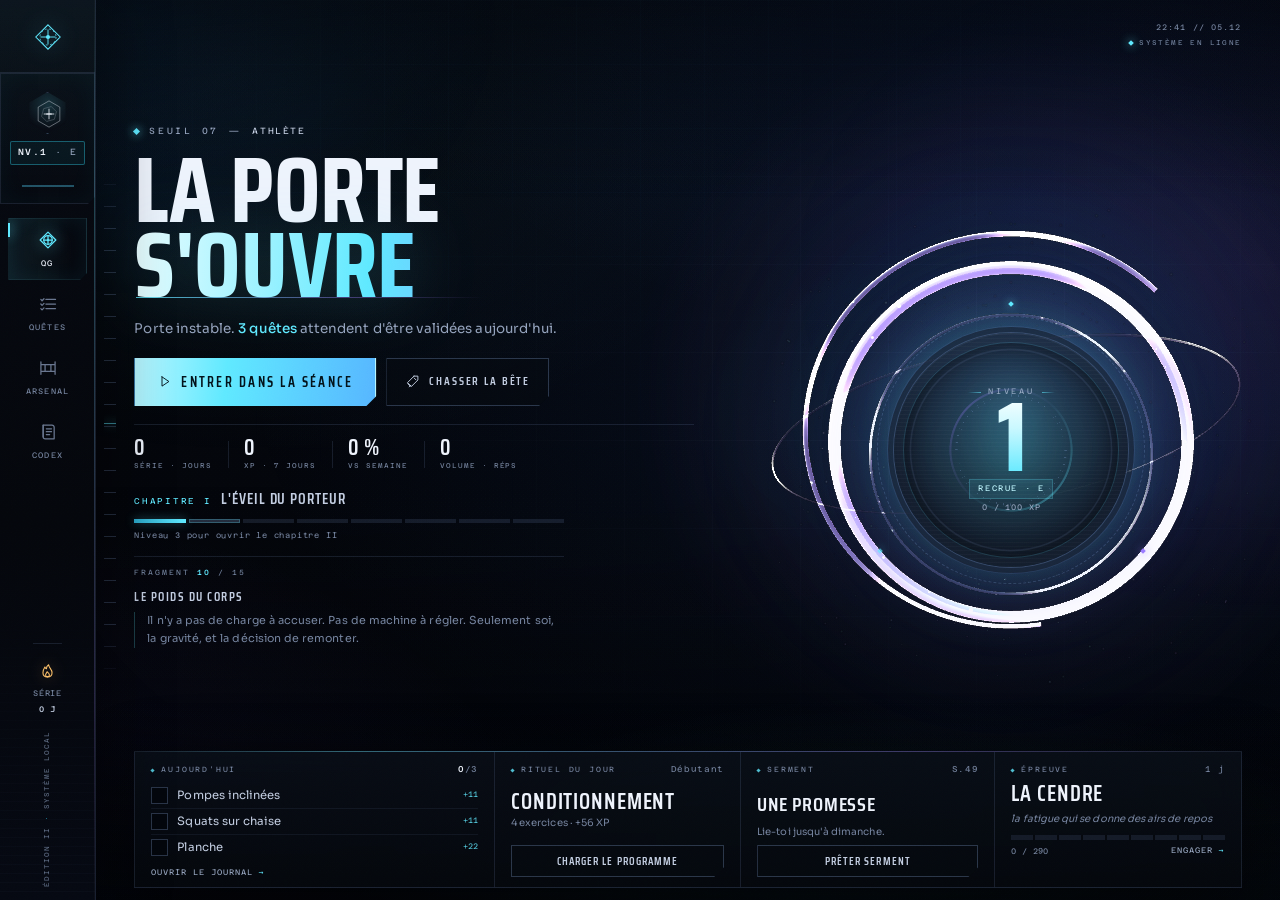
==== index.html @ 338cfb65 "Add files via upload" ====
﻿<!DOCTYPE html>
<html lang="fr">
<head>
  <!-- Version autonome : CSS, JS et polices integres. -->
  <meta charset="UTF-8" />
  <meta name="viewport" content="width=device-width, initial-scale=1.0, viewport-fit=cover" />
  <meta name="theme-color" content="#05070c" />
  <meta name="description" content="Calisthenix — le Système des Porteurs. Transforme ton entraînement au poids du corps en aventure : portes, bêtes, quêtes, chapitres, contrats et évolution." />
  <title>Calisthenix — Système des Porteurs</title>
  <link rel="icon" href="data:image/svg+xml,%3Csvg xmlns='http://www.w3.org/2000/svg' viewBox='0 0 64 64'%3E%3Crect width='64' height='64' rx='10' fill='%23050810'/%3E%3Cpath d='M32 8 54 32 32 56 10 32Z' fill='none' stroke='%2335e0ff' stroke-width='2'/%3E%3Ccircle cx='32' cy='32' r='14' fill='none' stroke='%2335e0ff' stroke-width='1.2' stroke-dasharray='3 4'/%3E%3Cpath d='M32 18v28M18 32h28' stroke='%237a5cff' stroke-width='1.4'/%3E%3Ccircle cx='32' cy='32' r='3.4' fill='%2335e0ff'/%3E%3C/svg%3E" />
  <style data-source="styles.css">
/* ============================================================
   CALISTHENIX — Codex des Porteurs
   Feuille de style : papier, encre, rouille, sceaux de cire
   ============================================================ */

*, *::before, *::after { box-sizing: border-box; }

:root {
  /* Papier & encre */
  --bg: #e6dcc6;
  --bg-soft: #ece2ce;
  --paper: #f2ead8;
  --paper-2: #e9dfc8;
  --paper-3: #ded0b3;
  --panel: var(--paper);
  --panel-2: var(--paper-2);
  --panel-3: var(--paper-3);
  --ink: #1f2119;
  --text: #23251c;
  --muted: #5b5c4b;
  --dim: #7c7b67;
  --line: rgba(31, 33, 25, 0.16);
  --line-strong: rgba(31, 33, 25, 0.38);

  /* Accents */
  --rust: #a4402a;
  --rust-bright: #bd5738;
  --rust-deep: #7c2e1d;
  --rust-soft: rgba(164, 64, 42, 0.1);
  --olive: #58663b;
  --moss: #77855a;
  --gold: #a67c2e;
  --gold-bright: #c9a24a;
  --danger: #96302f;

  /* Cuir de la couverture */
  --leather: #191b13;
  --leather-2: #23261b;
  --cream: #f3ecdc;

  /* Compatibilité avec les anciens noms */
  --lime: var(--rust);
  --lime-bright: var(--rust-bright);
  --lime-deep: var(--rust-deep);
  --lime-soft: var(--rust-soft);
  --violet: #6f4a5e;
  --cyan: #4d6b63;
  --amber: var(--gold);
  --green: var(--olive);
  --level-debutant: #6f7d46;
  --level-intermediaire: #b06a2c;
  --level-pro: #7b4b63;

  --radius: 6px;
  --font: "IBM Plex Sans", ui-sans-serif, system-ui, -apple-system, "Segoe UI", sans-serif;
  --font-display: "Fraunces", Georgia, "Times New Roman", serif;
  --font-mono: "IBM Plex Mono", ui-monospace, "Cascadia Mono", Consolas, monospace;
  --shadow: 3px 3px 0 rgba(31, 33, 25, 0.09);
  --grain: url("data:image/svg+xml,%3Csvg xmlns='http://www.w3.org/2000/svg' width='220' height='220'%3E%3Cfilter id='n'%3E%3CfeTurbulence type='fractalNoise' baseFrequency='0.86' numOctaves='3' stitchTiles='stitch'/%3E%3C/filter%3E%3Crect width='220' height='220' filter='url(%23n)' opacity='0.42'/%3E%3C/svg%3E");
}

html {
  color-scheme: light;
  -webkit-text-size-adjust: 100%;
  scroll-behavior: smooth;
}

body {
  margin: 0;
  min-height: 100dvh;
  background-color: var(--bg);
  background-image:
    radial-gradient(1100px 700px at 88% -8%, rgba(164, 64, 42, 0.08), transparent 60%),
    radial-gradient(900px 700px at -5% 105%, rgba(88, 102, 59, 0.1), transparent 62%),
    linear-gradient(180deg, #e9dfca, #e4d9c2 65%, #e0d4bb);
  color: var(--text);
  font-family: var(--font);
  font-size: 15px;
  line-height: 1.55;
  -webkit-font-smoothing: antialiased;
  text-rendering: optimizeLegibility;
  overflow-x: hidden;
}

::selection { background: var(--rust); color: var(--cream); }

a { color: inherit; }

/* ---------- Texture de papier ---------- */
.grain {
  position: fixed;
  inset: 0;
  z-index: 95;
  pointer-events: none;
  background-image: var(--grain);
  background-size: 220px 220px;
  opacity: 0.16;
  mix-blend-mode: multiply;
}

/* ---------- Fond ambient : taches & réglure ---------- */
.ambient {
  position: fixed;
  inset: 0;
  z-index: 0;
  pointer-events: none;
  background:
    radial-gradient(520px 380px at 12% 4%, rgba(166, 124, 46, 0.1), transparent 68%),
    radial-gradient(640px 460px at 96% 34%, rgba(164, 64, 42, 0.07), transparent 70%);
}

.ambient::after {
  content: "";
  position: absolute;
  inset: 0;
  background-image: repeating-linear-gradient(
    180deg,
    transparent 0 27px,
    rgba(31, 33, 25, 0.035) 27px 28px
  );
  -webkit-mask-image: radial-gradient(900px 620px at 55% 0%, #000 5%, transparent 78%);
  mask-image: radial-gradient(900px 620px at 55% 0%, #000 5%, transparent 78%);
}

::-webkit-scrollbar { width: 12px; height: 12px; }
::-webkit-scrollbar-track { background: var(--bg); }
::-webkit-scrollbar-thumb {
  background: rgba(31, 33, 25, 0.26);
  border-radius: 99px;
  border: 4px solid var(--bg);
}
::-webkit-scrollbar-thumb:hover { background: var(--rust); }

/* ---------- Accessibilité ---------- */
.skip {
  position: fixed;
  top: 10px;
  left: 10px;
  z-index: 500;
  padding: 10px 16px;
  border: 1px solid var(--ink);
  background: var(--paper);
  color: var(--ink);
  font-family: var(--font-mono);
  font-size: 11px;
  letter-spacing: 0.1em;
  text-transform: uppercase;
  transform: translateY(-160%);
  transition: transform 0.2s;
}
.skip:focus { transform: translateY(0); }

:focus-visible {
  outline: 2px solid var(--rust);
  outline-offset: 3px;
}

/* ============================================================
   STRUCTURE
   ============================================================ */
.app {
  position: relative;
  z-index: 1;
  display: grid;
  grid-template-columns: 284px minmax(0, 1fr);
  min-height: 100dvh;
}

.main {
  min-width: 0;
  padding: 42px clamp(24px, 4vw, 60px) 76px;
}

.views {
  width: 100%;
  max-width: 1200px;
  margin: 0 auto;
}

.view { display: none; }
.view.is-active {
  display: block;
  animation: pageIn 0.5s cubic-bezier(0.22, 0.7, 0.24, 1);
}

@keyframes pageIn {
  0% { opacity: 0; transform: translateY(14px) rotate(-0.15deg); }
  100% { opacity: 1; transform: none; }
}

/* ============================================================
   SIDEBAR — le dos du carnet
   ============================================================ */
.sidebar {
  position: sticky;
  top: 0;
  align-self: start;
  height: 100dvh;
  display: flex;
  flex-direction: column;
  gap: 24px;
  padding: 30px 22px 24px;
  background:
    radial-gradient(130% 70% at 0% 0%, rgba(201, 162, 74, 0.09), transparent 58%),
    radial-gradient(110% 60% at 100% 100%, rgba(164, 64, 42, 0.12), transparent 60%),
    linear-gradient(100deg, #121409, #1d2015 55%, #171a11);
  color: var(--cream);
  border-right: 1px solid #0c0d08;
  box-shadow: inset -1px 0 0 rgba(201, 162, 74, 0.16), 8px 0 34px rgba(31, 33, 25, 0.12);
}

.sidebar::before {
  content: "";
  position: absolute;
  top: 14px;
  bottom: 14px;
  right: 7px;
  width: 1px;
  background-image: repeating-linear-gradient(180deg, rgba(243, 236, 220, 0.24) 0 4px, transparent 4px 10px);
  opacity: 0.5;
  pointer-events: none;
}

.brand {
  display: flex;
  align-items: center;
  gap: 13px;
  padding: 2px 3px 18px;
  text-decoration: none;
  color: inherit;
  border-bottom: 1px solid rgba(243, 236, 220, 0.13);
  position: relative;
}
.brand:focus-visible { outline-color: var(--gold-bright); }

.brand-mark {
  display: grid;
  place-items: center;
  width: 46px;
  height: 46px;
  flex: none;
  border-radius: 50%;
  color: var(--cream);
  background:
    radial-gradient(circle at 32% 26%, rgba(255, 255, 255, 0.22), transparent 55%),
    linear-gradient(150deg, var(--rust-bright), var(--rust-deep));
  border: 1px solid rgba(243, 236, 220, 0.5);
  box-shadow: 0 0 0 3px rgba(164, 64, 42, 0.16), 0 7px 16px rgba(0, 0, 0, 0.35);
}
.brand-mark svg { width: 27px; height: 27px; }

.brand-text { display: flex; flex-direction: column; line-height: 1.15; min-width: 0; }
.brand-text strong {
  font-family: var(--font-display);
  font-size: 19px;
  font-weight: 600;
  letter-spacing: 0.015em;
  font-variation-settings: "SOFT" 40, "WONK" 1;
}
.brand-text small {
  margin-top: 4px;
  font-family: var(--font-mono);
  font-size: 8px;
  font-weight: 500;
  letter-spacing: 0.23em;
  color: var(--gold-bright);
}

/* ---------- Carte joueur ---------- */
.player-mini {
  padding: 15px 14px 13px;
  border: 1px solid rgba(243, 236, 220, 0.17);
  border-radius: 3px 9px 4px 10px;
  background: rgba(243, 236, 220, 0.045);
  position: relative;
}

.pm-top { display: flex; align-items: center; gap: 10px; }

.pm-avatar {
  display: grid;
  place-items: center;
  width: 38px;
  height: 38px;
  flex: none;
  border-radius: 50%;
  font-size: 17px;
  background: rgba(243, 236, 220, 0.08);
  border: 1px dashed rgba(243, 236, 220, 0.34);
}

.pm-info { display: flex; flex-direction: column; min-width: 0; flex: 1; }
.pm-name {
  font-family: var(--font-display);
  font-size: 16.5px;
  font-weight: 500;
  white-space: nowrap;
  overflow: hidden;
  text-overflow: ellipsis;
}
.pm-rank {
  font-family: var(--font-mono);
  font-size: 8.5px;
  letter-spacing: 0.16em;
  text-transform: uppercase;
  color: var(--gold-bright);
  margin-top: 2px;
}
.pm-level {
  font-family: var(--font-mono);
  font-size: 9.5px;
  letter-spacing: 0.05em;
  color: var(--cream);
  border: 1px solid rgba(243, 236, 220, 0.3);
  padding: 4px 7px;
  border-radius: 2px;
  white-space: nowrap;
}

.xp-bar {
  height: 7px;
  margin-top: 12px;
  border: 1px solid rgba(243, 236, 220, 0.22);
  background: rgba(0, 0, 0, 0.24);
  overflow: hidden;
}
.xp-fill {
  height: 100%;
  width: 0;
  background:
    repeating-linear-gradient(45deg, rgba(0, 0, 0, 0.16) 0 3px, transparent 3px 7px),
    linear-gradient(90deg, #b98f3c, #e0bd68);
  transition: width 0.85s cubic-bezier(0.22, 0.8, 0.2, 1);
}
.xp-label {
  display: flex;
  justify-content: space-between;
  gap: 8px;
  margin-top: 7px;
  font-family: var(--font-mono);
  font-size: 8px;
  letter-spacing: 0.04em;
  color: rgba(243, 236, 220, 0.55);
}
.xp-label strong { color: var(--gold-bright); font-weight: 500; }

/* ---------- Navigation ---------- */
.side-nav { display: flex; flex-direction: column; gap: 3px; }

.nav-item {
  position: relative;
  display: flex;
  align-items: center;
  gap: 12px;
  width: 100%;
  padding: 11px 12px;
  border: 1px solid transparent;
  border-radius: 2px 6px 3px 7px;
  background: transparent;
  color: rgba(243, 236, 220, 0.6);
  font-family: var(--font-mono);
  font-size: 10px;
  font-weight: 500;
  letter-spacing: 0.19em;
  text-transform: uppercase;
  text-align: left;
  cursor: pointer;
  transition: color 0.18s, background 0.18s, border-color 0.18s;
}
.nav-item svg { width: 19px; height: 19px; flex: none; opacity: 0.85; }
.nav-item:hover {
  color: var(--cream);
  background: rgba(243, 236, 220, 0.05);
  border-color: rgba(243, 236, 220, 0.1);
}
.nav-item[aria-current="page"] {
  color: var(--cream);
  background: rgba(243, 236, 220, 0.07);
  border-color: rgba(201, 162, 74, 0.28);
}
.nav-item[aria-current="page"]::before {
  content: "";
  position: absolute;
  left: -1px;
  top: 11px;
  bottom: 11px;
  width: 2px;
  background: var(--gold-bright);
}
.nav-item[aria-current="page"] svg { color: var(--gold-bright); opacity: 1; }

.side-foot { margin-top: auto; display: flex; flex-direction: column; gap: 10px; }

.streak-mini {
  display: flex;
  align-items: center;
  gap: 8px;
  padding-top: 14px;
  border-top: 1px solid rgba(243, 236, 220, 0.12);
  font-family: var(--font-mono);
  font-size: 9px;
  letter-spacing: 0.08em;
  text-transform: uppercase;
  color: rgba(243, 236, 220, 0.55);
}
.streak-mini strong { color: var(--gold-bright); font-weight: 600; }
.flame { font-size: 11px; filter: grayscale(0.3); }

.side-version {
  margin: 0;
  font-family: var(--font-mono);
  font-size: 8px;
  letter-spacing: 0.12em;
  text-transform: uppercase;
  color: rgba(243, 236, 220, 0.3);
}

/* ============================================================
   EN-TÊTE & NAV MOBILE
   ============================================================ */
.mobile-header, .mobile-nav { display: none; }

.mobile-header {
  position: sticky;
  top: 0;
  z-index: 60;
  align-items: center;
  justify-content: space-between;
  gap: 12px;
  height: 64px;
  padding: 0 16px;
  background: rgba(242, 234, 216, 0.93);
  border-bottom: 1px solid var(--line-strong);
  backdrop-filter: blur(10px);
  -webkit-backdrop-filter: blur(10px);
  box-shadow: 0 3px 0 rgba(31, 33, 25, 0.06);
}
.mh-brand {
  display: flex;
  align-items: center;
  gap: 10px;
  text-decoration: none;
  color: var(--ink);
  min-width: 0;
}
.mh-brand .brand-mark {
  width: 34px;
  height: 34px;
  box-shadow: none;
  border-color: var(--rust-deep);
}
.mh-brand .brand-mark svg { width: 20px; height: 20px; }
.mh-brand strong {
  font-family: var(--font-display);
  font-size: 16px;
  font-weight: 600;
  letter-spacing: 0.02em;
  white-space: nowrap;
}
.mh-right { display: flex; align-items: center; gap: 12px; }

.mh-level {
  display: flex;
  align-items: center;
  gap: 7px;
  padding: 3px 9px 3px 3px;
  border: 1px solid var(--line-strong);
  background: var(--paper-2);
}
.mh-level b {
  display: grid;
  place-items: center;
  width: 25px;
  height: 25px;
  background: var(--rust);
  color: var(--cream);
  font-family: var(--font-display);
  font-size: 13px;
  font-weight: 600;
}
.mh-level span {
  font-family: var(--font-mono);
  font-size: 8px;
  font-weight: 500;
  color: var(--rust);
  letter-spacing: 0.12em;
}
.mh-streak {
  font-family: var(--font-mono);
  font-size: 9.5px;
  font-weight: 600;
  color: var(--rust);
  letter-spacing: 0.04em;
}

.mobile-nav {
  position: fixed;
  z-index: 80;
  left: 0;
  right: 0;
  bottom: 0;
  grid-template-columns: repeat(4, 1fr);
  gap: 2px;
  padding: 7px 10px calc(7px + env(safe-area-inset-bottom));
  background: rgba(242, 234, 216, 0.96);
  border-top: 1px solid var(--line-strong);
  backdrop-filter: blur(12px);
  -webkit-backdrop-filter: blur(12px);
  box-shadow: 0 -6px 18px rgba(31, 33, 25, 0.08);
}
.mn-item {
  position: relative;
  display: flex;
  flex-direction: column;
  align-items: center;
  gap: 4px;
  padding: 7px 0 4px;
  border: 0;
  background: transparent;
  color: var(--dim);
  font-family: var(--font-mono);
  font-size: 8.5px;
  font-weight: 500;
  letter-spacing: 0.1em;
  text-transform: uppercase;
  cursor: pointer;
  transition: color 0.18s;
}
.mn-item svg { width: 20px; height: 20px; }
.mn-item[aria-current="page"] { color: var(--rust); }
.mn-item[aria-current="page"]::after {
  content: "";
  position: absolute;
  top: 0;
  width: 18px;
  height: 3px;
  background: var(--rust);
}

/* ============================================================
   BOUTONS
   ============================================================ */
.btn {
  display: inline-flex;
  align-items: center;
  justify-content: center;
  gap: 8px;
  padding: 11px 18px;
  border: 1px solid var(--ink);
  background: transparent;
  color: var(--ink);
  font-family: var(--font-mono);
  font-size: 10px;
  font-weight: 500;
  letter-spacing: 0.13em;
  text-transform: uppercase;
  cursor: pointer;
  border-radius: 2px;
  box-shadow: 3px 3px 0 rgba(31, 33, 25, 0.18);
  transition: transform 0.14s, box-shadow 0.14s, background 0.16s, color 0.16s;
}
.btn:hover {
  transform: translate(-1px, -1px);
  box-shadow: 4px 4px 0 rgba(31, 33, 25, 0.22);
}
.btn:active {
  transform: translate(2px, 2px);
  box-shadow: 1px 1px 0 rgba(31, 33, 25, 0.2);
}
.btn-lime {
  background: var(--rust);
  border-color: var(--rust-deep);
  color: var(--cream);
  box-shadow: 3px 3px 0 var(--rust-deep);
}
.btn-lime:hover { background: var(--rust-bright); box-shadow: 4px 4px 0 var(--rust-deep); }
.btn-ghost { background: var(--paper); }
.btn-ghost:hover { background: var(--paper-2); }
.btn-danger { background: transparent; border-color: var(--danger); color: var(--danger); box-shadow: 3px 3px 0 rgba(150, 48, 47, 0.18); }
.btn-danger:hover { background: rgba(150, 48, 47, 0.07); }
.btn-sm { padding: 8px 13px; font-size: 9px; letter-spacing: 0.1em; }
.btn:disabled { opacity: 0.45; cursor: not-allowed; transform: none; }

.icon-btn {
  display: inline-grid;
  place-items: center;
  width: 32px;
  height: 32px;
  padding: 0;
  border: 1px solid transparent;
  background: transparent;
  color: var(--dim);
  cursor: pointer;
  border-radius: 3px;
  transition: color 0.16s, background 0.16s, border-color 0.16s;
}
.icon-btn svg { width: 17px; height: 17px; }
.icon-btn:hover { color: var(--rust); background: var(--rust-soft); border-color: rgba(164, 64, 42, 0.24); }

/* ============================================================
   CARTES
   ============================================================ */
.card {
  position: relative;
  padding: 24px;
  border: 1px solid var(--line-strong);
  border-radius: 3px 10px 4px 11px;
  background: var(--paper);
  box-shadow: var(--shadow);
}

.card-head {
  display: flex;
  align-items: center;
  justify-content: space-between;
  gap: 12px;
  margin-bottom: 16px;
}

.card-title {
  display: flex;
  align-items: center;
  gap: 9px;
  margin: 0;
  font-family: var(--font-mono);
  font-size: 10.5px;
  font-weight: 500;
  letter-spacing: 0.16em;
  text-transform: uppercase;
  color: var(--ink);
}
.card-title .dot {
  width: 6px;
  height: 6px;
  background: var(--rust);
  transform: rotate(45deg);
  flex: none;
}

.card-link {
  border: 0;
  background: none;
  color: var(--muted);
  font-family: var(--font-mono);
  font-size: 9px;
  font-weight: 500;
  letter-spacing: 0.08em;
  text-transform: uppercase;
  cursor: pointer;
  padding: 5px 2px;
  border-bottom: 1px solid transparent;
  transition: color 0.16s, border-color 0.16s;
}
.card-link:hover { color: var(--rust); border-color: var(--rust); }

/* ============================================================
   TITRES DE PAGE & SECTIONS
   ============================================================ */
.page-head {
  display: flex;
  align-items: flex-end;
  justify-content: space-between;
  gap: 20px;
  margin-bottom: 26px;
}

.eyebrow {
  display: inline-flex;
  align-items: center;
  gap: 8px;
  font-family: var(--font-mono);
  font-size: 9px;
  font-weight: 500;
  letter-spacing: 0.24em;
  text-transform: uppercase;
  color: var(--rust);
}
.eyebrow::before {
  content: "";
  width: 16px;
  height: 1px;
  background: var(--rust);
}

.page-title {
  margin: 10px 0 8px;
  font-family: var(--font-display);
  font-size: clamp(32px, 4vw, 46px);
  font-weight: 500;
  line-height: 1.02;
  letter-spacing: -0.02em;
  font-variation-settings: "SOFT" 50, "WONK" 1;
}
.page-title em {
  font-style: italic;
  color: var(--rust);
  text-decoration: underline;
  text-decoration-thickness: 1px;
  text-underline-offset: 7px;
  text-decoration-color: rgba(164, 64, 42, 0.4);
}
.page-sub {
  margin: 0;
  max-width: 66ch;
  color: var(--muted);
  font-size: 14px;
}
.head-actions { display: flex; gap: 8px; flex-wrap: wrap; justify-content: flex-end; }

.section-head {
  display: flex;
  align-items: flex-end;
  justify-content: space-between;
  gap: 16px;
  margin: 34px 0 14px;
  padding-bottom: 9px;
  border-bottom: 1px solid var(--line);
}
.section-title {
  margin: 0;
  font-family: var(--font-display);
  font-size: 22px;
  font-weight: 500;
  letter-spacing: -0.01em;
}
.section-sub {
  margin: 3px 0 0;
  font-family: var(--font-mono);
  font-size: 9px;
  letter-spacing: 0.1em;
  text-transform: uppercase;
  color: var(--dim);
}

/* ============================================================
   CHIPS, FILTRES, FORMULAIRES
   ============================================================ */
.chip {
  display: inline-flex;
  align-items: center;
  gap: 4px;
  height: 20px;
  padding: 0 7px;
  border: 1px solid var(--line);
  border-radius: 2px;
  background: rgba(31, 33, 25, 0.025);
  font-family: var(--font-mono);
  font-size: 8.5px;
  font-weight: 500;
  letter-spacing: 0.07em;
  text-transform: uppercase;
  color: var(--muted);
  white-space: nowrap;
}
.chip-level {
  color: var(--lvl, var(--lime));
  border-color: color-mix(in srgb, var(--lvl, var(--lime)) 45%, transparent);
  background: color-mix(in srgb, var(--lvl, var(--lime)) 9%, transparent);
  font-size: 8px;
  letter-spacing: 0.1em;
}

.filters { display: flex; gap: 6px; flex-wrap: wrap; }

.filter-btn {
  display: inline-flex;
  align-items: center;
  gap: 6px;
  padding: 7px 11px;
  border: 1px solid var(--line-strong);
  border-radius: 2px;
  background: transparent;
  color: var(--muted);
  font-family: var(--font-mono);
  font-size: 9px;
  font-weight: 500;
  letter-spacing: 0.09em;
  text-transform: uppercase;
  cursor: pointer;
  transition: color 0.16s, background 0.16s, border-color 0.16s;
}
.filter-btn:hover { color: var(--ink); border-color: var(--ink); }
.filter-btn[aria-pressed="true"] {
  background: var(--ink);
  border-color: var(--ink);
  color: var(--paper);
}
.filter-btn .n {
  font-size: 8px;
  opacity: 0.65;
  border-left: 1px solid currentColor;
  padding-left: 5px;
}

.field { display: flex; flex-direction: column; gap: 6px; min-width: 0; }
.field > span {
  font-family: var(--font-mono);
  font-size: 8.5px;
  font-weight: 500;
  letter-spacing: 0.13em;
  text-transform: uppercase;
  color: var(--muted);
}

.input, .select {
  width: 100%;
  padding: 10px 12px;
  border: 1px solid var(--line-strong);
  border-radius: 2px;
  background: var(--paper-2);
  color: var(--ink);
  font-family: var(--font);
  font-size: 14px;
  transition: border-color 0.16s, background 0.16s, box-shadow 0.16s;
}
.input::placeholder { color: var(--dim); }
.input:focus, .select:focus {
  outline: none;
  border-color: var(--rust);
  background: var(--paper);
  box-shadow: 2px 2px 0 rgba(164, 64, 42, 0.16);
}
.select { appearance: none; cursor: pointer; padding-right: 30px; }

/* Segmented control */
.segmented {
  display: inline-flex;
  border: 1px solid var(--line-strong);
  border-radius: 2px;
  overflow: hidden;
  background: var(--paper-2);
}
.seg {
  padding: 8px 12px;
  border: 0;
  border-right: 1px solid var(--line);
  background: transparent;
  color: var(--muted);
  font-family: var(--font-mono);
  font-size: 9px;
  font-weight: 500;
  letter-spacing: 0.06em;
  text-transform: uppercase;
  cursor: pointer;
  transition: background 0.16s, color 0.16s;
  white-space: nowrap;
}
.seg:last-child { border-right: 0; }
.seg:hover { background: rgba(31, 33, 25, 0.06); color: var(--ink); }
.seg[aria-pressed="true"] { background: var(--lvl-color, var(--rust)); color: var(--cream); }

/* Barres de progression */
.progress {
  height: 6px;
  border: 1px solid var(--line);
  border-radius: 99px;
  background: rgba(31, 33, 25, 0.08);
  overflow: hidden;
}
.progress-fill {
  height: 100%;
  width: 0;
  border-radius: 99px;
  background:
    repeating-linear-gradient(45deg, rgba(0, 0, 0, 0.1) 0 3px, transparent 3px 6px),
    linear-gradient(90deg, var(--rust-deep), var(--rust-bright));
  transition: width 0.9s cubic-bezier(0.22, 0.8, 0.2, 1);
}

/* Interrupteur */
.switch {
  position: relative;
  width: 48px;
  height: 26px;
  flex: none;
  padding: 0;
  border: 1px solid var(--line-strong);
  border-radius: 99px;
  background: var(--paper-3);
  cursor: pointer;
  transition: background 0.2s, border-color 0.2s;
}
.switch::after {
  content: "";
  position: absolute;
  top: 3px;
  left: 3px;
  width: 18px;
  height: 18px;
  border-radius: 50%;
  background: var(--paper);
  border: 1px solid var(--line-strong);
  transition: transform 0.22s cubic-bezier(0.22, 1.2, 0.4, 1);
}
.switch[aria-checked="true"] { background: var(--rust); border-color: var(--rust-deep); }
.switch[aria-checked="true"]::after { transform: translateX(22px); background: var(--cream); }

/* État vide */
.empty {
  display: flex;
  flex-direction: column;
  align-items: center;
  gap: 7px;
  padding: 34px 20px;
  border: 1px dashed var(--line-strong);
  border-radius: 3px 9px 4px 10px;
  background: rgba(31, 33, 25, 0.018);
  text-align: center;
}
.empty-icon { font-size: 28px; opacity: 0.8; filter: saturate(0.6); }
.empty-title {
  font-family: var(--font-display);
  font-size: 19px;
  font-weight: 500;
}
.empty-text { font-size: 12.5px; color: var(--muted); max-width: 40ch; margin-bottom: 6px; }

.import-input { display: none; }

/* ============================================================
   HERO / QG
   ============================================================ */
.hero {
  position: relative;
  overflow: hidden;
  display: grid;
  grid-template-columns: minmax(0, 1fr) auto;
  align-items: center;
  gap: clamp(24px, 3vw, 44px);
  margin-bottom: 16px;
  padding: clamp(26px, 3.4vw, 44px);
  border: 1px solid var(--line-strong);
  border-radius: 3px 18px 5px 20px;
  background:
    radial-gradient(120% 130% at 100% 0%, rgba(164, 64, 42, 0.09), transparent 56%),
    radial-gradient(90% 120% at 0% 100%, rgba(166, 124, 46, 0.09), transparent 60%),
    var(--paper);
  box-shadow: 4px 5px 0 rgba(31, 33, 25, 0.07);
}
.hero::before {
  content: "";
  position: absolute;
  inset: 9px;
  border: 1px dashed rgba(164, 64, 42, 0.26);
  border-radius: 2px 13px 3px 14px;
  pointer-events: none;
}
.hero::after {
  content: "ORDRE DES PORTEURS";
  position: absolute;
  right: 18px;
  bottom: 16px;
  padding: 4px 9px;
  border: 1px double rgba(164, 64, 42, 0.34);
  color: rgba(164, 64, 42, 0.5);
  font-family: var(--font-mono);
  font-size: 7px;
  letter-spacing: 0.22em;
  transform: rotate(-2.5deg);
  pointer-events: none;
}

.hero-copy { position: relative; z-index: 1; min-width: 0; }

.hero-tag {
  display: inline-flex;
  align-items: center;
  gap: 8px;
  padding-bottom: 7px;
  border-bottom: 1px solid rgba(164, 64, 42, 0.35);
  color: var(--rust);
  font-family: var(--font-mono);
  font-size: 9px;
  font-weight: 500;
  letter-spacing: 0.2em;
  text-transform: uppercase;
}
.hero-tag .pulse {
  width: 5px;
  height: 5px;
  background: var(--rust);
  transform: rotate(45deg);
  animation: pulse 2.6s infinite;
}
@keyframes pulse {
  0% { box-shadow: 0 0 0 0 rgba(164, 64, 42, 0.5); }
  70% { box-shadow: 0 0 0 7px rgba(164, 64, 42, 0); }
  100% { box-shadow: 0 0 0 0 rgba(164, 64, 42, 0); }
}

.hero h1 {
  margin: 18px 0 12px;
  font-family: var(--font-display);
  font-size: clamp(34px, 4.4vw, 56px);
  line-height: 0.99;
  letter-spacing: -0.025em;
  font-weight: 500;
  font-variation-settings: "SOFT" 60, "WONK" 1;
}
.hero h1 em {
  font-style: italic;
  color: var(--rust);
}
.hero p {
  margin: 0;
  max-width: 48ch;
  color: var(--muted);
  font-size: 14.5px;
}

.hero-actions { display: flex; gap: 10px; flex-wrap: wrap; margin-top: 24px; }

.hero-chips {
  display: flex;
  gap: 16px;
  flex-wrap: wrap;
  margin-top: 22px;
  padding-top: 16px;
  border-top: 1px dashed var(--line-strong);
}
.hero-chip {
  display: inline-flex;
  align-items: baseline;
  gap: 6px;
  font-family: var(--font-mono);
  font-size: 8.5px;
  letter-spacing: 0.08em;
  text-transform: uppercase;
  color: var(--dim);
}
.hero-chip strong {
  font-family: var(--font-display);
  font-size: 17px;
  font-weight: 500;
  font-style: italic;
  color: var(--ink);
  letter-spacing: 0;
}
.hero-chip + .hero-chip::before {
  content: "·";
  margin-right: 10px;
  color: var(--rust);
}

.hero-right {
  position: relative;
  z-index: 1;
  display: flex;
  flex-direction: column;
  align-items: center;
  gap: 14px;
  flex: none;
}
.hero-chapter {
  max-width: 210px;
  margin: 0;
  text-align: center;
  font-family: var(--font-mono);
  font-size: 8.5px;
  letter-spacing: 0.12em;
  text-transform: uppercase;
  color: var(--muted);
  line-height: 1.7;
}
.hero-chapter strong { color: var(--rust); font-weight: 600; }

/* ---------- Anneau de niveau : cadran gravé ---------- */
.level-ring {
  position: relative;
  z-index: 1;
  width: 212px;
  height: 212px;
  flex: none;
  display: grid;
  place-items: center;
}
.level-ring::before {
  content: "";
  position: absolute;
  inset: 24px;
  border-radius: 50%;
  background:
    radial-gradient(circle at 38% 30%, rgba(255, 255, 255, 0.5), transparent 60%),
    var(--paper-2);
  box-shadow: inset 0 0 0 1px var(--line), inset 0 0 18px rgba(31, 33, 25, 0.06);
}
.ring-svg { position: absolute; inset: 0; width: 100%; height: 100%; transform: rotate(-90deg); }
.ring-track { fill: none; stroke: rgba(31, 33, 25, 0.13); stroke-width: 7; }
.ring-progress {
  fill: none;
  stroke: var(--rust);
  stroke-width: 7;
  stroke-linecap: butt;
  transition: stroke-dashoffset 1s cubic-bezier(0.22, 0.8, 0.2, 1);
}
.ring-ticks { fill: none; stroke: rgba(31, 33, 25, 0.24); stroke-width: 1; stroke-dasharray: 1 6.4; }

.ring-center { position: relative; text-align: center; line-height: 1; }
.ring-kicker {
  display: block;
  font-family: var(--font-mono);
  font-size: 7.5px;
  font-weight: 500;
  letter-spacing: 0.28em;
  color: var(--dim);
  margin-bottom: 6px;
}
.ring-level {
  display: block;
  font-family: var(--font-display);
  font-size: 62px;
  font-weight: 500;
  letter-spacing: -0.04em;
  color: var(--ink);
  line-height: 0.9;
  font-variant-numeric: lining-nums;
}
.ring-level small { font-size: 24px; color: var(--rust); letter-spacing: 0; }
.ring-rank {
  display: block;
  margin-top: 8px;
  font-family: var(--font-mono);
  font-size: 8px;
  font-weight: 500;
  letter-spacing: 0.16em;
  text-transform: uppercase;
  color: var(--rust);
}
.ring-xp {
  position: absolute;
  bottom: -2px;
  left: 50%;
  transform: translateX(-50%) rotate(-1.5deg);
  padding: 4px 10px;
  border: 1px solid var(--line-strong);
  background: var(--paper);
  box-shadow: 2px 2px 0 rgba(31, 33, 25, 0.12);
  font-family: var(--font-mono);
  font-size: 8.5px;
  font-weight: 500;
  color: var(--muted);
  letter-spacing: 0.06em;
  white-space: nowrap;
  z-index: 2;
}

/* ============================================================
   STATS — fiches d'index
   ============================================================ */
.stats-grid {
  display: grid;
  grid-template-columns: repeat(4, minmax(0, 1fr));
  gap: 12px;
  margin-bottom: 16px;
}

.stat-card {
  position: relative;
  overflow: hidden;
  padding: 17px 17px 14px;
  border: 1px solid var(--line-strong);
  border-radius: 2px 9px 3px 10px;
  background: var(--paper);
  box-shadow: 3px 3px 0 rgba(31, 33, 25, 0.07);
  transition: transform 0.16s, box-shadow 0.16s;
}
.stat-card:hover { transform: translate(-1px, -1px); box-shadow: 4px 4px 0 rgba(31, 33, 25, 0.11); }
.stat-card::after {
  content: "";
  position: absolute;
  top: 0;
  left: 17px;
  width: 34px;
  height: 3px;
  background: var(--stat-color, var(--rust));
}

.stat-icon {
  display: grid;
  place-items: center;
  width: 32px;
  height: 32px;
  margin-bottom: 12px;
  border: 1px solid color-mix(in srgb, var(--stat-color, var(--rust)) 42%, transparent);
  border-radius: 2px;
  font-size: 15px;
  background: color-mix(in srgb, var(--stat-color, var(--rust)) 9%, transparent);
  filter: saturate(0.85);
}
.stat-value {
  font-family: var(--font-display);
  font-size: 31px;
  font-weight: 500;
  line-height: 1;
  letter-spacing: -0.02em;
  font-variant-numeric: lining-nums tabular-nums;
}
.stat-value small {
  font-family: var(--font-mono);
  font-size: 11px;
  font-weight: 400;
  letter-spacing: 0;
  color: var(--dim);
  margin-left: 3px;
}
.stat-label {
  margin-top: 6px;
  font-family: var(--font-mono);
  font-size: 8.5px;
  font-weight: 500;
  letter-spacing: 0.13em;
  text-transform: uppercase;
  color: var(--muted);
}
.stat-foot {
  margin-top: 9px;
  padding-top: 8px;
  border-top: 1px dotted var(--line);
  font-size: 11px;
  color: var(--dim);
}
.stat-foot strong { color: color-mix(in srgb, var(--stat-color, var(--rust)) 78%, var(--ink)); font-weight: 600; }

/* ============================================================
   SEMAINE : BÊTE & SERMENT
   ============================================================ */
.week-grid {
  display: grid;
  grid-template-columns: minmax(0, 1.5fr) minmax(0, 1fr);
  gap: 16px;
  margin-bottom: 16px;
  align-items: stretch;
}

/* ---------- La bête de la semaine ---------- */
.boss-card {
  position: relative;
  overflow: hidden;
  display: flex;
  flex-direction: column;
  padding: 22px 24px;
  border: 1px solid #0e100a;
  border-radius: 3px 14px 4px 16px;
  background:
    radial-gradient(85% 120% at 96% 6%, rgba(164, 64, 42, 0.34), transparent 58%),
    radial-gradient(70% 100% at 6% 110%, rgba(201, 162, 74, 0.12), transparent 60%),
    linear-gradient(155deg, #24271c, #171911 58%, #1c1f15);
  color: var(--cream);
  box-shadow: 5px 6px 0 rgba(31, 33, 25, 0.16);
}
.boss-card::before {
  content: "";
  position: absolute;
  inset: 8px;
  border: 1px dashed rgba(243, 236, 220, 0.15);
  border-radius: 2px 10px 3px 11px;
  pointer-events: none;
}
.boss-card::after {
  content: "";
  position: absolute;
  inset: 0;
  background-image: var(--grain);
  opacity: 0.14;
  mix-blend-mode: overlay;
  pointer-events: none;
}

.boss-head {
  position: relative;
  z-index: 1;
  display: flex;
  align-items: flex-start;
  justify-content: space-between;
  gap: 14px;
  margin-bottom: 16px;
}
.boss-kicker {
  display: block;
  font-family: var(--font-mono);
  font-size: 8px;
  letter-spacing: 0.22em;
  text-transform: uppercase;
  color: var(--gold-bright);
}
.boss-name {
  margin: 6px 0 0;
  font-family: var(--font-display);
  font-size: 25px;
  font-weight: 500;
  line-height: 1.05;
  letter-spacing: -0.01em;
}
.boss-name em { display: block; font-size: 13px; font-style: italic; font-weight: 400; color: rgba(243, 236, 220, 0.6); margin-top: 4px; }
.boss-days {
  flex: none;
  padding-left: 14px;
  border-left: 1px dashed rgba(243, 236, 220, 0.22);
  text-align: right;
}
.boss-days b {
  display: block;
  font-family: var(--font-display);
  font-size: 25px;
  font-weight: 500;
  line-height: 1;
  color: var(--gold-bright);
}
.boss-days span {
  display: block;
  margin-top: 4px;
  font-family: var(--font-mono);
  font-size: 7px;
  letter-spacing: 0.14em;
  text-transform: uppercase;
  color: rgba(243, 236, 220, 0.45);
}

.boss-main {
  position: relative;
  z-index: 1;
  display: grid;
  grid-template-columns: 104px minmax(0, 1fr);
  align-items: center;
  gap: 18px;
  flex: 1;
}

.boss-sigil {
  position: relative;
  width: 104px;
  height: 104px;
  display: grid;
  place-items: center;
  filter: drop-shadow(0 0 14px rgba(164, 64, 42, 0.35));
  animation: sigilBreathe 7s ease-in-out infinite;
}
.boss-sigil svg { width: 100%; height: 100%; overflow: visible; }
.bs-outer { fill: none; stroke: rgba(243, 236, 220, 0.22); stroke-width: 1; }
.bs-outer-2 { fill: none; stroke: rgba(243, 236, 220, 0.12); stroke-width: 1; stroke-dasharray: 2 5; }
.bs-ring {
  fill: rgba(164, 64, 42, 0.16);
  stroke: var(--rust-bright);
  stroke-width: 1.4;
}
.bs-spike { stroke: var(--rust-bright); stroke-width: 1.1; stroke-linecap: round; opacity: 0.75; }
.bs-crack { stroke: rgba(243, 236, 220, 0.7); stroke-width: 1; fill: none; stroke-linecap: round; }
.bs-core { fill: var(--rust-bright); }
.bs-eye { fill: #1a1108; }
.boss-sigil.is-broken { animation: none; opacity: 0.55; }
.boss-sigil.is-broken .bs-ring { stroke: rgba(243, 236, 220, 0.3); fill: rgba(243, 236, 220, 0.04); }
.boss-sigil.is-broken .bs-crack { stroke: var(--gold-bright); }

.boss-body { min-width: 0; }
.boss-lore {
  margin: 0 0 12px;
  font-family: var(--font-display);
  font-style: italic;
  font-size: 13.5px;
  line-height: 1.45;
  color: rgba(243, 236, 220, 0.72);
}
.boss-hp {
  position: relative;
  height: 13px;
  border: 1px solid rgba(243, 236, 220, 0.26);
  background: rgba(0, 0, 0, 0.34);
  overflow: hidden;
}
.boss-hp-fill {
  height: 100%;
  width: 0;
  background:
    repeating-linear-gradient(45deg, rgba(0, 0, 0, 0.2) 0 3px, transparent 3px 7px),
    linear-gradient(90deg, #7c2e1d, #c25a3d);
  transition: width 1s cubic-bezier(0.22, 0.8, 0.2, 1);
}
.boss-hp::after {
  content: "";
  position: absolute;
  inset: 0;
  background: repeating-linear-gradient(90deg, transparent 0 calc(10% - 1px), rgba(243, 236, 220, 0.2) calc(10% - 1px) 10%);
  pointer-events: none;
}
.boss-meta {
  display: flex;
  justify-content: space-between;
  gap: 10px;
  margin-top: 7px;
  font-family: var(--font-mono);
  font-size: 8px;
  letter-spacing: 0.08em;
  text-transform: uppercase;
  color: rgba(243, 236, 220, 0.5);
}
.boss-meta strong { color: var(--cream); font-weight: 500; }
.boss-reward {
  margin-top: 10px;
  font-family: var(--font-mono);
  font-size: 8px;
  letter-spacing: 0.1em;
  text-transform: uppercase;
  color: var(--gold-bright);
}
.boss-card.is-broken .boss-hp-fill { background: linear-gradient(90deg, #8c7333, #c9a24a); }
.boss-card.is-broken .boss-reward { color: rgba(243, 236, 220, 0.55); }
.boss-card.is-hit { animation: bossHit 0.5s ease; }

/* ---------- Serment de la semaine ---------- */
.oath-card {
  display: flex;
  flex-direction: column;
  padding: 22px 22px 18px;
  background:
    radial-gradient(100% 80% at 100% 100%, rgba(166, 124, 46, 0.1), transparent 62%),
    var(--paper-2);
}
.oath-head {
  display: flex;
  align-items: baseline;
  justify-content: space-between;
  gap: 10px;
  margin-bottom: 12px;
}
.oath-kicker {
  font-family: var(--font-mono);
  font-size: 8px;
  font-weight: 500;
  letter-spacing: 0.22em;
  text-transform: uppercase;
  color: var(--rust);
}
.oath-week {
  font-family: var(--font-mono);
  font-size: 8px;
  letter-spacing: 0.08em;
  text-transform: uppercase;
  color: var(--dim);
}
.oath-title {
  margin: 0 0 6px;
  font-family: var(--font-display);
  font-size: 23px;
  font-weight: 500;
  line-height: 1.1;
}
.oath-lore {
  margin: 0 0 14px;
  font-size: 12.5px;
  line-height: 1.5;
  color: var(--muted);
}
.oath-list { display: flex; flex-direction: column; gap: 0; border-top: 1px dashed var(--line-strong); }
.oath-option {
  display: flex;
  align-items: center;
  gap: 12px;
  width: 100%;
  padding: 11px 2px;
  border: 0;
  border-bottom: 1px dotted var(--line);
  background: transparent;
  text-align: left;
  cursor: pointer;
  transition: background 0.15s, padding 0.15s;
}
.oath-option:hover { background: rgba(164, 64, 42, 0.055); padding-left: 7px; }
.oath-option-main { flex: 1; min-width: 0; }
.oath-option-title {
  display: block;
  font-family: var(--font-display);
  font-size: 15px;
  font-weight: 500;
  color: var(--ink);
  line-height: 1.2;
}
.oath-option-vow {
  display: block;
  margin-top: 2px;
  font-family: var(--font-mono);
  font-size: 8px;
  letter-spacing: 0.05em;
  text-transform: uppercase;
  color: var(--muted);
}
.oath-go {
  flex: none;
  font-family: var(--font-mono);
  font-size: 8px;
  letter-spacing: 0.12em;
  text-transform: uppercase;
  color: var(--rust);
  border-bottom: 1px solid rgba(164, 64, 42, 0.4);
}
.oath-active { margin-top: 2px; }
.oath-active-top { display: flex; align-items: baseline; justify-content: space-between; gap: 10px; }
.oath-active-title {
  font-family: var(--font-display);
  font-size: 19px;
  font-weight: 500;
  color: var(--ink);
}
.oath-active-count {
  font-family: var(--font-mono);
  font-size: 9px;
  letter-spacing: 0.06em;
  color: var(--rust);
  white-space: nowrap;
}
.oath-active .progress { margin-top: 10px; }
.oath-note {
  margin: 9px 0 0;
  font-family: var(--font-mono);
  font-size: 8px;
  letter-spacing: 0.06em;
  line-height: 1.7;
  text-transform: uppercase;
  color: var(--dim);
}
.oath-bonus {
  margin-top: auto;
  padding-top: 13px;
  border-top: 1px dashed var(--line);
  font-family: var(--font-mono);
  font-size: 8px;
  letter-spacing: 0.08em;
  text-transform: uppercase;
  color: var(--gold);
}
.oath-done {
  display: inline-flex;
  align-items: center;
  gap: 6px;
  margin-top: 10px;
  padding: 4px 8px;
  border: 1px double var(--olive);
  color: var(--olive);
  font-family: var(--font-mono);
  font-size: 8px;
  letter-spacing: 0.14em;
  text-transform: uppercase;
  transform: rotate(-1.5deg);
}

/* ============================================================
   QG — GRILLE, QUÊTES, ACTIVITÉ
   ============================================================ */
.dash-grid {
  display: grid;
  grid-template-columns: minmax(0, 1.55fr) minmax(0, 1fr);
  gap: 16px;
  align-items: start;
}
.dash-col { display: flex; flex-direction: column; gap: 16px; min-width: 0; }

.today-head { display: flex; align-items: center; gap: 12px; }
.today-count {
  font-family: var(--font-mono);
  font-size: 10px;
  font-weight: 500;
  letter-spacing: 0.06em;
  color: var(--muted);
  padding: 4px 8px;
  border: 1px solid var(--line);
  background: rgba(31, 33, 25, 0.03);
}
.today-count strong { color: var(--rust); }

.day-progress {
  display: flex;
  align-items: center;
  gap: 12px;
  margin-bottom: 16px;
  padding: 11px 13px;
  border: 1px dashed var(--line-strong);
  background: rgba(31, 33, 25, 0.022);
}
.day-progress .progress { flex: 1; }
.day-progress > span {
  font-family: var(--font-display);
  font-style: italic;
  font-size: 16px;
  color: var(--rust);
  white-space: nowrap;
}

.quest-list { display: flex; flex-direction: column; gap: 6px; }
.quests-list { display: flex; flex-direction: column; gap: 6px; }

/* ---------- Ligne de quête ---------- */
.quest {
  position: relative;
  display: grid;
  grid-template-columns: auto auto minmax(0, 1fr) auto auto;
  align-items: center;
  gap: 10px;
  padding: 11px 12px;
  border: 1px solid var(--line);
  border-radius: 2px 7px 3px 8px;
  background: var(--paper);
  transition: border-color 0.16s, transform 0.16s, background 0.16s;
  animation: questIn 0.34s cubic-bezier(0.22, 0.8, 0.3, 1) both;
}
.quest:hover { border-color: var(--line-strong); transform: translateX(2px); }
.quest.is-done { background: var(--paper-2); border-color: rgba(88, 102, 59, 0.32); }
.quest.is-done .quest-name { text-decoration: line-through; text-decoration-thickness: 1px; text-decoration-color: var(--rust); color: var(--muted); }
.quest.is-done .quest-icon { filter: grayscale(0.5); opacity: 0.75; }

@keyframes questIn {
  from { opacity: 0; transform: translateY(5px); }
  to { opacity: 1; transform: none; }
}

.quest-check {
  display: grid;
  place-items: center;
  width: 27px;
  height: 27px;
  flex: none;
  padding: 0;
  border: 1px solid var(--line-strong);
  border-radius: 50%;
  background: transparent;
  color: var(--cream);
  cursor: pointer;
  transition: background 0.16s, border-color 0.16s, transform 0.16s;
}
.quest-check svg { width: 15px; height: 15px; opacity: 0; transform: scale(0.5); transition: opacity 0.16s, transform 0.2s; }
.quest-check:hover { border-color: var(--rust); background: rgba(164, 64, 42, 0.07); }
.quest-check:hover svg { opacity: 0.45; color: var(--rust); transform: scale(0.9); }
.quest.is-done .quest-check {
  background: var(--rust);
  border-color: var(--rust-deep);
  animation: checkPop 0.42s cubic-bezier(0.2, 1.4, 0.4, 1);
}
.quest.is-done .quest-check svg { opacity: 1; transform: scale(1); }
@keyframes checkPop {
  0% { transform: scale(0.72) rotate(-12deg); }
  55% { transform: scale(1.18) rotate(4deg); }
  100% { transform: scale(1) rotate(0); }
}

.quest-icon {
  display: grid;
  place-items: center;
  width: 38px;
  height: 38px;
  flex: none;
  border: 1px dashed var(--line-strong);
  border-radius: 50%;
  background: var(--paper-2);
  font-size: 17px;
  filter: saturate(0.85);
}

.quest-body { min-width: 0; }
.quest-title { display: flex; align-items: center; gap: 8px; min-width: 0; }
.quest-name {
  font-family: var(--font-display);
  font-size: 15px;
  font-weight: 500;
  white-space: nowrap;
  overflow: hidden;
  text-overflow: ellipsis;
}
.done-tag {
  flex: none;
  font-family: var(--font-mono);
  font-size: 7px;
  letter-spacing: 0.14em;
  color: var(--olive);
  border: 1px solid rgba(88, 102, 59, 0.45);
  padding: 1px 4px;
  transform: rotate(-2deg);
}
.quest-meta { display: flex; align-items: center; gap: 5px; flex-wrap: wrap; margin-top: 5px; }

.quest-stamp {
  display: inline-block;
  position: absolute;
  right: 92px;
  top: 50%;
  transform: translateY(-50%) rotate(-8deg);
  padding: 3px 8px;
  border: 2px double rgba(164, 64, 42, 0.62);
  color: rgba(164, 64, 42, 0.75);
  font-family: var(--font-mono);
  font-size: 8px;
  font-weight: 600;
  letter-spacing: 0.22em;
  animation: stampIn 0.42s cubic-bezier(0.2, 1.3, 0.4, 1) both;
  pointer-events: none;
}
@keyframes stampIn {
  0% { opacity: 0; transform: translateY(-50%) rotate(-16deg) scale(1.6); }
  60% { opacity: 1; transform: translateY(-50%) rotate(-6deg) scale(0.96); }
  100% { opacity: 1; transform: translateY(-50%) rotate(-8deg) scale(1); }
}

.quest-xp {
  font-family: var(--font-mono);
  font-size: 8.5px;
  font-weight: 500;
  letter-spacing: 0.06em;
  color: var(--rust);
  padding: 3px 6px;
  border: 1px dashed rgba(164, 64, 42, 0.45);
  white-space: nowrap;
}
.quest.is-done .quest-xp { color: var(--olive); border-color: rgba(88, 102, 59, 0.35); }

.quest-del { opacity: 0.32; width: 28px; height: 28px; }
.quest-del svg { width: 15px; height: 15px; }
.quest:hover .quest-del { opacity: 1; }

/* ---------- Activité ---------- */
.chart-bars {
  display: flex;
  align-items: flex-end;
  gap: 7px;
  height: 112px;
  padding-top: 4px;
}
.bar-col { flex: 1; display: flex; flex-direction: column; align-items: center; gap: 6px; height: 100%; }
.bar-track {
  position: relative;
  width: 100%;
  flex: 1;
  display: flex;
  align-items: flex-end;
  background-image: repeating-linear-gradient(180deg, transparent 0 24%, rgba(31, 33, 25, 0.07) 24% 25%);
  border-bottom: 1px solid var(--line-strong);
}
.bar-fill {
  width: 100%;
  min-height: 2px;
  background:
    repeating-linear-gradient(45deg, rgba(0, 0, 0, 0.1) 0 2px, transparent 2px 5px),
    var(--rust);
  opacity: 0.72;
  transition: height 0.7s cubic-bezier(0.22, 0.8, 0.2, 1), opacity 0.2s;
}
.bar-col.is-today .bar-fill { background: var(--ink); opacity: 1; }
.bar-col:hover .bar-fill { opacity: 1; }
.bar-day {
  font-family: var(--font-mono);
  font-size: 7.5px;
  letter-spacing: 0.06em;
  color: var(--dim);
}
.bar-col.is-today .bar-day { color: var(--rust); font-weight: 600; }
.chart-total {
  font-family: var(--font-mono);
  font-size: 8.5px;
  letter-spacing: 0.06em;
  text-transform: uppercase;
  color: var(--dim);
}
.chart-total strong { font-family: var(--font-display); font-style: italic; font-size: 14px; color: var(--rust); letter-spacing: 0; }

/* ---------- Prochain trophée ---------- */
.next-ach { display: grid; grid-template-columns: auto minmax(0, 1fr); gap: 13px; align-items: center; }
.next-ach-icon {
  display: grid;
  place-items: center;
  width: 46px;
  height: 46px;
  border: 1px solid var(--line-strong);
  background: var(--paper-2);
  font-size: 21px;
  filter: saturate(0.8);
}
.next-ach-name { font-family: var(--font-display); font-size: 17px; font-weight: 500; }
.next-ach-desc { font-size: 11.5px; color: var(--muted); line-height: 1.4; margin: 2px 0 8px; }
.next-ach-meta {
  display: flex;
  justify-content: space-between;
  margin-top: 5px;
  font-family: var(--font-mono);
  font-size: 8px;
  letter-spacing: 0.06em;
  color: var(--dim);
}

/* ============================================================
   VUE QUÊTES
   ============================================================ */
.quest-form-card { margin-bottom: 16px; }
.quest-form { display: flex; flex-direction: column; gap: 14px; }
.qf-row { display: flex; align-items: flex-end; gap: 12px; flex-wrap: wrap; }
.qf-grow { flex: 1 1 240px; }
.qf-field { flex: 0 0 auto; }
.qf-muscle { flex: 1 1 170px; }
.qf-num { flex: 0 1 88px; }
.qf-submit {
  display: flex;
  align-items: center;
  gap: 12px;
  margin-left: auto;
}
.xp-estimate {
  font-family: var(--font-mono);
  font-size: 9px;
  letter-spacing: 0.08em;
  text-transform: uppercase;
  color: var(--rust);
  white-space: nowrap;
}
.quests-completion { display: flex; align-items: center; gap: 9px; }
.quests-completion .progress { width: 110px; }
.quests-completion span {
  font-family: var(--font-mono);
  font-size: 9px;
  letter-spacing: 0.06em;
  color: var(--dim);
}
.quests-completion strong { color: var(--rust); }
.toolbar { display: flex; align-items: center; gap: 12px; flex-wrap: wrap; margin-bottom: 14px; }

/* ============================================================
   VUE ARSENAL
   ============================================================ */
.lib-toolbar {
  display: flex;
  align-items: center;
  gap: 12px;
  flex-wrap: wrap;
  margin-bottom: 18px;
  padding-bottom: 16px;
  border-bottom: 1px solid var(--line);
}
.search {
  position: relative;
  flex: 0 1 320px;
  display: flex;
  align-items: center;
}
.search svg {
  position: absolute;
  left: 11px;
  width: 15px;
  height: 15px;
  color: var(--dim);
  pointer-events: none;
}
.search .input { padding-left: 34px; }
.lib-count {
  margin-left: auto;
  font-family: var(--font-mono);
  font-size: 8.5px;
  letter-spacing: 0.1em;
  text-transform: uppercase;
  color: var(--dim);
}

.ex-grid {
  display: grid;
  grid-template-columns: repeat(auto-fill, minmax(246px, 1fr));
  gap: 13px;
}
.ex-card {
  position: relative;
  display: flex;
  flex-direction: column;
  padding: 17px;
  border: 1px solid var(--line-strong);
  border-radius: 3px 10px 4px 11px;
  background: var(--paper);
  box-shadow: 3px 3px 0 rgba(31, 33, 25, 0.06);
  transition: transform 0.16s, box-shadow 0.16s, border-color 0.16s;
  overflow: hidden;
}
.ex-card::before {
  content: "";
  position: absolute;
  top: 0;
  left: 0;
  right: 0;
  height: 3px;
  background: var(--lvl);
  opacity: 0.85;
}
.ex-card:hover { transform: translate(-1px, -2px); box-shadow: 5px 5px 0 rgba(31, 33, 25, 0.09); border-color: var(--ink); }

.ex-head { display: flex; align-items: center; justify-content: space-between; gap: 10px; margin-bottom: 11px; }
.ex-emoji {
  display: grid;
  place-items: center;
  width: 42px;
  height: 42px;
  border: 1px dashed var(--line-strong);
  border-radius: 50%;
  background: var(--paper-2);
  font-size: 19px;
  filter: saturate(0.85);
}
.ex-name {
  margin: 0 0 6px;
  font-family: var(--font-display);
  font-size: 19px;
  font-weight: 500;
  line-height: 1.15;
  letter-spacing: -0.005em;
}
.ex-tip { margin: 0 0 14px; font-size: 12px; line-height: 1.5; color: var(--muted); flex: 1; }
.ex-meta {
  display: flex;
  gap: 6px;
  font-family: var(--font-mono);
  font-size: 8px;
  letter-spacing: 0.05em;
  text-transform: uppercase;
  color: var(--dim);
  margin-bottom: 12px;
}
.ex-foot {
  display: flex;
  align-items: center;
  justify-content: space-between;
  gap: 10px;
  padding-top: 11px;
  border-top: 1px dotted var(--line);
}
.xp-pill {
  font-family: var(--font-mono);
  font-size: 9px;
  font-weight: 500;
  letter-spacing: 0.06em;
  color: var(--rust);
}
.ex-added {
  display: inline-flex;
  align-items: center;
  gap: 5px;
  font-family: var(--font-mono);
  font-size: 8px;
  letter-spacing: 0.1em;
  text-transform: uppercase;
  color: var(--olive);
}
.ex-added svg { width: 13px; height: 13px; }
.lock { position: absolute; top: 8px; right: 8px; opacity: 0.45; }
.lock svg { width: 12px; height: 12px; }

/* ============================================================
   CODEX / PROFIL
   ============================================================ */
.profile-hero {
  display: grid;
  grid-template-columns: auto minmax(0, 1fr) minmax(190px, 0.85fr);
  align-items: center;
  gap: 22px;
  padding: 26px;
  background:
    radial-gradient(90% 120% at 100% 0%, rgba(164, 64, 42, 0.07), transparent 58%),
    var(--paper);
}
.profile-hero::after {
  content: "MEMBRE DE L'ORDRE";
  position: absolute;
  right: 20px;
  bottom: 15px;
  padding: 3px 8px;
  border: 1px double rgba(164, 64, 42, 0.32);
  color: rgba(164, 64, 42, 0.5);
  font-family: var(--font-mono);
  font-size: 7px;
  letter-spacing: 0.2em;
  transform: rotate(-2deg);
  pointer-events: none;
}

.id-avatar {
  display: grid;
  place-items: center;
  width: 84px;
  height: 84px;
  flex: none;
  border-radius: 50%;
  font-size: 36px;
  background:
    radial-gradient(circle at 34% 28%, rgba(255, 255, 255, 0.55), transparent 60%),
    var(--paper-2);
  border: 1px solid var(--line-strong);
  box-shadow: 0 0 0 4px var(--paper), 0 0 0 5px rgba(164, 64, 42, 0.28);
  filter: saturate(0.85);
}

.id-info { min-width: 0; }
.id-top { display: flex; align-items: center; gap: 12px; flex-wrap: wrap; }
.id-name {
  margin: 0;
  font-family: var(--font-display);
  font-size: 30px;
  font-weight: 500;
  line-height: 1;
  letter-spacing: -0.01em;
}
.rank-badge {
  padding: 4px 8px;
  border: 1px double var(--rust);
  color: var(--rust);
  font-family: var(--font-mono);
  font-size: 8px;
  font-weight: 500;
  letter-spacing: 0.1em;
  text-transform: uppercase;
  transform: rotate(-1.5deg);
  white-space: nowrap;
}
.id-sub { margin: 7px 0 12px; font-size: 12px; color: var(--muted); }

.name-field { display: flex; align-items: center; gap: 9px; }
.name-field label {
  font-family: var(--font-mono);
  font-size: 8px;
  letter-spacing: 0.12em;
  text-transform: uppercase;
  color: var(--dim);
  white-space: nowrap;
}
.name-input {
  width: 190px;
  max-width: 100%;
  padding: 4px 2px;
  border: 0;
  border-bottom: 1px solid var(--line-strong);
  background: transparent;
  color: var(--ink);
  font-family: var(--font-display);
  font-size: 15px;
  transition: border-color 0.16s;
}
.name-input:focus { outline: none; border-color: var(--rust); }

.id-xp {
  min-width: 0;
  padding: 13px 15px;
  border: 1px dashed var(--line-strong);
  background: rgba(31, 33, 25, 0.025);
}
.id-xp-head {
  display: flex;
  justify-content: space-between;
  gap: 8px;
  margin-bottom: 8px;
  font-family: var(--font-mono);
  font-size: 8px;
  letter-spacing: 0.1em;
  text-transform: uppercase;
  color: var(--dim);
}
.id-xp-head strong { color: var(--rust); font-weight: 500; }
.id-xp .xp-bar { margin-top: 0; border-color: var(--line-strong); background: rgba(31, 33, 25, 0.07); }
.id-xp .xp-fill { background: repeating-linear-gradient(45deg, rgba(0, 0, 0, 0.1) 0 3px, transparent 3px 7px), linear-gradient(90deg, var(--rust-deep), var(--rust-bright)); }
.id-xp-foot {
  margin-top: 8px;
  font-family: var(--font-mono);
  font-size: 7.5px;
  letter-spacing: 0.05em;
  text-transform: uppercase;
  color: var(--dim);
}

/* ---------- Attributs ---------- */
.attr-grid {
  display: grid;
  grid-template-columns: repeat(4, minmax(0, 1fr));
  gap: 12px;
}
.attr-card {
  position: relative;
  padding: 16px 16px 14px;
  border: 1px solid var(--line-strong);
  border-radius: 2px 9px 3px 10px;
  background: var(--paper);
  box-shadow: 3px 3px 0 rgba(31, 33, 25, 0.06);
}
.attr-head { display: flex; align-items: baseline; justify-content: space-between; gap: 8px; }
.attr-name {
  font-family: var(--font-mono);
  font-size: 8.5px;
  font-weight: 500;
  letter-spacing: 0.16em;
  text-transform: uppercase;
  color: var(--muted);
}
.attr-tier {
  font-family: var(--font-mono);
  font-size: 7px;
  letter-spacing: 0.08em;
  text-transform: uppercase;
  color: var(--rust);
}
.attr-value {
  margin: 8px 0 10px;
  font-family: var(--font-display);
  font-size: 33px;
  font-weight: 500;
  line-height: 1;
  letter-spacing: -0.02em;
}
.attr-value small { font-family: var(--font-mono); font-size: 10px; color: var(--dim); margin-left: 3px; letter-spacing: 0; }
.attr-bar {
  position: relative;
  height: 9px;
  border: 1px solid var(--line);
  background-image: repeating-linear-gradient(90deg, transparent 0 calc(10% - 1px), rgba(31, 33, 25, 0.22) calc(10% - 1px) 10%);
  background-color: rgba(31, 33, 25, 0.06);
  overflow: hidden;
}
.attr-fill {
  height: 100%;
  width: 0;
  background: linear-gradient(90deg, var(--rust-deep), var(--rust-bright));
  transition: width 1s cubic-bezier(0.22, 0.8, 0.2, 1);
}
.attr-note {
  margin: 9px 0 0;
  font-family: var(--font-mono);
  font-size: 7.5px;
  letter-spacing: 0.04em;
  line-height: 1.6;
  text-transform: uppercase;
  color: var(--dim);
}

/* ---------- Chapitres ---------- */
.chapter-list { border-top: 1px solid var(--line); }
.chapter {
  display: grid;
  grid-template-columns: auto minmax(0, 1fr) auto;
  align-items: center;
  gap: 16px;
  padding: 14px 4px;
  border-bottom: 1px dotted var(--line);
}
.chapter-num {
  display: grid;
  place-items: center;
  width: 42px;
  height: 42px;
  flex: none;
  border: 1px solid var(--rust);
  border-radius: 50%;
  color: var(--rust);
  font-family: var(--font-display);
  font-size: 16px;
  font-weight: 500;
  letter-spacing: 0.02em;
  background: rgba(164, 64, 42, 0.045);
}
.chapter-body { min-width: 0; }
.chapter-title {
  margin: 0;
  font-family: var(--font-display);
  font-size: 18px;
  font-weight: 500;
  line-height: 1.2;
}
.chapter-quote {
  margin: 3px 0 0;
  font-family: var(--font-display);
  font-style: italic;
  font-size: 12.5px;
  line-height: 1.4;
  color: var(--muted);
}
.chapter-lock {
  font-family: var(--font-mono);
  font-size: 8px;
  letter-spacing: 0.1em;
  text-transform: uppercase;
  color: var(--dim);
  white-space: nowrap;
}
.chapter.is-locked .chapter-num { border-color: var(--line-strong); border-style: dashed; color: var(--dim); background: transparent; }
.chapter.is-locked .chapter-title { color: var(--dim); }
.chapter.is-locked .chapter-quote { color: var(--dim); opacity: 0.7; font-style: normal; }
.chapter.is-current { background: rgba(164, 64, 42, 0.045); box-shadow: inset 3px 0 0 var(--rust); }
.chapter.is-current .chapter-lock { color: var(--rust); }

/* ---------- Sceaux ---------- */
.seal-grid {
  display: grid;
  grid-template-columns: repeat(4, minmax(0, 1fr));
  gap: 12px;
}
.seal {
  display: flex;
  flex-direction: column;
  align-items: center;
  gap: 8px;
  padding: 14px 8px 11px;
  border: 1px dashed var(--line);
  background: rgba(31, 33, 25, 0.018);
  text-align: center;
}
.seal-glyph {
  display: grid;
  place-items: center;
  width: 58px;
  height: 58px;
  border-radius: 50%;
  border: 1px solid var(--rust-deep);
  background:
    radial-gradient(circle at 34% 26%, rgba(255, 255, 255, 0.26), transparent 52%),
    radial-gradient(circle at 70% 80%, rgba(0, 0, 0, 0.18), transparent 46%),
    linear-gradient(150deg, var(--rust-bright), var(--rust-deep));
  color: var(--cream);
  font-family: var(--font-display);
  font-size: 17px;
  font-weight: 500;
  letter-spacing: 0.04em;
  box-shadow: 0 0 0 3px var(--paper), 0 0 0 4px rgba(164, 64, 42, 0.3), 2px 3px 6px rgba(31, 33, 25, 0.2);
  transform: rotate(-4deg);
  animation: sealStamp 0.5s cubic-bezier(0.2, 1.3, 0.4, 1) both;
}
.seal-title {
  font-family: var(--font-mono);
  font-size: 7.5px;
  font-weight: 500;
  letter-spacing: 0.09em;
  text-transform: uppercase;
  color: var(--ink);
  line-height: 1.5;
}
.seal.is-locked { opacity: 0.55; }
.seal.is-locked .seal-glyph {
  background: transparent;
  border: 1px dashed var(--line-strong);
  color: var(--dim);
  box-shadow: none;
  transform: none;
  animation: none;
}
.seal.is-locked .seal-title { color: var(--dim); }

/* ---------- Succès / trophées ---------- */
.ach-grid { display: grid; grid-template-columns: repeat(2, minmax(0, 1fr)); gap: 10px; }
.ach-card {
  display: flex;
  align-items: flex-start;
  gap: 12px;
  padding: 13px 14px;
  border: 1px dashed var(--line-strong);
  border-radius: 2px 8px 3px 9px;
  background: rgba(31, 33, 25, 0.018);
  transition: border-color 0.16s, background 0.16s;
}
.ach-card.unlocked { border-style: solid; border-color: rgba(88, 102, 59, 0.4); background: var(--paper); }
.ach-icon {
  position: relative;
  display: grid;
  place-items: center;
  width: 40px;
  height: 40px;
  flex: none;
  border: 1px solid var(--line);
  border-radius: 50%;
  background: var(--paper-2);
  font-size: 17px;
  filter: grayscale(0.5) saturate(0.7);
}
.ach-card.unlocked .ach-icon { filter: none; border-color: rgba(88, 102, 59, 0.45); background: rgba(88, 102, 59, 0.07); }
.ach-body { min-width: 0; flex: 1; }
.ach-name { font-family: var(--font-display); font-size: 15.5px; font-weight: 500; line-height: 1.2; }
.ach-desc { margin: 2px 0 8px; font-size: 11px; line-height: 1.4; color: var(--muted); }
.ach-progress-text {
  margin-top: 5px;
  font-family: var(--font-mono);
  font-size: 8px;
  letter-spacing: 0.06em;
  text-transform: uppercase;
  color: var(--dim);
}
.ach-card.unlocked .ach-progress-text { color: var(--olive); }

/* ---------- Réglages ---------- */
.settings-card { padding: 4px 22px; }
.setting-row {
  display: flex;
  align-items: center;
  justify-content: space-between;
  gap: 18px;
  padding: 16px 0;
  border-bottom: 1px dotted var(--line);
}
.setting-row:last-child { border-bottom: 0; }
.setting-name { font-family: var(--font-display); font-size: 16px; font-weight: 500; }
.setting-desc { margin-top: 2px; font-size: 11.5px; color: var(--muted); }
.setting-actions { display: flex; gap: 7px; flex-wrap: wrap; justify-content: flex-end; }
.data-note {
  margin-top: 14px;
  font-family: var(--font-mono);
  font-size: 8px;
  letter-spacing: 0.05em;
  line-height: 1.7;
  text-transform: uppercase;
  color: var(--dim);
}

/* ============================================================
   TOASTS — billets glissés dans le carnet
   ============================================================ */
.toast-stack {
  position: fixed;
  top: 22px;
  right: 22px;
  z-index: 300;
  display: flex;
  flex-direction: column;
  gap: 9px;
  width: min(366px, calc(100vw - 32px));
  pointer-events: none;
}
.toast {
  position: relative;
  display: flex;
  align-items: flex-start;
  gap: 11px;
  padding: 12px 12px 12px 14px;
  border: 1px solid var(--line-strong);
  border-left: 4px solid var(--toast-color, var(--rust));
  border-radius: 1px;
  background: var(--paper);
  box-shadow: 4px 5px 0 rgba(31, 33, 25, 0.16);
  pointer-events: auto;
  transform: rotate(-0.4deg);
  animation: toastIn 0.34s cubic-bezier(0.2, 1.2, 0.35, 1);
}
.toast:nth-child(even) { transform: rotate(0.35deg); }
.toast.out { animation: toastOut 0.28s ease forwards; }

@keyframes toastIn {
  from { opacity: 0; transform: translateY(-12px) rotate(-2deg) scale(0.97); }
  to { opacity: 1; transform: translateY(0) rotate(-0.4deg) scale(1); }
}
@keyframes toastOut {
  to { opacity: 0; transform: translateX(16px) rotate(1.5deg); }
}

.toast-icon {
  display: grid;
  place-items: center;
  width: 30px;
  height: 30px;
  flex: none;
  border: 1px solid var(--line);
  border-radius: 50%;
  background: var(--paper-2);
  font-size: 14px;
}
.toast-body { flex: 1; min-width: 0; }
.toast-title {
  font-family: var(--font-mono);
  font-size: 9px;
  font-weight: 600;
  letter-spacing: 0.08em;
  text-transform: uppercase;
  color: var(--ink);
  line-height: 1.5;
}
.toast-desc { margin-top: 3px; font-size: 11.5px; line-height: 1.45; color: var(--muted); }
.toast-action {
  margin-top: 7px;
  padding: 0 0 2px;
  border: 0;
  border-bottom: 1px solid var(--rust);
  background: none;
  color: var(--rust);
  font-family: var(--font-mono);
  font-size: 8px;
  font-weight: 600;
  letter-spacing: 0.1em;
  text-transform: uppercase;
  cursor: pointer;
}
.toast-close {
  display: grid;
  place-items: center;
  width: 22px;
  height: 22px;
  flex: none;
  padding: 0;
  border: 0;
  background: transparent;
  color: var(--dim);
  cursor: pointer;
}
.toast-close svg { width: 13px; height: 13px; }
.toast-close:hover { color: var(--rust); }

/* ============================================================
   PAGE SUIVANTE / NIVEAU
   ============================================================ */
.levelup {
  position: fixed;
  inset: 0;
  z-index: 250;
  display: grid;
  place-items: center;
  padding: 20px;
  background: rgba(18, 20, 13, 0.84);
  backdrop-filter: blur(7px) saturate(0.85);
  -webkit-backdrop-filter: blur(7px) saturate(0.85);
  animation: fadeIn 0.32s ease;
}
.levelup[hidden] { display: none; }
@keyframes fadeIn { from { opacity: 0; } to { opacity: 1; } }

.levelup-card {
  position: relative;
  overflow: hidden;
  width: min(420px, 100%);
  padding: 42px 34px 34px;
  border: 1px solid var(--ink);
  border-radius: 2px 12px 3px 13px;
  background:
    radial-gradient(100% 80% at 100% 0%, rgba(164, 64, 42, 0.1), transparent 58%),
    var(--paper);
  box-shadow: 12px 15px 0 rgba(0, 0, 0, 0.26);
  text-align: center;
  animation: luIn 0.62s cubic-bezier(0.18, 1.05, 0.32, 1);
}
.levelup-card::before {
  content: "";
  position: absolute;
  inset: 9px;
  border: 1px double rgba(164, 64, 42, 0.42);
  border-radius: 1px 8px 2px 9px;
  pointer-events: none;
}
@keyframes luIn {
  0% { opacity: 0; transform: translateY(22px) rotate(1.6deg) scale(0.94); }
  100% { opacity: 1; transform: translateY(0) rotate(-0.5deg) scale(1); }
}

.lu-corner {
  position: absolute;
  inset: 16px;
  pointer-events: none;
  background:
    linear-gradient(var(--rust), var(--rust)) left top / 16px 1px no-repeat,
    linear-gradient(var(--rust), var(--rust)) left top / 1px 16px no-repeat,
    linear-gradient(var(--rust), var(--rust)) right top / 16px 1px no-repeat,
    linear-gradient(var(--rust), var(--rust)) right top / 1px 16px no-repeat,
    linear-gradient(var(--rust), var(--rust)) left bottom / 16px 1px no-repeat,
    linear-gradient(var(--rust), var(--rust)) left bottom / 1px 16px no-repeat,
    linear-gradient(var(--rust), var(--rust)) right bottom / 16px 1px no-repeat,
    linear-gradient(var(--rust), var(--rust)) right bottom / 1px 16px no-repeat;
  opacity: 0.55;
}

.lu-kicker {
  position: relative;
  z-index: 1;
  display: block;
  font-family: var(--font-mono);
  font-size: 8.5px;
  font-weight: 500;
  letter-spacing: 0.24em;
  text-transform: uppercase;
  color: var(--rust);
}
.lu-seal {
  position: relative;
  z-index: 1;
  width: 106px;
  height: 106px;
  margin: 18px auto 16px;
  display: grid;
  place-items: center;
  border-radius: 50%;
  background:
    radial-gradient(circle at 34% 26%, rgba(255, 255, 255, 0.24), transparent 52%),
    radial-gradient(circle at 72% 82%, rgba(0, 0, 0, 0.2), transparent 46%),
    linear-gradient(150deg, var(--rust-bright), var(--rust-deep));
  color: var(--cream);
  box-shadow: 0 0 0 5px var(--paper), 0 0 0 6px rgba(164, 64, 42, 0.42), 0 10px 24px rgba(31, 33, 25, 0.24);
  transform: rotate(-4deg);
  animation: sealStamp 0.7s 0.16s cubic-bezier(0.2, 1.3, 0.4, 1) both;
}
.lu-seal::before {
  content: "";
  position: absolute;
  inset: 7px;
  border: 1px dashed rgba(243, 236, 220, 0.42);
  border-radius: 50%;
}
@keyframes sealStamp {
  0% { opacity: 0; transform: rotate(-14deg) scale(1.55); }
  60% { opacity: 1; transform: rotate(-3deg) scale(0.96); }
  100% { opacity: 1; transform: rotate(-4deg) scale(1); }
}

.lu-hex {
  position: relative;
  z-index: 1;
  font-family: var(--font-display);
  font-size: 42px;
  font-weight: 500;
  line-height: 1;
  letter-spacing: -0.03em;
}

.levelup-card h2 {
  position: relative;
  z-index: 1;
  margin: 0 0 6px;
  font-family: var(--font-display);
  font-size: 34px;
  font-weight: 500;
  font-style: italic;
  letter-spacing: -0.01em;
}
.lu-chapter {
  position: relative;
  z-index: 1;
  margin: 0 0 16px;
  font-family: var(--font-mono);
  font-size: 8.5px;
  letter-spacing: 0.12em;
  text-transform: uppercase;
  color: var(--muted);
}
.levelup-card blockquote {
  position: relative;
  z-index: 1;
  margin: 0 0 24px;
  padding: 13px 16px;
  border-top: 1px solid var(--line);
  border-bottom: 1px solid var(--line);
  font-family: var(--font-display);
  font-style: italic;
  font-size: 14.5px;
  line-height: 1.5;
  color: var(--ink);
}
.levelup-card .btn { position: relative; z-index: 1; }

.confetti { position: absolute; inset: 0; overflow: hidden; pointer-events: none; z-index: 0; }
.confetti i {
  position: absolute;
  top: -18px;
  left: var(--x);
  width: 6px;
  height: 10px;
  background: var(--c);
  opacity: 0.85;
  animation: confettiFall var(--d) linear var(--delay) forwards;
}
@keyframes confettiFall {
  0% { transform: translate3d(0, -10px, 0) rotate(0); opacity: 0; }
  8% { opacity: 1; }
  100% { transform: translate3d(var(--drift), 470px, 0) rotate(var(--rot)); opacity: 0; }
}

body.no-scroll { overflow: hidden; }

/* ============================================================
   XP FLOTTANT
   ============================================================ */
.xp-float {
  position: fixed;
  z-index: 400;
  transform: translate(-50%, -50%);
  font-family: var(--font-mono);
  font-size: 14px;
  font-weight: 600;
  letter-spacing: 0.04em;
  color: var(--rust);
  text-shadow: 0 1px 0 var(--paper), 0 0 8px rgba(242, 234, 216, 0.9);
  pointer-events: none;
  animation: floatXp 1.05s cubic-bezier(0.2, 0.7, 0.3, 1) forwards;
}
@keyframes floatXp {
  0% { opacity: 0; transform: translate(-50%, -50%) scale(0.8); }
  18% { opacity: 1; transform: translate(-50%, -60%) scale(1.05); }
  100% { opacity: 0; transform: translate(-50%, -135%) scale(1); }
}

/* ============================================================
   NOSCRIPT
   ============================================================ */
.noscript {
  position: fixed;
  inset: 0;
  z-index: 500;
  display: grid;
  place-items: center;
  padding: 30px;
  background: var(--bg);
  color: var(--text);
  text-align: center;
  font-family: var(--font-display);
  font-size: 20px;
}

/* ============================================================
   ANIMATIONS DIVERSES
   ============================================================ */
@keyframes sigilBreathe {
  0%, 100% { transform: scale(1) rotate(0); }
  50% { transform: scale(1.035) rotate(1.5deg); }
}
@keyframes bossHit {
  0%, 100% { transform: translateX(0); }
  18% { transform: translateX(-5px); }
  36% { transform: translateX(4px); }
  54% { transform: translateX(-3px); }
  72% { transform: translateX(2px); }
}

/* ============================================================
   RESPONSIVE
   ============================================================ */
@media (max-width: 1180px) {
  .stats-grid { grid-template-columns: repeat(2, minmax(0, 1fr)); }
  .attr-grid { grid-template-columns: repeat(2, minmax(0, 1fr)); }
  .level-ring { width: 192px; height: 192px; }
  .ring-level { font-size: 56px; }
}

@media (max-width: 1024px) {
  .app { display: block; }
  .sidebar { display: none; }

  .mobile-header { display: flex; }
  .mobile-nav { display: grid; }

  .main { padding: 28px 20px 118px; }
  .views { max-width: 920px; }

  .toast-stack { top: auto; bottom: calc(88px + env(safe-area-inset-bottom)); right: 12px; left: 12px; width: auto; }
  .toast { animation: toastInMobile 0.32s cubic-bezier(0.2, 1.2, 0.3, 1); }
  @keyframes toastInMobile {
    from { opacity: 0; transform: translateY(16px) scale(0.97); }
    to { opacity: 1; transform: translateY(0) rotate(-0.4deg) scale(1); }
  }
}

@media (max-width: 900px) {
  .week-grid { grid-template-columns: minmax(0, 1fr); }
}

@media (max-width: 860px) {
  .dash-grid { grid-template-columns: minmax(0, 1fr); }
  .hero { grid-template-columns: minmax(0, 1fr); gap: 28px; }
  .hero-right { flex-direction: row; justify-content: space-between; align-items: center; width: 100%; padding-top: 18px; border-top: 1px dashed var(--line); }
  .hero-chapter { text-align: left; }
  .level-ring { margin: 0; }
  .profile-hero { grid-template-columns: auto minmax(0, 1fr); }
  .id-xp { grid-column: 1 / -1; }
  .ach-grid { grid-template-columns: minmax(0, 1fr); }
}

@media (max-width: 640px) {
  body { font-size: 14.5px; }
  .main { padding: 20px 14px 112px; }

  .page-head { margin-bottom: 18px; align-items: flex-start; flex-wrap: wrap; }
  .page-title { font-size: 31px; }
  .page-sub { font-size: 13px; }
  .head-actions { width: 100%; justify-content: flex-start; }
  .head-actions .btn { flex: 1; }

  .hero { padding: 24px 18px 20px; border-radius: 2px 12px 3px 13px; gap: 20px; }
  .hero::before { inset: 6px; }
  .hero::after { display: none; }
  .hero h1 { font-size: 33px; margin-top: 15px; }
  .hero p { font-size: 13px; }
  .hero-actions { margin-top: 18px; }
  .hero-actions .btn { flex: 1 1 auto; }
  .hero-chips { margin-top: 17px; padding-top: 14px; gap: 10px; }
  .hero-chip strong { font-size: 15px; }
  .hero-right { gap: 10px; }
  .level-ring { width: 150px; height: 150px; }
  .level-ring::before { inset: 17px; }
  .ring-level { font-size: 43px; }
  .ring-kicker { font-size: 7px; margin-bottom: 4px; }
  .ring-rank { font-size: 7px; margin-top: 5px; }
  .ring-xp { font-size: 7.5px; padding: 3px 7px; }
  .hero-chapter { font-size: 7px; max-width: 120px; }

  .week-grid { gap: 12px; }
  .boss-card { padding: 18px 16px; }
  .boss-name { font-size: 21px; }
  .boss-main { grid-template-columns: 76px minmax(0, 1fr); gap: 13px; }
  .boss-sigil { width: 76px; height: 76px; }
  .boss-lore { font-size: 12px; }
  .boss-days b { font-size: 21px; }
  .oath-card { padding: 18px 16px 15px; }

  .stats-grid { gap: 9px; }
  .stat-card { padding: 14px 13px 12px; }
  .stat-card::after { left: 13px; width: 26px; }
  .stat-value { font-size: 26px; }
  .stat-icon { width: 28px; height: 28px; font-size: 13px; margin-bottom: 10px; }
  .stat-label { font-size: 7.5px; }
  .stat-foot { font-size: 10px; }
  .stat-card:nth-child(3) .stat-foot { display: none; }

  .card { padding: 17px 15px; }
  .card-title { font-size: 9.5px; }
  .card-head { gap: 8px; }

  .quest { gap: 7px; padding: 10px 9px; }
  .quest-del { width: 26px; height: 26px; opacity: 1; }
  .quest-del svg { width: 14px; height: 14px; }
  .quest-icon { width: 32px; height: 32px; font-size: 14px; }
  .quest-name { font-size: 13.5px; }
  .quest-xp { font-size: 7.5px; padding: 2px 5px; }
  .quest-meta { gap: 3px; }
  .quest-stamp { display: none; }
  .chip { font-size: 7.5px; height: 18px; padding: 0 5px; }
  .chip-level { font-size: 7px; }

  .today-head { flex-wrap: wrap; }
  .quests-completion { margin-left: 0; width: 100%; }

  .qf-row { gap: 10px; }
  .qf-grow { flex: 1 1 100%; }
  .qf-muscle { flex: 1 1 130px; }
  .qf-num { flex: 0 1 72px; }
  .qf-submit { margin-left: 0; width: 100%; justify-content: space-between; }
  .qf-submit .btn { flex: 1; }

  .lib-toolbar { gap: 8px; }
  .search { flex: 1 1 100%; max-width: none; }
  .lib-toolbar .filters { width: 100%; }
  .lib-toolbar .filter-btn { flex: 1; justify-content: center; }
  .lib-count { display: none; }
  .ex-grid { grid-template-columns: 1fr; }

  .profile-hero { padding: 18px 16px; gap: 14px; }
  .id-avatar { width: 64px; height: 64px; font-size: 27px; }
  .id-name { font-size: 24px; }
  .id-sub { font-size: 11px; }
  .name-field { flex-direction: column; align-items: flex-start; gap: 5px; }
  .name-input { width: 100%; }
  .rank-badge { font-size: 7px; }

  .attr-grid { gap: 9px; }
  .attr-card { padding: 13px 12px 11px; }
  .attr-value { font-size: 27px; }
  .attr-note { font-size: 6.5px; }
  .seal-grid { gap: 8px; }
  .seal { padding: 11px 4px 9px; }
  .seal-glyph { width: 48px; height: 48px; font-size: 14px; }
  .seal-title { font-size: 6.5px; }

  .chapter { gap: 11px; padding: 12px 2px; }
  .chapter-num { width: 34px; height: 34px; font-size: 13px; }
  .chapter-title { font-size: 16px; }
  .chapter-quote { font-size: 11px; }
  .chapter-lock { display: none; }

  .settings-card { padding: 2px 15px; }
  .setting-row { padding: 14px 0; flex-wrap: wrap; }
  .setting-actions { width: 100%; justify-content: flex-start; }
  .setting-actions .btn { flex: 1; }

  .toast-stack { bottom: calc(84px + env(safe-area-inset-bottom)); }
  .levelup-card { padding: 32px 22px 26px; }
  .lu-seal { width: 92px; height: 92px; }
  .lu-hex { font-size: 36px; }
  .levelup-card h2 { font-size: 29px; }
}

@media (max-width: 390px) {
  .mh-brand strong { display: none; }
  .hero h1 { font-size: 29px; }
  .stat-value { font-size: 23px; }
  .attr-grid { grid-template-columns: minmax(0, 1fr); }
  .seal-grid { grid-template-columns: repeat(2, minmax(0, 1fr)); }
  .boss-main { grid-template-columns: minmax(0, 1fr); }
  .boss-sigil { display: none; }
}

@media (hover: none) {
  .quest-del { opacity: 1; }
  .quest:hover { transform: none; }
  .stat-card:hover, .ex-card:hover { transform: none; }
}

@media (prefers-reduced-motion: reduce) {
  *, *::before, *::after {
    animation-duration: 0.001ms !important;
    animation-iteration-count: 1 !important;
    transition-duration: 0.001ms !important;
    scroll-behavior: auto !important;
  }
  .grain { opacity: 0.12; }
}


  </style>
  <style data-source="system.css">
/* ============================================================
   CALISTHENIX — SYSTÈME V2
   Couche visuelle « manhwa système » : nuit, acier, cyan, portails.
   Chargée après styles.css : elle reprend les jetons et les composants
   sans toucher aux données ni au fonctionnement.
   ============================================================ */

/* ------------------------------------------------------------
   1. JETONS
   ------------------------------------------------------------ */
:root {
  color-scheme: dark;

  --bg: #05070c;
  --bg-soft: #070b13;
  --paper: #0a111c;
  --paper-2: #0d1624;
  --paper-3: #111d2e;
  --panel: rgba(9, 16, 27, 0.82);
  --panel-2: rgba(12, 21, 35, 0.94);
  --panel-3: #101c2c;

  --ink: #e9f6ff;
  --text: #cfe2f2;
  --muted: #92a9bd;
  --dim: #667d91;

  --line: rgba(110, 200, 255, 0.14);
  --line-strong: rgba(110, 200, 255, 0.32);
  --line-hot: rgba(53, 224, 255, 0.55);

  --rust: #35e0ff;
  --rust-bright: #8bf2ff;
  --rust-deep: #0d7f9e;
  --rust-soft: rgba(53, 224, 255, 0.1);
  --olive: #35ffb0;
  --moss: #7ef0c4;
  --gold: #ffc857;
  --gold-bright: #ffe08a;
  --danger: #ff2e63;
  --danger-soft: rgba(255, 46, 99, 0.12);

  --leather: #05080e;
  --leather-2: #08101c;
  --cream: #eaf8ff;

  --lime: var(--rust);
  --lime-bright: var(--rust-bright);
  --lime-deep: var(--rust-deep);
  --lime-soft: var(--rust-soft);
  --violet: #8b5cf6;
  --cyan: #35e0ff;
  --amber: var(--gold);
  --green: var(--olive);
  --level-debutant: #35ffb0;
  --level-intermediaire: #35e0ff;
  --level-pro: #ff5c86;

  --radius: 2px;
  --font: "Rajdhani", "Segoe UI", system-ui, sans-serif;
  --font-display: "Chakra Petch", "Rajdhani", "Segoe UI", sans-serif;
  --font-mono: "JetBrains Mono", "Cascadia Mono", Consolas, monospace;

  --shadow: 0 18px 50px rgba(0, 0, 0, 0.35);
  --clip: polygon(0 0, calc(100% - 18px) 0, 100% 18px, 100% 100%, 18px 100%, 0 calc(100% - 18px));
  --clip-sm: polygon(0 0, calc(100% - 10px) 0, 100% 10px, 100% 100%, 10px 100%, 0 calc(100% - 10px));
  --glow: 0 0 24px rgba(53, 224, 255, 0.28);
}

/* ------------------------------------------------------------
   2. SOCLE, FOND, TEXTURES
   ------------------------------------------------------------ */
html { color-scheme: dark; }

body {
  background-color: var(--bg);
  background-image:
    radial-gradient(1200px 800px at 78% -12%, rgba(43, 127, 255, 0.16), transparent 62%),
    radial-gradient(900px 700px at 4% 108%, rgba(139, 92, 246, 0.12), transparent 64%),
    radial-gradient(700px 500px at 100% 100%, rgba(53, 224, 255, 0.05), transparent 60%),
    linear-gradient(180deg, #05070c, #060a12 55%, #04060b);
  color: var(--text);
  font-size: 15.5px;
  letter-spacing: 0.005em;
}

::selection { background: var(--cyan); color: #031018; }

::-webkit-scrollbar-track { background: #05070c; }
::-webkit-scrollbar-thumb {
  background: rgba(53, 224, 255, 0.22);
  border: 4px solid #05070c;
  border-radius: 99px;
}
::-webkit-scrollbar-thumb:hover { background: rgba(53, 224, 255, 0.45); }

.grain {
  opacity: 0.32;
  mix-blend-mode: soft-light;
  background-size: 180px 180px;
}

.ambient {
  background:
    radial-gradient(560px 420px at 10% 2%, rgba(43, 127, 255, 0.16), transparent 68%),
    radial-gradient(680px 500px at 98% 30%, rgba(139, 92, 246, 0.14), transparent 70%),
    radial-gradient(520px 380px at 50% 108%, rgba(53, 224, 255, 0.08), transparent 70%);
}
.ambient::after {
  background-image:
    linear-gradient(rgba(110, 200, 255, 0.045) 1px, transparent 1px),
    linear-gradient(90deg, rgba(110, 200, 255, 0.045) 1px, transparent 1px);
  background-size: 64px 64px;
  -webkit-mask-image: radial-gradient(1000px 720px at 50% 0%, #000 5%, transparent 82%);
  mask-image: radial-gradient(1000px 720px at 50% 0%, #000 5%, transparent 82%);
}

/* Lignes de balayage fixes + fine grille de capture */
.scanlines {
  position: fixed;
  inset: 0;
  z-index: 96;
  pointer-events: none;
  background-image: repeating-linear-gradient(
    180deg,
    rgba(0, 0, 0, 0) 0 3px,
    rgba(0, 0, 0, 0.16) 3px 4px
  );
  opacity: 0.5;
  mix-blend-mode: multiply;
}
.scanlines::after {
  content: "";
  position: absolute;
  left: 0;
  right: 0;
  height: 140px;
  background: linear-gradient(180deg, transparent, rgba(53, 224, 255, 0.05), transparent);
  animation: screenSweep 11s linear infinite;
}

@keyframes screenSweep {
  0% { top: -160px; }
  100% { top: 100%; }
}

/* ------------------------------------------------------------
   3. STRUCTURE
   ------------------------------------------------------------ */
.app { grid-template-columns: 272px minmax(0, 1fr); }

.main { padding: 30px clamp(22px, 3.6vw, 54px) 84px; }

.views { max-width: 1240px; }

.view.is-active { animation: viewIn 0.42s cubic-bezier(0.2, 0.8, 0.2, 1); }
@keyframes viewIn {
  from { opacity: 0; transform: translateY(10px); }
  to { opacity: 1; transform: translateY(0); }
}

.skip {
  background: var(--panel-2);
  border-color: var(--line-strong);
  color: var(--ink);
}

:focus-visible {
  outline: 2px solid var(--cyan);
  outline-offset: 3px;
}

/* ------------------------------------------------------------
   4. SIDEBAR / NAV
   ------------------------------------------------------------ */
.sidebar {
  background:
    radial-gradient(120% 60% at 0% 0%, rgba(53, 224, 255, 0.09), transparent 58%),
    radial-gradient(100% 55% at 100% 100%, rgba(139, 92, 246, 0.11), transparent 62%),
    linear-gradient(165deg, #070c15, #05080f 58%, #070b13);
  border-right: 1px solid rgba(53, 224, 255, 0.14);
  box-shadow: inset -1px 0 0 rgba(53, 224, 255, 0.06), 14px 0 50px rgba(0, 0, 0, 0.35);
}
.sidebar::before {
  right: 0;
  width: 1px;
  background-image: linear-gradient(180deg, transparent, rgba(53, 224, 255, 0.5), transparent);
  opacity: 0.7;
}

.brand { border-bottom-color: rgba(110, 200, 255, 0.14); }
.brand-mark {
  border-radius: 0;
  clip-path: polygon(50% 0, 100% 50%, 50% 100%, 0 50%);
  color: #031018;
  background:
    radial-gradient(circle at 32% 26%, rgba(255, 255, 255, 0.7), transparent 52%),
    linear-gradient(150deg, #b9f7ff, #35e0ff 42%, #2b7fff);
  border: 0;
  box-shadow: 0 0 26px rgba(53, 224, 255, 0.45), inset 0 0 14px rgba(255, 255, 255, 0.4);
}
.brand-text strong {
  font-family: var(--font-display);
  font-weight: 700;
  letter-spacing: 0.08em;
  font-size: 17px;
}
.brand-text small {
  color: var(--cyan);
  letter-spacing: 0.2em;
  font-size: 7.5px;
  opacity: 0.85;
}

.player-mini {
  background:
    linear-gradient(150deg, rgba(53, 224, 255, 0.06), rgba(43, 127, 255, 0.02)),
    rgba(6, 11, 19, 0.7);
  border: 1px solid var(--line);
  border-radius: 0;
  clip-path: var(--clip-sm);
  box-shadow: inset 0 0 26px rgba(53, 224, 255, 0.04);
}
.pm-avatar {
  border-radius: 0;
  clip-path: polygon(50% 0, 100% 50%, 50% 100%, 0 50%);
  background: rgba(53, 224, 255, 0.1);
  border: 1px solid rgba(53, 224, 255, 0.5);
  box-shadow: 0 0 16px rgba(53, 224, 255, 0.18);
}
.pm-name { font-family: var(--font-display); font-weight: 600; letter-spacing: 0.02em; }
.pm-rank { color: var(--cyan); font-size: 8px; letter-spacing: 0.2em; }
.pm-level {
  border-color: rgba(53, 224, 255, 0.35);
  color: var(--cyan);
  background: rgba(53, 224, 255, 0.05);
  font-size: 9px;
}
.xp-bar {
  height: 6px;
  border-color: rgba(53, 224, 255, 0.25);
  background: rgba(0, 0, 0, 0.5);
  box-shadow: inset 0 0 8px rgba(0, 0, 0, 0.8);
}
.xp-fill {
  background:
    repeating-linear-gradient(90deg, rgba(0, 0, 0, 0.22) 0 2px, transparent 2px 6px),
    linear-gradient(90deg, #2b7fff, #35e0ff 70%, #b9f7ff);
  box-shadow: 0 0 12px rgba(53, 224, 255, 0.55);
}
.xp-label { color: var(--dim); font-size: 7.5px; }
.xp-label strong { color: var(--cyan); }

.nav-item {
  border-radius: 0;
  color: rgba(197, 222, 242, 0.58);
  font-size: 9.5px;
  letter-spacing: 0.2em;
  border: 1px solid transparent;
  clip-path: var(--clip-sm);
}
.nav-item:hover {
  color: var(--ink);
  background: rgba(53, 224, 255, 0.06);
  border-color: rgba(53, 224, 255, 0.16);
}
.nav-item[aria-current="page"] {
  color: var(--ink);
  background: linear-gradient(90deg, rgba(53, 224, 255, 0.14), rgba(53, 224, 255, 0.02));
  border-color: rgba(53, 224, 255, 0.3);
  box-shadow: inset 0 0 20px rgba(53, 224, 255, 0.06);
}
.nav-item[aria-current="page"]::before { background: var(--cyan); box-shadow: 0 0 12px var(--cyan); width: 2px; }
.nav-item[aria-current="page"] svg { color: var(--cyan); }

.streak-mini { border-top-color: var(--line); color: var(--dim); }
.streak-mini strong { color: var(--gold); }
.side-version { color: rgba(102, 125, 145, 0.7); }
.side-version span { color: var(--cyan); }

.mobile-header {
  background: rgba(5, 9, 16, 0.9);
  border-bottom: 1px solid var(--line);
  box-shadow: 0 6px 30px rgba(0, 0, 0, 0.45);
}
.mh-brand { color: var(--ink); }
.mh-brand .brand-mark { border: 0; box-shadow: 0 0 16px rgba(53, 224, 255, 0.35); }
.mh-brand strong { font-family: var(--font-display); letter-spacing: 0.1em; }
.mh-level {
  border-color: var(--line);
  background: rgba(53, 224, 255, 0.05);
  border-radius: 0;
  clip-path: var(--clip-sm);
}
.mh-level b {
  background: var(--cyan);
  color: #031018;
  font-family: var(--font-display);
  font-weight: 700;
}
.mh-level span { color: var(--cyan); font-size: 7.5px; }
.mh-streak { color: var(--gold); }

.mobile-nav {
  background: rgba(5, 9, 16, 0.94);
  border-top: 1px solid var(--line);
  box-shadow: 0 -10px 34px rgba(0, 0, 0, 0.5);
}
.mn-item { color: var(--dim); }
.mn-item[aria-current="page"] { color: var(--cyan); }
.mn-item[aria-current="page"]::after { background: var(--cyan); box-shadow: 0 0 12px var(--cyan); }

/* ------------------------------------------------------------
   5. BOUTONS, CHIPS, FORMULAIRES
   ------------------------------------------------------------ */
.btn {
  border: 1px solid var(--line-strong);
  border-radius: 0;
  background: rgba(53, 224, 255, 0.03);
  color: var(--ink);
  font-size: 9.5px;
  letter-spacing: 0.16em;
  box-shadow: none;
  clip-path: var(--clip-sm);
  position: relative;
  overflow: hidden;
}
.btn::after {
  content: "";
  position: absolute;
  top: 0;
  bottom: 0;
  left: -60%;
  width: 40%;
  background: linear-gradient(90deg, transparent, rgba(255, 255, 255, 0.18), transparent);
  transform: skewX(-18deg);
  transition: left 0.5s ease;
  pointer-events: none;
}
.btn:hover {
  transform: none;
  box-shadow: 0 0 22px rgba(53, 224, 255, 0.16);
  border-color: var(--line-hot);
  background: rgba(53, 224, 255, 0.07);
}
.btn:hover::after { left: 120%; }
.btn:active { transform: translateY(1px); box-shadow: none; }

.btn-lime {
  background: linear-gradient(120deg, #8bf2ff, #35e0ff 42%, #2b7fff);
  border-color: transparent;
  color: #031018;
  font-weight: 700;
  box-shadow: 0 0 26px rgba(53, 224, 255, 0.3);
}
.btn-lime:hover {
  background: linear-gradient(120deg, #b9f7ff, #5beaff 42%, #3b8dff);
  box-shadow: 0 0 36px rgba(53, 224, 255, 0.45);
}
.btn-ghost { background: rgba(8, 14, 24, 0.7); }
.btn-danger {
  color: var(--danger);
  border-color: rgba(255, 46, 99, 0.4);
  box-shadow: none;
}
.btn-danger:hover { background: var(--danger-soft); border-color: var(--danger); }
.btn-sm { font-size: 8.5px; padding: 8px 13px; }

.icon-btn { color: var(--dim); }
.icon-btn:hover { color: var(--cyan); background: rgba(53, 224, 255, 0.06); }

.card {
  border: 1px solid var(--line);
  border-radius: 0;
  background:
    linear-gradient(155deg, rgba(13, 24, 39, 0.9), rgba(6, 10, 18, 0.94));
  box-shadow: 0 20px 55px rgba(0, 0, 0, 0.35), inset 0 0 50px rgba(53, 224, 255, 0.02);
  clip-path: var(--clip);
}
.card::before {
  content: "";
  position: absolute;
  inset: 8px;
  pointer-events: none;
  background:
    linear-gradient(var(--line-strong), var(--line-strong)) left top / 14px 1px no-repeat,
    linear-gradient(var(--line-strong), var(--line-strong)) left top / 1px 14px no-repeat,
    linear-gradient(var(--line-strong), var(--line-strong)) right bottom / 14px 1px no-repeat,
    linear-gradient(var(--line-strong), var(--line-strong)) right bottom / 1px 14px no-repeat;
  opacity: 0.55;
}
.card > * { position: relative; z-index: 1; }

.card-title { color: var(--ink); font-size: 9.5px; letter-spacing: 0.18em; }
.card-title .dot { background: var(--cyan); box-shadow: 0 0 10px var(--cyan); }
.card-link { color: var(--dim); }
.card-link:hover { color: var(--cyan); border-color: var(--cyan); }

.eyebrow { color: var(--cyan); font-size: 8.5px; }
.eyebrow::before { background: var(--cyan); box-shadow: 0 0 8px var(--cyan); }
.page-title {
  font-family: var(--font-display);
  font-weight: 700;
  font-size: clamp(30px, 3.7vw, 44px);
  line-height: 1.02;
  letter-spacing: -0.015em;
}
.page-title em {
  font-style: normal;
  color: var(--cyan);
  text-decoration: none;
  text-shadow: 0 0 26px rgba(53, 224, 255, 0.35);
}
.page-sub { color: var(--muted); font-size: 14px; }
.section-title { font-family: var(--font-display); font-weight: 600; }

.chip {
  border: 1px solid var(--line);
  border-radius: 0;
  background: rgba(53, 224, 255, 0.035);
  color: var(--muted);
  font-size: 8px;
}
.chip-level { border-color: var(--line-strong); color: var(--ink); }

.input, .select, .name-input {
  background: rgba(3, 7, 13, 0.8);
  border: 1px solid var(--line);
  border-radius: 0;
  color: var(--ink);
  clip-path: var(--clip-sm);
}
.input::placeholder { color: rgba(102, 125, 145, 0.7); }
.input:focus, .select:focus, .name-input:focus {
  border-color: var(--line-hot);
  box-shadow: 0 0 0 1px rgba(53, 224, 255, 0.18), 0 0 24px rgba(53, 224, 255, 0.12);
  outline: none;
}
.field > span { color: var(--dim); font-size: 8.5px; letter-spacing: 0.12em; }
.seg {
  border-color: var(--line);
  background: rgba(3, 7, 13, 0.6);
  color: var(--muted);
  border-radius: 0;
}
.seg[aria-pressed="true"] {
  background: var(--lvl-color, var(--cyan));
  border-color: var(--lvl-color, var(--cyan));
  color: #031018;
  font-weight: 700;
  box-shadow: 0 0 18px color-mix(in srgb, var(--lvl-color, var(--cyan)) 40%, transparent);
}

.progress {
  background: rgba(0, 0, 0, 0.5);
  border: 1px solid var(--line);
  height: 10px;
}
.progress-fill {
  background: linear-gradient(90deg, #2b7fff, #35e0ff);
  box-shadow: 0 0 14px rgba(53, 224, 255, 0.5);
}

.switch { background: rgba(0, 0, 0, 0.5); border-color: var(--line); }
.switch[aria-checked="true"] { background: rgba(53, 224, 255, 0.18); border-color: var(--line-hot); }

.filter-btn {
  border-color: var(--line);
  background: rgba(3, 7, 13, 0.5);
  color: var(--muted);
  border-radius: 0;
  clip-path: var(--clip-sm);
}
.filter-btn[aria-pressed="true"] {
  background: rgba(53, 224, 255, 0.14);
  border-color: var(--line-hot);
  color: var(--ink);
  box-shadow: 0 0 18px rgba(53, 224, 255, 0.12);
}

.empty {
  border: 1px dashed var(--line);
  background: rgba(3, 7, 13, 0.4);
  border-radius: 0;
}
.empty-title { color: var(--ink); }
.empty-text { color: var(--muted); }

/* ------------------------------------------------------------
   6. SCÈNE DU QG
   ------------------------------------------------------------ */
.stage {
  position: relative;
  isolation: isolate;
  min-height: clamp(440px, 58vh, 570px);
  margin-bottom: 18px;
  padding: clamp(22px, 3.2vw, 44px) clamp(22px, 3.4vw, 48px) 52px;
  overflow: hidden;
  border: 1px solid rgba(53, 224, 255, 0.2);
  background: #050a13;
  clip-path: polygon(0 0, calc(100% - 28px) 0, 100% 28px, 100% 100%, 28px 100%, 0 calc(100% - 28px));
  box-shadow:
    0 34px 90px rgba(0, 0, 0, 0.55),
    0 0 0 1px rgba(53, 224, 255, 0.04),
    inset 0 0 100px rgba(43, 127, 255, 0.06);
}

.stage-sky {
  position: absolute;
  inset: 0;
  z-index: 0;
  background:
    radial-gradient(120% 95% at 74% 12%, rgba(43, 127, 255, 0.28), transparent 54%),
    radial-gradient(80% 70% at 96% 72%, rgba(139, 92, 246, 0.2), transparent 60%),
    radial-gradient(70% 60% at 12% 96%, rgba(53, 224, 255, 0.1), transparent 62%),
    linear-gradient(180deg, #040811, #060d1a 52%, #03060c);
}

.stage-stars {
  position: absolute;
  inset: 0;
  z-index: 1;
  opacity: 0.75;
  background-image:
    radial-gradient(1px 1px at 18px 30px, rgba(190, 242, 255, 0.9) 50%, transparent 51%),
    radial-gradient(1px 1px at 72px 118px, rgba(190, 242, 255, 0.55) 50%, transparent 51%),
    radial-gradient(1.4px 1.4px at 132px 54px, rgba(139, 92, 246, 0.9) 50%, transparent 52%),
    radial-gradient(1px 1px at 196px 146px, rgba(190, 242, 255, 0.5) 50%, transparent 51%),
    radial-gradient(1.2px 1.2px at 244px 88px, rgba(53, 224, 255, 0.8) 50%, transparent 52%);
  background-size: 280px 190px;
  animation: starsDrift 60s linear infinite;
}
@keyframes starsDrift {
  from { background-position: 0 0; }
  to { background-position: 280px 0; }
}

.stage-ridge {
  position: absolute;
  left: -4%;
  right: -4%;
  bottom: 0;
  z-index: 1;
  pointer-events: none;
}
.stage-ridge--far {
  height: 42%;
  background: linear-gradient(180deg, rgba(18, 36, 60, 0.75), rgba(6, 12, 22, 0.9));
  clip-path: polygon(0 100%, 0 64%, 4% 64%, 4% 48%, 7% 48%, 7% 58%, 11% 58%, 11% 36%, 14% 36%, 14% 52%, 18% 52%, 18% 28%, 21% 28%, 21% 44%, 25% 44%, 25% 60%, 30% 60%, 30% 40%, 34% 40%, 34% 22%, 37% 22%, 37% 42%, 42% 42%, 42% 54%, 47% 54%, 47% 30%, 51% 30%, 51% 46%, 56% 46%, 56% 20%, 60% 20%, 60% 38%, 65% 38%, 65% 52%, 70% 52%, 70% 34%, 74% 34%, 74% 48%, 78% 48%, 78% 26%, 82% 26%, 82% 44%, 86% 44%, 86% 58%, 91% 58%, 91% 38%, 95% 38%, 95% 54%, 100% 54%, 100% 100%);
  opacity: 0.9;
}
.stage-ridge--near {
  height: 27%;
  background: linear-gradient(180deg, rgba(8, 17, 30, 0.98), #03060c);
  clip-path: polygon(0 100%, 0 74%, 3% 74%, 3% 56%, 8% 56%, 8% 70%, 12% 70%, 12% 44%, 16% 44%, 16% 64%, 22% 64%, 22% 52%, 27% 52%, 27% 72%, 33% 72%, 33% 38%, 36% 38%, 36% 60%, 41% 60%, 41% 70%, 46% 70%, 46% 50%, 50% 50%, 50% 34%, 53% 34%, 53% 58%, 58% 58%, 58% 68%, 64% 68%, 64% 46%, 68% 46%, 68% 62%, 73% 62%, 73% 76%, 79% 76%, 79% 54%, 84% 54%, 84% 68%, 89% 68%, 89% 48%, 93% 48%, 93% 66%, 100% 66%, 100% 100%);
}
.stage-ridge--near::after {
  content: "";
  position: absolute;
  inset: 0;
  background-image: radial-gradient(1.5px 1.5px at 12% 62%, rgba(53, 224, 255, 0.7), transparent 60%),
    radial-gradient(1.5px 1.5px at 31% 55%, rgba(255, 200, 87, 0.55), transparent 60%),
    radial-gradient(1.5px 1.5px at 64% 48%, rgba(53, 224, 255, 0.5), transparent 60%),
    radial-gradient(1.5px 1.5px at 86% 60%, rgba(139, 92, 246, 0.6), transparent 60%);
  background-size: 140px 90px;
  opacity: 0.8;
}

.stage-gate {
  position: absolute;
  z-index: 2;
  top: 50%;
  right: clamp(4%, 5vw, 9%);
  width: min(44vw, 430px);
  aspect-ratio: 1;
  transform: translateY(-50%);
  pointer-events: none;
  opacity: 0.95;
}
.gate-ring {
  position: absolute;
  inset: 0;
  border-radius: 50%;
  border: 1px solid rgba(53, 224, 255, 0.22);
  box-shadow: 0 0 40px rgba(53, 224, 255, 0.08), inset 0 0 40px rgba(53, 224, 255, 0.06);
}
.gate-ring--1 {
  border-style: dashed;
  border-color: rgba(139, 92, 246, 0.45);
  animation: gateSpin 34s linear infinite;
}
.gate-ring--2 {
  inset: 9%;
  border-color: rgba(53, 224, 255, 0.4);
  border-style: dotted;
  animation: gateSpin 22s linear infinite reverse;
}
.gate-ring--3 {
  inset: 19%;
  border-color: rgba(43, 127, 255, 0.35);
  animation: gatePulse 5s ease-in-out infinite;
}
.gate-ring--4 {
  inset: 29%;
  border-style: dashed;
  border-color: rgba(53, 224, 255, 0.3);
  animation: gateSpin 14s linear infinite;
}
@keyframes gateSpin {
  from { transform: rotate(0); }
  to { transform: rotate(360deg); }
}
@keyframes gatePulse {
  0%, 100% { opacity: 0.4; transform: scale(0.97); }
  50% { opacity: 1; transform: scale(1.03); }
}
.gate-core {
  position: absolute;
  inset: 38%;
  border-radius: 50%;
  background: radial-gradient(circle, #eafcff 0%, #8bf2ff 12%, #35e0ff 30%, #2b7fff 48%, transparent 72%);
  filter: blur(2px);
  animation: gatePulse 4.2s ease-in-out infinite;
  box-shadow: 0 0 80px rgba(53, 224, 255, 0.4);
}
.gate-slit {
  position: absolute;
  top: 4%;
  bottom: 4%;
  left: 50%;
  width: 5px;
  transform: translateX(-50%);
  background: linear-gradient(180deg, transparent, rgba(234, 252, 255, 0.9), #fff, rgba(234, 252, 255, 0.9), transparent);
  filter: blur(2px);
  box-shadow: 0 0 34px rgba(53, 224, 255, 0.9);
  opacity: 0.85;
}
.gate-slit--h {
  top: 50%;
  bottom: auto;
  left: 4%;
  right: 4%;
  width: auto;
  height: 3px;
  transform: translateY(-50%);
}
.gate-slit--h { background: linear-gradient(90deg, transparent, rgba(234, 252, 255, 0.85), #fff, rgba(234, 252, 255, 0.85), transparent); }

.stage-fog {
  position: absolute;
  z-index: 3;
  left: -10%;
  right: -10%;
  bottom: -12%;
  height: 48%;
  background:
    radial-gradient(50% 60% at 30% 80%, rgba(53, 224, 255, 0.14), transparent 70%),
    radial-gradient(40% 60% at 74% 72%, rgba(139, 92, 246, 0.12), transparent 72%);
  filter: blur(14px);
  animation: fogDrift 18s ease-in-out infinite alternate;
  pointer-events: none;
}
@keyframes fogDrift {
  from { transform: translate3d(-2%, 0, 0) scale(1); }
  to { transform: translate3d(2%, -3%, 0) scale(1.06); }
}

.stage-vignette {
  position: absolute;
  inset: 0;
  z-index: 3;
  pointer-events: none;
  background:
    linear-gradient(180deg, rgba(2, 4, 9, 0.55), transparent 24%, transparent 72%, rgba(2, 4, 9, 0.75)),
    radial-gradient(120% 100% at 50% 50%, transparent 46%, rgba(2, 4, 9, 0.6) 100%);
  box-shadow: inset 0 0 120px 30px rgba(2, 4, 9, 0.7);
}

.stage-particles { position: absolute; inset: 0; z-index: 3; pointer-events: none; overflow: hidden; }
.stage-particles i {
  position: absolute;
  bottom: -10px;
  left: var(--x);
  width: var(--s);
  height: var(--s);
  border-radius: 50%;
  background: var(--c, #8bf2ff);
  box-shadow: 0 0 8px var(--c, #8bf2ff);
  opacity: 0;
  animation: emberRise var(--d) linear var(--delay) infinite;
}
@keyframes emberRise {
  0% { opacity: 0; transform: translate3d(0, 0, 0) scale(0.7); }
  12% { opacity: 0.85; }
  70% { opacity: 0.55; }
  100% { opacity: 0; transform: translate3d(var(--drift, 20px), -420px, 0) scale(1.1); }
}

.stage-hud { position: absolute; inset: 0; z-index: 5; pointer-events: none; }
.hud-corner {
  position: absolute;
  width: 16px;
  height: 16px;
  border-color: rgba(53, 224, 255, 0.55);
  border-style: solid;
}
.hud-corner--tl { top: 13px; left: 13px; border-width: 1px 0 0 1px; }
.hud-corner--tr { top: 13px; right: 13px; border-width: 1px 1px 0 0; }
.hud-corner--bl { bottom: 13px; left: 13px; border-width: 0 0 1px 1px; }
.hud-corner--br { bottom: 13px; right: 13px; border-width: 0 1px 1px 0; }

.hud-top, .hud-bottom {
  position: absolute;
  display: inline-flex;
  align-items: center;
  gap: 8px;
  font-family: var(--font-mono);
  font-size: 7.5px;
  letter-spacing: 0.22em;
  text-transform: uppercase;
  color: rgba(146, 169, 189, 0.9);
  white-space: nowrap;
}
.hud-top { top: 17px; left: 40px; }
.hud-top--r { left: auto; right: 40px; color: rgba(53, 224, 255, 0.9); }
.hud-bottom { bottom: 34px; left: 40px; color: rgba(146, 169, 189, 0.75); }
.hud-bottom--r { left: auto; right: 40px; }
.hud-live {
  width: 6px;
  height: 6px;
  border-radius: 50%;
  background: var(--olive);
  box-shadow: 0 0 10px var(--olive);
  animation: livePulse 2s ease-in-out infinite;
}
@keyframes livePulse {
  0%, 100% { opacity: 0.4; }
  50% { opacity: 1; }
}

.stage-content {
  position: relative;
  z-index: 6;
  display: grid;
  grid-template-columns: minmax(0, 1fr) auto;
  align-items: center;
  gap: 30px;
  min-height: clamp(350px, 48vh, 460px);
  transform: translate3d(calc(var(--mx, 0) * 6px), calc(var(--my, 0) * 4px), 0);
  transition: transform 0.2s ease-out;
}
.stage-copy { min-width: 0; }

.sys-kicker {
  display: inline-flex;
  align-items: center;
  gap: 9px;
  padding: 6px 11px;
  border: 1px solid rgba(53, 224, 255, 0.35);
  background: rgba(53, 224, 255, 0.07);
  color: var(--cyan);
  font-family: var(--font-mono);
  font-size: 8px;
  font-weight: 500;
  letter-spacing: 0.22em;
  text-transform: uppercase;
  clip-path: var(--clip-sm);
}
.sys-kicker i {
  width: 5px;
  height: 5px;
  background: var(--danger);
  transform: rotate(45deg);
  box-shadow: 0 0 10px var(--danger);
  animation: livePulse 1.6s ease-in-out infinite;
}

.stage-title {
  position: relative;
  margin: 18px 0 14px;
  font-family: var(--font-display);
  font-size: clamp(38px, 5.6vw, 68px);
  font-weight: 700;
  line-height: 0.96;
  letter-spacing: -0.03em;
  text-transform: uppercase;
  color: #f2fbff;
  text-shadow: 0 0 50px rgba(53, 224, 255, 0.25);
}
.stage-title em {
  font-style: normal;
  background: linear-gradient(100deg, #b9f7ff, #35e0ff 46%, #8b5cf6 92%);
  -webkit-background-clip: text;
  background-clip: text;
  color: transparent;
  filter: drop-shadow(0 0 22px rgba(53, 224, 255, 0.35));
}
.stage-title::before,
.stage-title::after {
  content: attr(data-text);
  position: absolute;
  inset: 0;
  pointer-events: none;
  opacity: 0.4;
  clip-path: inset(42% 0 46% 0);
  animation: titleGlitch 7s steps(1) infinite;
}
.stage-title::before { color: var(--cyan); transform: translate(-2px, 0); }
.stage-title::after { color: var(--violet); transform: translate(2px, 0); animation-delay: 0.13s; }
@keyframes titleGlitch {
  0%, 92%, 100% { opacity: 0; }
  93% { opacity: 0.45; transform: translate(-3px, 1px); }
  94% { opacity: 0; }
  96% { opacity: 0.35; transform: translate(3px, -1px); }
  97% { opacity: 0; }
}

.stage-sub {
  margin: 0;
  max-width: 48ch;
  color: var(--muted);
  font-size: 15.5px;
  line-height: 1.55;
}
.stage-sub strong { color: var(--ink); font-weight: 600; }

.hero-actions { display: flex; flex-wrap: wrap; gap: 10px; margin-top: 26px; }
.hero-actions .btn { padding: 13px 20px; }

.hero-chips { display: flex; flex-wrap: wrap; gap: 8px; margin-top: 24px; }
.hero-chip {
  display: inline-flex;
  align-items: baseline;
  gap: 7px;
  padding: 7px 11px;
  border: 1px solid var(--line);
  background: rgba(3, 8, 14, 0.55);
  color: var(--dim);
  font-family: var(--font-mono);
  font-size: 7.5px;
  letter-spacing: 0.16em;
  text-transform: uppercase;
  clip-path: var(--clip-sm);
}
.hero-chip b { color: var(--cyan); font-size: 12px; letter-spacing: 0; }

.hero-right {
  display: flex;
  flex-direction: column;
  align-items: center;
  gap: 15px;
  padding-right: clamp(0px, 1.4vw, 22px);
}
.hero-chapter {
  margin: 0;
  max-width: 230px;
  text-align: center;
  font-family: var(--font-mono);
  font-size: 7.5px;
  line-height: 1.7;
  letter-spacing: 0.14em;
  text-transform: uppercase;
  color: var(--dim);
}
.hero-chapter strong { color: var(--cyan); font-weight: 500; }

.stage-ticker {
  position: absolute;
  z-index: 6;
  left: 0;
  right: 0;
  bottom: 0;
  height: 26px;
  display: flex;
  align-items: center;
  overflow: hidden;
  border-top: 1px solid rgba(53, 224, 255, 0.12);
  background: rgba(2, 5, 10, 0.55);
  font-family: var(--font-mono);
  font-size: 7px;
  letter-spacing: 0.2em;
  text-transform: uppercase;
  color: rgba(146, 169, 189, 0.55);
}
.stage-ticker span {
  display: inline-flex;
  gap: 34px;
  padding-left: 100%;
  white-space: nowrap;
  animation: ticker 38s linear infinite;
}
.stage-ticker b { color: var(--cyan); font-weight: 500; }
@keyframes ticker {
  to { transform: translateX(-50%); }
}

/* ------------------------------------------------------------
   7. ANNEAU DE NIVEAU
   ------------------------------------------------------------ */
.level-ring {
  position: relative;
  width: 232px;
  height: 232px;
  display: grid;
  place-items: center;
  flex: none;
  filter: drop-shadow(0 0 30px rgba(53, 224, 255, 0.18));
}
.level-ring::before {
  content: "";
  position: absolute;
  inset: -12px;
  border-radius: 50%;
  border: 1px dashed rgba(139, 92, 246, 0.4);
  animation: gateSpin 44s linear infinite;
}
.level-ring::after {
  content: "";
  position: absolute;
  inset: 8px;
  border-radius: 50%;
  background: radial-gradient(circle, rgba(43, 127, 255, 0.18), rgba(5, 10, 18, 0.85) 68%);
  box-shadow: inset 0 0 40px rgba(53, 224, 255, 0.08);
  z-index: 0;
}
.ring-svg { z-index: 1; }
.ring-track { stroke: rgba(110, 200, 255, 0.13); }
.ring-progress {
  stroke: var(--cyan);
  fill: none;
  stroke-width: 5;
  stroke-linecap: round;
  filter: drop-shadow(0 0 8px rgba(53, 224, 255, 0.8));
  transition: stroke-dashoffset 0.9s cubic-bezier(0.2, 0.7, 0.3, 1);
}
.ring-ticks { stroke: rgba(110, 200, 255, 0.3); }
.ring-center { position: relative; z-index: 2; }
.ring-kicker { color: var(--dim); font-size: 7.5px; letter-spacing: 0.28em; }
.ring-level {
  font-family: var(--font-display);
  font-weight: 700;
  font-size: 72px;
  color: #f2fbff;
  text-shadow: 0 0 34px rgba(53, 224, 255, 0.5);
  line-height: 1;
}
.ring-rank { color: var(--cyan); font-size: 9px; letter-spacing: 0.2em; }
.ring-xp {
  position: absolute;
  z-index: 2;
  bottom: 10px;
  left: 50%;
  transform: translateX(-50%);
  color: var(--dim);
  font-family: var(--font-mono);
  font-size: 7.5px;
  letter-spacing: 0.12em;
  white-space: nowrap;
}

/* ------------------------------------------------------------
   8. BÊTE / PORTE
   ------------------------------------------------------------ */
.boss-card {
  border: 1px solid rgba(255, 46, 99, 0.22);
  border-radius: 0;
  background:
    radial-gradient(120% 100% at 90% 0%, rgba(255, 46, 99, 0.12), transparent 58%),
    linear-gradient(150deg, rgba(24, 9, 19, 0.92), rgba(8, 13, 23, 0.96) 60%);
  box-shadow: 0 22px 60px rgba(0, 0, 0, 0.4), inset 0 0 60px rgba(255, 46, 99, 0.03);
  clip-path: var(--clip);
}
.boss-card::before {
  content: "";
  position: absolute;
  inset: 8px;
  border: 1px solid rgba(255, 46, 99, 0.16);
  border-radius: 0;
  pointer-events: none;
}
.boss-card::after {
  content: "";
  position: absolute;
  inset: 0;
  pointer-events: none;
  background: repeating-linear-gradient(180deg, transparent 0 3px, rgba(255, 46, 99, 0.035) 3px 4px);
  opacity: 0.6;
}
.boss-card > * { position: relative; z-index: 1; }
.boss-card.is-broken {
  border-color: rgba(53, 255, 176, 0.25);
  background:
    radial-gradient(120% 100% at 90% 0%, rgba(53, 255, 176, 0.09), transparent 58%),
    linear-gradient(150deg, rgba(7, 22, 21, 0.92), rgba(8, 13, 23, 0.96) 60%);
}
.boss-card.is-broken::before { border-color: rgba(53, 255, 176, 0.16); }
.boss-card.is-hit { animation: bossHit 0.42s ease; }

.boss-head { border-bottom: 1px dashed rgba(255, 46, 99, 0.22); padding-bottom: 14px; }
.boss-kicker { color: #ff5c86; font-size: 8px; letter-spacing: 0.22em; }
.boss-name {
  font-family: var(--font-display);
  font-weight: 700;
  font-size: clamp(22px, 2.4vw, 30px);
  letter-spacing: -0.01em;
  text-transform: uppercase;
}
.boss-name em {
  font-style: normal;
  font-size: 9px;
  letter-spacing: 0.16em;
  text-transform: uppercase;
  color: rgba(255, 138, 168, 0.72);
  margin-top: 5px;
}
.boss-days { border-left-color: rgba(255, 46, 99, 0.25); }
.boss-days b {
  font-family: var(--font-display);
  font-size: 30px;
  color: #ff5c86;
  text-shadow: 0 0 18px rgba(255, 46, 99, 0.4);
}
.boss-days span { color: rgba(255, 138, 168, 0.6); font-size: 7.5px; }
.boss-main { grid-template-columns: 148px minmax(0, 1fr); gap: 18px; }

.boss-sigil {
  width: 138px;
  height: 138px;
  filter: drop-shadow(0 0 22px rgba(255, 46, 99, 0.25));
}
.boss-sigil svg { width: 100%; height: 100%; }
.bs-outer { stroke: rgba(255, 46, 99, 0.3); }
.bs-outer-2 { stroke: rgba(255, 46, 99, 0.16); }
.bs-spike { stroke: #ff5c86; }
.bs-ring { stroke: rgba(255, 92, 134, 0.7); }
.bs-crack { stroke: rgba(255, 214, 226, 0.8); }
.bs-core { fill: #ff2e63; filter: drop-shadow(0 0 8px #ff2e63); }
.bs-mask {
  fill: rgba(255, 46, 99, 0.08);
  stroke: rgba(255, 92, 134, 0.65);
  stroke-width: 1.2;
}
.bs-eye { fill: #ff2e63; filter: drop-shadow(0 0 6px #ff2e63); }
.boss-sigil.is-broken { filter: drop-shadow(0 0 18px rgba(53, 255, 176, 0.2)); }
.boss-sigil.is-broken .bs-crack { stroke: rgba(53, 255, 176, 0.7); }
.boss-sigil.is-broken .bs-core { fill: var(--olive); }
.boss-sigil.is-broken .bs-eye { fill: rgba(53, 255, 176, 0.7); filter: none; }

.boss-lore { color: var(--muted); font-size: 12.5px; line-height: 1.5; }
.boss-hp {
  height: 16px;
  border: 1px solid rgba(255, 46, 99, 0.28);
  background: rgba(0, 0, 0, 0.55);
  box-shadow: inset 0 0 12px rgba(0, 0, 0, 0.7);
}
.boss-hp-fill {
  background: linear-gradient(90deg, #7a0f28, #ff2e63 70%, #ff8aa8);
  box-shadow: 0 0 18px rgba(255, 46, 99, 0.5);
}
.boss-hp::after {
  content: "";
  position: absolute;
  inset: 0;
  background: repeating-linear-gradient(90deg, transparent 0 calc(10% - 1px), rgba(255, 255, 255, 0.16) calc(10% - 1px) 10%);
  pointer-events: none;
}
.boss-meta { color: var(--dim); font-size: 9px; }
.boss-meta strong { color: #ff8aa8; }
.boss-reward { color: rgba(255, 200, 87, 0.85); font-size: 8.5px; }
.boss-foot {
  display: flex;
  align-items: center;
  justify-content: space-between;
  gap: 10px;
  flex-wrap: wrap;
  margin-top: 14px;
  padding-top: 12px;
  border-top: 1px solid rgba(255, 46, 99, 0.16);
}
.boss-card.is-broken .boss-foot { border-top-color: rgba(53, 255, 176, 0.16); }

/* ------------------------------------------------------------
   9. CONTRAT / SERMENT
   ------------------------------------------------------------ */
.oath-card {
  border-color: rgba(255, 200, 87, 0.2);
  background:
    radial-gradient(120% 100% at 90% 0%, rgba(255, 200, 87, 0.08), transparent 58%),
    linear-gradient(150deg, rgba(19, 16, 9, 0.9), rgba(8, 13, 23, 0.96) 60%);
}
.oath-card::before { border-color: rgba(255, 200, 87, 0.14); }
.oath-kicker { color: var(--gold); font-size: 8px; letter-spacing: 0.22em; }
.oath-week { color: rgba(255, 200, 87, 0.6); }
.oath-title {
  font-family: var(--font-display);
  font-weight: 700;
  font-size: clamp(20px, 2.2vw, 27px);
  text-transform: uppercase;
  letter-spacing: -0.01em;
}
.oath-lore { color: var(--muted); font-size: 12.5px; }
.oath-list { border-top: 1px dashed rgba(255, 200, 87, 0.2); }
.oath-option {
  border-bottom: 1px dashed rgba(255, 200, 87, 0.12);
  transition: background 0.18s, padding 0.18s;
}
.oath-option:hover { background: rgba(255, 200, 87, 0.05); padding-left: 10px; padding-right: 10px; }
.oath-option-title { font-family: var(--font-display); font-weight: 600; text-transform: uppercase; letter-spacing: 0.03em; }
.oath-option-vow { color: var(--muted); }
.oath-go { color: var(--gold); }
.oath-active-title { font-family: var(--font-display); color: var(--gold); font-weight: 600; }
.oath-active-count { color: var(--gold); }
.oath-note { color: var(--dim); }
.oath-bonus { color: rgba(255, 200, 87, 0.78); border-top-color: rgba(255, 200, 87, 0.16); }
.oath-done { color: var(--olive); border-color: rgba(53, 255, 176, 0.35); background: rgba(53, 255, 176, 0.08); }
.oath-card .progress-fill { background: linear-gradient(90deg, #a97b1f, #ffc857); box-shadow: 0 0 14px rgba(255, 200, 87, 0.45); }

/* ------------------------------------------------------------
   10. STATS, ACTIVITÉ, TROPHÉE
   ------------------------------------------------------------ */
.stat-card {
  border: 1px solid var(--line);
  border-radius: 0;
  background: linear-gradient(155deg, rgba(13, 24, 39, 0.9), rgba(6, 10, 18, 0.94));
  clip-path: var(--clip-sm);
  box-shadow: inset 0 0 40px rgba(53, 224, 255, 0.02);
  padding: 18px 18px 16px;
}
.stat-card::after {
  left: 18px;
  top: 0;
  width: 38px;
  height: 2px;
  background: var(--stat-color);
  box-shadow: 0 0 12px var(--stat-color);
}
.stat-icon { color: var(--stat-color); filter: none; opacity: 0.9; font-size: 14px; }
.stat-value {
  font-family: var(--font-mono);
  font-weight: 600;
  font-size: 30px;
  color: #f2fbff;
  line-height: 1.1;
}
.stat-value small { color: var(--dim); font-size: 13px; }
.stat-label { color: var(--muted); font-size: 8.5px; letter-spacing: 0.14em; }
.stat-foot { color: var(--dim); font-size: 10px; }
.stat-foot strong { color: var(--ink); }

.chart-bars {
  background-image: repeating-linear-gradient(180deg, rgba(110, 200, 255, 0.07) 0 1px, transparent 1px 25%);
  border-bottom: 1px solid var(--line);
}
.bar-track {
  background: rgba(3, 7, 13, 0.6);
  border-color: var(--line);
  border-radius: 0;
}
.bar-fill {
  background: linear-gradient(180deg, #b9f7ff, #35e0ff 45%, #2b7fff);
  box-shadow: 0 0 14px rgba(53, 224, 255, 0.4);
  border-radius: 0;
}
.bar-day { color: var(--dim); font-size: 7.5px; }
.bar-col.is-today .bar-day { color: var(--cyan); }
.bar-col.is-today .bar-track { border-color: var(--line-hot); }
.chart-total { color: var(--dim); }
.chart-total strong { color: var(--cyan); }

.next-ach-icon {
  border-radius: 0;
  clip-path: var(--clip-sm);
  background: rgba(53, 224, 255, 0.05);
  border-color: var(--line);
}
.next-ach-name { font-family: var(--font-display); font-weight: 600; }
.next-ach-desc { color: var(--muted); }
.next-ach-meta { color: var(--dim); }

/* ------------------------------------------------------------
   11. QUÊTES
   ------------------------------------------------------------ */
.quest {
  border: 1px solid var(--line);
  border-left: 2px solid var(--lvl, var(--cyan));
  border-radius: 0;
  background: linear-gradient(90deg, rgba(53, 224, 255, 0.035), rgba(3, 7, 13, 0.3) 42%);
  clip-path: var(--clip-sm);
  transition: border-color 0.18s, background 0.18s, transform 0.18s;
}
.quest:hover {
  border-color: var(--line-strong);
  border-left-color: var(--lvl, var(--cyan));
  background: linear-gradient(90deg, rgba(53, 224, 255, 0.07), rgba(3, 7, 13, 0.35) 46%);
  transform: translateX(2px);
}
.quest.is-done { opacity: 0.62; }
.quest.is-done:hover { opacity: 0.82; }
.quest-check {
  border-radius: 0;
  border-color: var(--line-strong);
  background: rgba(0, 0, 0, 0.35);
  clip-path: var(--clip-sm);
  color: transparent;
}
.quest-check:hover { border-color: var(--cyan); background: rgba(53, 224, 255, 0.1); }
.quest-check svg { opacity: 0; transform: scale(0.6); transition: opacity 0.16s, transform 0.16s; }
.quest.is-done .quest-check {
  background: var(--cyan);
  border-color: var(--cyan);
  color: #031018;
  box-shadow: 0 0 18px rgba(53, 224, 255, 0.45);
}
.quest.is-done .quest-check svg { opacity: 1; transform: scale(1); }
.quest-icon {
  background: rgba(53, 224, 255, 0.04);
  border-color: var(--line);
  border-radius: 0;
  font-size: 15px;
  filter: grayscale(0.35);
}
.quest.is-done .quest-icon { filter: grayscale(1); opacity: 0.6; }
.quest-name { color: var(--ink); font-weight: 500; }
.done-tag {
  color: var(--cyan);
  border: 1px solid rgba(53, 224, 255, 0.35);
  background: rgba(53, 224, 255, 0.08);
  border-radius: 0;
  font-size: 7px;
}
.quest-stamp { display: none; }
.quest-xp { color: var(--cyan); font-size: 9px; }
.quest.is-done .quest-xp { color: var(--olive); }
.quest-del { color: var(--dim); opacity: 0.45; }
.quest-del:hover { color: var(--danger); opacity: 1; }

.today-count strong { color: var(--cyan); }
.day-progress span { color: var(--dim); }

/* ------------------------------------------------------------
   12. FORMULAIRE DE QUÊTE + ARSENAL
   ------------------------------------------------------------ */
.quest-form-card { border-color: var(--line-strong); }
.qf-submit { align-items: center; }
.xp-estimate {
  color: var(--cyan);
  background: rgba(53, 224, 255, 0.06);
  border: 1px solid rgba(53, 224, 255, 0.22);
  border-radius: 0;
  font-size: 8px;
}
.quests-completion span { color: var(--dim); }
.quests-completion strong { color: var(--cyan); }

.lib-toolbar { border-bottom-color: var(--line); }
.search { border: 1px solid var(--line); background: rgba(3, 7, 13, 0.65); }
.search:focus-within { border-color: var(--line-hot); box-shadow: 0 0 22px rgba(53, 224, 255, 0.12); }
.search svg { color: var(--dim); }
.lib-count { color: var(--dim); }

.ex-card {
  border: 1px solid var(--line);
  border-radius: 0;
  background: linear-gradient(155deg, rgba(13, 24, 39, 0.86), rgba(6, 10, 18, 0.94));
  clip-path: var(--clip);
  transition: border-color 0.18s, transform 0.18s, box-shadow 0.18s;
}
.ex-card::before {
  inset: 0 auto auto 0;
  width: 100%;
  height: 2px;
  background: linear-gradient(90deg, var(--lvl), transparent 70%);
  opacity: 0.8;
}
.ex-card:hover {
  transform: translateY(-3px);
  border-color: var(--line-strong);
  box-shadow: 0 18px 40px rgba(0, 0, 0, 0.4), 0 0 30px color-mix(in srgb, var(--lvl) 14%, transparent);
}
.ex-emoji {
  background: rgba(53, 224, 255, 0.05);
  border: 1px solid var(--line);
  border-radius: 0;
  clip-path: var(--clip-sm);
}
.ex-name { font-family: var(--font-display); font-weight: 600; color: var(--ink); }
.ex-tip { color: var(--muted); }
.ex-meta { color: var(--dim); }
.ex-foot { border-top-color: var(--line); }
.xp-pill { color: var(--cyan); background: rgba(53, 224, 255, 0.06); border-color: rgba(53, 224, 255, 0.2); border-radius: 0; }
.ex-added { color: var(--olive); }

/* ------------------------------------------------------------
   13. CODEX / PROFIL
   ------------------------------------------------------------ */
.profile-hero {
  border: 1px solid var(--line);
  border-radius: 0;
  background:
    radial-gradient(100% 120% at 90% 0%, rgba(139, 92, 246, 0.14), transparent 58%),
    linear-gradient(150deg, rgba(13, 22, 38, 0.9), rgba(6, 10, 18, 0.96));
  clip-path: var(--clip);
}
.id-avatar {
  border-radius: 0;
  clip-path: polygon(50% 0, 100% 50%, 50% 100%, 0 50%);
  background: rgba(53, 224, 255, 0.08);
  border-color: rgba(53, 224, 255, 0.4);
}
.id-name { font-family: var(--font-display); font-weight: 700; }
.id-sub { color: var(--cyan); }
.id-xp { background: rgba(0, 0, 0, 0.35); border-color: var(--line); }
.rank-badge { border-radius: 0; clip-path: var(--clip-sm); }
.name-input { background: rgba(3, 7, 13, 0.7); }

.attr-card {
  border: 1px solid var(--line);
  border-radius: 0;
  background: rgba(3, 8, 14, 0.55);
}
.attr-name { font-family: var(--font-display); color: var(--ink); }
.attr-value { color: var(--cyan); }
.attr-tier { color: var(--gold); }
.attr-note { color: var(--dim); }
.attr-bar { background: rgba(0, 0, 0, 0.5); border-color: var(--line); }
.attr-fill { background: linear-gradient(90deg, #2b7fff, #35e0ff); box-shadow: 0 0 14px rgba(53, 224, 255, 0.4); }

.chapter {
  border: 1px solid var(--line);
  border-radius: 0;
  background: rgba(3, 8, 14, 0.5);
}
.chapter.is-current {
  border-color: rgba(53, 224, 255, 0.4);
  background: linear-gradient(120deg, rgba(53, 224, 255, 0.09), rgba(3, 8, 14, 0.5));
  box-shadow: 0 0 30px rgba(53, 224, 255, 0.08);
}
.chapter.is-locked { opacity: 0.5; }
.chapter-num { color: var(--cyan); font-family: var(--font-display); }
.chapter-title { font-family: var(--font-display); color: var(--ink); }
.chapter-quote { color: var(--muted); }
.chapter-lock { color: var(--dim); }

.seal-grid { gap: 10px; }
.seal {
  border: 1px solid rgba(255, 200, 87, 0.2);
  border-radius: 0;
  background: rgba(255, 200, 87, 0.04);
  clip-path: var(--clip-sm);
}
.seal.is-locked { border-color: var(--line); background: rgba(3, 8, 14, 0.4); }
.seal-glyph { color: var(--gold); font-family: var(--font-display); }
.seal-title { color: var(--muted); }

.ach-card {
  border: 1px solid var(--line);
  border-radius: 0;
  background: rgba(3, 8, 14, 0.55);
}
.ach-card.unlocked {
  border-color: rgba(255, 200, 87, 0.28);
  background: linear-gradient(120deg, rgba(255, 200, 87, 0.07), rgba(3, 8, 14, 0.55));
}
.ach-icon { border-radius: 0; clip-path: var(--clip-sm); background: rgba(53, 224, 255, 0.04); border-color: var(--line); }
.ach-name { font-family: var(--font-display); color: var(--ink); }
.ach-desc { color: var(--muted); }
.ach-progress-text { color: var(--dim); }

.settings-card { border-color: var(--line); }
.setting-row { border-bottom-color: var(--line); }
.setting-name { color: var(--ink); }
.setting-desc { color: var(--muted); }
.data-note { color: var(--dim); }

/* ------------------------------------------------------------
   14. TOASTS, XP FLOTTANT
   ------------------------------------------------------------ */
.toast {
  border: 1px solid var(--line-strong);
  border-left: 3px solid var(--toast-color, var(--cyan));
  border-radius: 0;
  background: rgba(7, 13, 22, 0.96);
  box-shadow: 0 18px 40px rgba(0, 0, 0, 0.5), 0 0 24px color-mix(in srgb, var(--toast-color, var(--cyan)) 12%, transparent);
  transform: none;
  clip-path: var(--clip-sm);
  animation: toastIn 0.34s cubic-bezier(0.2, 1.2, 0.35, 1);
}
.toast:nth-child(even) { transform: none; }
.toast-icon {
  border-radius: 0;
  clip-path: var(--clip-sm);
  background: rgba(255, 255, 255, 0.04);
  border-color: var(--line);
}
.toast-title { color: var(--ink); }
.toast-desc { color: var(--muted); }
.toast-action { color: var(--toast-color, var(--cyan)); border-bottom-color: var(--toast-color, var(--cyan)); }
.toast-close { color: var(--dim); }
.toast-close:hover { color: var(--cyan); }

.xp-float {
  color: var(--cyan);
  text-shadow: 0 0 14px rgba(53, 224, 255, 0.7);
  font-family: var(--font-mono);
}

.noscript { background: var(--bg); color: var(--ink); font-family: var(--font-display); }

/* ------------------------------------------------------------
   15. ÉVOLUTION / SPLASH DE NIVEAU
   ------------------------------------------------------------ */
.levelup {
  z-index: 300;
  padding: 18px;
  background:
    radial-gradient(120% 90% at 50% 18%, rgba(43, 127, 255, 0.2), transparent 58%),
    radial-gradient(80% 60% at 50% 100%, rgba(139, 92, 246, 0.14), transparent 60%),
    rgba(2, 4, 9, 0.94);
  backdrop-filter: blur(12px) saturate(0.9);
  -webkit-backdrop-filter: blur(12px) saturate(0.9);
  overflow: hidden;
}
.levelup::before,
.levelup::after {
  content: "";
  position: absolute;
  border-radius: 50%;
  border: 1px dashed rgba(53, 224, 255, 0.12);
  pointer-events: none;
}
.levelup::before { width: 120vmax; height: 120vmax; left: 50%; top: 50%; transform: translate(-50%, -50%); animation: gateSpin 90s linear infinite; }
.levelup::after { width: 80vmax; height: 80vmax; left: 50%; top: 50%; transform: translate(-50%, -50%); border-color: rgba(139, 92, 246, 0.12); animation: gateSpin 60s linear infinite reverse; }

.levelup-scan {
  position: absolute;
  inset: 0;
  pointer-events: none;
  background: repeating-linear-gradient(180deg, transparent 0 3px, rgba(53, 224, 255, 0.045) 3px 4px);
  opacity: 0.7;
}
.levelup-scan::after {
  content: "";
  position: absolute;
  left: 0;
  right: 0;
  height: 160px;
  background: linear-gradient(180deg, transparent, rgba(53, 224, 255, 0.12), transparent);
  animation: levelSweep 3.2s 0.2s ease-in-out infinite;
}
@keyframes levelSweep {
  0% { top: -170px; }
  100% { top: 110%; }
}

.levelup-card {
  position: relative;
  z-index: 2;
  width: min(520px, 100%);
  max-height: calc(100dvh - 36px);
  overflow-y: auto;
  padding: 36px 32px 30px;
  border: 1px solid rgba(53, 224, 255, 0.38);
  border-radius: 0;
  background:
    radial-gradient(100% 70% at 50% 0%, rgba(53, 224, 255, 0.1), transparent 60%),
    linear-gradient(160deg, rgba(11, 21, 36, 0.97), rgba(4, 8, 15, 0.99));
  clip-path: polygon(0 0, calc(100% - 24px) 0, 100% 24px, 100% 100%, 24px 100%, 0 calc(100% - 24px));
  box-shadow:
    0 0 0 1px rgba(53, 224, 255, 0.06),
    0 0 110px rgba(43, 127, 255, 0.25),
    inset 0 0 80px rgba(53, 224, 255, 0.045);
  text-align: center;
  animation: levelIn 0.7s cubic-bezier(0.18, 1.02, 0.3, 1);
}
@keyframes levelIn {
  0% { opacity: 0; transform: translateY(26px) scale(0.94); }
  100% { opacity: 1; transform: translateY(0) scale(1); }
}
.levelup-card::before {
  content: "";
  position: absolute;
  inset: 9px;
  border: 1px solid rgba(53, 224, 255, 0.14);
  border-radius: 0;
  pointer-events: none;
  clip-path: var(--clip-sm);
}
.levelup-card::after {
  content: "";
  position: absolute;
  top: 0;
  left: 12%;
  right: 12%;
  height: 1px;
  background: linear-gradient(90deg, transparent, var(--cyan), transparent);
  box-shadow: 0 0 18px var(--cyan);
}

.lu-system {
  display: block;
  font-family: var(--font-mono);
  font-size: 7.5px;
  letter-spacing: 0.32em;
  text-transform: uppercase;
  color: rgba(53, 224, 255, 0.55);
}
.lu-kicker {
  display: block;
  margin-top: 10px;
  color: var(--cyan);
  font-size: 9px;
  letter-spacing: 0.26em;
  text-shadow: 0 0 16px rgba(53, 224, 255, 0.5);
}
.lu-seal {
  width: 132px;
  height: 132px;
  margin: 22px auto 18px;
  display: grid;
  place-items: center;
  border-radius: 0;
  clip-path: polygon(50% 0, 100% 25%, 100% 75%, 50% 100%, 0 75%, 0 25%);
  background:
    radial-gradient(circle at 38% 28%, rgba(185, 247, 255, 0.25), transparent 55%),
    linear-gradient(160deg, rgba(53, 224, 255, 0.22), rgba(139, 92, 246, 0.2));
  color: var(--ink);
  box-shadow: 0 0 60px rgba(53, 224, 255, 0.22);
  transform: none;
  animation: sealStamp 0.8s 0.14s cubic-bezier(0.2, 1.2, 0.35, 1) both;
}
.lu-seal::before {
  content: "";
  position: absolute;
  inset: 5px;
  border: 1px solid rgba(53, 224, 255, 0.55);
  clip-path: polygon(50% 0, 100% 25%, 100% 75%, 50% 100%, 0 75%, 0 25%);
  border-radius: 0;
  box-shadow: inset 0 0 24px rgba(53, 224, 255, 0.12);
}
.lu-hex {
  font-family: var(--font-display);
  font-weight: 700;
  font-size: 54px;
  letter-spacing: -0.04em;
  color: #f2fbff;
  text-shadow: 0 0 30px rgba(53, 224, 255, 0.65);
  line-height: 1;
}
.lu-class {
  position: absolute;
  bottom: 17px;
  left: 50%;
  transform: translateX(-50%);
  font-family: var(--font-mono);
  font-size: 9px;
  letter-spacing: 0.24em;
  color: var(--cyan);
}

.levelup-card h2 {
  margin: 0 0 7px;
  font-family: var(--font-display);
  font-size: clamp(30px, 5vw, 40px);
  font-weight: 700;
  font-style: normal;
  letter-spacing: 0.01em;
  text-transform: uppercase;
  color: #f2fbff;
  text-shadow: 0 0 34px rgba(53, 224, 255, 0.3);
}
.lu-chapter { color: var(--gold); font-size: 8px; letter-spacing: 0.16em; }
.lu-stats {
  display: grid;
  grid-template-columns: repeat(4, minmax(0, 1fr));
  gap: 7px;
  margin: 18px 0;
}
.lu-stat {
  padding: 9px 6px;
  border: 1px solid var(--line);
  background: rgba(53, 224, 255, 0.03);
  clip-path: var(--clip-sm);
}
.lu-stat span {
  display: block;
  font-family: var(--font-mono);
  font-size: 6.5px;
  letter-spacing: 0.14em;
  text-transform: uppercase;
  color: var(--dim);
}
.lu-stat b {
  display: block;
  margin-top: 4px;
  font-family: var(--font-mono);
  font-size: 15px;
  font-weight: 600;
  color: var(--cyan);
}
.levelup-card blockquote {
  margin: 0 0 22px;
  padding: 13px 15px;
  border-top: 1px solid var(--line);
  border-bottom: 1px solid var(--line);
  border-left: 2px solid rgba(53, 224, 255, 0.4);
  background: rgba(53, 224, 255, 0.025);
  font-family: var(--font);
  font-style: normal;
  font-size: 13px;
  line-height: 1.55;
  color: var(--muted);
  text-align: left;
}
.levelup-card .btn { width: 100%; padding: 13px; }

.confetti i { width: 3px; height: 8px; box-shadow: 0 0 8px var(--c); }

/* ------------------------------------------------------------
   16. BOOT / LIAISON SYSTÈME
   ------------------------------------------------------------ */
.boot {
  position: fixed;
  inset: 0;
  z-index: 400;
  display: grid;
  place-items: center;
  overflow: hidden;
  background:
    radial-gradient(70% 60% at 50% 45%, rgba(43, 127, 255, 0.12), transparent 62%),
    #020409;
}
.boot[hidden] { display: none; }
.boot.is-out { opacity: 0; visibility: hidden; transition: opacity 0.55s ease, visibility 0.55s; }
body.is-booting { overflow: hidden; }

.boot-grid {
  position: absolute;
  inset: -20%;
  background-image:
    linear-gradient(rgba(53, 224, 255, 0.05) 1px, transparent 1px),
    linear-gradient(90deg, rgba(53, 224, 255, 0.05) 1px, transparent 1px);
  background-size: 54px 54px;
  transform: perspective(600px) rotateX(62deg) translateY(18%);
  -webkit-mask-image: radial-gradient(60% 60% at 50% 46%, #000 10%, transparent 72%);
  mask-image: radial-gradient(60% 60% at 50% 46%, #000 10%, transparent 72%);
  animation: bootGrid 5s linear infinite;
  opacity: 0.7;
}
@keyframes bootGrid {
  from { background-position: 0 0, 0 0; }
  to { background-position: 0 54px, 54px 0; }
}
.boot-noise {
  position: absolute;
  inset: 0;
  background: repeating-linear-gradient(180deg, transparent 0 2px, rgba(0, 0, 0, 0.28) 2px 3px);
  opacity: 0.5;
  pointer-events: none;
}

.boot-core {
  position: relative;
  width: min(300px, 62vw);
  aspect-ratio: 1;
  display: grid;
  place-items: center;
  margin-top: -12vh;
}
.boot-ring {
  position: absolute;
  inset: 0;
  border-radius: 50%;
  border: 1px solid rgba(53, 224, 255, 0.25);
  border-top-color: var(--cyan);
  animation: gateSpin 2.4s linear infinite;
}
.boot-ring--b {
  inset: 14%;
  border-color: rgba(139, 92, 246, 0.28);
  border-bottom-color: var(--violet);
  animation: gateSpin 3.6s linear infinite reverse;
}
.boot-diamond {
  width: 44%;
  aspect-ratio: 1;
  display: grid;
  place-items: center;
  clip-path: polygon(50% 0, 100% 50%, 50% 100%, 0 50%);
  background: linear-gradient(160deg, rgba(53, 224, 255, 0.22), rgba(43, 127, 255, 0.08));
  box-shadow: 0 0 70px rgba(53, 224, 255, 0.3);
  animation: livePulse 2.4s ease-in-out infinite;
}
.boot-diamond i {
  font-family: var(--font-display);
  font-style: normal;
  font-weight: 700;
  font-size: clamp(28px, 5vw, 44px);
  letter-spacing: 0.06em;
  color: #eafcff;
  text-shadow: 0 0 26px rgba(53, 224, 255, 0.8);
}

.boot-log {
  position: absolute;
  left: clamp(18px, 6vw, 64px);
  bottom: clamp(74px, 16vh, 140px);
  font-family: var(--font-mono);
  font-size: 8px;
  letter-spacing: 0.12em;
  text-transform: uppercase;
  color: var(--dim);
}
.boot-log p { margin: 0 0 6px; opacity: 0; animation: bootLine 0.4s ease forwards; }
.boot-log p:nth-child(1) { animation-delay: 0.25s; }
.boot-log p:nth-child(2) { animation-delay: 0.85s; }
.boot-log p:nth-child(3) { animation-delay: 1.45s; }
.boot-log p:nth-child(4) { animation-delay: 2.05s; color: var(--cyan); }
.boot-log b { color: rgba(53, 224, 255, 0.65); font-weight: 500; }
@keyframes bootLine {
  from { opacity: 0; transform: translateX(-8px); }
  to { opacity: 1; transform: translateX(0); }
}

.boot-bar {
  position: absolute;
  left: clamp(18px, 6vw, 64px);
  right: clamp(18px, 6vw, 64px);
  bottom: clamp(48px, 10vh, 86px);
  height: 2px;
  background: rgba(53, 224, 255, 0.12);
  overflow: hidden;
}
.boot-bar i {
  display: block;
  height: 100%;
  width: 0;
  background: linear-gradient(90deg, #2b7fff, #35e0ff);
  box-shadow: 0 0 16px var(--cyan);
  animation: bootLoad 2.55s cubic-bezier(0.4, 0, 0.2, 1) forwards;
}
@keyframes bootLoad {
  0% { width: 0; }
  46% { width: 48%; }
  62% { width: 54%; }
  100% { width: 100%; }
}
.boot-skip {
  position: absolute;
  right: clamp(18px, 6vw, 64px);
  bottom: clamp(74px, 16vh, 140px);
  padding: 7px 12px;
  border: 1px solid var(--line);
  background: transparent;
  color: var(--dim);
  font-family: var(--font-mono);
  font-size: 7.5px;
  letter-spacing: 0.18em;
  text-transform: uppercase;
  cursor: pointer;
}
.boot-skip:hover { color: var(--cyan); border-color: var(--line-hot); }

/* ------------------------------------------------------------
   17. CHASSE / COMBAT DE BÊTE
   ------------------------------------------------------------ */
.hunt {
  position: fixed;
  inset: 0;
  z-index: 280;
  overflow-x: hidden;
  overflow-y: auto;
  background: #02040a;
}
.hunt[hidden] { display: none; }
.hunt-frame {
  position: relative;
  display: flex;
  flex-direction: column;
  min-height: 100dvh;
  padding: clamp(14px, 2.6vw, 30px) clamp(14px, 3.2vw, 42px) clamp(16px, 2.6vw, 30px);
  overflow: hidden;
  isolation: isolate;
  background:
    radial-gradient(90% 70% at 50% 34%, rgba(255, 46, 99, 0.12), transparent 62%),
    radial-gradient(80% 70% at 50% 100%, rgba(43, 127, 255, 0.1), transparent 62%),
    linear-gradient(180deg, #03050b, #060b15 56%, #020409);
}
.hunt-grid {
  position: absolute;
  inset: -10%;
  z-index: 0;
  background-image:
    linear-gradient(rgba(255, 92, 134, 0.045) 1px, transparent 1px),
    linear-gradient(90deg, rgba(255, 92, 134, 0.045) 1px, transparent 1px);
  background-size: 70px 70px;
  transform: perspective(780px) rotateX(64deg) translateY(24%);
  -webkit-mask-image: radial-gradient(62% 58% at 50% 52%, #000 8%, transparent 74%);
  mask-image: radial-gradient(62% 58% at 50% 52%, #000 8%, transparent 74%);
  opacity: 0.8;
}
.hunt-frame::after {
  content: "";
  position: absolute;
  inset: 0;
  z-index: 6;
  pointer-events: none;
  background:
    radial-gradient(120% 100% at 50% 50%, transparent 48%, rgba(2, 4, 9, 0.72) 100%),
    repeating-linear-gradient(180deg, transparent 0 3px, rgba(0, 0, 0, 0.22) 3px 4px);
  opacity: 0.9;
}
.hunt-corner {
  position: absolute;
  z-index: 7;
  width: 22px;
  height: 22px;
  border-color: rgba(255, 92, 134, 0.55);
  border-style: solid;
  pointer-events: none;
}
.hunt-corner--tl { top: 14px; left: 14px; border-width: 1px 0 0 1px; }
.hunt-corner--tr { top: 14px; right: 14px; border-width: 1px 1px 0 0; }
.hunt-corner--bl { bottom: 14px; left: 14px; border-width: 0 0 1px 1px; }
.hunt-corner--br { bottom: 14px; right: 14px; border-width: 0 1px 1px 0; }

.hunt-top {
  position: relative;
  z-index: 5;
  display: flex;
  align-items: flex-start;
  justify-content: space-between;
  gap: 18px;
}
.hunt-code {
  font-family: var(--font-mono);
  font-size: 7px;
  letter-spacing: 0.24em;
  text-transform: uppercase;
  color: rgba(255, 138, 168, 0.7);
}
.hunt-kicker {
  display: inline-flex;
  align-items: center;
  gap: 8px;
  margin-top: 8px;
  font-family: var(--font-mono);
  font-size: 7.5px;
  letter-spacing: 0.24em;
  text-transform: uppercase;
  color: var(--danger);
}
.hunt-kicker i {
  width: 5px;
  height: 5px;
  background: var(--danger);
  transform: rotate(45deg);
  box-shadow: 0 0 12px var(--danger);
  animation: livePulse 1.2s ease-in-out infinite;
}
.hunt-title {
  margin: 8px 0 3px;
  font-family: var(--font-display);
  font-weight: 700;
  font-size: clamp(26px, 4vw, 44px);
  line-height: 0.98;
  letter-spacing: -0.02em;
  text-transform: uppercase;
  color: #fff1f5;
  text-shadow: 0 0 34px rgba(255, 46, 99, 0.35);
}
.hunt-epithet {
  margin: 0;
  font-family: var(--font-mono);
  font-size: 7.5px;
  letter-spacing: 0.18em;
  text-transform: uppercase;
  color: rgba(255, 138, 168, 0.65);
}
.hunt-threat {
  flex: none;
  min-width: 150px;
  padding: 10px 12px;
  border: 1px solid rgba(255, 46, 99, 0.3);
  background: rgba(255, 46, 99, 0.06);
  clip-path: var(--clip-sm);
  text-align: right;
}
.hunt-threat span {
  display: block;
  font-family: var(--font-mono);
  font-size: 6.5px;
  letter-spacing: 0.2em;
  text-transform: uppercase;
  color: rgba(255, 138, 168, 0.7);
}
.hunt-threat b {
  display: block;
  margin-top: 3px;
  font-family: var(--font-display);
  font-size: 19px;
  font-weight: 700;
  letter-spacing: 0.04em;
  color: #ff5c86;
  text-shadow: 0 0 18px rgba(255, 46, 99, 0.4);
}

.hunt-stage {
  position: relative;
  z-index: 4;
  flex: 1;
  display: grid;
  place-items: center;
  min-height: 300px;
  margin: 4px 0;
}
.hunt-beast {
  position: relative;
  z-index: 2;
  width: min(64vw, 430px);
  aspect-ratio: 1;
  display: grid;
  place-items: center;
  animation: beastBreathe 4.6s ease-in-out infinite;
  transition: opacity 0.4s, filter 0.4s;
}
.hunt-beast svg { width: 100%; height: 100%; overflow: visible; filter: drop-shadow(0 0 34px rgba(255, 46, 99, 0.28)); }
.hunt-beast.is-hit { animation: beastHit 0.34s ease; }
.hunt-beast.is-shattered { opacity: 0; filter: blur(8px); transform: scale(1.06); animation: none; }
@keyframes beastBreathe {
  0%, 100% { transform: translateY(0) scale(1); }
  50% { transform: translateY(-7px) scale(1.012); }
}
@keyframes beastHit {
  0%, 100% { transform: translate(0, 0) rotate(0); }
  20% { transform: translate(-9px, 3px) rotate(-0.6deg); }
  42% { transform: translate(7px, -2px) rotate(0.5deg); }
  64% { transform: translate(-4px, 1px) rotate(-0.3deg); }
  82% { transform: translate(2px, 0) rotate(0.15deg); }
}

.beast-aura {
  position: absolute;
  inset: 2%;
  border-radius: 50%;
  background: radial-gradient(circle, rgba(255, 46, 99, 0.16), transparent 64%);
  filter: blur(18px);
  animation: auraPulse 3.6s ease-in-out infinite;
}
@keyframes auraPulse {
  0%, 100% { opacity: 0.6; transform: scale(0.96); }
  50% { opacity: 1; transform: scale(1.06); }
}
.beast-floor {
  position: absolute;
  z-index: 1;
  left: 50%;
  bottom: 5%;
  width: min(62vw, 440px);
  height: 74px;
  transform: translateX(-50%);
  border-radius: 50%;
  border: 1px solid rgba(255, 46, 99, 0.22);
  background: radial-gradient(ellipse at center, rgba(255, 46, 99, 0.14), transparent 68%);
  box-shadow: 0 0 60px rgba(255, 46, 99, 0.12);
}
.beast-floor::before,
.beast-floor::after {
  content: "";
  position: absolute;
  inset: 12px 18%;
  border-radius: 50%;
  border: 1px dashed rgba(255, 92, 134, 0.24);
  animation: gateSpin 26s linear infinite;
}
.beast-floor::after { inset: 22px 30%; border-color: rgba(53, 224, 255, 0.18); animation-direction: reverse; }

.bs-body { fill: rgba(255, 46, 99, 0.07); stroke: rgba(255, 92, 134, 0.55); stroke-width: 1.4; }
.bs-limb { fill: none; stroke: rgba(255, 92, 134, 0.5); stroke-width: 5; stroke-linecap: round; }
.bs-spike-fill { fill: rgba(255, 46, 99, 0.16); stroke: rgba(255, 92, 134, 0.6); stroke-width: 1; }
.bs-eye-glow { fill: #ff2e63; filter: drop-shadow(0 0 8px #ff2e63); animation: eyeFlicker 3.2s steps(1) infinite; }
@keyframes eyeFlicker {
  0%, 88%, 100% { opacity: 1; }
  90% { opacity: 0.2; }
  92% { opacity: 1; }
  94% { opacity: 0.35; }
}
.bs-vein { fill: none; stroke: rgba(255, 138, 168, 0.4); stroke-width: 1; stroke-dasharray: 3 5; }
.bs-heart { fill: #ff2e63; filter: drop-shadow(0 0 14px #ff2e63); animation: heartPulse 1.8s ease-in-out infinite; }
@keyframes heartPulse {
  0%, 100% { r: 6; opacity: 0.75; }
  50% { r: 8; opacity: 1; }
}

.hunt-scanbeam {
  position: absolute;
  z-index: 3;
  left: 50%;
  top: 4%;
  bottom: 10%;
  width: min(54vw, 380px);
  transform: translateX(-50%);
  overflow: hidden;
  pointer-events: none;
  opacity: 0;
  transition: opacity 0.3s ease;
  -webkit-mask-image: radial-gradient(ellipse at center, #000 30%, transparent 72%);
  mask-image: radial-gradient(ellipse at center, #000 30%, transparent 72%);
}
.hunt-scanning .hunt-scanbeam { opacity: 1; }
.hunt-scanbeam::before {
  content: "";
  position: absolute;
  left: 0;
  right: 0;
  height: 12%;
  background: linear-gradient(180deg, transparent, rgba(53, 224, 255, 0.45), transparent);
  animation: scanBeast 1.6s ease-in-out infinite;
}
@keyframes scanBeast {
  0% { top: -12%; }
  100% { top: 100%; }
}
.hunt-scanning .hunt-beast { opacity: 0.55; filter: grayscale(0.4) brightness(0.8); }

.hunt-damage {
  position: absolute;
  z-index: 5;
  font-family: var(--font-display);
  font-weight: 700;
  font-size: clamp(22px, 3.4vw, 38px);
  color: #b9f7ff;
  text-shadow: 0 0 20px rgba(53, 224, 255, 0.8);
  pointer-events: none;
  animation: damageFloat 1.1s cubic-bezier(0.2, 0.7, 0.3, 1) forwards;
  white-space: nowrap;
}
.hunt-damage.crit { color: #ffe08a; text-shadow: 0 0 26px rgba(255, 200, 87, 0.9); }
@keyframes damageFloat {
  0% { opacity: 0; transform: translate(-50%, 0) scale(0.7); }
  16% { opacity: 1; transform: translate(-50%, -22px) scale(1.08); }
  100% { opacity: 0; transform: translate(-50%, -120px) scale(0.96); }
}

.hunt-callout {
  position: absolute;
  z-index: 5;
  left: 50%;
  bottom: 4%;
  transform: translateX(-50%);
  width: min(90%, 620px);
  text-align: center;
  pointer-events: none;
}
.hunt-callout b {
  display: block;
  font-family: var(--font-display);
  font-size: clamp(18px, 3.4vw, 30px);
  font-weight: 700;
  letter-spacing: 0.06em;
  text-transform: uppercase;
  color: #f2fbff;
  text-shadow: 0 0 26px rgba(53, 224, 255, 0.5);
  animation: calloutIn 0.5s ease;
}
.hunt-callout span {
  display: block;
  margin-top: 5px;
  font-family: var(--font-mono);
  font-size: 7.5px;
  letter-spacing: 0.18em;
  text-transform: uppercase;
  color: var(--muted);
}
@keyframes calloutIn {
  from { opacity: 0; transform: translateY(10px) scale(0.96); }
  to { opacity: 1; transform: translateY(0) scale(1); }
}

.hunt-bottom {
  position: relative;
  z-index: 5;
  display: flex;
  flex-direction: column;
  gap: 12px;
}
.hunt-hpwrap {
  display: flex;
  align-items: center;
  gap: 12px;
}
.hunt-hp-label {
  flex: none;
  font-family: var(--font-mono);
  font-size: 7px;
  letter-spacing: 0.18em;
  text-transform: uppercase;
  color: rgba(255, 138, 168, 0.75);
}
.hunt-hpbar {
  position: relative;
  flex: 1;
  height: 18px;
  border: 1px solid rgba(255, 46, 99, 0.35);
  background: rgba(0, 0, 0, 0.6);
  box-shadow: inset 0 0 14px rgba(0, 0, 0, 0.8);
  overflow: hidden;
}
.hunt-hpbar i {
  display: block;
  height: 100%;
  width: var(--pct, 100%);
  background: linear-gradient(90deg, #7a0f28, #ff2e63 68%, #ff8aa8);
  box-shadow: 0 0 20px rgba(255, 46, 99, 0.55);
  transition: width 0.5s cubic-bezier(0.2, 0.7, 0.3, 1);
}
.hunt-hpbar::after {
  content: "";
  position: absolute;
  inset: 0;
  background: repeating-linear-gradient(90deg, transparent 0 calc(10% - 1px), rgba(255, 255, 255, 0.18) calc(10% - 1px) 10%);
  pointer-events: none;
}
.hunt-hp-value {
  flex: none;
  min-width: 92px;
  text-align: right;
  font-family: var(--font-mono);
  font-size: 8.5px;
  letter-spacing: 0.06em;
  color: #ff8aa8;
}
.hunt-actions {
  display: flex;
  align-items: center;
  justify-content: center;
  gap: 10px;
  flex-wrap: wrap;
}
.hunt-actions .btn { min-width: 180px; padding: 13px 22px; }
.hunt-note {
  text-align: center;
  font-family: var(--font-mono);
  font-size: 7px;
  letter-spacing: 0.16em;
  text-transform: uppercase;
  color: var(--dim);
}
.hunt-note b { color: var(--cyan); font-weight: 500; }
.hunt-quit {
  position: absolute;
  z-index: 8;
  top: 16px;
  right: 16px;
  width: 34px;
  height: 34px;
  display: grid;
  place-items: center;
  border: 1px solid var(--line);
  background: rgba(2, 5, 10, 0.7);
  color: var(--dim);
  cursor: pointer;
  clip-path: var(--clip-sm);
}
.hunt-quit:hover { color: var(--danger); border-color: rgba(255, 46, 99, 0.5); }
.hunt-quit svg { width: 14px; height: 14px; }

/* Loot */
.hunt-loot {
  position: absolute;
  z-index: 9;
  inset: 0;
  display: grid;
  place-items: center;
  padding: 20px;
  background: radial-gradient(60% 60% at 50% 44%, rgba(53, 224, 255, 0.12), transparent 66%), rgba(2, 4, 9, 0.82);
  backdrop-filter: blur(6px);
  animation: fadeIn 0.35s ease;
}
.hunt-loot-card {
  position: relative;
  width: min(460px, 100%);
  padding: 32px 28px 26px;
  border: 1px solid rgba(53, 224, 255, 0.4);
  background: linear-gradient(160deg, rgba(11, 24, 38, 0.98), rgba(4, 8, 15, 0.99));
  clip-path: polygon(0 0, calc(100% - 22px) 0, 100% 22px, 100% 100%, 22px 100%, 0 calc(100% - 22px));
  box-shadow: 0 0 100px rgba(53, 224, 255, 0.22);
  text-align: center;
  animation: lootIn 0.55s cubic-bezier(0.18, 1.02, 0.3, 1);
}
@keyframes lootIn {
  from { opacity: 0; transform: translateY(20px) scale(0.95); }
  to { opacity: 1; transform: translateY(0) scale(1); }
}
.hunt-loot-kicker {
  display: block;
  font-family: var(--font-mono);
  font-size: 7.5px;
  letter-spacing: 0.3em;
  text-transform: uppercase;
  color: var(--cyan);
}
.hunt-loot-card h3 {
  margin: 10px 0 4px;
  font-family: var(--font-display);
  font-size: clamp(24px, 4vw, 34px);
  font-weight: 700;
  text-transform: uppercase;
  color: #f2fbff;
  text-shadow: 0 0 26px rgba(53, 224, 255, 0.35);
}
.hunt-loot-sub {
  margin: 0 0 20px;
  font-family: var(--font-mono);
  font-size: 7.5px;
  letter-spacing: 0.14em;
  text-transform: uppercase;
  color: var(--dim);
}
.hunt-loot-grid {
  display: grid;
  grid-template-columns: repeat(3, minmax(0, 1fr));
  gap: 8px;
  margin-bottom: 20px;
}
.hunt-loot-item {
  padding: 13px 8px;
  border: 1px solid var(--line);
  background: rgba(53, 224, 255, 0.04);
  clip-path: var(--clip-sm);
}
.hunt-loot-item span {
  display: block;
  font-family: var(--font-mono);
  font-size: 6.5px;
  letter-spacing: 0.14em;
  text-transform: uppercase;
  color: var(--dim);
}
.hunt-loot-item b {
  display: block;
  margin-top: 5px;
  font-family: var(--font-display);
  font-size: 20px;
  font-weight: 700;
  color: var(--cyan);
}
.hunt-loot-card .btn { width: 100%; }

/* Éclats de rupture */
.shard {
  position: absolute;
  z-index: 6;
  left: 50%;
  top: 46%;
  width: var(--w, 8px);
  height: var(--h, 14px);
  background: linear-gradient(160deg, #ff8aa8, #ff2e63);
  clip-path: polygon(50% 0, 100% 40%, 60% 100%, 0 60%);
  box-shadow: 0 0 12px rgba(255, 46, 99, 0.7);
  pointer-events: none;
  animation: shardFly 1.1s cubic-bezier(0.2, 0.6, 0.3, 1) forwards;
}
@keyframes shardFly {
  0% { opacity: 1; transform: translate(-50%, -50%) rotate(0) scale(1); }
  100% { opacity: 0; transform: translate(calc(-50% + var(--tx)), calc(-50% + var(--ty))) rotate(var(--rot)) scale(0.4); }
}

.hunt-flash {
  position: absolute;
  inset: 0;
  z-index: 4;
  pointer-events: none;
  background: #eafcff;
  opacity: 0;
}
.hunt-flash.is-on { animation: huntFlash 0.28s ease; }
@keyframes huntFlash {
  0% { opacity: 0.32; }
  100% { opacity: 0; }
}
.hunt-frame.is-shaking { animation: screenShake 0.24s ease; }
@keyframes screenShake {
  0%, 100% { transform: translate(0, 0); }
  25% { transform: translate(-4px, 2px); }
  50% { transform: translate(3px, -2px); }
  75% { transform: translate(-2px, 1px); }
}

/* ------------------------------------------------------------
   17 bis. SÉANCE GUIDÉE / MINUTEUR DE REPOS
   ------------------------------------------------------------ */
.session {
  position: fixed;
  inset: 0;
  z-index: 290;
  overflow-x: hidden;
  overflow-y: auto;
  background: #02040a;
}
.session[hidden] { display: none; }
.session-frame {
  position: relative;
  display: flex;
  flex-direction: column;
  min-height: 100dvh;
  padding: clamp(14px, 2.6vw, 30px) clamp(14px, 3.2vw, 42px) clamp(16px, 2.6vw, 30px);
  overflow: hidden;
  isolation: isolate;
  background:
    radial-gradient(80% 64% at 50% 40%, rgba(53, 224, 255, 0.12), transparent 64%),
    radial-gradient(70% 60% at 50% 104%, rgba(139, 92, 246, 0.12), transparent 62%),
    linear-gradient(180deg, #03050b, #060b15 56%, #020409);
}
.session-grid {
  position: absolute;
  inset: -10%;
  z-index: 0;
  background-image:
    linear-gradient(rgba(53, 224, 255, 0.05) 1px, transparent 1px),
    linear-gradient(90deg, rgba(53, 224, 255, 0.05) 1px, transparent 1px);
  background-size: 64px 64px;
  transform: perspective(760px) rotateX(64deg) translateY(26%);
  -webkit-mask-image: radial-gradient(60% 56% at 50% 52%, #000 8%, transparent 74%);
  mask-image: radial-gradient(60% 56% at 50% 52%, #000 8%, transparent 74%);
  opacity: 0.75;
}
.session-frame::after {
  content: "";
  position: absolute;
  inset: 0;
  z-index: 6;
  pointer-events: none;
  background:
    radial-gradient(120% 100% at 50% 50%, transparent 50%, rgba(2, 4, 9, 0.72) 100%),
    repeating-linear-gradient(180deg, transparent 0 3px, rgba(0, 0, 0, 0.2) 3px 4px);
  opacity: 0.85;
}
.session-corner {
  position: absolute;
  z-index: 7;
  width: 22px;
  height: 22px;
  border-color: rgba(53, 224, 255, 0.55);
  border-style: solid;
  pointer-events: none;
}
.session-corner--tl { top: 14px; left: 14px; border-width: 1px 0 0 1px; }
.session-corner--tr { top: 14px; right: 14px; border-width: 1px 1px 0 0; }
.session-corner--bl { bottom: 14px; left: 14px; border-width: 0 0 1px 1px; }
.session-corner--br { bottom: 14px; right: 14px; border-width: 0 1px 1px 0; }

.session-quit {
  position: absolute;
  z-index: 9;
  top: clamp(12px, 2.4vw, 26px);
  right: clamp(12px, 3vw, 38px);
  display: grid;
  place-items: center;
  width: 34px;
  height: 34px;
  color: var(--muted);
  border: 1px solid var(--line);
  background: rgba(8, 14, 24, 0.74);
  clip-path: var(--clip-sm);
  transition: color 0.2s, border-color 0.2s;
}
.session-quit:hover { color: var(--cyan); border-color: var(--line-hot); }
.session-quit svg { width: 13px; height: 13px; }

.session-top {
  position: relative;
  z-index: 5;
  display: flex;
  align-items: flex-start;
  justify-content: space-between;
  gap: 18px;
  padding-right: 48px;
}
.session-code {
  display: block;
  font-family: var(--font-mono);
  font-size: 7px;
  letter-spacing: 0.24em;
  text-transform: uppercase;
  color: rgba(139, 242, 255, 0.62);
}
.session-phase {
  display: inline-flex;
  align-items: center;
  gap: 8px;
  margin-top: 7px;
  font-family: var(--font-mono);
  font-size: 7.5px;
  letter-spacing: 0.24em;
  text-transform: uppercase;
  color: var(--cyan);
}
.session-phase i {
  width: 5px;
  height: 5px;
  background: var(--cyan);
  transform: rotate(45deg);
  box-shadow: 0 0 12px var(--cyan);
  animation: livePulse 1.4s ease-in-out infinite;
}
.session-progress-wrap {
  flex: none;
  width: min(230px, 40%);
  text-align: right;
}
.session-progress-label {
  display: block;
  font-family: var(--font-mono);
  font-size: 7px;
  letter-spacing: 0.16em;
  text-transform: uppercase;
  color: var(--dim);
}
.session-progress-label b { color: var(--ink); font-weight: 600; }
.session-progress-bar {
  display: block;
  height: 4px;
  margin-top: 7px;
  background: rgba(88, 140, 170, 0.22);
  overflow: hidden;
}
.session-progress-bar i {
  display: block;
  height: 100%;
  background: linear-gradient(90deg, var(--cyan), var(--violet));
  box-shadow: 0 0 14px rgba(53, 224, 255, 0.55);
  transition: width 0.5s cubic-bezier(0.2, 0.7, 0.3, 1);
}

.session-main {
  position: relative;
  z-index: 4;
  flex: 1;
  display: flex;
  flex-direction: column;
  align-items: center;
  justify-content: center;
  gap: 4px;
  padding: clamp(20px, 5vh, 54px) 0 clamp(14px, 3vh, 34px);
  text-align: center;
}
.session-head { display: flex; flex-direction: column; align-items: center; }
.session-kicker {
  display: inline-flex;
  align-items: center;
  gap: 8px;
  font-family: var(--font-mono);
  font-size: 7.5px;
  letter-spacing: 0.26em;
  text-transform: uppercase;
  color: var(--gold);
}
.session-kicker i {
  width: 5px;
  height: 5px;
  background: var(--gold);
  transform: rotate(45deg);
  box-shadow: 0 0 12px var(--gold);
}
.session-title {
  margin: 12px 0 8px;
  font-family: var(--font-display);
  font-weight: 700;
  font-size: clamp(30px, 5.6vw, 58px);
  line-height: 0.98;
  letter-spacing: -0.02em;
  text-transform: uppercase;
  color: #f2fdff;
  text-shadow: 0 0 40px rgba(53, 224, 255, 0.28);
}
.session-sub {
  margin: 0;
  font-family: var(--font-mono);
  font-size: 8px;
  letter-spacing: 0.16em;
  text-transform: uppercase;
  color: var(--muted);
}
.session-sub span { font-size: 11px; }

.session-core {
  display: flex;
  flex-direction: column;
  align-items: center;
  gap: 20px;
  margin: clamp(18px, 3.6vh, 34px) 0 clamp(14px, 2.6vh, 26px);
}
.session-reps { display: flex; flex-direction: column; align-items: center; }
.session-reps > span {
  font-family: var(--font-mono);
  font-size: 7.5px;
  letter-spacing: 0.3em;
  text-transform: uppercase;
  color: var(--dim);
}
.session-reps b {
  margin: 4px 0 0;
  font-family: var(--font-display);
  font-weight: 700;
  font-size: clamp(78px, 15vw, 148px);
  line-height: 0.82;
  letter-spacing: -0.04em;
  background: linear-gradient(160deg, #ffffff 4%, #8bf2ff 38%, #35e0ff 66%, #8b5cf6 100%);
  -webkit-background-clip: text;
  background-clip: text;
  color: transparent;
  filter: drop-shadow(0 0 34px rgba(53, 224, 255, 0.3));
}
.session-reps em {
  margin-top: 6px;
  font-family: var(--font-mono);
  font-style: normal;
  font-size: 8px;
  letter-spacing: 0.24em;
  text-transform: uppercase;
  color: var(--muted);
}
.session-sets { display: flex; gap: 9px; }
.session-sets i {
  width: 30px;
  height: 6px;
  background: rgba(88, 140, 170, 0.24);
  border: 1px solid rgba(110, 200, 255, 0.16);
  transition: background 0.3s, box-shadow 0.3s;
}
.session-sets i.is-done { background: var(--cyan); border-color: transparent; box-shadow: 0 0 12px rgba(53, 224, 255, 0.5); }
.session-sets i.is-now { background: var(--gold); border-color: transparent; box-shadow: 0 0 14px rgba(255, 200, 87, 0.6); animation: sessionSetPulse 1.5s ease-in-out infinite; }

.session-actions {
  position: relative;
  z-index: 5;
  display: flex;
  flex-wrap: wrap;
  align-items: center;
  justify-content: center;
  gap: 10px;
  margin-top: 10px;
}
.session-actions .btn { min-width: 178px; padding: 13px 20px; }
.session-rest-tune { display: flex; gap: 8px; }
.session-tip {
  margin: 16px 0 0;
  font-family: var(--font-mono);
  font-size: 6.8px;
  letter-spacing: 0.14em;
  text-transform: uppercase;
  color: var(--dim);
}

.session-rest { display: flex; flex-direction: column; align-items: center; gap: 14px; margin: 8px 0 4px; }
.session-ring {
  position: relative;
  width: clamp(160px, 24vh, 206px);
  height: clamp(160px, 24vh, 206px);
  display: grid;
  place-items: center;
}
.session-ring svg {
  position: absolute;
  inset: 0;
  width: 100%;
  height: 100%;
  transform: rotate(-90deg);
}
.session-ring .sr-track { fill: none; stroke: rgba(88, 140, 170, 0.2); stroke-width: 3; }
.session-ring .sr-fill {
  fill: none;
  stroke: var(--cyan);
  stroke-width: 3.4;
  stroke-linecap: round;
  filter: drop-shadow(0 0 10px rgba(53, 224, 255, 0.7));
  transition: stroke-dashoffset 0.15s linear;
}
.session-ring::after {
  content: "";
  position: absolute;
  inset: 16%;
  border: 1px dashed rgba(53, 224, 255, 0.2);
  border-radius: 50%;
  animation: gateSpin 24s linear infinite;
}
.session-rest-count {
  position: relative;
  z-index: 2;
  font-family: var(--font-display);
  font-weight: 700;
  font-size: clamp(48px, 8vw, 66px);
  line-height: 1;
  color: #f2fdff;
  text-shadow: 0 0 26px rgba(53, 224, 255, 0.45);
}
.session-rest-unit {
  position: absolute;
  bottom: 27%;
  z-index: 2;
  font-family: var(--font-mono);
  font-size: 7px;
  letter-spacing: 0.3em;
  color: var(--dim);
}
.session-rest-next {
  margin: 0;
  font-family: var(--font-mono);
  font-size: 8px;
  letter-spacing: 0.14em;
  text-transform: uppercase;
  color: var(--muted);
}
.session-rest-next b { color: var(--cyan); }

.session-done { display: flex; flex-direction: column; align-items: center; }
.session-done-kicker {
  font-family: var(--font-mono);
  font-size: 7.5px;
  letter-spacing: 0.26em;
  text-transform: uppercase;
  color: var(--olive);
}
.session-done-icon {
  display: grid;
  place-items: center;
  width: 78px;
  height: 78px;
  margin: 22px 0 6px;
  font-size: 34px;
  border: 1px solid var(--line-strong);
  background: radial-gradient(circle at 50% 30%, rgba(53, 224, 255, 0.18), rgba(8, 14, 24, 0.8));
  clip-path: polygon(50% 0, 100% 25%, 100% 75%, 50% 100%, 0 75%, 0 25%);
  box-shadow: 0 0 34px rgba(53, 224, 255, 0.18);
}
.session-done-xp {
  margin: 4px 0 6px;
  font-family: var(--font-display);
  font-weight: 700;
  font-size: clamp(30px, 5vw, 44px);
  letter-spacing: 0.02em;
  color: var(--cyan);
  text-shadow: 0 0 28px rgba(53, 224, 255, 0.4);
}
.session-done-sub {
  max-width: 460px;
  margin: 0;
  font-family: var(--font-mono);
  font-size: 8px;
  line-height: 1.9;
  letter-spacing: 0.1em;
  text-transform: uppercase;
  color: var(--muted);
}
.session-summary-grid {
  display: grid;
  grid-template-columns: repeat(auto-fit, minmax(112px, 1fr));
  gap: 9px;
  width: min(560px, 100%);
  margin: 26px 0 4px;
}
.session-summary-grid div {
  padding: 12px 10px;
  border: 1px solid var(--line);
  background: rgba(9, 16, 27, 0.7);
  clip-path: var(--clip-sm);
}
.session-summary-grid span {
  display: block;
  font-family: var(--font-mono);
  font-size: 6.5px;
  letter-spacing: 0.2em;
  text-transform: uppercase;
  color: var(--dim);
}
.session-summary-grid b {
  display: block;
  margin-top: 5px;
  font-family: var(--font-display);
  font-size: 23px;
  font-weight: 700;
  color: var(--ink);
}
.session-foot {
  position: relative;
  z-index: 5;
  display: flex;
  align-items: center;
  justify-content: center;
  gap: clamp(16px, 4vw, 38px);
  padding-top: 8px;
  font-family: var(--font-mono);
  font-size: 7px;
  letter-spacing: 0.18em;
  text-transform: uppercase;
  color: var(--dim);
}
.session-foot b { margin-left: 4px; color: var(--cyan); font-weight: 600; }

.btn:disabled {
  opacity: 0.42;
  cursor: not-allowed;
  box-shadow: none;
}
.btn:disabled:hover { transform: none; box-shadow: none; border-color: var(--line-strong); background: rgba(53, 224, 255, 0.03); }
.rest-select { width: 118px; }

@keyframes sessionSetPulse {
  0%, 100% { opacity: 1; }
  50% { opacity: 0.35; }
}

/* ------------------------------------------------------------
   17 ter. CODEX — JOURNAL DE SÉANCES & RECORDS
   ------------------------------------------------------------ */
.card.slog-card { padding: 0; overflow: hidden; }
.slog-stats {
  display: grid;
  grid-template-columns: repeat(4, minmax(0, 1fr));
}
.slog-stats > div {
  padding: 15px 18px;
  border-right: 1px solid var(--line);
  border-bottom: 1px solid var(--line);
}
.slog-stats > div:last-child { border-right: 0; }
.slog-stats span {
  display: block;
  font-family: var(--font-mono);
  font-size: 6.5px;
  letter-spacing: 0.22em;
  text-transform: uppercase;
  color: var(--dim);
}
.slog-stats b {
  display: block;
  margin-top: 6px;
  font-family: var(--font-display);
  font-weight: 700;
  font-size: 25px;
  line-height: 1;
  color: var(--ink);
}
.slog-list { margin: 0; padding: 0; list-style: none; }
.slog-row {
  display: flex;
  align-items: flex-start;
  gap: 16px;
  padding: 12px 18px;
  border-bottom: 1px solid var(--line);
}
.slog-row:last-child { border-bottom: 0; }
.slog-day {
  flex: none;
  width: 52px;
  padding-top: 1px;
  font-family: var(--font-mono);
  font-size: 8px;
  letter-spacing: 0.14em;
  color: var(--cyan);
}
.slog-main { display: flex; flex-direction: column; gap: 3px; min-width: 0; }
.slog-main b {
  font-family: var(--font-mono);
  font-size: 9.5px;
  font-weight: 600;
  letter-spacing: 0.06em;
  color: var(--ink);
}
.slog-main span {
  font-family: var(--font-mono);
  font-size: 7px;
  letter-spacing: 0.14em;
  text-transform: uppercase;
  color: var(--muted);
}
.slog-main em {
  font-family: var(--font-mono);
  font-style: normal;
  font-size: 7px;
  letter-spacing: 0.08em;
  color: var(--dim);
  overflow: hidden;
  text-overflow: ellipsis;
  white-space: nowrap;
}
.slog-empty {
  margin: 0;
  padding: 22px 20px;
  font-family: var(--font-mono);
  font-size: 7.5px;
  line-height: 1.9;
  letter-spacing: 0.1em;
  text-transform: uppercase;
  text-align: center;
  color: var(--muted);
}

.record-grid {
  display: grid;
  grid-template-columns: repeat(auto-fit, minmax(150px, 1fr));
  gap: 10px;
}
.record-card {
  position: relative;
  overflow: hidden;
  padding: 14px 16px 13px;
  border: 1px solid var(--line);
  background: rgba(9, 16, 27, 0.72);
  clip-path: var(--clip-sm);
}
.record-card::before {
  content: "";
  position: absolute;
  top: 0;
  bottom: 0;
  left: 0;
  width: 2px;
  background: linear-gradient(180deg, var(--cyan), transparent);
  opacity: 0.85;
}
.record-top { display: flex; align-items: baseline; justify-content: space-between; gap: 8px; }
.record-name {
  overflow: hidden;
  font-family: var(--font-mono);
  font-size: 7px;
  letter-spacing: 0.16em;
  text-transform: uppercase;
  text-overflow: ellipsis;
  white-space: nowrap;
  color: var(--muted);
}
.record-count {
  font-family: var(--font-mono);
  font-size: 6.5px;
  letter-spacing: 0.1em;
  color: var(--gold);
}
.record-value {
  margin: 8px 0 6px;
  font-family: var(--font-display);
  font-weight: 700;
  font-size: 34px;
  line-height: 1;
  letter-spacing: -0.02em;
  background: linear-gradient(160deg, #ffffff, #8bf2ff 52%, #8b5cf6);
  -webkit-background-clip: text;
  background-clip: text;
  color: transparent;
}
.record-value small {
  font-size: 9px;
  letter-spacing: 0.14em;
  color: var(--muted);
  -webkit-text-fill-color: var(--muted);
}
.record-meta {
  display: flex;
  justify-content: space-between;
  gap: 8px;
  font-family: var(--font-mono);
  font-size: 6.5px;
  letter-spacing: 0.1em;
  text-transform: uppercase;
  color: var(--dim);
}
.record-meta b { color: var(--text); font-weight: 600; }

@media (max-width: 720px) {
  .slog-stats { grid-template-columns: repeat(2, minmax(0, 1fr)); }
  .slog-stats > div { padding: 12px 14px; }
  .slog-stats > div:nth-child(2n) { border-right: 0; }
  .slog-stats > div:nth-child(n + 3) { border-bottom: 0; }
  .slog-row { gap: 12px; padding: 11px 14px; }
  .slog-main em { white-space: normal; }
  .record-grid { grid-template-columns: repeat(auto-fit, minmax(132px, 1fr)); }
}

/* ------------------------------------------------------------
   17 quater. PROGRAMME HEBDOMADAIRE
   ------------------------------------------------------------ */
.card.program-card { padding: 0; overflow: hidden; margin-bottom: 18px; }
.program-card .card-head {
  margin: 0;
  padding: 16px 18px;
  border-bottom: 1px solid var(--line);
}
.program-row {
  display: grid;
  grid-template-columns: 46px minmax(0, 1fr) auto;
  align-items: center;
  gap: 14px;
  padding: 11px 18px;
  border-bottom: 1px solid var(--line);
}
.program-row.is-today {
  background: linear-gradient(90deg, rgba(53, 224, 255, 0.09), transparent 72%);
  box-shadow: inset 2px 0 0 var(--cyan);
}
.program-day {
  font-family: var(--font-mono);
  font-size: 7.5px;
  letter-spacing: 0.18em;
  color: var(--dim);
}
.program-row.is-today .program-day { color: var(--cyan); }
.program-focus {
  display: block;
  font-family: var(--font-display);
  font-weight: 700;
  font-size: 14px;
  line-height: 1.2;
  letter-spacing: 0.06em;
  text-transform: uppercase;
  color: var(--ink);
}
.program-row.is-rest .program-focus { color: var(--dim); }
.program-detail {
  display: block;
  margin-top: 3px;
  overflow: hidden;
  font-family: var(--font-mono);
  font-size: 6.8px;
  letter-spacing: 0.1em;
  text-transform: uppercase;
  text-overflow: ellipsis;
  white-space: nowrap;
  color: var(--muted);
}
.program-side { display: flex; justify-content: flex-end; }
.program-side .btn { min-width: 94px; }
.program-count {
  font-family: var(--font-mono);
  font-size: 7px;
  letter-spacing: 0.14em;
  text-transform: uppercase;
  color: var(--dim);
}
.program-note {
  margin: 0;
  padding: 12px 18px 14px;
  font-family: var(--font-mono);
  font-size: 6.8px;
  line-height: 1.8;
  letter-spacing: 0.1em;
  text-transform: uppercase;
  color: var(--dim);
}

@media (max-width: 520px) {
  .program-row { grid-template-columns: 34px minmax(0, 1fr) auto; gap: 10px; padding: 10px 14px; }
  .program-focus { font-size: 12.5px; }
  .program-side .btn { min-width: 0; padding: 9px 11px; font-size: 8px; }
  .program-card .card-head { padding: 14px; }
  .program-note { padding: 11px 14px 13px; }
}

/* ------------------------------------------------------------
   18. RESPONSIVE
   ------------------------------------------------------------ */
@media (max-width: 1180px) {
  .level-ring { width: 202px; height: 202px; }
  .ring-level { font-size: 62px; }
  .stage-gate { width: min(46vw, 380px); }
  .stage-title { font-size: clamp(36px, 5vw, 58px); }
  .stage-content { gap: 20px; }
}

@media (max-width: 1024px) {
  .main { padding: 22px 16px 118px; }
  .views { max-width: 960px; }
  .stage { min-height: 0; }
  .stage-content { min-height: 360px; }
  .toast-stack { bottom: calc(88px + env(safe-area-inset-bottom)); }
  .toast { animation: toastInMobile 0.32s cubic-bezier(0.2, 1.2, 0.3, 1); transform: none; }
}

@media (max-width: 900px) {
  .stage-content {
    grid-template-columns: minmax(0, 1fr);
    gap: 18px;
    min-height: 0;
    padding-top: 6px;
  }
  .hero-right {
    order: -1;
    flex-direction: row;
    justify-content: flex-start;
    align-items: center;
    gap: 16px;
    padding-right: 0;
  }
  .level-ring { width: 130px; height: 130px; }
  .level-ring::before { inset: -8px; }
  .ring-level { font-size: 42px; }
  .ring-kicker { font-size: 6px; }
  .ring-rank { font-size: 7px; }
  .ring-xp { bottom: 4px; font-size: 6px; }
  .hero-chapter { text-align: left; max-width: 190px; font-size: 6.5px; }
  .stage-gate { width: 300px; right: -6%; opacity: 0.6; }
  .stage-sub { font-size: 14.5px; }
  .hero-chips { margin-top: 18px; }
  .boss-main { grid-template-columns: 112px minmax(0, 1fr); gap: 14px; }
  .boss-sigil { width: 108px; height: 108px; }
}

@media (max-width: 720px) {
  .main { padding: 16px 12px 112px; }
  .stage { padding: 18px 16px 46px; clip-path: polygon(0 0, calc(100% - 18px) 0, 100% 18px, 100% 100%, 18px 100%, 0 calc(100% - 18px)); }
  .stage-title { font-size: clamp(32px, 9.4vw, 46px); }
  .stage-sub { font-size: 13.5px; }
  .sys-kicker { font-size: 6.5px; padding: 5px 8px; letter-spacing: 0.16em; }
  .stage-title { margin: 14px 0 10px; }
  .hero-actions { margin-top: 18px; }
  .hero-actions .btn { flex: 1 1 100%; padding: 12px 16px; }
  .hero-chip { flex: 1 1 calc(50% - 8px); justify-content: center; }
  .hero-right { justify-content: center; }
  .hero-chapter { max-width: 180px; }
  .hud-top { left: 30px; font-size: 6.5px; letter-spacing: 0.16em; }
  .hud-top--r { right: 30px; }
  .hud-bottom { display: none; }
  .stage-ticker { display: none; }
  .stage-gate { width: 240px; right: -14%; top: 34%; opacity: 0.5; }
  .hud-corner { width: 12px; height: 12px; }

  .week-grid { gap: 12px; }
  .boss-main { grid-template-columns: minmax(0, 1fr); }
  .boss-sigil { width: 92px; height: 92px; margin: 0 auto; }
  .boss-head { padding-bottom: 10px; }
  .boss-name { font-size: 22px; }
  .boss-days b { font-size: 24px; }
  .boss-foot .btn { width: 100%; }

  .stats-grid { gap: 8px; }
  .stat-card { padding: 14px 13px 13px; }
  .stat-value { font-size: 24px; }
  .stat-label { font-size: 7.5px; }
  .stat-foot { font-size: 9px; }

  .card { padding: 18px 15px; clip-path: var(--clip-sm); }
  .card-title { font-size: 8.5px; }
  .page-title { font-size: 28px; }
  .page-sub { font-size: 13px; }

  .quest { padding: 9px 8px; gap: 8px; }
  .quest-icon { display: none; }
  .quest-name { font-size: 12.5px; }
  .quest-check { width: 30px; height: 30px; }

  .levelup { padding: 10px; }
  .levelup-card { padding: 28px 18px 22px; max-height: calc(100dvh - 20px); }
  .lu-seal { width: 106px; height: 106px; margin: 16px auto 14px; }
  .lu-hex { font-size: 42px; }
  .lu-stats { grid-template-columns: repeat(2, minmax(0, 1fr)); }
  .levelup-card blockquote { font-size: 12px; }

  .hunt-frame { padding: 12px 12px 16px; }
  .hunt-top { flex-direction: column; gap: 10px; }
  .hunt-threat { width: 100%; text-align: left; display: flex; align-items: center; justify-content: space-between; gap: 10px; }
  .hunt-threat b { margin: 0; font-size: 16px; }
  .hunt-beast { width: min(82vw, 360px); }
  .hunt-stage { min-height: 260px; }
  .hunt-hpwrap { flex-wrap: wrap; gap: 6px; }
  .hunt-hp-label { width: 100%; }
  .hunt-hp-value { min-width: 0; }
  .hunt-actions .btn { min-width: 0; flex: 1 1 140px; }
  .hunt-loot-grid { grid-template-columns: 1fr 1fr; }
  .hunt-loot-card { padding: 26px 18px 20px; }
  .hunt-callout { bottom: 2%; }

  .session-frame { padding: 12px 12px 16px; }
  .session-top { flex-direction: column; gap: 9px; padding-right: 44px; }
  .session-progress-wrap { width: 100%; text-align: left; }
  .session-main { padding: 18px 0 12px; }
  .session-title { font-size: clamp(26px, 7.4vw, 38px); }
  .session-reps b { font-size: clamp(72px, 22vw, 112px); }
  .session-actions { width: 100%; }
  .session-actions .btn { min-width: 0; flex: 1 1 100%; }
  .session-rest-tune { width: 100%; justify-content: center; }
  .session-summary-grid { grid-template-columns: repeat(2, minmax(0, 1fr)); }
  .session-foot { gap: 14px; font-size: 6.5px; }
}

@media (max-width: 520px) {
  .stage { padding: 16px 13px 22px; }
  .hero-right { gap: 10px; }
  .level-ring { width: 112px; height: 112px; }
  .ring-level { font-size: 36px; }
  .hero-chapter { display: none; }
  .stage-gate { display: none; }
  .hud-top--r { display: none; }
  .stage-title { font-size: clamp(30px, 10.4vw, 40px); }
  .hero-chip { flex: 1 1 100%; }
  .boss-name { font-size: 20px; }
  .boss-lore { font-size: 11.5px; }
  .hunt-title { font-size: 26px; }
  .hunt-epithet { font-size: 6.5px; }
  .hunt-threat { padding: 8px 10px; }
  .hunt-loot-grid { grid-template-columns: 1fr; }
  .hunt-loot-item { display: flex; align-items: center; justify-content: space-between; padding: 10px 12px; }
  .hunt-loot-item b { margin: 0; }
  .boot-log { font-size: 6.5px; bottom: 110px; }
  .boot-bar { bottom: 68px; }
  .boot-skip { bottom: 110px; }
  .session-quit { top: 10px; right: 10px; }
  .session-ring { width: 148px; height: 148px; }
  .session-rest-count { font-size: 44px; }
  .session-sets i { width: 22px; }
  .session-summary-grid { gap: 7px; }
}

@media (max-width: 380px) {
  .stage-title { font-size: 27px; }
  .sys-kicker { font-size: 6px; }
  .stage-sub { font-size: 12.5px; }
  .stat-value { font-size: 21px; }
}

/* ------------------------------------------------------------
   19. MOUVEMENT RÉDUIT
   ------------------------------------------------------------ */
@media (prefers-reduced-motion: reduce) {
  html { scroll-behavior: auto; }
  *, *::before, *::after {
    animation-duration: 0.001ms !important;
    animation-iteration-count: 1 !important;
    transition-duration: 0.001ms !important;
  }
  .stage-stars,
  .stage-particles,
  .stage-fog,
  .gate-ring,
  .gate-core,
  .level-ring::before,
  .scanlines::after,
  .levelup-scan::after,
  .boot-grid,
  .boot-ring,
  .hunt-grid,
  .hunt-scanbeam::before,
  .session-grid,
  .session-ring::after,
  .beast-floor::before,
  .beast-floor::after {
    animation: none !important;
  }
  .stage-content { transform: none !important; }
  .hunt-beast { transform: none !important; }
  .confetti { display: none; }
}

  </style>
  <style data-source="css/core.css">
/* ============================================================
   CALISTHENIX — « LE SEUIL »
   core.css — socle visuel.
   Matières : obsidienne, acier bruni, céramique, cire.
   Lumière : cyan froid, bleu électrique, violet de seuil.
   Chargé après styles.css / system.css ; reprend la coquille,
   la typographie et les composants, sans toucher aux données.
   ============================================================ */

/* ------------------------------------------------------------
   0. TYPES — auto-hébergées
   ------------------------------------------------------------ */
@font-face {
  font-family: "Saira Condensed";
  src: url("[data-uri]") format("woff2");
  font-weight: 600;
  font-style: normal;
  font-display: swap;
}
@font-face {
  font-family: "Saira Condensed";
  src: url("[data-uri]") format("woff2");
  font-weight: 700;
  font-style: normal;
  font-display: swap;
}
@font-face {
  font-family: "Sora";
  src: url("[data-uri]") format("woff2");
  font-weight: 100 800;
  font-style: normal;
  font-display: swap;
}
@font-face {
  font-family: "Azeret Mono";
  src: url("[data-uri]") format("woff2");
  font-weight: 100 900;
  font-style: normal;
  font-display: swap;
}

/* ------------------------------------------------------------
   1. JETONS
   ------------------------------------------------------------ */
:root {
  color-scheme: dark;

  /* matières */
  --void: #04060b;
  --obsidian: #070a11;
  --obsidian-2: #0a0e18;
  --slate: #0d1420;
  --steel: #141d2c;
  --steel-2: #1b2637;

  /* lumière */
  --cyan: #5fe9ff;
  --cyan-deep: #2aa8c9;
  --blue: #4b8dff;
  --violet: #9b7bff;
  --mint: #5cf2c0;
  --amber: #ffc36b;
  --rose: #ff6b81;

  /* encre */
  --ink: #eef3fc;
  --ink-2: #c3cee2;
  --ink-3: #94a3bd;
  --ink-4: #74839e;
  --ink-5: #6f7f9a;

  /* tracés */
  --hairline: rgba(147, 180, 240, 0.13);
  --hairline-2: rgba(147, 180, 240, 0.26);
  --hairline-3: rgba(147, 180, 240, 0.42);
  --veil: rgba(6, 9, 16, 0.72);

  /* typographie */
  --font-display: "Saira Condensed", "Arial Narrow", sans-serif;
  --font-body: "Sora", "Segoe UI", system-ui, sans-serif;
  --font-mono: "Azeret Mono", "Cascadia Mono", Consolas, monospace;

  /* rythme */
  --rail-w: 96px;
  --gutter: clamp(20px, 3.4vw, 56px);
  --cut: 10px;

  /* compat avec les anciennes couches */
  --bg: var(--void);
  --bg-soft: var(--obsidian);
  --paper: var(--obsidian-2);
  --paper-2: var(--slate);
  --paper-3: var(--steel);
  --panel: var(--obsidian-2);
  --panel-2: var(--slate);
  --panel-3: var(--steel);
  --text: var(--ink-2);
  --muted: var(--ink-3);
  --dim: var(--ink-4);
  --line: var(--hairline);
  --line-strong: var(--hairline-2);
  --line-hot: var(--hairline-3);
  --rust: var(--cyan);
  --rust-bright: #b8f6ff;
  --rust-deep: var(--cyan-deep);
  --rust-soft: rgba(95, 233, 255, 0.08);
  --olive: var(--mint);
  --moss: var(--mint);
  --gold: var(--amber);
  --gold-bright: #ffe0a8;
  --danger: var(--rose);
  --danger-soft: rgba(255, 107, 129, 0.1);
  --leather: var(--void);
  --leather-2: var(--obsidian);
  --cream: var(--ink);
  --lime: var(--cyan);
  --lime-bright: #b8f6ff;
  --lime-deep: var(--cyan-deep);
  --lime-soft: rgba(95, 233, 255, 0.08);
  --green: var(--mint);
  --radius: 1px;
  --font: var(--font-body);
  --shadow: 0 30px 80px rgba(0, 0, 0, 0.55);
  --glow: 0 0 30px rgba(95, 233, 255, 0.22);
  --clip: polygon(0 0, 100% 0, 100% calc(100% - var(--cut)), calc(100% - var(--cut)) 100%, 0 100%);
  --clip-sm: polygon(0 0, 100% 0, 100% calc(100% - 7px), calc(100% - 7px) 100%, 0 100%);
}

/* ------------------------------------------------------------
   2. SOCLE
   ------------------------------------------------------------ */
html {
  background: var(--void);
  scrollbar-color: rgba(95, 233, 255, 0.28) var(--void);
}

body {
  background-color: var(--void);
  background-image:
    radial-gradient(1100px 760px at 76% -14%, rgba(43, 104, 214, 0.14), transparent 62%),
    radial-gradient(820px 640px at 2% 104%, rgba(120, 86, 220, 0.1), transparent 66%),
    linear-gradient(180deg, #05070d, #04060b 60%, #03050a);
  color: var(--ink-2);
  font-family: var(--font-body);
  font-size: 15px;
  font-weight: 400;
  line-height: 1.55;
  letter-spacing: 0.004em;
  -webkit-font-smoothing: antialiased;
  text-rendering: optimizeLegibility;
}

h1, h2, h3, h4 {
  font-family: var(--font-display);
  font-weight: 600;
  color: var(--ink);
  letter-spacing: 0.01em;
}

::selection { background: var(--cyan); color: #031018; }

:focus-visible {
  outline: 1px solid var(--cyan);
  outline-offset: 3px;
  box-shadow: 0 0 0 4px rgba(95, 233, 255, 0.1);
}

/* Le conteneur principal reçoit le focus par programme (retour d'overlay, skip link). */
.main:focus,
.main:focus-visible {
  outline: none;
  box-shadow: none;
}

::-webkit-scrollbar { width: 10px; height: 10px; }
::-webkit-scrollbar-track { background: var(--void); }
::-webkit-scrollbar-thumb {
  background: rgba(95, 233, 255, 0.18);
  border: 4px solid var(--void);
  border-radius: 0;
}
::-webkit-scrollbar-thumb:hover { background: rgba(95, 233, 255, 0.38); }

.skip {
  background: var(--slate);
  border: 1px solid var(--hairline-2);
  color: var(--ink);
  font-family: var(--font-mono);
  font-size: 11px;
}

/* Texte lu par les lecteurs d'écran, invisible à l'œil */
.sr-only {
  position: absolute;
  width: 1px;
  height: 1px;
  margin: -1px;
  padding: 0;
  overflow: hidden;
  clip-path: inset(50%);
  white-space: nowrap;
  border: 0;
}

/* Atmosphère globale — discrète, elle ne passe plus devant le contenu */
.ambient { opacity: 0.65; }
.grain { opacity: 0.22; mix-blend-mode: soft-light; }
.scanlines { display: none; }

/* ------------------------------------------------------------
   3. COQUILLE
   ------------------------------------------------------------ */
.app {
  display: grid;
  grid-template-columns: var(--rail-w) minmax(0, 1fr);
  min-height: 100dvh;
  position: relative;
  z-index: 1;
}

.main {
  min-width: 0;
  padding: 0;
}

.views {
  width: 100%;
  max-width: none;
  margin: 0;
}

.view { display: none; }
.view.is-active {
  display: block;
  animation: viewIn 0.42s cubic-bezier(0.2, 0.8, 0.2, 1);
}

/* Les vues « document » gardent une colonne de lecture ; le QG est plein cadre. */
.view:not([data-view="dashboard"]) {
  width: min(1180px, 100%);
  margin: 0 auto;
  padding: clamp(26px, 3.4vw, 48px) var(--gutter) 110px;
}

@keyframes viewIn {
  from { opacity: 0; transform: translateY(10px); }
  to { opacity: 1; transform: none; }
}

/* ------------------------------------------------------------
   4. RAIL DE NAVIGATION
   ------------------------------------------------------------ */
.sidebar {
  position: sticky;
  top: 0;
  align-self: start;
  height: 100dvh;
  width: var(--rail-w);
  display: flex;
  flex-direction: column;
  align-items: stretch;
  gap: 0;
  padding: 0 0 14px;
  background:
    linear-gradient(180deg, rgba(95, 233, 255, 0.05), transparent 22%),
    linear-gradient(180deg, #070a12, #05070c 58%, #060912);
  border-right: 1px solid var(--hairline);
  box-shadow: inset -1px 0 0 rgba(255, 255, 255, 0.02), 18px 0 60px rgba(0, 0, 0, 0.32);
  overflow: hidden;
  z-index: 30;
}
.sidebar::before {
  content: "";
  position: absolute;
  top: 0;
  right: 0;
  bottom: 0;
  width: 1px;
  background: linear-gradient(180deg, transparent, rgba(95, 233, 255, 0.45) 24%, rgba(155, 123, 255, 0.35) 78%, transparent);
  opacity: 0.55;
}
.sidebar::after {
  content: "";
  position: absolute;
  inset: 0;
  pointer-events: none;
  background-image: repeating-linear-gradient(180deg, rgba(147, 180, 240, 0.05) 0 1px, transparent 1px 9px);
  -webkit-mask-image: linear-gradient(180deg, transparent 62%, #000 100%);
  mask-image: linear-gradient(180deg, transparent 62%, #000 100%);
  opacity: 0.5;
}

.brand {
  position: relative;
  display: flex;
  flex-direction: column;
  align-items: center;
  gap: 8px;
  padding: 18px 0 16px;
  border-bottom: 1px solid var(--hairline);
  text-decoration: none;
}
.brand-mark {
  width: 38px;
  height: 38px;
  display: grid;
  place-items: center;
  border: 0;
  background: none;
  box-shadow: none;
  clip-path: none;
  color: var(--cyan);
  filter: drop-shadow(0 0 12px rgba(95, 233, 255, 0.4));
}
.brand-mark svg { width: 30px; height: 30px; }
.brand-text { display: none; }

.player-mini {
  display: flex;
  flex-direction: column;
  align-items: center;
  gap: 8px;
  padding: 18px 8px 16px;
  border-bottom: 1px solid var(--hairline);
  background: none;
}
.pm-top {
  display: flex;
  flex-direction: column;
  align-items: center;
  gap: 7px;
  width: 100%;
}
.pm-avatar {
  width: 42px;
  height: 42px;
  display: grid;
  place-items: center;
  color: var(--ink);
  background: radial-gradient(circle at 50% 30%, rgba(95, 233, 255, 0.16), rgba(8, 12, 20, 0.9) 70%);
  border: 1px solid var(--hairline-2);
  clip-path: polygon(50% 0, 93% 25%, 93% 75%, 50% 100%, 7% 75%, 7% 25%);
  font-size: 17px;
}
.pm-info { display: none; }
.pm-level {
  font-family: var(--font-mono);
  font-size: 9px;
  letter-spacing: 0.16em;
  color: var(--ink-3);
  text-transform: uppercase;
}
.pm-level b { color: var(--ink); font-weight: 500; }
.xp-bar {
  width: 52px;
  height: 2px;
  background: rgba(147, 180, 240, 0.14);
  overflow: hidden;
}
.xp-fill {
  height: 100%;
  background: linear-gradient(90deg, var(--cyan), var(--blue));
  box-shadow: 0 0 8px rgba(95, 233, 255, 0.7);
  transition: width 0.6s cubic-bezier(0.2, 0.8, 0.2, 1);
}
.xp-label { display: none; }

.side-nav {
  display: flex;
  flex-direction: column;
  gap: 2px;
  padding: 14px 8px;
  flex: 1;
}
.nav-item {
  position: relative;
  display: flex;
  flex-direction: column;
  align-items: center;
  justify-content: center;
  gap: 7px;
  min-height: 62px;
  padding: 10px 2px;
  border: 1px solid transparent;
  background: none;
  color: var(--ink-4);
  font-family: var(--font-mono);
  font-size: 8px;
  font-weight: 400;
  letter-spacing: 0.16em;
  text-transform: uppercase;
  cursor: pointer;
  transition: color 0.2s, background 0.2s, border-color 0.2s;
}
.nav-item svg {
  width: 20px;
  height: 20px;
  flex: none;
  opacity: 0.9;
  transition: transform 0.24s cubic-bezier(0.2, 0.8, 0.2, 1);
}
.nav-item::before {
  content: "";
  position: absolute;
  left: -8px;
  top: 50%;
  width: 2px;
  height: 14px;
  transform: translateY(-50%) scaleY(0);
  background: var(--cyan);
  box-shadow: 0 0 12px var(--cyan);
  transition: transform 0.24s cubic-bezier(0.2, 0.8, 0.2, 1);
}
.nav-item:hover {
  color: var(--ink-2);
  background: rgba(147, 180, 240, 0.035);
}
.nav-item:hover svg { transform: translateY(-1px); }
.nav-item[aria-current="page"] {
  color: var(--ink);
  background: linear-gradient(90deg, rgba(95, 233, 255, 0.08), transparent 82%);
  border-color: rgba(95, 233, 255, 0.1);
}
.nav-item[aria-current="page"]::before { transform: translateY(-50%) scaleY(1); }
.nav-item[aria-current="page"] svg {
  color: var(--cyan);
  filter: drop-shadow(0 0 8px rgba(95, 233, 255, 0.45));
}

.side-foot {
  margin-top: auto;
  display: flex;
  flex-direction: column;
  align-items: center;
  gap: 14px;
  padding: 0 6px;
}
.streak-mini {
  display: flex;
  flex-direction: column;
  align-items: center;
  gap: 4px;
  color: var(--ink-4);
  font-family: var(--font-mono);
  font-size: 8px;
  letter-spacing: 0.12em;
  text-align: center;
  text-transform: uppercase;
}
.streak-mini .flame {
  display: grid;
  place-items: center;
  width: 26px;
  height: 26px;
  color: var(--amber);
  filter: drop-shadow(0 0 8px rgba(255, 195, 107, 0.35));
  font-size: 0;
}
.streak-mini .flame svg { width: 17px; height: 17px; }
.streak-mini strong { color: var(--ink-2); font-weight: 500; }
.side-version {
  font-family: var(--font-mono);
  font-size: 7px;
  letter-spacing: 0.14em;
  color: var(--ink-5);
  text-align: center;
  text-transform: uppercase;
  writing-mode: vertical-rl;
  transform: rotate(180deg);
  opacity: 0.8;
}
.side-version span { color: var(--cyan-deep); }

/* ------------------------------------------------------------
   5. EN-TÊTE / NAV MOBILE
   ------------------------------------------------------------ */
.mobile-header,
.mobile-nav { display: none; }

/* ------------------------------------------------------------
   6. TYPOGRAPHIE ÉDITORIALE
   ------------------------------------------------------------ */
.eyebrow {
  display: inline-flex;
  align-items: center;
  gap: 9px;
  color: var(--cyan);
  font-family: var(--font-mono);
  font-size: 9px;
  font-weight: 400;
  letter-spacing: 0.28em;
  text-transform: uppercase;
}
.eyebrow::before {
  content: "";
  width: 5px;
  height: 5px;
  background: var(--cyan);
  box-shadow: 0 0 10px var(--cyan);
  transform: rotate(45deg);
}

.page-head {
  display: flex;
  align-items: flex-end;
  justify-content: space-between;
  gap: 24px;
  flex-wrap: wrap;
  padding-bottom: 22px;
  margin-bottom: 26px;
  border-bottom: 1px solid var(--hairline);
}
.page-title {
  margin: 8px 0 0;
  font-family: var(--font-display);
  font-size: clamp(38px, 4.6vw, 60px);
  font-weight: 600;
  line-height: 0.92;
  letter-spacing: 0.005em;
  text-transform: uppercase;
  color: var(--ink);
}
.page-title em {
  font-style: normal;
  color: var(--cyan);
  text-shadow: 0 0 34px rgba(95, 233, 255, 0.28);
}
.page-sub {
  max-width: 62ch;
  margin: 10px 0 0;
  color: var(--ink-3);
  font-size: 13.5px;
  line-height: 1.65;
}
.head-actions {
  display: flex;
  align-items: center;
  gap: 10px;
  flex-wrap: wrap;
}

/* ------------------------------------------------------------
   7. BOUTONS — lames, pas de pilules
   ------------------------------------------------------------ */
.btn {
  --cut: 9px;
  position: relative;
  display: inline-flex;
  align-items: center;
  justify-content: center;
  gap: 9px;
  min-height: 42px;
  padding: 11px 20px;
  border: 1px solid var(--hairline-2);
  background: rgba(147, 180, 240, 0.03);
  color: var(--ink);
  font-family: var(--font-display);
  font-size: 13px;
  font-weight: 600;
  letter-spacing: 0.13em;
  line-height: 1;
  text-transform: uppercase;
  text-decoration: none;
  white-space: nowrap;
  cursor: pointer;
  clip-path: var(--clip);
  transition: color 0.2s, background 0.2s, border-color 0.2s, box-shadow 0.25s;
}
.btn::after { display: none; }
.btn svg { width: 15px; height: 15px; flex: none; }
.btn:hover {
  border-color: rgba(95, 233, 255, 0.5);
  background: rgba(95, 233, 255, 0.08);
  box-shadow: inset 0 0 22px rgba(95, 233, 255, 0.08);
  transform: none;
}
.btn:active { transform: translateY(1px); }

.btn-lime,
.btn-primary {
  border-color: transparent;
  background: linear-gradient(96deg, #b8f6ff 0%, var(--cyan) 38%, #56b6ff 100%);
  color: #03121a;
  box-shadow: 0 0 0 1px rgba(184, 246, 255, 0.2), 0 10px 34px rgba(63, 170, 214, 0.22);
}
.btn-lime:hover,
.btn-primary:hover {
  background: linear-gradient(96deg, #d6fbff 0%, #7ff0ff 40%, #74c6ff 100%);
  color: #021017;
  box-shadow: 0 0 0 1px rgba(184, 246, 255, 0.35), 0 14px 40px rgba(63, 190, 232, 0.3);
}
.btn-ghost {
  background: rgba(7, 10, 17, 0.5);
  border-color: var(--hairline-2);
  color: var(--ink-2);
}
.btn-ghost:hover {
  color: var(--ink);
  border-color: rgba(95, 233, 255, 0.42);
  background: rgba(95, 233, 255, 0.05);
}
.btn-danger {
  border-color: rgba(255, 107, 129, 0.4);
  background: rgba(255, 107, 129, 0.05);
  color: #ff9daa;
}
.btn-sm {
  --cut: 7px;
  min-height: 32px;
  padding: 8px 13px;
  font-size: 11px;
  letter-spacing: 0.1em;
}
.btn-sm svg { width: 13px; height: 13px; }
.btn:disabled {
  opacity: 0.4;
  cursor: not-allowed;
  box-shadow: none;
  transform: none;
}

.icon-btn {
  display: inline-grid;
  place-items: center;
  width: 30px;
  height: 30px;
  border: 1px solid transparent;
  background: none;
  color: var(--ink-4);
  cursor: pointer;
  transition: color 0.2s, border-color 0.2s, background 0.2s;
}
.icon-btn:hover {
  color: var(--ink);
  border-color: var(--hairline-2);
  background: rgba(147, 180, 240, 0.04);
}
.icon-btn svg { width: 15px; height: 15px; }

/* ------------------------------------------------------------
   8. PANNEAUX
   ------------------------------------------------------------ */
.card {
  position: relative;
  padding: 22px 24px;
  border: 1px solid var(--hairline);
  border-radius: 0;
  background:
    linear-gradient(180deg, rgba(147, 180, 240, 0.035), transparent 34%),
    rgba(7, 10, 17, 0.72);
  box-shadow: inset 0 1px 0 rgba(255, 255, 255, 0.03);
  overflow: visible;
}
.card::before,
.card::after { display: none; }
.card > * { position: relative; z-index: 1; }

.card + .card { margin-top: 14px; }
.card-head {
  display: flex;
  align-items: center;
  justify-content: space-between;
  gap: 14px;
  margin-bottom: 16px;
}
.card-title {
  display: inline-flex;
  align-items: center;
  gap: 10px;
  margin: 0;
  color: var(--ink);
  font-family: var(--font-mono);
  font-size: 10px;
  font-weight: 500;
  letter-spacing: 0.2em;
  text-transform: uppercase;
}
.card-title .dot {
  width: 4px;
  height: 4px;
  border-radius: 0;
  background: var(--cyan);
  box-shadow: 0 0 9px var(--cyan);
  transform: rotate(45deg);
}
.card-link {
  border: 0;
  border-bottom: 1px solid transparent;
  background: none;
  color: var(--ink-4);
  font-family: var(--font-mono);
  font-size: 9px;
  letter-spacing: 0.1em;
  text-transform: uppercase;
  cursor: pointer;
  transition: color 0.2s, border-color 0.2s;
}
.card-link:hover { color: var(--cyan); border-bottom-color: var(--cyan); background: none; }

/* ------------------------------------------------------------
   9. FORMULAIRES
   ------------------------------------------------------------ */
.field { display: flex; flex-direction: column; gap: 7px; min-width: 0; }
.field > span {
  color: var(--ink-4);
  font-family: var(--font-mono);
  font-size: 9px;
  letter-spacing: 0.14em;
  text-transform: uppercase;
}
.input, .select, .name-input {
  width: 100%;
  min-height: 42px;
  padding: 10px 13px;
  border: 1px solid var(--hairline-2);
  border-radius: 0;
  background: rgba(4, 7, 12, 0.7);
  color: var(--ink);
  font-family: var(--font-body);
  font-size: 13.5px;
  transition: border-color 0.2s, background 0.2s, box-shadow 0.2s;
}
.input::placeholder { color: var(--ink-5); }
.input:focus, .select:focus, .name-input:focus {
  outline: none;
  border-color: rgba(95, 233, 255, 0.55);
  background: rgba(6, 12, 20, 0.9);
  box-shadow: 0 0 0 3px rgba(95, 233, 255, 0.07);
}
.select {
  appearance: none;
  padding-right: 34px;
  background-image: linear-gradient(45deg, transparent 50%, var(--ink-3) 50%), linear-gradient(135deg, var(--ink-3) 50%, transparent 50%);
  background-position: calc(100% - 17px) 18px, calc(100% - 12px) 18px;
  background-size: 5px 5px, 5px 5px;
  background-repeat: no-repeat;
  cursor: pointer;
}

.segmented {
  display: inline-flex;
  border: 1px solid var(--hairline-2);
  background: rgba(4, 7, 12, 0.6);
}
.seg {
  padding: 9px 13px;
  border: 0;
  border-right: 1px solid var(--hairline);
  background: none;
  color: var(--ink-4);
  font-family: var(--font-mono);
  font-size: 9px;
  letter-spacing: 0.1em;
  text-transform: uppercase;
  cursor: pointer;
  transition: color 0.2s, background 0.2s;
}
.seg:last-child { border-right: 0; }
.seg:hover { color: var(--ink-2); background: rgba(147, 180, 240, 0.05); }
.seg[aria-pressed="true"] {
  color: #04121a;
  background: var(--lvl-color, var(--cyan));
}

.filter-btn {
  padding: 8px 12px;
  border: 1px solid transparent;
  border-bottom-color: var(--hairline);
  background: none;
  color: var(--ink-4);
  font-family: var(--font-mono);
  font-size: 9px;
  letter-spacing: 0.12em;
  text-transform: uppercase;
  cursor: pointer;
  transition: color 0.2s, border-color 0.2s;
}
.filter-btn .n { color: var(--ink-5); margin-left: 6px; }
.filter-btn:hover { color: var(--ink-2); }
.filter-btn[aria-pressed="true"] {
  color: var(--ink);
  border-bottom-color: var(--cyan);
}

/* ------------------------------------------------------------
   10. MESURES, JETONS, PROGRESSION
   ------------------------------------------------------------ */
.chip {
  display: inline-flex;
  align-items: center;
  gap: 5px;
  padding: 4px 8px;
  border: 1px solid var(--hairline);
  border-radius: 0;
  background: rgba(147, 180, 240, 0.03);
  color: var(--ink-3);
  font-family: var(--font-mono);
  font-size: 8.5px;
  letter-spacing: 0.08em;
  text-transform: uppercase;
  white-space: nowrap;
}
.chip-level { border-color: var(--line-strong); color: var(--ink-2); }

.progress {
  position: relative;
  height: 3px;
  background: rgba(147, 180, 240, 0.12);
  border-radius: 0;
  overflow: hidden;
}
.progress-fill {
  height: 100%;
  background: linear-gradient(90deg, var(--cyan-deep), var(--cyan));
  box-shadow: 0 0 10px rgba(95, 233, 255, 0.5);
  transition: width 0.5s cubic-bezier(0.2, 0.8, 0.2, 1);
}

.xp-pill {
  padding: 4px 8px;
  border: 1px solid rgba(95, 233, 255, 0.24);
  background: rgba(95, 233, 255, 0.06);
  color: var(--cyan);
  font-family: var(--font-mono);
  font-size: 9px;
  letter-spacing: 0.06em;
}

.empty {
  display: flex;
  flex-direction: column;
  align-items: center;
  gap: 8px;
  padding: 34px 20px;
  border: 1px dashed var(--hairline-2);
  background: rgba(147, 180, 240, 0.015);
  text-align: center;
}
.empty-icon {
  display: grid;
  place-items: center;
  width: 34px;
  height: 34px;
  color: var(--ink-4);
  font-size: 0;
}
.empty-icon svg { width: 26px; height: 26px; }
.empty-title {
  color: var(--ink);
  font-family: var(--font-display);
  font-size: 19px;
  letter-spacing: 0.04em;
  text-transform: uppercase;
}
.empty-text {
  max-width: 44ch;
  margin-bottom: 4px;
  color: var(--ink-3);
  font-size: 12.5px;
}

/* ------------------------------------------------------------
   11. QUÊTES — lignes de registre
   ------------------------------------------------------------ */
.quest-list, .quests-list { display: flex; flex-direction: column; gap: 0; }

.quest {
  display: flex;
  align-items: center;
  gap: 12px;
  padding: 12px 4px;
  border: 0;
  border-bottom: 1px solid var(--hairline);
  background: none;
  transition: background 0.2s;
}
.quest:last-child { border-bottom: 0; }
.quest:hover { background: rgba(147, 180, 240, 0.035); transform: none; }
.quest.is-done { opacity: 0.55; background: none; }
.quest.is-done:hover { opacity: 0.8; }
.quest.is-done .quest-name {
  color: var(--ink-3);
  text-decoration: line-through;
  text-decoration-color: rgba(95, 233, 255, 0.5);
}
.quest-check {
  width: 24px;
  height: 24px;
  flex: none;
  display: grid;
  place-items: center;
  border: 1px solid var(--hairline-2);
  border-radius: 0;
  background: rgba(4, 7, 12, 0.6);
  color: var(--cyan);
  cursor: pointer;
  transition: border-color 0.2s, background 0.2s, box-shadow 0.2s;
}
.quest-check:hover {
  border-color: var(--cyan);
  background: rgba(95, 233, 255, 0.08);
  box-shadow: 0 0 14px rgba(95, 233, 255, 0.18);
}
.quest-check svg { width: 13px; height: 13px; opacity: 0; transform: scale(0.6); transition: opacity 0.16s, transform 0.18s; }
.quest.is-done .quest-check {
  border-color: rgba(92, 242, 192, 0.5);
  background: rgba(92, 242, 192, 0.1);
  color: var(--mint);
}
.quest.is-done .quest-check svg { opacity: 1; transform: scale(1); }
.quest-icon {
  display: none;
}
.quest-body { flex: 1; min-width: 0; }
.quest-title { display: flex; align-items: center; gap: 8px; min-width: 0; }
.quest-name {
  overflow: hidden;
  color: var(--ink);
  font-family: var(--font-body);
  font-size: 13px;
  font-weight: 500;
  text-overflow: ellipsis;
  white-space: nowrap;
}
.done-tag {
  color: var(--mint);
  font-family: var(--font-mono);
  font-size: 7.5px;
  letter-spacing: 0.16em;
}
.quest-meta { display: flex; align-items: center; gap: 6px; flex-wrap: wrap; margin-top: 4px; }
.quest-meta .chip { padding: 2px 6px; font-size: 7.5px; }
.quest-stamp { display: none; }
.quest-xp {
  flex: none;
  color: var(--cyan);
  font-family: var(--font-mono);
  font-size: 9.5px;
  letter-spacing: 0.04em;
}
.quest.is-done .quest-xp { color: var(--mint); }
.quest-edit { flex: none; width: 26px; height: 26px; opacity: 0.35; }
.quest:hover .quest-edit { opacity: 0.9; }
.quest.is-editing {
  background: linear-gradient(90deg, rgba(95, 233, 255, 0.08), transparent 62%);
  box-shadow: inset 2px 0 0 var(--cyan);
}
.quest.is-editing .quest-name { color: var(--cyan); }
.quest-del { flex: none; width: 26px; height: 26px; opacity: 0.35; }
.quest:hover .quest-del { opacity: 0.9; }

/* Formulaire de quête */
.quest-form { display: flex; flex-direction: column; gap: 14px; }
.quest-form-card.is-editing {
  border-color: rgba(95, 233, 255, 0.36);
  box-shadow: inset 2px 0 0 var(--cyan);
}
.qf-row { display: flex; align-items: flex-end; gap: 12px; flex-wrap: wrap; }
.qf-grow { flex: 1 1 240px; }
.qf-field { flex: 0 0 auto; }
.qf-submit { display: flex; align-items: center; gap: 12px; margin-left: auto; }
.xp-estimate {
  color: var(--cyan);
  font-family: var(--font-mono);
  font-size: 9px;
  letter-spacing: 0.08em;
}
.qf-num { width: 84px; }
.qf-unit { width: 156px; }
.qf-muscle { min-width: 150px; }
.qf-actions { display: flex; align-items: center; gap: 10px; flex-wrap: wrap; }

/* ------------------------------------------------------------
   12. PROGRAMME
   ------------------------------------------------------------ */
.program-card { padding: 0; overflow: hidden; }
.program-card .card-head { padding: 18px 22px 0; }
.program-list { display: flex; flex-direction: column; }
.program-row {
  display: flex;
  align-items: center;
  gap: 16px;
  padding: 12px 22px;
  border-top: 1px solid var(--hairline);
  background: none;
  transition: background 0.2s;
}
.program-row:hover { background: rgba(147, 180, 240, 0.03); }
.program-row.is-today {
  background: linear-gradient(90deg, rgba(95, 233, 255, 0.07), transparent 70%);
  box-shadow: inset 2px 0 0 var(--cyan);
}
.program-row.is-rest { opacity: 0.55; }
.program-day {
  width: 34px;
  flex: none;
  color: var(--ink-4);
  font-family: var(--font-mono);
  font-size: 9px;
  letter-spacing: 0.14em;
}
.program-row.is-today .program-day { color: var(--cyan); }
.program-main { flex: 1; min-width: 0; display: flex; flex-direction: column; gap: 3px; }
.program-focus {
  color: var(--ink);
  font-family: var(--font-display);
  font-size: 16px;
  letter-spacing: 0.03em;
  text-transform: uppercase;
}
.program-detail {
  overflow: hidden;
  color: var(--ink-4);
  font-size: 11.5px;
  text-overflow: ellipsis;
  white-space: nowrap;
}
.program-side { flex: none; }
.program-count {
  color: var(--ink-5);
  font-family: var(--font-mono);
  font-size: 9px;
}
.program-note {
  margin: 0;
  padding: 14px 22px 18px;
  border-top: 1px solid var(--hairline);
  color: var(--ink-4);
  font-size: 11px;
  line-height: 1.6;
}

/* ------------------------------------------------------------
   13. ARSENAL
   ------------------------------------------------------------ */
.lib-toolbar {
  display: flex;
  align-items: center;
  gap: 14px;
  flex-wrap: wrap;
  margin-bottom: 18px;
}
.lib-search {
  position: relative;
  flex: 1 1 260px;
}
.lib-search svg {
  position: absolute;
  top: 50%;
  left: 13px;
  width: 15px;
  height: 15px;
  transform: translateY(-50%);
  color: var(--ink-4);
  pointer-events: none;
}
.lib-search .input { padding-left: 38px; }
.ex-grid {
  display: grid;
  grid-template-columns: repeat(auto-fill, minmax(240px, 1fr));
  gap: 10px;
}
.ex-card {
  position: relative;
  display: flex;
  flex-direction: column;
  gap: 8px;
  padding: 18px;
  border: 1px solid var(--hairline);
  background:
    linear-gradient(180deg, rgba(147, 180, 240, 0.03), transparent 40%),
    rgba(7, 10, 17, 0.7);
  transition: border-color 0.2s, background 0.2s;
}
.ex-card::before {
  content: "";
  position: absolute;
  top: 0;
  left: 0;
  width: 2px;
  height: 30px;
  background: var(--lvl, var(--cyan));
  opacity: 0.7;
}
.ex-card:hover {
  border-color: var(--hairline-2);
  background: rgba(10, 14, 24, 0.9);
  transform: none;
}
.ex-head { display: flex; align-items: center; justify-content: space-between; gap: 8px; }
.ex-emoji { display: none; }
.ex-name {
  margin: 0;
  font-family: var(--font-display);
  font-size: 21px;
  font-weight: 600;
  letter-spacing: 0.02em;
  text-transform: uppercase;
}
.ex-tip {
  flex: 1;
  margin: 0;
  color: var(--ink-4);
  font-size: 11.5px;
  line-height: 1.55;
}
.ex-meta {
  display: flex;
  gap: 6px;
  color: var(--ink-3);
  font-family: var(--font-mono);
  font-size: 9px;
  letter-spacing: 0.04em;
}
.ex-path {
  display: flex;
  align-items: center;
  gap: 8px;
  margin-top: 2px;
}
.ex-path-dots { display: flex; gap: 3px; flex: none; }
.ex-path-dots i {
  width: 18px;
  height: 3px;
  background: rgba(147, 180, 240, 0.16);
  transition: background 0.3s, box-shadow 0.3s;
}
.ex-path-dots i.is-on {
  background: var(--lvl, var(--cyan));
  box-shadow: 0 0 8px rgba(95, 233, 255, 0.35);
}
.ex-path-label {
  color: var(--ink-5);
  font-family: var(--font-mono);
  font-size: 7.5px;
  letter-spacing: 0.16em;
  text-transform: uppercase;
}
.ex-path-label b { color: var(--lvl, var(--cyan)); font-weight: 500; }
.ex-foot {
  display: flex;
  align-items: center;
  justify-content: space-between;
  gap: 8px;
  padding-top: 10px;
  border-top: 1px solid var(--hairline);
}
.ex-added {
  display: inline-flex;
  align-items: center;
  gap: 5px;
  color: var(--mint);
  font-family: var(--font-mono);
  font-size: 9px;
  letter-spacing: 0.08em;
  text-transform: uppercase;
}
.ex-added svg { width: 12px; height: 12px; }

/* ------------------------------------------------------------
   14. CODEX / PROFIL
   ------------------------------------------------------------ */
.profile-grid { display: grid; gap: 14px; }
.id-card {
  display: flex;
  align-items: center;
  gap: 20px;
  padding: 24px;
  border: 1px solid var(--hairline-2);
  background:
    radial-gradient(400px 200px at 0% 0%, rgba(95, 233, 255, 0.07), transparent 70%),
    rgba(7, 10, 17, 0.8);
}
.id-avatar {
  width: 62px;
  height: 62px;
  flex: none;
  display: grid;
  place-items: center;
  color: var(--cyan);
  font-size: 26px;
  background: radial-gradient(circle at 50% 30%, rgba(95, 233, 255, 0.14), rgba(6, 10, 17, 0.9) 72%);
  border: 1px solid var(--hairline-2);
  clip-path: polygon(50% 0, 93% 25%, 93% 75%, 50% 100%, 7% 75%, 7% 25%);
}
.id-main { flex: 1; min-width: 0; }
.id-name {
  margin: 0;
  font-family: var(--font-display);
  font-size: 30px;
  letter-spacing: 0.03em;
  text-transform: uppercase;
}
.id-rank {
  color: var(--ink-3);
  font-family: var(--font-mono);
  font-size: 9px;
  letter-spacing: 0.18em;
  text-transform: uppercase;
}

.ach-grid { display: grid; grid-template-columns: repeat(auto-fill, minmax(230px, 1fr)); gap: 10px; }
.ach-card { border: 1px solid var(--hairline); padding: 16px; background: rgba(7, 10, 17, 0.6); }
.ach-card.is-locked { opacity: 0.5; }

/* ------------------------------------------------------------
   15. TOASTS
   ------------------------------------------------------------ */
.toast-stack {
  position: fixed;
  right: clamp(14px, 2vw, 26px);
  bottom: clamp(14px, 2vw, 26px);
  z-index: 120;
  display: flex;
  flex-direction: column;
  gap: 8px;
  width: min(340px, calc(100vw - 28px));
}
.toast {
  position: relative;
  display: flex;
  align-items: flex-start;
  gap: 12px;
  padding: 13px 14px;
  border: 1px solid var(--hairline-2);
  border-left: 2px solid var(--toast-color, var(--cyan));
  border-radius: 0;
  background: rgba(7, 10, 17, 0.94);
  box-shadow: 0 24px 60px rgba(0, 0, 0, 0.55);
  backdrop-filter: blur(14px);
  transform: none;
  animation: toastIn 0.34s cubic-bezier(0.2, 1, 0.3, 1);
}
.toast:nth-child(even) { transform: none; }
.toast-icon {
  width: 28px;
  height: 28px;
  flex: none;
  display: grid;
  place-items: center;
  border: 1px solid color-mix(in srgb, var(--toast-color, var(--cyan)) 30%, transparent);
  background: color-mix(in srgb, var(--toast-color, var(--cyan)) 10%, transparent);
  color: var(--toast-color, var(--cyan));
  font-size: 0;
}
.toast-icon svg { width: 15px; height: 15px; }
.toast-body { flex: 1; min-width: 0; }
.toast-title {
  color: var(--ink);
  font-family: var(--font-mono);
  font-size: 10px;
  font-weight: 500;
  letter-spacing: 0.08em;
  text-transform: uppercase;
}
.toast-desc {
  margin-top: 3px;
  color: var(--ink-3);
  font-size: 11.5px;
  line-height: 1.5;
}
.toast-close {
  flex: none;
  display: grid;
  place-items: center;
  width: 20px;
  height: 20px;
  border: 0;
  background: none;
  color: var(--ink-5);
  cursor: pointer;
}
.toast-close:hover { color: var(--ink); }
.toast-close svg { width: 12px; height: 12px; }

@keyframes toastIn {
  from { opacity: 0; transform: translateX(18px); }
  to { opacity: 1; transform: none; }
}

/* ------------------------------------------------------------
   16. PONT SUR LES OVERLAYS (chasse / séance / niveau)
   ------------------------------------------------------------ */
.hunt-frame,
.session-frame {
  border: 1px solid var(--hairline-2);
  background:
    radial-gradient(900px 500px at 50% -10%, rgba(75, 141, 255, 0.1), transparent 66%),
    linear-gradient(180deg, #080c15, #05080e);
  box-shadow: 0 40px 120px rgba(0, 0, 0, 0.7);
}
.levelup-card {
  border: 1px solid var(--hairline-2);
  background:
    radial-gradient(600px 320px at 50% 0%, rgba(95, 233, 255, 0.1), transparent 66%),
    linear-gradient(180deg, #080c15, #05080e);
}
.lu-system,
.lu-kicker { font-family: var(--font-mono); letter-spacing: 0.26em; color: var(--cyan); }
.lu-hex { border-color: var(--hairline-2); background: rgba(95, 233, 255, 0.06); color: var(--ink); }
.lu-chapter { color: var(--ink-3); }

/* ------------------------------------------------------------
   17. RESPONSIVE
   ------------------------------------------------------------ */
@media (max-width: 1080px) {
  :root { --gutter: clamp(18px, 4vw, 34px); }
  .view:not([data-view="dashboard"]) { padding-top: 34px; }
}

@media (max-width: 900px) {
  :root { --rail-w: 0px; }
  .app { display: block; }

  .sidebar { display: none; }

  .mobile-header {
    position: sticky;
    top: 0;
    z-index: 40;
    display: flex;
    align-items: center;
    justify-content: space-between;
    gap: 12px;
    height: 56px;
    padding: 0 16px;
    border-bottom: 1px solid var(--hairline);
    background: rgba(5, 8, 13, 0.86);
    backdrop-filter: blur(16px);
  }
  .mh-brand {
    display: inline-flex;
    align-items: center;
    gap: 9px;
    text-decoration: none;
  }
  .mh-brand .brand-mark { width: 26px; height: 26px; filter: none; }
  .mh-brand .brand-mark svg { width: 24px; height: 24px; }
  .mh-brand strong {
    color: var(--ink);
    font-family: var(--font-display);
    font-size: 15px;
    font-weight: 600;
    letter-spacing: 0.16em;
  }
  .mh-right {
    display: inline-flex;
    align-items: center;
    gap: 10px;
    font-family: var(--font-mono);
    font-size: 9px;
    letter-spacing: 0.08em;
  }
  .mh-streak {
    display: inline-flex;
    align-items: center;
    gap: 4px;
    color: var(--amber);
  }
  .mh-streak svg { width: 12px; height: 12px; }
  .mh-level {
    display: inline-flex;
    align-items: baseline;
    gap: 5px;
    color: var(--ink-3);
  }
  .mh-level b { color: var(--ink); font-size: 13px; font-weight: 500; }
  .mh-level span { display: none; }

  .main { padding: 0; }
  .view:not([data-view="dashboard"]) {
    padding: calc(22px + env(safe-area-inset-top)) var(--gutter) calc(96px + env(safe-area-inset-bottom));
  }

  .mobile-nav {
    position: fixed;
    left: 0;
    right: 0;
    bottom: 0;
    z-index: 50;
    display: grid;
    grid-template-columns: repeat(4, 1fr);
    padding: 6px 8px calc(6px + env(safe-area-inset-bottom));
    border-top: 1px solid var(--hairline);
    background: rgba(5, 8, 13, 0.92);
    backdrop-filter: blur(18px);
  }
  .mn-item {
    position: relative;
    display: flex;
    flex-direction: column;
    align-items: center;
    gap: 5px;
    padding: 8px 2px;
    border: 0;
    background: none;
    color: var(--ink-4);
    font-family: var(--font-mono);
    font-size: 8px;
    letter-spacing: 0.12em;
    text-transform: uppercase;
    cursor: pointer;
  }
  .mn-item svg { width: 19px; height: 19px; }
  .mn-item[aria-current="page"] { color: var(--ink); }
  .mn-item[aria-current="page"] svg {
    color: var(--cyan);
    filter: drop-shadow(0 0 8px rgba(95, 233, 255, 0.45));
  }
  .mn-item[aria-current="page"]::before {
    content: "";
    position: absolute;
    top: 0;
    width: 18px;
    height: 2px;
    background: var(--cyan);
    box-shadow: 0 0 10px var(--cyan);
  }

  .toast-stack { bottom: calc(76px + env(safe-area-inset-bottom)); }

  .page-head { gap: 16px; }
  .page-title { font-size: clamp(32px, 9vw, 44px); }
  .page-sub { font-size: 12.5px; }
  .head-actions { width: 100%; }
  .head-actions .btn { flex: 1; }

  .card { padding: 18px 16px; }
  .qf-submit { width: 100%; margin-left: 0; justify-content: space-between; }
}

@media (max-width: 560px) {
  .ex-grid { grid-template-columns: 1fr; }
  .program-detail { white-space: normal; }
  .quest-meta .chip:nth-child(3) { display: none; }
  .toast { padding: 11px 12px; }
}

/* ------------------------------------------------------------
   18. MOUVEMENT RÉDUIT
   ------------------------------------------------------------ */
@media (prefers-reduced-motion: reduce) {
  *, *::before, *::after {
    animation-duration: 0.001ms !important;
    animation-iteration-count: 1 !important;
    transition-duration: 0.001ms !important;
    scroll-behavior: auto !important;
  }
}

/* ------------------------------------------------------------
   19. VUES — REGISTRE, ARSENAL, CODEX
   ------------------------------------------------------------ */

/* En-têtes de section */
.section-head {
  display: flex;
  align-items: flex-end;
  justify-content: space-between;
  gap: 16px;
  flex-wrap: wrap;
  margin: 36px 0 14px;
  padding-bottom: 10px;
  border-bottom: 1px solid var(--hairline);
}
.section-head .eyebrow { margin-bottom: 7px; }
.section-title {
  margin: 0;
  font-family: var(--font-display);
  font-size: 24px;
  font-weight: 600;
  letter-spacing: 0.05em;
  text-transform: uppercase;
  color: var(--ink);
}
.section-sub {
  margin: 0;
  max-width: 46ch;
  color: var(--ink-4);
  font-size: 11.5px;
}

/* --- Registre du jour --------------------------------------- */
.quest-hero {
  position: relative;
  display: grid;
  grid-template-columns: auto minmax(0, 1fr) auto;
  align-items: center;
  gap: clamp(16px, 2.6vw, 34px);
  padding: 20px 24px 20px 26px;
  margin-bottom: 14px;
  border: 1px solid var(--hairline);
  background:
    radial-gradient(420px 220px at 8% 20%, rgba(95, 233, 255, 0.07), transparent 70%),
    linear-gradient(180deg, rgba(147, 180, 240, 0.035), transparent 60%),
    rgba(7, 10, 17, 0.66);
  overflow: hidden;
}
.quest-hero::before {
  content: "";
  position: absolute;
  left: 0;
  top: 0;
  bottom: 0;
  width: 2px;
  background: linear-gradient(180deg, var(--cyan), rgba(155, 123, 255, 0.4) 70%, transparent);
  box-shadow: 0 0 18px rgba(95, 233, 255, 0.4);
}
.qh-dial {
  position: relative;
  width: 104px;
  height: 104px;
  flex: none;
}
.qh-dial svg { position: absolute; inset: 0; width: 100%; height: 100%; transform: rotate(-90deg); }
.qh-track { fill: none; stroke: rgba(147, 180, 240, 0.14); }
.qh-arc {
  fill: none;
  stroke: var(--cyan);
  stroke-linecap: round;
  filter: drop-shadow(0 0 6px rgba(95, 233, 255, 0.6));
  transition: stroke-dashoffset 0.8s cubic-bezier(0.2, 0.8, 0.2, 1);
}
.qh-dial-in {
  position: absolute;
  inset: 0;
  display: flex;
  flex-direction: column;
  align-items: center;
  justify-content: center;
  gap: 2px;
}
.qh-dial-in strong {
  color: var(--ink);
  font-family: var(--font-display);
  font-size: 36px;
  font-weight: 700;
  line-height: 0.9;
}
.qh-dial-in strong span { color: var(--ink-4); font-size: 17px; }
.qh-dial-in small {
  color: var(--ink-4);
  font-family: var(--font-mono);
  font-size: 6.5px;
  letter-spacing: 0.22em;
}
.qh-copy { min-width: 0; }
.qh-kicker {
  color: var(--cyan);
  font-family: var(--font-mono);
  font-size: 8px;
  letter-spacing: 0.26em;
  text-transform: uppercase;
}
.qh-title {
  margin: 7px 0 0;
  font-family: var(--font-display);
  font-size: clamp(22px, 2.4vw, 30px);
  font-weight: 600;
  line-height: 1;
  letter-spacing: 0.02em;
  text-transform: uppercase;
  color: var(--ink);
}
.qh-note { margin: 6px 0 0; color: var(--ink-4); font-size: 11.5px; }
.qh-metrics {
  display: flex;
  gap: 22px;
  padding-left: 22px;
  border-left: 1px solid var(--hairline);
}
.qh-metrics > span { display: flex; flex-direction: column; gap: 2px; }
.qh-metrics b {
  color: var(--ink);
  font-family: var(--font-display);
  font-size: 22px;
  font-weight: 600;
  line-height: 1;
}
.qh-metrics small {
  color: var(--ink-4);
  font-family: var(--font-mono);
  font-size: 6.5px;
  letter-spacing: 0.16em;
  white-space: nowrap;
}

.quest-layout {
  display: grid;
  grid-template-columns: minmax(0, 1.55fr) minmax(0, 1fr);
  gap: 14px;
  align-items: start;
}
.quest-aside { display: flex; flex-direction: column; gap: 14px; min-width: 0; }
.quest-register { padding-bottom: 8px; }
.quest-register .toolbar { margin: 0 0 4px; }
.quest-register .filters { display: flex; gap: 6px; flex-wrap: wrap; }
.quest-register .quests-list { margin-top: 4px; }

.quest-glyph {
  width: 30px;
  height: 30px;
  flex: none;
  display: grid;
  place-items: center;
  border: 1px solid var(--hairline);
  background: rgba(4, 7, 12, 0.5);
  color: var(--lvl, var(--ink-3));
  opacity: 0.9;
}
.quest-glyph svg { width: 16px; height: 16px; }
.quest.is-done .quest-glyph { opacity: 0.4; }
.quest-xp svg { width: 14px; height: 14px; color: var(--mint); }

/* --- Arsenal ------------------------------------------------ */
.lib-tally {
  display: flex;
  align-items: center;
  gap: 18px;
  padding: 10px 16px;
  border: 1px solid var(--hairline);
  background: rgba(7, 10, 17, 0.5);
}
.lib-tally > span { display: flex; align-items: center; gap: 7px; }
.lib-tally i {
  width: 3px;
  height: 16px;
  background: var(--lvl, var(--cyan));
  box-shadow: 0 0 10px color-mix(in srgb, var(--lvl, var(--cyan)) 55%, transparent);
}
.lib-tally b {
  color: var(--ink);
  font-family: var(--font-display);
  font-size: 19px;
  font-weight: 600;
  line-height: 1;
}
.lib-tally small {
  color: var(--ink-4);
  font-family: var(--font-mono);
  font-size: 6.5px;
  letter-spacing: 0.14em;
}
.ex-glyph {
  width: 34px;
  height: 34px;
  flex: none;
  display: grid;
  place-items: center;
  border: 1px solid var(--hairline);
  background: color-mix(in srgb, var(--lvl, var(--cyan)) 7%, transparent);
  color: var(--lvl, var(--cyan));
}
.ex-glyph svg { width: 18px; height: 18px; }
.ex-added span { margin-left: 4px; }
.lib-count {
  margin-left: auto;
  color: var(--ink-4);
  font-family: var(--font-mono);
  font-size: 9px;
  letter-spacing: 0.08em;
}

/* --- Codex -------------------------------------------------- */
.codex-hero {
  display: grid;
  grid-template-columns: auto minmax(0, 1fr) auto;
  align-items: center;
  gap: 24px;
  padding: 26px 28px;
  border: 1px solid var(--hairline-2);
  background:
    radial-gradient(460px 240px at 0% 0%, rgba(95, 233, 255, 0.08), transparent 70%),
    radial-gradient(380px 220px at 100% 100%, rgba(155, 123, 255, 0.06), transparent 72%),
    rgba(7, 10, 17, 0.78);
}
.codex-sigil {
  width: 92px;
  height: 92px;
  flex: none;
  display: grid;
  place-items: center;
  color: var(--cyan);
  border: 1px solid var(--hairline-2);
  background: radial-gradient(circle at 50% 34%, rgba(95, 233, 255, 0.12), rgba(5, 8, 13, 0.9) 72%);
  clip-path: polygon(50% 0, 93% 25%, 93% 75%, 50% 100%, 7% 75%, 7% 25%);
  filter: drop-shadow(0 0 22px rgba(95, 233, 255, 0.16));
}
.codex-id { min-width: 0; }
.codex-kicker {
  color: var(--cyan);
  font-family: var(--font-mono);
  font-size: 8px;
  letter-spacing: 0.26em;
}
.codex-hero .id-name {
  margin: 6px 0 3px;
  font-family: var(--font-display);
  font-size: clamp(30px, 4vw, 44px);
  font-weight: 600;
  line-height: 0.94;
  letter-spacing: 0.02em;
  text-transform: uppercase;
  color: var(--ink);
}
.id-sub { margin: 0; color: var(--ink-3); font-size: 11.5px; line-height: 1.55; }
.name-field {
  display: flex;
  align-items: center;
  gap: 10px;
  margin-top: 12px;
}
.name-field label {
  color: var(--ink-4);
  font-family: var(--font-mono);
  font-size: 8px;
  letter-spacing: 0.14em;
  text-transform: uppercase;
  white-space: nowrap;
}
.name-field .name-input {
  width: 190px;
  min-height: 30px;
  padding: 5px 9px;
  font-size: 12px;
}
.codex-level {
  display: flex;
  flex-direction: column;
  align-items: flex-end;
  gap: 7px;
  min-width: 210px;
  text-align: right;
}
.cx-level-rank {
  color: var(--ink-3);
  font-family: var(--font-mono);
  font-size: 8px;
  letter-spacing: 0.18em;
}
.cx-level-num { display: flex; align-items: baseline; gap: 7px; }
.cx-level-num span {
  color: var(--ink-4);
  font-family: var(--font-mono);
  font-size: 9px;
  letter-spacing: 0.2em;
}
.cx-level-num strong {
  color: var(--ink);
  font-family: var(--font-display);
  font-size: 54px;
  font-weight: 700;
  line-height: 0.8;
  text-shadow: 0 0 30px rgba(95, 233, 255, 0.22);
}
.codex-level .xp-bar { width: 100%; height: 3px; }
.cx-level-xp {
  color: var(--ink-2);
  font-family: var(--font-mono);
  font-size: 8.5px;
  letter-spacing: 0.06em;
}
.cx-level-next { color: var(--ink-4); font-size: 10px; }

.bilan {
  display: grid;
  grid-template-columns: repeat(4, minmax(0, 1fr));
  margin-top: 14px;
  border: 1px solid var(--hairline);
  background: rgba(7, 10, 17, 0.55);
}
.bilan-cell {
  display: grid;
  grid-template-columns: auto minmax(0, 1fr);
  align-items: center;
  gap: 4px 12px;
  padding: 16px 18px;
  border-left: 1px solid var(--hairline);
}
.bilan-cell:first-child { border-left: 0; }
.bilan-icon {
  grid-row: span 2;
  width: 32px;
  height: 32px;
  display: grid;
  place-items: center;
  border: 1px solid var(--hairline);
  color: var(--cyan);
}
.bilan-icon svg { width: 16px; height: 16px; }
.bilan-main { display: flex; flex-direction: column; gap: 1px; min-width: 0; }
.bilan-main b {
  color: var(--ink);
  font-family: var(--font-display);
  font-size: 25px;
  font-weight: 600;
  line-height: 1;
  white-space: nowrap;
}
.bilan-main span {
  color: var(--ink-4);
  font-family: var(--font-mono);
  font-size: 6.5px;
  letter-spacing: 0.16em;
}
.bilan-cell small {
  grid-column: 2;
  overflow: hidden;
  color: var(--ink-5);
  font-size: 9.5px;
  text-overflow: ellipsis;
  white-space: nowrap;
}

.attr-grid { display: grid; grid-template-columns: repeat(auto-fit, minmax(190px, 1fr)); gap: 8px; }
.attr-card {
  padding: 16px 16px 14px;
  border: 1px solid var(--hairline);
  background: linear-gradient(180deg, rgba(147, 180, 240, 0.03), transparent 50%), rgba(7, 10, 17, 0.55);
}
.attr-head { display: flex; align-items: center; justify-content: space-between; gap: 8px; }
.attr-name {
  color: var(--ink-2);
  font-family: var(--font-mono);
  font-size: 8.5px;
  letter-spacing: 0.16em;
  text-transform: uppercase;
}
.attr-tier { color: var(--cyan); font-family: var(--font-mono); font-size: 8px; letter-spacing: 0.1em; }
.attr-value {
  margin: 8px 0 7px;
  color: var(--ink);
  font-family: var(--font-display);
  font-size: 34px;
  font-weight: 600;
  line-height: 0.9;
}
.attr-value small { color: var(--ink-5); font-family: var(--font-mono); font-size: 9px; }
.attr-bar { height: 3px; background: rgba(147, 180, 240, 0.12); overflow: hidden; }
.attr-fill { height: 100%; background: linear-gradient(90deg, var(--cyan-deep), var(--cyan)); box-shadow: 0 0 10px rgba(95, 233, 255, 0.4); }
.attr-note { margin: 8px 0 0; color: var(--ink-4); font-size: 10px; line-height: 1.5; }

.seal-grid { display: grid; grid-template-columns: repeat(auto-fill, minmax(210px, 1fr)); gap: 8px; }
.seal {
  display: flex;
  align-items: center;
  gap: 11px;
  padding: 11px 13px;
  border: 1px solid var(--hairline);
  background: rgba(7, 10, 17, 0.5);
}
.seal.is-locked { opacity: 0.42; }
.seal.is-unlocked { border-color: rgba(95, 233, 255, 0.2); }
.seal-glyph {
  width: 30px;
  height: 30px;
  flex: none;
  display: grid;
  place-items: center;
  border: 1px solid var(--hairline-2);
  color: var(--cyan);
}
.seal.is-locked .seal-glyph { color: var(--ink-5); }
.seal-glyph svg { width: 100%; height: 100%; }
.seal-title {
  flex: 1;
  min-width: 0;
  overflow: hidden;
  color: var(--ink-2);
  font-family: var(--font-display);
  font-size: 15px;
  letter-spacing: 0.04em;
  text-overflow: ellipsis;
  text-transform: uppercase;
  white-space: nowrap;
}
.seal-state {
  flex: none;
  color: var(--ink-5);
  font-family: var(--font-mono);
  font-size: 6.5px;
  letter-spacing: 0.14em;
}
.seal.is-unlocked .seal-state { color: var(--cyan-deep); }

.chapter-list { display: flex; flex-direction: column; border-top: 1px solid var(--hairline); }
.chapter {
  display: flex;
  align-items: center;
  gap: 16px;
  padding: 13px 4px;
  border-bottom: 1px solid var(--hairline);
}
.chapter.is-locked { opacity: 0.45; }
.chapter.is-current { background: linear-gradient(90deg, rgba(95, 233, 255, 0.06), transparent 60%); }
.chapter-num {
  width: 34px;
  flex: none;
  display: grid;
  place-items: center;
  color: var(--cyan);
  font-family: var(--font-display);
  font-size: 18px;
}
.chapter-num svg { width: 14px; height: 14px; color: var(--ink-4); }
.chapter-body { flex: 1; min-width: 0; }
.chapter-title {
  margin: 0;
  color: var(--ink);
  font-family: var(--font-display);
  font-size: 17px;
  font-weight: 600;
  letter-spacing: 0.05em;
  text-transform: uppercase;
}
.chapter-quote { margin: 2px 0 0; color: var(--ink-4); font-size: 10.5px; font-style: italic; }
.chapter-lock {
  flex: none;
  color: var(--ink-4);
  font-family: var(--font-mono);
  font-size: 7.5px;
  letter-spacing: 0.14em;
  text-transform: uppercase;
}
.chapter.is-current .chapter-lock { color: var(--cyan); }

.slog-card { padding: 0; }
.slog-stats {
  display: grid;
  grid-template-columns: repeat(4, minmax(0, 1fr));
  border-bottom: 1px solid var(--hairline);
}
.slog-stats > div {
  display: flex;
  flex-direction: column;
  gap: 3px;
  padding: 14px 18px;
  border-left: 1px solid var(--hairline);
}
.slog-stats > div:first-child { border-left: 0; }
.slog-stats span {
  color: var(--ink-4);
  font-family: var(--font-mono);
  font-size: 6.5px;
  letter-spacing: 0.16em;
}
.slog-stats b { color: var(--ink); font-family: var(--font-display); font-size: 21px; font-weight: 600; }
.slog-list { display: flex; flex-direction: column; margin: 0; padding: 0; list-style: none; }
.slog-row {
  display: flex;
  align-items: flex-start;
  gap: 16px;
  padding: 12px 18px;
  border-bottom: 1px solid var(--hairline);
}
.slog-row:last-child { border-bottom: 0; }
.slog-day {
  width: 40px;
  flex: none;
  color: var(--cyan);
  font-family: var(--font-mono);
  font-size: 8px;
  letter-spacing: 0.1em;
  text-transform: uppercase;
}
.slog-main { display: flex; flex-direction: column; gap: 2px; min-width: 0; }
.slog-main b { color: var(--ink-2); font-size: 11.5px; font-weight: 500; }
.slog-main span { color: var(--ink-4); font-size: 10px; }
.slog-main em {
  overflow: hidden;
  color: var(--ink-5);
  font-size: 10px;
  font-style: normal;
  text-overflow: ellipsis;
  white-space: nowrap;
}
.slog-empty { margin: 0; padding: 18px 18px 20px; color: var(--ink-4); font-size: 11.5px; line-height: 1.6; }

.record-grid { display: grid; grid-template-columns: repeat(auto-fill, minmax(220px, 1fr)); gap: 8px; }
.record-card {
  padding: 14px 16px;
  border: 1px solid var(--hairline);
  background: linear-gradient(180deg, rgba(147, 180, 240, 0.03), transparent 50%), rgba(7, 10, 17, 0.55);
}
.record-top { display: flex; align-items: center; justify-content: space-between; gap: 8px; }
.record-name {
  overflow: hidden;
  color: var(--ink-2);
  font-family: var(--font-display);
  font-size: 15px;
  letter-spacing: 0.05em;
  text-overflow: ellipsis;
  text-transform: uppercase;
  white-space: nowrap;
}
.record-count { flex: none; color: var(--ink-5); font-family: var(--font-mono); font-size: 8px; }
.record-value { margin: 7px 0 6px; color: var(--ink); font-family: var(--font-display); font-size: 30px; font-weight: 600; line-height: 0.9; }
.record-value small { color: var(--ink-4); font-family: var(--font-mono); font-size: 8px; }
.record-meta { display: flex; flex-wrap: wrap; gap: 4px 14px; color: var(--ink-5); font-size: 9.5px; }
.record-meta b { color: var(--ink-3); font-weight: 500; }

.ach-grid { display: grid; grid-template-columns: repeat(auto-fill, minmax(250px, 1fr)); gap: 8px; }
.ach-card {
  display: flex;
  align-items: flex-start;
  gap: 13px;
  padding: 15px 16px;
  border: 1px solid var(--hairline);
  background: rgba(7, 10, 17, 0.5);
}
.ach-card.is-unlocked {
  border-color: rgba(92, 242, 192, 0.2);
  background: linear-gradient(180deg, rgba(92, 242, 192, 0.04), transparent 60%), rgba(7, 10, 17, 0.5);
}
.ach-card.is-locked { opacity: 0.6; }
.ach-icon {
  position: relative;
  width: 38px;
  height: 38px;
  flex: none;
  display: grid;
  place-items: center;
  border: 1px solid var(--hairline-2);
  color: var(--ink-4);
}
.ach-card.is-unlocked .ach-icon {
  color: var(--cyan);
  border-color: rgba(95, 233, 255, 0.3);
  box-shadow: inset 0 0 18px rgba(95, 233, 255, 0.08);
}
.ach-icon > svg { width: 20px; height: 20px; }
.ach-lock {
  position: absolute;
  right: -5px;
  bottom: -5px;
  display: grid;
  place-items: center;
  width: 17px;
  height: 17px;
  border: 1px solid var(--hairline-2);
  background: var(--obsidian);
  color: var(--ink-5);
}
.ach-lock svg { width: 9px; height: 9px; }
.ach-body { flex: 1; min-width: 0; display: flex; flex-direction: column; gap: 4px; }
.ach-top { display: flex; align-items: center; justify-content: space-between; gap: 8px; }
.ach-name {
  overflow: hidden;
  color: var(--ink);
  font-family: var(--font-display);
  font-size: 17px;
  font-weight: 600;
  letter-spacing: 0.05em;
  text-overflow: ellipsis;
  text-transform: uppercase;
  white-space: nowrap;
}
.ach-tag {
  display: inline-flex;
  align-items: center;
  gap: 3px;
  flex: none;
  color: var(--mint);
  font-family: var(--font-mono);
  font-size: 6.5px;
  letter-spacing: 0.12em;
}
.ach-tag svg { width: 10px; height: 10px; }
.ach-desc { color: var(--ink-4); font-size: 10.5px; line-height: 1.5; }
.ach-progress-text { color: var(--ink-4); font-family: var(--font-mono); font-size: 8px; letter-spacing: 0.06em; }
.ach-card .progress { margin-top: 2px; }

.settings-card { padding: 0 20px; }
.setting-row {
  display: flex;
  align-items: center;
  gap: 14px;
  padding: 15px 0;
  border-bottom: 1px solid var(--hairline);
}
.setting-row:last-child { border-bottom: 0; }
.setting-icon {
  width: 32px;
  height: 32px;
  flex: none;
  display: grid;
  place-items: center;
  border: 1px solid var(--hairline);
  color: var(--ink-3);
}
.setting-icon svg { width: 16px; height: 16px; }
.setting-icon.is-danger { color: #ff9daa; border-color: rgba(255, 107, 129, 0.3); }
.setting-info { flex: 1; min-width: 0; }
.setting-name { color: var(--ink); font-size: 12.5px; font-weight: 500; }
.setting-desc { margin-top: 2px; color: var(--ink-4); font-size: 10.5px; line-height: 1.5; }
.setting-actions { display: flex; gap: 8px; flex-wrap: wrap; }
.rest-select { width: 96px; min-height: 34px; padding: 6px 30px 6px 10px; font-size: 12px; background-position: calc(100% - 15px) 15px, calc(100% - 10px) 15px; }

.data-note {
  display: flex;
  align-items: flex-start;
  gap: 8px;
  margin-top: 16px;
  color: var(--ink-5);
  font-family: var(--font-mono);
  font-size: 8px;
  line-height: 1.7;
  letter-spacing: 0.04em;
}
.data-note svg { width: 13px; height: 13px; flex: none; margin-top: 2px; color: var(--cyan-deep); }

/* ------------------------------------------------------------
   20. VUES — ADAPTATION
   ------------------------------------------------------------ */
@media (max-width: 1080px) {
  .quest-layout { grid-template-columns: minmax(0, 1fr); }
  .codex-hero { grid-template-columns: auto minmax(0, 1fr); }
  .codex-level {
    grid-column: 1 / -1;
    align-items: flex-start;
    text-align: left;
    padding-top: 16px;
    border-top: 1px solid var(--hairline);
  }
  .codex-level .xp-bar { width: min(100%, 320px); }
  .bilan { grid-template-columns: repeat(2, minmax(0, 1fr)); }
  .bilan-cell:nth-child(3) { border-left: 0; border-top: 1px solid var(--hairline); }
  .bilan-cell:nth-child(4) { border-top: 1px solid var(--hairline); }
}

@media (max-width: 900px) {
  .quest-hero { grid-template-columns: auto minmax(0, 1fr); padding: 16px 18px 16px 20px; }
  .qh-dial { width: 82px; height: 82px; }
  .qh-dial-in strong { font-size: 28px; }
  .qh-metrics {
    grid-column: 1 / -1;
    padding: 12px 0 0;
    border-left: 0;
    border-top: 1px solid var(--hairline);
    gap: 26px;
  }
  .lib-tally { width: 100%; justify-content: space-between; gap: 10px; }
  .lib-toolbar .lib-count { margin-left: 0; }
  .codex-hero { grid-template-columns: 1fr; gap: 16px; padding: 20px; }
  .codex-sigil { width: 70px; height: 70px; }
  .codex-level { grid-column: auto; }
  .slog-stats { grid-template-columns: repeat(2, minmax(0, 1fr)); }
  .slog-stats > div:nth-child(3) { border-left: 0; border-top: 1px solid var(--hairline); }
  .slog-stats > div:nth-child(4) { border-top: 1px solid var(--hairline); }
  .setting-row { flex-wrap: wrap; }
  .setting-actions, .rest-select { margin-left: 46px; }
}

@media (max-width: 560px) {
  .quest-hero { grid-template-columns: 1fr; }
  .qh-dial { display: none; }
  .qh-metrics { gap: 18px; }
  .bilan { grid-template-columns: 1fr; }
  .bilan-cell { border-left: 0; border-top: 1px solid var(--hairline); }
  .bilan-cell:first-child { border-top: 0; }
  .quest-glyph { display: none; }
  .chapter { gap: 10px; }
  .chapter-quote { display: none; }
  .lib-tally { flex-wrap: wrap; }
  .seal-grid, .ach-grid, .record-grid { grid-template-columns: 1fr; }
}

/* ------------------------------------------------------------
   21. OVERLAYS — CHASSE, SÉANCE, ÉVOLUTION
   Le seuil s'ouvre : mêmes matières, même lumière que le QG.
   ------------------------------------------------------------ */

/* --- Chasse : la bête est violette, le danger reste rare --- */
.hunt-frame {
  background:
    radial-gradient(100% 62% at 50% 36%, rgba(155, 123, 255, 0.13), transparent 64%),
    radial-gradient(80% 60% at 50% 102%, rgba(75, 141, 255, 0.1), transparent 60%),
    linear-gradient(180deg, #03050b, #070b14 56%, #020409);
}
.hunt-grid {
  background-image:
    linear-gradient(rgba(155, 123, 255, 0.05) 1px, transparent 1px),
    linear-gradient(90deg, rgba(155, 123, 255, 0.05) 1px, transparent 1px);
  opacity: 0.7;
}
.hunt-corner { border-color: rgba(155, 123, 255, 0.45); }
.hunt-code { color: var(--ink-4); }
.hunt-kicker { color: var(--violet); }
.hunt-kicker i { background: var(--violet); box-shadow: 0 0 12px var(--violet); }
.hunt-title {
  color: var(--ink);
  letter-spacing: 0.01em;
  text-shadow: 0 0 40px rgba(155, 123, 255, 0.3);
}
.hunt-epithet { color: var(--ink-4); }
.hunt-threat {
  border-color: rgba(155, 123, 255, 0.28);
  background: rgba(155, 123, 255, 0.05);
}
.hunt-threat span { color: var(--ink-4); }
.hunt-threat b { color: var(--violet); }
.hunt-hp-label,
.hunt-hp-value { color: var(--ink-4); }
.hunt-hpbar {
  height: 5px;
  background: rgba(147, 180, 240, 0.12);
}
.hunt-hpbar i {
  background: linear-gradient(90deg, var(--rose), var(--violet));
  box-shadow: 0 0 16px rgba(155, 123, 255, 0.5);
}
.hunt-callout b { color: var(--ink); }
.hunt-callout span { color: var(--ink-4); }
.hunt-note { color: var(--ink-5); }
.hunt-note b { color: var(--violet); font-weight: 500; }
.hunt-quit { border-color: var(--hairline); color: var(--ink-4); }
.hunt-quit:hover { color: var(--rose); border-color: rgba(255, 107, 129, 0.45); }
.hunt-damage { color: #ffd9e0; }
.hunt-damage.crit { color: var(--amber); }
.hunt-loot-card { border: 1px solid var(--hairline-2); background: rgba(7, 10, 17, 0.96); }
.hunt-loot-kicker { color: var(--cyan); }
.hunt-loot-card h3 { font-family: var(--font-display); text-transform: uppercase; letter-spacing: 0.04em; }
.hunt-loot-item b { color: var(--cyan); }

/* --- Séance : le rituel en cyan --- */
.session-frame {
  background:
    radial-gradient(90% 60% at 50% 8%, rgba(95, 233, 255, 0.1), transparent 62%),
    radial-gradient(70% 60% at 50% 104%, rgba(75, 141, 255, 0.08), transparent 62%),
    linear-gradient(180deg, #04070d, #070b14 58%, #020409);
}
.session-grid {
  background-image:
    linear-gradient(rgba(95, 233, 255, 0.045) 1px, transparent 1px),
    linear-gradient(90deg, rgba(95, 233, 255, 0.045) 1px, transparent 1px);
  opacity: 0.65;
}
.session-corner { border-color: rgba(95, 233, 255, 0.32); }
.session-code { color: var(--ink-4); }
.session-phase { color: var(--cyan); }
.session-phase i { background: var(--cyan); box-shadow: 0 0 12px var(--cyan); }
.session-progress-label { color: var(--ink-4); }
.session-progress-label b { color: var(--ink); }
.session-progress-bar { background: rgba(147, 180, 240, 0.14); }
.session-progress-bar i {
  background: linear-gradient(90deg, var(--cyan-deep), var(--cyan));
  box-shadow: 0 0 12px rgba(95, 233, 255, 0.5);
}
.session-kicker { color: var(--cyan); }
.session-kicker i { background: var(--cyan); box-shadow: 0 0 10px var(--cyan); }
.session-title {
  color: var(--ink);
  letter-spacing: 0.015em;
  text-shadow: 0 0 40px rgba(95, 233, 255, 0.18);
}
.session-sub { color: var(--ink-4); }
.session-muscle {
  display: inline-flex;
  align-items: center;
  margin-right: 4px;
  color: var(--cyan);
  vertical-align: -2px;
}
.session-muscle svg { width: 14px; height: 14px; }
.session-reps > span { color: var(--ink-4); }
.session-reps b {
  color: var(--ink);
  font-size: clamp(66px, 13vw, 132px);
  line-height: 0.82;
  text-shadow: 0 0 60px rgba(95, 233, 255, 0.22);
}
.session-reps em { color: var(--ink-4); }
.session-sets i {
  width: 22px;
  height: 5px;
  border: 1px solid var(--hairline-2);
  background: transparent;
}
.session-sets i.is-done {
  background: var(--cyan-deep);
  border-color: transparent;
  box-shadow: 0 0 10px rgba(95, 233, 255, 0.4);
}
.session-sets i.is-now {
  background: var(--cyan);
  border-color: transparent;
  box-shadow: 0 0 14px rgba(95, 233, 255, 0.65);
}

/* --- Série réelle : compteur de répétitions --------------- */
.session-log {
  display: flex;
  flex-direction: column;
  align-items: center;
  gap: 8px;
  margin-top: 2px;
}
.session-log-label {
  color: var(--ink-4);
  font-family: var(--font-mono);
  font-size: 7px;
  letter-spacing: 0.26em;
  text-transform: uppercase;
}
.session-stepper {
  display: flex;
  align-items: stretch;
  border: 1px solid var(--hairline-2);
  background: rgba(4, 7, 12, 0.72);
  clip-path: polygon(10px 0, 100% 0, 100% calc(100% - 10px), calc(100% - 10px) 100%, 0 100%, 0 10px);
  transition: border-color 0.2s, box-shadow 0.2s;
}
.session-stepper:focus-within {
  border-color: rgba(95, 233, 255, 0.5);
  box-shadow: 0 0 24px rgba(95, 233, 255, 0.14);
}
.session-step {
  width: 44px;
  flex: none;
  display: grid;
  place-items: center;
  border: 0;
  background: rgba(95, 233, 255, 0.05);
  color: var(--cyan);
  font-family: var(--font-display);
  font-size: 22px;
  font-weight: 600;
  line-height: 1;
  cursor: pointer;
  transition: background 0.18s, color 0.18s;
  -webkit-tap-highlight-color: transparent;
}
.session-step:first-child { border-right: 1px solid var(--hairline); }
.session-step:last-child { border-left: 1px solid var(--hairline); }
.session-step:hover { background: rgba(95, 233, 255, 0.14); }
.session-step:active { background: rgba(95, 233, 255, 0.22); }
.session-step:focus-visible { outline: 1px solid var(--cyan); outline-offset: -3px; }
.session-reps-input {
  width: 88px;
  padding: 3px 0 1px;
  border: 0;
  background: none;
  color: var(--ink);
  font-family: var(--font-display);
  font-size: 34px;
  font-weight: 700;
  line-height: 1.1;
  text-align: center;
  font-variant-numeric: tabular-nums;
  -moz-appearance: textfield;
}
.session-reps-input::-webkit-outer-spin-button,
.session-reps-input::-webkit-inner-spin-button { -webkit-appearance: none; margin: 0; }
.session-reps-input:focus { outline: 0; color: var(--cyan); }
.session-log-hint {
  display: flex;
  align-items: center;
  gap: 10px;
  color: var(--ink-5);
  font-family: var(--font-mono);
  font-size: 6.6px;
  letter-spacing: 0.14em;
  text-transform: uppercase;
  transition: opacity 0.2s;
}
.session-log-obj {
  padding: 2px 0;
  border: 0;
  background: none;
  color: var(--ink-4);
  font: inherit;
  letter-spacing: inherit;
  text-transform: inherit;
  cursor: pointer;
  text-decoration: underline;
  text-decoration-color: rgba(95, 233, 255, 0.35);
  text-underline-offset: 3px;
}
.session-log-obj:hover { color: var(--cyan); text-decoration-color: var(--cyan); }
.session-log.is-off .session-reps-input { color: var(--ink-5); }
.session-log-hint.is-off { opacity: 0.55; }

/* --- Sortie de séance : confirmation intégrée -------------- */
.session-confirm {
  position: absolute;
  inset: 0;
  z-index: 30;
  display: grid;
  place-items: center;
  padding: 24px;
  background: rgba(2, 4, 9, 0.8);
  backdrop-filter: blur(7px);
}
.session-confirm-box {
  width: min(430px, 100%);
  padding: 26px 26px 22px;
  border: 1px solid var(--hairline-2);
  background:
    radial-gradient(120% 90% at 50% 0%, rgba(95, 233, 255, 0.08), transparent 62%),
    linear-gradient(180deg, rgba(12, 18, 30, 0.98), rgba(5, 8, 14, 0.99));
  box-shadow: 0 30px 80px rgba(0, 0, 0, 0.6);
  clip-path: var(--clip);
}
.session-confirm-kicker {
  display: inline-flex;
  align-items: center;
  gap: 8px;
  color: var(--amber);
  font-family: var(--font-mono);
  font-size: 7px;
  letter-spacing: 0.26em;
  text-transform: uppercase;
}
.session-confirm-kicker::before {
  content: "";
  width: 5px;
  height: 5px;
  background: var(--amber);
  transform: rotate(45deg);
  box-shadow: 0 0 12px var(--amber);
}
.session-confirm-box h2 {
  margin: 12px 0 8px;
  color: var(--ink);
  font-family: var(--font-display);
  font-size: clamp(24px, 4vw, 32px);
  font-weight: 700;
  letter-spacing: 0.02em;
  text-transform: uppercase;
}
.session-confirm-box p {
  margin: 0;
  color: var(--ink-4);
  font-size: 12.5px;
  line-height: 1.65;
}
.session-confirm-actions {
  display: flex;
  flex-wrap: wrap;
  gap: 10px;
  margin-top: 20px;
}
.session-confirm-actions .btn { flex: 1 1 160px; }

.session-tip { color: var(--ink-5); }
.session-ring .sr-track { stroke: rgba(147, 180, 240, 0.16); stroke-width: 2; }
.session-ring .sr-fill {
  stroke: var(--cyan);
  filter: drop-shadow(0 0 10px rgba(95, 233, 255, 0.5));
}
.session-rest-count { color: var(--ink); font-family: var(--font-display); }
.session-rest-unit { color: var(--ink-4); }
.session-rest-next { color: var(--ink-4); }
.session-rest-next b { color: var(--cyan); }
.session-done-kicker { color: var(--cyan); }
.session-done-icon {
  width: 64px;
  height: 64px;
  display: grid;
  place-items: center;
  border: 1px solid rgba(95, 233, 255, 0.28);
  background: radial-gradient(circle at 50% 36%, rgba(95, 233, 255, 0.12), transparent 72%);
  color: var(--cyan);
  font-size: 0;
  clip-path: polygon(50% 0, 93% 25%, 93% 75%, 50% 100%, 7% 75%, 7% 25%);
}
.session-done-icon svg { width: 26px; height: 26px; }
.session-done-xp { color: var(--cyan); }
.session-done-log {
  margin: 12px 0 0;
  color: var(--ink-4);
  font-family: var(--font-mono);
  font-size: 8.5px;
  letter-spacing: 0.14em;
  text-transform: uppercase;
}
.session-done-log b { color: var(--cyan); font-weight: 600; }
.session-done-sub { color: var(--ink-4); }
.session-summary-grid { border: 1px solid var(--hairline); background: rgba(4, 7, 12, 0.5); }
.session-summary-grid span { color: var(--ink-4); }
.session-summary-grid b { color: var(--ink); }
.session-summary-grid b small {
  color: var(--ink-4);
  font-family: var(--font-mono);
  font-size: 11px;
  font-weight: 400;
  letter-spacing: 0.02em;
}
.session-foot { color: var(--ink-4); }
.session-foot b { color: var(--cyan); }

/* --- Évolution : le sceau se grave --- */
.levelup-card h2 {
  font-family: var(--font-display);
  font-size: clamp(30px, 5vw, 44px);
  font-weight: 700;
  letter-spacing: 0.03em;
  text-transform: uppercase;
  color: var(--ink);
  text-shadow: 0 0 40px rgba(95, 233, 255, 0.2);
}
.lu-hex {
  font-family: var(--font-display);
  font-size: 40px;
  font-weight: 700;
  line-height: 1;
  color: var(--ink);
}
.lu-class { color: var(--ink-4); }
.lu-chapter { color: var(--ink-4); }
.lu-stats { border-top: 1px solid var(--hairline); border-bottom: 1px solid var(--hairline); }
.lu-stat span { color: var(--ink-4); }
.lu-stat b { color: var(--cyan); font-family: var(--font-display); font-size: 24px; font-weight: 600; }
.levelup-card blockquote {
  color: var(--ink-3);
  font-size: 12px;
  line-height: 1.7;
  font-style: italic;
}
.levelup-card blockquote::before { color: rgba(95, 233, 255, 0.5); }

/* --- Adaptation des overlays ------------------------------- */
@media (max-width: 760px), (max-height: 720px) {
  .hunt-frame,
  .session-frame { min-height: 100dvh; padding-top: 14px; padding-bottom: 14px; }
  .hunt-actions,
  .session-actions { flex-direction: column; width: 100%; }
  .hunt-actions .btn,
  .session-actions .btn { width: 100%; min-width: 0; }
  .session-rest-tune { width: 100%; }
  .session-rest-tune .btn { flex: 1; }
  .hunt-top { gap: 10px; }
  .hunt-threat { min-width: 0; padding: 7px 9px; }
  .hunt-title { font-size: clamp(24px, 7vw, 34px); }
  .session-reps b { font-size: clamp(56px, 17vw, 96px); }
  .session-main { padding: 10px 0 4px; gap: 10px; }
  .session-head { gap: 2px; }
  .session-core { gap: 10px; }
  .session-actions { margin-top: 6px; gap: 8px; }
  .session-ring { width: 132px; height: 132px; }
  .session-foot { padding-top: 6px; }
  .session-log { gap: 6px; margin-top: 0; }
  .session-step { width: 40px; font-size: 20px; }
  .session-reps-input { width: 78px; font-size: 30px; }
  .session-confirm-box { padding: 22px 20px 18px; }
  .session-confirm-actions { margin-top: 16px; }
  .levelup-card { width: calc(100vw - 28px); max-height: 88dvh; overflow-y: auto; }
  .lu-stats { grid-template-columns: repeat(2, minmax(0, 1fr)); }
}

@media (max-width: 420px) {
  .hunt-code,
  .session-code { font-size: 6px; letter-spacing: 0.16em; }
  .hunt-threat { display: none; }
  .session-top { flex-direction: column; align-items: flex-start; gap: 8px; }
  .session-progress-wrap { width: 100%; }
}

/* ------------------------------------------------------------
   22. PROGRESSION, ASSIDUITÉ, SÉANCE LIBRE, CHRONO
   Dernier étage : les traces laissées par le corps.
   ------------------------------------------------------------ */

/* --- Dernière performance & objectif suggéré ---------------- */
.session-last {
  display: flex;
  flex-wrap: wrap;
  align-items: baseline;
  justify-content: center;
  gap: 4px 12px;
  margin: 12px 0 0;
  color: var(--ink-5);
  font-family: var(--font-mono);
  font-size: 8px;
  letter-spacing: 0.14em;
  text-transform: uppercase;
}
.session-last b { color: var(--ink-3); font-weight: 600; }
.session-last > span { color: var(--ink-5); }
.session-last > span b { color: var(--cyan); }

/* --- Chrono de tenue : le temps devient matière ------------- */
.session-hold {
  width: min(360px, 100%);
  margin-top: 4px;
  padding: 11px 15px 13px;
  border: 1px solid var(--hairline-2);
  background:
    radial-gradient(120% 100% at 50% 0%, rgba(53, 224, 255, 0.07), transparent 66%),
    rgba(4, 7, 12, 0.66);
  clip-path: var(--clip-sm);
}
.session-hold-head {
  display: flex;
  align-items: center;
  justify-content: space-between;
  gap: 10px;
  color: var(--ink-5);
  font-family: var(--font-mono);
  font-size: 7px;
  letter-spacing: 0.2em;
  text-transform: uppercase;
}
.session-hold-target { color: var(--cyan); }
.session-hold-read {
  display: flex;
  align-items: baseline;
  justify-content: center;
  gap: 5px;
  margin: 5px 0 6px;
}
.session-hold-read b {
  color: var(--ink);
  font-family: var(--font-display);
  font-size: 38px;
  font-weight: 600;
  line-height: 1;
  font-variant-numeric: tabular-nums;
  text-shadow: 0 0 26px rgba(53, 224, 255, 0.2);
}
.session-hold-read span { color: var(--ink-4); font-family: var(--font-mono); font-size: 10px; }
.session-hold-bar {
  display: block;
  height: 4px;
  background: rgba(147, 180, 240, 0.14);
  overflow: hidden;
}
.session-hold-bar i {
  display: block;
  height: 100%;
  background: linear-gradient(90deg, var(--cyan-deep), var(--cyan));
  box-shadow: 0 0 12px rgba(53, 224, 255, 0.5);
  transition: width 0.14s linear;
}
.session-hold-actions { display: flex; gap: 8px; margin-top: 10px; }
.session-hold-btn {
  flex: 1;
  display: inline-flex;
  align-items: center;
  justify-content: center;
  gap: 7px;
  padding: 7px 10px;
  border: 1px solid var(--hairline);
  background: rgba(53, 224, 255, 0.04);
  color: var(--ink-3);
  font-family: var(--font-mono);
  font-size: 7px;
  letter-spacing: 0.16em;
  text-transform: uppercase;
  cursor: pointer;
  transition: color 0.18s, border-color 0.18s, background 0.18s;
}
.session-hold-btn:hover { color: var(--cyan); border-color: var(--line-hot); }
.session-hold-btn.is-on {
  color: var(--cyan);
  border-color: var(--line-hot);
  background: rgba(53, 224, 255, 0.12);
  box-shadow: 0 0 18px rgba(53, 224, 255, 0.16);
}
.session-hold-btn svg { width: 12px; height: 12px; }

/* --- Préréglages de repos ----------------------------------- */
.session-rest-presets {
  display: flex;
  flex-wrap: wrap;
  align-items: center;
  justify-content: center;
  gap: 6px;
  margin-top: 2px;
}
.session-rest-preset {
  padding: 5px 9px;
  border: 1px solid var(--hairline);
  background: transparent;
  color: var(--ink-4);
  font-family: var(--font-mono);
  font-size: 7px;
  letter-spacing: 0.12em;
  text-transform: uppercase;
  cursor: pointer;
  transition: color 0.18s, border-color 0.18s, background 0.18s;
}
.session-rest-preset:hover { color: var(--ink-2); border-color: var(--hairline-2); }
.session-rest-preset.is-on {
  color: var(--cyan);
  border-color: var(--line-hot);
  background: rgba(53, 224, 255, 0.1);
}

/* --- Assiduité : calendrier + bilan ------------------------- */
.assiduite-grid {
  display: grid;
  grid-template-columns: minmax(0, 1.3fr) minmax(0, 1fr);
  gap: 8px;
  margin-bottom: 6px;
}
.heat-card { padding: 16px 16px 14px; }
.heat-wrap {
  display: grid;
  grid-template-columns: auto minmax(0, 1fr);
  grid-template-rows: auto auto;
  gap: 8px 9px;
  max-width: 480px;
  margin-top: 14px;
}
.heat-days {
  display: grid;
  grid-template-rows: repeat(7, 1fr);
  gap: 3px;
  color: var(--ink-5);
  font-family: var(--font-mono);
  font-size: 6px;
  line-height: 1;
  text-align: right;
}
.heat-days span { display: flex; align-items: center; justify-content: flex-end; }
.heat-grid {
  display: grid;
  grid-template-columns: repeat(12, minmax(0, 1fr));
  gap: 3px;
}
.heat-col { display: grid; grid-template-rows: repeat(7, 1fr); gap: 3px; }
.heat-cell {
  aspect-ratio: 1;
  border: 1px solid rgba(147, 180, 240, 0.08);
  background: rgba(147, 180, 240, 0.05);
  transition: background 0.2s, box-shadow 0.2s;
}
.heat-cell.lvl-1 { background: rgba(53, 224, 255, 0.18); border-color: rgba(53, 224, 255, 0.16); }
.heat-cell.lvl-2 { background: rgba(53, 224, 255, 0.34); border-color: rgba(53, 224, 255, 0.26); }
.heat-cell.lvl-3 { background: rgba(53, 224, 255, 0.54); border-color: rgba(53, 224, 255, 0.38); }
.heat-cell.lvl-4 {
  background: var(--cyan);
  border-color: transparent;
  box-shadow: 0 0 10px rgba(53, 224, 255, 0.45);
}
.heat-cell.is-future { opacity: 0.28; }
.heat-cell.is-today { outline: 1px solid var(--cyan); outline-offset: 1px; }
.heat-legend {
  grid-column: 1 / -1;
  display: flex;
  align-items: center;
  justify-content: flex-end;
  gap: 5px;
  margin-top: 3px;
  color: var(--ink-5);
  font-family: var(--font-mono);
  font-size: 6px;
  letter-spacing: 0.14em;
  text-transform: uppercase;
}
.heat-legend i {
  width: 9px;
  height: 9px;
  border: 1px solid rgba(147, 180, 240, 0.1);
  background: rgba(147, 180, 240, 0.05);
}
.heat-legend i.lvl-1 { background: rgba(53, 224, 255, 0.18); }
.heat-legend i.lvl-2 { background: rgba(53, 224, 255, 0.34); }
.heat-legend i.lvl-3 { background: rgba(53, 224, 255, 0.54); }
.heat-legend i.lvl-4 { background: var(--cyan); border-color: transparent; }

.week-card { display: flex; flex-direction: column; padding: 18px 20px 16px; }
.week-head {
  display: flex;
  align-items: flex-start;
  justify-content: space-between;
  gap: 12px;
}
.week-kicker {
  display: block;
  color: var(--cyan);
  font-family: var(--font-mono);
  font-size: 7px;
  letter-spacing: 0.24em;
  text-transform: uppercase;
}
.week-title {
  margin: 8px 0 0;
  color: var(--ink);
  font-family: var(--font-display);
  font-size: clamp(19px, 2.2vw, 24px);
  font-weight: 600;
  letter-spacing: 0.02em;
  line-height: 1.05;
  text-transform: uppercase;
}
.week-delta {
  flex: none;
  display: flex;
  flex-direction: column;
  align-items: flex-end;
  color: var(--ink-4);
  font-family: var(--font-display);
  font-size: 29px;
  font-weight: 600;
  line-height: 1;
  font-variant-numeric: tabular-nums;
}
.week-delta small {
  margin-top: 4px;
  color: var(--ink-5);
  font-family: var(--font-mono);
  font-size: 6px;
  font-weight: 400;
  letter-spacing: 0.16em;
}
.week-delta.is-up { color: var(--olive); }
.week-delta.is-down { color: var(--danger); }
.week-delta.is-flat { color: var(--ink-4); }
.week-grid {
  display: grid;
  grid-template-columns: repeat(2, minmax(0, 1fr));
  gap: 12px 14px;
  margin: 14px 0 12px;
  padding: 12px 0;
  border-top: 1px solid var(--hairline);
  border-bottom: 1px solid var(--hairline);
}
.week-grid b {
  display: block;
  color: var(--ink);
  font-family: var(--font-display);
  font-size: 25px;
  font-weight: 600;
  line-height: 1;
}
.week-grid small {
  display: block;
  margin-top: 5px;
  color: var(--ink-5);
  font-family: var(--font-mono);
  font-size: 6px;
  letter-spacing: 0.16em;
  text-transform: uppercase;
}
.week-note {
  margin: 0;
  color: var(--ink-4);
  font-size: 11.5px;
  line-height: 1.6;
}
.week-note b { color: var(--ink-2); font-weight: 600; }

/* --- Records : dernière marque et courbe -------------------- */
.record-last {
  display: flex;
  align-items: baseline;
  gap: 8px;
  margin-bottom: 3px;
  color: var(--ink-5);
  font-family: var(--font-mono);
  font-size: 6.5px;
  letter-spacing: 0.16em;
  text-transform: uppercase;
}
.record-last b { color: var(--ink-3); font-family: var(--font-mono); font-size: 8px; font-weight: 600; letter-spacing: 0.06em; }
.record-curve-wrap {
  display: flex;
  align-items: center;
  gap: 9px;
  margin-top: 8px;
}
.record-curve-wrap svg { flex: 1; min-width: 0; height: 30px; overflow: visible; }
.record-curve-wrap > span {
  flex: none;
  color: var(--ink-5);
  font-family: var(--font-mono);
  font-size: 6px;
  letter-spacing: 0.1em;
  text-transform: uppercase;
}
.rec-curve { fill: none; stroke: var(--cyan); stroke-width: 1.6; stroke-linejoin: round; stroke-linecap: round; }
.rec-curve circle { fill: var(--cyan); stroke: none; }
.rec-curve.is-up { stroke: var(--olive); }
.rec-curve.is-up circle { fill: var(--olive); }
.rec-curve.is-down { stroke: var(--danger); }
.rec-curve.is-down circle { fill: var(--danger); }
.record-tag {
  margin-left: 5px;
  padding: 1px 4px;
  border: 1px solid var(--hairline);
  color: var(--ink-4);
  font-family: var(--font-mono);
  font-size: 6px;
  font-style: normal;
  letter-spacing: 0.12em;
  text-transform: uppercase;
}
.record-tag.is-up { color: var(--olive); border-color: rgba(53, 255, 176, 0.34); }

/* --- Séance libre : l'atelier hors registre ------------------ */
.free-builder .session-frame { height: 100dvh; overflow: hidden; }
.free-builder .session-phase--free { color: var(--violet); }
.free-builder .session-phase--free i { background: var(--violet); box-shadow: 0 0 12px var(--violet); }
.free-summary {
  flex: none;
  display: flex;
  align-items: flex-start;
  gap: clamp(12px, 2.4vw, 24px);
  text-align: right;
}
.free-summary > span { display: flex; flex-direction: column; align-items: flex-end; gap: 3px; }
.free-summary b {
  color: var(--cyan);
  font-family: var(--font-display);
  font-size: 19px;
  font-weight: 600;
  line-height: 1;
  font-variant-numeric: tabular-nums;
}
.free-summary small {
  color: var(--ink-5);
  font-family: var(--font-mono);
  font-size: 6px;
  letter-spacing: 0.16em;
  text-transform: uppercase;
}
.free-main {
  position: relative;
  z-index: 4;
  flex: 1;
  min-height: 0;
  width: min(1080px, 100%);
  margin: 0 auto;
  padding: clamp(16px, 3vh, 30px) 0 clamp(10px, 2vh, 18px);
  overflow-y: auto;
  overscroll-behavior: contain;
}
.free-head { margin-bottom: 16px; }
.free-head .session-title { margin: 10px 0 8px; font-size: clamp(26px, 4.2vw, 42px); }
.free-head .session-sub { max-width: 62ch; line-height: 1.65; }
.free-templates {
  margin-bottom: 14px;
  padding: 12px 14px;
  border: 1px solid var(--hairline);
  background: rgba(7, 12, 21, 0.5);
}
.free-tpl-head {
  display: flex;
  align-items: center;
  justify-content: space-between;
  gap: 10px;
  margin-bottom: 9px;
  color: var(--ink-5);
  font-family: var(--font-mono);
  font-size: 7px;
  letter-spacing: 0.2em;
  text-transform: uppercase;
}
.free-tpl-list { display: flex; flex-direction: column; gap: 6px; }
.free-tpl {
  display: flex;
  align-items: stretch;
  gap: 0;
  border: 1px solid var(--hairline);
  background: rgba(4, 7, 12, 0.5);
}
.free-tpl-main {
  flex: 1;
  min-width: 0;
  display: flex;
  align-items: baseline;
  justify-content: space-between;
  gap: 12px;
  padding: 9px 12px;
  border: 0;
  background: none;
  color: inherit;
  text-align: left;
  cursor: pointer;
  transition: background 0.18s;
}
.free-tpl-main:hover { background: rgba(53, 224, 255, 0.06); }
.free-tpl-main b {
  overflow: hidden;
  color: var(--ink-2);
  font-family: var(--font-display);
  font-size: 13px;
  font-weight: 600;
  letter-spacing: 0.05em;
  text-overflow: ellipsis;
  text-transform: uppercase;
  white-space: nowrap;
}
.free-tpl-main span { flex: none; color: var(--ink-5); font-family: var(--font-mono); font-size: 7px; letter-spacing: 0.1em; text-transform: uppercase; }
.free-tpl-del {
  flex: none;
  display: grid;
  place-items: center;
  width: 38px;
  border: 0;
  border-left: 1px solid var(--hairline);
  background: transparent;
  color: var(--ink-5);
  cursor: pointer;
  transition: color 0.18s, background 0.18s;
}
.free-tpl-del:hover { color: var(--danger); background: rgba(255, 46, 99, 0.08); }
.free-tpl-del svg { width: 12px; height: 12px; }
.free-tpl-empty { margin: 0; color: var(--ink-5); font-size: 11px; line-height: 1.6; }

.free-toolbar {
  display: flex;
  align-items: center;
  gap: 10px;
  margin-bottom: 12px;
}
.free-search {
  flex: 1;
  min-width: 0;
  display: flex;
  align-items: center;
  gap: 9px;
  padding: 8px 12px;
  border: 1px solid var(--hairline);
  background: rgba(4, 7, 12, 0.55);
  color: var(--ink-5);
  transition: border-color 0.2s, box-shadow 0.2s;
}
.free-search:focus-within { border-color: var(--line-hot); box-shadow: 0 0 20px rgba(53, 224, 255, 0.1); }
.free-search svg { flex: none; width: 14px; height: 14px; color: var(--cyan); }
.free-search input {
  flex: 1;
  min-width: 0;
  border: 0;
  background: none;
  color: var(--ink);
  font-family: var(--font-mono);
  font-size: 11px;
  letter-spacing: 0.04em;
}
.free-search input::placeholder { color: var(--ink-5); }
.free-search input:focus { outline: 0; }
.free-levels { flex: none; flex-wrap: wrap; }

.free-list {
  display: grid;
  grid-template-columns: repeat(auto-fill, minmax(280px, 1fr));
  gap: 8px;
  padding-bottom: 4px;
}
.free-empty { grid-column: 1 / -1; }
.free-row {
  display: flex;
  align-items: center;
  gap: 10px;
  padding: 9px 11px;
  border: 1px solid var(--hairline);
  background: rgba(7, 12, 21, 0.5);
  transition: border-color 0.2s, background 0.2s;
}
.free-row:hover { border-color: var(--hairline-2); }
.free-row.is-picked {
  border-color: rgba(53, 224, 255, 0.3);
  background:
    linear-gradient(90deg, rgba(53, 224, 255, 0.06), transparent 62%),
    rgba(7, 12, 21, 0.62);
}
.free-dot {
  flex: none;
  display: grid;
  place-items: center;
  width: 22px;
  height: 22px;
  border: 1px solid var(--hairline-2);
  color: var(--bg);
  font-size: 0;
}
.free-row.is-picked .free-dot { border-color: transparent; background: var(--cyan); box-shadow: 0 0 14px rgba(53, 224, 255, 0.4); }
.free-dot svg { width: 11px; height: 11px; }
.free-row-main { flex: 1; min-width: 0; }
.free-row-main b {
  display: block;
  overflow: hidden;
  color: var(--ink-2);
  font-family: var(--font-display);
  font-size: 13px;
  font-weight: 600;
  letter-spacing: 0.05em;
  text-overflow: ellipsis;
  text-transform: uppercase;
  white-space: nowrap;
}
.free-row-main span {
  display: block;
  margin-top: 3px;
  overflow: hidden;
  color: var(--ink-5);
  font-family: var(--font-mono);
  font-size: 6.5px;
  letter-spacing: 0.1em;
  text-overflow: ellipsis;
  text-transform: uppercase;
  white-space: nowrap;
}
.free-nums { display: flex; flex: none; gap: 6px; }
.free-nums label {
  display: flex;
  flex-direction: column;
  gap: 3px;
  color: var(--ink-5);
  font-family: var(--font-mono);
  font-size: 5.8px;
  letter-spacing: 0.1em;
  text-transform: uppercase;
}
.free-nums input {
  width: 48px;
  padding: 4px 2px;
  border: 1px solid var(--hairline);
  background: rgba(4, 7, 12, 0.6);
  color: var(--ink);
  font-family: var(--font-mono);
  font-size: 11px;
  font-variant-numeric: tabular-nums;
  text-align: center;
  -moz-appearance: textfield;
}
.free-nums input::-webkit-outer-spin-button,
.free-nums input::-webkit-inner-spin-button { -webkit-appearance: none; margin: 0; }
.free-nums input:focus { outline: 0; border-color: var(--line-hot); color: var(--cyan); }
.free-add {
  flex: none;
  display: grid;
  place-items: center;
  width: 30px;
  height: 30px;
  border: 1px solid var(--hairline);
  background: rgba(53, 224, 255, 0.05);
  color: var(--cyan);
  cursor: pointer;
  transition: background 0.18s, border-color 0.18s, color 0.18s;
}
.free-add:hover { background: rgba(53, 224, 255, 0.16); border-color: var(--line-hot); }
.free-add.is-remove { background: transparent; color: var(--ink-5); }
.free-add.is-remove:hover { color: var(--danger); border-color: rgba(255, 46, 99, 0.4); background: rgba(255, 46, 99, 0.08); }
.free-add svg { width: 12px; height: 12px; }

.free-foot {
  position: relative;
  z-index: 5;
  flex: none;
  display: flex;
  align-items: flex-end;
  gap: 14px;
  width: min(1080px, 100%);
  margin: 0 auto;
  padding-top: 12px;
  border-top: 1px solid var(--hairline);
}
.free-name { flex: 1; min-width: 0; display: flex; flex-direction: column; gap: 5px; }
.free-name > span {
  color: var(--ink-5);
  font-family: var(--font-mono);
  font-size: 6.5px;
  letter-spacing: 0.2em;
  text-transform: uppercase;
}
.free-foot-actions { flex: none; display: flex; gap: 8px; }

@supports not (clip-path: polygon(0 0, 100% 0, 100% 100%, 0 100%)) {
  .session-hold { border-radius: 2px; }
}

@media (max-width: 1060px) {
  .assiduite-grid { grid-template-columns: 1fr; }
  .heat-grid { grid-template-columns: repeat(12, minmax(0, 1fr)); }
}

@media (max-width: 760px) {
  .free-builder .session-frame { padding-bottom: 10px; }
  .free-summary { gap: 12px; }
  .free-summary > span:nth-child(2) { display: none; }
  .free-main { padding-top: 12px; }
  .free-toolbar { flex-direction: column; align-items: stretch; }
  .free-levels { justify-content: flex-start; }
  .free-list { grid-template-columns: 1fr; }
  .free-foot { flex-direction: column; align-items: stretch; gap: 10px; }
  .free-foot-actions { flex-direction: column-reverse; }
  .free-foot-actions .btn { width: 100%; }
  .week-grid b { font-size: 22px; }
  .heat-wrap { gap: 6px; }
}

@media (max-width: 520px) {
  .free-summary > span:nth-child(3) { display: none; }
  .free-row { flex-wrap: wrap; }
  .free-nums { order: 3; width: 100%; justify-content: flex-end; }
  .free-nums label { flex: 1; }
  .free-nums input { width: 100%; }
  .assiduite-grid { gap: 6px; }
  .week-card { padding: 16px; }
  .week-delta { font-size: 24px; }
  .session-hold { padding: 10px 12px 11px; }
  .session-hold-read b { font-size: 32px; }
  .record-curve-wrap > span { display: none; }
}

@media (prefers-reduced-motion: reduce) {
  .session-hold-bar i { transition: none; }
  .heat-cell { transition: none; }
  .session-hold-btn,
  .session-rest-preset { transition: none; }
}

  </style>
  <style data-source="css/hub.css">
/* ============================================================
   CALISTHENIX — « LE SEUIL »
   hub.css — la scène du quartier général.
   Une seule composition : copie, portail, sceau de niveau, dock.
   ============================================================ */

.hub {
  --gate-size: clamp(340px, 56vh, 620px);
  --gate-right: clamp(0px, 2vw, 36px);
  --seal-size: clamp(184px, 26vh, 268px);

  position: relative;
  z-index: 1;
  min-height: 100dvh;
  display: flex;
  flex-direction: column;
  padding: clamp(16px, 2.6vh, 30px) clamp(18px, 3vw, 46px) clamp(12px, 1.8vh, 20px);
  overflow: hidden;
  isolation: isolate;
  background:
    radial-gradient(120% 90% at 82% 42%, rgba(43, 104, 214, 0.1), transparent 58%),
    radial-gradient(80% 70% at 12% 8%, rgba(95, 233, 255, 0.05), transparent 62%);
}

/* Matières de fond ------------------------------------------------ */
.hub-gridtex {
  position: absolute;
  inset: 0;
  z-index: 0;
  pointer-events: none;
  background-image:
    linear-gradient(rgba(147, 180, 240, 0.05) 1px, transparent 1px),
    linear-gradient(90deg, rgba(147, 180, 240, 0.05) 1px, transparent 1px);
  background-size: 88px 88px;
  -webkit-mask-image: radial-gradient(70% 62% at 72% 44%, #000 0%, transparent 76%);
  mask-image: radial-gradient(70% 62% at 72% 44%, #000 0%, transparent 76%);
  opacity: 0.7;
}
.hub-gridtex::after {
  content: "";
  position: absolute;
  inset: 0;
  background:
    radial-gradient(38% 30% at 74% 46%, rgba(95, 233, 255, 0.08), transparent 70%),
    radial-gradient(26% 26% at 42% 88%, rgba(155, 123, 255, 0.07), transparent 72%);
}

.hub-bloom {
  position: absolute;
  top: 44%;
  right: calc(var(--gate-right) + var(--gate-size) * 0.5);
  width: calc(var(--gate-size) * 1.7);
  height: calc(var(--gate-size) * 1.7);
  transform: translate(50%, -50%);
  z-index: 0;
  pointer-events: none;
  background:
    radial-gradient(circle, rgba(95, 233, 255, 0.16) 0%, rgba(75, 141, 255, 0.09) 26%, rgba(155, 123, 255, 0.05) 44%, transparent 66%);
  filter: blur(22px);
  opacity: 0.9;
}

.hub-fog {
  position: absolute;
  inset: auto 0 0;
  height: 46%;
  z-index: 0;
  pointer-events: none;
  background:
    radial-gradient(70% 100% at 68% 120%, rgba(95, 233, 255, 0.1), transparent 70%),
    linear-gradient(180deg, transparent, rgba(4, 6, 11, 0.72));
}

.hub-vignette {
  position: absolute;
  inset: 0;
  z-index: 2;
  pointer-events: none;
  background:
    radial-gradient(120% 100% at 50% 50%, transparent 46%, rgba(3, 5, 9, 0.55) 100%),
    linear-gradient(180deg, rgba(3, 5, 9, 0.5), transparent 22%, transparent 78%, rgba(3, 5, 9, 0.7));
}

/* Instrument de mesure en bord gauche ------------------------------ */
.hub-scale {
  position: absolute;
  top: 18%;
  bottom: 24%;
  left: 8px;
  width: 12px;
  z-index: 2;
  pointer-events: none;
  opacity: 0.55;
  background-image: repeating-linear-gradient(
    180deg,
    rgba(147, 180, 240, 0.4) 0 1px,
    transparent 1px 22px
  );
  -webkit-mask-image: linear-gradient(180deg, transparent, #000 12%, #000 88%, transparent);
  mask-image: linear-gradient(180deg, transparent, #000 12%, #000 88%, transparent);
}
.hub-scale::after {
  content: "";
  position: absolute;
  top: 50%;
  left: 0;
  width: 22px;
  height: 1px;
  background: var(--cyan);
  box-shadow: 0 0 8px var(--cyan);
}

/* Portail ---------------------------------------------------------- */
.hub-gate {
  position: absolute;
  top: 50%;
  right: var(--gate-right);
  width: var(--gate-size);
  height: var(--gate-size);
  transform: translateY(-50%);
  z-index: 1;
  pointer-events: none;
  filter: drop-shadow(0 0 60px rgba(75, 141, 255, 0.16));
}

/* Scène ------------------------------------------------------------ */
.hub-stage {
  position: relative;
  z-index: 3;
  flex: 1 1 auto;
  display: grid;
  grid-template-columns: minmax(0, 1fr) minmax(0, 0.86fr);
  align-items: center;
  gap: 20px;
  padding: clamp(18px, 4vh, 46px) 0;
  min-height: 0;
}

.hub-copy {
  grid-column: 1;
  max-width: 560px;
  position: relative;
  z-index: 4;
}

.hub-kicker {
  display: inline-flex;
  align-items: center;
  gap: 10px;
  color: var(--ink-3);
  font-family: var(--font-mono);
  font-size: 9px;
  letter-spacing: 0.3em;
  text-transform: uppercase;
}
.hub-kicker b {
  color: var(--ink-2);
  font-weight: 400;
  letter-spacing: 0.18em;
}
.hub-live {
  width: 5px;
  height: 5px;
  flex: none;
  background: var(--cyan);
  box-shadow: 0 0 10px var(--cyan);
  transform: rotate(45deg);
  animation: livePulse 3.4s ease-in-out infinite;
}
@keyframes livePulse {
  0%, 100% { opacity: 1; }
  50% { opacity: 0.35; }
}

.hub-title {
  margin: 16px 0 0;
  font-family: var(--font-display);
  font-size: clamp(56px, 8.4vw, 108px);
  font-weight: 700;
  line-height: 0.82;
  letter-spacing: -0.005em;
  text-transform: uppercase;
  color: var(--ink);
}
.hub-title em {
  position: relative;
  display: block;
  font-style: normal;
  color: transparent;
  background: linear-gradient(96deg, #e9fdff 0%, var(--cyan) 42%, #7ea8ff 72%, var(--violet) 100%);
  -webkit-background-clip: text;
  background-clip: text;
  filter: drop-shadow(0 0 34px rgba(95, 233, 255, 0.22));
}
.hub-title em::after {
  content: "";
  position: absolute;
  left: 2px;
  bottom: 0.06em;
  width: min(4.6em, 62%);
  height: 1px;
  background: linear-gradient(90deg, rgba(95, 233, 255, 0.8), rgba(155, 123, 255, 0.4) 60%, transparent);
  transform: scaleX(var(--line, 0));
  transform-origin: left;
  transition: transform 0.9s cubic-bezier(0.2, 0.8, 0.2, 1) 0.3s;
}
.hub.is-in .hub-title em::after { --line: 1; }

.hub-lede {
  max-width: 44ch;
  margin: 20px 0 0;
  color: var(--ink-3);
  font-size: clamp(12.5px, 1.05vw, 14px);
  line-height: 1.66;
}
.hub-lede strong { color: var(--ink); font-weight: 500; }
.hub-lede b { color: var(--cyan); font-weight: 500; }

.hub-cta {
  display: flex;
  align-items: stretch;
  gap: 10px;
  flex-wrap: wrap;
  margin-top: 26px;
}
.hub-cta .btn {
  min-height: 54px;
  padding: 15px 26px;
  font-size: 15px;
  letter-spacing: 0.16em;
}
.hub-cta .btn-ghost { min-height: 54px; padding: 15px 20px; font-size: 12px; }

.hub-metrics {
  display: flex;
  align-items: center;
  gap: 16px;
  margin-top: 26px;
  padding-top: 16px;
  border-top: 1px solid var(--hairline);
}
.hub-metrics > span {
  display: flex;
  flex-direction: column;
  gap: 2px;
  min-width: 0;
  position: relative;
}
.hub-metrics > span + span { padding-left: 16px; }
.hub-metrics > span + span::before {
  content: "";
  position: absolute;
  left: 0;
  top: 4px;
  bottom: 4px;
  width: 1px;
  background: var(--hairline);
}
.hub-metrics b {
  color: var(--ink);
  font-family: var(--font-display);
  font-size: 22px;
  font-weight: 600;
  line-height: 1;
  letter-spacing: 0.02em;
}
.hub-metrics b.is-up { color: var(--olive); }
.hub-metrics b.is-down { color: var(--danger); }
.hub-metrics small {
  color: var(--ink-4);
  font-family: var(--font-mono);
  font-size: 7px;
  letter-spacing: 0.14em;
  white-space: nowrap;
}

/* Chapitre --------------------------------------------------------- */
.hub-chapter {
  margin-top: 24px;
  max-width: 430px;
}
.chapter-top {
  display: flex;
  align-items: baseline;
  gap: 10px;
  min-width: 0;
}
.chapter-top span {
  flex: none;
  color: var(--cyan);
  font-family: var(--font-mono);
  font-size: 8.5px;
  letter-spacing: 0.2em;
}
.chapter-top strong {
  overflow: hidden;
  color: var(--ink-2);
  font-family: var(--font-display);
  font-size: 15px;
  font-weight: 600;
  letter-spacing: 0.06em;
  text-overflow: ellipsis;
  text-transform: uppercase;
  white-space: nowrap;
}
.chapter-track {
  display: flex;
  gap: 3px;
  margin-top: 8px;
  height: 4px;
}
.chapter-track i {
  flex: 1;
  background: rgba(147, 180, 240, 0.12);
  transition: background 0.4s, box-shadow 0.4s;
}
.chapter-track i.is-on {
  background: linear-gradient(90deg, var(--cyan-deep), var(--cyan));
  box-shadow: 0 0 10px rgba(95, 233, 255, 0.35);
}
.chapter-track i.is-next {
  background: rgba(147, 180, 240, 0.22);
  box-shadow: inset 0 0 0 1px rgba(95, 233, 255, 0.25);
}
.chapter-note {
  display: block;
  margin-top: 7px;
  color: var(--ink-4);
  font-family: var(--font-mono);
  font-size: 8px;
  letter-spacing: 0.1em;
}

/* Fragment du codex ------------------------------------------------ */
.hub-fragment {
  margin: 22px 0 0;
  padding-top: 14px;
  max-width: 430px;
  border-top: 1px solid var(--hairline);
}
.frag-head {
  display: block;
  color: var(--ink-5);
  font-family: var(--font-mono);
  font-size: 7.5px;
  letter-spacing: 0.26em;
  text-transform: uppercase;
}
.frag-head b { color: var(--cyan); font-weight: 500; }
.hub-fragment figcaption {
  margin-top: 8px;
  color: var(--ink-2);
  font-family: var(--font-display);
  font-size: 13px;
  font-weight: 600;
  letter-spacing: 0.12em;
  text-transform: uppercase;
}
.hub-fragment blockquote {
  margin: 6px 0 0;
  padding-left: 12px;
  border-left: 1px solid rgba(95, 233, 255, 0.24);
  color: var(--ink-4);
  font-size: 11.5px;
  line-height: 1.65;
}

/* Sceau de niveau -------------------------------------------------- */
.hub-seal {
  position: absolute;
  top: 50%;
  right: calc(var(--gate-right) + var(--gate-size) * 0.5);
  width: var(--seal-size);
  height: var(--seal-size);
  transform: translate(50%, -50%);
  z-index: 4;
  display: flex;
  flex-direction: column;
  align-items: center;
  justify-content: center;
  gap: 1px;
  border-radius: 50%;
  background:
    repeating-linear-gradient(0deg, rgba(255, 255, 255, 0.022) 0 1px, transparent 1px 4px),
    radial-gradient(circle at 50% 30%, rgba(26, 43, 66, 0.94), rgba(4, 7, 12, 0.98) 68%);
  box-shadow:
    0 0 0 1px rgba(147, 180, 240, 0.24),
    0 0 0 6px rgba(4, 7, 12, 0.62),
    0 0 0 7px rgba(147, 180, 240, 0.1),
    0 0 48px rgba(95, 233, 255, 0.18),
    0 0 120px rgba(95, 233, 255, 0.08),
    inset 0 0 44px rgba(95, 233, 255, 0.07),
    inset 0 1px 0 rgba(255, 255, 255, 0.06);
  text-align: center;
  isolation: isolate;
}

/* Halo respirant, derrière le sceau */
.seal-halo {
  position: absolute;
  inset: -34%;
  z-index: -1;
  border-radius: 50%;
  background: radial-gradient(
    circle,
    rgba(95, 233, 255, 0.26) 0%,
    rgba(126, 168, 255, 0.12) 38%,
    rgba(155, 123, 255, 0.07) 56%,
    transparent 70%
  );
  filter: blur(14px);
  animation: sealBreathe 6.4s ease-in-out infinite;
  pointer-events: none;
}

/* Biseau tournant : fine bague métallique */
.seal-bevel {
  position: absolute;
  inset: -7px;
  z-index: 0;
  border-radius: 50%;
  background: conic-gradient(
    from 140deg,
    rgba(95, 233, 255, 0.55),
    rgba(147, 180, 240, 0.06) 22%,
    rgba(155, 123, 255, 0.45) 48%,
    rgba(147, 180, 240, 0.06) 72%,
    rgba(95, 233, 255, 0.55)
  );
  -webkit-mask: radial-gradient(circle closest-side, transparent 0 47.6%, #000 48.4% 49.4%, transparent 50%);
  mask: radial-gradient(circle closest-side, transparent 0 47.6%, #000 48.4% 49.4%, transparent 50%);
  opacity: 0.6;
  animation: sealSpin 120s linear infinite;
  pointer-events: none;
}

/* Graduations fines, comme un instrument */
.seal-ticks {
  position: absolute;
  inset: 3px;
  z-index: 0;
  border-radius: 50%;
  background: repeating-conic-gradient(
    from 0deg,
    rgba(147, 180, 240, 0.46) 0deg 0.55deg,
    transparent 0.55deg 7.5deg
  );
  -webkit-mask: radial-gradient(circle closest-side, transparent 0 46.5%, #000 47.2% 48.6%, transparent 49.3%);
  mask: radial-gradient(circle closest-side, transparent 0 46.5%, #000 47.2% 48.6%, transparent 49.3%);
  opacity: 0.55;
  pointer-events: none;
}

/* Trois éclats en orbite lente */
.seal-orbit {
  position: absolute;
  inset: -30px;
  z-index: -1;
  border-radius: 50%;
  animation: sealSpin 46s linear infinite;
  pointer-events: none;
}
.seal-orbit i {
  position: absolute;
  width: 4px;
  height: 4px;
  background: var(--cyan);
  box-shadow: 0 0 9px rgba(95, 233, 255, 0.9);
  transform: rotate(45deg);
}
.seal-orbit i:nth-child(1) {
  top: -1px;
  left: 50%;
  margin-left: -2px;
}
.seal-orbit i:nth-child(2) {
  right: 4.5%;
  bottom: 15%;
  background: var(--violet);
  box-shadow: 0 0 9px rgba(155, 123, 255, 0.9);
}
.seal-orbit i:nth-child(3) {
  left: 4.5%;
  bottom: 15%;
  opacity: 0.7;
}

.hub-seal::before {
  content: "";
  position: absolute;
  inset: -17px;
  border-radius: 50%;
  border: 1px dashed rgba(147, 180, 240, 0.22);
  animation: sealSpin 90s linear infinite;
  pointer-events: none;
}
.hub-seal::after {
  content: "";
  position: absolute;
  inset: 9px;
  border-radius: 50%;
  border: 1px solid rgba(95, 233, 255, 0.14);
  box-shadow: inset 0 0 24px rgba(0, 0, 0, 0.55);
  pointer-events: none;
}
@keyframes sealSpin {
  to { transform: rotate(360deg); }
}
@keyframes sealBreathe {
  0%, 100% { opacity: 0.52; transform: scale(0.96); }
  50% { opacity: 0.92; transform: scale(1.05); }
}

.seal-svg {
  position: absolute;
  inset: 0;
  width: 100%;
  height: 100%;
  transform: rotate(-90deg);
  overflow: visible;
  pointer-events: none;
}
.seal-track { stroke: rgba(147, 180, 240, 0.13); fill: none; }
.seal-arc {
  stroke: url(#sealArcGrad);
  fill: none;
  stroke-linecap: round;
  filter: drop-shadow(0 0 6px rgba(95, 233, 255, 0.75));
  transition: stroke-dashoffset 0.9s cubic-bezier(0.2, 0.8, 0.2, 1);
}
.seal-kicker {
  position: relative;
  z-index: 1;
  display: inline-flex;
  align-items: center;
  gap: 7px;
  color: var(--ink-3);
  font-family: var(--font-mono);
  font-size: 8px;
  letter-spacing: 0.34em;
  text-transform: uppercase;
}
.seal-kicker i {
  width: 13px;
  height: 1px;
  background: linear-gradient(90deg, transparent, rgba(95, 233, 255, 0.6));
}
.seal-kicker i:last-child {
  background: linear-gradient(90deg, rgba(95, 233, 255, 0.6), transparent);
}
.seal-level {
  position: relative;
  z-index: 1;
  color: var(--ink);
  font-family: var(--font-display);
  font-size: calc(var(--seal-size) * 0.42);
  font-weight: 700;
  line-height: 0.78;
  letter-spacing: -0.015em;
  font-variant-numeric: tabular-nums;
  background: linear-gradient(180deg, #f4feff 0%, #c9f8ff 38%, var(--cyan) 100%);
  -webkit-background-clip: text;
  background-clip: text;
  -webkit-text-fill-color: transparent;
  filter: drop-shadow(0 0 24px rgba(95, 233, 255, 0.36));
}
.seal-rank {
  position: relative;
  z-index: 1;
  margin-top: 2px;
  padding: 3px 8px 2px;
  border: 1px solid rgba(95, 233, 255, 0.24);
  background: rgba(95, 233, 255, 0.07);
  color: #bff6ff;
  font-family: var(--font-mono);
  font-size: 8px;
  letter-spacing: 0.2em;
  text-transform: uppercase;
  box-shadow: inset 0 0 12px rgba(95, 233, 255, 0.07);
}
.seal-xp {
  position: relative;
  z-index: 1;
  margin-top: 2px;
  color: var(--ink-3);
  font-family: var(--font-mono);
  font-size: 8px;
  letter-spacing: 0.12em;
  font-variant-numeric: tabular-nums;
}

/* Dock ------------------------------------------------------------- */
.hub-dock {
  position: relative;
  z-index: 5;
  display: grid;
  grid-template-columns: 1.34fr 0.92fr 0.95fr 0.92fr;
  border: 1px solid var(--hairline);
  background:
    linear-gradient(180deg, rgba(10, 15, 24, 0.82), rgba(5, 8, 13, 0.94));
  backdrop-filter: blur(14px);
  box-shadow: 0 30px 80px rgba(0, 0, 0, 0.45);
}
.hub-dock::before {
  content: "";
  position: absolute;
  top: -1px;
  left: 0;
  right: 0;
  height: 1px;
  background: linear-gradient(90deg, transparent, rgba(95, 233, 255, 0.5) 20%, rgba(155, 123, 255, 0.4) 70%, transparent);
  opacity: 0.7;
}

.dock-panel {
  display: flex;
  flex-direction: column;
  gap: 8px;
  min-width: 0;
  padding: 14px 18px 13px;
  border-left: 1px solid var(--hairline);
}
.dock-panel:first-child { border-left: 0; }

.dock-head {
  display: flex;
  align-items: center;
  justify-content: space-between;
  gap: 10px;
  min-height: 14px;
}
.dock-label {
  display: inline-flex;
  align-items: center;
  gap: 7px;
  color: var(--ink-4);
  font-family: var(--font-mono);
  font-size: 7.5px;
  letter-spacing: 0.24em;
  text-transform: uppercase;
}
.dock-label::before {
  content: "";
  width: 3px;
  height: 3px;
  background: var(--cyan);
  transform: rotate(45deg);
  opacity: 0.8;
}
.dock-count {
  color: var(--ink-4);
  font-family: var(--font-mono);
  font-size: 8.5px;
  letter-spacing: 0.08em;
}
.dock-count b { color: var(--ink); font-weight: 500; }

/* Registre des quêtes */
.led-list {
  display: flex;
  flex-direction: column;
  min-height: 0;
  flex: 1;
}
.led-row {
  display: flex;
  align-items: center;
  gap: 9px;
  padding: 5px 0;
  border-bottom: 1px solid rgba(147, 180, 240, 0.07);
  min-width: 0;
}
.led-row:last-child { border-bottom: 0; }
.led-check {
  width: 17px;
  height: 17px;
  flex: none;
  display: grid;
  place-items: center;
  border: 1px solid var(--hairline-2);
  background: rgba(4, 7, 12, 0.7);
  color: var(--cyan);
  cursor: pointer;
  transition: border-color 0.18s, background 0.18s;
}
.led-check:hover { border-color: var(--cyan); background: rgba(95, 233, 255, 0.08); }
.led-check svg { width: 10px; height: 10px; opacity: 0; transition: opacity 0.16s; }
.led-row.is-done .led-check {
  border-color: rgba(92, 242, 192, 0.5);
  background: rgba(92, 242, 192, 0.12);
  color: var(--mint);
}
.led-row.is-done .led-check svg { opacity: 1; }
.led-name {
  flex: 1;
  min-width: 0;
  overflow: hidden;
  color: var(--ink-2);
  font-size: 11.5px;
  line-height: 1.3;
  text-overflow: ellipsis;
  white-space: nowrap;
}
.led-row.is-done .led-name {
  color: var(--ink-4);
  text-decoration: line-through;
  text-decoration-color: rgba(95, 233, 255, 0.35);
}
.led-xp {
  flex: none;
  color: var(--cyan);
  font-family: var(--font-mono);
  font-size: 8px;
  letter-spacing: 0.02em;
  opacity: 0.8;
}
.led-row.is-done .led-xp { color: var(--mint); }

.dock-link {
  align-self: flex-start;
  display: inline-flex;
  align-items: center;
  gap: 6px;
  margin-top: 2px;
  padding: 0;
  border: 0;
  background: none;
  color: var(--ink-3);
  font-family: var(--font-mono);
  font-size: 8px;
  letter-spacing: 0.12em;
  text-transform: uppercase;
  cursor: pointer;
  transition: color 0.2s;
}
.dock-link span { color: var(--cyan); transition: transform 0.2s; }
.dock-link:hover { color: var(--ink); }
.dock-link:hover span { transform: translateX(3px); }

/* Rituel / programme */
.dock-ritual { justify-content: space-between; }
.ritual-main {
  display: flex;
  flex-direction: column;
  gap: 2px;
  min-width: 0;
}
.ritual-main strong {
  overflow: hidden;
  color: var(--ink);
  font-family: var(--font-display);
  font-size: 22px;
  font-weight: 600;
  letter-spacing: 0.04em;
  line-height: 1;
  text-overflow: ellipsis;
  text-transform: uppercase;
  white-space: nowrap;
}
.ritual-main span {
  overflow: hidden;
  color: var(--ink-4);
  font-size: 10px;
  text-overflow: ellipsis;
  white-space: nowrap;
}
.dock-ritual .btn { width: 100%; }

/* Épreuve */
.dock-threat .threat-name {
  overflow: hidden;
  color: var(--ink);
  font-family: var(--font-display);
  font-size: 22px;
  font-weight: 600;
  letter-spacing: 0.04em;
  line-height: 1;
  text-overflow: ellipsis;
  text-transform: uppercase;
  white-space: nowrap;
}
.threat-epithet {
  overflow: hidden;
  color: var(--ink-4);
  font-size: 10px;
  font-style: italic;
  text-overflow: ellipsis;
  white-space: nowrap;
}
.threat-meter {
  position: relative;
  height: 5px;
  margin-top: 2px;
  background: rgba(147, 180, 240, 0.1);
  overflow: hidden;
}
.threat-meter i {
  display: block;
  height: 100%;
  background: linear-gradient(90deg, var(--rose), #ff9d6b 70%, var(--amber));
  box-shadow: 0 0 14px rgba(255, 107, 129, 0.35);
  transition: width 0.7s cubic-bezier(0.2, 0.8, 0.2, 1);
}
.threat-meter::after {
  content: "";
  position: absolute;
  inset: 0;
  background-image: repeating-linear-gradient(90deg, transparent 0 22px, rgba(4, 6, 11, 0.9) 22px 24px);
  pointer-events: none;
}
.threat-meta {
  display: flex;
  align-items: center;
  justify-content: space-between;
  gap: 10px;
  color: var(--ink-4);
  font-family: var(--font-mono);
  font-size: 8px;
  letter-spacing: 0.04em;
}
.dock-threat .dock-link { margin-top: 0; }
.dock-threat.is-hit { animation: dockHit 0.6s cubic-bezier(0.2, 0.8, 0.2, 1); }
@keyframes dockHit {
  0% { background: rgba(255, 107, 129, 0.16); }
  15% { transform: translateX(-2px); }
  30% { transform: translateX(2px); }
  45% { transform: translateX(-1px); }
  100% { transform: none; background: transparent; }
}

/* Serment */
.dock-oath { position: relative; justify-content: space-between; }
.oath-body {
  position: relative;
  display: flex;
  flex-direction: column;
  gap: 4px;
  min-width: 0;
}
.oath-title {
  overflow: hidden;
  color: var(--ink);
  font-family: var(--font-display);
  font-size: 20px;
  font-weight: 600;
  letter-spacing: 0.04em;
  line-height: 1;
  text-overflow: ellipsis;
  text-transform: uppercase;
  white-space: nowrap;
}
.oath-vow {
  overflow: hidden;
  color: var(--ink-4);
  font-size: 10px;
  text-overflow: ellipsis;
  white-space: nowrap;
}
.oath-meter { margin-top: 4px; }
.oath-meter i { background: linear-gradient(90deg, var(--cyan-deep), var(--cyan)); }
.oath-count {
  color: var(--ink-4);
  font-family: var(--font-mono);
  font-size: 8px;
  letter-spacing: 0.06em;
}
.dock-oath .btn { width: 100%; margin-top: 2px; }

.oath-menu {
  position: absolute;
  left: -10px;
  right: -10px;
  bottom: calc(100% + 12px);
  z-index: 30;
  display: none;
  flex-direction: column;
  border: 1px solid var(--hairline-2);
  background: rgba(6, 10, 17, 0.98);
  box-shadow: 0 30px 70px rgba(0, 0, 0, 0.6);
}
.hub.is-oath-open .oath-menu { display: flex; }
.oath-menu::after {
  content: "";
  position: absolute;
  top: 100%;
  left: 50%;
  width: 9px;
  height: 9px;
  transform: translate(-50%, -50%) rotate(45deg);
  border-right: 1px solid var(--hairline-2);
  border-bottom: 1px solid var(--hairline-2);
  background: rgba(6, 10, 17, 0.98);
}
.oath-menu button {
  display: flex;
  flex-direction: column;
  gap: 2px;
  padding: 9px 12px;
  border: 0;
  border-bottom: 1px solid var(--hairline);
  background: none;
  color: var(--ink-2);
  text-align: left;
  cursor: pointer;
  transition: background 0.18s;
}
.oath-menu button:last-child { border-bottom: 0; }
.oath-menu button:hover { background: rgba(95, 233, 255, 0.07); }
.oath-menu b {
  color: var(--ink);
  font-family: var(--font-mono);
  font-size: 9px;
  font-weight: 500;
  letter-spacing: 0.1em;
  text-transform: uppercase;
}
.oath-menu span { color: var(--ink-4); font-size: 10px; }

/* Repère temporel */
.hub-stamp {
  position: absolute;
  top: clamp(14px, 2.4vh, 26px);
  right: clamp(18px, 3vw, 46px);
  z-index: 3;
  display: flex;
  flex-direction: column;
  align-items: flex-end;
  gap: 4px;
  color: var(--ink-4);
  font-family: var(--font-mono);
  font-size: 8px;
  letter-spacing: 0.14em;
  text-transform: uppercase;
  text-align: right;
  pointer-events: none;
}
.hub-stamp > span:last-child {
  display: inline-flex;
  align-items: center;
  gap: 6px;
  color: var(--ink-5);
  font-size: 7px;
  letter-spacing: 0.2em;
}
.hub-stamp .hub-live { width: 4px; height: 4px; }

.led-empty {
  padding: 6px 0 2px;
  color: var(--ink-4);
  font-size: 10.5px;
  line-height: 1.6;
}
.led-empty .dock-link { margin-top: 4px; }

/* Entrée en scène -------------------------------------------------- */
.hub-copy > * {
  opacity: 0;
  transform: translateY(14px);
  animation: hubRise 0.7s cubic-bezier(0.2, 0.8, 0.2, 1) forwards;
}
.hub-copy > *:nth-child(1) { animation-delay: 0.05s; }
.hub-copy > *:nth-child(2) { animation-delay: 0.12s; }
.hub-copy > *:nth-child(3) { animation-delay: 0.2s; }
.hub-copy > *:nth-child(4) { animation-delay: 0.28s; }
.hub-copy > *:nth-child(5) { animation-delay: 0.36s; }
.hub-copy > *:nth-child(6) { animation-delay: 0.44s; }
@keyframes hubRise {
  to { opacity: 1; transform: none; }
}
.hub-seal,
.hub-dock {
  animation: hubFade 0.9s cubic-bezier(0.2, 0.8, 0.2, 1) 0.25s both;
}
@keyframes hubFade {
  from { opacity: 0; }
  to { opacity: 1; }
}

/* ------------------------------------------------------------
   RESPONSIVE
   ------------------------------------------------------------ */
@media (max-width: 1240px) {
  .hub { --gate-size: clamp(320px, 50vh, 520px); --seal-size: clamp(158px, 22vh, 214px); }
  .hub-copy { max-width: 500px; }
  .hub-title { font-size: clamp(52px, 7vw, 86px); }
  .hub-dock { grid-template-columns: 1.2fr 0.9fr 0.9fr 0.9fr; }
}

@media (max-width: 1020px) {
  .hub { --gate-size: clamp(300px, 46vh, 440px); }
  .hub-stage { grid-template-columns: minmax(0, 1fr) minmax(0, 0.72fr); }
  .hub-dock { grid-template-columns: 1.15fr 1fr 1fr; }
  .dock-threat { display: none; }
  .hub-metrics { gap: 12px; }
  .hub-metrics > span + span { padding-left: 12px; }
  .hub-metrics b { font-size: 20px; }
  .hub-metrics small { font-size: 6.5px; letter-spacing: 0.12em; }
}

@media (max-width: 900px) {
  .hub {
    --gate-size: min(88vw, 400px);
    --seal-size: 132px;
    min-height: 100dvh;
    padding: 16px 16px calc(88px + env(safe-area-inset-bottom));
  }
  .hub-stage {
    display: block;
    padding: 6px 0 18px;
  }
  .hub-gate {
    top: 0;
    right: 50%;
    transform: translateX(50%);
    opacity: 0.92;
  }
  .hub-bloom {
    top: calc(var(--gate-size) * 0.5);
    right: 50%;
    width: calc(var(--gate-size) * 1.5);
    height: calc(var(--gate-size) * 1.5);
  }
  .hub-seal {
    top: calc(var(--gate-size) * 0.5);
    right: 50%;
    transform: translate(50%, -50%);
  }
  .seal-level { font-size: calc(var(--seal-size) * 0.42); }
  .seal-kicker { gap: 5px; font-size: 6.5px; letter-spacing: 0.26em; }
  .seal-kicker i { width: 9px; }
  .seal-rank { padding: 2px 6px; font-size: 6.5px; letter-spacing: 0.14em; }
  .seal-xp { font-size: 6px; }
  .seal-bevel { inset: -5px; }
  .seal-orbit { inset: -22px; }
  .hub-seal::before { inset: -13px; }
  .hub-copy {
    max-width: none;
    padding-top: calc(var(--gate-size) * 0.92);
  }
  .hub-title { font-size: clamp(46px, 14vw, 72px); }
  .hub-lede { margin-top: 14px; }
  .hub-cta { margin-top: 18px; }
  .hub-cta .btn { flex: 1 1 100%; }
  .hub-metrics {
    display: grid;
    grid-template-columns: repeat(2, minmax(0, 1fr));
    gap: 12px 18px;
    margin-top: 18px;
    padding-top: 14px;
  }
  .hub-metrics > span + span { padding-left: 0; }
  .hub-metrics > span + span::before { display: none; }
  .hub-metrics b { font-size: 20px; }
  .hub-chapter { margin-top: 18px; max-width: none; }
  .hub-fragment { max-width: none; margin-top: 18px; padding-top: 12px; }
  .hub-fragment blockquote { font-size: 11px; }
  .hub-dock {
    grid-template-columns: 1fr;
    background: rgba(7, 10, 17, 0.9);
  }
  .dock-panel { border-left: 0; border-top: 1px solid var(--hairline); padding: 13px 14px; }
  .dock-panel:first-child { border-top: 0; }
  .dock-ritual { display: none; }
  .dock-threat { display: flex; }
  .hub-scale { display: none; }
  .hub-stamp { display: none; }
}

@media (max-width: 420px) {
  .hub-metrics small { font-size: 6.5px; letter-spacing: 0.1em; }
  .hub-metrics b { font-size: 18px; }
  .hub-metrics { gap: 10px 14px; }
  .hub-metrics > span + span { padding-left: 0; }
  .seal-level { font-size: calc(var(--seal-size) * 0.4); }
}

/* Écrans peu hauts : le QG doit tenir d'un seul tenant, sans défilement.
   Le dock et les marges se resserrent, sans retirer le fragment du codex. */
@media (max-height: 940px) and (min-width: 901px) {
  .hub {
    --gate-size: clamp(320px, 54vh, 560px);
    padding-top: 14px;
    padding-bottom: 12px;
  }
  .hub-stage { padding: 18px 0; }
  .hub-title { margin-top: 12px; font-size: clamp(50px, 7.2vw, 92px); }
  .hub-lede { margin-top: 14px; }
  .hub-cta { margin-top: 18px; }
  .hub-cta .btn { min-height: 48px; padding: 12px 22px; font-size: 14px; }
  .hub-cta .btn-ghost { min-height: 48px; padding: 12px 18px; font-size: 11.5px; }
  .hub-metrics { margin-top: 18px; padding-top: 12px; }
  .hub-chapter { margin-top: 16px; }
  .hub-fragment { margin-top: 14px; padding-top: 10px; }
  .hub-fragment figcaption { font-size: 12.5px; }
  .hub-fragment blockquote { font-size: 11px; line-height: 1.6; }
  .dock-panel { gap: 6px; padding: 11px 16px 10px; }
  .led-row { padding: 4px 0; }
}

@media (max-height: 860px) and (min-width: 901px) {
  .hub-fragment figcaption { font-size: 12px; }
  .hub-fragment blockquote { font-size: 10.5px; }
}

@media (max-height: 800px) and (min-width: 901px) {
  .hub { --gate-size: clamp(300px, 48vh, 480px); padding-top: 12px; }
  .hub-stage { padding: 12px 0; }
  .hub-title { margin-top: 10px; font-size: clamp(46px, 6.6vw, 84px); line-height: 0.8; }
  .hub-lede { margin-top: 12px; max-width: 40ch; font-size: 12px; line-height: 1.55; }
  .hub-cta { margin-top: 14px; }
  .hub-cta .btn { min-height: 44px; padding: 10px 20px; font-size: 13px; }
  .hub-cta .btn-ghost { min-height: 44px; padding: 10px 16px; font-size: 11px; }
  .hub-metrics { margin-top: 14px; padding-top: 10px; }
  .hub-metrics b { font-size: 21px; }
  .hub-chapter { margin-top: 12px; }
  .hub-fragment { margin-top: 12px; padding-top: 9px; }
  .hub-fragment figcaption { font-size: 11.5px; }
  .dock-panel { padding: 9px 14px 8px; gap: 5px; }
  .dock-link { font-size: 7.5px; }
}

@media (max-height: 720px) and (min-width: 901px) {
  .hub { --gate-size: 380px; --seal-size: 150px; }
  .hub-title { font-size: clamp(44px, 6.2vw, 74px); }
  .hub-fragment { display: none; }
  .seal-level { font-size: calc(var(--seal-size) * 0.42); }
  .seal-kicker { font-size: 6px; }
  .seal-xp { display: none; }
}

@media (prefers-reduced-motion: reduce) {
  .hub-copy > * { opacity: 1; transform: none; animation: none; }
  .hub-seal::before,
  .seal-halo,
  .seal-bevel,
  .seal-orbit { animation: none; }
  .hub-live { animation: none; }
  .hub-title em::after { --line: 1; transition: none; }
}

  </style>
  <style data-source="css/windows.css">
/* ============================================================
   CALISTHENIX — couche « fenêtres de système »
   windows.css — chrome de vue, cadres, rails, états.
   Chargée après core.css et hub.css : elle habille les modules
   existants sans toucher à leur logique.
   ============================================================ */

:root {
  --win-line: rgba(147, 180, 240, 0.16);
  --win-line-2: rgba(147, 180, 240, 0.3);
  --win-line-hot: rgba(95, 233, 255, 0.38);
  --win-face: rgba(6, 9, 16, 0.68);
  --win-rail: linear-gradient(180deg, rgba(147, 180, 240, 0.1), rgba(147, 180, 240, 0.028));
  --win-shadow: 0 22px 48px -30px rgba(0, 0, 0, 0.95), inset 0 1px 0 rgba(255, 255, 255, 0.035);
}

/* ------------------------------------------------------------
   1. BARRE SYSTÈME DE LA VUE
   ------------------------------------------------------------ */
.view-chrome {
  display: flex;
  align-items: center;
  justify-content: space-between;
  gap: 8px 18px;
  flex-wrap: wrap;
  margin: 0 0 20px;
  padding: 0 2px 9px;
  border-bottom: 1px solid var(--hairline);
  color: var(--ink-4);
  font-family: var(--font-mono);
  font-size: 8.5px;
  letter-spacing: 0.18em;
  text-transform: uppercase;
}
.vc-left,
.vc-right {
  display: flex;
  align-items: center;
  gap: 11px;
  flex-wrap: wrap;
  min-width: 0;
}
.vc-id { color: var(--ink-3); }
.vc-name {
  color: var(--ink);
  font-family: var(--font-display);
  font-size: 13px;
  font-weight: 600;
  letter-spacing: 0.16em;
  line-height: 1;
}
.vc-count { color: var(--ink-5); }
.vc-focus {
  padding-left: 11px;
  border-left: 1px solid var(--hairline);
  color: var(--cyan);
  opacity: 0.72;
}
.vc-btn {
  min-height: 24px;
  padding: 3px 8px;
  border: 1px solid var(--hairline);
  background: rgba(147, 180, 240, 0.03);
  color: var(--ink-4);
  font-family: var(--font-mono);
  font-size: 8px;
  letter-spacing: 0.14em;
  text-transform: uppercase;
  cursor: pointer;
  transition: color 0.2s, border-color 0.2s, background 0.2s;
}
.vc-btn:hover {
  color: var(--ink);
  border-color: var(--win-line-2);
  background: rgba(95, 233, 255, 0.06);
}
.vc-btn:focus-visible {
  outline: 1px solid var(--cyan);
  outline-offset: 2px;
}
.vc-save {
  display: inline-flex;
  align-items: center;
  justify-content: flex-end;
  gap: 6px;
  min-width: 96px;
  color: var(--ink-4);
  transition: color 0.2s;
}
.vc-save i {
  width: 4px;
  height: 4px;
  flex: none;
  background: var(--cyan);
  box-shadow: 0 0 8px rgba(95, 233, 255, 0.65);
  transition: background 0.2s, box-shadow 0.2s;
}
.vc-save.is-writing { color: var(--amber); }
.vc-save.is-writing i {
  background: var(--amber);
  box-shadow: 0 0 10px rgba(255, 195, 107, 0.8);
  animation: winLedBlink 0.7s steps(2, end) infinite;
}
.vc-clock {
  min-width: 56px;
  color: var(--ink-2);
  text-align: right;
  font-variant-numeric: tabular-nums;
}

/* ------------------------------------------------------------
   2. LEDS ET MICRO-INSTRUMENTS
   ------------------------------------------------------------ */
.win-leds,
.vc-leds {
  display: inline-flex;
  align-items: center;
  gap: 3px;
  flex: none;
}
.win-leds i,
.vc-leds i {
  width: 4px;
  height: 4px;
  background: var(--hairline-3);
  transition: background 0.25s, box-shadow 0.25s;
}
.win-leds i:first-child,
.vc-leds i:first-child {
  background: var(--cyan);
  box-shadow: 0 0 7px rgba(95, 233, 255, 0.65);
}
.win-leds i:nth-child(2),
.vc-leds i:nth-child(2) { background: rgba(155, 123, 255, 0.5); }
.win-leds i:nth-child(3),
.vc-leds i:nth-child(3) { background: rgba(147, 180, 240, 0.28); }

.win-bars {
  display: inline-flex;
  align-items: flex-end;
  gap: 2px;
  height: 11px;
  flex: none;
  margin-left: 2px;
}
.win-bars i {
  width: 2px;
  height: 100%;
  background: rgba(95, 233, 255, 0.3);
  transform-origin: bottom;
  animation: winBar 3.6s ease-in-out infinite;
}
.win-bars i:nth-child(1) { height: 34%; animation-delay: -0.5s; }
.win-bars i:nth-child(2) { height: 72%; animation-delay: -1.7s; }
.win-bars i:nth-child(3) { height: 48%; animation-delay: -2.4s; }
.win-bars i:nth-child(4) { height: 88%; animation-delay: -0.9s; }
.win.is-win-active .win-bars i {
  background: var(--cyan);
  box-shadow: 0 0 6px rgba(95, 233, 255, 0.4);
}

/* ------------------------------------------------------------
   3. FENÊTRE
   ------------------------------------------------------------ */
.win {
  position: relative;
  margin: 0 0 14px;
  border: 1px solid var(--win-line);
  background:
    linear-gradient(180deg, rgba(147, 180, 240, 0.028), transparent 22%),
    var(--win-face);
  box-shadow: var(--win-shadow);
  transition: border-color 0.25s, box-shadow 0.25s;
}
.win::before,
.win::after {
  content: "";
  position: absolute;
  width: 10px;
  height: 10px;
  pointer-events: none;
  opacity: 0.5;
  transition: opacity 0.25s, border-color 0.25s;
}
.win::before {
  top: -1px;
  left: -1px;
  border-top: 1px solid var(--win-line-2);
  border-left: 1px solid var(--win-line-2);
}
.win::after {
  bottom: -1px;
  right: -1px;
  border-bottom: 1px solid var(--win-line-2);
  border-right: 1px solid var(--win-line-2);
}
.win.is-win-active {
  border-color: var(--win-line-hot);
  box-shadow:
    0 0 0 1px rgba(95, 233, 255, 0.1),
    0 26px 56px -32px rgba(0, 0, 0, 0.98),
    inset 0 1px 0 rgba(255, 255, 255, 0.04);
}
.win.is-win-active::before,
.win.is-win-active::after {
  border-color: var(--cyan);
  opacity: 0.9;
}

/* --- Rail de titre ------------------------------------------ */
.win-head {
  position: relative;
  z-index: 2;
  display: flex;
  align-items: center;
  gap: 9px;
  min-height: 34px;
  padding: 0 6px 0 10px;
  border-bottom: 1px solid var(--win-line);
  background: var(--win-rail);
  color: var(--ink-4);
  font-family: var(--font-mono);
  font-size: 8.5px;
  letter-spacing: 0.16em;
  text-transform: uppercase;
  transition: background 0.25s, border-color 0.25s;
}
.win-head::before {
  content: "";
  position: absolute;
  top: 0;
  bottom: 0;
  left: 0;
  width: 2px;
  background: linear-gradient(180deg, var(--cyan), rgba(155, 123, 255, 0.45));
  opacity: 0.45;
  transition: opacity 0.25s, box-shadow 0.25s;
}
.win.is-win-active > .win-head {
  border-bottom-color: rgba(95, 233, 255, 0.2);
  background: linear-gradient(180deg, rgba(95, 233, 255, 0.11), rgba(95, 233, 255, 0.03));
}
.win.is-win-active > .win-head::before {
  opacity: 1;
  box-shadow: 0 0 14px rgba(95, 233, 255, 0.5);
}
.win-id {
  flex: none;
  color: var(--ink-3);
  font-size: 8px;
  letter-spacing: 0.14em;
}
.win-name {
  min-width: 0;
  margin: 0;
  overflow: hidden;
  color: var(--ink-2);
  font-family: var(--font-display);
  font-size: 12.5px;
  font-weight: 600;
  letter-spacing: 0.14em;
  line-height: 1;
  text-overflow: ellipsis;
  text-transform: uppercase;
  white-space: nowrap;
}
.win-stat {
  margin-left: auto;
  overflow: hidden;
  color: var(--cyan);
  font-size: 8px;
  letter-spacing: 0.12em;
  text-overflow: ellipsis;
  white-space: nowrap;
  opacity: 0.8;
}
.win-aside {
  display: inline-flex;
  align-items: center;
  gap: 10px;
  margin-left: auto;
  flex: none;
}
.win-toggle {
  width: 26px;
  height: 26px;
  flex: none;
  display: grid;
  place-items: center;
  margin-left: 2px;
  border: 1px solid transparent;
  background: none;
  color: var(--ink-4);
  cursor: pointer;
  transition: color 0.2s, border-color 0.2s, background 0.2s;
}
.win-toggle svg {
  width: 11px;
  height: 11px;
  transform: rotate(90deg);
  transition: transform 0.25s;
}
.win-toggle:hover {
  color: var(--ink);
  border-color: var(--win-line-2);
  background: rgba(147, 180, 240, 0.05);
}
.win-toggle:focus-visible {
  outline: 1px solid var(--cyan);
  outline-offset: 1px;
}
.win.is-collapsed .win-toggle svg { transform: rotate(0deg); }

/* --- Corps / pied ------------------------------------------- */
.win-body {
  position: relative;
  padding: 18px 20px 17px;
}
.win-foot {
  display: flex;
  align-items: center;
  gap: 10px;
  padding: 5px 10px 6px;
  border-top: 1px solid var(--win-line);
  background: rgba(0, 0, 0, 0.16);
  color: var(--ink-5);
  font-family: var(--font-mono);
  font-size: 7.5px;
  letter-spacing: 0.16em;
  text-transform: uppercase;
}
.wf-slot { color: var(--ink-4); }
.wf-right {
  display: inline-flex;
  align-items: center;
  gap: 6px;
  margin-left: auto;
}
.wf-right i {
  width: 3px;
  height: 3px;
  flex: none;
  background: var(--cyan);
  opacity: 0.55;
}
.wf-right b {
  color: var(--ink-4);
  font-weight: 500;
}
.win.is-win-active .wf-right i {
  opacity: 1;
  box-shadow: 0 0 6px rgba(95, 233, 255, 0.6);
}

/* --- Repli -------------------------------------------------- */
.win.is-collapsed > .win-body,
.win.is-collapsed > .win-foot { display: none; }
.win.is-collapsed > .win-head { border-bottom-color: transparent; }
.win.is-collapsed::after { opacity: 0.25; }

/* ------------------------------------------------------------
   4. VARIANTES
   ------------------------------------------------------------ */

/* Carte convertie en fenêtre : le cadre du .card devient le cadre .win */
.win--card { padding: 0; }
.win--card > .win-head {
  justify-content: flex-start;
  margin: 0;
}
.win--card > .win-head .card-title { gap: 0; }
.win--card > .win-head .card-title .dot { display: none; }
.win--card > .win-head .card-title.win-name {
  color: var(--ink-2);
  font-family: var(--font-display);
  font-size: 12.5px;
  font-weight: 600;
  letter-spacing: 0.14em;
}
.win--card > .win-body { padding: 16px 20px 18px; }

/* Le programme respire bord à bord */
.program-card.win--card > .win-head { padding: 0 6px 0 10px; }
.program-card.win--card > .win-body { padding: 0; }
.program-card.win--card > .win-body .program-list { border-top: 0; }

/* Le registre garde ses lignes larges */
.quest-register.win--card > .win-body { padding: 6px 16px 10px; }

/* Le compteur de quêtes reste dans le rail, même sur petit écran.
   styles.css force width:100% dans sa media query : on neutralise ici. */
.win--card .win-aside.quests-completion {
  width: auto;
  flex: 0 0 auto;
}
.win--card .win-aside.quests-completion span { white-space: nowrap; }
.quest-register.win--card > .win-body .toolbar { margin-top: 4px; }
.quest-form-card.win--card > .win-body { padding: 16px 20px 18px; }

/* Fenêtres sans titre d'origine : contenu bord à bord, cadre fourni par .win */
.win--flush > .win-body { padding: 0; }
.win--flush > .win-body > .card,
.win--flush > .win-body > .quest-hero,
.win--flush > .win-body > .codex-hero,
.win--flush > .win-body > .bilan,
.win--flush > .win-body > .settings-card,
.win--flush > .win-body > .slog-card {
  margin: 0;
  border: 0;
  background: none;
  box-shadow: none;
}
.win--flush > .win-body > .quest-hero { margin-bottom: 0; }
.win--flush > .win-body > .quest-hero::before { display: none; }

/* Fenêtre de section : le .section-head devient le rail */
.win--section { margin: 26px 0 0; }
.win-head--tall {
  min-height: 50px;
  padding: 8px 6px 8px 10px;
  gap: 10px;
}
.win-head--tall .section-head {
  flex: 1;
  min-width: 0;
  align-items: center;
  gap: 6px 16px;
  margin: 0;
  padding: 0;
  border: 0;
}
.win-head--tall .section-head .eyebrow { display: none; }
.win-head--tall .section-title {
  font-size: 15px;
  letter-spacing: 0.08em;
  line-height: 1;
}
.win-head--tall .section-sub {
  max-width: 34ch;
  color: var(--ink-5);
  font-family: var(--font-mono);
  font-size: 8px;
  letter-spacing: 0.05em;
  line-height: 1.5;
  text-align: right;
}
.win--section > .win-body { padding: 0; }
.win--section > .win-body > .attr-grid,
.win--section > .win-body > .seal-grid,
.win--section > .win-body > .record-grid,
.win--section > .win-body > .ach-grid {
  padding: 14px;
}
.win--section > .win-body > .chapter-list { border-top: 0; }
.win--section > .win-body > .chapter-list .chapter { padding-right: 14px; padding-left: 14px; }
.win--section > .win-body > .card { border: 0; background: none; box-shadow: none; }

/* Arsenal : barre de filtres et catalogue */
.win--flush > .win-body > .lib-toolbar {
  margin: 0;
  padding: 14px;
}
.win--flush > .win-body > .ex-grid { padding: 14px; }
.win--flush > .win-body > .ex-grid:empty { min-height: 40px; }

/* Le bilan garde ses cellules mais perd son cadre externe */
.win--flush > .win-body > .bilan { margin-top: 0; }

/* ------------------------------------------------------------
   5. RESPONSIVE
   ------------------------------------------------------------ */
@media (max-width: 980px) {
  .vc-focus { display: none; }
  .win-bars { display: none; }
}

@media (max-width: 760px) {
  .view-chrome {
    gap: 6px 10px;
    margin-bottom: 16px;
    font-size: 8px;
  }
  .vc-count { display: none; }
  .vc-name { font-size: 12px; }
  .vc-save { min-width: 0; }
  .vc-clock { min-width: 48px; }
  .win-head {
    gap: 7px;
    padding-right: 4px;
  }
  .win-stat { display: none; }
  .win-body { padding: 15px 15px 14px; }
  .win--card > .win-body { padding: 14px 15px 16px; }
  .quest-register.win--card > .win-body { padding: 4px 10px 8px; }
  .win--section { margin-top: 20px; }
  .win-head--tall {
    flex-wrap: wrap;
    padding: 8px 6px 8px 10px;
  }
  .win-head--tall .section-head { gap: 4px 10px; }
  .win-head--tall .section-sub {
    max-width: 100%;
    text-align: left;
    flex-basis: 100%;
  }
  .win-head--tall .win-toggle { margin-left: auto; }
  .win--section > .win-body > .attr-grid,
  .win--section > .win-body > .seal-grid,
  .win--section > .win-body > .record-grid,
  .win--section > .win-body > .ach-grid { padding: 10px; }
  .win--flush > .win-body > .lib-toolbar,
  .win--flush > .win-body > .ex-grid { padding: 10px; }
}

@media (max-width: 520px) {
  .vc-id,
  .vc-btn { display: none; }
  .vc-save { font-size: 0; gap: 0; }
  .vc-save i { width: 5px; height: 5px; }
  .vc-clock { font-size: 8.5px; }
  .win-id { display: none; }
  .win-name { font-size: 12px; letter-spacing: 0.1em; }
  .win-head { min-height: 36px; padding-left: 9px; }
  .win-toggle { width: 30px; height: 30px; }
  .win-foot { font-size: 7px; letter-spacing: 0.1em; }
  .win-head--tall .section-title { font-size: 14px; }
  .win-aside { min-width: 0; gap: 6px; }
  .win--card .win-aside .progress { display: none; }
  .win--card .win-aside .chip {
    display: inline-block;
    max-width: 86px;
    overflow: hidden;
    text-overflow: ellipsis;
    white-space: nowrap;
  }
  .win--card > .win-head .card-title.win-name { flex: 1 1 auto; }
}

/* ------------------------------------------------------------
   6. MOUVEMENT RÉDUIT
   ------------------------------------------------------------ */
@media (prefers-reduced-motion: reduce) {
  .win,
  .win::before,
  .win::after,
  .win-head,
  .win-toggle,
  .win-toggle svg,
  .vc-btn,
  .vc-save,
  .vc-save i,
  .win-leds i,
  .vc-leds i { transition: none; }
  .win-bars i,
  .vc-save.is-writing i { animation: none; }
}

@keyframes winBar {
  0%, 100% { transform: scaleY(0.55); opacity: 0.55; }
  50% { transform: scaleY(1); opacity: 1; }
}
@keyframes winLedBlink {
  0%, 100% { opacity: 1; }
  50% { opacity: 0.25; }
}

  </style>
</head>
<body>
  <a class="skip" href="#main">Aller au contenu</a>
  <div class="ambient" aria-hidden="true"></div>
  <div class="grain" aria-hidden="true"></div>
  <div class="scanlines" aria-hidden="true"></div>

  <div class="app">
    <!-- ============ SIDEBAR (desktop) ============ -->
    <aside class="sidebar">
      <a class="brand" href="#" data-nav="dashboard" aria-label="Calisthenix, retour au QG">
        <span class="brand-mark" aria-hidden="true">
          <svg viewBox="0 0 32 32" fill="none">
            <path d="M16 3 29 16 16 29 3 16Z" stroke="currentColor" stroke-width="1.1"/>
            <circle cx="16" cy="16" r="8.6" stroke="currentColor" stroke-width="0.8" stroke-dasharray="2 2.6"/>
            <path d="M16 8v16M8 16h16" stroke="currentColor" stroke-width="1"/>
            <circle cx="16" cy="16" r="2.2" fill="currentColor"/>
          </svg>
        </span>
        <span class="brand-text">
          <strong>CALISTHENIX</strong>
          <small>SYSTÈME DES PORTEURS</small>
        </span>
      </a>

      <section class="player-mini" id="playerMini" aria-label="Joueur"></section>

      <nav class="side-nav" aria-label="Navigation principale">
        <button class="nav-item" data-nav="dashboard" aria-current="page">
          <span class="nav-ico" data-icon="threshold"></span>
          <span>QG</span>
        </button>
        <button class="nav-item" data-nav="quests">
          <span class="nav-ico" data-icon="quests"></span>
          <span>Quêtes</span>
        </button>
        <button class="nav-item" data-nav="library">
          <span class="nav-ico" data-icon="arsenal"></span>
          <span>Arsenal</span>
        </button>
        <button class="nav-item" data-nav="profile">
          <span class="nav-ico" data-icon="codex"></span>
          <span>Codex</span>
        </button>
      </nav>

      <div class="side-foot">
        <div class="streak-mini" id="streakMini"></div>
        <p class="side-version">Édition II <span>·</span> système local</p>
      </div>
    </aside>

    <!-- ============ HEADER (mobile) ============ -->
    <header class="mobile-header">
      <a class="mh-brand" href="#" data-nav="dashboard" aria-label="Calisthenix, retour au QG">
        <span class="brand-mark" aria-hidden="true">
          <svg viewBox="0 0 32 32" fill="none">
            <path d="M16 3 29 16 16 29 3 16Z" stroke="currentColor" stroke-width="1.1"/>
            <circle cx="16" cy="16" r="8.6" stroke="currentColor" stroke-width="0.8" stroke-dasharray="2 2.6"/>
            <path d="M16 8v16M8 16h16" stroke="currentColor" stroke-width="1"/>
            <circle cx="16" cy="16" r="2.2" fill="currentColor"/>
          </svg>
        </span>
        <strong>CALISTHENIX</strong>
      </a>
      <div class="mh-right" id="mobileHeaderRight"></div>
    </header>

    <!-- ============ CONTENU ============ -->
    <main class="main" id="main" tabindex="-1">
      <div class="views">
        <section class="view is-active" data-view="dashboard" id="view-dashboard"></section>
        <section class="view" data-view="quests" id="view-quests"></section>
        <section class="view" data-view="library" id="view-library"></section>
        <section class="view" data-view="profile" id="view-profile"></section>
      </div>
    </main>

    <!-- ============ NAV (mobile) ============ -->
    <nav class="mobile-nav" aria-label="Navigation mobile">
      <button class="mn-item" data-nav="dashboard" aria-current="page">
        <span class="nav-ico" data-icon="threshold"></span>
        <span>QG</span>
      </button>
      <button class="mn-item" data-nav="quests">
        <span class="nav-ico" data-icon="quests"></span>
        <span>Quêtes</span>
      </button>
      <button class="mn-item" data-nav="library">
        <span class="nav-ico" data-icon="arsenal"></span>
        <span>Arsenal</span>
      </button>
      <button class="mn-item" data-nav="profile">
        <span class="nav-ico" data-icon="codex"></span>
        <span>Codex</span>
      </button>
    </nav>
  </div>

  <!-- ============ BOOT / LIAISON SYSTÈME ============ -->
  <div class="boot" id="boot" aria-hidden="true" hidden>
    <div class="boot-grid" aria-hidden="true"></div>
    <div class="boot-noise" aria-hidden="true"></div>
    <div class="boot-core" aria-hidden="true">
      <span class="boot-ring boot-ring--a"></span>
      <span class="boot-ring boot-ring--b"></span>
      <span class="boot-diamond"><i>CX</i></span>
    </div>
    <div class="boot-log" id="bootLog" aria-hidden="true">
      <p><b>SYSTÈME</b> <span>initialisation du noyau…</span></p>
      <p><b>IDENT</b> <span>lecture du porteur…</span></p>
      <p><b>PORTAIL</b> <span>calibration des seuils…</span></p>
      <p><b>ÉTAT</b> <span>liaison établie.</span></p>
    </div>
    <div class="boot-bar" aria-hidden="true"><i></i></div>
    <button class="boot-skip" type="button" data-skip-boot>Passer</button>
  </div>

  <!-- ============ TOASTS ============ -->
  <div class="toast-stack" id="toastStack" role="status" aria-live="polite"></div>

  <!-- ============ CHASSE / COMBAT DE BÊTE ============ -->
  <div class="hunt" id="hunt" role="dialog" aria-modal="true" aria-labelledby="huntTitle" hidden>
    <div class="hunt-frame" id="huntFrame"></div>
  </div>

  <!-- ============ SÉANCE GUIDÉE / MINUTEUR DE REPOS ============ -->
  <div class="session" id="session" role="dialog" aria-modal="true" aria-labelledby="sessionTitle" hidden>
    <div class="session-frame" id="sessionFrame"></div>
  </div>

  <!-- ============ SÉANCE LIBRE / ATELIER DE COMPOSITION ============ -->
  <div class="session free-builder" id="freeBuilder" role="dialog" aria-modal="true" aria-labelledby="freeTitle" hidden>
    <div class="session-frame" id="freeBuilderFrame"></div>
  </div>

  <!-- ============ ÉVOLUTION / NIVEAU SUPÉRIEUR ============ -->
  <div class="levelup" id="levelUp" role="dialog" aria-modal="true" aria-labelledby="levelUpTitle" hidden>
    <div class="levelup-scan" aria-hidden="true"></div>
    <div class="levelup-card">
      <div class="confetti" id="confetti" aria-hidden="true"></div>
      <div class="lu-corner" aria-hidden="true"></div>
      <span class="lu-system">SYSTÈME // ÉVOLUTION</span>
      <span class="lu-kicker" id="luKicker">NIVEAU 2</span>
      <div class="lu-seal">
        <span class="lu-hex" id="luLevel">2</span>
        <span class="lu-class" id="luClass">D</span>
      </div>
      <h2 id="levelUpTitle">Novice</h2>
      <p class="lu-chapter" id="luRank">Chapitre I — L'Éveil du Porteur</p>
      <div class="lu-stats" id="luStats"></div>
      <blockquote id="luQuote">Le premier appui ne porte pas le corps : il réveille la pierre.</blockquote>
      <button class="btn btn-lime" type="button" data-close-levelup>Continuer</button>
    </div>
  </div>

  <noscript>
    <div class="noscript">Calisthenix a besoin de JavaScript pour fonctionner. Active-le puis recharge la page.</div>
  </noscript>

    <script data-source="js/icons.js">
/* ============================================================
   CALISTHENIX — iconographie maison
   icons.js — aucun emoji : des tracés, une seule famille.
   Expose window.CX.icon(), CX.sigil(), CX.seal().
   ============================================================ */
(function () {
  "use strict";

  const CX = (window.CX = window.CX || {});

  /* Tracés 24×24, pensés pour un trait de 1.5 et des angles francs. */
  const PATHS = {
    threshold:
      '<path d="M12 2.6 21.4 12 12 21.4 2.6 12Z"/><circle cx="12" cy="12" r="5.1"/><path d="M12 6.9v10.2M6.9 12h10.2"/><circle cx="12" cy="12" r="1.3" fill="currentColor" stroke="none"/>',
    quests:
      '<path d="M9.5 6.5H21M9.5 12H21M9.5 17.5H21"/><path d="m3.4 6.5 1.5 1.6 2.3-2.4"/><path d="m3.4 12 1.5 1.6 2.3-2.4"/><path d="m3.4 17.5 1.5 1.6 2.3-2.4"/>',
    arsenal:
      '<path d="M3.5 4.5v15M20.5 4.5v15M3.5 8h17M3.5 16h17"/><path d="M8.5 8v8M15.5 8v8"/>',
    codex:
      '<path d="M6.2 3.8h10.6a2.6 2.6 0 0 1 2.6 2.6v13.8H8.8a2.6 2.6 0 0 1-2.6-2.6V3.8Z"/><path d="M6.2 3.8v13.8"/><path d="M10 8.2h6.2M10 11.6h6.2M10 15h4"/>',
    blade:
      '<path d="M14.4 3.4h6.2v6.2L10.2 20 4 13.8 14.4 3.4Z"/><path d="m4.4 15.4 4.2 4.2M6.8 20.6l2.6-2.6M14.6 6.4l3 3"/>',
    flame:
      '<path d="M12 21c3.9 0 6.4-2.6 6.4-6 0-4.6-4.2-6.3-4.8-11.2-2.2 1.5-3.2 3.5-3.1 5.7-1-.4-1.8-1.3-2.2-2.5C7 9 5.6 11.5 5.6 15c0 3.4 2.5 6 6.4 6Z"/><path d="M12 21c-1.6 0-2.7-1.2-2.7-2.7 0-1.9 1.6-2.7 2.2-4.6.9.9 3.2 2.5 3.2 4.6 0 1.5-1.1 2.7-2.7 2.7Z"/>',
    bolt: '<path d="M13.6 2.6 4.2 13.6h5.9L10.4 21.4 19.8 10.4h-5.9L13.6 2.6Z"/>',
    play: '<path d="M8 4.6 19 12 8 19.4V4.6Z"/>',
    check: '<path d="m4.6 12.6 4.6 4.6L19.6 6.6"/>',
    plus: '<path d="M12 4.4v15.2M4.4 12h15.2"/>',
    arrow: '<path d="M4 12h15.2M13.4 6.2 19.2 12l-5.8 5.8"/>',
    chevron: '<path d="m9 5.5 7 6.5-7 6.5"/>',
    search: '<circle cx="10.8" cy="10.8" r="6.4"/><path d="m15.6 15.6 4.6 4.6"/>',
    trash:
      '<path d="M4 7h16M9 7V5.2a1.2 1.2 0 0 1 1.2-1.2h3.6A1.2 1.2 0 0 1 15 5.2V7M6 7l1 12.1a1.1 1.1 0 0 0 1.1 1h7.8a1.1 1.1 0 0 0 1.1-1L18 7M10 11v5M14 11v5"/>',
    edit:
      '<path d="M14.6 5.4 18.6 9.4M4.6 19.4l1.2-4.8L16.2 4.2a2.1 2.1 0 0 1 3 0l.6.6a2.1 2.1 0 0 1 0 3L9.4 18.2l-4.8 1.2Z"/><path d="m4.6 19.4 4.8-4.8"/>',
    lock:
      '<rect x="5" y="10.2" width="14" height="9.8" rx="1.2"/><path d="M8.2 10.2V7.4a3.8 3.8 0 0 1 7.6 0v2.8"/>',
    close: '<path d="M6 6l12 12M18 6 6 18"/>',
    clock: '<circle cx="12" cy="12" r="8.6"/><path d="M12 7.2V12l3.4 2.1"/>',
    target: '<circle cx="12" cy="12" r="8.4"/><circle cx="12" cy="12" r="3.4"/><path d="M12 1.6v3.2M12 19.2v3.2M1.6 12h3.2M19.2 12h3.2"/>',
    seal:
      '<circle cx="12" cy="9.2" r="5.4"/><path d="M8.4 13.6 6.8 21.4l5.2-2.9 5.2 2.9-1.6-7.8"/><path d="m10 9.2 1.5 1.5 2.9-2.9"/>',
    shield: '<path d="M12 2.8 20 5.6v6c0 4.6-3.2 7.7-8 9.6-4.8-1.9-8-5-8-9.6v-6L12 2.8Z"/><path d="M12 7.4v7.2"/>',
    spark: '<path d="M12 2.6c.8 5.3 3.1 7.6 8.4 8.4-5.3.8-7.6 3.1-8.4 8.4-.8-5.3-3.1-7.6-8.4-8.4 5.3-.8 7.6-3.1 8.4-8.4Z"/>',
    route:
      '<circle cx="6" cy="18.2" r="2.8"/><circle cx="18" cy="5.8" r="2.8"/><path d="M8.8 18.2h4.4a3 3 0 0 0 3-3V8.6"/><path d="m13.4 10.4 2.8-2.8 2.8 2.8"/>',
    user: '<circle cx="12" cy="8.2" r="4.1"/><path d="M4.4 20.4c.7-3.7 3.7-5.8 7.6-5.8s6.9 2.1 7.6 5.8"/>',
    sound:
      '<path d="M4 9.4h3.4L12 5.6v12.8L7.4 14.6H4Z"/><path d="M15.4 9.2a4 4 0 0 1 0 5.6M17.8 6.6a7.6 7.6 0 0 1 0 10.8"/>',
    mute:
      '<path d="M4 9.4h3.4L12 5.6v12.8L7.4 14.6H4Z"/><path d="m15.6 9.6 4.8 4.8M20.4 9.6l-4.8 4.8"/>',
    download: '<path d="M12 3.6v11.2M7.4 10.4 12 15l4.6-4.6M4.6 19.6h14.8"/>',
    upload: '<path d="M12 15.4V4.2M7.4 8.8 12 4.2l4.6 4.6M4.6 19.6h14.8"/>',
    reset:
      '<path d="M4.6 12a7.4 7.4 0 1 1 2.2 5.3"/><path d="M4.2 5.4v4.2h4.2"/>',
    hourglass:
      '<path d="M6.4 3.4h11.2M6.4 20.6h11.2"/><path d="M7.6 3.4v3.2c0 2.4 4.4 3.6 4.4 5.4s-4.4 3-4.4 5.4v3.2M16.4 3.4v3.2c0 2.4-4.4 3.6-4.4 5.4s4.4 3 4.4 5.4v3.2"/>',
    crown:
      '<path d="M3.6 7.4 7.4 11 12 4.4 16.6 11l3.8-3.6-1.5 11H5.1L3.6 7.4Z"/><path d="M5.1 18.4h13.8"/>',
    muscle:
      '<path d="M4.6 15.4c0-3 1.4-5.2 3.4-6.6 1.8-1.3 2.2-2.4 2.2-4.2 1.8.2 3 1.4 3.4 3 2.6-.6 4.8.6 5.6 3 .8 2.4-.4 5-2.8 6.4-2.2 1.3-5 1.4-7.2.4-2.2-1-4.6-.9-4.6-2Z"/><path d="M8.4 13.6c1.2.8 3 1.2 4.6.8"/>',
    calendar:
      '<rect x="3.6" y="5.2" width="16.8" height="15.2" rx="1.4"/><path d="M3.6 9.8h16.8M8.2 3.2v4M15.8 3.2v4"/><path d="M7.4 13.2h2M11 13.2h2M14.6 13.2h2M7.4 16.9h2M11 16.9h2"/>',
    trend:
      '<path d="M3.6 17.4 9 11.6l3.4 3.2 7.2-8.2"/><path d="M14.4 6.6h5.2v5.2"/>',
    layers:
      '<path d="m12 3.2 8.4 4.6L12 12.4 3.6 7.8 12 3.2Z"/><path d="m3.6 12 8.4 4.6 8.4-4.6M3.6 16.2l8.4 4.6 8.4-4.6"/>',
    pause: '<path d="M8.6 4.8v14.4M15.4 4.8v14.4"/>',
  };

  /**
   * Icône SVG. Décorative par défaut (aria-hidden) ; passer un label
   * pour une icône porteuse de sens.
   */
  CX.icon = function icon(name, options) {
    const opts = options || {};
    const body = PATHS[name] || PATHS.spark;
    const cls = opts.className ? ` class="${opts.className}"` : "";
    const label = opts.label
      ? ` role="img" aria-label="${String(opts.label).replace(/"/g, "&quot;")}"`
      : ' aria-hidden="true"';
    return `<svg viewBox="0 0 24 24" fill="none" stroke="currentColor" stroke-width="${opts.stroke || 1.5}" stroke-linecap="round" stroke-linejoin="round"${cls}${label}>${body}</svg>`;
  };

  CX.hasIcon = (name) => Object.prototype.hasOwnProperty.call(PATHS, name);

  /* ------------------------------------------------------------
     Sigil du porteur — généré à partir du nom, stable dans le temps.
     ------------------------------------------------------------ */
  function hash(value) {
    let h = 2166136261;
    const str = String(value || "porteur");
    for (let i = 0; i < str.length; i += 1) {
      h ^= str.charCodeAt(i);
      h = Math.imul(h, 16777619);
    }
    return h >>> 0;
  }

  CX.sigil = function sigil(name, options) {
    const opts = options || {};
    const seed = hash(name);
    const a = seed % 360;
    const b = (seed >> 7) % 3;
    const c = (seed >> 11) % 4;
    const size = opts.size || 48;
    const inner = [
      `<path d="M32 12 48.5 21.5v21L32 52l-16.5-9.5v-21L32 12Z" stroke="currentColor" stroke-width="1.1" opacity=".55"/>`,
      `<path d="M32 20.5 42.5 26.5v11L32 43.5l-10.5-6v-11L32 20.5Z" stroke="currentColor" stroke-width=".9" opacity=".3" transform="rotate(${a} 32 32)"/>`,
      b === 0
        ? `<path d="M32 24v16M24 32h16" stroke="currentColor" stroke-width="1.2"/>`
        : b === 1
          ? `<path d="M25.5 38.5 32 23l6.5 15.5M28 33.5h8" stroke="currentColor" stroke-width="1.2" stroke-linecap="round"/>`
          : `<path d="M32 24c4.5 2.4 6.5 5.4 6.5 8.4 0 3.4-2.6 5.6-6.5 5.6s-6.5-2.2-6.5-5.6c0-3 2-6 6.5-8.4Z" stroke="currentColor" stroke-width="1.1"/>`,
      c === 0
        ? `<circle cx="32" cy="32" r="3.1" fill="currentColor" opacity=".85"/>`
        : c === 1
          ? `<path d="M32 28.4 35.6 32 32 35.6 28.4 32Z" fill="currentColor" opacity=".8"/>`
          : c === 2
            ? `<circle cx="32" cy="32" r="2.2" fill="none" stroke="currentColor" stroke-width="1.3"/>`
            : `<path d="M28.4 32h7.2" stroke="currentColor" stroke-width="1.6" stroke-linecap="round"/>`,
    ].join("");
    return `<svg class="sigil" viewBox="0 0 64 64" width="${size}" height="${size}" fill="none" aria-hidden="true">${inner}</svg>`;
  };

  /* Sceau de succès — numéral gravé dans un losange. */
  CX.seal = function seal(glyph, options) {
    const opts = options || {};
    return `<svg viewBox="0 0 64 64" class="seal-glyph" fill="none" aria-hidden="true">
      <path d="M32 4 60 32 32 60 4 32Z" stroke="currentColor" stroke-width="1" opacity=".45"/>
      <path d="M32 11 53 32 32 53 11 32Z" stroke="currentColor" stroke-width=".7" opacity=".2"/>
      <text x="32" y="33" text-anchor="middle" dominant-baseline="central" fill="currentColor"
        font-family="Azeret Mono, monospace" font-size="${opts.size || 13}" letter-spacing="1">${glyph}</text>
    </svg>`;
  };

  /* Icône de muscle — réutilisable dans l'arsenal. */
  CX.muscleIcon = function muscleIcon(muscle) {
    const map = {
      Pectoraux: "shield",
      Dos: "arsenal",
      Jambes: "route",
      Gainage: "target",
      Triceps: "blade",
      Épaules: "shield",
      Cardio: "flame",
      "Full body": "muscle",
    };
    return map[muscle] || "muscle";
  };
})();

    </script>
    <script data-source="js/gate.js">
/* ============================================================
   CALISTHENIX — le Portail
   gate.js — anneaux 3D, membrane d'énergie, poussière orbitale.
   WebGL 1 sans dépendance ; repli Canvas 2D ; respect du
   mouvement réduit et de la visibilité de l'onglet.
   Expose CX.gate.create(canvas).
   ============================================================ */
(function () {
  "use strict";

  const CX = (window.CX = window.CX || {});

  const REDUCED = () =>
    window.matchMedia && window.matchMedia("(prefers-reduced-motion: reduce)").matches;

  /* ------------------------------------------------------------
     Mathématiques minimales (matrices colonne-major)
     ------------------------------------------------------------ */
  function perspective(fovy, aspect, near, far) {
    const f = 1 / Math.tan(fovy / 2);
    const nf = 1 / (near - far);
    const m = new Float32Array(16);
    m[0] = f / aspect;
    m[5] = f;
    m[10] = (far + near) * nf;
    m[11] = -1;
    m[14] = 2 * far * near * nf;
    return m;
  }
  function lookAt(eye, center, up) {
    let zx = eye[0] - center[0], zy = eye[1] - center[1], zz = eye[2] - center[2];
    let l = Math.hypot(zx, zy, zz) || 1;
    zx /= l; zy /= l; zz /= l;
    let xx = up[1] * zz - up[2] * zy;
    let xy = up[2] * zx - up[0] * zz;
    let xz = up[0] * zy - up[1] * zx;
    l = Math.hypot(xx, xy, xz) || 1;
    xx /= l; xy /= l; xz /= l;
    const yx = zy * xz - zz * xy;
    const yy = zz * xx - zx * xz;
    const yz = zx * xy - zy * xx;
    const m = new Float32Array(16);
    m[0] = xx; m[1] = yx; m[2] = zx; m[3] = 0;
    m[4] = xy; m[5] = yy; m[6] = zy; m[7] = 0;
    m[8] = xz; m[9] = yz; m[10] = zz; m[11] = 0;
    m[12] = -(xx * eye[0] + xy * eye[1] + xz * eye[2]);
    m[13] = -(yx * eye[0] + yy * eye[1] + yz * eye[2]);
    m[14] = -(zx * eye[0] + zy * eye[1] + zz * eye[2]);
    m[15] = 1;
    return m;
  }
  function mul(a, b) {
    const o = new Float32Array(16);
    for (let c = 0; c < 4; c += 1) {
      for (let r = 0; r < 4; r += 1) {
        o[c * 4 + r] =
          a[r] * b[c * 4] +
          a[4 + r] * b[c * 4 + 1] +
          a[8 + r] * b[c * 4 + 2] +
          a[12 + r] * b[c * 4 + 3];
      }
    }
    return o;
  }
  function rotX(a) {
    const c = Math.cos(a), s = Math.sin(a);
    return new Float32Array([1, 0, 0, 0, 0, c, s, 0, 0, -s, c, 0, 0, 0, 0, 1]);
  }
  function rotY(a) {
    const c = Math.cos(a), s = Math.sin(a);
    return new Float32Array([c, 0, -s, 0, 0, 1, 0, 0, s, 0, c, 0, 0, 0, 0, 1]);
  }
  function rotZ(a) {
    const c = Math.cos(a), s = Math.sin(a);
    return new Float32Array([c, s, 0, 0, -s, c, 0, 0, 0, 0, 1, 0, 0, 0, 0, 1]);
  }
  function scale(s) {
    return new Float32Array([s, 0, 0, 0, 0, s, 0, 0, 0, 0, s, 0, 0, 0, 0, 1]);
  }
  function normalFrom(model) {
    const m = new Float32Array(9);
    const cols = [
      [model[0], model[1], model[2]],
      [model[4], model[5], model[6]],
      [model[8], model[9], model[10]],
    ];
    cols.forEach((col, i) => {
      const l = Math.hypot(col[0], col[1], col[2]) || 1;
      m[i * 3] = col[0] / l;
      m[i * 3 + 1] = col[1] / l;
      m[i * 3 + 2] = col[2] / l;
    });
    return m;
  }

  /* ------------------------------------------------------------
     Géométries
     ------------------------------------------------------------ */
  function torus(radius, tube, radialSeg, tubularSeg, arc, start) {
    const ARC = arc === undefined ? Math.PI * 2 : arc;
    const START = start || 0;
    const RS = radialSeg || 120;
    const TS = tubularSeg || 26;
    const pos = [];
    const nrm = [];
    const uv = [];
    const idx = [];
    for (let i = 0; i <= RS; i += 1) {
      const u = START + (i / RS) * ARC;
      const cu = Math.cos(u), su = Math.sin(u);
      for (let j = 0; j <= TS; j += 1) {
        const v = (j / TS) * Math.PI * 2;
        const cv = Math.cos(v), sv = Math.sin(v);
        pos.push((radius + tube * cv) * cu, (radius + tube * cv) * su, tube * sv);
        nrm.push(cv * cu, cv * su, sv);
        uv.push(i / RS, j / TS);
      }
    }
    for (let i = 0; i < RS; i += 1) {
      for (let j = 0; j < TS; j += 1) {
        const a = i * (TS + 1) + j;
        const b = a + TS + 1;
        idx.push(a, b, a + 1, b, b + 1, a + 1);
      }
    }
    return { pos: new Float32Array(pos), nrm: new Float32Array(nrm), uv: new Float32Array(uv), idx: new Uint16Array(idx) };
  }

  function disc(segments) {
    const SEG = segments || 128;
    const pos = [0, 0, 0];
    const uv = [0, 0];
    const idx = [];
    for (let i = 0; i <= SEG; i += 1) {
      const a = (i / SEG) * Math.PI * 2;
      const c = Math.cos(a), s = Math.sin(a);
      pos.push(c, s, 0);
      uv.push(c, s);
    }
    for (let i = 1; i <= SEG; i += 1) idx.push(0, i, i + 1);
    return { pos: new Float32Array(pos), uv: new Float32Array(uv), idx: new Uint16Array(idx) };
  }

  /* ------------------------------------------------------------
     Shaders
     ------------------------------------------------------------ */
  const TORUS_VS = `
    attribute vec3 aPos;
    attribute vec3 aNrm;
    attribute vec2 aUv;
    uniform mat4 uProj, uView, uModel;
    uniform mat3 uNorm;
    uniform float uTime;
    varying vec3 vN;
    varying vec3 vView;
    varying float vPulse;
    void main() {
      vec4 wp = uModel * vec4(aPos, 1.0);
      vec4 vp = uView * wp;
      vN = uNorm * aNrm;
      vView = -vp.xyz;
      float band = 0.5 + 0.5 * sin(aUv.x * 18.8495559 - uTime * 1.35);
      float band2 = 0.5 + 0.5 * sin(aUv.x * 6.2831853 + uTime * 0.55 + 1.7);
      vPulse = pow(band, 7.0) * 0.9 + pow(band2, 10.0) * 0.5;
      gl_Position = uProj * vp;
    }
  `;

  const TORUS_FS = `
    precision highp float;
    varying vec3 vN;
    varying vec3 vView;
    varying float vPulse;
    uniform vec3 uColA, uColB;
    uniform float uAlpha;
    void main() {
      vec3 n = normalize(vN);
      vec3 v = normalize(vView);
      float fres = pow(1.0 - clamp(dot(n, v), 0.0, 1.0), 2.1);
      float key = clamp(dot(n, normalize(vec3(-0.45, 0.72, 0.55))), 0.0, 1.0);
      vec3 col = mix(uColA, uColB, clamp(fres * 1.2, 0.0, 1.0));
      col *= 0.22 + 0.85 * key + 0.4 * fres;
      col += uColB * (fres * 0.55 + vPulse * 0.85);
      float a = uAlpha * (0.3 + 0.85 * fres + 0.22 * key + vPulse * 0.5);
      gl_FragColor = vec4(col, clamp(a, 0.0, 1.0));
    }
  `;

  const DISC_VS = `
    attribute vec3 aPos;
    attribute vec2 aUv;
    uniform mat4 uProj, uView, uModel;
    varying vec2 vUv;
    void main() {
      vUv = aUv;
      gl_Position = uProj * uView * uModel * vec4(aPos, 1.0);
    }
  `;

  const DISC_FS = `
    precision highp float;
    varying vec2 vUv;
    uniform float uTime, uAlpha;
    uniform vec3 uColA, uColB;
    float hash(vec2 p) {
      return fract(sin(dot(p, vec2(127.1, 311.7))) * 43758.5453);
    }
    float noise(vec2 p) {
      vec2 i = floor(p);
      vec2 f = fract(p);
      vec2 u = f * f * (3.0 - 2.0 * f);
      return mix(mix(hash(i), hash(i + vec2(1.0, 0.0)), u.x),
                 mix(hash(i + vec2(0.0, 1.0)), hash(i + vec2(1.0, 1.0)), u.x), u.y);
    }
    float fbm(vec2 p) {
      float v = 0.0;
      float a = 0.5;
      for (int i = 0; i < 4; i++) {
        v += a * noise(p);
        p = p * 2.03 + vec2(3.1, 1.7);
        a *= 0.5;
      }
      return v;
    }
    void main() {
      vec2 p = vUv;
      float r = length(p);
      if (r > 1.0) discard;
      float ang = atan(p.y, p.x);
      float turb = fbm(vec2(cos(ang + uTime * 0.16), sin(ang + uTime * 0.16)) * 2.4 + uTime * 0.05);
      vec2 q = p * 2.7 + vec2(cos(ang * 3.0 + uTime * 0.4), sin(ang * 2.0 - uTime * 0.3)) * 0.22;
      float n = fbm(q + turb * 0.75);
      float edge = smoothstep(1.0, 0.55, r);
      float core = smoothstep(0.64, 0.0, r);
      float rim = smoothstep(0.8, 0.995, r) * 0.6;
      vec3 col = mix(uColB, uColA, clamp(n * 0.9 + core * 0.35, 0.0, 1.0));
      float a = (edge * (0.09 + 0.32 * n * n) + core * 0.3 + rim * 0.22) * uAlpha;
      gl_FragColor = vec4(col, a);
    }
  `;

  const DUST_VS = `
    attribute vec4 aOrbit;
    attribute vec2 aLook;
    uniform mat4 uProj, uView, uModel;
    uniform float uTime, uPixel;
    varying float vTint;
    varying float vFade;
    void main() {
      float ang = aOrbit.y + uTime * aOrbit.z;
      vec3 p = vec3(cos(ang) * aOrbit.x, sin(ang) * aOrbit.x * 0.9,
                    aOrbit.w + sin(uTime * 0.7 + aOrbit.y * 3.0) * 0.06);
      vec4 mv = uView * uModel * vec4(p, 1.0);
      gl_Position = uProj * mv;
      float depth = max(0.2, -mv.z);
      gl_PointSize = aLook.x * uPixel * (9.0 / depth);
      vTint = aLook.y;
      vFade = clamp(1.0 - (depth - 3.4) * 0.2, 0.18, 1.0);
    }
  `;

  const DUST_FS = `
    precision mediump float;
    varying float vTint;
    varying float vFade;
    uniform vec3 uColA, uColB;
    void main() {
      vec2 d = gl_PointCoord - vec2(0.5);
      float r = length(d);
      if (r > 0.5) discard;
      float a = smoothstep(0.5, 0.04, r) * vFade * 0.85;
      gl_FragColor = vec4(mix(uColA, uColB, vTint), a);
    }
  `;

  function compile(gl, type, source) {
    const sh = gl.createShader(type);
    gl.shaderSource(sh, source);
    gl.compileShader(sh);
    if (!gl.getShaderParameter(sh, gl.COMPILE_STATUS)) {
      console.warn("[Portail] shader:", gl.getShaderInfoLog(sh));
      gl.deleteShader(sh);
      return null;
    }
    return sh;
  }

  function program(gl, vsSource, fsSource) {
    const vs = compile(gl, gl.VERTEX_SHADER, vsSource);
    const fs = compile(gl, gl.FRAGMENT_SHADER, fsSource);
    if (!vs || !fs) return null;
    const p = gl.createProgram();
    gl.attachShader(p, vs);
    gl.attachShader(p, fs);
    gl.linkProgram(p);
    gl.deleteShader(vs);
    gl.deleteShader(fs);
    if (!gl.getProgramParameter(p, gl.LINK_STATUS)) {
      console.warn("[Portail] link:", gl.getProgramInfoLog(p));
      return null;
    }
    return p;
  }

  /* ------------------------------------------------------------
     Rendu WebGL
     ------------------------------------------------------------ */
  function createWebGL(canvas) {
    let gl = null;
    try {
      gl = canvas.getContext("webgl", {
        alpha: true,
        antialias: true,
        premultipliedAlpha: false,
        powerPreference: "high-performance",
      });
    } catch (err) {
      gl = null;
    }
    if (!gl) return null;

    const progRing = program(gl, TORUS_VS, TORUS_FS);
    const progDisc = program(gl, DISC_VS, DISC_FS);
    const progDust = program(gl, DUST_VS, DUST_FS);
    if (!progRing || !progDisc || !progDust) return null;

    function makeMesh(data, attributes) {
      const mesh = { count: data.idx.length };
      mesh.vbo = gl.createBuffer();
      const parts = [];
      if (attributes.pos) parts.push({ name: "aPos", size: 3, data: data.pos });
      if (attributes.nrm) parts.push({ name: "aNrm", size: 3, data: data.nrm });
      if (attributes.uv) parts.push({ name: "aUv", size: 2, data: data.uv });
      const stride = parts.reduce((s, p) => s + p.size, 0);
      const interleaved = new Float32Array((data.pos.length / 3) * stride);
      let offset = 0;
      for (let i = 0; i < data.pos.length / 3; i += 1) {
        for (const p of parts) {
          for (let k = 0; k < p.size; k += 1) interleaved[offset++] = p.data[i * p.size + k];
        }
      }
      gl.bindBuffer(gl.ARRAY_BUFFER, mesh.vbo);
      gl.bufferData(gl.ARRAY_BUFFER, interleaved, gl.STATIC_DRAW);
      mesh.ibo = gl.createBuffer();
      gl.bindBuffer(gl.ELEMENT_ARRAY_BUFFER, mesh.ibo);
      gl.bufferData(gl.ELEMENT_ARRAY_BUFFER, data.idx, gl.STATIC_DRAW);
      mesh.parts = parts;
      mesh.stride = stride;
      return mesh;
    }

    function bindMesh(mesh, prog, names) {
      gl.bindBuffer(gl.ARRAY_BUFFER, mesh.vbo);
      gl.bindBuffer(gl.ELEMENT_ARRAY_BUFFER, mesh.ibo);
      let offset = 0;
      for (const part of mesh.parts) {
        const name = names[part.name] || part.name;
        const loc = gl.getAttribLocation(prog, name);
        if (loc >= 0) {
          gl.enableVertexAttribArray(loc);
          gl.vertexAttribPointer(loc, part.size, gl.FLOAT, false, mesh.stride * 4, offset * 4);
        }
        offset += part.size;
      }
    }

    function drawMesh(mesh, prog, mode) {
      bindMesh(mesh, prog, { aPos: "aPos", aNrm: "aNrm", aUv: "aUv" });
      gl.drawElements(mode || gl.TRIANGLES, mesh.count, gl.UNSIGNED_SHORT, 0);
    }

    /* anneaux */
    const ringCore = makeMesh(torus(1.31, 0.046, 140, 28), { pos: 1, nrm: 1, uv: 1 });
    const ringInner = makeMesh(torus(1.045, 0.011, 140, 18), { pos: 1, nrm: 1, uv: 1 });
    const ringOrbit = makeMesh(torus(1.66, 0.007, 150, 14), { pos: 1, nrm: 1, uv: 1 });
    const ringArc = makeMesh(torus(1.52, 0.019, 92, 18, Math.PI * 1.28, 0.4), { pos: 1, nrm: 1, uv: 1 });
    const membrane = makeMesh(disc(160), { pos: 1, uv: 1 });

    /* poussière */
    const DUST = 320;
    const dust = new Float32Array(DUST * 6);
    for (let i = 0; i < DUST; i += 1) {
      const radius = 0.9 + Math.random() * 1.15;
      dust[i * 6] = radius;
      dust[i * 6 + 1] = Math.random() * Math.PI * 2;
      dust[i * 6 + 2] = (0.05 + Math.random() * 0.22) * (Math.random() > 0.5 ? 1 : -1);
      dust[i * 6 + 3] = (Math.random() - 0.5) * 0.5;
      dust[i * 6 + 4] = 0.8 + Math.random() * 2.4;
      dust[i * 6 + 5] = Math.random();
    }
    const dustVbo = gl.createBuffer();
    gl.bindBuffer(gl.ARRAY_BUFFER, dustVbo);
    gl.bufferData(gl.ARRAY_BUFFER, dust, gl.STATIC_DRAW);

    const uniforms = new Map();
    [progRing, progDisc, progDust].forEach((p) => {
      uniforms.set(p, {
        proj: gl.getUniformLocation(p, "uProj"),
        view: gl.getUniformLocation(p, "uView"),
        model: gl.getUniformLocation(p, "uModel"),
        norm: gl.getUniformLocation(p, "uNorm"),
        time: gl.getUniformLocation(p, "uTime"),
        colA: gl.getUniformLocation(p, "uColA"),
        colB: gl.getUniformLocation(p, "uColB"),
        alpha: gl.getUniformLocation(p, "uAlpha"),
        pixel: gl.getUniformLocation(p, "uPixel"),
      });
    });

    const COL_A = [0.37, 0.91, 1.0];
    const COL_B = [0.61, 0.48, 1.0];
    const CAM = [0, 0, 4.7];
    const view = lookAt(CAM, [0, 0, 0], [0, 1, 0]);

    const state = {
      t: 0,
      mx: 0,
      my: 0,
      tx: 0,
      ty: 0,
      proj: perspective((42 * Math.PI) / 180, 1, 0.1, 40),
      w: 0,
      h: 0,
    };

    const api = {
      resize() {
        const rect = canvas.getBoundingClientRect();
        const dpr = Math.min(window.devicePixelRatio || 1, 1.5);
        const w = Math.max(1, Math.round(rect.width * dpr));
        const h = Math.max(1, Math.round(rect.height * dpr));
        if (w === state.w && h === state.h) return;
        state.w = w;
        state.h = h;
        canvas.width = w;
        canvas.height = h;
        gl.viewport(0, 0, w, h);
        state.proj = perspective((42 * Math.PI) / 180, w / h, 0.1, 40);
      },
      pointer(nx, ny) {
        state.tx = nx;
        state.ty = ny;
      },
      render(dt) {
        state.t += dt;
        state.mx += (state.tx - state.mx) * Math.min(1, dt * 3);
        state.my += (state.ty - state.my) * Math.min(1, dt * 3);
        gl.clearColor(0, 0, 0, 0);
        gl.clear(gl.COLOR_BUFFER_BIT);
        gl.disable(gl.DEPTH_TEST);
        gl.enable(gl.BLEND);
        gl.blendFunc(gl.SRC_ALPHA, gl.ONE);

        const t = state.t;
        const tilt = mul(rotY(state.mx * 0.26), rotX(state.my * 0.18));

        /* membrane */
        gl.useProgram(progDisc);
        const du = uniforms.get(progDisc);
        gl.uniformMatrix4fv(du.proj, false, state.proj);
        gl.uniformMatrix4fv(du.view, false, view);
        gl.uniformMatrix4fv(du.model, false, mul(tilt, rotZ(t * 0.02)));
        gl.uniform1f(du.time, t);
        gl.uniform1f(du.alpha, 1);
        gl.uniform3fv(du.colA, COL_A);
        gl.uniform3fv(du.colB, COL_B);
        drawMesh(membrane, progDisc);

        /* anneaux */
        gl.useProgram(progRing);
        const ru = uniforms.get(progRing);
        gl.uniformMatrix4fv(ru.proj, false, state.proj);
        gl.uniformMatrix4fv(ru.view, false, view);
        gl.uniform1f(ru.time, t);
        gl.uniform3fv(ru.colA, COL_A);
        gl.uniform3fv(ru.colB, COL_B);

        function ring(mesh, model, alpha) {
          gl.uniformMatrix4fv(ru.model, false, model);
          gl.uniformMatrix3fv(ru.norm, false, normalFrom(model));
          gl.uniform1f(ru.alpha, alpha);
          drawMesh(mesh, progRing);
        }

        /* halo extérieur */
        ring(ringOrbit, mul(tilt, mul(rotX(1.22 + Math.sin(t * 0.21) * 0.06), mul(rotZ(-t * 0.1), rotY(0.18)))), 0.5);
        ring(ringArc, mul(tilt, mul(rotX(0.32), rotZ(t * 0.06 + 0.4))), 0.75);
        ring(ringInner, mul(tilt, mul(rotX(-0.14), rotZ(-t * 0.04))), 0.6);

        /* halo du cœur, puis cœur */
        ring(ringCore, mul(tilt, mul(rotX(0.16 + Math.sin(t * 0.3) * 0.02), scale(1.035))), 0.14);
        ring(ringCore, mul(tilt, rotX(0.16)), 1.0);

        /* poussière */
        gl.useProgram(progDust);
        const pu = uniforms.get(progDust);
        gl.uniformMatrix4fv(pu.proj, false, state.proj);
        gl.uniformMatrix4fv(pu.view, false, view);
        gl.uniformMatrix4fv(pu.model, false, tilt);
        gl.uniform1f(pu.time, t);
        gl.uniform1f(pu.pixel, Math.min(window.devicePixelRatio || 1, 1.5));
        gl.uniform3fv(pu.colA, [0.55, 0.95, 1.0]);
        gl.uniform3fv(pu.colB, [0.72, 0.55, 1.0]);
        gl.bindBuffer(gl.ARRAY_BUFFER, dustVbo);
        const aOrbit = gl.getAttribLocation(progDust, "aOrbit");
        const aLook = gl.getAttribLocation(progDust, "aLook");
        gl.enableVertexAttribArray(aOrbit);
        gl.vertexAttribPointer(aOrbit, 4, gl.FLOAT, false, 24, 0);
        gl.enableVertexAttribArray(aLook);
        gl.vertexAttribPointer(aLook, 2, gl.FLOAT, false, 24, 16);
        gl.drawArrays(gl.POINTS, 0, DUST);
      },
      dispose() {
        [ringCore, ringInner, ringOrbit, ringArc, membrane].forEach((m) => {
          gl.deleteBuffer(m.vbo);
          gl.deleteBuffer(m.ibo);
        });
        gl.deleteBuffer(dustVbo);
        gl.deleteProgram(progRing);
        gl.deleteProgram(progDisc);
        gl.deleteProgram(progDust);
      },
    };

    api.resize();
    return api;
  }

  /* ------------------------------------------------------------
     Repli Canvas 2D
     ------------------------------------------------------------ */
  function createCanvas2D(canvas) {
    const ctx = canvas.getContext("2d");
    if (!ctx) return null;
    let w = 1, h = 1, dpr = 1;
    const stars = Array.from({ length: 90 }, () => ({
      a: Math.random() * Math.PI * 2,
      r: 0.86 + Math.random() * 0.72,
      s: (0.04 + Math.random() * 0.16) * (Math.random() > 0.5 ? 1 : -1),
      z: (Math.random() - 0.5) * 0.3,
      size: 0.6 + Math.random() * 1.7,
      tint: Math.random(),
    }));
    const state = { t: 0, mx: 0, my: 0, tx: 0, ty: 0 };

    const api = {
      resize() {
        const rect = canvas.getBoundingClientRect();
        dpr = Math.min(window.devicePixelRatio || 1, 1.5);
        w = Math.max(1, rect.width);
        h = Math.max(1, rect.height);
        canvas.width = Math.round(w * dpr);
        canvas.height = Math.round(h * dpr);
        ctx.setTransform(dpr, 0, 0, dpr, 0, 0);
      },
      pointer(nx, ny) {
        state.tx = nx;
        state.ty = ny;
      },
      render(dt) {
        state.t += dt;
        state.mx += (state.tx - state.mx) * Math.min(1, dt * 3);
        state.my += (state.ty - state.my) * Math.min(1, dt * 3);
        const t = state.t;
        const cx = w / 2 + state.mx * w * 0.012;
        const cy = h / 2 + state.my * h * 0.012;
        const R = Math.min(w, h) * 0.36;
        ctx.clearRect(0, 0, w, h);
        ctx.globalCompositeOperation = "lighter";

        /* membrane */
        const mem = ctx.createRadialGradient(cx, cy, R * 0.04, cx, cy, R * 0.96);
        mem.addColorStop(0, "rgba(150, 240, 255, 0.34)");
        mem.addColorStop(0.42, "rgba(75, 141, 255, 0.2)");
        mem.addColorStop(0.78, "rgba(155, 123, 255, 0.12)");
        mem.addColorStop(1, "rgba(4, 7, 12, 0)");
        ctx.fillStyle = mem;
        ctx.beginPath();
        ctx.arc(cx, cy, R * 0.97, 0, Math.PI * 2);
        ctx.fill();

        /* filaments */
        for (let i = 0; i < 5; i += 1) {
          const rot = t * 0.06 + i * 1.26;
          ctx.beginPath();
          ctx.strokeStyle = `rgba(120, 225, 255, ${0.07 + i * 0.012})`;
          ctx.lineWidth = 1;
          ctx.ellipse(cx, cy, R * (0.3 + i * 0.12), R * (0.24 + i * 0.11), rot, 0, Math.PI * 2);
          ctx.stroke();
        }

        /* anneaux */
        const rings = [
          { r: 1.0, ry: 0.97, rot: 0.03, w: 2.2, a: 0.55, c: "95, 233, 255" },
          { r: 0.8, ry: 0.78, rot: -0.04, w: 1, a: 0.4, c: "155, 123, 255" },
          { r: 1.26, ry: 1.2, rot: 1.22 + Math.sin(t * 0.21) * 0.05, w: 0.9, a: 0.3, c: "120, 190, 255" },
        ];
        rings.forEach((ring) => {
          const grad = ctx.createLinearGradient(cx - R, cy - R, cx + R, cy + R);
          grad.addColorStop(0, `rgba(${ring.c}, ${ring.a})`);
          grad.addColorStop(0.5, `rgba(230, 252, 255, ${ring.a * 0.7})`);
          grad.addColorStop(1, `rgba(95, 233, 255, ${ring.a * 0.45})`);
          ctx.strokeStyle = grad;
          ctx.lineWidth = ring.w;
          ctx.beginPath();
          ctx.ellipse(cx, cy, R * ring.r, R * ring.ry, ring.rot, 0, Math.PI * 2);
          ctx.stroke();
        });

        /* arc brisé */
        ctx.beginPath();
        ctx.strokeStyle = "rgba(150, 240, 255, 0.5)";
        ctx.lineWidth = 1.6;
        ctx.ellipse(cx, cy, R * 1.14, R * 1.1, 0.34, t * 0.1 + 0.4, t * 0.1 + 0.4 + 2.1);
        ctx.stroke();

        /* poussière */
        stars.forEach((p) => {
          const ang = p.a + t * p.s;
          const rx = R * p.r * 1.06;
          const ry = R * p.r * 0.94;
          const x = cx + Math.cos(ang) * rx;
          const y = cy + Math.sin(ang) * ry + p.z * R * 0.2;
          const alpha = 0.25 + (Math.sin(ang * 2 + t) + 1) * 0.2;
          ctx.fillStyle =
            p.tint > 0.5
              ? `rgba(175, 150, 255, ${alpha})`
              : `rgba(160, 240, 255, ${alpha})`;
          ctx.beginPath();
          ctx.arc(x, y, p.size * (Math.min(w, h) / 600), 0, Math.PI * 2);
          ctx.fill();
        });

        ctx.globalCompositeOperation = "source-over";
      },
      dispose() {},
    };

    api.resize();
    return api;
  }

  /* ------------------------------------------------------------
     Contrôleur commun
     ------------------------------------------------------------ */
  CX.gate = {
    create(canvas) {
      if (!canvas) return null;
      let renderer = createWebGL(canvas);
      const mode = renderer ? "webgl" : "canvas2d";
      if (!renderer) renderer = createCanvas2D(canvas);
      if (!renderer) return null;

      let raf = 0;
      let last = 0;
      let active = true;
      let visible = true;
      const reduced = REDUCED();

      function frame(now) {
        raf = 0;
        if (!active || !visible) return;
        const dt = last ? Math.min(0.05, (now - last) / 1000) : 0.016;
        last = now;
        renderer.render(reduced ? 0 : dt);
        if (reduced) return;
        raf = window.requestAnimationFrame(frame);
      }

      function play() {
        if (reduced || !active || !visible || raf) return;
        last = 0;
        raf = window.requestAnimationFrame(frame);
      }

      function pause() {
        if (raf) window.cancelAnimationFrame(raf);
        raf = 0;
      }

      const onPointer = (event) => {
        const rect = canvas.getBoundingClientRect();
        if (!rect.width || !rect.height) return;
        renderer.pointer(
          ((event.clientX - rect.left) / rect.width) * 2 - 1,
          ((event.clientY - rect.top) / rect.height) * 2 - 1
        );
      };
      const onVisibility = () => {
        visible = !document.hidden;
        if (visible) play();
        else pause();
      };
      const onResize = () => {
        renderer.resize();
        if (reduced) renderer.render(0);
      };

      window.addEventListener("pointermove", onPointer, { passive: true });
      document.addEventListener("visibilitychange", onVisibility);
      window.addEventListener("resize", onResize);

      if (typeof ResizeObserver === "function") {
        const ro = new ResizeObserver(onResize);
        ro.observe(canvas);
        canvas.__cxRO = ro;
      } else {
        window.setTimeout(onResize, 60);
      }

      renderer.resize();
      if (reduced) renderer.render(0);
      else play();

      return {
        mode,
        play,
        pause,
        resize: onResize,
        setActive(next) {
          active = Boolean(next);
          if (active) play();
          else pause();
        },
        destroy() {
          pause();
          window.removeEventListener("pointermove", onPointer);
          document.removeEventListener("visibilitychange", onVisibility);
          window.removeEventListener("resize", onResize);
          if (canvas.__cxRO) canvas.__cxRO.disconnect();
          renderer.dispose();
        },
      };
    },
  };
})();

    </script>
    <script data-source="js/hub.js">
/* ============================================================
   CALISTHENIX — le Quartier Général
   hub.js — scène persistante du Seuil. Montée une seule fois,
   puis mise à jour ciblée depuis l'état réel du jeu.
   Expose CX.hub.
   ============================================================ */
(function () {
  "use strict";

  const CX = (window.CX = window.CX || {});
  if (!CX.icon) throw new Error("icons.js doit être chargé avant hub.js");

  const ARC_C = 2 * Math.PI * 86;
  const esc = (value) =>
    String(value == null ? "" : value)
      .replace(/&/g, "&amp;")
      .replace(/</g, "&lt;")
      .replace(/>/g, "&gt;")
      .replace(/"/g, "&quot;")
      .replace(/'/g, "&#39;");

  const num = (value) => new Intl.NumberFormat("fr-FR").format(Math.round(Number(value) || 0));

  const QUOTE = {
    empty: "Aucune quête active. Le Système attend un premier geste pour stabiliser la Porte.",
    idle: (n) => `Porte instable. <b>${n} quête${n > 1 ? "s" : ""}</b> ${n > 1 ? "attendent" : "attend"} d'être validée${n > 1 ? "s" : ""} aujourd'hui.`,
    partial: (done, total, rest) => `<b>${done}</b> validée${done > 1 ? "s" : ""} sur ${total}. Encore <strong>${rest}</strong> pour faire céder la bête.`,
    full: "Journée close. La bête recule. Repos mérité, Porteur — reviens demain reprendre la chasse.",
  };

  const TEMPLATE = `
    <div class="hub-gridtex" aria-hidden="true"></div>
    <div class="hub-bloom" aria-hidden="true"></div>
    <canvas class="hub-gate" aria-hidden="true"></canvas>
    <div class="hub-fog" aria-hidden="true"></div>
    <div class="hub-scale" aria-hidden="true"></div>
    <div class="hub-vignette" aria-hidden="true"></div>

    <div class="hub-stamp" aria-hidden="true">
      <span data-live-clock>--:--</span>
      <span><i class="hub-live"></i> SYSTÈME EN LIGNE</span>
    </div>

    <div class="hub-stage">
      <div class="hub-copy">
        <span class="hub-kicker">
          <i class="hub-live"></i> SEUIL 07 — <b data-bind="name">PORTEUR</b>
        </span>
        <h1 class="hub-title">LA PORTE<em>S'OUVRE</em></h1>
        <p class="hub-lede" data-bind="lede"></p>
        <div class="hub-cta">
          <button class="btn btn-primary" type="button" data-bind="primary"></button>
          <button class="btn btn-ghost" type="button" data-action="open-hunt">
            ${CX.icon("blade")}<span>Chasser la bête</span>
          </button>
        </div>
        <div class="hub-metrics">
          <span><b data-bind="streak">0</b><small>SÉRIE · JOURS</small></span>
          <span><b data-bind="weekXp">0</b><small>XP · 7 JOURS</small></span>
          <span><b data-bind="weekDelta">0 %</b><small>VS SEMAINE</small></span>
          <span><b data-bind="volume">0</b><small>VOLUME · RÉPS</small></span>
        </div>
        <div class="hub-chapter">
          <div class="chapter-top">
            <span data-bind="chapterLabel">CHAPITRE I</span>
            <strong data-bind="chapterTitle">L'Éveil du Porteur</strong>
          </div>
          <div class="chapter-track" data-bind="chapterTrack" aria-hidden="true"></div>
          <span class="chapter-note" data-bind="chapterNote"></span>
        </div>

        <figure class="hub-fragment">
          <span class="frag-head">FRAGMENT <b data-bind="loreN">01</b> / <span data-bind="loreTotal">15</span></span>
          <figcaption data-bind="loreTitle">Le premier appui</figcaption>
          <blockquote data-bind="loreText"></blockquote>
        </figure>
      </div>

    </div>

    <div class="hub-seal" data-bind="seal" role="img" aria-label="Niveau 1, Recrue">
      <span class="seal-halo" aria-hidden="true"></span>
      <span class="seal-bevel" aria-hidden="true"></span>
      <span class="seal-ticks" aria-hidden="true"></span>
      <span class="seal-orbit" aria-hidden="true"><i></i><i></i><i></i></span>
      <svg class="seal-svg" viewBox="0 0 200 200" aria-hidden="true">
        <defs>
          <linearGradient id="sealArcGrad" x1="0" y1="0" x2="1" y2="1">
            <stop offset="0%" stop-color="#5fe9ff"/>
            <stop offset="52%" stop-color="#7ea8ff"/>
            <stop offset="100%" stop-color="#9b7bff"/>
          </linearGradient>
        </defs>
        <circle class="seal-track" cx="100" cy="100" r="86" stroke-width="1.4"/>
        <circle class="seal-arc" data-bind="arc" cx="100" cy="100" r="86" stroke-width="3.2"
          stroke-dasharray="${ARC_C.toFixed(2)}" stroke-dashoffset="${ARC_C.toFixed(2)}"/>
      </svg>
      <span class="seal-kicker"><i aria-hidden="true"></i>Niveau<i aria-hidden="true"></i></span>
      <span class="seal-level" data-bind="level">1</span>
      <span class="seal-rank" data-bind="rank">RECRUE · E</span>
      <span class="seal-xp" data-bind="xp">0 / 100 XP</span>
    </div>

    <div class="hub-dock">
      <section class="dock-panel dock-ledger" aria-label="Quêtes du jour">
        <div class="dock-head">
          <span class="dock-label">Aujourd'hui</span>
          <span class="dock-count"><b data-bind="done">0</b>/<span data-bind="total">0</span></span>
        </div>
        <div class="led-list" data-bind="ledger"></div>
        <button class="dock-link" type="button" data-nav="quests">
          Ouvrir le journal <span>→</span>
        </button>
      </section>

      <section class="dock-panel dock-ritual" aria-label="Rituel du jour">
        <div class="dock-head">
          <span class="dock-label">Rituel du jour</span>
          <span class="dock-count" data-bind="programTier">Débutant</span>
        </div>
        <div class="ritual-main">
          <strong data-bind="programTitle">Récupération</strong>
          <span data-bind="programMeta">Repos planifié</span>
        </div>
        <button class="btn btn-ghost btn-sm" type="button" data-bind="programBtn"></button>
      </section>

      <section class="dock-panel dock-oath" aria-label="Serment de la semaine">
        <div class="dock-head">
          <span class="dock-label">Serment</span>
          <span class="dock-count" data-bind="oathWeek">S. —</span>
        </div>
        <div class="oath-body" data-bind="oathBody"></div>
      </section>

      <section class="dock-panel dock-threat" aria-label="Épreuve de la semaine">
        <div class="dock-head">
          <span class="dock-label">Épreuve</span>
          <span class="dock-count" data-bind="bossDays">6 j</span>
        </div>
        <strong class="threat-name" data-bind="bossName">La Rouille</strong>
        <span class="threat-epithet" data-bind="bossEpithet">celle qui mange les articulations</span>
        <div class="threat-meter" role="progressbar" data-bind="bossMeter" aria-valuemin="0" aria-valuemax="100" aria-valuenow="0">
          <i data-bind="bossFill" style="width:0%"></i>
        </div>
        <div class="threat-meta">
          <span data-bind="bossHp">0 / 0</span>
          <button class="dock-link" type="button" data-action="open-hunt">Engager <span>→</span></button>
        </div>
      </section>
    </div>
  `;

  const hub = {
    root: null,
    refs: null,
    gate: null,
    active: true,
    mounted: false,
    _ledgerSig: "",
    _chapterCount: 0,

    mount(container) {
      container.innerHTML = `<div class="hub" data-hub>${TEMPLATE}</div>`;
      this.root = container.querySelector("[data-hub]");
      this.refs = {};
      this.root.querySelectorAll("[data-bind]").forEach((el) => {
        const key = el.dataset.bind;
        if (!this.refs[key]) this.refs[key] = el;
      });
      this.refs.ledgerSig = "";
      this.gate = CX.gate.create(this.root.querySelector(".hub-gate"));
      if (!this.gate) {
        this.root.classList.add("no-gate");
        console.info("[Calisthenix] Portail : repli statique (aucun contexte graphique).");
      }
      this.mounted = true;
      const clock = this.root.querySelector("[data-live-clock]");
      if (clock && typeof window.hudStamp === "function") clock.textContent = window.hudStamp();
      this.root.addEventListener("click", (event) => {
        const toggle = event.target.closest("[data-hub-oath-toggle]");
        if (toggle) {
          const open = this.root.classList.toggle("is-oath-open");
          toggle.setAttribute("aria-expanded", open ? "true" : "false");
          return;
        }
        if (event.target.closest("[data-action='take-oath']")) {
          this.root.classList.remove("is-oath-open");
        }
      });
      window.requestAnimationFrame(() => {
        if (this.root) this.root.classList.add("is-in");
      });
    },

    render(model) {
      const container = document.getElementById("view-dashboard");
      if (!container) return;
      if (!this.mounted || !this.root || !container.contains(this.root)) this.mount(container);
      this.update(model);
    },

    update(m) {
      if (!m || !this.refs) return;
      const r = this.refs;

      /* identité */
      if (r.name) r.name.textContent = m.name || "Porteur";

      /* sceau */
      const offset = ARC_C * (1 - clamp(m.levelPct || 0, 0, 100) / 100);
      if (r.arc) r.arc.setAttribute("stroke-dashoffset", offset.toFixed(2));
      if (r.level) r.level.textContent = m.level;
      if (r.rank) r.rank.textContent = `${String(m.rank || "").toUpperCase()} · ${m.className || "E"}`;
      if (r.xp) r.xp.textContent = `${num(m.xpCurrent)} / ${num(m.xpNeed)} XP`;
      if (r.seal && r.seal.setAttribute) {
        r.seal.setAttribute(
          "aria-label",
          `Niveau ${m.level}, rang ${m.rank}, classe ${m.className}. ${num(m.xpCurrent)} sur ${num(m.xpNeed)} XP.`
        );
      }

      /* métriques */
      setText(r.streak, m.streak);
      setText(r.weekXp, num(m.weekXp));
      setText(r.weekDelta, m.weekDelta > 0 ? `+${m.weekDelta} %` : `${m.weekDelta} %`);
      if (r.weekDelta) r.weekDelta.classList.toggle("is-up", m.weekDelta > 0);
      if (r.weekDelta) r.weekDelta.classList.toggle("is-down", m.weekDelta < 0);
      setText(r.volume, num(m.volumeToday));

      /* chapitre */
      setText(r.chapterLabel, `CHAPITRE ${m.chapter.n}`);
      setText(r.chapterTitle, m.chapter.title);
      setText(
        r.chapterNote,
        m.chapter.nextLevel
          ? `Niveau ${m.chapter.nextLevel} pour ouvrir le chapitre ${m.chapter.nextN}`
          : "Dernier chapitre du Système"
      );
      if (r.chapterTrack && this._chapterCount !== m.chapter.total) {
        this._chapterCount = m.chapter.total;
        r.chapterTrack.innerHTML = Array.from({ length: m.chapter.total }, () => "<i></i>").join("");
      }
      if (r.chapterTrack) {
        Array.from(r.chapterTrack.children).forEach((seg, i) => {
          const index = i + 1;
          seg.className = index < m.chapter.index ? "is-on" : index === m.chapter.index ? "is-on is-current" : index === m.chapter.index + 1 ? "is-next" : "";
        });
      }

      /* fragment du codex */
      if (m.lore) {
        setText(r.loreN, String(m.lore.n).padStart(2, "0"));
        setText(r.loreTotal, String(m.lore.total).padStart(2, "0"));
        setText(r.loreTitle, m.lore.title);
        setText(r.loreText, m.lore.text);
        if (r.loreText) r.loreText.setAttribute("cite", "Codex des Porteurs");
      }

      /* discours */
      const rest = Math.max(0, m.questsTotal - m.questsDone);
      let lede = QUOTE.empty;
      if (m.questsTotal > 0) {
        if (m.questsDone === 0) lede = QUOTE.idle(rest);
        else if (m.questsDone >= m.questsTotal) lede = QUOTE.full;
        else lede = QUOTE.partial(m.questsDone, m.questsTotal, rest);
      }
      if (r.lede) r.lede.innerHTML = lede;

      /* action principale */
      if (r.primary) {
        const isProgram = m.questsTotal === 0 && m.program.items > 0;
        const label = m.resume
          ? "Reprendre la séance"
          : isProgram
            ? "Charger le programme"
            : m.questsDone >= m.questsTotal && m.questsTotal > 0
              ? "Séance close — revoir le journal"
              : "Entrer dans la séance";
        if (r.primary.dataset.label !== label) {
          r.primary.dataset.label = label;
          r.primary.innerHTML = `${CX.icon(isProgram ? "route" : "play")}<span>${esc(label)}</span>`;
        }
        if (isProgram) {
          r.primary.dataset.action = "load-program";
          r.primary.dataset.id = String(m.program.index);
        } else if (!m.resume && m.questsDone >= m.questsTotal && m.questsTotal > 0) {
          delete r.primary.dataset.action;
          r.primary.dataset.nav = "quests";
        } else {
          r.primary.dataset.action = "open-session";
          delete r.primary.dataset.nav;
          delete r.primary.dataset.id;
        }
      }

      /* registre */
      setText(r.done, m.questsDone);
      setText(r.total, m.questsTotal);
      const sig = m.quests.map((q) => `${q.id}:${q.done ? 1 : 0}`).join("|");
      if (r.ledger && sig !== this._ledgerSig) {
        this._ledgerSig = sig;
        r.ledger.innerHTML = m.quests.length
          ? m.quests.slice(0, 4).map((q) => ledRow(q)).join("")
          : `<div class="led-empty">Aucune quête armée.<br><button class="dock-link" type="button" data-nav="library">Choisir dans l'arsenal <span>→</span></button></div>`;
      }

      /* programme */
      setText(r.programTier, m.program.tier);
      setText(r.programTitle, m.program.title);
      setText(
        r.programMeta,
        m.program.items > 0
          ? `${m.program.items} exercice${m.program.items > 1 ? "s" : ""} · +${num(m.program.xp)} XP`
          : m.program.lore || "Repos planifié"
      );
      if (r.programBtn) {
        const loaded = m.program.loaded >= m.program.items && m.program.items > 0;
        const label = !m.program.items
          ? "Voir le programme"
          : loaded
            ? "Programme engagé"
            : "Charger le programme";
        if (r.programBtn.dataset.label !== label) {
          r.programBtn.dataset.label = label;
          r.programBtn.textContent = label;
        }
        if (!m.program.items) {
          delete r.programBtn.dataset.action;
          r.programBtn.dataset.nav = "quests";
          r.programBtn.disabled = false;
        } else if (loaded) {
          delete r.programBtn.dataset.action;
          r.programBtn.dataset.nav = "quests";
          r.programBtn.disabled = false;
        } else {
          delete r.programBtn.dataset.nav;
          r.programBtn.dataset.action = "load-program";
          r.programBtn.dataset.id = String(m.program.index);
          r.programBtn.disabled = false;
        }
      }

      /* serment */
      setText(r.oathWeek, m.weekLabel || "S. —");
      if (r.oathBody) {
        const oath = m.oath;
        const sig = oath.active ? `${oath.id}:${oath.progress}:${oath.target}` : "none";
        if (r.oathBody.dataset.sig !== sig) {
          r.oathBody.dataset.sig = sig;
          r.oathBody.innerHTML = oath.active
            ? `<strong class="oath-title">${esc(oath.title)}</strong>
               <span class="oath-vow">${esc(oath.vow)}</span>
               <div class="threat-meter oath-meter"><i style="width:${oath.pct}%"></i></div>
               <span class="oath-count">${num(oath.progress)} / ${num(oath.target)}${oath.done ? " · tenu" : ""}</span>`
            : `<strong class="oath-title">Une promesse</strong>
               <span class="oath-vow">Lie-toi jusqu'à dimanche.</span>
               <button class="btn btn-ghost btn-sm" type="button" data-hub-oath-toggle aria-expanded="false">Prêter serment</button>
               <div class="oath-menu">
                 ${(oath.choices || []).map((choice) => `
                   <button type="button" data-action="take-oath" data-id="${esc(choice.id)}">
                     <b>${esc(choice.title)}</b><span>${esc(choice.vow)}</span>
                   </button>`).join("")}
               </div>`;
        }
      }

      /* épreuve */
      setText(r.bossName, m.boss.name);
      setText(r.bossEpithet, m.boss.epithet);
      setText(r.bossDays, m.boss.defeated ? "brisée" : m.boss.daysLeft === 0 ? "dernier jour" : `${m.boss.daysLeft} j`);
      setText(r.bossHp, `${num(Math.min(m.boss.damage, m.boss.maxHp))} / ${num(m.boss.maxHp)}`);
      if (r.bossFill) r.bossFill.style.width = `${m.boss.pct}%`;
      if (r.bossMeter) r.bossMeter.setAttribute("aria-valuenow", String(m.boss.pct));
    },

    setActive(next) {
      this.active = Boolean(next);
      if (this.gate) this.gate.setActive(this.active);
      if (this.root) this.root.classList.toggle("is-paused", !this.active);
    },

    destroy() {
      if (this.gate) this.gate.destroy();
      this.gate = null;
      this.root = null;
      this.refs = null;
      this.mounted = false;
    },
  };

  function clamp(value, min, max) {
    return Math.min(max, Math.max(min, value));
  }
  function setText(el, value) {
    if (!el) return;
    const text = String(value == null ? "" : value);
    if (el.textContent !== text) el.textContent = text;
  }
  function ledRow(q) {
    const label = q.done ? "Annuler la quête" : "Valider la quête";
    return `
      <div class="led-row ${q.done ? "is-done" : ""}">
        <button class="led-check" type="button" data-action="toggle-task" data-id="${esc(q.id)}"
          aria-pressed="${q.done ? "true" : "false"}" aria-label="${label} : ${esc(q.name)}">
          ${CX.icon("check", { stroke: 2.6 })}
        </button>
        <span class="led-name">${esc(q.name)}</span>
        <span class="led-xp">${q.done ? CX.icon("check", { stroke: 2.4 }) : `+${num(q.xp)}`}</span>
      </div>`;
  }

  CX.hub = hub;
})();

    </script>
    <script data-source="js/windows.js">
/* ============================================================
   CALISTHENIX — couche « fenêtres de système »
   windows.js — habille les modules en fenêtres, sans les réécrire.
   Expose CX.windows.decorate / refresh / pulseSave.
   ============================================================ */
(function () {
  "use strict";

  const CX = (window.CX = window.CX || {});
  if (CX.windows) return;
  if (!CX.icon) throw new Error("icons.js doit être chargé avant windows.js");

  const STORE = "calisthenix.windows.v1";
  const SAVE_KEY = "calisthenix.v1";

  const esc = (value) =>
    String(value == null ? "" : value)
      .replace(/&/g, "&amp;")
      .replace(/</g, "&lt;")
      .replace(/>/g, "&gt;")
      .replace(/"/g, "&quot;")
      .replace(/'/g, "&#39;");

  const clean = (value) => String(value == null ? "" : value).replace(/\s+/g, " ").trim();
  const pad2 = (value) => String(value).padStart(2, "0");
  const text = (node, selector) => {
    const el = node && node.querySelector(selector);
    return el ? clean(el.textContent) : "";
  };
  const count = (node, selector) => (node ? node.querySelectorAll(selector).length : 0);

  /* ------------------------------------------------------------
     État local (repli des fenêtres, mémorisé pour la session)
     ------------------------------------------------------------ */
  let collapsed = loadCollapsed();
  let saveTimer = 0;
  let uid = 0;
  let bound = false;

  function loadCollapsed() {
    try {
      const raw = window.sessionStorage.getItem(STORE);
      const value = raw ? JSON.parse(raw) : null;
      return value && typeof value === "object" ? value : {};
    } catch (err) {
      return {};
    }
  }

  function persistCollapsed() {
    try {
      window.sessionStorage.setItem(STORE, JSON.stringify(collapsed));
    } catch (err) {
      /* sessionStorage indisponible : le repli reste en mémoire. */
    }
  }

  function storeVersion() {
    try {
      const raw = window.localStorage.getItem(SAVE_KEY);
      const data = raw ? JSON.parse(raw) : null;
      return data && data.version ? `v${data.version}` : "v3";
    } catch (err) {
      return "v3";
    }
  }

  /* ------------------------------------------------------------
     Statuts : lus dans le DOM réel, jamais inventés
     ------------------------------------------------------------ */
  function statHero(win) {
    const strong = win.querySelector(".qh-dial-in strong");
    const totalEl = win.querySelector(".qh-dial-in strong span");
    const done = strong ? parseInt(clean(strong.firstChild && strong.firstChild.textContent), 10) || 0 : 0;
    const total = totalEl ? parseInt(clean(totalEl.textContent).replace(/\D/g, ""), 10) || 0 : 0;
    const pct = total ? Math.round((done / total) * 100) : 0;
    return `${done}/${total} · ${pct} %`;
  }

  function statRegister(win) {
    const rows = count(win, ".quests-list .quest");
    const done = text(win, ".quests-completion span") || "0/0";
    return rows ? `${rows} ligne${rows > 1 ? "s" : ""} · ${done}` : "registre vide";
  }

  function statForm(win) {
    const estimate = text(win, "#xpEstimate");
    return estimate || "prêt";
  }

  function statProgram(win) {
    return text(win, ".chip") || "7 jours";
  }

  function statFilters(win, root) {
    const pressed = win.querySelector('.filter-btn[aria-pressed="true"]');
    const label = pressed ? clean(pressed.textContent) : "Tous";
    const total = root.querySelector("#libCount");
    return `${label} · ${total ? clean(total.textContent) : "—"}`;
  }

  function statCatalogue(win) {
    const n = count(win, ".ex-card");
    return `${n} mouvement${n > 1 ? "s" : ""}`;
  }

  function statCodex(win) {
    return text(win, ".cx-level-rank") || "porteur";
  }

  function statBilan(win) {
    return `${count(win, ".bilan-cell")} axes`;
  }

  /* ------------------------------------------------------------
     Configuration des vues
     ------------------------------------------------------------ */
  const VIEWS = {
    quests: {
      code: "JRN",
      label: "Registre",
      targets: [
        { sel: ".quest-hero", id: "QST-01", name: "Registre du jour", lead: true, flush: true, stat: statHero },
        { sel: ".quest-register", id: "QST-02", name: "Quêtes du jour", card: true, stat: statRegister },
        { sel: ".quest-form-card", id: "QST-03", name: "Nouvelle quête", card: true, stat: statForm },
        { sel: ".program-card", id: "QST-04", name: "Programme", card: true, stat: statProgram },
      ],
    },
    library: {
      code: "ARS",
      label: "Arsenal",
      targets: [
        { sel: ".lib-toolbar", id: "ARS-01", name: "Filtres", flush: true, stat: statFilters },
        { sel: "#exGrid", id: "ARS-02", name: "Catalogue", flush: true, stat: statCatalogue },
      ],
    },
    profile: {
      code: "CDX",
      label: "Codex",
      targets: [
        { sel: ".codex-hero", id: "CDX-01", name: "Identité", lead: true, flush: true, stat: statCodex },
        { sel: ".bilan", id: "CDX-02", name: "Bilan", flush: true, stat: statBilan },
      ],
      sections: true,
    },
  };

  /* ------------------------------------------------------------
     Fragments de cadre
     ------------------------------------------------------------ */
  function ledsHTML() {
    return '<span class="win-leds" aria-hidden="true"><i></i><i></i><i></i></span>';
  }

  function barsHTML() {
    return '<span class="win-bars" aria-hidden="true"><i></i><i></i><i></i><i></i></span>';
  }

  function toggleHTML(name, bodyId) {
    return `<button class="win-toggle" type="button" data-win-toggle aria-expanded="true" aria-controls="${bodyId}" aria-label="Replier : ${esc(name)}">${CX.icon("chevron")}</button>`;
  }

  function footHTML(slot) {
    return `<footer class="win-foot" aria-hidden="true">
      <span class="wf-slot">SLOT ${pad2(slot)}</span>
      <span class="wf-right"><i></i>LOCAL · <b data-win-version>${storeVersion()}</b></span>
    </footer>`;
  }

  function nextSlot(root) {
    return count(root, ".win") + 1;
  }

  function keyOf(viewName) {
    return `win:${viewName}`;
  }

  /* ------------------------------------------------------------
     Construction des fenêtres
     ------------------------------------------------------------ */
  function wrap(el, target, viewName, slot) {
    const bodyId = `win-body-${++uid}`;
    const win = document.createElement("div");
    win.className = `win win--wrap${target.flush ? " win--flush" : ""}`;
    win.dataset.winId = target.id;
    win.dataset.winKey = `${keyOf(viewName)}:${target.id}`;
    win.dataset.winName = target.name;
    if (target.lead) win.dataset.winLead = "1";
    win.innerHTML = `
      <header class="win-head">
        ${ledsHTML()}
        <span class="win-id">SYS/${esc(target.id)}</span>
        <span class="win-name">${esc(target.name)}</span>
        ${target.stat ? '<span class="win-stat" data-win-stat>—</span>' : ""}
        ${barsHTML()}
        ${toggleHTML(target.name, bodyId)}
      </header>
      <div class="win-body" id="${bodyId}"></div>
      ${footHTML(slot)}
    `;

    el.parentNode.insertBefore(win, el);
    win.querySelector(".win-body").appendChild(el);
    applyCollapsed(win);
  }

  function decorateCard(card, target, viewName, slot) {
    const head = card.querySelector(":scope > .card-head");
    if (!head) {
      wrap(card, target, viewName, slot);
      return;
    }

    const bodyId = `win-body-${++uid}`;
    card.classList.add("win", "win--card");
    card.dataset.winId = target.id;
    card.dataset.winKey = `${keyOf(viewName)}:${target.id}`;
    card.dataset.winName = target.name;
    if (target.lead) card.dataset.winLead = "1";

    head.classList.add("win-head");
    head.insertAdjacentHTML("afterbegin", `${ledsHTML()}<span class="win-id">SYS/${esc(target.id)}</span>`);

    const title = head.querySelector(".card-title");
    if (title) title.classList.add("win-name");

    Array.from(head.children).forEach((child) => {
      if (child.matches(".win-leds, .win-id, .card-title")) return;
      child.classList.add("win-aside");
    });

    head.insertAdjacentHTML("beforeend", `${barsHTML()}${toggleHTML(target.name, bodyId)}`);

    const body = document.createElement("div");
    body.className = "win-body";
    body.id = bodyId;

    let node = head.nextSibling;
    while (node) {
      const next = node.nextSibling;
      body.appendChild(node);
      node = next;
    }

    card.appendChild(body);
    card.insertAdjacentHTML("beforeend", footHTML(slot));
    applyCollapsed(card);
  }

  function decorateSection(head, viewName, order) {
    const titleEl = head.querySelector(".section-title");
    const name = clean(titleEl ? titleEl.textContent : "Section");
    const id = `CDX-${pad2(order)}`;
    const bodyId = `win-body-${++uid}`;

    const win = document.createElement("section");
    win.className = "win win--section win--flush";
    win.dataset.winId = id;
    win.dataset.winKey = `${keyOf(viewName)}:${id}`;
    win.dataset.winName = name;

    const header = document.createElement("header");
    header.className = "win-head win-head--tall";
    header.innerHTML = `${ledsHTML()}<span class="win-id">SYS/${id}</span>`;

    if (titleEl) {
      if (!titleEl.id) titleEl.id = `win-title-${id.toLowerCase()}`;
      win.setAttribute("aria-labelledby", titleEl.id);
    }

    head.parentNode.insertBefore(win, head);
    header.appendChild(head);
    header.insertAdjacentHTML("beforeend", toggleHTML(name, bodyId));
    win.appendChild(header);

    const body = document.createElement("div");
    body.className = "win-body";
    body.id = bodyId;
    win.appendChild(body);

    let node = win.nextSibling;
    while (node) {
      if (node.nodeType === 1 && node.matches(".section-head, .data-note, #importFile")) break;
      const next = node.nextSibling;
      body.appendChild(node);
      node = next;
    }

    win.insertAdjacentHTML("beforeend", footHTML(nextSlot(win.parentNode) - 1));
    applyCollapsed(win);
  }

  /* ------------------------------------------------------------
     Barre système
     ------------------------------------------------------------ */
  function ensureChrome(root, config) {
    if (!root || root.querySelector(":scope > .view-chrome")) return;
    const chrome = document.createElement("div");
    chrome.className = "view-chrome";
    chrome.innerHTML = `
      <div class="vc-left">
        <span class="vc-leds" aria-hidden="true"><i></i><i></i><i></i></span>
        <span class="vc-id">SYS/${esc(config.code)}</span>
        <span class="vc-name">${esc(config.label)}</span>
      </div>
      <div class="vc-right">
        <span class="vc-count">00 FENÊTRES</span>
        <span class="vc-focus" data-win-focus>FOCUS —</span>
        <button class="vc-btn" type="button" data-win-all>Tout replier</button>
        <span class="vc-save" data-save-led><i></i><span data-save-text>SAUVEGARDÉ</span></span>
        <span class="vc-clock" data-live-clock>--:--</span>
      </div>
    `;
    root.insertBefore(chrome, root.firstChild);

    const clock = chrome.querySelector("[data-live-clock]");
    if (clock && typeof window.hudStamp === "function") clock.textContent = window.hudStamp();
  }

  /* ------------------------------------------------------------
     Repli / focus
     ------------------------------------------------------------ */
  function applyCollapsed(win) {
    const key = win.dataset.winKey || "";
    const isCollapsed = Boolean(collapsed[key]);
    const button = win.querySelector("[data-win-toggle]");
    const name = win.dataset.winName || "cette fenêtre";
    win.classList.toggle("is-collapsed", isCollapsed);
    if (button) {
      button.setAttribute("aria-expanded", String(!isCollapsed));
      button.setAttribute("aria-label", `${isCollapsed ? "Déplier" : "Replier"} : ${name}`);
    }
  }

  function setCollapsed(win, value, silent) {
    if (!win) return;
    const key = win.dataset.winKey || "";
    if (value) collapsed[key] = true;
    else delete collapsed[key];
    applyCollapsed(win);
    if (!silent) persistCollapsed();
  }

  function syncAll(root) {
    const windows = Array.from(root.querySelectorAll(".win"));
    const button = root.querySelector("[data-win-all]");
    const allCollapsed = windows.length > 0 && windows.every((win) => win.classList.contains("is-collapsed"));
    if (button) button.textContent = allCollapsed ? "Tout déplier" : "Tout replier";
  }

  function toggleAll(root) {
    const windows = Array.from(root.querySelectorAll(".win"));
    if (!windows.length) return;
    const allCollapsed = windows.every((win) => win.classList.contains("is-collapsed"));
    windows.forEach((win) => setCollapsed(win, !allCollapsed, true));
    persistCollapsed();
    syncAll(root);
  }

  function activate(win) {
    if (!win) return;
    const root = win.closest(".view");
    if (!root) return;
    root.querySelectorAll(".win.is-win-active").forEach((other) => {
      if (other !== win) other.classList.remove("is-win-active");
    });
    win.classList.add("is-win-active");
    const focus = root.querySelector("[data-win-focus]");
    if (focus) focus.textContent = `FOCUS ${win.dataset.winId || "—"}`;
  }

  function bind() {
    if (bound) return;
    bound = true;

    document.addEventListener("click", (event) => {
      const all = event.target.closest("[data-win-all]");
      if (all) {
        const root = all.closest(".view");
        if (root) toggleAll(root);
        return;
      }
      const toggle = event.target.closest("[data-win-toggle]");
      if (!toggle) return;
      const win = toggle.closest(".win");
      if (!win) return;
      setCollapsed(win, !win.classList.contains("is-collapsed"));
      const root = win.closest(".view");
      if (root) syncAll(root);
    });

    document.addEventListener(
      "pointerdown",
      (event) => {
        const win = event.target.closest(".win");
        if (win) activate(win);
      },
      { passive: true }
    );

    document.addEventListener("focusin", (event) => {
      const win = event.target.closest(".win");
      if (win) activate(win);
    });
  }

  /* ------------------------------------------------------------
     Rafraîchissement des statuts
     ------------------------------------------------------------ */
  function refresh(viewName) {
    const root = document.getElementById(`view-${viewName}`);
    const config = VIEWS[viewName];
    if (!root || !config) return;

    const version = storeVersion();
    root.querySelectorAll("[data-win-version]").forEach((el) => {
      el.textContent = version;
    });

    root.querySelectorAll(".win").forEach((win) => {
      const target = (config.targets || []).find((item) => item.id === win.dataset.winId);
      const stat = win.querySelector("[data-win-stat]");
      if (stat && target && typeof target.stat === "function") {
        const value = target.stat(win, root);
        stat.textContent = value || "—";
      }
    });

    const total = count(root, ".win");
    const countEl = root.querySelector(".vc-count");
    if (countEl) countEl.textContent = `${pad2(total)} FENÊTRE${total > 1 ? "S" : ""}`;

    const active = root.querySelector(".win.is-win-active");
    const focus = root.querySelector("[data-win-focus]");
    if (focus) focus.textContent = active ? `FOCUS ${active.dataset.winId}` : "FOCUS —";

    syncAll(root);
  }

  /* ------------------------------------------------------------
     Signal de sauvegarde
     ------------------------------------------------------------ */
  function pulseSave() {
    const leds = document.querySelectorAll("[data-save-led]");
    if (!leds.length) return;
    leds.forEach((el) => el.classList.add("is-writing"));
    document.querySelectorAll("[data-save-text]").forEach((el) => {
      el.textContent = "ÉCRITURE";
    });
    if (saveTimer) window.clearTimeout(saveTimer);
    saveTimer = window.setTimeout(() => {
      document.querySelectorAll("[data-save-led]").forEach((el) => el.classList.remove("is-writing"));
      document.querySelectorAll("[data-save-text]").forEach((el) => {
        el.textContent = "SAUVEGARDÉ";
      });
      saveTimer = 0;
    }, 900);
  }

  /* ------------------------------------------------------------
     Entrée principale
     ------------------------------------------------------------ */
  function decorate(viewName) {
    const root = document.getElementById(`view-${viewName}`);
    const config = VIEWS[viewName];
    if (!root || !config) return;

    ensureChrome(root, config);

    (config.targets || []).forEach((target) => {
      root.querySelectorAll(target.sel).forEach((el) => {
        if (!el || el.dataset.winId || el.closest(".win")) return;
        const slot = nextSlot(root);
        if (target.card && el.classList.contains("card") && el.querySelector(":scope > .card-head")) {
          decorateCard(el, target, viewName, slot);
        } else {
          wrap(el, target, viewName, slot);
        }
      });
    });

    if (config.sections) {
      root.querySelectorAll(".section-head").forEach((head, index) => {
        if (head.closest(".win")) return;
        decorateSection(head, viewName, index + 3);
      });
    }

    bind();

    const current = root.querySelector(".win.is-win-active");
    if (!current) {
      const first = root.querySelector(".win[data-win-lead]") || root.querySelector(".win");
      if (first) activate(first);
    }

    refresh(viewName);
  }

  CX.windows = { decorate, refresh, pulseSave };
})();

    </script>
    <script data-source="app.js">
/* ============================================================
   CALISTHENIX — Bodyweight RPG
   Logique applicative : quêtes, XP, niveaux, succès, sauvegarde
   ============================================================ */
"use strict";

/* ------------------------------------------------------------
   1. CONSTANTES
   ------------------------------------------------------------ */
const STORAGE_KEY = "calisthenix.v1";
const VIEWS = ["dashboard", "quests", "library", "profile"];

const LEVELS = {
  debutant: { label: "Débutant", short: "DÉBUTANT", color: "#35ffb0" },
  intermediaire: { label: "Intermédiaire", short: "INTER", color: "#35e0ff" },
  pro: { label: "Pro", short: "PRO", color: "#ff5c86" },
};
const LEVEL_ORDER = ["debutant", "intermediaire", "pro"];

const CLASS_BY_RANK = {
  Recrue: "E", Novice: "D", "Athlète": "C", Guerrier: "B",
  "Maître": "A", "Légende": "S", Mythique: "SS",
};
const rankClass = (rank) => CLASS_BY_RANK[rank] || "E";

const MUSCLES = ["Full body", "Pectoraux", "Dos", "Jambes", "Gainage", "Triceps", "Épaules", "Cardio"];

const XP_BASE = { debutant: 10, intermediaire: 17, pro: 28 };

const CHECK_SVG = `<svg viewBox="0 0 24 24" fill="none" stroke="currentColor" stroke-width="2.6" stroke-linecap="round" stroke-linejoin="round" aria-hidden="true"><path d="m5 12.5 4.5 4.5L19 7.5"/></svg>`;
const TRASH_SVG = `<svg viewBox="0 0 24 24" fill="none" stroke="currentColor" stroke-width="1.7" stroke-linecap="round" stroke-linejoin="round" aria-hidden="true"><path d="M4 7h16M9 7V5a1 1 0 0 1 1-1h4a1 1 0 0 1 1 1v2M6 7l1 12a1 1 0 0 0 1 1h8a1 1 0 0 0 1-1l1-12M10 11v5M14 11v5"/></svg>`;
const LOCK_SVG = `<span class="lock"><svg viewBox="0 0 24 24" fill="none" stroke="currentColor" stroke-width="2.4" aria-hidden="true"><rect x="5" y="10" width="14" height="10" rx="2"/><path d="M8 10V7a4 4 0 0 1 8 0v3"/></svg></span>`;
const SEARCH_SVG = `<svg viewBox="0 0 24 24" fill="none" stroke="currentColor" stroke-width="1.8" stroke-linecap="round" aria-hidden="true"><circle cx="11" cy="11" r="6.5"/><path d="m16 16 4 4"/></svg>`;
const CLOSE_SVG = `<svg viewBox="0 0 24 24" fill="none" stroke="currentColor" stroke-width="2" stroke-linecap="round" aria-hidden="true"><path d="M6 6l12 12M18 6 6 18"/></svg>`;

const TONES = {
  lime: "#35e0ff",
  rust: "#ff5c86",
  danger: "#ff2e63",
  neutral: "#7c93a8",
  amber: "#ffc857",
  gold: "#ffc857",
  violet: "#8b5cf6",
  cyan: "#35e0ff",
  olive: "#35ffb0",
};

/* ------------------------------------------------------------
   1 bis. LORE — L'ORDRE DES PORTEURS
   ------------------------------------------------------------ */
const ORDER = {
  name: "Ordre des Porteurs",
  motto: "Poids. Souffle. Silence.",
};

const CHAPTERS = [
  { n: "I", level: 1, title: "L'Éveil du Porteur", quote: "Le premier appui ne porte pas le corps : il réveille la pierre." },
  { n: "II", level: 3, title: "La Garde Basse", quote: "Ce qui plie sans rompre dure plus longtemps que ce qui résiste." },
  { n: "III", level: 5, title: "Le Souffle Compté", quote: "La répétition se gagne à l'expiration, jamais à l'élan." },
  { n: "IV", level: 7, title: "La Colonne", quote: "Un dos droit porte plus qu'un bras fort." },
  { n: "V", level: 9, title: "Le Serment de Fer", quote: "Ce que tu promets au matin, tu le dois au soir." },
  { n: "VI", level: 11, title: "La Garde Haute", quote: "Le corps devient l'arme ; l'esprit, la garde." },
  { n: "VII", level: 13, title: "Le Silence des Salles", quote: "Les maîtres ne crient pas. Ils répètent." },
  { n: "VIII", level: 15, title: "La Marque du Mythique", quote: "On ne voit plus ton travail. On voit ce que tu as bâti." },
];

const RANK_NOTES = {
  Recrue: "Le seuil",
  Novice: "Première garde",
  Athlète: "Le corps répond",
  Guerrier: "La pierre cède",
  Maître: "Le geste juste",
  Légende: "La salle se tait",
  Mythique: "Hors du temps",
};

const BOSSES = [
  {
    name: "La Rouille",
    epithet: "celle qui mange les articulations",
    lore: "Elle s'installe dans les jours sans geste. Chaque quête validée lui retire une écaille.",
  },
  {
    name: "Le Plomb",
    epithet: "le poids que l'on porte sans le savoir",
    lore: "Il se pose sur les épaules au troisième jour d'inaction. Secoue-le avant qu'il ne durcisse.",
  },
  {
    name: "L'Étau",
    epithet: "le silence des salles vides",
    lore: "Il serre les côtes et raccourcit le souffle. On le brise en respirant juste.",
  },
  {
    name: "La Gangue",
    epithet: "la croûte des habitudes mortes",
    lore: "Elle se forme autour du corps qui répète sans progresser. Une quête pro la fend.",
  },
  {
    name: "Le Sédiment",
    epithet: "tout ce qui n'a pas été fait",
    lore: "Il s'accumule doucement, jour après jour. Le geste quotidien le remue.",
  },
  {
    name: "La Cendre",
    epithet: "la fatigue qui se donne des airs de repos",
    lore: "Elle recouvre les braises. Une seule répétition suffit à rallumer.",
  },
];

const OATHS = [
  {
    id: "constance", title: "La Constance", vow: "Douze quêtes cette semaine.",
    metric: "quests", target: 12,
    lore: "Douze gestes, pas un de moins. La constance vaut mieux que l'élan.",
  },
  {
    id: "trois-jours", title: "Les Trois Jours", vow: "Trois jours d'entraînement.",
    metric: "days", target: 3,
    lore: "Trois jours suffisent à faire d'un geste une habitude.",
  },
  {
    id: "volume", title: "Le Volume", vow: "Six cents répétitions.",
    metric: "volume", target: 600,
    lore: "Le corps ne compte pas les jours. Il compte ce qu'on lui donne.",
  },
  {
    id: "garde-haute", title: "La Garde Haute", vow: "Deux quêtes de niveau pro.",
    metric: "pro", target: 2,
    lore: "Deux fois tu iras chercher la pierre là où elle résiste.",
  },
];

const SEALS = [
  { glyph: "I", title: "Le Premier Appui", test: (p) => p.questsDone >= 1 },
  { glyph: "II", title: "Le Jour Parfait", test: (p) => p.perfectDays >= 1 },
  { glyph: "III", title: "La Semaine de Fer", test: (p) => p.bestStreak >= 7 },
  { glyph: "IV", title: "Six Muscles Éveillés", test: (p) => Object.keys(p.musclesDone || {}).length >= 6 },
  { glyph: "V", title: "La Rouille Brisée", test: (p) => p.bossWins >= 1 },
  { glyph: "VI", title: "Le Serment Tenu", test: (p) => p.oathsKept >= 1 },
  { glyph: "VII", title: "Le Millier", test: (p) => p.volume >= 1000 },
  { glyph: "VIII", title: "La Marque", test: (p) => levelInfo(p.xp).level >= 10 },
];

/* Fragments du codex : un texte par jour, tiré de l'ordre ancien.
   Ils donnent une voix au Système sans rien changer aux règles. */
const LORE_FRAGMENTS = [
  {
    title: "Le premier appui",
    text: "Aucune Porte ne s'ouvre dans le vide. Il faut d'abord poser les mains au sol, accepter le poids, puis pousser.",
  },
  {
    title: "Les Porteurs",
    text: "Ils ne portent ni arme ni armure. Leur corps est le seul vaisseau, et chaque séance en redessine la coque.",
  },
  {
    title: "La Rouille",
    text: "Elle ne vient pas de l'âge. Elle vient des jours où l'on a attendu. Une articulation immobile est une porte qu'on laisse rouiller.",
  },
  {
    title: "La Cendre",
    text: "Elle sait prendre la voix du repos. Le Système ne demande qu'un geste pour vérifier laquelle des deux parle.",
  },
  {
    title: "Le souffle",
    text: "Les anciens comptaient les respirations avant les répétitions. Tenir le souffle, c'est tenir la ligne ; le rendre, c'est tenir la durée.",
  },
  {
    title: "Les mains",
    text: "Les callosités sont des archives. Chaque corne dit une barre tenue, une série refusée, un jour où l'on est revenu.",
  },
  {
    title: "La septième Porte",
    text: "Le secteur 07 n'est pas le dernier. C'est le seul qui reste ouvert quand les autres se sont refermées.",
  },
  {
    title: "Les huit sceaux",
    text: "Huit marques, huit preuves. Aucune ne récompense la force : toutes récompensent la répétition.",
  },
  {
    title: "Le silence des barres",
    text: "Une barre ne juge pas. Elle attend. C'est le Porteur qui décide si le silence est un repos ou un abandon.",
  },
  {
    title: "Le poids du corps",
    text: "Il n'y a pas de charge à accuser. Pas de machine à régler. Seulement soi, la gravité, et la décision de remonter.",
  },
  {
    title: "Les Veilleurs",
    text: "Ils ne s'entraînent pas pour la gloire, mais pour que la chaîne des jours ne se brise pas. Un jour manqué se voit de loin.",
  },
  {
    title: "La répétition",
    text: "Une seule répétition ne change rien. C'est la millième qui apprend au corps qu'il n'a plus le choix.",
  },
  {
    title: "Le retour",
    text: "Le Système se souvient de ceux qui reviennent. Ce n'est pas la séance parfaite qui grave un nom, c'est la suivante.",
  },
  {
    title: "La ligne",
    text: "Gainer, ce n'est pas serrer. C'est tenir une ligne droite dans un monde qui tire vers le bas.",
  },
  {
    title: "L'aube du seuil",
    text: "La Porte s'ouvre à la même heure pour tous. Ce qui diffère, c'est le nombre de fois où l'on s'est levé avant elle.",
  },
];

function dailyLore() {
  const now = new Date();
  const start = new Date(now.getFullYear(), 0, 0);
  const dayOfYear = Math.floor((now - start) / 86400000);
  const index = ((dayOfYear % LORE_FRAGMENTS.length) + LORE_FRAGMENTS.length) % LORE_FRAGMENTS.length;
  const fragment = LORE_FRAGMENTS[index];
  return {
    title: fragment.title,
    text: fragment.text,
    n: index + 1,
    total: LORE_FRAGMENTS.length,
  };
}

/* ------------------------------------------------------------
   2. BIBLIOTHÈQUE D'EXERCICES (poids du corps)
   ------------------------------------------------------------ */
const LIBRARY = [
  /* --- Débutant --- */
  {
    id: "pompes-inclinees", name: "Pompes inclinées", level: "debutant", muscle: "Pectoraux",
    sets: 3, reps: 8, unit: "reps",
    tip: "Mains sur un support surélevé, corps gainé. La porte d'entrée vers la pompe classique.",
  },
  {
    id: "tractions-australiennes", name: "Tractions australiennes", level: "debutant", muscle: "Dos",
    sets: 3, reps: 8, unit: "reps",
    tip: "Barre basse, corps aligné, tire la poitrine vers la barre sans casser la ligne.",
  },
  {
    id: "squats-chaise", name: "Squats sur chaise", level: "debutant", muscle: "Jambes",
    sets: 3, reps: 12, unit: "reps",
    tip: "Assieds-toi à peine puis relève-toi sans élan. Contrôle la descente.",
  },
  {
    id: "mollets-debout", name: "Mollets debout", level: "debutant", muscle: "Jambes",
    sets: 3, reps: 15, unit: "reps",
    tip: "Monte sur la pointe des pieds, marque une pause en haut, redescends lentement.",
  },
  {
    id: "planche-genoux", name: "Planche sur genoux", level: "debutant", muscle: "Gainage",
    sets: 3, reps: 20, unit: "sec",
    tip: "Genoux au sol, corps droit des épaules aux genoux, nombril rentré.",
  },
  {
    id: "dips-banc", name: "Dips sur banc", level: "debutant", muscle: "Triceps",
    sets: 3, reps: 8, unit: "reps",
    tip: "Mains au bord du banc, coudes vers l'arrière, descends sans forcer les épaules.",
  },
  {
    id: "superman", name: "Superhéros", level: "debutant", muscle: "Dos",
    sets: 3, reps: 12, unit: "reps",
    tip: "Allongé sur le ventre, décolle bras et jambes, tiens 2 secondes en haut.",
  },

  /* --- Intermédiaire --- */
  {
    id: "pompes-classiques", name: "Pompes classiques", level: "intermediaire", muscle: "Pectoraux",
    sets: 4, reps: 12, unit: "reps",
    tip: "Corps en planche, coudes à 45°, la poitrine frôle le sol à chaque rep.",
  },
  {
    id: "tractions-pronation", name: "Tractions pronation", level: "intermediaire", muscle: "Dos",
    sets: 4, reps: 6, unit: "reps",
    tip: "Prise large, menton au-dessus de la barre, sans balancier ni élan.",
  },
  {
    id: "squats-libres", name: "Squats au poids du corps", level: "intermediaire", muscle: "Jambes",
    sets: 4, reps: 20, unit: "reps",
    tip: "Cuisses parallèles au sol, talons ancrés, dos droit, souffle maîtrisé.",
  },
  {
    id: "fentes-avant", name: "Fentes avant", level: "intermediaire", muscle: "Jambes",
    sets: 3, reps: 12, unit: "reps",
    tip: "Grand pas devant, genou arrière vers le sol, buste droit. Alterne les jambes.",
  },
  {
    id: "planche", name: "Planche", level: "intermediaire", muscle: "Gainage",
    sets: 3, reps: 45, unit: "sec",
    tip: "Avant-bras au sol, fessiers serrés, une ligne parfaite des talons à la tête.",
  },
  {
    id: "hollow-body", name: "Hollow body hold", level: "intermediaire", muscle: "Gainage",
    sets: 3, reps: 20, unit: "sec",
    tip: "Bas du dos plaqué au sol, bras et jambes tendus, creuse le ventre sans cambrer.",
  },
  {
    id: "dips-barres", name: "Dips entre barres", level: "intermediaire", muscle: "Triceps",
    sets: 3, reps: 10, unit: "reps",
    tip: "Épaules basses, descente contrôlée, remonte sans verrouiller brutalement.",
  },
  {
    id: "mountain-climbers", name: "Mountain climbers", level: "intermediaire", muscle: "Cardio",
    sets: 4, reps: 30, unit: "sec",
    tip: "Genoux vers la poitrine, rythme rapide, bassin stable et dos plat.",
  },

  /* --- Pro --- */
  {
    id: "pompes-archer", name: "Pompes archer", level: "pro", muscle: "Pectoraux",
    sets: 4, reps: 8, unit: "reps",
    tip: "Un bras fléchi, l'autre tendu : transfère la charge d'un côté puis de l'autre.",
  },
  {
    id: "tractions-lestees", name: "Tractions lestées", level: "pro", muscle: "Dos",
    sets: 4, reps: 5, unit: "reps",
    tip: "Ajoute du poids, garde une amplitude complète et une gaine de béton.",
  },
  {
    id: "pistol-squats", name: "Pistol squats", level: "pro", muscle: "Jambes",
    sets: 3, reps: 6, unit: "reps",
    tip: "Une jambe tendue devant, descente lente. Travaille la cheville et l'équilibre.",
  },
  {
    id: "dragon-flag", name: "Dragon flag", level: "pro", muscle: "Gainage",
    sets: 3, reps: 5, unit: "reps",
    tip: "Corps rigide, descente en un seul bloc depuis les épaules. Contrôle total.",
  },
  {
    id: "muscle-up", name: "Muscle-up", level: "pro", muscle: "Dos",
    sets: 4, reps: 3, unit: "reps",
    tip: "Traction explosive puis passage au-dessus de la barre, les épaules en premier.",
  },
  {
    id: "handstand-pushup", name: "Handstand push-up", level: "pro", muscle: "Épaules",
    sets: 3, reps: 5, unit: "reps",
    tip: "En poirier contre un mur, descends la tête au sol et pousse sans cambrer.",
  },
];

/* ------------------------------------------------------------
   2 bis. PROGRAMME HEBDOMADAIRE
   Sept jours, trois paliers : chaque mouvement s'adapte au niveau.
   ------------------------------------------------------------ */
const PROGRAM = [
  {
    id: "lundi", label: "Lundi", title: "Poussée", kicker: "HAUT DU CORPS",
    lore: "La semaine s'ouvre par la poussée.",
    slots: [
      { variants: ["pompes-inclinees", "pompes-classiques", "pompes-archer"] },
      { variants: ["dips-banc", "dips-barres", "dips-barres"] },
      { variants: ["planche-genoux", "planche", "dragon-flag"] },
    ],
  },
  {
    id: "mardi", label: "Mardi", title: "Tirage", kicker: "DOS & POSTURE",
    lore: "Tire la Porte vers toi avant qu'elle ne t'aspire.",
    slots: [
      { variants: ["tractions-australiennes", "tractions-pronation", "tractions-lestees"] },
      { variants: ["superman", "superman", "superman"] },
      { variants: ["planche-genoux", "hollow-body", "dragon-flag"] },
    ],
  },
  {
    id: "mercredi", label: "Mercredi", title: "Récupération", kicker: "SOUPLESSE & SOUFFLE",
    lore: "Le corps apprend dans le calme. Reste souple.",
    slots: [
      { variants: ["planche-genoux", "planche", "planche"] },
      { variants: ["mountain-climbers", "mountain-climbers", "mountain-climbers"] },
      { variants: ["superman", "hollow-body", "hollow-body"] },
    ],
  },
  {
    id: "jeudi", label: "Jeudi", title: "Bas du corps", kicker: "JAMBES",
    lore: "Les fondations portent tout le reste.",
    slots: [
      { variants: ["squats-chaise", "squats-libres", "pistol-squats"] },
      { variants: ["fentes-avant", "fentes-avant", "fentes-avant"] },
      { variants: ["mollets-debout", "mollets-debout", "mollets-debout"] },
    ],
  },
  {
    id: "vendredi", label: "Vendredi", title: "Force totale", kicker: "FULL BODY",
    lore: "Tout le corps répond, ou rien ne tient.",
    slots: [
      { variants: ["pompes-inclinees", "pompes-classiques", "pompes-archer"] },
      { variants: ["tractions-australiennes", "tractions-pronation", "tractions-lestees"] },
      { variants: ["squats-chaise", "squats-libres", "pistol-squats"] },
      { variants: ["planche-genoux", "planche", "dragon-flag"] },
    ],
  },
  {
    id: "samedi", label: "Samedi", title: "Conditionnement", kicker: "RYTHME",
    lore: "Le souffle court, la garde haute.",
    slots: [
      { variants: ["mountain-climbers", "mountain-climbers", "mountain-climbers"] },
      { variants: ["squats-chaise", "squats-libres", "squats-libres"] },
      { variants: ["dips-banc", "dips-barres", "dips-barres"] },
      { variants: ["planche-genoux", "hollow-body", "hollow-body"] },
    ],
  },
  {
    id: "dimanche", label: "Dimanche", title: "Repos", kicker: "PORTE FERMÉE",
    lore: "La Porte reste close. Marche, étire, respire.",
    slots: [],
  },
];

function programTierIndex() {
  const level = levelInfo(state.profile.xp).level;
  if (level >= 9) return 2;
  if (level >= 4) return 1;
  return 0;
}

function programTierLabel() {
  return ["Débutant", "Intermédiaire", "Pro"][programTierIndex()];
}

function programDayIndex(date = new Date()) {
  return (date.getDay() + 6) % 7;
}

function programDayPlan(dayIndex) {
  const day = PROGRAM[clamp(parseInt(dayIndex, 10) || 0, 0, PROGRAM.length - 1)];
  const tier = programTierIndex();
  const items = day.slots
    .map((slot) => LIBRARY.find((ex) => ex.id === (slot.variants[tier] || slot.variants[0])))
    .filter(Boolean);
  return { ...day, index: dayIndex, items, xp: items.reduce((sum, ex) => sum + exerciseXp(ex), 0) };
}

function programToday() {
  return programDayPlan(programDayIndex());
}

function programLoadedIds() {
  return new Set(state.tasks.map((task) => task.exerciseId).filter(Boolean));
}

function loadProgramDay(dayIndex) {
  const plan = programDayPlan(dayIndex);
  if (!plan.items.length) {
    showToast({
      icon: "clock",
      title: "Repos planifié",
      desc: "Aucun exercice aujourd'hui. Marche, étire, respire.",
      tone: "neutral",
      duration: 3000,
    });
    return;
  }

  const existing = programLoadedIds();
  const missing = plan.items.filter((ex) => !existing.has(ex.id));
  if (!missing.length) {
    showToast({
      icon: "check",
      title: "Programme déjà chargé",
      desc: `${plan.title} · ${plan.items.length} exercices dans tes quêtes.`,
      tone: "neutral",
      duration: 2800,
    });
    return;
  }

  state.tasks.unshift(...missing.map((ex) => taskFromExercise(ex)));
  save();
  renderAll();
  showToast({
    icon: "route",
    title: "Programme chargé",
    desc: `${plan.title} · ${missing.length} exercice${missing.length > 1 ? "s" : ""} ajouté${missing.length > 1 ? "s" : ""} · +${plan.xp} XP à portée.`,
    tone: "lime",
    duration: 3800,
  });
  beep("add");
}

/* ------------------------------------------------------------
   3. SUCCÈS
   ------------------------------------------------------------ */
const ACHIEVEMENTS = [
  {
    id: "first-sweat", title: "Première sueur",
    desc: "Termine ta toute première quête.", goal: 1,
    value: (p) => p.questsDone,
  },
  {
    id: "streak-3", title: "En feu",
    desc: "Maintiens une série de 3 jours.", goal: 3,
    value: (p) => p.bestStreak,
  },
  {
    id: "streak-7", title: "Semaine de fer",
    desc: "Maintiens une série de 7 jours.", goal: 7,
    value: (p) => p.bestStreak,
  },
  {
    id: "volume-100", title: "Centurion",
    desc: "Cumule 100 répétitions ou secondes.", goal: 100,
    value: (p) => p.volume,
  },
  {
    id: "volume-500", title: "Bête de fer",
    desc: "Cumule 500 répétitions ou secondes.", goal: 500,
    value: (p) => p.volume,
  },
  {
    id: "volume-1500", title: "Titan",
    desc: "Cumule 1 500 répétitions ou secondes.", goal: 1500,
    value: (p) => p.volume,
  },
  {
    id: "level-5", title: "Vétéran",
    desc: "Atteins le niveau 5.", goal: 5,
    value: (p) => levelInfo(p.xp).level,
  },
  {
    id: "level-10", title: "Maître",
    desc: "Atteins le niveau 10.", goal: 10,
    value: (p) => levelInfo(p.xp).level,
  },
  {
    id: "triple-threat", title: "Polyvalent",
    desc: "Termine une quête de chaque niveau.", goal: 3,
    value: (p) => LEVEL_ORDER.filter((l) => p.levelsDone && p.levelsDone[l]).length,
  },
  {
    id: "perfect-day", title: "Journée parfaite",
    desc: "Termine toutes tes quêtes en une journée.", goal: 1,
    value: (p) => p.perfectDays,
  },
  {
    id: "quests-25", title: "Chasseur de quêtes",
    desc: "Termine 25 quêtes au total.", goal: 25,
    value: (p) => p.questsDone,
  },
];

/* ------------------------------------------------------------
   4. UTILITAIRES
   ------------------------------------------------------------ */
const $ = (id) => document.getElementById(id);
const pad2 = (n) => String(n).padStart(2, "0");
const clamp = (n, min, max) => Math.min(max, Math.max(min, n));
const prefersReduced = () =>
  Boolean(window.matchMedia && window.matchMedia("(prefers-reduced-motion: reduce)").matches);

function uid() {
  if (window.crypto && typeof window.crypto.randomUUID === "function") return window.crypto.randomUUID();
  return "id-" + Date.now().toString(36) + "-" + Math.random().toString(36).slice(2, 8);
}

function escapeHtml(value) {
  return String(value == null ? "" : value).replace(/[&<>"']/g, (c) => ({
    "&": "&amp;", "<": "&lt;", ">": "&gt;", '"': "&quot;", "'": "&#39;",
  }[c]));
}

const numberFmt = new Intl.NumberFormat("fr-FR");
const formatNumber = (n) => numberFmt.format(Math.round(Number(n) || 0));

/* Iconographie maison — jamais d'emoji dans le rendu. */
function cxIcon(name, options) {
  return window.CX && typeof CX.icon === "function" ? CX.icon(name, options) : "";
}
function cxSeal(glyph, options) {
  return window.CX && typeof CX.seal === "function" ? CX.seal(glyph, options) : escapeHtml(glyph);
}
function cxMuscle(muscle) {
  return window.CX && typeof CX.muscleIcon === "function" ? CX.muscleIcon(muscle) : "muscle";
}

const ACHIEVEMENT_ICONS = {
  "first-sweat": "spark",
  "streak-3": "flame",
  "streak-7": "flame",
  "volume-100": "muscle",
  "volume-500": "muscle",
  "volume-1500": "crown",
  "level-5": "seal",
  "level-10": "crown",
  "triple-threat": "route",
  "perfect-day": "target",
  "quests-25": "quests",
};

function dayKey(date = new Date()) {
  return `${date.getFullYear()}-${pad2(date.getMonth() + 1)}-${pad2(date.getDate())}`;
}
function parseKey(key) {
  const [y, m, d] = String(key).split("-").map(Number);
  return new Date(y, (m || 1) - 1, d || 1);
}
function shiftKey(key, delta) {
  const d = parseKey(key);
  d.setDate(d.getDate() + delta);
  return dayKey(d);
}
function last7Keys() {
  const out = [];
  const base = new Date();
  for (let i = 6; i >= 0; i--) {
    const d = new Date(base.getFullYear(), base.getMonth(), base.getDate() - i);
    out.push(dayKey(d));
  }
  return out;
}

function capitalize(s) {
  return s ? s.charAt(0).toUpperCase() + s.slice(1) : "";
}

function deburr(value) {
  return String(value || "")
    .normalize("NFD")
    .replace(/[\u0300-\u036f]/g, "")
    .toLowerCase();
}

function calcXp(level, sets, reps) {
  const base = XP_BASE[level] || 10;
  return base + Math.min(14, Math.round((Number(sets) || 0) * (Number(reps) || 0) / 25));
}

function rankFor(level) {
  if (level >= 15) return "Mythique";
  if (level >= 11) return "Légende";
  if (level >= 9) return "Maître";
  if (level >= 7) return "Guerrier";
  if (level >= 5) return "Athlète";
  if (level >= 3) return "Novice";
  return "Recrue";
}

function levelInfo(totalXp) {
  let level = 1;
  let remaining = Math.max(0, Math.floor(Number(totalXp) || 0));
  let need = 100;
  while (remaining >= need && level < 60) {
    remaining -= need;
    level += 1;
    need = 100 + (level - 1) * 50;
  }
  return {
    level,
    current: remaining,
    need,
    pct: clamp((remaining / need) * 100, 0, 100),
    toNext: Math.max(0, need - remaining),
    rank: rankFor(level),
  };
}

function displayStreak() {
  const p = state.profile;
  if (!p.lastCompletionDay) return 0;
  const today = dayKey();
  if (p.lastCompletionDay === today || p.lastCompletionDay === shiftKey(today, -1)) return p.streak || 0;
  return 0;
}

function exerciseXp(ex) {
  return calcXp(ex.level, ex.sets, ex.reps);
}

/* ------------------------------------------------------------
   4 bis. SEMAINE, LORE ET MÉCANIQUES DE JEU
   ------------------------------------------------------------ */
function weekStartKey(date = new Date()) {
  const d = new Date(date.getFullYear(), date.getMonth(), date.getDate());
  const offset = (d.getDay() + 6) % 7; // lundi = 0
  d.setDate(d.getDate() - offset);
  return dayKey(d);
}

function weekKeys() {
  const start = weekStartKey();
  const today = dayKey();
  const out = [];
  for (let i = 0; i < 7; i++) {
    const key = shiftKey(start, i);
    if (key <= today) out.push(key);
  }
  return out;
}

function weekNumber() {
  return Math.floor(parseKey(weekStartKey()).getTime() / 604800000);
}

/* Numéro de semaine ISO 8601 (1–53), pour l'affichage seulement.
   weekNumber() reste le germe de rotation des serments. */
function isoWeekNumber(date = new Date()) {
  const d = new Date(date.getFullYear(), date.getMonth(), date.getDate());
  const mondayOffset = (d.getDay() + 6) % 7;
  d.setDate(d.getDate() - mondayOffset + 3); // jeudi de la semaine
  const firstThursday = new Date(d.getFullYear(), 0, 4);
  const firstOffset = (firstThursday.getDay() + 6) % 7;
  firstThursday.setDate(firstThursday.getDate() - firstOffset + 3);
  return 1 + Math.round((d - firstThursday) / 604800000);
}

function hashString(value) {
  let hash = 2166136261;
  const str = String(value);
  for (let i = 0; i < str.length; i++) {
    hash ^= str.charCodeAt(i);
    hash = Math.imul(hash, 16777619);
  }
  return hash >>> 0;
}

function weekLabel() {
  const start = parseKey(weekStartKey());
  const end = parseKey(shiftKey(weekStartKey(), 6));
  const month = end.toLocaleDateString("fr-FR", { month: "short" }).replace(".", "");
  return `${start.getDate()}–${end.getDate()} ${month}`;
}

function weekStats() {
  return weekKeys().reduce((acc, key) => {
    const entry = state.history[key];
    if (!entry) return acc;
    acc.xp += Number(entry.xp) || 0;
    acc.quests += Number(entry.tasks) || 0;
    acc.volume += Number(entry.volume) || 0;
    if ((Number(entry.tasks) || 0) > 0) acc.days += 1;
    if (entry.levels) acc.pro += Number(entry.levels.pro) || 0;
    return acc;
  }, { xp: 0, quests: 0, volume: 0, days: 0, pro: 0 });
}

function currentChapter(level = levelInfo(state.profile.xp).level) {
  const unlocked = CHAPTERS.filter((chapter) => chapter.level <= level);
  return unlocked[unlocked.length - 1] || CHAPTERS[0];
}

function nextChapter(level) {
  return CHAPTERS.find((chapter) => chapter.level > level) || null;
}

function currentBoss() {
  const p = state.profile;
  const level = levelInfo(p.xp).level;
  const weekKey = weekStartKey();
  const seed = hashString("rouille-" + weekKey);
  const base = BOSSES[seed % BOSSES.length];
  const maxHp = Math.round((240 + level * 45) / 10) * 10;
  const stats = weekStats();
  const claimed = Boolean(p.weekClaims[weekKey] && p.weekClaims[weekKey].boss);
  const defeated = stats.xp >= maxHp;
  return {
    ...base,
    weekKey,
    maxHp,
    damage: stats.xp,
    pct: clamp(Math.round((stats.xp / maxHp) * 100), 0, 100),
    claimed,
    defeated,
    daysLeft: 6 - ((new Date().getDay() + 6) % 7),
    bonus: Math.round((45 + level * 6) / 5) * 5,
  };
}

function oathChoices() {
  const start = weekNumber() % OATHS.length;
  return [OATHS[start], OATHS[(start + 1) % OATHS.length], OATHS[(start + 2) % OATHS.length]];
}

function activeOath() {
  const p = state.profile;
  const week = weekStartKey();
  if (!p.oath || p.oath.week !== week || !p.oath.id) return null;
  return OATHS.find((oath) => oath.id === p.oath.id) || null;
}

function oathProgress(oath) {
  const stats = weekStats();
  return clamp(Number(stats[oath.metric]) || 0, 0, oath.target);
}

function attributeTier(value) {
  if (value >= 100) return "Sceau d'or";
  if (value >= 75) return "Maître";
  if (value >= 50) return "Aguerri";
  if (value >= 25) return "Confirmé";
  if (value > 0) return "Apprenti";
  return "Intact";
}

function attributes() {
  const p = state.profile;
  const trainedDays = Object.keys(state.history || {})
    .filter((key) => (Number(state.history[key] && state.history[key].tasks) || 0) > 0).length;
  const muscles = Object.keys(p.musclesDone || {}).length;
  const list = [
    { id: "force", name: "Force", raw: p.volume / 15, note: `${formatNumber(p.volume)} répétition${p.volume > 1 ? "s" : ""} gravée${p.volume > 1 ? "s" : ""}` },
    { id: "souffle", name: "Souffle", raw: (p.bestStreak || 0) * 9 + (p.perfectDays || 0) * 5, note: `Série record : ${p.bestStreak || 0} jour${(p.bestStreak || 0) > 1 ? "s" : ""}` },
    { id: "souplesse", name: "Souplesse", raw: muscles * 12, note: `${muscles} / ${MUSCLES.length} muscles éveillés` },
    { id: "discipline", name: "Discipline", raw: trainedDays * 1.6, note: `${trainedDays} jour${trainedDays > 1 ? "s" : ""} de pratique` },
  ];
  return list.map((attr) => {
    const value = clamp(Math.round(attr.raw), 0, 100);
    return { ...attr, value, tier: attributeTier(value) };
  });
}

function resolveWeeklyRewards() {
  const p = state.profile;
  const weekKey = weekStartKey();
  if (!p.weekClaims[weekKey]) p.weekClaims[weekKey] = {};
  const claims = p.weekClaims[weekKey];
  const rewards = [];

  const boss = currentBoss();
  if (boss.defeated && !claims.boss) {
    claims.boss = true;
    p.xp += boss.bonus;
    p.bossWins = (p.bossWins || 0) + 1;
    rewards.push({
      icon: "spark",
      title: `${boss.name} brisée`,
      desc: `Butin de la bête : +${boss.bonus} XP. Un sceau rejoint le codex.`,
      tone: "rust",
      duration: 6200,
    });
  }

  const oath = activeOath();
  if (oath && oathProgress(oath) >= oath.target && !claims.oath) {
    claims.oath = true;
    const bonus = Math.round((35 + levelInfo(p.xp).level * 5) / 5) * 5;
    p.xp += bonus;
    p.oathsKept = (p.oathsKept || 0) + 1;
    rewards.push({
      icon: "seal",
      title: "Serment tenu",
      desc: `« ${oath.vow} » — +${bonus} XP. Le codex s'en souviendra.`,
      tone: "gold",
      duration: 6400,
    });
  }

  const keys = Object.keys(p.weekClaims).sort();
  if (keys.length > 8) keys.slice(0, keys.length - 8).forEach((key) => { delete p.weekClaims[key]; });

  if (rewards.length) save();
  return rewards;
}

function takeOath(id) {
  if (activeOath()) return;
  const choice = oathChoices().find((oath) => oath.id === id);
  if (!choice) return;
  state.profile.oath = { week: weekStartKey(), id };
  save();
  const rewards = resolveWeeklyRewards();
  renderAll();
  showToast({ icon: "seal", title: "Serment prêté", desc: `${choice.vow} Le codex veille.`, tone: "gold", duration: 4600 });
  beep("achievement");
  rewards.forEach((reward, index) => {
    window.setTimeout(() => {
      showToast(reward);
      beep("achievement");
    }, 600 + index * 700);
  });
}

function floatXp(amount, position) {
  const reduceMotion = window.matchMedia && window.matchMedia("(prefers-reduced-motion: reduce)").matches;
  if (!position || state.settings.reducedFx || reduceMotion) return;
  const el = document.createElement("span");
  el.className = "xp-float";
  el.textContent = `+${amount} XP`;
  el.style.left = `${position.x}px`;
  el.style.top = `${position.y}px`;
  document.body.appendChild(el);
  window.setTimeout(() => el.remove(), 1100);
}

function pulseBoss() {
  const panel = document.querySelector(".dock-threat");
  if (!panel) return;
  panel.classList.remove("is-hit");
  /* force le redémarrage de l'animation */
  void panel.offsetWidth;
  panel.classList.add("is-hit");
  window.setTimeout(() => panel.classList.remove("is-hit"), 620);
}

/* ------------------------------------------------------------
   4 ter. CHASSE — COMBAT DE BÊTE
   ------------------------------------------------------------ */
let huntState = null;
const huntTimers = [];

function huntClearTimers() {
  while (huntTimers.length) window.clearTimeout(huntTimers.pop());
}

function huntLater(fn, delay) {
  const id = window.setTimeout(() => {
    const index = huntTimers.indexOf(id);
    if (index >= 0) huntTimers.splice(index, 1);
    fn();
  }, delay);
  huntTimers.push(id);
  return id;
}

function threatLabel(maxHp) {
  return ["I", "II", "III", "IV", "V"][clamp(Math.ceil(maxHp / 260), 1, 5) - 1];
}

function beastSVG() {
  return `
    <svg viewBox="0 0 320 320" fill="none" aria-hidden="true">
      <circle class="bs-vein" cx="160" cy="160" r="152"/>
      <circle class="bs-vein" cx="160" cy="160" r="140" stroke-dasharray="1 9"/>
      <path class="bs-spike-fill" opacity=".26" d="M160 16 186 62 208 44 202 82 246 76 224 116 262 130 226 152 250 184 212 186 226 224 196 204 196 246 168 214 160 258 152 214 124 246 124 204 94 224 108 186 70 184 94 152 58 130 96 116 74 76 118 82 112 44 134 62Z"/>
      <path class="bs-limb" d="M108 214c-24 14-38 34-42 60"/>
      <path class="bs-limb" d="M212 214c24 14 38 34 42 60"/>
      <path class="bs-limb" d="M120 96c-18-18-30-38-32-62"/>
      <path class="bs-limb" d="M200 96c18-18 30-38 32-62"/>
      <path class="bs-body" d="M160 58 238 100 254 172 214 248 160 276 106 248 66 172 82 100Z"/>
      <path class="bs-spike-fill" d="M160 40 176 78 160 92 144 78Z"/>
      <path class="bs-spike-fill" d="M92 108 108 126 88 138 78 122Z"/>
      <path class="bs-spike-fill" d="M228 108 212 126 232 138 242 122Z"/>
      <path class="bs-eye-glow" d="M104 142 146 132 138 158 108 160Z"/>
      <path class="bs-eye-glow" d="M216 142 174 132 182 158 212 160Z"/>
      <path class="bs-vein" d="M160 92v44M160 136l-22 18 14 20-10 24M160 136l24 20-12 22 10 26"/>
      <path class="bs-vein" d="M84 176l28 6 12-10 18 10M236 176l-28 6-12-10-18 10"/>
      <path class="bs-vein" d="M126 244l12-26 22 12 22-12 12 26"/>
      <circle class="bs-heart" cx="160" cy="196" r="6"/>
    </svg>
  `;
}

function huntCalloutHTML() {
  if (!huntState) return "";
  const { boss, phase } = huntState;
  if (phase === "scan") {
    return "<b>Analyse de la menace</b><span>Lecture des motifs de la Porte…</span>";
  }
  if (phase === "shatter") {
    return "<b>Brisure</b><span>La Porte se referme. Le sceau se grave.</span>";
  }
  if (boss.defeated) {
    return "<b>La bête est à terre</b><span>Porte le coup final — trois frappes pour sceller la Porte.</span>";
  }
  const remaining = Math.max(0, boss.maxHp - boss.damage);
  return `<b>Il reste ${formatNumber(remaining)} dégâts</b><span>Termine tes quêtes de la semaine pour briser la bête.</span>`;
}

function huntActionsHTML() {
  if (!huntState) return "";
  if (huntState.phase === "scan") {
    return `<button class="btn btn-ghost" type="button" data-action="hunt-close">Interrompre le scan</button>`;
  }
  if (huntState.phase !== "assault") return "";
  if (huntState.boss.defeated) {
    return `
      <button class="btn btn-lime" type="button" data-action="hunt-strike">${cxIcon("blade")}<span>Frapper</span></button>
      <button class="btn btn-ghost" type="button" data-action="hunt-close">Reculer</button>
    `;
  }
  return `
    <button class="btn btn-lime" type="button" data-action="hunt-quests">Retourner aux quêtes</button>
    <button class="btn btn-ghost" type="button" data-action="hunt-close">Reculer</button>
  `;
}

function huntStripHTML(boss) {
  return `
    <div class="hunt-grid" aria-hidden="true"></div>
    <span class="hunt-corner hunt-corner--tl" aria-hidden="true"></span>
    <span class="hunt-corner hunt-corner--tr" aria-hidden="true"></span>
    <span class="hunt-corner hunt-corner--bl" aria-hidden="true"></span>
    <span class="hunt-corner hunt-corner--br" aria-hidden="true"></span>
    <button class="hunt-quit" type="button" data-action="hunt-close" aria-label="Quitter le combat">${CLOSE_SVG}</button>
    <div class="hunt-top">
      <div>
        <span class="hunt-code">PORTE // ${escapeHtml(boss.weekKey)} // SECTEUR 07</span>
        <span class="hunt-kicker"><i></i> ${boss.defeated ? "BÊTE BRISÉE" : "COMBAT EN COURS"}</span>
        <h2 class="hunt-title" id="huntTitle">${escapeHtml(boss.name)}</h2>
        <p class="hunt-epithet">${escapeHtml(boss.epithet)}</p>
      </div>
      <div class="hunt-threat">
        <span>MENACE</span>
        <b>${threatLabel(boss.maxHp)}</b>
      </div>
    </div>
    <div class="hunt-stage" id="huntStage">
      <span class="beast-floor" aria-hidden="true"></span>
      <div class="hunt-beast" id="huntBeast">${beastSVG()}</div>
      <div class="hunt-scanbeam" aria-hidden="true"></div>
      <div class="hunt-callout" id="huntCallout">${huntCalloutHTML()}</div>
      <div class="hunt-flash" id="huntFlash" aria-hidden="true"></div>
    </div>
    <div class="hunt-bottom">
      <div class="hunt-hpwrap">
        <span class="hunt-hp-label">${boss.defeated ? "VITALITÉ // REPLAY" : "VITALITÉ RESTANTE"}</span>
        <div class="hunt-hpbar" id="huntHpbar" role="progressbar" aria-valuemin="0" aria-valuemax="${boss.maxHp}"
          aria-valuenow="${Math.max(0, boss.maxHp - boss.damage)}" aria-label="Vitalité de ${escapeHtml(boss.name)}">
          <i id="huntHpFill"></i>
        </div>
        <span class="hunt-hp-value" id="huntHpValue"></span>
      </div>
      <div class="hunt-actions" id="huntActions">${huntActionsHTML()}</div>
      <p class="hunt-note">Chaque quête validée frappe la bête · <b>une seule bête par semaine</b></p>
    </div>
  `;
}

function renderHunt() {
  const frame = $("huntFrame");
  if (!frame || !huntState) return;
  frame.innerHTML = huntStripHTML(huntState.boss);
  frame.classList.toggle("hunt-scanning", huntState.phase === "scan");
  frame.classList.toggle("is-shaking", false);
  updateHuntBars();
}

function updateHuntBars() {
  if (!huntState) return;
  const pct = huntState.maxHp > 0 ? clamp((huntState.hp / huntState.maxHp) * 100, 0, 100) : 0;
  const fill = $("huntHpFill");
  const value = $("huntHpValue");
  const bar = $("huntHpbar");
  if (fill) fill.style.setProperty("--pct", `${pct.toFixed(1)}%`);
  if (value) value.textContent = `${formatNumber(huntState.hp)} / ${formatNumber(huntState.maxHp)}`;
  if (bar) bar.setAttribute("aria-valuenow", String(Math.round(huntState.hp)));
}

function huntDamagePop(amount, crit) {
  const stage = $("huntStage");
  if (!stage) return;
  const pop = document.createElement("span");
  pop.className = `hunt-damage${crit ? " crit" : ""}`;
  pop.textContent = `−${formatNumber(amount)}`;
  pop.style.left = "50%";
  pop.style.top = "30%";
  stage.appendChild(pop);
  window.setTimeout(() => pop.remove(), 1150);
}

function huntShatter() {
  if (!huntState) return;
  huntState.phase = "shatter";
  const frame = $("huntFrame");
  const stage = $("huntStage");
  const beast = $("huntBeast");
  const flash = $("huntFlash");
  const callout = $("huntCallout");
  const actions = $("huntActions");

  if (frame) {
    frame.classList.remove("hunt-scanning");
    frame.classList.add("is-shaking");
    window.setTimeout(() => frame.classList.remove("is-shaking"), 300);
  }
  if (beast) beast.classList.add("is-shattered");
  if (flash) {
    flash.classList.remove("is-on");
    void flash.offsetWidth;
    flash.classList.add("is-on");
  }
  if (callout) callout.innerHTML = huntCalloutHTML();
  if (actions) actions.innerHTML = "";

  if (stage && !prefersReduced()) {
    const colors = ["#ff8aa8", "#ff2e63", "#ffc857", "#8bf2ff", "#8b5cf6"];
    for (let i = 0; i < 20; i++) {
      const shard = document.createElement("i");
      shard.className = "shard";
      shard.style.setProperty("--w", `${4 + Math.random() * 8}px`);
      shard.style.setProperty("--h", `${8 + Math.random() * 16}px`);
      shard.style.setProperty("--tx", `${-180 + Math.random() * 360}px`);
      shard.style.setProperty("--ty", `${-170 + Math.random() * 300}px`);
      shard.style.setProperty("--rot", `${-240 + Math.random() * 480}deg`);
      shard.style.background = `linear-gradient(160deg, ${colors[i % colors.length]}, #ff2e63)`;
      stage.appendChild(shard);
      window.setTimeout(() => shard.remove(), 1250);
    }
  }

  beep("shatter");
  huntLater(() => {
    if (!huntState) return;
    huntState.phase = "loot";
    renderHuntLoot();
  }, prefersReduced() ? 320 : 1150);
}

function renderHuntLoot() {
  const frame = $("huntFrame");
  if (!frame || !huntState) return;
  const boss = huntState.boss;
  const rewards = resolveWeeklyRewards();
  huntState.rewards = rewards;
  const claimedNow = rewards.some((reward) => String(reward.title).includes(boss.name));
  const sealUnlocked = (state.profile.bossWins || 0) > 0;
  const loot = document.createElement("div");
  loot.className = "hunt-loot";
  loot.innerHTML = `
    <div class="hunt-loot-card">
      <span class="hunt-loot-kicker">PORTE SCELLÉE // BUTIN</span>
      <h3>Bête brisée</h3>
      <p class="hunt-loot-sub">${escapeHtml(boss.name)} — ${escapeHtml(boss.epithet)}</p>
      <div class="hunt-loot-grid">
        <div class="hunt-loot-item"><span>XP</span><b>+${formatNumber(boss.bonus)}</b></div>
        <div class="hunt-loot-item"><span>SCEAU</span><b>${sealUnlocked ? "I" : "—"}</b></div>
        <div class="hunt-loot-item"><span>DÉGÂTS</span><b>${formatNumber(boss.damage)}</b></div>
      </div>
      <p class="hunt-loot-sub">${claimedNow
        ? "Butin versé au codex."
        : "Butin déjà versé cette semaine · une seule bête par semaine."}</p>
      <button class="btn btn-lime" type="button" data-action="hunt-close">Retour au QG</button>
    </div>
  `;
  frame.appendChild(loot);
  beep("achievement");
  const focusTarget = loot.querySelector("[data-action='hunt-close']");
  if (focusTarget) window.setTimeout(() => focusTarget.focus(), 120);
}

function openHunt() {
  const boss = currentBoss();
  if (!boss) return;
  huntClearTimers();
  const startHp = boss.defeated ? boss.maxHp : Math.max(0, boss.maxHp - boss.damage);
  huntState = { boss, phase: "scan", hp: startHp, maxHp: boss.maxHp, rewards: [] };

  const overlay = $("hunt");
  if (!overlay) return;
  rememberOverlayFocus("hunt");
  overlay.hidden = false;
  document.body.classList.add("no-scroll");
  syncModalState();
  renderHunt();
  beep("scan");
  huntLater(() => {
    if (!huntState) return;
    huntState.phase = "assault";
    renderHunt();
    beep("engage");
    const firstAction = overlay.querySelector("#huntActions .btn");
    if (firstAction) firstAction.focus({ preventScroll: true });
  }, prefersReduced() ? 320 : 1700);

  const quit = overlay.querySelector(".hunt-quit");
  if (quit) window.setTimeout(() => quit.focus(), 140);
}

function closeHunt() {
  const overlay = $("hunt");
  if (!overlay || overlay.hidden) return;
  overlay.hidden = true;
  const frame = $("huntFrame");
  if (frame) frame.innerHTML = "";
  huntClearTimers();
  const rewards = huntState && Array.isArray(huntState.rewards) ? huntState.rewards : [];
  huntState = null;
  if ($("levelUp") && !$("levelUp").hidden) {
    // le splash de niveau gère encore le verrou de défilement
  } else {
    document.body.classList.remove("no-scroll");
  }
  renderAll();
  syncModalState();
  restoreOverlayFocus("hunt");
  rewards.forEach((reward, index) => {
    window.setTimeout(() => {
      showToast(reward);
      beep("achievement");
    }, 320 + index * 650);
  });
}

function huntStrike() {
  if (!huntState || huntState.phase !== "assault" || !huntState.boss.defeated) return;
  const chunk = Math.max(1, Math.ceil(huntState.maxHp / 3));
  huntState.hp = Math.max(0, huntState.hp - chunk);

  const frame = $("huntFrame");
  const beast = $("huntBeast");
  const flash = $("huntFlash");
  if (beast) {
    beast.classList.remove("is-hit");
    void beast.offsetWidth;
    beast.classList.add("is-hit");
  }
  if (frame) {
    frame.classList.add("is-shaking");
    window.setTimeout(() => frame.classList.remove("is-shaking"), 260);
  }
  if (flash) {
    flash.classList.remove("is-on");
    void flash.offsetWidth;
    flash.classList.add("is-on");
  }
  huntDamagePop(chunk, huntState.hp === 0);
  updateHuntBars();
  beep("hit");

  if (huntState.hp <= 0) huntShatter();
}

/* ------------------------------------------------------------
   4 ter. JOURNAL DE SÉANCES, RECORDS
   ------------------------------------------------------------ */
const SESSION_LOG_MAX = 60;

function nameSlug(name) {
  return String(name || "")
    .toLowerCase()
    .normalize("NFD")
    .replace(/[\u0300-\u036f]/g, "")
    .replace(/[^a-z0-9]+/g, "-")
    .replace(/^-+|-+$/g, "") || "quete";
}

function recordKey(task) {
  if (task && task.exerciseId) return task.exerciseId;
  return `n:${nameSlug(task && task.name)}`;
}

function itemKey(item) {
  if (item && item.exerciseId) return item.exerciseId;
  return `n:${nameSlug(item && item.name)}`;
}

function cleanActuals(actuals, maxSets = 20) {
  return (Array.isArray(actuals) ? actuals : [])
    .slice(0, maxSets)
    .map((value) => clamp(Math.round(Number(value) || 0), 0, 600));
}

function updateRecords(task, actuals) {
  if (!state.records || typeof state.records !== "object" || Array.isArray(state.records)) state.records = {};
  const key = recordKey(task);
  const today = dayKey();
  const unit = task.unit === "sec" ? "sec" : "reps";
  const list = cleanActuals(actuals, 20);
  const hasActuals = list.length > 0;
  const setsDone = hasActuals ? list.length : Math.max(1, Number(task.sets) || 1);
  const bestSet = hasActuals ? Math.max(0, ...list) : Number(task.reps) || 0;
  const volume = hasActuals
    ? list.reduce((sum, value) => sum + value, 0)
    : (Number(task.sets) || 0) * (Number(task.reps) || 0);
  const rec = state.records[key] || (state.records[key] = {
    name: task.name,
    unit,
    bestReps: 0,
    bestSets: 0,
    bestVolume: 0,
    volumeReps: 0,
    volumeSets: 0,
    count: 0,
    firstDay: today,
    lastDay: today,
    lastActuals: [],
  });
  rec.name = task.name;
  rec.unit = unit;
  rec.count = (rec.count || 0) + 1;
  rec.lastDay = today;
  if (!rec.firstDay) rec.firstDay = today;
  if (bestSet > (rec.bestReps || 0)) rec.bestReps = bestSet;
  if (setsDone > (rec.bestSets || 0)) rec.bestSets = setsDone;
  if (volume > (rec.bestVolume || 0)) {
    rec.bestVolume = volume;
    rec.volumeReps = bestSet;
    rec.volumeSets = setsDone;
  }
  rec.lastActuals = list;
}


function recordList() {
  const records = state.records && typeof state.records === "object" ? state.records : {};
  return Object.keys(records)
    .map((key) => ({ key, ...records[key] }))
    .sort((a, b) => (b.bestVolume || 0) - (a.bestVolume || 0));
}

/* --- Progression par exercice : reconstruite depuis le journal -------- */
function exerciseHistory(key, limit = 10) {
  if (!key) return [];
  const sessions = Array.isArray(state.sessions) ? state.sessions : [];
  const out = [];
  sessions.forEach((entry) => {
    (entry.items || []).forEach((item) => {
      if (itemKey(item) !== key) return;
      const actuals = cleanActuals(item.actuals, 20);
      if (!actuals.length) return;
      out.push({
        day: entry.day,
        at: Number(entry.startedAt) || 0,
        unit: item.unit === "sec" ? "sec" : "reps",
        target: Math.max(1, Number(item.reps) || 1),
        sets: Math.max(1, Number(item.sets) || actuals.length),
        actuals,
        total: actuals.reduce((sum, value) => sum + value, 0),
        best: Math.max(0, ...actuals),
      });
    });
  });
  out.sort((a, b) => a.at - b.at);
  return out.slice(-limit);
}

function suggestedObjective(key, rec) {
  const history = exerciseHistory(key);
  const last = history[history.length - 1];
  if (!last) {
    const fallback = rec ? (rec.volumeReps || rec.bestReps || 0) : 0;
    return fallback ? { value: fallback, unit: rec.unit, complete: false, fresh: true } : null;
  }
  const complete = last.actuals.length >= last.sets && last.actuals.every((value) => value >= last.target);
  const value = complete ? last.target + (last.unit === "sec" ? 5 : 1) : last.target;
  return { value, unit: last.unit, complete, fresh: false };
}

function sparkline(values, unit) {
  const nums = (values || []).filter((value) => Number.isFinite(Number(value))).map(Number);
  if (nums.length < 2) return "";
  const width = 132;
  const height = 30;
  const min = Math.min(...nums);
  const max = Math.max(...nums);
  const span = Math.max(1, max - min);
  const step = width / (nums.length - 1);
  const points = nums.map((value, index) => {
    const x = index * step;
    const y = height - 4 - ((value - min) / span) * (height - 9);
    return `${x.toFixed(1)},${y.toFixed(1)}`;
  });
  const lastPoint = points[points.length - 1].split(",");
  const delta = nums[nums.length - 1] - nums[0];
  const tone = delta > 0 ? "is-up" : delta < 0 ? "is-down" : "";
  return `<svg class="rec-curve ${tone}" viewBox="0 0 ${width} ${height}" preserveAspectRatio="none" aria-hidden="true">
    <polyline points="${points.join(" ")}"/>
    <circle cx="${lastPoint[0]}" cy="${lastPoint[1]}" r="2.4"/>
  </svg>`;
}

function activityHeatmap(weeks = 12) {
  const today = dayKey();
  const start = shiftKey(weekStartKey(), -(weeks - 1) * 7);
  const cols = [];
  let max = 0;
  for (let w = 0; w < weeks; w += 1) {
    const days = [];
    for (let d = 0; d < 7; d += 1) {
      const key = shiftKey(start, w * 7 + d);
      const entry = state.history[key] || {};
      const xp = Math.max(0, Number(entry.xp) || 0);
      const tasks = Math.max(0, Number(entry.tasks) || 0);
      const volume = Math.max(0, Number(entry.volume) || 0);
      max = Math.max(max, xp);
      days.push({ key, xp, tasks, volume, future: key > today, today: key === today });
    }
    cols.push(days);
  }
  return { cols, max: Math.max(1, max), start, today };
}

function weekComparison() {
  const currentKeys = weekKeys();
  const previousStart = shiftKey(weekStartKey(), -7);
  const previousKeys = Array.from({ length: 7 }, (_, index) => shiftKey(previousStart, index));
  const sumXp = (keys) => keys.reduce((sum, key) => {
    const entry = state.history[key];
    return sum + (entry ? Number(entry.xp) || 0 : 0);
  }, 0);
  const currentXp = sumXp(currentKeys);
  const previousXp = sumXp(previousKeys);
  const sessions = (Array.isArray(state.sessions) ? state.sessions : [])
    .filter((entry) => currentKeys.includes(entry.day)).length;
  const activeKeys = currentKeys.filter((key) => {
    const entry = state.history[key];
    return entry && (Number(entry.tasks) || 0) > 0;
  });
  const best = activeKeys.reduce((top, key) => {
    const entry = state.history[key] || {};
    const xp = Number(entry.xp) || 0;
    return !top || xp > top.xp ? { key, xp, volume: Number(entry.volume) || 0 } : top;
  }, null);
  const delta = previousXp > 0
    ? Math.round(((currentXp - previousXp) / previousXp) * 100)
    : currentXp > 0 ? 100 : 0;
  return {
    keys: currentKeys,
    currentXp,
    previousXp,
    delta,
    sessions,
    activeDays: activeKeys.length,
    best,
  };
}

function heatmapHTML() {
  const { cols, max } = activityHeatmap(12);
  const levels = (xp) => (xp <= 0 ? 0 : Math.min(4, 1 + Math.floor((xp / max) * 3.999)));
  const activeDays = cols.flat().filter((day) => !day.future && day.xp > 0).length;
  const weekdays = ["L", "M", "M", "J", "V", "S", "D"];
  return `
    <div class="heat-wrap">
      <div class="heat-days" aria-hidden="true">${weekdays.map((day) => `<span>${day}</span>`).join("")}</div>
      <div class="heat-grid" role="img" aria-label="Calendrier d'activité sur 12 semaines : ${activeDays} jour${activeDays > 1 ? "s" : ""} actif${activeDays > 1 ? "s" : ""}.">
        ${cols.map((col) => `<div class="heat-col">${col.map((day) => `
          <span class="heat-cell lvl-${levels(day.xp)} ${day.today ? "is-today" : ""} ${day.future ? "is-future" : ""}"
            title="${escapeHtml(shortDay(day.key))} · ${formatNumber(day.xp)} XP · ${day.tasks} quête${day.tasks > 1 ? "s" : ""}"></span>`).join("")}</div>`).join("")}
      </div>
      <div class="heat-legend" aria-hidden="true"><span>MOINS</span>${[0, 1, 2, 3, 4].map((level) => `<i class="lvl-${level}"></i>`).join("")}<span>PLUS</span></div>
    </div>`;
}

function weekBilanHTML() {
  const week = weekComparison();
  const tone = week.delta > 0 ? "is-up" : week.delta < 0 ? "is-down" : "is-flat";
  const deltaLabel = week.delta > 0 ? `+${week.delta} %` : `${week.delta} %`;
  const bestLabel = week.best
    ? `${capitalize(parseKey(week.best.key).toLocaleDateString("fr-FR", { weekday: "long" }))} · ${formatNumber(week.best.xp)} XP`
    : "Aucune marque cette semaine";
  return `
    <section class="card week-card">
      <div class="week-head">
        <div>
          <span class="week-kicker">BILAN DE LA SEMAINE</span>
          <h3 class="week-title">${week.currentXp > 0 ? "Le rythme tient" : "La semaine attend un geste"}</h3>
        </div>
        <span class="week-delta ${tone}">${deltaLabel}<small>VS S-1</small></span>
      </div>
      <div class="week-grid">
        <div><b>${formatNumber(week.currentXp)}</b><small>XP CETTE SEMAINE</small></div>
        <div><b>${formatNumber(week.previousXp)}</b><small>XP SEMAINE PASSÉE</small></div>
        <div><b>${week.sessions}</b><small>SÉANCES</small></div>
        <div><b>${week.activeDays}/7</b><small>JOURS ACTIFS</small></div>
      </div>
      <p class="week-note">Meilleur jour : <b>${escapeHtml(bestLabel)}</b>${week.activeDays >= 5 ? " · la régularité paie." : week.activeDays > 0 ? " · encore un ou deux gestes pour ancrer la semaine." : " · un premier appui suffit à ouvrir la semaine."}</p>
    </section>`;
}



function sessionLogEntry(info, items) {
  const endedAt = Date.now();
  const startedAt = sessionState ? sessionState.startedAt : endedAt;
  let repsDone = 0;
  let secDone = 0;
  (items || []).forEach((item) => {
    const list = Array.isArray(item.actuals) ? item.actuals : [];
    const total = list.reduce((acc, value) => acc + (Number(value) || 0), 0);
    if (item.unit === "sec") secDone += total;
    else repsDone += total;
  });
  return {
    id: uid(),
    day: dayKey(),
    startedAt,
    endedAt,
    duration: Math.max(0, Math.round((endedAt - startedAt) / 1000)),
    xp: info.xp,
    quests: info.quests,
    sets: info.sets,
    repsDone,
    secDone,
    free: Boolean(sessionState && sessionState.mode === "free"),
    items,
  };
}

function formatMinutes(seconds) {
  const total = Math.max(0, Math.round(Number(seconds) || 0));
  if (total < 60) return `${total} s`;
  const min = Math.round(total / 60);
  if (min < 60) return `${min} min`;
  const h = Math.floor(min / 60);
  const rest = min % 60;
  return rest ? `${h} h ${pad2(rest)}` : `${h} h`;
}

function shortDay(key) {
  if (typeof key !== "string" || key.length < 10) return "—";
  const [, m, d] = key.split("-");
  return `${d}.${m}`;
}

/* ------------------------------------------------------------
   4 quater. SÉANCE GUIDÉE — SÉRIES ET MINUTEUR DE REPOS
   ------------------------------------------------------------ */
const SESSION_RING_C = 2 * Math.PI * 54;
const SESSION_SNAPSHOT_KEY = "calisthenix.session.v1";
const SESSION_SNAPSHOT_MAX_AGE = 8 * 60 * 60 * 1000;
let sessionState = null;
let sessionTimer = null;
let holdTimer = null;

function sessionRestSeconds() {
  return clamp(parseInt(state.settings.rest, 10) || 60, 15, 300);
}

/* --- Reprise de séance : instantané léger dans sessionStorage --------- */
function sessionSnapshot() {
  if (!sessionState || sessionState.phase === "summary") return;
  const payload = {
    v: 1,
    day: dayKey(),
    savedAt: Date.now(),
    mode: sessionState.mode || "normal",
    queue: sessionState.queue,
    freeItems: sessionState.freeItems || null,
    index: sessionState.index,
    setIndex: sessionState.setIndex,
    phase: sessionState.phase,
    startedAt: sessionState.startedAt,
    restEndsAt: sessionState.restEndsAt,
    restTotal: sessionState.restTotal,
    xp: sessionState.xp,
    quests: sessionState.quests,
    doneSets: sessionState.doneSets,
    totalSets: sessionState.totalSets,
    items: sessionState.items,
    actuals: sessionState.actuals,
  };
  try {
    window.sessionStorage.setItem(SESSION_SNAPSHOT_KEY, JSON.stringify(payload));
  } catch (err) { /* stockage de session bloqué */ }
}

function sessionClearSnapshot() {
  try { window.sessionStorage.removeItem(SESSION_SNAPSHOT_KEY); } catch (err) { /* ignoré */ }
}

function restoreSessionSnapshot() {
  let raw = null;
  try { raw = window.sessionStorage.getItem(SESSION_SNAPSHOT_KEY); } catch (err) { return; }
  if (!raw) return;
  let data = null;
  try { data = JSON.parse(raw); } catch (err) { sessionClearSnapshot(); return; }
  const maxAge = SESSION_SNAPSHOT_MAX_AGE;
  const stale = !data || data.v !== 1 || data.day !== dayKey() || Date.now() - Number(data.savedAt) > maxAge;
  const mode = data && data.mode === "free" ? "free" : "normal";
  const freeItems = mode === "free" && data && Array.isArray(data.freeItems)
    ? data.freeItems
      .filter((item) => item && typeof item.id === "string" && typeof item.name === "string" && item.name.trim())
      .slice(0, 20)
      .map((item) => ({
        id: item.id,
        exerciseId: typeof item.exerciseId === "string" ? item.exerciseId : null,
        name: String(item.name).slice(0, 60),
        level: LEVELS[item.level] ? item.level : "debutant",
        muscle: typeof item.muscle === "string" ? item.muscle.slice(0, 30) : "Full body",
        sets: clamp(parseInt(item.sets, 10) || 1, 1, 20),
        reps: clamp(parseInt(item.reps, 10) || 1, 1, 600),
        unit: item.unit === "sec" ? "sec" : "reps",
        xp: clamp(parseInt(item.xp, 10) || 1, 1, 500),
        icon: typeof item.icon === "string" ? item.icon : "seal",
      }))
    : [];
  const freeIds = new Set(freeItems.map((item) => item.id));
  const queue = data && Array.isArray(data.queue)
    ? mode === "free"
      ? data.queue.filter((id) => freeIds.has(id))
      : data.queue.filter((id) => state.tasks.some((task) => task.id === id))
    : [];
  if (stale || !queue.length) {
    sessionClearSnapshot();
    return;
  }
  const actuals = data.actuals && typeof data.actuals === "object" && !Array.isArray(data.actuals) ? data.actuals : {};
  sessionState = {
    mode,
    freeItems: mode === "free" ? freeItems : null,
    queue,
    index: clamp(parseInt(data.index, 10) || 0, 0, queue.length - 1),
    setIndex: clamp(parseInt(data.setIndex, 10) || 0, 0, 60),
    phase: ["work", "rest", "questDone"].includes(data.phase) ? data.phase : "work",
    startedAt: Math.max(0, Number(data.startedAt) || Date.now()),
    restEndsAt: Math.max(0, Number(data.restEndsAt) || 0),
    restTotal: clamp(parseInt(data.restTotal, 10) || sessionRestSeconds(), 1, 600),
    xp: Math.max(0, Number(data.xp) || 0),
    quests: Math.max(0, Number(data.quests) || 0),
    doneSets: Math.max(0, Number(data.doneSets) || 0),
    totalSets: Math.max(0, Number(data.totalSets) || 0),
    items: Array.isArray(data.items) ? data.items : [],
    actuals,
    restored: true,
  };
  if (sessionState.phase === "rest" && sessionState.restEndsAt <= Date.now()) {
    sessionState.phase = "work";
  }
  const task = sessionTask();
  if (!task) {
    sessionState = null;
    sessionClearSnapshot();
    return;
  }
  window.setTimeout(() => {
    showToast({
      icon: "hourglass",
      title: "Séance en mémoire",
      desc: "Ta séance précédente t'attend. Reprends où tu t'es arrêté.",
      tone: "neutral",
      duration: 4200,
    });
  }, 1200);
}


function sessionQueue() {
  const today = dayKey();
  return state.tasks.filter((task) => task.doneDate !== today);
}

function sessionTask() {
  if (!sessionState) return null;
  const id = sessionState.queue[sessionState.index];
  if (sessionState.mode === "free") {
    return (sessionState.freeItems || []).find((task) => task.id === id) || null;
  }
  return state.tasks.find((task) => task.id === id) || null;
}

function sessionDurationLabel(ms) {
  const total = Math.max(0, Math.round(ms / 1000));
  return `${Math.floor(total / 60)}:${pad2(total % 60)}`;
}

function sessionPhaseLabel() {
  if (!sessionState) return "";
  const free = sessionState.mode === "free";
  return {
    work: "EFFORT EN COURS",
    rest: "RÉCUPÉRATION",
    questDone: free ? "BLOC TERMINÉ" : "OBJECTIF ATTEINT",
    summary: "SÉANCE CLOSE",
  }[sessionState.phase] || "SÉANCE";
}

function sessionTopHTML() {
  const total = sessionState.queue.length;
  const done = clamp(sessionState.quests, 0, total);
  const pct = total ? Math.round((done / total) * 100) : 0;
  const mode = sessionState.mode === "free" ? "SÉANCE LIBRE" : "SÉANCE";
  return `
    <div class="session-grid" aria-hidden="true"></div>
    <span class="session-corner session-corner--tl" aria-hidden="true"></span>
    <span class="session-corner session-corner--tr" aria-hidden="true"></span>
    <span class="session-corner session-corner--bl" aria-hidden="true"></span>
    <span class="session-corner session-corner--br" aria-hidden="true"></span>
    <button class="session-quit" type="button" data-action="session-quit" aria-label="Quitter la séance">${CLOSE_SVG}</button>
    <header class="session-top">
      <div class="session-top-l">
        <span class="session-code">${mode} // ${dayKey()} // SECTEUR 07</span>
        <span class="session-phase"><i></i> ${sessionPhaseLabel()}</span>
      </div>
      <div class="session-progress-wrap">
        <span class="session-progress-label">${sessionState.mode === "free" ? "BLOCS" : "OBJECTIFS"} <b>${done} / ${total}</b></span>
        <span class="session-progress-bar" role="progressbar" aria-valuemin="0" aria-valuemax="${total}" aria-valuenow="${done}">
          <i style="width:${pct}%"></i>
        </span>
      </div>
    </header>
    <p class="sr-only" id="sessionLive" role="status" aria-live="polite"></p>
  `;
}

function sessionFootHTML() {
  if (!sessionTask()) return "";
  return `
    <footer class="session-foot">
      <span>XP <b>+${formatNumber(sessionState.xp)}</b></span>
      <span>SÉRIES <b>${sessionState.doneSets} / ${sessionState.totalSets}</b></span>
      <span>REPOS <b>${sessionRestSeconds()} s</b></span>
    </footer>
  `;
}

function sessionDotsHTML(task) {
  const dots = Array.from({ length: task.sets }, (_, i) => {
    const state = i < sessionState.setIndex ? "is-done" : i === sessionState.setIndex ? "is-now" : "";
    return `<i class="${state}"></i>`;
  }).join("");
  return `<div class="session-sets" aria-label="Série ${sessionState.setIndex + 1} sur ${task.sets}">${dots}</div>`;
}

function sessionUnitShort(task) {
  return task.unit === "sec" ? "s" : "réps";
}

function sessionRepsList(task) {
  if (!sessionState) return [];
  if (!sessionState.actuals || typeof sessionState.actuals !== "object") sessionState.actuals = {};
  if (!Array.isArray(sessionState.actuals[task.id])) sessionState.actuals[task.id] = [];
  return sessionState.actuals[task.id];
}

function sessionCurrentReps(task) {
  const value = sessionRepsList(task)[sessionState.setIndex];
  return Number.isFinite(value) ? value : task.reps;
}

function sessionSetCurrentReps(task, value, persist = true) {
  if (!sessionState || !task) return;
  const clean = clamp(Math.round(Number(value) || 0), 0, 600);
  sessionRepsList(task)[sessionState.setIndex] = clean;
  if (persist) sessionSnapshot();
}

function sessionAdjustReps(delta) {
  if (!sessionState || sessionState.phase !== "work") return;
  const task = sessionTask();
  if (!task) return;
  sessionSetCurrentReps(task, sessionCurrentReps(task) + delta);
  sessionSyncRepsUI();
  beep("add");
}

function sessionSyncRepsUI() {
  const task = sessionTask();
  if (!task || !sessionState) return;
  const current = sessionCurrentReps(task);
  const input = $("sessionReps");
  if (input) {
    input.value = String(current);
    input.setAttribute("aria-label", `Réalisé sur cette série : ${current} ${sessionUnitShort(task)}`);
  }
  document.querySelectorAll(".session-log, .session-log-hint").forEach((el) => {
    el.classList.toggle("is-off", current === 0);
  });
}

function sessionSetObjective() {
  const task = sessionTask();
  if (!task || !sessionState || sessionState.phase !== "work") return;
  sessionSetCurrentReps(task, task.reps);
  sessionSyncRepsUI();
  beep("add");
}

function sessionRequestQuit() {
  if (!sessionState) return;
  const hasProgress = sessionState.doneSets > 0 || sessionState.quests > 0;
  if (sessionState.phase === "summary" || !hasProgress) {
    closeSession();
    return;
  }
  sessionState.confirmQuit = true;
  renderSession();
}

function sessionCancelQuit() {
  if (!sessionState) return;
  sessionState.confirmQuit = false;
  renderSession();
  focusSessionPrimary();
}

function sessionRepsHTML(task) {
  if (!sessionState) return "";
  const current = sessionCurrentReps(task);
  const unit = task.unit === "sec" ? "TENUE RÉELLE (S)" : "RÉPS RÉELLES";
  return `
    <div class="session-log ${current === 0 ? "is-off" : ""}">
      <span class="session-log-label">${unit} · SÉRIE ${sessionState.setIndex + 1}</span>
      <div class="session-stepper">
        <button type="button" class="session-step" data-action="session-reps-minus" aria-label="Retirer une ${task.unit === "sec" ? "seconde" : "répétition"}">−</button>
        <input class="session-reps-input" id="sessionReps" type="text" inputmode="numeric" pattern="[0-9]*"
          value="${current}" maxlength="3" autocomplete="off"
          aria-label="Réalisé sur cette série : ${current} ${sessionUnitShort(task)}">
        <button type="button" class="session-step" data-action="session-reps-plus" aria-label="Ajouter une ${task.unit === "sec" ? "seconde" : "répétition"}">+</button>
      </div>
      <div class="session-log-hint ${current === 0 ? "is-off" : ""}">
        <button class="session-log-obj" type="button" data-action="session-reps-objective">Objectif · ${task.reps} ${sessionUnitShort(task)}</button>
        <span>0 = série manquée</span>
      </div>
    </div>
  `;
}

function sessionLastPerfHTML(task) {
  const key = recordKey(task);
  const history = exerciseHistory(key, 6);
  const last = history[history.length - 1];
  if (!last) return "";
  const objective = suggestedObjective(key, state.records ? state.records[key] : null);
  const unit = last.unit === "sec" ? "s" : "réps";
  const perf = last.actuals.slice(0, task.sets).join(" · ");
  return `<p class="session-last">Dernière fois · <b>${perf}</b> ${unit}${objective ? `<span>Objectif <b>${objective.value} ${unit}</b></span>` : ""}</p>`;
}

/* --- Chrono de tenue : compte à rebours plein écran --------------- */
function sessionHold(task) {
  if (!sessionState || !task) return null;
  const key = `${task.id}:${sessionState.setIndex}`;
  if (!sessionState.hold || sessionState.hold.key !== key) {
    sessionState.hold = { key, elapsed: 0, running: false, last: 0 };
  }
  return sessionState.hold;
}

function sessionHoldHTML(task) {
  const hold = sessionHold(task);
  const target = Math.max(1, Number(task.reps) || 1);
  const elapsed = Math.min(target, hold.elapsed || 0);
  const pct = Math.min(100, (elapsed / target) * 100);
  return `
    <div class="session-hold" id="sessionHold">
      <div class="session-hold-head">
        <span>CHRONO DE TENUE</span>
        <span class="session-hold-target">OBJECTIF ${target} s</span>
      </div>
      <div class="session-hold-read"><b id="sessionHoldTime">${elapsed.toFixed(1)}</b><span>s</span></div>
      <div class="session-hold-bar" role="progressbar" aria-valuemin="0" aria-valuemax="${target}" aria-valuenow="${elapsed.toFixed(1)}">
        <i id="sessionHoldFill" style="width:${pct}%"></i>
      </div>
      <div class="session-hold-actions">
        <button class="session-hold-btn ${hold.running ? "is-on" : ""}" type="button" data-action="session-hold-toggle" id="sessionHoldToggle">
          ${cxIcon(hold.running ? "pause" : "play")}<span>${hold.running ? "Pause" : hold.elapsed > 0 ? "Reprendre" : "Démarrer"}</span>
        </button>
        <button class="session-hold-btn" type="button" data-action="session-hold-reset">${cxIcon("reset")}<span>Zéro</span></button>
      </div>
    </div>
  `;
}

function syncSessionHoldUI(task) {
  if (!sessionState || !task) return;
  const target = Math.max(1, Number(task.reps) || 1);
  const hold = sessionHold(task);
  const elapsed = Math.min(target, hold.elapsed || 0);
  const time = $("sessionHoldTime");
  if (time) time.textContent = elapsed.toFixed(1);
  const fill = $("sessionHoldFill");
  if (fill) fill.style.width = `${Math.min(100, (elapsed / target) * 100)}%`;
  const bar = fill ? fill.parentElement : null;
  if (bar) bar.setAttribute("aria-valuenow", elapsed.toFixed(1));
  const btn = $("sessionHoldToggle");
  if (btn) {
    const label = hold.running ? "Pause" : hold.elapsed > 0 ? "Reprendre" : "Démarrer";
    if (btn.dataset.label !== label) {
      btn.dataset.label = label;
      btn.innerHTML = `${cxIcon(hold.running ? "pause" : "play")}<span>${label}</span>`;
    }
    btn.classList.toggle("is-on", hold.running);
  }
}

function sessionHoldStopTimer() {
  if (holdTimer) {
    window.clearInterval(holdTimer);
    holdTimer = null;
  }
}

function sessionHoldStartTimer() {
  sessionHoldStopTimer();
  holdTimer = window.setInterval(() => {
    if (!sessionState || sessionState.phase !== "work") {
      sessionHoldStopTimer();
      return;
    }
    const task = sessionTask();
    if (!task || task.unit !== "sec") {
      sessionHoldStopTimer();
      return;
    }
    const hold = sessionHold(task);
    if (!hold || !hold.running) {
      sessionHoldStopTimer();
      return;
    }
    const now = Date.now();
    hold.elapsed += (now - (hold.last || now)) / 1000;
    hold.last = now;
    const target = Math.max(1, Number(task.reps) || 1);
    if (hold.elapsed >= target) {
      hold.elapsed = target;
      hold.running = false;
      sessionSetCurrentReps(task, target, false);
      sessionSyncRepsUI();
      syncSessionHoldUI(task);
      sessionHoldStopTimer();
      sessionSnapshot();
      beep("restEnd");
      if (navigator.vibrate && !prefersReduced()) {
        try { navigator.vibrate([80, 60, 80, 60, 140]); } catch (err) { /* vibration indisponible */ }
      }
      return;
    }
    sessionSetCurrentReps(task, Math.floor(hold.elapsed), false);
    sessionSyncRepsUI();
    syncSessionHoldUI(task);
  }, 100);
}

function sessionHoldToggle() {
  if (!sessionState || sessionState.phase !== "work") return;
  const task = sessionTask();
  if (!task || task.unit !== "sec") return;
  const hold = sessionHold(task);
  const target = Math.max(1, Number(task.reps) || 1);
  if (hold.elapsed >= target) hold.elapsed = 0;
  hold.running = !hold.running;
  hold.last = Date.now();
  syncSessionHoldUI(task);
  if (hold.running) {
    sessionHoldStartTimer();
    beep("add");
  } else {
    sessionHoldStopTimer();
    sessionSnapshot();
  }
}

function sessionHoldReset() {
  if (!sessionState || sessionState.phase !== "work") return;
  const task = sessionTask();
  if (!task || task.unit !== "sec") return;
  sessionHoldStopTimer();
  const hold = sessionHold(task);
  hold.elapsed = 0;
  hold.running = false;
  hold.last = 0;
  sessionSetCurrentReps(task, 0);
  sessionSyncRepsUI();
  syncSessionHoldUI(task);
  beep("undo");
}

function sessionWorkHTML(task) {
  const cfg = LEVELS[task.level] || LEVELS.debutant;
  return `
    <div class="session-head">
      <span class="session-kicker"><i></i> EFFORT // SÉRIE ${sessionState.setIndex + 1} / ${task.sets}</span>
      <h2 class="session-title" id="sessionTitle">${escapeHtml(task.name)}</h2>
      <p class="session-sub"><span class="session-muscle">${cxIcon(cxMuscle(task.muscle))}</span> ${escapeHtml(task.muscle || "Full body")} · ${cfg.label} · +${task.xp} XP</p>
      ${sessionLastPerfHTML(task)}
    </div>
    <div class="session-core">
      <div class="session-reps">
        <span>${task.unit === "sec" ? "TENIR" : "RÉPÉTITIONS"}</span>
        <b>${task.reps}</b>
        <em>${task.unit === "sec" ? "secondes par série" : "par série"}</em>
      </div>
      ${sessionDotsHTML(task)}
      ${sessionRepsHTML(task)}
      ${task.unit === "sec" ? sessionHoldHTML(task) : ""}
    </div>
    <div class="session-actions">
      <button class="btn btn-lime" type="button" data-action="session-set">${cxIcon("check", { stroke: 2.2 })}<span>Série terminée</span></button>
      <button class="btn btn-ghost" type="button" data-action="session-skip">Passer cette ${sessionState.mode === "free" ? "étape" : "quête"}</button>
    </div>
    <p class="session-tip">Espace pour valider · Échap pour quitter</p>
  `;
}

function sessionRestHTML(task) {
  return `
    <div class="session-head">
      <span class="session-kicker"><i></i> RÉCUPÉRATION // SÉRIE ${sessionState.setIndex + 1} / ${task.sets}</span>
      <h2 class="session-title" id="sessionTitle">${escapeHtml(task.name)}</h2>
      <p class="session-sub">La prochaine série arrive. Respire, garde le rythme.</p>
    </div>
    <div class="session-rest">
      <div class="session-ring" id="sessionRing" style="--pct:100%">
        <svg viewBox="0 0 128 128" aria-hidden="true">
          <circle class="sr-track" cx="64" cy="64" r="54"/>
          <circle class="sr-fill" id="sessionRestRing" cx="64" cy="64" r="54"
            stroke-dasharray="${SESSION_RING_C.toFixed(2)}" stroke-dashoffset="0"/>
        </svg>
        <span class="session-rest-count" id="sessionRestCount" role="timer" aria-live="off">${sessionRestSeconds()}</span>
        <span class="session-rest-unit">SEC</span>
      </div>
      ${sessionDotsHTML(task)}
      <p class="session-rest-next">Prochaine série : <b>${task.reps} ${task.unit === "sec" ? "s" : "réps"}</b></p>
      <div class="session-rest-presets" role="group" aria-label="Préréglages de repos">
        ${[30, 45, 60, 90, 120].map((sec) => `<button class="session-rest-preset ${sessionRestSeconds() === sec ? "is-on" : ""}" type="button" data-action="session-rest-preset" data-sec="${sec}" aria-pressed="${sessionRestSeconds() === sec}">${sec} s</button>`).join("")}
      </div>
    </div>
    <div class="session-actions">
      <button class="btn btn-lime" type="button" data-action="session-rest-skip">Passer le repos</button>
      <div class="session-rest-tune">
        <button class="btn btn-ghost btn-sm" type="button" data-action="session-rest-minus" aria-label="Réduire le repos de 15 secondes">−15 s</button>
        <button class="btn btn-ghost btn-sm" type="button" data-action="session-rest-plus" aria-label="Augmenter le repos de 15 secondes">+15 s</button>
      </div>
    </div>
    <p class="session-tip">Le repos est un outil, pas une pause. Reprends dès que le souffle revient.</p>
  `;
}

function sessionQuestDoneHTML(task) {
  const free = sessionState.mode === "free";
  const remaining = Math.max(0, sessionState.queue.length - sessionState.index - 1);
  const actuals = (sessionState.actuals[task.id] || []).filter((value) => Number.isFinite(value));
  const actualTotal = actuals.reduce((sum, value) => sum + value, 0);
  const target = task.sets * task.reps;
  const unit = sessionUnitShort(task);
  return `
    <div class="session-done">
      <span class="session-done-kicker">${free ? "BLOC VALIDÉ // SÉANCE LIBRE" : "QUÊTE VALIDÉE // SCEAU ENREGISTRÉ"}</span>
      <div class="session-done-icon" aria-hidden="true">${cxIcon(cxMuscle(task.muscle))}</div>
      <h2 class="session-title" id="sessionTitle">${escapeHtml(task.name)}</h2>
      <p class="session-done-xp">+${task.xp} XP ${free ? "à la clôture" : ""}</p>
      ${actuals.length
        ? `<p class="session-done-log">Réalisé : <b>${formatNumber(actualTotal)} ${unit}</b> sur ${formatNumber(target)} visés</p>`
        : `<p class="session-done-log">Séance enregistrée sans relevé de répétitions.</p>`}
      <p class="session-done-sub">${remaining > 0
        ? `${remaining} ${free ? "bloc" : "quête"}${remaining > 1 ? "s" : ""} encore dans la séance.`
        : free ? "Dernier bloc de la séance libre. L'XP sera versé à la clôture." : "Dernière quête de la séance. La bête a encaissé chaque geste."}</p>
    </div>
    <div class="session-actions">
      <button class="btn btn-lime" type="button" data-action="session-next">${remaining > 0 ? "Exercice suivant" : "Voir le bilan"}</button>
      <button class="btn btn-ghost" type="button" data-action="session-quit">Arrêter ici</button>
    </div>
  `;
}

function sessionSummaryHTML() {
  const items = sessionState.items || [];
  const free = sessionState.mode === "free";
  const totalFor = (unit) => items
    .filter((item) => (item.unit === "sec") === (unit === "sec"))
    .reduce((sum, item) => {
      const list = Array.isArray(item.actuals) ? item.actuals : [];
      return sum + list.reduce((acc, value) => acc + (Number(value) || 0), 0);
    }, 0);
  const plannedFor = (unit) => items
    .filter((item) => (item.unit === "sec") === (unit === "sec"))
    .reduce((sum, item) => sum + item.sets * item.reps, 0);

  /* Les tenues isométriques se comptent en secondes : on ne mélange pas
     les unités dans un même total de « répétitions ». */
  const hasSec = items.some((item) => item.unit === "sec");
  const hasReps = items.some((item) => item.unit !== "sec") || !hasSec;
  const volumeCells = [
    hasReps
      ? `<div><span>RÉPÉTITIONS</span><b>${formatNumber(totalFor("reps"))}<small> / ${formatNumber(plannedFor("reps"))}</small></b></div>`
      : "",
    hasSec
      ? `<div><span>TENUE</span><b>${formatNumber(totalFor("sec"))}<small> s / ${formatNumber(plannedFor("sec"))} s</small></b></div>`
      : "",
  ].join("");

  return `
    <div class="session-done">
      <span class="session-done-kicker">${free ? "SÉANCE LIBRE // BILAN" : "SÉANCE CLOSE // BILAN"}</span>
      <h2 class="session-title" id="sessionTitle">Séance terminée</h2>
      <p class="session-done-sub">${free
        ? "Chaque bloc validé est consigné. L'XP de la séance libre sera versé à la clôture."
        : "Chaque série validée a blessé la bête de la semaine. La séance est consignée dans ton codex."}</p>
      <div class="session-summary-grid">
        <div><span>XP ${free ? "À VERSER" : "GAGNÉ"}</span><b>+${formatNumber(sessionState.xp)}</b></div>
        <div><span>${free ? "BLOCS" : "QUÊTES"}</span><b>${sessionState.quests} / ${sessionState.queue.length}</b></div>
        <div><span>SÉRIES</span><b>${sessionState.doneSets}</b></div>
        ${volumeCells}
        <div><span>DURÉE</span><b>${sessionDurationLabel(Date.now() - sessionState.startedAt)}</b></div>
      </div>
    </div>
    <div class="session-actions">
      <button class="btn btn-lime" type="button" data-action="session-quit">Retour au QG</button>
      <button class="btn btn-ghost" type="button" data-action="session-quests">Voir les quêtes</button>
    </div>
  `;
}

function sessionConfirmHTML() {
  return `
    <div class="session-confirm" role="alertdialog" aria-modal="true" aria-labelledby="sessionConfirmTitle" aria-describedby="sessionConfirmDesc">
      <div class="session-confirm-box">
        <span class="session-confirm-kicker">SORTIE DE SÉANCE</span>
        <h2 id="sessionConfirmTitle">Quitter maintenant ?</h2>
        <p id="sessionConfirmDesc">Les séries déjà validées restent acquises. Les répétitions en cours et les quêtes non terminées seront perdues.</p>
        <div class="session-confirm-actions">
          <button class="btn btn-lime" type="button" data-action="session-resume">Continuer la séance</button>
          <button class="btn btn-ghost" type="button" data-action="session-quit-force">Quitter</button>
        </div>
      </div>
    </div>
  `;
}

function renderSession() {
  const frame = $("sessionFrame");
  if (!frame || !sessionState) return;
  const task = sessionTask();
  if (!task && sessionState.phase !== "summary") sessionState.phase = "summary";

  let body;
  if (sessionState.phase === "summary") body = sessionSummaryHTML();
  else if (sessionState.phase === "questDone") body = sessionQuestDoneHTML(task);
  else if (sessionState.phase === "rest") body = sessionRestHTML(task);
  else body = sessionWorkHTML(task);

  frame.innerHTML = `${sessionTopHTML()}<main class="session-main">${body}</main>${sessionFootHTML()}${sessionState.confirmQuit ? sessionConfirmHTML() : ""}`;
  frame.dataset.phase = sessionState.phase;
  if (sessionState.phase === "rest") {
    updateSessionRestUI(Math.max(0, sessionState.restEndsAt - Date.now()));
  }
  if (sessionState.phase === "work" && task && task.unit === "sec") {
    syncSessionHoldUI(task);
    if (sessionHold(task).running) sessionHoldStartTimer();
  }
  if (sessionState.phase === "summary") sessionClearSnapshot();
  else sessionSnapshot();
  if (sessionState.confirmQuit) {
    const resume = document.querySelector("#sessionFrame [data-action='session-resume']");
    if (resume) resume.focus({ preventScroll: true });
  }
}

function focusSessionPrimary() {
  const target = document.querySelector("#sessionFrame .session-actions .btn-lime")
    || document.querySelector("#sessionFrame .session-quit");
  if (target) target.focus({ preventScroll: true });
}

function updateSessionRestUI(msLeft) {
  if (!sessionState) return;
  const totalMs = Math.max(1, sessionState.restTotal * 1000);
  const pct = clamp(msLeft / totalMs, 0, 1);
  const left = Math.max(0, Math.ceil(msLeft / 1000));
  const count = $("sessionRestCount");
  const ring = $("sessionRestRing");
  const wrap = $("sessionRing");
  if (count) count.textContent = left;
  if (ring) ring.style.strokeDashoffset = String((1 - pct) * SESSION_RING_C);
  if (wrap) wrap.style.setProperty("--pct", `${(pct * 100).toFixed(1)}%`);
}

function sessionStopTimer() {
  if (sessionTimer) {
    window.clearInterval(sessionTimer);
    sessionTimer = null;
  }
}

function sessionStartTimer() {
  sessionStopTimer();
  sessionTimer = window.setInterval(() => {
    if (!sessionState || sessionState.phase !== "rest") {
      sessionStopTimer();
      return;
    }
    const msLeft = sessionState.restEndsAt - Date.now();
    updateSessionRestUI(msLeft);
    if (msLeft <= 0) {
      sessionStopTimer();
      sessionState.phase = "work";
      renderSession();
      beep("restEnd");
      sessionAnnounceRestEnd();
      focusSessionPrimary();
    }
  }, 150);
}

function openSession() {
  const overlay = $("session");
  if (!overlay) return;

  if (sessionState) {
    if (overlay.hidden) rememberOverlayFocus("session");
    overlay.hidden = false;
    document.body.classList.add("no-scroll");
    syncModalState();
    renderSession();
    if (sessionState.phase === "rest") sessionStartTimer();
    beep("engage");
    window.setTimeout(focusSessionPrimary, 120);
    return;
  }

  const queue = sessionQueue();
  if (!queue.length) {
    showToast({
      icon: "check",
      title: "Séance déjà close",
      desc: "Toutes tes quêtes sont validées. La bête encaisse déjà tes coups.",
      tone: "lime",
      duration: 3600,
    });
    beep("complete");
    return;
  }

  sessionState = {
    mode: "normal",
    freeItems: null,
    queue: queue.map((task) => task.id),
    index: 0,
    setIndex: 0,
    phase: "work",
    startedAt: Date.now(),
    restEndsAt: 0,
    restTotal: sessionRestSeconds(),
    xp: 0,
    quests: 0,
    doneSets: 0,
    items: [],
    actuals: {},
    totalSets: queue.reduce((sum, task) => sum + task.sets, 0),
  };

  rememberOverlayFocus("session");
  overlay.hidden = false;
  document.body.classList.add("no-scroll");
  syncModalState();
  renderSession();
  beep("engage");
  window.setTimeout(focusSessionPrimary, 120);
}

function sessionAnnounceRestEnd() {
  const task = sessionTask();
  if (!task || !sessionState) return;
  const live = $("sessionLive");
  if (live) {
    live.textContent = `Repos terminé. Série ${sessionState.setIndex + 1} sur ${task.sets} : ${task.name}.`;
  }
  if (navigator.vibrate && !prefersReduced()) {
    try { navigator.vibrate([90, 70, 90]); } catch (err) { /* vibration indisponible */ }
  }
}

function sessionStartRest() {
  if (!sessionState) return;
  sessionHoldStopTimer();
  sessionState.phase = "rest";
  sessionState.restTotal = sessionRestSeconds();
  sessionState.restEndsAt = Date.now() + sessionState.restTotal * 1000;
  renderSession();
  beep("rest");
  sessionStartTimer();
}

function sessionFinishSet() {
  if (!sessionState || sessionState.phase !== "work") return;
  const task = sessionTask();
  if (!task) return;
  sessionHoldStopTimer();

  const actualReps = sessionCurrentReps(task);
  sessionSetCurrentReps(task, actualReps);

  sessionState.doneSets = Math.min(sessionState.totalSets, sessionState.doneSets + 1);
  const free = sessionState.mode === "free";
  const alreadyDone = !free && task.doneDate === dayKey();
  const isLastSet = sessionState.setIndex + 1 >= task.sets;

  if (isLastSet && !alreadyDone) {
    const actuals = (sessionState.actuals[task.id] || []).slice(0, task.sets);
    sessionState.xp += task.xp;
    sessionState.quests += 1;
    sessionState.items.push({
      exerciseId: task.exerciseId || null,
      name: task.name,
      level: task.level,
      muscle: task.muscle,
      sets: task.sets,
      reps: task.reps,
      unit: task.unit,
      xp: task.xp,
      actuals,
      free,
    });
    if (free) {
      updateRecords(task, actuals);
    } else {
      toggleTask(task.id, { x: window.innerWidth / 2, y: window.innerHeight * 0.42 }, actuals);
    }
    sessionState.phase = "questDone";
    renderSession();
    focusSessionPrimary();
    return;
  }

  if (isLastSet) {
    sessionNextQuest();
    return;
  }

  sessionState.setIndex += 1;
  sessionStartRest();
}

function sessionNextQuest() {
  if (!sessionState) return;
  sessionState.index += 1;
  sessionState.setIndex = 0;
  if (sessionState.index >= sessionState.queue.length) {
    sessionState.phase = "summary";
    renderSession();
    beep("achievement");
    focusSessionPrimary();
    return;
  }
  sessionState.phase = "work";
  renderSession();
  focusSessionPrimary();
}

function sessionSkipQuest() {
  if (!sessionState || sessionState.phase !== "work") return;
  const task = sessionTask();
  if (!task) return;
  const remainingSets = Math.max(0, task.sets - sessionState.setIndex);
  sessionState.totalSets = Math.max(sessionState.doneSets, sessionState.totalSets - remainingSets);
  sessionNextQuest();
}

function sessionSkipRest() {
  if (!sessionState || sessionState.phase !== "rest") return;
  sessionStopTimer();
  sessionState.phase = "work";
  renderSession();
  beep("restEnd");
  focusSessionPrimary();
}

function sessionAdjustRest(delta) {
  if (!sessionState) return;
  const next = clamp(sessionRestSeconds() + delta, 15, 300);
  state.settings.rest = next;
  save();
  if (sessionState.phase === "rest") {
    const msLeft = Math.max(0, sessionState.restEndsAt - Date.now());
    const nextMs = Math.max(1000, msLeft + delta * 1000);
    sessionState.restEndsAt = Date.now() + nextMs;
    sessionState.restTotal = Math.max(1, Math.round(nextMs / 1000));
    updateSessionRestUI(nextMs);
  }
  renderSession();
  updateSessionRestUI(Math.max(0, sessionState.restEndsAt - Date.now()));
  focusSessionPrimary();
}

function sessionRestPreset(sec) {
  if (!sessionState) return;
  const next = clamp(parseInt(sec, 10) || 60, 15, 300);
  state.settings.rest = next;
  save();
  if (sessionState.phase === "rest") {
    sessionState.restTotal = next;
    sessionState.restEndsAt = Date.now() + next * 1000;
    updateSessionRestUI(next * 1000);
    sessionStartTimer();
  }
  renderSession();
  beep("add");
  focusSessionPrimary();
}

function commitFreeSessionRewards(info) {
  const p = state.profile;
  const today = dayKey();
  const before = levelInfo(p.xp);
  const reps = Math.max(0, Math.round(Number(info.repsDone) || 0));
  p.xp += info.xp;
  p.questsDone += info.quests;
  p.volume += reps;
  (info.items || []).forEach((item) => {
    if (item.level && LEVELS[item.level]) p.levelsDone[item.level] = true;
    if (item.muscle) {
      p.musclesDone = p.musclesDone && typeof p.musclesDone === "object" ? p.musclesDone : {};
      p.musclesDone[item.muscle] = true;
    }
  });

  const yesterday = shiftKey(today, -1);
  if (p.lastCompletionDay !== today) {
    if (p.lastCompletionDay === yesterday) p.streak = (p.streak || 0) + 1;
    else p.streak = 1;
    p.lastCompletionDay = today;
    p.bestStreak = Math.max(p.bestStreak || 0, p.streak);
  }

  const entry = state.history[today] || (state.history[today] = { xp: 0, tasks: 0, volume: 0 });
  entry.xp = (entry.xp || 0) + info.xp;
  entry.tasks = (entry.tasks || 0) + info.quests;
  entry.volume = (entry.volume || 0) + reps;

  const newlyUnlocked = checkAchievements();
  const rewards = resolveWeeklyRewards();
  return { before, after: levelInfo(p.xp), newlyUnlocked, rewards };
}

function closeSession(showFeedback = true) {
  const overlay = $("session");
  if (!overlay || overlay.hidden) return;
  const info = sessionState
    ? {
      xp: sessionState.xp,
      quests: sessionState.quests,
      sets: sessionState.doneSets,
      items: sessionState.items.slice(),
    }
    : { xp: 0, quests: 0, sets: 0, items: [] };

  let logEntry = null;
  if (sessionState && info.sets > 0) {
    logEntry = sessionLogEntry(info, info.items);
    state.sessions = [logEntry, ...(Array.isArray(state.sessions) ? state.sessions : [])].slice(0, SESSION_LOG_MAX);
  }

  if (sessionState && sessionState.quests > 0) {
    state.profile.sessions = (state.profile.sessions || 0) + 1;
    const today = dayKey();
    const entry = state.history[today] || (state.history[today] = { xp: 0, tasks: 0, volume: 0 });
    entry.sessions = (entry.sessions || 0) + 1;
  }

  if (sessionState && sessionState.mode === "free" && info.quests > 0) {
    const rewards = commitFreeSessionRewards({ ...info, repsDone: logEntry ? logEntry.repsDone : 0 });
    save();
    window.setTimeout(() => {
      if (rewards.after.level > rewards.before.level) showLevelUp(rewards.after);
      rewards.newlyUnlocked.forEach((a, i) => {
        window.setTimeout(() => {
          showToast({ icon: ACHIEVEMENT_ICONS[a.id] || "seal", title: `Succès débloqué : ${a.title}`, desc: a.desc, tone: "violet", duration: 5200 });
          renderAll();
          beep("achievement");
        }, 620 + i * 700);
      });
      rewards.rewards.forEach((reward, i) => {
        window.setTimeout(() => {
          showToast(reward);
          renderAll();
          beep("achievement");
        }, 1100 + i * 850);
      });
    }, 240);
  } else if (sessionState) {
    save();
  }

  sessionHoldStopTimer();
  sessionClearSnapshot();
  sessionStopTimer();
  overlay.hidden = true;
  const frame = $("sessionFrame");
  if (frame) frame.innerHTML = "";
  sessionState = null;

  const levelUp = $("levelUp");
  if (!huntState && (!levelUp || levelUp.hidden)) document.body.classList.remove("no-scroll");
  renderAll();
  syncModalState();
  restoreOverlayFocus("session");

  if (!showFeedback) return;
  if (info.quests > 0) {
    const free = logEntry && logEntry.free;
    showToast({
      icon: "check",
      title: free ? "Séance libre clôturée" : "Séance clôturée",
      desc: `${info.quests} ${free ? "bloc" : "quête"}${info.quests > 1 ? "s" : ""} validé${info.quests > 1 ? "s" : ""} · +${info.xp} XP`,
      tone: "lime",
      duration: 3200,
    });
  } else {
    showToast({
      icon: "close",
      title: "Séance interrompue",
      desc: "Rien n'a été validé. Tes quêtes t'attendent.",
      tone: "neutral",
      duration: 2800,
    });
  }
}

/* ------------------------------------------------------------
   4 quinquies. SÉANCE LIBRE & MODÈLES
   Atelier hors registre : on pioche dans l'Arsenal, on ajuste,
   puis la séance se déroule avec le même moteur que les quêtes.
   ------------------------------------------------------------ */
const freeDraft = { query: "", level: "all", pick: {}, name: "" };

function freeDraftReset() {
  freeDraft.query = "";
  freeDraft.level = "all";
  freeDraft.pick = {};
  freeDraft.name = "";
}

function freeDraftItems() {
  return Object.keys(freeDraft.pick).map((id) => {
    const ex = LIBRARY.find((item) => item.id === id);
    if (!ex) return null;
    const pick = freeDraft.pick[id] || {};
    const sets = clamp(parseInt(pick.sets, 10) || ex.sets, 1, 20);
    const reps = clamp(parseInt(pick.reps, 10) || ex.reps, 1, 600);
    return {
      id: `free:${uid()}`,
      exerciseId: ex.id,
      name: ex.name,
      level: ex.level,
      muscle: ex.muscle,
      sets,
      reps,
      unit: ex.unit,
      xp: calcXp(ex.level, sets, reps),
      icon: cxMuscle(ex.muscle),
    };
  }).filter(Boolean);
}

function freeEstimatedXp() {
  return freeDraftItems().reduce((sum, item) => sum + item.xp, 0);
}

function freeFiltered() {
  const query = deburr(freeDraft.query.trim());
  return LIBRARY.filter((ex) => {
    const okLevel = freeDraft.level === "all" || ex.level === freeDraft.level;
    const haystack = deburr(`${ex.name} ${ex.muscle} ${LEVELS[ex.level].label}`);
    return okLevel && (!query || haystack.includes(query));
  });
}

function freeRow(ex) {
  const picked = Object.prototype.hasOwnProperty.call(freeDraft.pick, ex.id);
  const cfg = LEVELS[ex.level];
  const pick = picked ? freeDraft.pick[ex.id] : null;
  const unit = ex.unit === "sec" ? "s" : "réps";
  if (!picked) {
    return `
      <article class="free-row" style="--lvl:${cfg.color}">
        <span class="free-dot" aria-hidden="true"></span>
        <div class="free-row-main">
          <b>${escapeHtml(ex.name)}</b>
          <span>${escapeHtml(ex.muscle)} · ${cfg.label} · ${ex.sets} × ${ex.reps}${ex.unit === "sec" ? " s" : ""}</span>
        </div>
        <button class="free-add" type="button" data-action="free-add" data-id="${ex.id}" aria-label="Ajouter ${escapeHtml(ex.name)}">${cxIcon("plus")}</button>
      </article>`;
  }
  return `
    <article class="free-row is-picked" style="--lvl:${cfg.color}">
      <span class="free-dot" aria-hidden="true">${cxIcon("check", { stroke: 2.4 })}</span>
      <div class="free-row-main">
        <b>${escapeHtml(ex.name)}</b>
        <span>${escapeHtml(ex.muscle)} · ${cfg.label}</span>
      </div>
      <div class="free-nums">
        <label>SÉRIES<input type="number" inputmode="numeric" min="1" max="20" value="${pick.sets}" data-free-sets="${ex.id}" aria-label="Séries pour ${escapeHtml(ex.name)}"></label>
        <label>${ex.unit === "sec" ? "SECONDES" : "RÉPS"}<input type="number" inputmode="numeric" min="1" max="600" value="${pick.reps}" data-free-reps="${ex.id}" aria-label="${unit} pour ${escapeHtml(ex.name)}"></label>
      </div>
      <button class="free-add is-remove" type="button" data-action="free-remove" data-id="${ex.id}" aria-label="Retirer ${escapeHtml(ex.name)}">${cxIcon("close")}</button>
    </article>`;
}

function freeListHTML() {
  const items = freeFiltered();
  if (!items.length) {
    return `<div class="empty free-empty">
      <span class="empty-icon">${cxIcon("search")}</span>
      <div class="empty-title">Aucun exercice trouvé</div>
      <div class="empty-text">Essaie un autre mot-clé ou change de niveau.</div>
    </div>`;
  }
  return items.map(freeRow).join("");
}

function freeSummaryHTML() {
  const items = freeDraftItems();
  const sets = items.reduce((sum, item) => sum + item.sets, 0);
  return `
    <span><b>${items.length}</b><small>EXERCICES</small></span>
    <span><b>${sets}</b><small>SÉRIES</small></span>
    <span><b>+${freeEstimatedXp()}</b><small>XP ESTIMÉ</small></span>
  `;
}

function freeTemplatesHTML() {
  const templates = Array.isArray(state.templates) ? state.templates : [];
  if (!templates.length) {
    return `<p class="free-tpl-empty">Aucun modèle. Compose une séance puis sauvegarde-la pour la rejouer en un clic.</p>`;
  }
  return templates.map((template) => `
    <div class="free-tpl">
      <button class="free-tpl-main" type="button" data-action="free-template-load" data-id="${escapeHtml(template.id)}">
        <b>${escapeHtml(template.name)}</b>
        <span>${template.items.length} exercice${template.items.length > 1 ? "s" : ""} · ${template.items.reduce((sum, item) => sum + (Number(item.xp) || 0), 0)} XP</span>
      </button>
      <button class="free-tpl-del" type="button" data-action="free-template-delete" data-id="${escapeHtml(template.id)}" aria-label="Supprimer le modèle ${escapeHtml(template.name)}">${cxIcon("trash")}</button>
    </div>`).join("");
}

function renderFreeBuilder() {
  const frame = $("freeBuilderFrame");
  if (!frame) return;
  const levels = [{ id: "all", label: "Tous" }].concat(LEVEL_ORDER.map((level) => ({ id: level, label: LEVELS[level].label })));
  frame.innerHTML = `
    <div class="session-grid" aria-hidden="true"></div>
    <span class="session-corner session-corner--tl" aria-hidden="true"></span>
    <span class="session-corner session-corner--tr" aria-hidden="true"></span>
    <span class="session-corner session-corner--bl" aria-hidden="true"></span>
    <span class="session-corner session-corner--br" aria-hidden="true"></span>
    <button class="session-quit" type="button" data-action="free-close" aria-label="Fermer l'atelier">${CLOSE_SVG}</button>

    <header class="session-top">
      <div class="session-top-l">
        <span class="session-code">SÉANCE LIBRE // HORS REGISTRE // SECTEUR 07</span>
        <span class="session-phase session-phase--free"><i></i> COMPOSITION</span>
      </div>
      <div class="free-summary" id="freeSummary">${freeSummaryHTML()}</div>
    </header>

    <main class="free-main">
      <div class="free-head">
        <span class="session-kicker"><i></i> ATELIER // SÉANCE LIBRE</span>
        <h2 class="session-title" id="freeTitle">Compose ta séance</h2>
        <p class="session-sub">Pioche dans l'arsenal, ajuste séries et répétitions, puis lance-toi. L'XP de la séance libre est versé à la clôture, sans toucher à tes quêtes du jour.</p>
      </div>

      <section class="free-templates" aria-label="Modèles de séance">
        <div class="free-tpl-head">
          <span>MODÈLES</span>
          <span>${(state.templates || []).length} / 20</span>
        </div>
        <div class="free-tpl-list">${freeTemplatesHTML()}</div>
      </section>

      <div class="free-toolbar">
        <label class="free-search">
          ${cxIcon("search")}
          <input id="freeSearch" type="search" placeholder="Chercher un mouvement…" autocomplete="off" value="${escapeHtml(freeDraft.query)}" aria-label="Chercher un exercice">
        </label>
        <div class="filters free-levels">
          ${levels.map((level) => `<button class="filter-btn" type="button" data-action="free-level" data-level="${level.id}" aria-pressed="${freeDraft.level === level.id}">${level.label}</button>`).join("")}
        </div>
      </div>

      <div class="free-list" id="freeList">${freeListHTML()}</div>
    </main>

    <footer class="free-foot">
      <label class="free-name">
        <span>NOM DU MODÈLE</span>
        <input class="input" id="freeTemplateName" maxlength="40" placeholder="Ex. Push A · 20 min" value="${escapeHtml(freeDraft.name)}" autocomplete="off">
      </label>
      <div class="free-foot-actions">
        <button class="btn btn-ghost btn-sm" type="button" data-action="free-save-template">${cxIcon("layers")}<span>Sauver le modèle</span></button>
        <button class="btn btn-lime" type="button" data-action="free-start">${cxIcon("play")}<span>Lancer la séance libre</span></button>
      </div>
    </footer>
  `;
}

function renderFreeList() {
  const list = $("freeList");
  if (list) list.innerHTML = freeListHTML();
  const summary = $("freeSummary");
  if (summary) summary.innerHTML = freeSummaryHTML();
}

function openFreeBuilder(templateId) {
  if (sessionState) {
    openSession();
    showToast({ icon: "hourglass", title: "Séance en cours", desc: "Termine ou quitte la séance en cours avant d'en composer une nouvelle.", tone: "neutral", duration: 3200 });
    return;
  }
  freeDraftReset();
  const template = templateId
    ? (Array.isArray(state.templates) ? state.templates : []).find((item) => item.id === templateId)
    : null;
  if (template) {
    template.items.forEach((item) => {
      if (!item.exerciseId) return;
      const ex = LIBRARY.find((entry) => entry.id === item.exerciseId);
      if (!ex) return;
      freeDraft.pick[ex.id] = { sets: item.sets, reps: item.reps };
    });
    freeDraft.name = template.name;
  }
  const overlay = $("freeBuilder");
  if (!overlay) return;
  rememberOverlayFocus("freeBuilder");
  overlay.hidden = false;
  document.body.classList.add("no-scroll");
  syncModalState();
  renderFreeBuilder();
  beep("engage");
  window.setTimeout(() => {
    const search = $("freeSearch");
    if (search) search.focus({ preventScroll: true });
  }, 120);
}

function closeFreeBuilder(restoreFocus = true) {
  const overlay = $("freeBuilder");
  if (!overlay || overlay.hidden) return;
  overlay.hidden = true;
  const frame = $("freeBuilderFrame");
  if (frame) frame.innerHTML = "";
  if (!sessionState) document.body.classList.remove("no-scroll");
  syncModalState();
  if (restoreFocus) restoreOverlayFocus("freeBuilder");
}

function freeAddExercise(id) {
  const ex = LIBRARY.find((item) => item.id === id);
  if (!ex) return;
  freeDraft.pick[ex.id] = { sets: ex.sets, reps: ex.reps };
  renderFreeList();
  beep("add");
}

function freeRemoveExercise(id) {
  delete freeDraft.pick[id];
  renderFreeList();
  beep("undo");
}

function freeUpdateNumber(id, field, value) {
  const pick = freeDraft.pick[id];
  if (!pick) return;
  const max = field === "sets" ? 20 : 600;
  pick[field] = clamp(parseInt(value, 10) || 1, 1, max);
  const summary = $("freeSummary");
  if (summary) summary.innerHTML = freeSummaryHTML();
}

function freeLoadTemplate(id) {
  const template = (Array.isArray(state.templates) ? state.templates : []).find((item) => item.id === id);
  if (!template) return;
  freeDraft.pick = {};
  template.items.forEach((item) => {
    if (!item.exerciseId) return;
    const ex = LIBRARY.find((entry) => entry.id === item.exerciseId);
    if (!ex) return;
    freeDraft.pick[ex.id] = { sets: item.sets, reps: item.reps };
  });
  freeDraft.name = template.name;
  renderFreeBuilder();
  beep("scan");
}

function freeDeleteTemplate(id) {
  const templates = Array.isArray(state.templates) ? state.templates : [];
  const index = templates.findIndex((item) => item.id === id);
  if (index === -1) return;
  const [removed] = templates.splice(index, 1);
  state.templates = templates;
  save();
  renderFreeBuilder();
  showToast({ icon: "trash", title: "Modèle supprimé", desc: removed.name, tone: "neutral", duration: 2600 });
  beep("undo");
}

function freeSaveTemplate() {
  const items = freeDraftItems();
  if (!items.length) {
    showToast({ icon: "layers", title: "Modèle vide", desc: "Ajoute au moins un exercice avant de sauvegarder.", tone: "amber", duration: 2800 });
    return;
  }
  const nameInput = $("freeTemplateName");
  const name = (nameInput ? nameInput.value : freeDraft.name).trim().replace(/\s+/g, " ").slice(0, 40);
  if (name.length < 2) {
    showToast({ icon: "layers", title: "Nom trop court", desc: "Donne un nom à ton modèle (2 caractères minimum).", tone: "amber", duration: 2800 });
    if (nameInput) nameInput.focus();
    return;
  }
  const template = {
    id: uid(),
    name,
    createdAt: Date.now(),
    items: items.map((item) => ({
      exerciseId: item.exerciseId,
      name: item.name,
      level: item.level,
      muscle: item.muscle,
      sets: item.sets,
      reps: item.reps,
      unit: item.unit,
      xp: item.xp,
    })),
  };
  state.templates = [template, ...(Array.isArray(state.templates) ? state.templates : [])].slice(0, 20);
  freeDraft.name = name;
  save();
  renderFreeBuilder();
  showToast({ icon: "layers", title: "Modèle sauvegardé", desc: `${name} · ${template.items.length} exercice${template.items.length > 1 ? "s" : ""}`, tone: "lime", duration: 3000 });
  beep("achievement");
}

function startFreeSession() {
  const items = freeDraftItems();
  if (!items.length) {
    showToast({ icon: "layers", title: "Séance vide", desc: "Ajoute au moins un exercice pour lancer la séance libre.", tone: "amber", duration: 2800 });
    beep("error");
    return;
  }
  closeFreeBuilder(false);
  sessionState = {
    mode: "free",
    freeItems: items,
    queue: items.map((item) => item.id),
    index: 0,
    setIndex: 0,
    phase: "work",
    startedAt: Date.now(),
    restEndsAt: 0,
    restTotal: sessionRestSeconds(),
    xp: 0,
    quests: 0,
    doneSets: 0,
    items: [],
    actuals: {},
    totalSets: items.reduce((sum, item) => sum + item.sets, 0),
  };
  openSession();
  showToast({ icon: "layers", title: "Séance libre engagée", desc: `${items.length} exercice${items.length > 1 ? "s" : ""} · ${items.reduce((sum, item) => sum + item.sets, 0)} séries`, tone: "lime", duration: 3000 });
}

/* ------------------------------------------------------------
   5. ÉTAT & SAUVEGARDE
   ------------------------------------------------------------ */
function defaultState() {
  return {
    version: 3,
    profile: {
      name: "Athlète",
      xp: 0,
      questsDone: 0,
      volume: 0,
      streak: 0,
      bestStreak: 0,
      lastCompletionDay: null,
      levelsDone: {},
      perfectDays: 0,
      lastPerfectDay: null,
      achievements: [],
      musclesDone: {},
      bossWins: 0,
      oathsKept: 0,
      sessions: 0,
      weekClaims: {},
      oath: { week: null, id: null },
      createdAt: new Date().toISOString(),
    },
    tasks: [],
    history: {},
    sessions: [],
    records: {},
    templates: [],
    settings: { sound: true, rest: 60 },
  };
}

function taskFromExercise(ex) {
  return {
    id: uid(),
    exerciseId: ex.id,
    name: ex.name,
    level: ex.level,
    muscle: ex.muscle,
    sets: ex.sets,
    reps: ex.reps,
    unit: ex.unit,
    icon: cxMuscle(ex.muscle),
    xp: exerciseXp(ex),
    doneDate: null,
    createdAt: Date.now(),
  };
}

function seedState() {
  const s = defaultState();
  const starter = ["pompes-inclinees", "squats-chaise", "planche"];
  s.tasks = starter.map((id, i) => {
    const ex = LIBRARY.find((e) => e.id === id);
    const t = taskFromExercise(ex);
    t.createdAt = Date.now() + i;
    return t;
  });
  return s;
}

function normalizeState(raw) {
  const base = defaultState();
  const merged = { ...base, ...raw };
  merged.profile = { ...base.profile, ...(raw && raw.profile ? raw.profile : {}) };
  delete merged.profile.avatar; // champ jamais rendu, retiré des sauvegardes
  merged.settings = { ...base.settings, ...(raw && raw.settings ? raw.settings : {}) };
  merged.history = raw && raw.history && typeof raw.history === "object" && !Array.isArray(raw.history) ? raw.history : {};
  const sourceTasks = raw && Array.isArray(raw.tasks) ? raw.tasks : [];

  merged.tasks = sourceTasks
    .filter((t) => t && typeof t.name === "string" && t.name.trim())
    .map((t) => {
      const level = LEVELS[t.level] ? t.level : "debutant";
      const sets = clamp(parseInt(t.sets, 10) || 3, 1, 20);
      const reps = clamp(parseInt(t.reps, 10) || 10, 1, 500);
      const muscle = typeof t.muscle === "string" ? t.muscle.slice(0, 30) : "Full body";
      return {
        id: t.id || uid(),
        exerciseId: t.exerciseId || null,
        name: String(t.name).slice(0, 60),
        level,
        muscle,

        sets,
        reps,
        unit: t.unit === "sec" ? "sec" : "reps",
        icon: window.CX && CX.hasIcon && CX.hasIcon(t.icon) ? t.icon : cxMuscle(muscle),
        xp: clamp(parseInt(t.xp, 10) || calcXp(level, sets, reps), 1, 500),
        doneDate: typeof t.doneDate === "string" ? t.doneDate : null,
        createdAt: Number(t.createdAt) || Date.now(),
      };
    });

  merged.profile.xp = Math.max(0, Number(merged.profile.xp) || 0);
  merged.profile.questsDone = Math.max(0, Number(merged.profile.questsDone) || 0);
  merged.profile.volume = Math.max(0, Number(merged.profile.volume) || 0);
  merged.profile.streak = Math.max(0, Number(merged.profile.streak) || 0);
  merged.profile.bestStreak = Math.max(0, Number(merged.profile.bestStreak) || 0);
  merged.profile.perfectDays = Math.max(0, Number(merged.profile.perfectDays) || 0);
  merged.profile.name = String(merged.profile.name || "Athlète").slice(0, 24) || "Athlète";
  merged.profile.levelsDone = merged.profile.levelsDone && typeof merged.profile.levelsDone === "object" && !Array.isArray(merged.profile.levelsDone)
    ? merged.profile.levelsDone
    : {};
  merged.profile.achievements = Array.isArray(merged.profile.achievements)
    ? merged.profile.achievements.filter((id) => ACHIEVEMENTS.some((a) => a.id === id))
    : [];
  merged.profile.musclesDone = merged.profile.musclesDone && typeof merged.profile.musclesDone === "object" && !Array.isArray(merged.profile.musclesDone)
    ? merged.profile.musclesDone
    : {};
  // Rétro-remplissage : les quêtes validées aujourd'hui avant la v2 n'ont pas laissé de muscle.
  const today = dayKey();
  merged.tasks.forEach((task) => {
    if (task.doneDate === today && task.muscle) merged.profile.musclesDone[task.muscle] = true;
  });
  merged.profile.bossWins = Math.max(0, Number(merged.profile.bossWins) || 0);
  merged.profile.oathsKept = Math.max(0, Number(merged.profile.oathsKept) || 0);
  merged.profile.sessions = Math.max(0, Number(merged.profile.sessions) || 0);
  merged.settings.rest = clamp(parseInt(merged.settings.rest, 10) || 60, 15, 300);
  merged.profile.weekClaims = merged.profile.weekClaims && typeof merged.profile.weekClaims === "object" && !Array.isArray(merged.profile.weekClaims)
    ? merged.profile.weekClaims
    : {};
  const oath = merged.profile.oath;
  merged.profile.oath = oath && typeof oath === "object" && typeof oath.week === "string" && typeof oath.id === "string"
    ? { week: oath.week, id: OATHS.some((o) => o.id === oath.id) ? oath.id : null }
    : { week: null, id: null };
  Object.keys(merged.history).forEach((key) => {
    const entry = merged.history[key];
    if (!entry || typeof entry !== "object") delete merged.history[key];
  });

  /* v3 — journal de séances et records personnels (migration douce) */
  merged.sessions = (Array.isArray(raw && raw.sessions) ? raw.sessions : [])
    .filter((entry) => entry && typeof entry === "object")
    .map((entry) => ({
      id: typeof entry.id === "string" ? entry.id : uid(),
      day: typeof entry.day === "string" ? entry.day : "",
      startedAt: Math.max(0, Number(entry.startedAt) || 0),
      endedAt: Math.max(0, Number(entry.endedAt) || 0),
      duration: Math.max(0, Math.round(Number(entry.duration) || 0)),
      xp: Math.max(0, Math.round(Number(entry.xp) || 0)),
      quests: Math.max(0, Math.round(Number(entry.quests) || 0)),
      sets: Math.max(0, Math.round(Number(entry.sets) || 0)),
      repsDone: Math.max(0, Math.round(Number(entry.repsDone) || 0)),
      secDone: Math.max(0, Math.round(Number(entry.secDone) || 0)),
      free: Boolean(entry.free),
      items: (Array.isArray(entry.items) ? entry.items : [])
        .filter((item) => item && typeof item.name === "string" && item.name.trim())
        .slice(0, 30)
        .map((item) => ({
          exerciseId: typeof item.exerciseId === "string" ? item.exerciseId : null,
          name: String(item.name).slice(0, 60),
          level: LEVELS[item.level] ? item.level : "debutant",
          muscle: typeof item.muscle === "string" ? item.muscle.slice(0, 30) : "Full body",
          sets: clamp(parseInt(item.sets, 10) || 1, 1, 20),
          reps: clamp(parseInt(item.reps, 10) || 1, 1, 500),
          unit: item.unit === "sec" ? "sec" : "reps",
          xp: Math.max(0, Math.round(Number(item.xp) || 0)),
          free: Boolean(item.free),
          actuals: (Array.isArray(item.actuals) ? item.actuals : [])
            .slice(0, 20)
            .map((value) => clamp(parseInt(value, 10) || 0, 0, 600)),
        })),
    }))
    .filter((entry) => entry.quests > 0 || entry.sets > 0)
    .sort((a, b) => b.startedAt - a.startedAt)
    .slice(0, SESSION_LOG_MAX);

  merged.records = {};
  const rawRecords = raw && raw.records && typeof raw.records === "object" && !Array.isArray(raw.records) ? raw.records : {};
  Object.keys(rawRecords).forEach((key) => {
    const rec = rawRecords[key];
    if (!rec || typeof rec !== "object" || typeof rec.name !== "string" || !rec.name.trim()) return;
    merged.records[key] = {
      name: String(rec.name).slice(0, 60),
      unit: rec.unit === "sec" ? "sec" : "reps",
      bestReps: clamp(parseInt(rec.bestReps, 10) || 0, 0, 500),
      bestSets: clamp(parseInt(rec.bestSets, 10) || 0, 0, 20),
      bestVolume: Math.max(0, Math.round(Number(rec.bestVolume) || 0)),
      volumeReps: clamp(parseInt(rec.volumeReps, 10) || 0, 0, 500),
      volumeSets: clamp(parseInt(rec.volumeSets, 10) || 0, 0, 20),
      count: Math.max(0, Math.round(Number(rec.count) || 0)),
      firstDay: typeof rec.firstDay === "string" ? rec.firstDay : null,
      lastDay: typeof rec.lastDay === "string" ? rec.lastDay : null,
      lastActuals: (Array.isArray(rec.lastActuals) ? rec.lastActuals : [])
        .slice(0, 20)
        .map((value) => clamp(parseInt(value, 10) || 0, 0, 600)),
    };
  });
  // Rétro-remplissage : les quêtes déjà validées méritent leur premier record.
  merged.tasks.forEach((task) => {
    if (!task.doneDate) return;
    const key = recordKey(task);
    if (merged.records[key]) return;
    const volume = task.sets * task.reps;
    merged.records[key] = {
      name: task.name,
      unit: task.unit === "sec" ? "sec" : "reps",
      bestReps: task.reps,
      bestSets: task.sets,
      bestVolume: volume,
      volumeReps: task.reps,
      volumeSets: task.sets,
      count: 1,
      firstDay: task.doneDate,
      lastDay: task.doneDate,
    };
  });

  /* v3 — modèles de séance libre (migration douce) */
  merged.templates = (Array.isArray(raw && raw.templates) ? raw.templates : [])
    .filter((template) => template && typeof template.name === "string" && Array.isArray(template.items))
    .slice(0, 20)
    .map((template) => ({
      id: typeof template.id === "string" ? template.id : uid(),
      name: String(template.name).slice(0, 40) || "Modèle",
      createdAt: Number(template.createdAt) || Date.now(),
      items: template.items
        .filter((item) => item && typeof item.name === "string" && item.name.trim())
        .slice(0, 20)
        .map((item) => ({
          exerciseId: typeof item.exerciseId === "string" ? item.exerciseId : null,
          name: String(item.name).slice(0, 60),
          level: LEVELS[item.level] ? item.level : "debutant",
          muscle: typeof item.muscle === "string" ? item.muscle.slice(0, 30) : "Full body",
          sets: clamp(parseInt(item.sets, 10) || 3, 1, 20),
          reps: clamp(parseInt(item.reps, 10) || 10, 1, 600),
          unit: item.unit === "sec" ? "sec" : "reps",
          xp: clamp(parseInt(item.xp, 10) || 10, 1, 500),
        })),
    }))
    .filter((template) => template.items.length > 0);

  merged.version = base.version;
  return merged;
}

function loadState() {
  try {
    const raw = localStorage.getItem(STORAGE_KEY);
    if (!raw) return seedState();
    return normalizeState(JSON.parse(raw));
  } catch (err) {
    console.warn("[Calisthenix] Sauvegarde illisible, nouvelle partie.", err);
    return seedState();
  }
}

function save() {
  try {
    localStorage.setItem(STORAGE_KEY, JSON.stringify(state));
    if (window.CX && CX.windows) CX.windows.pulseSave();
    return true;
  } catch (err) {
    console.warn("[Calisthenix] Impossible d'enregistrer les données.", err);
    return false;
  }
}

/* ------------------------------------------------------------
   6. ÉTAT GLOBAL + UI (non persisté)
   ------------------------------------------------------------ */
let state = loadState();

const ui = {
  view: "dashboard",
  questFilter: "all",
  libLevel: "all",
  libSearch: "",
  formLevel: "intermediaire",
  editTaskId: null,
  today: dayKey(),
};

let audioCtx = null;
let levelUpTimer = null;

/* ------------------------------------------------------------
   7. SON
   ------------------------------------------------------------ */
function beep(kind = "complete") {
  if (!state.settings.sound) return;
  try {
    const Ctx = window.AudioContext || window.webkitAudioContext;
    if (!Ctx) return;
    audioCtx = audioCtx || new Ctx();
    if (audioCtx.state === "suspended") audioCtx.resume();
    const notes = {
      complete: [660, 880],
      add: [523.25],
      achievement: [784, 988, 1175],
      levelup: [523.25, 659.25, 783.99, 1046.5],
      undo: [330, 247],
      error: [220, 185],
      scan: [880, 1174.66, 1567.98],
      engage: [196, 293.66, 392],
      hit: [146.83, 110, 73.42],
      shatter: [220, 146.83, 98, 55],
      rest: [523.25, 392],
      restEnd: [659.25, 880, 1046.5],
    }[kind] || [440];
    const wave = kind === "hit" || kind === "shatter" ? "sawtooth"
      : kind === "scan" ? "triangle"
        : "sine";
    const peak = kind === "hit" ? 0.1 : kind === "shatter" ? 0.09 : 0.075;
    const now = audioCtx.currentTime;
    notes.forEach((freq, i) => {
      const osc = audioCtx.createOscillator();
      const gain = audioCtx.createGain();
      osc.type = wave;
      osc.frequency.value = freq;
      const start = now + i * (kind === "hit" ? 0.035 : 0.075);
      gain.gain.setValueAtTime(0.0001, start);
      gain.gain.linearRampToValueAtTime(kind === "undo" ? 0.045 : peak, start + 0.014);
      gain.gain.exponentialRampToValueAtTime(0.0001, start + (kind === "shatter" ? 0.42 : 0.24));
      osc.connect(gain);
      gain.connect(audioCtx.destination);
      osc.start(start);
      osc.stop(start + (kind === "shatter" ? 0.46 : 0.26));
    });
  } catch (err) {
    /* Le son est un bonus : on ignore les erreurs audio. */
  }
}

/* ------------------------------------------------------------
   8. TOASTS
   ------------------------------------------------------------ */
function toastIcon(icon, title, tone) {
  if (!window.CX || typeof CX.icon !== "function") return escapeHtml(icon);
  if (CX.hasIcon(icon)) return CX.icon(icon);

  const text = String(title || "").toLowerCase();
  const rules = [
    [/export/, "download"],
    [/import|sauvegarde|restaur/, "upload"],
    [/serment/, "seal"],
    [/succès|sceau|niveau|rang|chapitre|titan|maître/, "crown"],
    [/quête|journal|programme|arsenal/, "quests"],
    [/séance|repos|minuteur|interrompue/, "clock"],
    [/nom|profil|porteur/, "user"],
    [/annul|impossible|trop court|invalide|bloqu/, "shield"],
    [/série|feu|flamme/, "flame"],
    [/xp|butin|récompense|chasse/, "bolt"],
  ];
  for (const [pattern, name] of rules) {
    if (pattern.test(text)) return CX.icon(name);
  }
  const byTone = {
    danger: "shield",
    amber: "clock",
    gold: "seal",
    violet: "spark",
    neutral: "spark",
    lime: "bolt",
    cyan: "bolt",
  };
  return CX.icon(byTone[tone] || "bolt");
}

function showToast({ icon = "bolt", title = "", desc = "", tone = "lime", action = null, duration = 4000 }) {
  const stack = $("toastStack");
  if (!stack) return;
  const el = document.createElement("div");
  el.className = "toast";
  el.style.setProperty("--toast-color", TONES[tone] || TONES.lime);
  el.innerHTML = `
    <div class="toast-icon">${toastIcon(icon, title, tone)}</div>
    <div class="toast-body">
      <div class="toast-title">${escapeHtml(title)}</div>
      ${desc ? `<div class="toast-desc">${escapeHtml(desc)}</div>` : ""}
      ${action ? `<button class="toast-action" type="button">${escapeHtml(action.label)}</button>` : ""}
    </div>
    <button class="toast-close" type="button" aria-label="Fermer">${CLOSE_SVG}</button>
  `;
  stack.appendChild(el);

  const dismiss = () => {
    if (!el.isConnected) return;
    el.classList.add("out");
    window.setTimeout(() => el.remove(), 300);
  };
  const timer = window.setTimeout(dismiss, duration);

  el.querySelector(".toast-close").addEventListener("click", () => {
    window.clearTimeout(timer);
    dismiss();
  });
  if (action) {
    el.querySelector(".toast-action").addEventListener("click", () => {
      window.clearTimeout(timer);
      dismiss();
      action.onClick();
    });
  }
}

/* ------------------------------------------------------------
   9. NIVEAU SUPÉRIEUR
   ------------------------------------------------------------ */
function showLevelUp(info) {
  const overlay = $("levelUp");
  if (!overlay) return;
  const cls = rankClass(info.rank);
  $("luLevel").textContent = info.level;
  $("levelUpTitle").textContent = info.rank;
  const chapter = currentChapter(info.level);
  const kicker = $("luKicker");
  const rankLine = $("luRank");
  const quote = $("luQuote");
  const classEl = $("luClass");
  if (kicker) kicker.textContent = `NIVEAU ${info.level} · ${ORDER.name.toUpperCase()}`;
  if (classEl) classEl.textContent = `CLASSE ${cls}`;
  if (rankLine) rankLine.textContent = `Chapitre ${chapter.n} — ${chapter.title}`;
  if (quote) quote.textContent = chapter.quote;

  const stats = $("luStats");
  if (stats) {
    stats.innerHTML = attributes().map((attr) => `
      <div class="lu-stat">
        <span>${escapeHtml(attr.name)}</span>
        <b>${attr.value}</b>
      </div>
    `).join("");
  }

  const confetti = $("confetti");
  confetti.innerHTML = "";
  const colors = ["#8bf2ff", "#35e0ff", "#2b7fff", "#8b5cf6", "#ffc857", "#eafcff"];
  for (let i = 0; i < 32; i++) {
    const piece = document.createElement("i");
    piece.style.setProperty("--x", `${Math.random() * 100}%`);
    piece.style.setProperty("--c", colors[i % colors.length]);
    piece.style.setProperty("--d", `${1.5 + Math.random() * 1.7}s`);
    piece.style.setProperty("--delay", `${Math.random() * 0.55}s`);
    piece.style.setProperty("--drift", `${-60 + Math.random() * 120}px`);
    piece.style.setProperty("--rot", `${360 + Math.random() * 720}deg`);
    confetti.appendChild(piece);
  }

  rememberOverlayFocus("levelUp");
  overlay.hidden = false;
  document.body.classList.add("no-scroll");
  syncModalState();
  beep("levelup");
  window.clearTimeout(levelUpTimer);
  levelUpTimer = window.setTimeout(closeLevelUp, 9000);

  const focusTarget = overlay.querySelector("[data-close-levelup]");
  if (focusTarget) window.setTimeout(() => focusTarget.focus(), 80);
}

function closeLevelUp() {
  const overlay = $("levelUp");
  if (!overlay || overlay.hidden) return;
  overlay.hidden = true;
  if (!huntState && !sessionState) document.body.classList.remove("no-scroll");
  window.clearTimeout(levelUpTimer);
  syncModalState();
  restoreOverlayFocus("levelUp");
}

/* ------------------------------------------------------------
   9 bis. FOCUS DES OVERLAYS
   Piège de tabulation, focus initial et retour au déclencheur.
   ------------------------------------------------------------ */
const FOCUSABLE_SELECTOR = [
  "a[href]",
  "button:not([disabled])",
  "input:not([disabled]):not([type='hidden'])",
  "select:not([disabled])",
  "textarea:not([disabled])",
  "[tabindex]:not([tabindex='-1'])",
].join(",");

const overlayFocusReturn = new Map();

function activeOverlay() {
  return ["levelUp", "hunt", "session", "freeBuilder"]
    .map((id) => $(id))
    .find((el) => el && !el.hidden) || null;
}

function overlayFocusables(overlay) {
  if (!overlay) return [];
  return Array.from(overlay.querySelectorAll(FOCUSABLE_SELECTOR))
    .filter((el) => !el.hidden && el.getClientRects().length > 0);
}

function syncModalState() {
  const open = !!activeOverlay();
  const shell = document.querySelector(".app");
  const skip = document.querySelector(".skip");
  if (shell) shell.inert = open;
  if (skip) skip.inert = open;
}

function rememberOverlayFocus(id) {
  const overlay = $(id);
  if (!overlay || !overlay.hidden) return;
  const trigger = document.activeElement instanceof HTMLElement ? document.activeElement : null;
  overlayFocusReturn.set(id, {
    el: trigger,
    action: trigger && trigger.dataset ? trigger.dataset.action || null : null,
    nav: trigger && trigger.dataset ? trigger.dataset.nav || null : null,
  });
}

function restoreOverlayFocus(id) {
  const record = overlayFocusReturn.get(id);
  overlayFocusReturn.delete(id);
  const open = activeOverlay();
  let target = record && record.el && document.contains(record.el) ? record.el : null;
  if (target && target.closest("[inert]")) target = null;
  if (!target && record && record.action) {
    target = document.querySelector(`[data-action="${record.action}"]`);
  }
  if (!target && record && record.nav) {
    target = document.querySelector(`[data-nav="${record.nav}"]`);
  }
  if (target && target.closest("[inert]")) target = null;
  if (!target) target = open ? overlayFocusables(open)[0] : $("main");
  if (target && typeof target.focus === "function") target.focus({ preventScroll: true });
}

function trapOverlayTab(event) {
  const overlay = activeOverlay();
  if (!overlay || event.key !== "Tab") return false;
  const items = overlayFocusables(overlay);
  if (!items.length) {
    event.preventDefault();
    return true;
  }
  const first = items[0];
  const last = items[items.length - 1];
  const active = document.activeElement;
  if (!overlay.contains(active)) {
    event.preventDefault();
    (event.shiftKey ? last : first).focus({ preventScroll: true });
    return true;
  }
  if (event.shiftKey && active === first) {
    event.preventDefault();
    last.focus({ preventScroll: true });
    return true;
  }
  if (!event.shiftKey && active === last) {
    event.preventDefault();
    first.focus({ preventScroll: true });
    return true;
  }
  return false;
}

/* ------------------------------------------------------------
   10. SUCCÈS
   ------------------------------------------------------------ */
function checkAchievements() {
  const p = state.profile;
  const unlockedNow = [];
  ACHIEVEMENTS.forEach((a) => {
    if (p.achievements.includes(a.id)) return;
    if (Number(a.value(p)) >= a.goal) {
      p.achievements.push(a.id);
      unlockedNow.push(a);
    }
  });
  if (unlockedNow.length) save();
  return unlockedNow;
}

/* ------------------------------------------------------------
   11. COMPOSANTS DE RENDU
   ------------------------------------------------------------ */
function emptyBlock(iconName, title, text, action) {
  return `
    <div class="empty">
      <span class="empty-icon">${cxIcon(iconName)}</span>
      <div class="empty-title">${escapeHtml(title)}</div>
      <div class="empty-text">${escapeHtml(text)}</div>
      ${action ? `<button class="btn btn-lime btn-sm" type="button" data-nav="${action.view}">${escapeHtml(action.label)}</button>` : ""}
    </div>
  `;
}

function questRow(task) {
  const done = task.doneDate === dayKey();
  const cfg = LEVELS[task.level] || LEVELS.debutant;
  const volumeLabel = task.unit === "sec" ? `${task.reps} s` : `${task.reps}`;
  return `
    <div class="quest ${done ? "is-done" : ""} ${ui.editTaskId === task.id ? "is-editing" : ""}" style="--lvl:${cfg.color}">
      <button class="quest-check" type="button" data-action="toggle-task" data-id="${escapeHtml(task.id)}"
        aria-pressed="${done}" aria-label="${done ? "Annuler la quête" : "Valider la quête"} : ${escapeHtml(task.name)}">
        ${CHECK_SVG}
      </button>
      <span class="quest-glyph" aria-hidden="true">${cxIcon(cxMuscle(task.muscle))}</span>
      <div class="quest-body">
        <div class="quest-title"><span class="quest-name">${escapeHtml(task.name)}</span>${done ? `<span class="done-tag">FAIT</span>` : ""}</div>
        <div class="quest-meta">
          <span class="chip chip-level">${cfg.short}</span>
          <span class="chip">${task.sets} × ${volumeLabel}</span>
          <span class="chip">${escapeHtml(task.muscle || "Full body")}</span>
        </div>
      </div>
      <span class="quest-xp">${done ? cxIcon("check", { stroke: 2.4 }) : `+${task.xp} XP`}</span>
      <button class="icon-btn quest-edit" type="button" data-action="edit-task" data-id="${escapeHtml(task.id)}"
        aria-label="Modifier ${escapeHtml(task.name)}">${cxIcon("edit")}</button>
      <button class="icon-btn quest-del" type="button" data-action="delete-task" data-id="${escapeHtml(task.id)}"
        aria-label="Supprimer ${escapeHtml(task.name)}">${TRASH_SVG}</button>
    </div>
  `;
}

/* ------------------------------------------------------------
   12. SIDEBAR + HEADER MOBILE
   ------------------------------------------------------------ */
function renderSidebar() {
  const p = state.profile;
  const info = levelInfo(p.xp);
  const streak = displayStreak();
  const cls = rankClass(info.rank);
  const sigil = window.CX && CX.sigil ? CX.sigil(p.name, { size: 42 }) : escapeHtml((p.name || "P").slice(0, 1));
  const flame = window.CX && CX.icon ? CX.icon("flame") : "";

  $("playerMini").innerHTML = `
    <div class="pm-top">
      <span class="pm-avatar" aria-hidden="true">${sigil}</span>
      <span class="pm-level"><b>Nv.${info.level}</b> · ${cls}</span>
    </div>
    <div class="xp-bar" role="progressbar" aria-valuemin="0" aria-valuemax="${info.need}" aria-valuenow="${info.current}" aria-label="Expérience : ${info.current} sur ${info.need}">
      <div class="xp-fill" style="width:${info.pct}%"></div>
    </div>
  `;

  $("streakMini").innerHTML = `
    <span class="flame" aria-hidden="true">${flame}</span>
    <span>Série</span>
    <strong>${streak} j</strong>
  `;

  $("mobileHeaderRight").innerHTML = `
    <span class="mh-streak" title="Série en cours">${flame}${streak}</span>
    <span class="mh-level" title="${escapeHtml(info.rank)} · ${info.current}/${info.need} XP">
      <b>${info.level}</b><span>${escapeHtml(info.rank.toUpperCase())} ${cls}</span>
    </span>
  `;
}

/* Les icônes de navigation sont posées une seule fois, depuis icons.js. */
function renderNavIcons() {
  if (!window.CX || typeof CX.icon !== "function") return;
  document.querySelectorAll("[data-icon]").forEach((el) => {
    if (el.firstElementChild) return;
    el.innerHTML = CX.icon(el.dataset.icon);
  });
}

/* ------------------------------------------------------------
   13. VUE QG (DASHBOARD)
   ------------------------------------------------------------ */
function hudStamp() {
  const d = new Date();
  return `${pad2(d.getHours())}:${pad2(d.getMinutes())} // ${pad2(d.getDate())}.${pad2(d.getMonth() + 1)}`;
}

function renderDashboard() {
  if (window.CX && CX.hub && typeof CX.hub.render === "function") {
    CX.hub.render(hubModel());
    return;
  }
  const view = $("view-dashboard");
  if (!view) return;
  view.innerHTML = `
    <div class="view" style="padding:clamp(24px,4vw,60px)">
      <div class="card">
        <h2 class="card-title"><span class="dot"></span> Le Seuil</h2>
        <p class="page-sub">Le module du quartier général n'a pas pu être chargé. Vérifie que <code>js/hub.js</code> est présent, puis recharge la page.</p>
        <button class="btn btn-lime" type="button" onclick="location.reload()">Recharger</button>
      </div>
    </div>
  `;
}

/* Modèle transmis à la scène : uniquement des données, aucun accès DOM. */
function hubModel() {
  const p = state.profile;
  const info = levelInfo(p.xp);
  const level = info.level;
  const today = dayKey();
  const doneTasks = state.tasks.filter((task) => task.doneDate === today);
  const total = state.tasks.length;
  const chapter = currentChapter(level);
  const chapterIndex = Math.max(0, CHAPTERS.indexOf(chapter));
  const upcoming = nextChapter(level);
  const boss = currentBoss();
  const plan = programToday();
  const loadedIds = programLoadedIds();
  const loaded = plan.items.filter((ex) => loadedIds.has(ex.id)).length;
  const oath = activeOath();
  const oathTotal = oath ? oath.target : 0;
  const oathDone = oath ? oathProgress(oath) : 0;
  const cls = rankClass(info.rank);

  const quests = state.tasks
    .map((task) => ({
      id: task.id,
      name: task.name,
      xp: task.xp,
      done: task.doneDate === today,
    }))
    .sort((a, b) => Number(a.done) - Number(b.done));

  return {
    name: p.name,
    rank: info.rank,
    className: cls,
    level,
    levelPct: info.pct,
    xpCurrent: info.current,
    xpNeed: info.need,
    streak: displayStreak(),
    weekXp: last7Keys().reduce((sum, key) => sum + ((state.history[key] && state.history[key].xp) || 0), 0),
    weekDelta: weekComparison().delta,
    volumeToday: doneTasks.reduce((sum, task) => sum + task.sets * task.reps, 0),
    questsDone: doneTasks.length,
    questsTotal: total,
    quests,
    chapter: {
      n: chapter.n,
      title: chapter.title,
      index: chapterIndex + 1,
      total: CHAPTERS.length,
      nextLevel: upcoming ? upcoming.level : null,
      nextN: upcoming ? upcoming.n : null,
    },
    boss: {
      name: boss.name,
      epithet: boss.epithet,
      damage: boss.damage,
      maxHp: boss.maxHp,
      pct: boss.pct,
      daysLeft: boss.daysLeft,
      defeated: boss.defeated,
      claimed: boss.claimed,
    },
    oath: oath
      ? {
          active: true,
          id: oath.id,
          title: oath.title,
          vow: oath.vow,
          progress: oathDone,
          target: oathTotal,
          pct: oathTotal ? Math.round((oathDone / oathTotal) * 100) : 0,
          done: oathDone >= oathTotal,
        }
      : {
          active: false,
          choices: oathChoices().map((choice) => ({ id: choice.id, title: choice.title, vow: choice.vow })),
        },
    weekLabel: `S.${pad2(isoWeekNumber())}`,
    program: {
      index: plan.index,
      title: plan.title || "Récupération",
      lore: plan.lore || "",
      items: plan.items.length,
      xp: plan.xp || 0,
      loaded,
      tier: programTierLabel(),
    },
    resume: Boolean(sessionState),
    lore: dailyLore(),
  };
}

/* ------------------------------------------------------------
   14. VUE QUÊTES
   ------------------------------------------------------------ */
function renderQuests() {
  const today = dayKey();
  const total = state.tasks.length;
  const doneTasks = state.tasks.filter((t) => t.doneDate === today);
  const done = doneTasks.length;
  const pct = total ? Math.round((done / total) * 100) : 0;
  const rest = Math.max(0, total - done);
  const filter = ui.questFilter;
  const editing = ui.editTaskId ? state.tasks.find((task) => task.id === ui.editTaskId) : null;
  if (ui.editTaskId && !editing) ui.editTaskId = null;
  const formName = editing ? editing.name : "";
  const formMuscle = editing ? editing.muscle : "Full body";
  const formUnit = editing && editing.unit === "sec" ? "sec" : "reps";
  const formSets = editing ? editing.sets : 3;
  const formReps = editing ? editing.reps : 10;
  const unitLabel = (unit) => (unit === "sec" ? "Secondes" : "Répétitions");

  const filtered = state.tasks.filter((t) => {
    if (filter === "todo") return t.doneDate !== today;
    if (filter === "done") return t.doneDate === today;
    return true;
  });

  const filters = [
    { id: "all", label: "Toutes", n: total },
    { id: "todo", label: "À faire", n: total - done },
    { id: "done", label: "Terminées", n: done },
  ];

  const plan = programToday();
  const loadedIds = programLoadedIds();
  const planChip = plan.items.length ? `${programTierLabel()} · +${plan.xp} XP` : "Repos planifié";
  const xpToday = doneTasks.reduce((sum, task) => sum + (Number(task.xp) || 0), 0);
  const volumeToday = doneTasks.reduce((sum, task) => sum + (Number(task.sets) || 0) * (Number(task.reps) || 0), 0);
  const dateLabel = capitalize(new Date().toLocaleDateString("fr-FR", { weekday: "long", day: "numeric", month: "long" }));
  const C = 2 * Math.PI * 52;

  $("view-quests").innerHTML = `
    <div class="page-head">
      <div>
        <span class="eyebrow">Journal de bord</span>
        <h1 class="page-title">Le <em>registre</em></h1>
        <p class="page-sub">${escapeHtml(dateLabel)}. Chaque quête validée entaille la bête de la semaine. Le registre se referme à minuit.</p>
      </div>
      <div class="head-actions">
        <button class="btn ${rest > 0 ? "btn-lime" : "btn-ghost"} btn-sm" type="button" data-action="open-session">
          ${rest > 0 ? cxIcon("play") : cxIcon("check")}<span>${sessionState ? "Reprendre la séance" : rest > 0 ? "Lancer la séance" : "Séance close"}</span>
        </button>
        <button class="btn btn-ghost btn-sm" type="button" data-action="open-free-builder">
          ${cxIcon("layers")}<span>Séance libre</span>
        </button>
        <button class="btn btn-ghost btn-sm" type="button" data-nav="library">
          ${cxIcon("plus")}<span>Depuis l'arsenal</span>
        </button>
      </div>
    </div>

    <section class="quest-hero" aria-label="Progression du jour">
      <div class="qh-dial">
        <svg viewBox="0 0 120 120" aria-hidden="true">
          <circle class="qh-track" cx="60" cy="60" r="52" stroke-width="1.4"/>
          <circle class="qh-arc" cx="60" cy="60" r="52" stroke-width="2.6"
            stroke-dasharray="${C.toFixed(2)}" stroke-dashoffset="${(C * (1 - pct / 100)).toFixed(2)}"/>
        </svg>
        <div class="qh-dial-in">
          <strong>${done}<span>/${total}</span></strong>
          <small>QUÊTES</small>
        </div>
      </div>
      <div class="qh-copy">
        <span class="qh-kicker">${done >= total && total > 0 ? "JOURNÉE CLOSE" : rest > 0 ? "REGISTRE OUVERT" : "AUCUNE QUÊTE ARMÉE"}</span>
        <h2 class="qh-title">${done >= total && total > 0 ? "Le registre est scellé" : rest > 0 ? `${rest} quête${rest > 1 ? "s" : ""} avant la bête` : "Arme une première quête"}</h2>
        <p class="qh-note">${total ? `${formatNumber(xpToday)} XP engagé · ${formatNumber(volumeToday)} répétitions validées` : "Pioche dans l'arsenal ou écris ta propre quête."}</p>
      </div>
      <div class="qh-metrics">
        <span><b>${formatNumber(xpToday)}</b><small>XP · JOUR</small></span>
        <span><b>${formatNumber(volumeToday)}</b><small>VOLUME · RÉPS</small></span>
        <span><b>${rest}</b><small>EN ATTENTE</small></span>
      </div>
    </section>

    <div class="quest-layout">
      <section class="card quest-register" aria-label="Liste des quêtes">
        <div class="card-head">
          <h2 class="card-title"><span class="dot"></span> Quêtes du jour</h2>
          <div class="quests-completion">
            <div class="progress" style="width:100px"><div class="progress-fill" style="width:${pct}%"></div></div>
            <span><strong>${done}</strong>/${total}</span>
          </div>
        </div>
        <div class="toolbar">
          <div class="filters">
            ${filters.map((f) => `
              <button class="filter-btn" type="button" data-action="quest-filter" data-filter="${f.id}"
                aria-pressed="${filter === f.id}">
                ${f.label}<span class="n">${f.n}</span>
              </button>`).join("")}
          </div>
        </div>
        ${filtered.length
          ? `<div class="quests-list">${filtered.map(questRow).join("")}</div>`
          : total === 0
            ? emptyBlock("codex", "Le registre est vide", "Ajoute une quête ci-contre ou pioche un exercice dans l'arsenal.", { view: "library", label: "Explorer l'arsenal" })
            : emptyBlock("route", "Rien par ici", filter === "done" ? "Valide une quête pour la retrouver ici." : "Toutes tes quêtes sont accomplies. Le registre peut se refermer.", null)}
      </section>

      <aside class="quest-aside">
        <section class="card quest-form-card ${editing ? "is-editing" : ""}">
          <div class="card-head">
            <h2 class="card-title"><span class="dot"></span> ${editing ? "Modifier la quête" : "Nouvelle quête"}</h2>
            <span class="chip">${editing ? "Édition en cours" : "+ XP à la validation"}</span>
          </div>
          <form class="quest-form" id="questForm" autocomplete="off" ${editing ? `data-editing="${escapeHtml(editing.id)}"` : ""}>
            <label class="field">
              <span>Nom de la quête</span>
              <input class="input" id="qName" maxlength="40" placeholder="Ex. 50 pompes explosifs" required value="${escapeHtml(formName)}">
            </label>
            <label class="field">
              <span>Groupe musculaire</span>
              <select class="select" id="qMuscle">
                ${MUSCLES.map((m) => `<option value="${escapeHtml(m)}" ${m === formMuscle ? "selected" : ""}>${escapeHtml(m)}</option>`).join("")}
              </select>
            </label>
            <div class="field">
              <span>Niveau</span>
              <div class="segmented" role="group" aria-label="Niveau de difficulté">
                ${LEVEL_ORDER.map((l) => `
                  <button class="seg" type="button" data-action="pick-level" data-level="${l}"
                    aria-pressed="${ui.formLevel === l}" style="--lvl-color:${LEVELS[l].color}">
                    ${LEVELS[l].label}
                  </button>`).join("")}
              </div>
            </div>
            <div class="qf-row">
              <label class="field qf-num">
                <span>Séries</span>
                <input class="input" id="qSets" type="number" inputmode="numeric" min="1" max="20" value="${formSets}" required>
              </label>
              <label class="field qf-num">
                <span id="qRepsLabel">${unitLabel(formUnit)}</span>
                <input class="input" id="qReps" type="number" inputmode="numeric" min="1" max="600" value="${formReps}" required>
              </label>
              <label class="field qf-unit">
                <span>Unité</span>
                <select class="select" id="qUnit">
                  <option value="reps" ${formUnit === "reps" ? "selected" : ""}>Réps</option>
                  <option value="sec" ${formUnit === "sec" ? "selected" : ""}>Secondes (tenue)</option>
                </select>
              </label>
              <span class="xp-estimate" id="xpEstimate">+${calcXp(ui.formLevel, formSets, formReps)} XP</span>
            </div>
            <div class="qf-actions">
              <button class="btn btn-lime" type="submit">${cxIcon(editing ? "check" : "plus")}<span>${editing ? "Enregistrer" : "Ajouter au registre"}</span></button>
              ${editing ? `<button class="btn btn-ghost" type="button" data-action="cancel-edit">Annuler</button>` : ""}
            </div>
          </form>
        </section>

        <section class="card program-card">
          <div class="card-head">
            <h2 class="card-title"><span class="dot"></span> Programme</h2>
            <span class="chip">${escapeHtml(planChip)}</span>
          </div>
          <div class="program-list">
            ${PROGRAM.map((day, index) => {
              const dayPlan = programDayPlan(index);
              const isToday = index === programDayIndex();
              const loaded = dayPlan.items.filter((ex) => loadedIds.has(ex.id)).length;
              const complete = dayPlan.items.length > 0 && loaded >= dayPlan.items.length;
              return `
                <div class="program-row ${isToday ? "is-today" : ""} ${dayPlan.items.length ? "" : "is-rest"}">
                  <span class="program-day">${escapeHtml(day.label.slice(0, 3).toUpperCase())}</span>
                  <div class="program-main">
                    <span class="program-focus">${escapeHtml(day.title)}</span>
                    <span class="program-detail">${dayPlan.items.length
                      ? dayPlan.items.map((ex) => escapeHtml(ex.name)).join(" · ")
                      : escapeHtml(day.lore)}</span>
                  </div>
                  <div class="program-side">
                    ${isToday && dayPlan.items.length
                      ? `<button class="btn btn-sm ${complete ? "btn-ghost" : "btn-lime"}" type="button" data-action="load-program" data-id="${index}" ${complete ? "disabled" : ""}>${complete ? "Chargé" : "Charger"}</button>`
                      : `<span class="program-count">${dayPlan.items.length ? `${dayPlan.items.length} ex.` : "—"}</span>`}
                  </div>
                </div>`;
            }).join("")}
          </div>
          <p class="program-note">Charge la journée pour l'ajouter au registre. La séance guidée déroulera ensuite les exercices un par un, repos compris.</p>
        </section>
      </aside>
    </div>
  `;

  if (window.CX && CX.windows) CX.windows.decorate("quests");
}

/* ------------------------------------------------------------
   15. VUE ARSENAL
   ------------------------------------------------------------ */
/* Filière : la chaîne I → II → III d'un même mouvement. */
const FILIERES = {
  debutant: { numeral: "I", label: "Fondations" },
  intermediaire: { numeral: "II", label: "Consolidation" },
  pro: { numeral: "III", label: "Surcharge" },
};

function exercisePath(ex) {
  const index = Math.max(0, LEVEL_ORDER.indexOf(ex.level));
  const filiere = FILIERES[ex.level] || FILIERES.debutant;
  return { index, numeral: filiere.numeral, label: filiere.label };
}

function exerciseCard(ex) {
  const cfg = LEVELS[ex.level];
  const xp = exerciseXp(ex);
  const path = exercisePath(ex);
  const added = state.tasks.some((t) => t.exerciseId === ex.id);
  return `
    <article class="ex-card" style="--lvl:${cfg.color}">
      <div class="ex-head">
        <span class="ex-glyph" aria-hidden="true">${cxIcon(cxMuscle(ex.muscle))}</span>
        <span class="chip chip-level">${cfg.label}</span>
      </div>
      <h3 class="ex-name">${escapeHtml(ex.name)}</h3>
      <p class="ex-tip">${escapeHtml(ex.tip)}</p>
      <div class="ex-meta">
        <span>${ex.sets} × ${ex.reps}${ex.unit === "sec" ? " s" : ""}</span>
        <span>·</span>
        <span>${escapeHtml(ex.muscle)}</span>
      </div>
      <div class="ex-path" aria-label="Filière ${path.numeral} sur III : ${escapeHtml(path.label)}">
        <span class="ex-path-dots" aria-hidden="true">
          ${LEVEL_ORDER.map((level, i) => `<i class="${i <= path.index ? "is-on" : ""}"></i>`).join("")}
        </span>
        <span class="ex-path-label">Filière <b>${path.numeral}</b> · ${escapeHtml(path.label)}</span>
      </div>
      <div class="ex-foot">
        <span class="xp-pill">+${xp} XP</span>
        ${added
          ? `<span class="ex-added">${cxIcon("check", { stroke: 2.2 })}<span>Au registre</span></span>`
          : `<button class="btn btn-sm btn-lime" type="button" data-action="add-exercise" data-id="${ex.id}">${cxIcon("plus")}<span>Ajouter</span></button>`}
      </div>
    </article>
  `;
}

function renderLibraryGrid() {
  const grid = $("exGrid");
  if (!grid) return;
  const query = deburr(ui.libSearch.trim());
  const items = LIBRARY.filter((ex) => {
    const okLevel = ui.libLevel === "all" || ex.level === ui.libLevel;
    const haystack = deburr(`${ex.name} ${ex.muscle} ${LEVELS[ex.level].label}`);
    return okLevel && (!query || haystack.includes(query));
  });

  const count = $("libCount");
  if (count) count.textContent = `${items.length} exercice${items.length > 1 ? "s" : ""}`;

  grid.innerHTML = items.length
    ? items.map(exerciseCard).join("")
    : `<div class="empty" style="grid-column:1/-1">
        <span class="empty-icon">${cxIcon("search")}</span>
        <div class="empty-title">Aucun exercice trouvé</div>
        <div class="empty-text">Essaie un autre mot-clé ou change de niveau.</div>
        <button class="btn btn-ghost btn-sm" type="button" data-action="reset-lib-filters">Tout afficher</button>
      </div>`;

  if (window.CX && CX.windows) CX.windows.refresh("library");
}

function renderLibrary() {
  const tabs = [{ id: "all", label: "Tous" }, ...LEVEL_ORDER.map((l) => ({ id: l, label: LEVELS[l].label }))];
  const tiers = LEVEL_ORDER.map((l) => ({ l, n: LIBRARY.filter((ex) => ex.level === l).length }));
  const muscles = new Set(LIBRARY.map((ex) => ex.muscle)).size;

  $("view-library").innerHTML = `
    <div class="page-head">
      <div>
        <span class="eyebrow">Arsenal · ${LIBRARY.length} mouvements</span>
        <h1 class="page-title">L'<em>arsenal</em></h1>
        <p class="page-sub">Du premier appui aux figures avancées. Chaque mouvement existe en trois paliers — choisis ta lame et ajoute-la au registre.</p>
      </div>
      <div class="lib-tally" aria-label="Répartition de l'arsenal">
        ${tiers.map((t) => `
          <span><i style="--lvl:${LEVELS[t.l].color}"></i><b>${t.n}</b><small>${LEVELS[t.l].short}</small></span>`).join("")}
        <span><b>${muscles}</b><small>GROUPES</small></span>
      </div>
    </div>

    <div class="lib-toolbar">
      <div class="lib-search">
        ${cxIcon("search")}
        <input class="input" id="libSearch" type="search" placeholder="Rechercher un exercice ou un muscle…"
          value="${escapeHtml(ui.libSearch)}" aria-label="Rechercher un exercice">
      </div>
      <div class="filters">
        ${tabs.map((t) => `
          <button class="filter-btn" type="button" data-action="lib-level" data-level="${t.id}"
            aria-pressed="${ui.libLevel === t.id}"
            style="${t.id === "all" ? "" : `--lvl:${LEVELS[t.id].color}`}">${t.label}</button>`).join("")}
      </div>
      <span class="lib-count" id="libCount"></span>
    </div>

    <h2 class="sr-only">Mouvements de l'arsenal</h2>
    <div class="ex-grid" id="exGrid"></div>
  `;
  renderLibraryGrid();

  if (window.CX && CX.windows) CX.windows.decorate("library");
}

/* ------------------------------------------------------------
   16. VUE SUCCÈS / PROFIL
   ------------------------------------------------------------ */
function achCard(a, unlocked) {
  const p = state.profile;
  const raw = Math.max(0, Number(a.value(p)) || 0);
  const value = Math.min(raw, a.goal);
  const pct = Math.round((value / a.goal) * 100);
  const iconName = ACHIEVEMENT_ICONS[a.id] || "seal";
  return `
    <div class="ach-card ${unlocked ? "is-unlocked" : "is-locked"}">
      <div class="ach-icon" aria-hidden="true">
        ${cxIcon(iconName)}
        ${unlocked ? "" : `<span class="ach-lock">${LOCK_SVG}</span>`}
      </div>
      <div class="ach-body">
        <div class="ach-top">
          <span class="ach-name">${escapeHtml(a.title)}</span>
          ${unlocked ? `<span class="ach-tag">${cxIcon("check", { stroke: 2.4 })}DÉBLOQUÉ</span>` : ""}
        </div>
        <div class="ach-desc">${escapeHtml(a.desc)}</div>
        ${unlocked
          ? ""
          : `<div class="progress"><div class="progress-fill" style="width:${pct}%"></div></div>
             <div class="ach-progress-text">${formatNumber(value)} / ${formatNumber(a.goal)}</div>`}
      </div>
    </div>
  `;
}

function renderProfile() {
  const p = state.profile;
  const info = levelInfo(p.xp);
  const cls = rankClass(info.rank);
  const unlocked = new Set(p.achievements);
  const chapter = currentChapter(info.level);
  const upcoming = nextChapter(info.level);
  const attrs = attributes();
  const seals = SEALS.map((seal) => ({ ...seal, unlocked: Boolean(seal.test(p)) }));
  const sealCount = seals.filter((seal) => seal.unlocked).length;
  const created = new Date(p.createdAt);
  const memberSince = Number.isNaN(created.getTime())
    ? "aujourd'hui"
    : capitalize(created.toLocaleDateString("fr-FR", { month: "long", year: "numeric" }));

  const records = recordList();
  const log = Array.isArray(state.sessions) ? state.sessions : [];
  const logTime = log.reduce((sum, entry) => sum + (entry.duration || 0), 0);
  const logSets = log.reduce((sum, entry) => sum + (entry.sets || 0), 0);
  const bestSession = log.reduce((best, entry) => (!best || entry.xp > best.xp ? entry : best), null);

  const bilan = [
    { icon: "quests", value: formatNumber(p.questsDone), label: "QUÊTES", foot: `${formatNumber(p.xp)} XP au total` },
    { icon: "muscle", value: formatNumber(p.volume), label: "VOLUME", foot: "répétitions cumulées" },
    { icon: "flame", value: `${p.bestStreak} j`, label: "MEILLEURE SÉRIE", foot: `${displayStreak()} j en cours` },
    { icon: "seal", value: `${unlocked.size}/${ACHIEVEMENTS.length}`, label: "TROPHÉES", foot: unlocked.size === ACHIEVEMENTS.length ? "collection complète" : `${ACHIEVEMENTS.length - unlocked.size} à sceller` },
  ];

  $("view-profile").innerHTML = `
    <div class="page-head">
      <div>
        <span class="eyebrow">Codex du Porteur</span>
        <h1 class="page-title">Le <em>codex</em></h1>
        <p class="page-sub">Le carnet garde la trace de ce que le corps a bâti. Chapitres, attributs et sceaux de cire — rien ne s'efface sans laisser de marque.</p>
      </div>
    </div>

    <section class="codex-hero">
      <div class="codex-sigil" aria-hidden="true">${window.CX && CX.sigil ? CX.sigil(p.name, { size: 76 }) : ""}</div>
      <div class="codex-id">
        <span class="codex-kicker">PORTEUR ENREGISTRÉ</span>
        <h2 class="id-name">${escapeHtml(p.name)}</h2>
        <p class="id-sub">Membre depuis ${escapeHtml(memberSince)} · ${formatNumber(p.sessions || 0)} séance${(p.sessions || 0) > 1 ? "s" : ""} · Chapitre ${chapter.n} — ${escapeHtml(chapter.title)}</p>
        <div class="name-field">
          <label for="playerName">Nom de joueur</label>
          <input class="name-input" id="playerName" maxlength="24" value="${escapeHtml(p.name)}"
            aria-label="Nom de joueur" autocomplete="off">
        </div>
      </div>
      <div class="codex-level">
        <span class="cx-level-rank">${escapeHtml(info.rank)} · CLASSE ${cls}</span>
        <div class="cx-level-num"><span>Nv.</span><strong>${info.level}</strong></div>
        <div class="xp-bar" role="progressbar" aria-valuemin="0" aria-valuemax="${info.need}" aria-valuenow="${info.current}" aria-label="Expérience">
          <div class="xp-fill" style="width:${info.pct}%"></div>
        </div>
        <span class="cx-level-xp">${formatNumber(info.current)} / ${formatNumber(info.need)} XP</span>
        <span class="cx-level-next">${formatNumber(info.toNext)} XP avant ${escapeHtml(rankFor(info.level + 1))}</span>
      </div>
    </section>

    <div class="bilan" aria-label="Bilan du porteur">
      ${bilan.map((m) => `
        <div class="bilan-cell">
          <span class="bilan-icon" aria-hidden="true">${cxIcon(m.icon)}</span>
          <div class="bilan-main">
            <b>${m.value}</b>
            <span>${m.label}</span>
          </div>
          <small>${m.foot}</small>
        </div>`).join("")}
    </div>

    <div class="section-head">
      <div>
        <span class="eyebrow">Mesure</span>
        <h2 class="section-title">Attributs</h2>
      </div>
      <p class="section-sub">Ce que le corps a gravé jusqu'ici</p>
    </div>
    <div class="attr-grid">
      ${attrs.map((attr) => `
        <div class="attr-card">
          <div class="attr-head">
            <span class="attr-name">${attr.name}</span>
            <span class="attr-tier">${attr.tier}</span>
          </div>
          <div class="attr-value">${attr.value}<small>/100</small></div>
          <div class="attr-bar"><div class="attr-fill" style="width:${attr.value}%"></div></div>
          <p class="attr-note">${escapeHtml(attr.note)}</p>
        </div>`).join("")}
    </div>

    <div class="section-head">
      <div>
        <span class="eyebrow">Rythme</span>
        <h2 class="section-title">Assiduité</h2>
      </div>
      <p class="section-sub">12 dernières semaines · un geste laisse une trace</p>
    </div>
    <div class="assiduite-grid">
      <section class="card heat-card" aria-label="Calendrier d'activité">
        <div class="card-head">
          <h2 class="card-title"><span class="dot"></span> Calendrier</h2>
          <span class="chip">12 semaines</span>
        </div>
        ${heatmapHTML()}
      </section>
      ${weekBilanHTML()}
    </div>

    <div class="section-head">
      <div>
        <span class="eyebrow">Cire</span>
        <h2 class="section-title">Sceaux</h2>
      </div>
      <p class="section-sub">${sealCount} / ${seals.length} sceaux gravés</p>
    </div>
    <div class="seal-grid">
      ${seals.map((seal) => `
        <div class="seal ${seal.unlocked ? "is-unlocked" : "is-locked"}">
          <span class="seal-glyph" aria-hidden="true">${seal.unlocked ? cxSeal(seal.glyph, { size: 15 }) : cxIcon("lock")}</span>
          <span class="seal-title">${escapeHtml(seal.title)}</span>
          <span class="seal-state">${seal.unlocked ? "GRAVÉ" : "SCELLÉ"}</span>
        </div>`).join("")}
    </div>

    <div class="section-head">
      <div>
        <span class="eyebrow">Marche</span>
        <h2 class="section-title">Chapitres</h2>
      </div>
      <p class="section-sub">${upcoming
        ? `Prochain chapitre au niveau ${upcoming.level}`
        : "Tous les chapitres sont ouverts"}</p>
    </div>
    <div class="chapter-list">
      ${CHAPTERS.map((item) => {
        const isUnlocked = info.level >= item.level;
        const isCurrent = chapter.n === item.n;
        return `
          <div class="chapter ${isUnlocked ? "" : "is-locked"} ${isCurrent ? "is-current" : ""}">
            <span class="chapter-num">${isUnlocked ? item.n : cxIcon("lock")}</span>
            <div class="chapter-body">
              <h3 class="chapter-title">${isUnlocked ? escapeHtml(item.title) : "Chapitre scellé"}</h3>
              <p class="chapter-quote">${isUnlocked
                ? `« ${escapeHtml(item.quote)} »`
                : `S'ouvrira au niveau ${item.level}. Le codex garde encore le silence.`}</p>
            </div>
            <span class="chapter-lock">${isCurrent ? "En cours" : isUnlocked ? "Ouvert" : `Nv. ${item.level}`}</span>
          </div>`;
      }).join("")}
    </div>

    <div class="section-head">
      <div>
        <span class="eyebrow">Effort</span>
        <h2 class="section-title">Séances</h2>
      </div>
      <p class="section-sub">${log.length
        ? `${log.length} séance${log.length > 1 ? "s" : ""} · ${formatMinutes(logTime)} cumulées`
        : "Aucune séance consignée"}</p>
    </div>
    <section class="card slog-card">
      <div class="slog-stats">
        <div><span>SÉANCES</span><b>${formatNumber(p.sessions || 0)}</b></div>
        <div><span>TEMPS TOTAL</span><b>${formatMinutes(logTime)}</b></div>
        <div><span>MEILLEURE</span><b>${bestSession ? `+${formatNumber(bestSession.xp)} XP` : "—"}</b></div>
        <div><span>SÉRIES</span><b>${formatNumber(logSets)}</b></div>
      </div>
      ${log.length ? `<ul class="slog-list">
        ${log.slice(0, 6).map((entry) => `
          <li class="slog-row">
            <span class="slog-day">${shortDay(entry.day)}</span>
            <div class="slog-main">
              <b>${formatMinutes(entry.duration)} · +${formatNumber(entry.xp)} XP</b>
              <span>${entry.free ? "séance libre · " : ""}${entry.quests} ${entry.free ? "bloc" : "quête"}${entry.quests > 1 ? "s" : ""} · ${entry.sets} série${entry.sets > 1 ? "s" : ""}${entry.repsDone ? ` · ${formatNumber(entry.repsDone)} réps` : ""}${entry.secDone ? ` · ${formatNumber(entry.secDone)} s` : ""}</span>
              <em>${entry.items.length
                ? entry.items.map((item) => {
                  const list = Array.isArray(item.actuals) ? item.actuals.filter((value) => Number.isFinite(value)) : [];
                  const total = list.reduce((sum, value) => sum + value, 0);
                  return `${escapeHtml(item.name)}${list.length ? ` (${formatNumber(total)} ${item.unit === "sec" ? "s" : "réps"})` : ""}`;
                }).join(" · ")
                : "Séance interrompue avant validation"}</em>
            </div>
          </li>`).join("")}
      </ul>` : `<p class="slog-empty">Lance une séance depuis le QG : chaque série terminée viendra s'inscrire ici, avec l'XP, la durée et les quêtes validées.</p>`}
    </section>

    <div class="section-head">
      <div>
        <span class="eyebrow">Marques</span>
        <h2 class="section-title">Records</h2>
      </div>
      <p class="section-sub">${records.length ? "Tes meilleures marques, exercice par exercice" : "Aucun record pour l'instant"}</p>
    </div>
    ${records.length ? `<div class="record-grid">
      ${records.slice(0, 6).map((rec) => {
        const history = exerciseHistory(rec.key, 8);
        const last = history[history.length - 1];
        const objective = suggestedObjective(rec.key, rec);
        const unitShort = rec.unit === "sec" ? "s" : "réps";
        const perf = last
          ? last.actuals.slice(0, Math.max(1, last.sets)).join(" · ")
          : (Array.isArray(rec.lastActuals) && rec.lastActuals.length ? rec.lastActuals.join(" · ") : "");
        const curve = sparkline(history.map((entry) => entry.total));
        const objectiveLabel = objective
          ? `${objective.value} ${objective.unit === "sec" ? "s" : "réps"}`
          : "—";
        return `
        <div class="record-card">
          <div class="record-top">
            <span class="record-name">${escapeHtml(rec.name)}</span>
            <span class="record-count">${rec.count}×</span>
          </div>
          <div class="record-value">${rec.bestReps}<small>${rec.unit === "sec" ? " s" : " réps"}</small></div>
          <div class="record-last"><span>DERNIÈRE</span>${perf ? `<b>${perf} ${unitShort}</b>` : "<b>non relevée</b>"}</div>
          ${curve ? `<div class="record-curve-wrap">${curve}<span>${history.length} séance${history.length > 1 ? "s" : ""}</span></div>` : ""}
          <div class="record-meta">
            <span>Objectif <b>${objectiveLabel}</b>${objective ? `<em class="record-tag ${objective.complete ? "is-up" : ""}">${objective.complete ? "+1 cran" : "consolider"}</em>` : ""}</span>
            <span>Dernier <b>${shortDay(rec.lastDay)}</b></span>
          </div>
        </div>`;
      }).join("")}
    </div>` : `<div class="card"><p class="slog-empty">Valide une quête pour ouvrir ton premier record.</p></div>`}

    <div class="section-head">
      <div>
        <span class="eyebrow">Collection</span>
        <h2 class="section-title">Trophées</h2>
      </div>
      <p class="section-sub">${unlocked.size} / ${ACHIEVEMENTS.length} débloqués</p>
    </div>
    <div class="ach-grid">
      ${ACHIEVEMENTS.map((a) => achCard(a, unlocked.has(a.id))).join("")}
    </div>

    <div class="section-head">
      <div>
        <span class="eyebrow">Réglages</span>
        <h2 class="section-title">Le poste</h2>
      </div>
      <p class="section-sub">Personnalise l'expérience et protège ta progression.</p>
    </div>
    <section class="card settings-card">
      <div class="setting-row">
        <span class="setting-icon" aria-hidden="true">${cxIcon("clock")}</span>
        <div class="setting-info">
          <div class="setting-name">Repos entre séries</div>
          <div class="setting-desc">Durée par défaut du minuteur pendant une séance. Ajustable en direct avec −15 s / +15 s.</div>
        </div>
        <select class="select rest-select" id="restSetting" aria-label="Durée de repos par défaut">
          ${[30, 45, 60, 90, 120, 150, 180].map((sec) => `<option value="${sec}"${sessionRestSeconds() === sec ? " selected" : ""}>${sec} s</option>`).join("")}
        </select>
      </div>
      <div class="setting-row">
        <span class="setting-icon" aria-hidden="true">${cxIcon("sound")}</span>
        <div class="setting-info">
          <div class="setting-name">Effets sonores</div>
          <div class="setting-desc">Sons de validation, de montée de niveau et de succès.</div>
        </div>
        <button class="switch" type="button" role="switch" aria-checked="${state.settings.sound}"
          aria-label="Activer les effets sonores" data-action="toggle-sound"></button>
      </div>
      <div class="setting-row">
        <span class="setting-icon" aria-hidden="true">${cxIcon("download")}</span>
        <div class="setting-info">
          <div class="setting-name">Sauvegarde</div>
          <div class="setting-desc">Exporte un fichier JSON ou restaure une sauvegarde Calisthenix.</div>
        </div>
        <div class="setting-actions">
          <button class="btn btn-ghost btn-sm" type="button" data-action="export-data">Exporter</button>
          <button class="btn btn-ghost btn-sm" type="button" data-action="import-data">Importer</button>
        </div>
      </div>
      <div class="setting-row">
        <span class="setting-icon is-danger" aria-hidden="true">${cxIcon("reset")}</span>
        <div class="setting-info">
          <div class="setting-name">Réinitialiser</div>
          <div class="setting-desc">Efface la progression, les sceaux et les serments, puis repart de zéro.</div>
        </div>
        <div class="setting-actions">
          <button class="btn btn-danger btn-sm" type="button" data-action="reset-data">Réinitialiser</button>
        </div>
      </div>
    </section>
    <div class="data-note">${cxIcon("shield")}<span>Tes données restent sur cet appareil (localStorage). Pense à exporter régulièrement une sauvegarde. « ${escapeHtml(ORDER.motto)} »</span></div>
    <input type="file" id="importFile" class="import-input" accept=".json,application/json" aria-hidden="true" tabindex="-1">
  `;

  if (window.CX && CX.windows) CX.windows.decorate("profile");
}

/* ------------------------------------------------------------
   17. RENDU GLOBAL / NAVIGATION
   ------------------------------------------------------------ */
function renderView(view) {
  if (view === "dashboard") renderDashboard();
  else if (view === "quests") renderQuests();
  else if (view === "library") renderLibrary();
  else if (view === "profile") renderProfile();
}

function renderAll() {
  renderSidebar();
  renderView(ui.view);
}

function syncNav() {
  document.querySelectorAll(".nav-item, .mn-item").forEach((btn) => {
    if (btn.dataset.nav === ui.view) btn.setAttribute("aria-current", "page");
    else btn.removeAttribute("aria-current");
  });
}

function setView(view) {
  if (!VIEWS.includes(view)) view = "dashboard";
  ui.view = view;
  document.querySelectorAll(".view").forEach((section) => {
    section.classList.toggle("is-active", section.dataset.view === view);
  });
  syncNav();
  renderView(view);
  if (window.CX && CX.hub && typeof CX.hub.setActive === "function") {
    CX.hub.setActive(view === "dashboard");
  }
  const titles = {
    dashboard: "QG · Calisthenix",
    quests: "Quêtes · Calisthenix",
    library: "Arsenal · Calisthenix",
    profile: "Codex · Calisthenix",
  };
  document.title = titles[view] || "Calisthenix";
  try {
    history.replaceState(null, "", "#" + view);
  } catch (err) { /* file:// peut bloquer replaceState sur certains navigateurs */ }
  window.scrollTo({ top: 0, behavior: "smooth" });
}

/* ------------------------------------------------------------
   18. ACTIONS MÉTIER
   ------------------------------------------------------------ */
function addTask(data) {
  state.tasks.unshift({
    id: uid(),
    exerciseId: data.exerciseId || null,
    name: data.name,
    level: data.level,
    muscle: data.muscle || "Full body",
    sets: data.sets,
    reps: data.reps,
    unit: data.unit || "reps",
    icon: window.CX && CX.hasIcon && CX.hasIcon(data.icon) ? data.icon : cxMuscle(data.muscle),
    xp: data.xp || calcXp(data.level, data.sets, data.reps),
    doneDate: null,
    createdAt: Date.now(),
  });
  save();
  renderAll();
}

function toggleTask(id, position, actuals) {
  const task = state.tasks.find((t) => t.id === id);
  if (!task) return;

  const p = state.profile;
  const today = dayKey();
  const isDone = task.doneDate === today;
  const before = levelInfo(p.xp);

  if (isDone) {
    task.doneDate = null;
    p.xp = Math.max(0, p.xp - task.xp);
    p.questsDone = Math.max(0, p.questsDone - 1);
    p.volume = Math.max(0, p.volume - task.sets * task.reps);
    const entry = state.history[today];
    if (entry) {
      entry.xp = Math.max(0, (entry.xp || 0) - task.xp);
      entry.tasks = Math.max(0, (entry.tasks || 0) - 1);
      entry.volume = Math.max(0, (entry.volume || 0) - task.sets * task.reps);
      if (entry.levels && entry.levels[task.level]) {
        entry.levels[task.level] = Math.max(0, entry.levels[task.level] - 1);
        if (!entry.levels[task.level]) delete entry.levels[task.level];
      }
    }
    save();
    renderAll();
    showToast({ icon: "reset", title: "Quête annulée", desc: `−${task.xp} XP · ${task.name}`, tone: "neutral" });
    beep("undo");
    return;
  }

  task.doneDate = today;
  p.xp += task.xp;
  p.questsDone += 1;
  p.volume += task.sets * task.reps;
  p.levelsDone[task.level] = true;
  p.musclesDone = p.musclesDone && typeof p.musclesDone === "object" ? p.musclesDone : {};
  if (task.muscle) p.musclesDone[task.muscle] = true;

  const yesterday = shiftKey(today, -1);
  if (p.lastCompletionDay !== today) {
    if (p.lastCompletionDay === yesterday) p.streak = (p.streak || 0) + 1;
    else p.streak = 1;
    p.lastCompletionDay = today;
    p.bestStreak = Math.max(p.bestStreak || 0, p.streak);
  }

  const entry = state.history[today] || (state.history[today] = { xp: 0, tasks: 0, volume: 0 });
  entry.xp = (entry.xp || 0) + task.xp;
  entry.tasks = (entry.tasks || 0) + 1;
  entry.volume = (entry.volume || 0) + task.sets * task.reps;
  entry.levels = entry.levels && typeof entry.levels === "object" && !Array.isArray(entry.levels) ? entry.levels : {};
  entry.levels[task.level] = (entry.levels[task.level] || 0) + 1;

  if (state.tasks.length > 0 && state.tasks.every((t) => t.doneDate === today) && p.lastPerfectDay !== today) {
    p.lastPerfectDay = today;
    p.perfectDays = (p.perfectDays || 0) + 1;
    entry.perfect = true;
  }

  updateRecords(task, actuals);

  const rewards = resolveWeeklyRewards();
  const after = levelInfo(p.xp);
  const newlyUnlocked = checkAchievements();
  save();
  renderAll();

  floatXp(task.xp, position);
  pulseBoss();
  showToast({ icon: "bolt", title: `+${task.xp} XP`, desc: `${task.name} · ${task.sets} × ${task.reps}${task.unit === "sec" ? " s" : ""}`, tone: "lime" });
  beep("complete");

  if (after.level > before.level) window.setTimeout(() => showLevelUp(after), 360);

  newlyUnlocked.forEach((a, i) => {
    window.setTimeout(() => {
      showToast({ icon: ACHIEVEMENT_ICONS[a.id] || "seal", title: `Succès débloqué : ${a.title}`, desc: a.desc, tone: "violet", duration: 5200 });
      renderAll();
      beep("achievement");
    }, 620 + i * 700);
  });

  rewards.forEach((reward, i) => {
    window.setTimeout(() => {
      showToast(reward);
      renderAll();
      beep("achievement");
    }, 1100 + i * 850);
  });
}

function reverseTaskCompletion(task) {
  const today = dayKey();
  if (!task || task.doneDate !== today) return;
  const p = state.profile;
  p.xp = Math.max(0, p.xp - task.xp);
  p.questsDone = Math.max(0, p.questsDone - 1);
  p.volume = Math.max(0, p.volume - task.sets * task.reps);
  const entry = state.history[today];
  if (entry) {
    entry.xp = Math.max(0, (entry.xp || 0) - task.xp);
    entry.tasks = Math.max(0, (entry.tasks || 0) - 1);
    entry.volume = Math.max(0, (entry.volume || 0) - task.sets * task.reps);
    if (entry.levels && entry.levels[task.level]) {
      entry.levels[task.level] = Math.max(0, entry.levels[task.level] - 1);
      if (!entry.levels[task.level]) delete entry.levels[task.level];
    }
  }
  task.doneDate = null;
}

function deleteTask(id) {
  const index = state.tasks.findIndex((t) => t.id === id);
  if (index === -1) return;
  const wasDone = state.tasks[index].doneDate === dayKey();
  if (wasDone) reverseTaskCompletion(state.tasks[index]);
  const [task] = state.tasks.splice(index, 1);
  if (ui.editTaskId === task.id) ui.editTaskId = null;
  save();
  renderAll();
  showToast({
    icon: "trash",
    title: "Quête supprimée",
    desc: `${task.name}${wasDone ? " · validation annulée" : ""}`,
    tone: "danger",
    duration: 6000,
    action: {
      label: "Annuler la suppression",
      onClick: () => {
        const position = Math.min(index, state.tasks.length);
        state.tasks.splice(position, 0, task);
        save();
        renderAll();
        if (wasDone) toggleTask(task.id);
        showToast({ icon: "check", title: "Quête restaurée", desc: task.name, tone: "lime", duration: 2600 });
      },
    },
  });
}

function addExercise(id) {
  const ex = LIBRARY.find((e) => e.id === id);
  if (!ex) return;
  if (state.tasks.some((t) => t.exerciseId === ex.id)) {
    showToast({ icon: "spark", title: "Déjà dans tes quêtes", desc: ex.name, tone: "neutral", duration: 2400 });
    return;
  }
  const xp = exerciseXp(ex);
  addTask({
    exerciseId: ex.id,
    name: ex.name,
    level: ex.level,
    muscle: ex.muscle,
    sets: ex.sets,
    reps: ex.reps,
    unit: ex.unit,
    icon: cxMuscle(ex.muscle),
    xp,
  });
  showToast({ icon: "target", title: "Quête ajoutée", desc: `${ex.name} · +${xp} XP`, tone: "lime" });
  beep("add");
}

function pickFormLevel(level) {
  if (!LEVELS[level]) return;
  ui.formLevel = level;
  document.querySelectorAll("#questForm .seg").forEach((btn) => {
    btn.setAttribute("aria-pressed", String(btn.dataset.level === level));
  });
  updateEstimate();
}

function updateEstimate() {
  const sets = clamp(parseInt($("qSets") ? $("qSets").value : 3, 10) || 3, 1, 20);
  const reps = clamp(parseInt($("qReps") ? $("qReps").value : 10, 10) || 10, 1, 600);
  const unit = $("qUnit") && $("qUnit").value === "sec" ? "sec" : "reps";
  const label = $("qRepsLabel");
  if (label) label.textContent = unit === "sec" ? "Secondes" : "Répétitions";
  const el = $("xpEstimate");
  if (el) el.textContent = `+${calcXp(ui.formLevel, sets, reps)} XP estimé`;
}

function startEditTask(id) {
  const task = state.tasks.find((item) => item.id === id);
  if (!task) return;
  ui.editTaskId = task.id;
  ui.formLevel = LEVELS[task.level] ? task.level : "intermediaire";
  renderAll();
  const name = $("qName");
  if (name) {
    name.focus({ preventScroll: true });
    name.select();
  }
}

function cancelEditTask() {
  ui.editTaskId = null;
  ui.formLevel = "intermediaire";
  renderAll();
}

function updateTaskFromForm(id, data) {
  const task = state.tasks.find((item) => item.id === id);
  if (!task) return false;
  const today = dayKey();
  const wasDone = task.doneDate === today;
  const before = { sets: task.sets, reps: task.reps, xp: task.xp };
  const nextXp = calcXp(data.level, data.sets, data.reps);

  task.name = data.name;
  task.level = data.level;
  task.muscle = data.muscle;
  task.sets = data.sets;
  task.reps = data.reps;
  task.unit = data.unit;
  task.xp = nextXp;
  if (!task.exerciseId) task.icon = cxMuscle(data.muscle);

  /* Une quête déjà validée aujourd'hui répercute la différence sur le profil. */
  if (wasDone) {
    const p = state.profile;
    p.xp = Math.max(0, p.xp + nextXp - before.xp);
    p.volume = Math.max(0, p.volume + data.sets * data.reps - before.sets * before.reps);
    const entry = state.history[today];
    if (entry) {
      entry.xp = Math.max(0, (entry.xp || 0) + nextXp - before.xp);
      entry.volume = Math.max(0, (entry.volume || 0) + data.sets * data.reps - before.sets * before.reps);
    }
  }

  save();
  ui.editTaskId = null;
  ui.formLevel = "intermediaire";
  renderAll();
  showToast({
    icon: "check",
    title: "Quête modifiée",
    desc: `${task.name} · ${task.sets} × ${task.reps}${task.unit === "sec" ? " s" : ""}`,
    tone: "lime",
    duration: 3200,
  });
  beep("complete");
  return true;
}

function handleQuestSubmit(form) {
  const nameInput = $("qName");
  const setsInput = $("qSets");
  const repsInput = $("qReps");
  const muscleInput = $("qMuscle");
  const unitInput = $("qUnit");
  if (!nameInput || !setsInput || !repsInput) return;

  const name = nameInput.value.trim().replace(/\s+/g, " ");
  if (name.length < 2) {
    showToast({ icon: "blade", title: "Nom trop court", desc: "Donne un nom à ta quête (2 caractères minimum).", tone: "amber", duration: 2800 });
    nameInput.focus();
    return;
  }

  const unit = unitInput && unitInput.value === "sec" ? "sec" : "reps";
  const sets = clamp(parseInt(setsInput.value, 10) || 3, 1, 20);
  const reps = clamp(parseInt(repsInput.value, 10) || 10, 1, 600);
  const muscle = muscleInput ? muscleInput.value : "Full body";
  const xp = calcXp(ui.formLevel, sets, reps);
  const data = { name, level: ui.formLevel, muscle, sets, reps, unit, xp };

  if (ui.editTaskId && updateTaskFromForm(ui.editTaskId, data)) return;

  addTask({
    name,
    level: ui.formLevel,
    muscle,
    sets,
    reps,
    unit,
    icon: "seal",
    xp,
  });

  showToast({ icon: "quests", title: "Nouvelle quête ajoutée", desc: `${name} · +${xp} XP`, tone: "lime" });
  beep("add");
  updateEstimate();
}

function toggleSound() {
  state.settings.sound = !state.settings.sound;
  save();
  renderProfile();
  showToast({
    icon: state.settings.sound ? "sound" : "mute",
    title: state.settings.sound ? "Son activé" : "Son coupé",
    tone: "neutral",
    duration: 2000,
  });
  if (state.settings.sound) beep("add");
}

function exportData() {
  try {
    const payload = {
      app: "calisthenix",
      version: state.version || 2,
      exportedAt: new Date().toISOString(),
      state,
    };
    const blob = new Blob([JSON.stringify(payload, null, 2)], { type: "application/json" });
    const url = URL.createObjectURL(blob);
    const link = document.createElement("a");
    link.href = url;
    link.download = `calisthenix-${dayKey()}.json`;
    document.body.appendChild(link);
    link.click();
    link.remove();
    window.setTimeout(() => URL.revokeObjectURL(url), 1500);
    showToast({ icon: "download", title: "Sauvegarde exportée", desc: "Garde ce fichier précieusement.", tone: "lime", duration: 3200 });
  } catch (err) {
    showToast({ icon: "shield", title: "Export impossible", desc: "Le navigateur a bloqué le téléchargement.", tone: "danger" });
  }
}

async function importData(file) {
  try {
    if (file.size > 2000000) throw new Error("fichier trop volumineux");
    const text = await file.text();
    const parsed = JSON.parse(text);
    const raw = parsed && parsed.state ? parsed.state : parsed;
    if (!raw || typeof raw !== "object" || !Array.isArray(raw.tasks) || !raw.profile) {
      throw new Error("format inattendu");
    }
    state = normalizeState(raw);
    if (sessionState) closeSession(false);
    sessionClearSnapshot();
    ui.editTaskId = null;
    save();
    renderAll();
    showToast({
      icon: "upload",
      title: "Sauvegarde importée",
      desc: `${state.tasks.length} quête${state.tasks.length > 1 ? "s" : ""} restaurée${state.tasks.length > 1 ? "s" : ""} · ${formatNumber(state.profile.xp)} XP`,
      tone: "lime",
      duration: 4600,
    });
    beep("achievement");
  } catch (err) {
    showToast({ icon: "shield", title: "Import impossible", desc: "Fichier invalide. Utilise un export Calisthenix.", tone: "danger", duration: 4600 });
    beep("error");
  }
}

function resetData(button) {
  if (!button.dataset.armed) {
    button.dataset.armed = "1";
    button.textContent = "Clique à nouveau pour confirmer";
    window.setTimeout(() => {
      if (button.isConnected) {
        delete button.dataset.armed;
        button.textContent = "Réinitialiser";
      }
    }, 4000);
    return;
  }
  if (sessionState) closeSession(false);
  sessionClearSnapshot();
  state = seedState();
  ui.questFilter = "all";
  ui.libLevel = "all";
  ui.libSearch = "";
  ui.formLevel = "intermediaire";
  ui.editTaskId = null;
  save();
  renderAll();
  showToast({ icon: "spark", title: "Nouvelle partie", desc: "Ta progression a été réinitialisée.", tone: "neutral", duration: 3600 });
  beep("undo");
}

/* ------------------------------------------------------------
   19. ÉVÉNEMENTS
   ------------------------------------------------------------ */
document.addEventListener("click", (event) => {
  const nav = event.target.closest("[data-nav]");
  if (nav) {
    event.preventDefault();
    setView(nav.dataset.nav);
    return;
  }

  const actionEl = event.target.closest("[data-action]");
  if (!actionEl) return;
  const { action } = actionEl.dataset;
  const id = actionEl.dataset.id;

  switch (action) {
    case "open-hunt":
      openHunt();
      break;
    case "hunt-strike":
      huntStrike();
      break;
    case "hunt-quests":
      closeHunt();
      setView("quests");
      break;
    case "hunt-close":
      closeHunt();
      break;
    case "open-session":
      openSession();
      break;
    case "open-free-builder":
      openFreeBuilder();
      break;
    case "free-close":
      closeFreeBuilder();
      break;
    case "free-add":
      freeAddExercise(id);
      break;
    case "free-remove":
      freeRemoveExercise(id);
      break;
    case "free-level":
      freeDraft.level = actionEl.dataset.level || "all";
      renderFreeBuilder();
      break;
    case "free-start":
      startFreeSession();
      break;
    case "free-save-template":
      freeSaveTemplate();
      break;
    case "free-template-load":
      freeLoadTemplate(id);
      break;
    case "free-template-delete":
      freeDeleteTemplate(id);
      break;
    case "load-program":
      loadProgramDay(parseInt(actionEl.dataset.id, 10) || 0);
      break;
    case "session-set":
      sessionFinishSet();
      break;
    case "session-skip":
      sessionSkipQuest();
      break;
    case "session-rest-skip":
      sessionSkipRest();
      break;
    case "session-rest-minus":
      sessionAdjustRest(-15);
      break;
    case "session-rest-plus":
      sessionAdjustRest(15);
      break;
    case "session-rest-preset":
      sessionRestPreset(actionEl.dataset.sec);
      break;
    case "session-hold-toggle":
      sessionHoldToggle();
      break;
    case "session-hold-reset":
      sessionHoldReset();
      break;
    case "session-reps-minus":
      sessionAdjustReps(event.shiftKey ? -5 : -1);
      break;
    case "session-reps-plus":
      sessionAdjustReps(event.shiftKey ? 5 : 1);
      break;
    case "session-reps-objective":
      sessionSetObjective();
      break;
    case "session-next":
      sessionNextQuest();
      break;
    case "session-quests":
      closeSession(false);
      setView("quests");
      break;
    case "session-quit":
      sessionRequestQuit();
      break;
    case "session-resume":
      sessionCancelQuit();
      break;
    case "session-quit-force":
      closeSession();
      break;
    case "toggle-task": {
      const rect = actionEl.getBoundingClientRect();
      const x = event.clientX || rect.left + rect.width / 2;
      const y = event.clientY || rect.top + rect.height / 2;
      toggleTask(id, { x, y });
      break;
    }
    case "delete-task":
      deleteTask(id);
      break;
    case "edit-task":
      startEditTask(id);
      break;
    case "cancel-edit":
      cancelEditTask();
      break;
    case "add-exercise":
      addExercise(id);
      break;
    case "pick-level":
      pickFormLevel(actionEl.dataset.level);
      break;
    case "take-oath":
      takeOath(id);
      break;
    case "quest-filter":
      ui.questFilter = actionEl.dataset.filter || "all";
      renderQuests();
      break;
    case "lib-level":
      ui.libLevel = actionEl.dataset.level || "all";
      renderLibrary();
      break;
    case "reset-lib-filters":
      ui.libLevel = "all";
      ui.libSearch = "";
      renderLibrary();
      break;
    case "toggle-sound":
      toggleSound();
      break;
    case "export-data":
      exportData();
      break;
    case "import-data": {
      const input = $("importFile");
      if (input) input.click();
      break;
    }
    case "reset-data":
      resetData(actionEl);
      break;
    default:
      break;
  }
});

document.addEventListener("submit", (event) => {
  if (event.target.id !== "questForm") return;
  event.preventDefault();
  handleQuestSubmit(event.target);
});

document.addEventListener("input", (event) => {
  if (event.target.id === "libSearch") {
    ui.libSearch = event.target.value;
    renderLibraryGrid();
    return;
  }
  if (event.target.id === "freeSearch") {
    freeDraft.query = event.target.value;
    renderFreeList();
    return;
  }
  if (event.target.dataset && event.target.dataset.freeSets) {
    freeUpdateNumber(event.target.dataset.freeSets, "sets", event.target.value);
    return;
  }
  if (event.target.dataset && event.target.dataset.freeReps) {
    freeUpdateNumber(event.target.dataset.freeReps, "reps", event.target.value);
    return;
  }
  if (event.target.id === "freeTemplateName") {
    freeDraft.name = event.target.value;
    return;
  }
  if (event.target.id === "sessionReps") {
    const task = sessionTask();
    if (!task || !sessionState) return;
    const digits = String(event.target.value).replace(/[^0-9]/g, "").slice(0, 3);
    sessionSetCurrentReps(task, digits === "" ? 0 : digits);
    document.querySelectorAll(".session-log, .session-log-hint").forEach((el) => {
      el.classList.toggle("is-off", sessionCurrentReps(task) === 0);
    });
    return;
  }
  if (event.target.id === "qSets" || event.target.id === "qReps") updateEstimate();
});

document.addEventListener("change", (event) => {
  if (event.target.id === "sessionReps") {
    const task = sessionTask();
    if (!task || !sessionState) return;
    const clean = clamp(parseInt(String(event.target.value).replace(/[^0-9]/g, ""), 10) || 0, 0, 600);
    sessionSetCurrentReps(task, clean);
    sessionSyncRepsUI();
    return;
  }
  if (event.target.id === "qUnit") {
    updateEstimate();
    return;
  }
  if (event.target.id === "restSetting") {
    state.settings.rest = clamp(parseInt(event.target.value, 10) || 60, 15, 300);
    save();
    showToast({ icon: "clock", title: "Repos mis à jour", desc: `Minuteur de séance : ${state.settings.rest} s.`, tone: "neutral", duration: 2400 });
    return;
  }
  if (event.target.id === "playerName") {
    const name = event.target.value.trim().slice(0, 24);
    state.profile.name = name || "Athlète";
    save();
    renderAll();
    showToast({ icon: "blade", title: "Nom mis à jour", desc: state.profile.name, tone: "neutral", duration: 2200 });
    return;
  }
  if (event.target.id === "importFile") {
    const file = event.target.files && event.target.files[0];
    if (file) importData(file);
    event.target.value = "";
  }
});

document.addEventListener("keydown", (event) => {
  if (trapOverlayTab(event)) return;
  if (event.key === "Escape") {
    const levelUp = $("levelUp");
    if (levelUp && !levelUp.hidden) {
      closeLevelUp();
      return;
    }
    if (huntState) {
      closeHunt();
      return;
    }
    const freeBuilder = $("freeBuilder");
    if (freeBuilder && !freeBuilder.hidden) {
      closeFreeBuilder();
      return;
    }
    if (sessionState) {
      if (sessionState.confirmQuit) sessionCancelQuit();
      else sessionRequestQuit();
      return;
    }
    return;
  }
  const tag = String((event.target && event.target.tagName) || "").toLowerCase();
  const typing = ["button", "input", "textarea", "select", "a"].includes(tag);
  if (event.key === " " && sessionState && !typing) {
    event.preventDefault();
    if (sessionState.confirmQuit) return;
    if (sessionState.phase === "work") sessionFinishSet();
    else if (sessionState.phase === "rest") sessionSkipRest();
    else if (sessionState.phase === "questDone") sessionNextQuest();
    return;
  }
  if (event.key === " " && huntState && huntState.phase === "assault" && huntState.boss.defeated) {
    if (typing) return;
    event.preventDefault();
    huntStrike();
  }
});

/* Parallaxe de la scène du QG */
let parallaxFrame = null;
document.addEventListener("pointermove", (event) => {
  if (prefersReduced() || parallaxFrame) return;
  parallaxFrame = window.requestAnimationFrame(() => {
    parallaxFrame = null;
    const stage = document.querySelector(".stage");
    if (!stage) return;
    const rect = stage.getBoundingClientRect();
    const x = clamp((event.clientX - rect.left) / Math.max(1, rect.width) - 0.5, -1, 1);
    const y = clamp((event.clientY - rect.top) / Math.max(1, rect.height) - 0.5, -1, 1);
    stage.style.setProperty("--mx", x.toFixed(3));
    stage.style.setProperty("--my", y.toFixed(3));
  });
});

/* Horloge du HUD */
window.setInterval(() => {
  document.querySelectorAll("[data-live-clock]").forEach((el) => {
    el.textContent = hudStamp();
  });
}, 20000);

const levelUpOverlay = $("levelUp");
if (levelUpOverlay) {
  levelUpOverlay.addEventListener("click", (event) => {
    if (event.target === levelUpOverlay || event.target.closest("[data-close-levelup]")) closeLevelUp();
  });
}

/* Vérifie le passage à minuit : les quêtes se réinitialisent visuellement. */
window.setInterval(() => {
  const today = dayKey();
  if (today !== ui.today) {
    ui.today = today;
    renderAll();
    showToast({ icon: "spark", title: "Nouveau jour, nouvelles quêtes", desc: "Ta série est en jeu. À toi de jouer.", tone: "amber", duration: 4200 });
  }
}, 60000);

/* ------------------------------------------------------------
   20. BOOT / LIAISON SYSTÈME
   ------------------------------------------------------------ */
function runBoot() {
  const boot = $("boot");
  if (!boot) return;
  let seen = false;
  try { seen = window.sessionStorage.getItem("calisthenix.boot") === "1"; } catch (err) { seen = false; }
  if (prefersReduced() || seen) {
    boot.hidden = true;
    return;
  }
  boot.hidden = false;
  boot.setAttribute("aria-hidden", "false");
  document.body.classList.add("is-booting");

  let finished = false;
  const finish = () => {
    if (finished) return;
    finished = true;
    try { window.sessionStorage.setItem("calisthenix.boot", "1"); } catch (err) { /* stockage local bloqué */ }
    boot.classList.add("is-out");
    document.body.classList.remove("is-booting");
    window.setTimeout(() => {
      boot.hidden = true;
      boot.classList.remove("is-out");
    }, 600);
  };

  const skip = boot.querySelector("[data-skip-boot]");
  if (skip) skip.addEventListener("click", finish, { once: true });
  window.setTimeout(finish, 2800);
}

/* ------------------------------------------------------------
   21. INITIALISATION
   ------------------------------------------------------------ */
(function init() {
  const hash = (location.hash || "").replace("#", "");
  ui.view = VIEWS.includes(hash) ? hash : "dashboard";
  renderNavIcons();
  runBoot();
  const rewards = resolveWeeklyRewards();
  save();
  restoreSessionSnapshot();
  renderAll();
  setView(ui.view);
  rewards.forEach((reward, i) => {
    window.setTimeout(() => showToast(reward), 1400 + i * 800);
  });
})();
    </script>
</body>
</html>
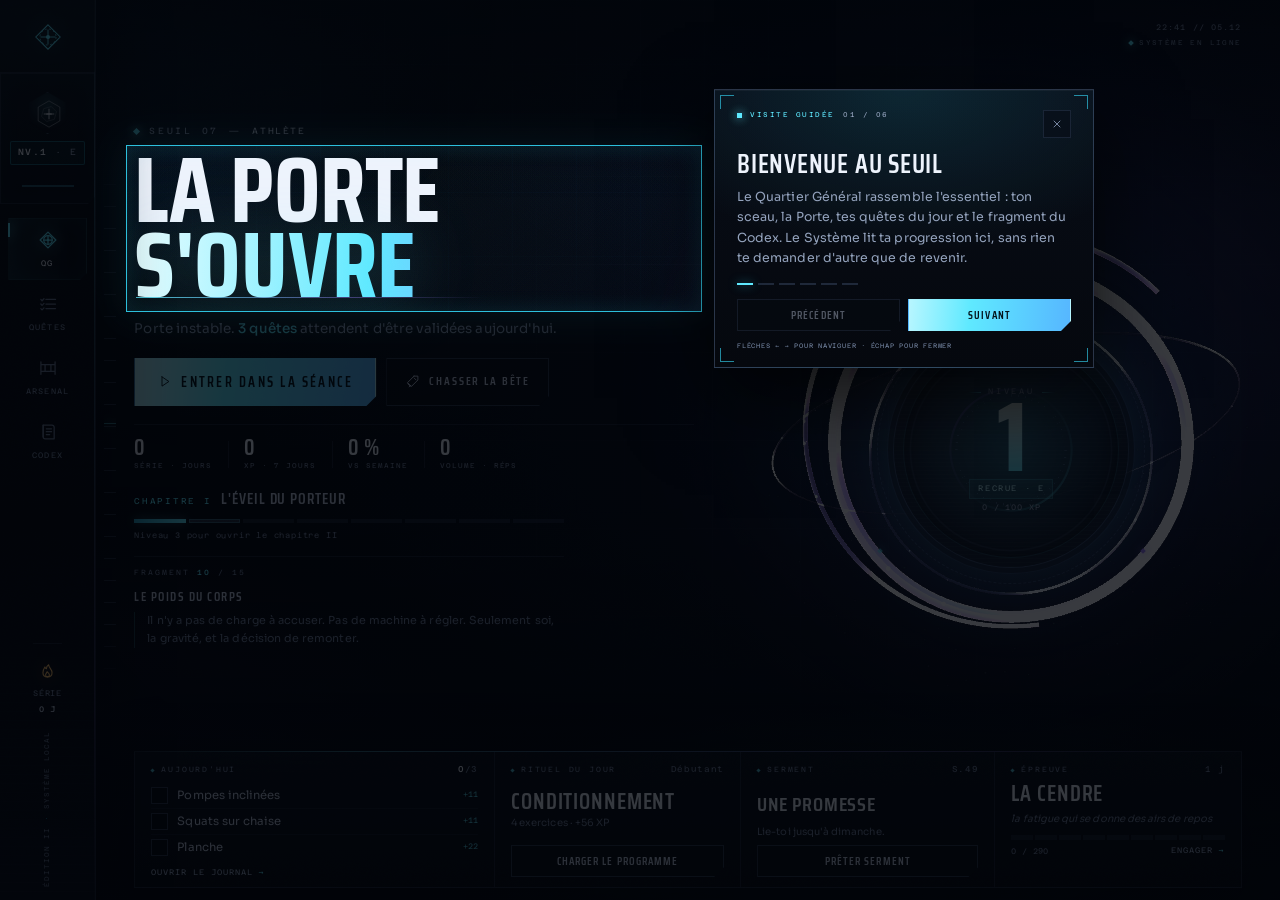
==== commit 71c847a2: "Mise à jour — visite guidée, archives, installation" ====
--- a/index.html
+++ b/index.html
@@ -9122,6 +9122,220 @@
 }
 .free-foot-actions { flex: none; display: flex; gap: 8px; }
 
+/* ------------------------------------------------------------
+   23. VISITE GUIDÉE & ARCHIVES DU LORE
+   ------------------------------------------------------------ */
+.tour {
+  position: fixed;
+  inset: 0;
+  z-index: 320;
+}
+.tour[hidden] { display: none; }
+.tour-veil { position: absolute; inset: 0; }
+.tour.is-centered .tour-veil {
+  background: rgba(2, 4, 10, 0.78);
+  -webkit-backdrop-filter: blur(3px);
+  backdrop-filter: blur(3px);
+}
+.tour-spot {
+  position: fixed;
+  z-index: 321;
+  pointer-events: none;
+  border: 1px solid rgba(53, 224, 255, 0.85);
+  box-shadow:
+    0 0 0 9999px rgba(2, 4, 10, 0.78),
+    0 0 34px rgba(53, 224, 255, 0.32),
+    inset 0 0 22px rgba(53, 224, 255, 0.12);
+  transition: top 0.22s ease, left 0.22s ease, width 0.22s ease, height 0.22s ease;
+}
+.tour-spot[hidden] { display: none; }
+.tour-card {
+  position: fixed;
+  z-index: 322;
+  width: min(380px, calc(100vw - 32px));
+  padding: 20px 22px 16px;
+  border: 1px solid var(--hairline-2);
+  background:
+    radial-gradient(420px 240px at 50% 0%, rgba(53, 224, 255, 0.12), transparent 68%),
+    linear-gradient(180deg, #080d17, #05080e);
+  box-shadow: 0 30px 80px rgba(0, 0, 0, 0.72), inset 0 1px 0 rgba(255, 255, 255, 0.04);
+  animation: tourIn 0.24s ease;
+}
+.tour-card.is-docked {
+  left: 12px !important;
+  right: 12px;
+  top: auto !important;
+  bottom: calc(12px + env(safe-area-inset-bottom, 0px));
+  width: auto;
+}
+.tour-card.is-docked-top {
+  left: 12px !important;
+  right: 12px;
+  top: calc(12px + env(safe-area-inset-top, 0px)) !important;
+  bottom: auto !important;
+  width: auto;
+}
+@keyframes tourIn {
+  from { opacity: 0; transform: translateY(8px); }
+  to { opacity: 1; transform: none; }
+}
+.tour-corner {
+  position: absolute;
+  width: 14px;
+  height: 14px;
+  border-color: rgba(53, 224, 255, 0.6);
+  border-style: solid;
+  pointer-events: none;
+}
+.tour-corner--tl { top: 5px; left: 5px; border-width: 1px 0 0 1px; }
+.tour-corner--tr { top: 5px; right: 5px; border-width: 1px 1px 0 0; }
+.tour-corner--bl { bottom: 5px; left: 5px; border-width: 0 0 1px 1px; }
+.tour-corner--br { bottom: 5px; right: 5px; border-width: 0 1px 1px 0; }
+.tour-head {
+  display: flex;
+  align-items: flex-start;
+  justify-content: space-between;
+  gap: 12px;
+  margin-bottom: 12px;
+}
+.tour-kicker {
+  display: inline-flex;
+  align-items: center;
+  gap: 8px;
+  color: var(--cyan);
+  font-family: var(--font-mono);
+  font-size: 7px;
+  letter-spacing: 0.22em;
+  text-transform: uppercase;
+}
+.tour-kicker i {
+  width: 5px;
+  height: 5px;
+  background: var(--cyan);
+  box-shadow: 0 0 10px var(--cyan);
+}
+.tour-kicker b { color: var(--ink-3); font-weight: 400; }
+.tour-close {
+  display: grid;
+  place-items: center;
+  flex: none;
+  width: 28px;
+  height: 28px;
+  color: var(--ink-4);
+  border: 1px solid var(--hairline);
+  background: rgba(8, 14, 24, 0.7);
+  cursor: pointer;
+  transition: color 0.18s, border-color 0.18s;
+}
+.tour-close:hover { color: var(--cyan); border-color: var(--line-hot); }
+.tour-close svg { width: 12px; height: 12px; }
+.tour-title {
+  margin: 0 0 8px;
+  color: var(--ink);
+  font-family: var(--font-display);
+  font-size: 26px;
+  font-weight: 600;
+  letter-spacing: 0.03em;
+  line-height: 1.1;
+  text-transform: uppercase;
+}
+.tour-text {
+  margin: 0 0 14px;
+  color: var(--ink-3);
+  font-size: 12.5px;
+  line-height: 1.65;
+}
+.tour-dots { display: flex; gap: 5px; margin-bottom: 14px; }
+.tour-dots i {
+  width: 16px;
+  height: 2px;
+  background: rgba(147, 180, 240, 0.18);
+}
+.tour-dots i.is-done { background: rgba(53, 224, 255, 0.45); }
+.tour-dots i.is-on { background: var(--cyan); box-shadow: 0 0 10px rgba(53, 224, 255, 0.5); }
+.tour-actions { display: flex; gap: 8px; }
+.tour-actions .btn { flex: 1 1 0; }
+.tour-hint {
+  margin: 10px 0 0;
+  color: var(--ink-5);
+  font-family: var(--font-mono);
+  font-size: 6.5px;
+  letter-spacing: 0.12em;
+  text-transform: uppercase;
+}
+
+.archive-grid {
+  display: grid;
+  grid-template-columns: repeat(3, minmax(0, 1fr));
+  gap: 10px;
+}
+.archive-card {
+  display: flex;
+  flex-direction: column;
+  gap: 7px;
+  padding: 14px 16px;
+  border: 1px solid var(--hairline);
+  background: rgba(7, 10, 17, 0.55);
+}
+.archive-card.is-seen {
+  border-color: rgba(53, 224, 255, 0.22);
+  background: linear-gradient(180deg, rgba(53, 224, 255, 0.05), rgba(7, 10, 17, 0.55) 60%);
+}
+.archive-card.is-locked { opacity: 0.62; }
+.archive-top {
+  display: flex;
+  align-items: center;
+  justify-content: space-between;
+  gap: 8px;
+}
+.archive-num {
+  color: var(--ink-5);
+  font-family: var(--font-mono);
+  font-size: 8px;
+  letter-spacing: 0.16em;
+}
+.archive-card.is-seen .archive-num { color: var(--cyan); }
+.archive-state {
+  display: inline-flex;
+  align-items: center;
+  gap: 4px;
+  color: var(--ink-5);
+  font-family: var(--font-mono);
+  font-size: 6.5px;
+  letter-spacing: 0.14em;
+}
+.archive-card.is-seen .archive-state { color: var(--cyan); }
+.archive-state svg { width: 10px; height: 10px; }
+.archive-title {
+  margin: 0;
+  color: var(--ink-2);
+  font-family: var(--font-display);
+  font-size: 15px;
+  font-weight: 600;
+  letter-spacing: 0.03em;
+  line-height: 1.2;
+}
+.archive-card.is-locked .archive-title { color: var(--ink-4); }
+.archive-text {
+  margin: 0;
+  color: var(--ink-4);
+  font-size: 11px;
+  line-height: 1.6;
+}
+
+@media (max-width: 1080px) {
+  .archive-grid { grid-template-columns: repeat(2, minmax(0, 1fr)); }
+}
+
+@media (max-width: 760px) {
+  .archive-grid { grid-template-columns: 1fr; }
+}
+
+@media (prefers-reduced-motion: reduce) {
+  .tour-spot { transition: none; }
+  .tour-card { animation: none; }
+}
+
 @supports not (clip-path: polygon(0 0, 100% 0, 100% 100%, 0 100%)) {
   .session-hold { border-radius: 2px; }
 }
@@ -11032,6 +11246,32 @@
       <blockquote id="luQuote">Le premier appui ne porte pas le corps : il réveille la pierre.</blockquote>
       <button class="btn btn-lime" type="button" data-close-levelup>Continuer</button>
     </div>
+  </div>
+
+  <!-- ============ VISITE GUIDÉE ============ -->
+  <div class="tour" id="tour" role="dialog" aria-modal="true" aria-labelledby="tourTitle" hidden>
+    <div class="tour-veil" aria-hidden="true"></div>
+    <div class="tour-spot" id="tourSpot" aria-hidden="true"></div>
+    <section class="tour-card" id="tourCard">
+      <span class="tour-corner tour-corner--tl" aria-hidden="true"></span>
+      <span class="tour-corner tour-corner--tr" aria-hidden="true"></span>
+      <span class="tour-corner tour-corner--bl" aria-hidden="true"></span>
+      <span class="tour-corner tour-corner--br" aria-hidden="true"></span>
+      <header class="tour-head">
+        <span class="tour-kicker"><i aria-hidden="true"></i> VISITE GUIDÉE <b id="tourCount">01 / 06</b></span>
+        <button class="tour-close" type="button" data-action="tour-skip" aria-label="Passer la visite">
+          <svg viewBox="0 0 24 24" fill="none" stroke="currentColor" stroke-width="2" stroke-linecap="round" aria-hidden="true"><path d="M6 6l12 12M18 6 6 18"/></svg>
+        </button>
+      </header>
+      <h2 class="tour-title" id="tourTitle">Bienvenue au Seuil</h2>
+      <p class="tour-text" id="tourText"></p>
+      <div class="tour-dots" id="tourDots" aria-hidden="true"></div>
+      <footer class="tour-actions">
+        <button class="btn btn-ghost btn-sm" type="button" data-action="tour-prev" id="tourPrev">Précédent</button>
+        <button class="btn btn-lime btn-sm" type="button" data-action="tour-next" id="tourNext">Suivant</button>
+      </footer>
+      <p class="tour-hint">Flèches ← → pour naviguer · Échap pour fermer</p>
+    </section>
   </div>
 
   <noscript>
@@ -11107,6 +11347,8 @@
     layers:
       '<path d="m12 3.2 8.4 4.6L12 12.4 3.6 7.8 12 3.2Z"/><path d="m3.6 12 8.4 4.6 8.4-4.6M3.6 16.2l8.4 4.6 8.4-4.6"/>',
     pause: '<path d="M8.6 4.8v14.4M15.4 4.8v14.4"/>',
+    install:
+      '<path d="M12 3.4v10.4M7.8 9.6 12 13.8l4.2-4.2"/><path d="M4.4 15.6v3.2a1.6 1.6 0 0 0 1.6 1.6h12a1.6 1.6 0 0 0 1.6-1.6v-3.2"/>',
   };
 
   /**
@@ -13074,6 +13316,55 @@
     total: LORE_FRAGMENTS.length,
   };
 }
+
+/* Visite guidée : une seule fois au premier lancement, puis rejouable.
+   Chaque étape peut changer de vue et désigner une cible à éclairer. */
+function markLoreSeen() {
+  const index = dailyLore().n - 1;
+  if (!state.lore || !Array.isArray(state.lore.seen)) state.lore = { seen: [] };
+  if (state.lore.seen.includes(index)) return;
+  state.lore.seen.push(index);
+  save();
+}
+
+const TOUR_STEPS = [
+  {
+    title: "Bienvenue au Seuil",
+    text: "Le Quartier Général rassemble l'essentiel : ton sceau, la Porte, tes quêtes du jour et le fragment du Codex. Le Système lit ta progression ici, sans rien te demander d'autre que de revenir.",
+    targets: [".hub-title", ".hub-seal"],
+    view: "dashboard",
+  },
+  {
+    title: "Lancer une séance",
+    text: "Ce bouton ouvre la séance guidée : chaque série se valide au fil de l'effort, avec un minuteur de repos. Tes répétitions réelles nourrissent tes records et ton XP.",
+    targets: ['[data-bind="primary"]', ".hub-cta .btn-primary"],
+    view: "dashboard",
+  },
+  {
+    title: "Le journal des quêtes",
+    text: "Tes quêtes quotidiennes vivent ici. Tu peux les modifier, les supprimer, les remplacer, ou en ajouter une depuis l'Arsenal. La série se joue sur ce journal.",
+    targets: ['.side-nav [data-nav="quests"]', '.mobile-nav [data-nav="quests"]'],
+    view: "quests",
+  },
+  {
+    title: "L'Arsenal",
+    text: "Toute la bibliothèque d'exercices au poids du corps, classée par niveau et par filière. Chaque fiche indique les séries, les répétitions et le conseil d'exécution.",
+    targets: ['.side-nav [data-nav="library"]', '.mobile-nav [data-nav="library"]'],
+    view: "library",
+  },
+  {
+    title: "Le Codex",
+    text: "Tes chapitres, tes attributs, tes sceaux, tes records, tes archives et tes réglages. C'est aussi ici que tu peux relancer cette visite ou installer l'application.",
+    targets: ['.side-nav [data-nav="profile"]', '.mobile-nav [data-nav="profile"]'],
+    view: "profile",
+  },
+  {
+    title: "À toi de jouer",
+    text: "Tu connais le chemin. Commence par une quête, valide une première série, et laisse le Système enregistrer le reste. La Porte s'ouvre à ceux qui reviennent.",
+    targets: [],
+    view: "dashboard",
+  },
+];
 
 /* ------------------------------------------------------------
    2. BIBLIOTHÈQUE D'EXERCICES (poids du corps)
@@ -15703,7 +15994,8 @@
     sessions: [],
     records: {},
     templates: [],
-    settings: { sound: true, rest: 60 },
+    lore: { seen: [] },
+    settings: { sound: true, rest: 60, tourDone: false },
   };
 }
 
@@ -15885,6 +16177,16 @@
   });
 
   /* v3 — modèles de séance libre (migration douce) */
+  /* Archives du lore — fragments déjà lus (migration douce) */
+  const rawLore = raw && raw.lore && typeof raw.lore === "object" ? raw.lore : {};
+  const seenLore = Array.isArray(rawLore.seen) ? rawLore.seen : [];
+  merged.lore = {
+    seen: Array.from(new Set(seenLore
+      .map((value) => parseInt(value, 10))
+      .filter((index) => Number.isInteger(index) && index >= 0 && index < LORE_FRAGMENTS.length))),
+  };
+  merged.settings.tourDone = Boolean(merged.settings.tourDone);
+
   merged.templates = (Array.isArray(raw && raw.templates) ? raw.templates : [])
     .filter((template) => template && typeof template.name === "string" && Array.isArray(template.items))
     .slice(0, 20)
@@ -16138,6 +16440,230 @@
 }
 
 /* ------------------------------------------------------------
+   9 bis. VISITE GUIDÉE
+   Un spotlight suit la cible, une carte explique l'étape.
+   La visite ne se lance qu'une fois, puis reste rejouable.
+   ------------------------------------------------------------ */
+let tourIndex = 0;
+let tourReturnView = "dashboard";
+let tourFrame = null;
+
+function tourOpen() {
+  const overlay = $("tour");
+  return Boolean(overlay && !overlay.hidden);
+}
+
+function tourVisibleTarget(targets) {
+  const list = Array.isArray(targets) ? targets : [];
+  for (const selector of list) {
+    let nodes = [];
+    try { nodes = Array.from(document.querySelectorAll(selector)); } catch (err) { nodes = []; }
+    const found = nodes.find((el) => {
+      if (!el || !el.getClientRects().length) return false;
+      const style = window.getComputedStyle(el);
+      return style.display !== "none" && style.visibility !== "hidden";
+    });
+    if (found) return found;
+  }
+  return null;
+}
+
+function positionTour() {
+  if (!tourOpen()) return;
+  const overlay = $("tour");
+  const spot = $("tourSpot");
+  const card = $("tourCard");
+  if (!overlay || !spot || !card) return;
+
+  const vw = window.innerWidth;
+  const vh = window.innerHeight;
+  const step = TOUR_STEPS[tourIndex];
+  const target = step ? tourVisibleTarget(step.targets) : null;
+  const rect = target ? target.getBoundingClientRect() : null;
+  const docked = Boolean(rect) && vw < 760;
+  const pad = 8;
+
+  overlay.classList.toggle("is-centered", !rect);
+  card.classList.toggle("is-docked", docked);
+  const centerY = rect ? rect.top + rect.height / 2 : 0;
+  card.classList.toggle("is-docked-top", docked && centerY > vh / 2);
+
+  if (rect) {
+    const top = clamp(rect.top - pad, 4, vh - 28);
+    const left = clamp(rect.left - pad, 4, vw - 28);
+    const width = clamp(rect.width + pad * 2, 24, vw - left - 4);
+    const height = clamp(rect.height + pad * 2, 24, vh - top - 4);
+    spot.hidden = false;
+    spot.style.top = `${Math.round(top)}px`;
+    spot.style.left = `${Math.round(left)}px`;
+    spot.style.width = `${Math.round(width)}px`;
+    spot.style.height = `${Math.round(height)}px`;
+  } else {
+    spot.hidden = true;
+  }
+
+  if (docked) {
+    card.style.left = "";
+    card.style.top = "";
+    card.style.right = "";
+    return;
+  }
+
+  const cw = card.offsetWidth;
+  const ch = card.offsetHeight;
+  let left;
+  let top;
+  if (rect) {
+    const spaceRight = vw - rect.right;
+    const spaceLeft = rect.left;
+    if (spaceRight >= cw + 28) {
+      left = rect.right + 20;
+      top = rect.top + rect.height / 2 - ch / 2;
+    } else if (spaceLeft >= cw + 28) {
+      left = rect.left - cw - 20;
+      top = rect.top + rect.height / 2 - ch / 2;
+    } else {
+      left = clamp(rect.left + rect.width / 2 - cw / 2, 16, vw - cw - 16);
+      if (vh - rect.bottom >= ch + 24) top = rect.bottom + 18;
+      else if (rect.top >= ch + 24) top = rect.top - ch - 18;
+      else top = rect.top + rect.height / 2 - ch / 2;
+    }
+    top = clamp(top, 16, vh - ch - 16);
+  } else {
+    left = (vw - cw) / 2;
+    top = (vh - ch) / 2;
+  }
+  card.style.left = `${Math.round(left)}px`;
+  card.style.top = `${Math.round(top)}px`;
+  card.style.right = "";
+}
+
+function scheduleTourPosition() {
+  if (!tourOpen() || tourFrame) return;
+  tourFrame = window.requestAnimationFrame(() => {
+    tourFrame = null;
+    positionTour();
+  });
+}
+
+function renderTourStep() {
+  const overlay = $("tour");
+  if (!overlay || overlay.hidden) return;
+  const step = TOUR_STEPS[tourIndex];
+  if (!step) {
+    closeTour(true);
+    return;
+  }
+  if (step.view && step.view !== ui.view) setView(step.view);
+
+  const count = $("tourCount");
+  if (count) count.textContent = `${pad2(tourIndex + 1)} / ${pad2(TOUR_STEPS.length)}`;
+  const title = $("tourTitle");
+  if (title) title.textContent = step.title;
+  const text = $("tourText");
+  if (text) text.textContent = step.text;
+
+  const dots = $("tourDots");
+  if (dots) {
+    dots.innerHTML = TOUR_STEPS.map((_, i) => {
+      const cls = i === tourIndex ? "is-on" : i < tourIndex ? "is-done" : "";
+      return `<i class="${cls}"></i>`;
+    }).join("");
+  }
+
+  const prev = $("tourPrev");
+  if (prev) prev.disabled = tourIndex === 0;
+  const next = $("tourNext");
+  if (next) next.textContent = tourIndex === TOUR_STEPS.length - 1 ? "Terminer" : "Suivant";
+
+  window.setTimeout(() => {
+    if (!tourOpen()) return;
+    const target = tourVisibleTarget(step.targets);
+    if (target && target.scrollIntoView) {
+      try {
+        target.scrollIntoView({ block: "nearest", inline: "nearest", behavior: "auto" });
+      } catch (err) { /* navigateur ancien */ }
+    }
+    positionTour();
+    const focusTarget = next || $("tourCard");
+    if (focusTarget && typeof focusTarget.focus === "function") {
+      focusTarget.focus({ preventScroll: true });
+    }
+  }, prefersReduced() ? 20 : 130);
+}
+
+function startTour() {
+  const overlay = $("tour");
+  if (!overlay || !overlay.hidden) return;
+  if (sessionState) {
+    openSession();
+    showToast({ icon: "hourglass", title: "Séance en cours", desc: "Termine ou quitte la séance avant de lancer la visite.", tone: "neutral", duration: 3200 });
+    return;
+  }
+  if (activeOverlay()) return;
+  tourReturnView = ui.view;
+  tourIndex = 0;
+  rememberOverlayFocus("tour");
+  overlay.hidden = false;
+  document.body.classList.add("no-scroll");
+  syncModalState();
+  renderTourStep();
+  beep("engage");
+}
+
+function tourNext() {
+  if (!tourOpen()) return;
+  if (tourIndex >= TOUR_STEPS.length - 1) {
+    closeTour(true);
+    return;
+  }
+  tourIndex += 1;
+  renderTourStep();
+  beep("add");
+}
+
+function tourPrev() {
+  if (!tourOpen() || tourIndex === 0) return;
+  tourIndex -= 1;
+  renderTourStep();
+  beep("undo");
+}
+
+function closeTour(completed = true) {
+  const overlay = $("tour");
+  if (!overlay || overlay.hidden) return;
+  overlay.hidden = true;
+  overlay.classList.remove("is-centered");
+  const card = $("tourCard");
+  if (card) card.classList.remove("is-docked", "is-docked-top");
+  const spot = $("tourSpot");
+  if (spot) spot.hidden = true;
+  document.body.classList.remove("no-scroll");
+  state.settings.tourDone = true;
+  save();
+  syncModalState();
+  if (completed) {
+    tourReturnView = "dashboard";
+    if (ui.view !== "dashboard") setView("dashboard");
+  } else if (tourReturnView && ui.view !== tourReturnView) {
+    setView(tourReturnView);
+  }
+  restoreOverlayFocus("tour");
+  if (completed) {
+    showToast({ icon: "route", title: "Visite terminée", desc: "Tu peux la revoir depuis le Codex, à tout moment.", tone: "neutral", duration: 3200 });
+  }
+}
+
+function maybeStartTour() {
+  if (state.settings.tourDone) return;
+  if (activeOverlay() || sessionState || huntState) return;
+  startTour();
+}
+
+window.addEventListener("resize", scheduleTourPosition, { passive: true });
+window.addEventListener("scroll", scheduleTourPosition, { passive: true });
+
+/* ------------------------------------------------------------
    9 bis. FOCUS DES OVERLAYS
    Piège de tabulation, focus initial et retour au déclencheur.
    ------------------------------------------------------------ */
@@ -16153,7 +16679,7 @@
 const overlayFocusReturn = new Map();
 
 function activeOverlay() {
-  return ["levelUp", "hunt", "session", "freeBuilder"]
+  return ["tour", "levelUp", "hunt", "session", "freeBuilder"]
     .map((id) => $(id))
     .find((el) => el && !el.hidden) || null;
 }
@@ -16188,7 +16714,7 @@
   overlayFocusReturn.delete(id);
   const open = activeOverlay();
   let target = record && record.el && document.contains(record.el) ? record.el : null;
-  if (target && target.closest("[inert]")) target = null;
+  if (target && (target.getClientRects().length === 0 || target.closest("[inert]"))) target = null;
   if (!target && record && record.action) {
     target = document.querySelector(`[data-action="${record.action}"]`);
   }
@@ -16342,6 +16868,7 @@
 
 function renderDashboard() {
   if (window.CX && CX.hub && typeof CX.hub.render === "function") {
+    markLoreSeen();
     CX.hub.render(hubModel());
     return;
   }
@@ -16811,6 +17338,7 @@
     : capitalize(created.toLocaleDateString("fr-FR", { month: "long", year: "numeric" }));
 
   const records = recordList();
+  const seenLore = new Set(state.lore && Array.isArray(state.lore.seen) ? state.lore.seen : []);
   const log = Array.isArray(state.sessions) ? state.sessions : [];
   const logTime = log.reduce((sum, entry) => sum + (entry.duration || 0), 0);
   const logSets = log.reduce((sum, entry) => sum + (entry.sets || 0), 0);
@@ -16945,6 +17473,30 @@
             </div>
             <span class="chapter-lock">${isCurrent ? "En cours" : isUnlocked ? "Ouvert" : `Nv. ${item.level}`}</span>
           </div>`;
+      }).join("")}
+    </div>
+
+    <div class="section-head">
+      <div>
+        <span class="eyebrow">Mémoire</span>
+        <h2 class="section-title">Archives</h2>
+      </div>
+      <p class="section-sub">${seenLore.size} / ${LORE_FRAGMENTS.length} fragments lus</p>
+    </div>
+    <div class="archive-grid">
+      ${LORE_FRAGMENTS.map((fragment, index) => {
+        const seen = seenLore.has(index);
+        return `
+          <article class="archive-card ${seen ? "is-seen" : "is-locked"}">
+            <div class="archive-top">
+              <span class="archive-num">${String(index + 1).padStart(2, "0")}</span>
+              <span class="archive-state">${seen ? "LU" : `${cxIcon("lock")} SCELLÉ`}</span>
+            </div>
+            <h3 class="archive-title">${seen ? escapeHtml(fragment.title) : "Fragment scellé"}</h3>
+            <p class="archive-text">${seen
+              ? escapeHtml(fragment.text)
+              : "Le fragment s'ouvrira au QG, le jour où le Système l'aura prévu."}</p>
+          </article>`;
       }).join("")}
     </div>
 
@@ -17059,6 +17611,26 @@
           aria-label="Activer les effets sonores" data-action="toggle-sound"></button>
       </div>
       <div class="setting-row">
+        <span class="setting-icon" aria-hidden="true">${cxIcon("route")}</span>
+        <div class="setting-info">
+          <div class="setting-name">Visite guidée</div>
+          <div class="setting-desc">Revoir les repères du QG, de la séance, des quêtes, de l'Arsenal et du Codex.</div>
+        </div>
+        <div class="setting-actions">
+          <button class="btn btn-ghost btn-sm" type="button" data-action="start-tour">Revoir la visite</button>
+        </div>
+      </div>
+      <div class="setting-row" id="pwaInstallRow" hidden>
+        <span class="setting-icon" aria-hidden="true">${cxIcon("install")}</span>
+        <div class="setting-info">
+          <div class="setting-name">Installer l'application</div>
+          <div class="setting-desc">Ajoute Calisthenix à l'écran d'accueil pour l'ouvrir comme une application, même hors connexion.</div>
+        </div>
+        <div class="setting-actions">
+          <button class="btn btn-ghost btn-sm" type="button" data-action="pwa-install">Installer</button>
+        </div>
+      </div>
+      <div class="setting-row">
         <span class="setting-icon" aria-hidden="true">${cxIcon("download")}</span>
         <div class="setting-info">
           <div class="setting-name">Sauvegarde</div>
@@ -17085,6 +17657,7 @@
   `;
 
   if (window.CX && CX.windows) CX.windows.decorate("profile");
+  if (window.CX && CX.pwa && typeof CX.pwa.syncRow === "function") CX.pwa.syncRow();
 }
 
 /* ------------------------------------------------------------
@@ -17549,6 +18122,21 @@
   const id = actionEl.dataset.id;
 
   switch (action) {
+    case "start-tour":
+      startTour();
+      break;
+    case "tour-next":
+      tourNext();
+      break;
+    case "tour-prev":
+      tourPrev();
+      break;
+    case "tour-skip":
+      closeTour(false);
+      break;
+    case "pwa-install":
+      if (window.CX && CX.pwa && typeof CX.pwa.install === "function") CX.pwa.install();
+      break;
     case "open-hunt":
       openHunt();
       break;
@@ -17780,6 +18368,25 @@
 
 document.addEventListener("keydown", (event) => {
   if (trapOverlayTab(event)) return;
+  const tourOverlay = $("tour");
+  if (tourOverlay && !tourOverlay.hidden) {
+    if (event.key === "Escape") {
+      event.preventDefault();
+      closeTour(false);
+      return;
+    }
+    if (event.key === "ArrowRight") {
+      event.preventDefault();
+      tourNext();
+      return;
+    }
+    if (event.key === "ArrowLeft") {
+      event.preventDefault();
+      tourPrev();
+      return;
+    }
+    return;
+  }
   if (event.key === "Escape") {
     const levelUp = $("levelUp");
     if (levelUp && !levelUp.hidden) {
@@ -17862,13 +18469,17 @@
 /* ------------------------------------------------------------
    20. BOOT / LIAISON SYSTÈME
    ------------------------------------------------------------ */
-function runBoot() {
+function runBoot(onDone) {
   const boot = $("boot");
-  if (!boot) return;
+  if (!boot) {
+    if (onDone) onDone();
+    return;
+  }
   let seen = false;
   try { seen = window.sessionStorage.getItem("calisthenix.boot") === "1"; } catch (err) { seen = false; }
   if (prefersReduced() || seen) {
     boot.hidden = true;
+    if (onDone) onDone();
     return;
   }
   boot.hidden = false;
@@ -17885,6 +18496,7 @@
     window.setTimeout(() => {
       boot.hidden = true;
       boot.classList.remove("is-out");
+      if (onDone) onDone();
     }, 600);
   };
 
@@ -17900,7 +18512,7 @@
   const hash = (location.hash || "").replace("#", "");
   ui.view = VIEWS.includes(hash) ? hash : "dashboard";
   renderNavIcons();
-  runBoot();
+  runBoot(() => window.setTimeout(maybeStartTour, 350));
   const rewards = resolveWeeklyRewards();
   save();
   restoreSessionSnapshot();
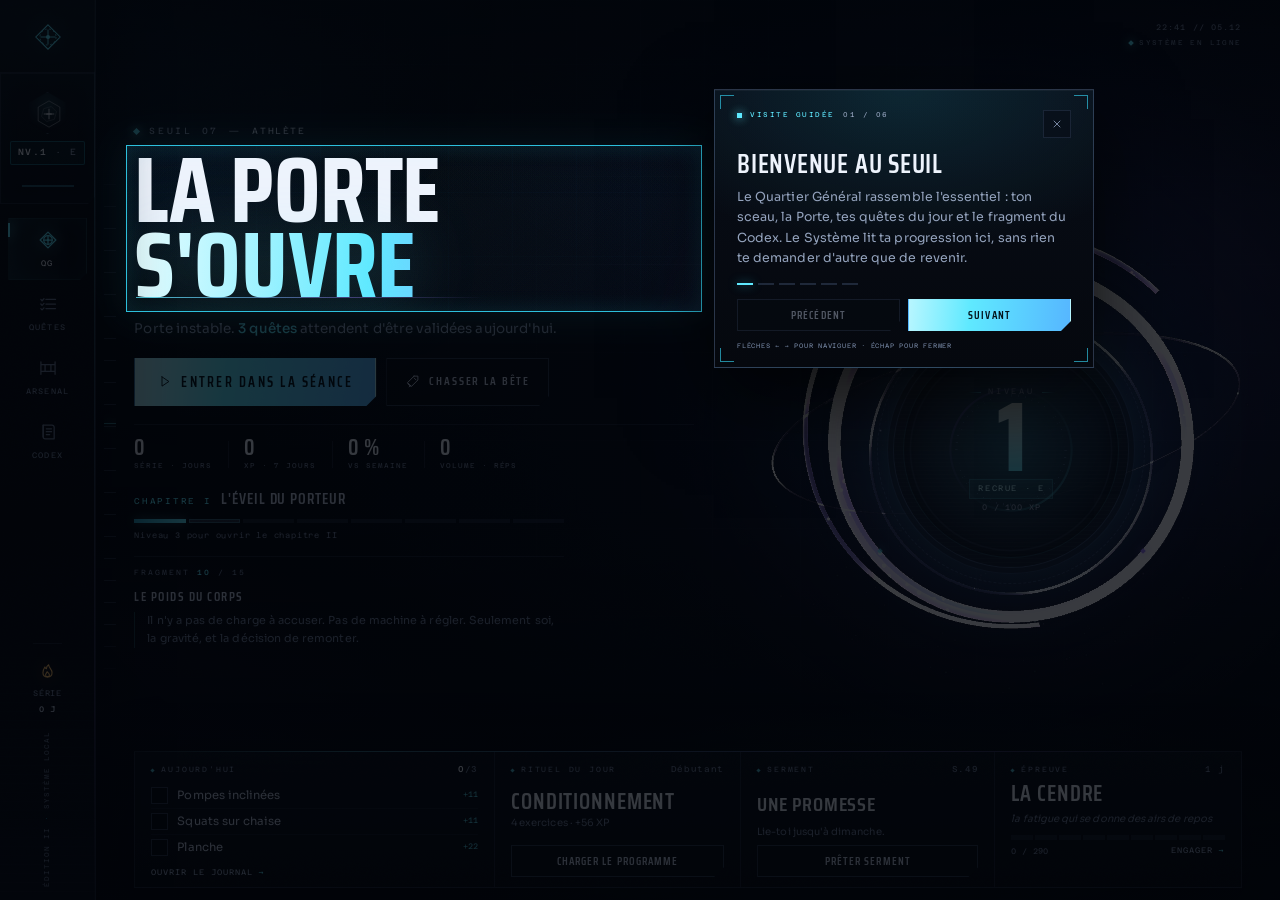
==== commit efd6a2d4: "Add files via upload" ====
--- a/index.html
+++ b/index.html
@@ -7,7 +7,7 @@
   <meta name="theme-color" content="#05070c" />
   <meta name="description" content="Calisthenix — le Système des Porteurs. Transforme ton entraînement au poids du corps en aventure : portes, bêtes, quêtes, chapitres, contrats et évolution." />
   <title>Calisthenix — Système des Porteurs</title>
-  <link rel="icon" href="data:image/svg+xml,%3Csvg xmlns='http://www.w3.org/2000/svg' viewBox='0 0 64 64'%3E%3Crect width='64' height='64' rx='10' fill='%23050810'/%3E%3Cpath d='M32 8 54 32 32 56 10 32Z' fill='none' stroke='%2335e0ff' stroke-width='2'/%3E%3Ccircle cx='32' cy='32' r='14' fill='none' stroke='%2335e0ff' stroke-width='1.2' stroke-dasharray='3 4'/%3E%3Cpath d='M32 18v28M18 32h28' stroke='%237a5cff' stroke-width='1.4'/%3E%3Ccircle cx='32' cy='32' r='3.4' fill='%2335e0ff'/%3E%3C/svg%3E" />
+  <link rel="icon" href="data:image/svg+xml,%3Csvg%20xmlns='http://www.w3.org/2000/svg'%20viewBox='0%200%2064%2064'%3E%3Crect%20width='64'%20height='64'%20rx='10'%20fill='%23050810'/%3E%3Cpath%20d='M32%208%2054%2032%2032%2056%2010%2032Z'%20fill='none'%20stroke='%2335e0ff'%20stroke-width='2'/%3E%3Ccircle%20cx='32'%20cy='32'%20r='14'%20fill='none'%20stroke='%2335e0ff'%20stroke-width='1.2'%20stroke-dasharray='3%204'/%3E%3Cpath%20d='M32%2018v28M18%2032h28'%20stroke='%237a5cff'%20stroke-width='1.4'/%3E%3Ccircle%20cx='32'%20cy='32'%20r='3.4'%20fill='%2335e0ff'/%3E%3C/svg%3E" />
   <style data-source="styles.css">
 /* ============================================================
    CALISTHENIX — Codex des Porteurs
@@ -4795,10 +4795,16 @@
   94% { opacity: 0.35; }
 }
 .bs-vein { fill: none; stroke: rgba(255, 138, 168, 0.4); stroke-width: 1; stroke-dasharray: 3 5; }
-.bs-heart { fill: #ff2e63; filter: drop-shadow(0 0 14px #ff2e63); animation: heartPulse 1.8s ease-in-out infinite; }
+.bs-heart {
+  fill: #ff2e63;
+  filter: drop-shadow(0 0 14px #ff2e63);
+  transform-box: fill-box;
+  transform-origin: center;
+  animation: heartPulse 1.8s ease-in-out infinite;
+}
 @keyframes heartPulse {
-  0%, 100% { r: 6; opacity: 0.75; }
-  50% { r: 8; opacity: 1; }
+  0%, 100% { transform: scale(1); opacity: 0.75; }
+  50% { transform: scale(1.34); opacity: 1; }
 }
 
 .hunt-scanbeam {
@@ -9812,8 +9818,8 @@
     rgba(147, 180, 240, 0.06) 72%,
     rgba(95, 233, 255, 0.55)
   );
-  -webkit-mask: radial-gradient(circle closest-side, transparent 0 47.6%, #000 48.4% 49.4%, transparent 50%);
-  mask: radial-gradient(circle closest-side, transparent 0 47.6%, #000 48.4% 49.4%, transparent 50%);
+  -webkit-mask-image: radial-gradient(circle closest-side, transparent 0 47.6%, #000 48.4% 49.4%, transparent 50%);
+  mask-image: radial-gradient(circle closest-side, transparent 0 47.6%, #000 48.4% 49.4%, transparent 50%);
   opacity: 0.6;
   animation: sealSpin 120s linear infinite;
   pointer-events: none;
@@ -9830,8 +9836,8 @@
     rgba(147, 180, 240, 0.46) 0deg 0.55deg,
     transparent 0.55deg 7.5deg
   );
-  -webkit-mask: radial-gradient(circle closest-side, transparent 0 46.5%, #000 47.2% 48.6%, transparent 49.3%);
-  mask: radial-gradient(circle closest-side, transparent 0 46.5%, #000 47.2% 48.6%, transparent 49.3%);
+  -webkit-mask-image: radial-gradient(circle closest-side, transparent 0 46.5%, #000 47.2% 48.6%, transparent 49.3%);
+  mask-image: radial-gradient(circle closest-side, transparent 0 46.5%, #000 47.2% 48.6%, transparent 49.3%);
   opacity: 0.55;
   pointer-events: none;
 }
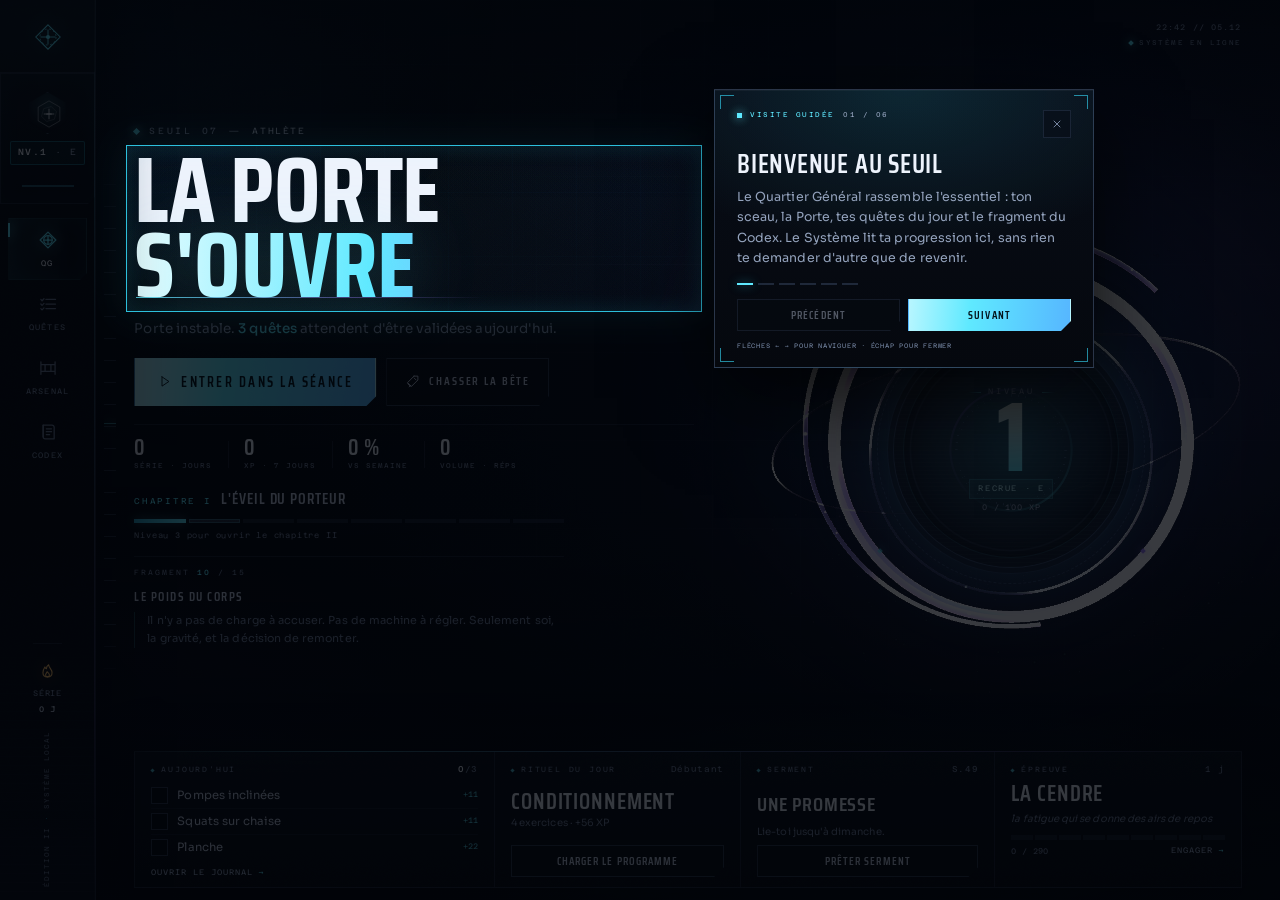
==== commit d7e1047b: "Add files via upload" ====
--- a/index.html
+++ b/index.html
@@ -8705,6 +8705,49 @@
 }
 .heat-cell.is-future { opacity: 0.28; }
 .heat-cell.is-today { outline: 1px solid var(--cyan); outline-offset: 1px; }
+/* Jour manqué rattrapé par le gel de série */
+.heat-cell.is-frozen {
+  background: rgba(155, 123, 255, 0.1);
+  border: 1px dashed rgba(155, 123, 255, 0.65);
+  box-shadow: inset 0 0 0 1px rgba(155, 123, 255, 0.12);
+}
+.heat-freeze {
+  display: flex;
+  align-items: flex-start;
+  gap: 8px;
+  margin: 12px 0 0;
+  padding-top: 10px;
+  border-top: 1px solid rgba(147, 180, 240, 0.1);
+  color: var(--ink-3);
+}
+.heat-freeze-ico {
+  display: grid;
+  place-items: center;
+  width: 24px;
+  height: 24px;
+  flex: none;
+  color: var(--cyan);
+  border: 1px solid rgba(95, 233, 255, 0.35);
+  background: rgba(95, 233, 255, 0.08);
+  font-size: 0;
+}
+.heat-freeze-ico svg { width: 14px; height: 14px; }
+.heat-freeze-text { display: grid; gap: 2px; }
+.heat-freeze-text b {
+  color: var(--ink-2);
+  font-family: var(--font-mono);
+  font-size: 9px;
+  font-weight: 500;
+  letter-spacing: 0.1em;
+  text-transform: uppercase;
+}
+.heat-freeze-text small {
+  color: var(--ink-5);
+  font-size: 11px;
+  line-height: 1.45;
+}
+.heat-freeze.is-used { opacity: 0.72; }
+.heat-freeze.is-used .heat-freeze-ico { color: var(--violet); border-color: rgba(155, 123, 255, 0.35); background: rgba(155, 123, 255, 0.08); }
 .heat-legend {
   grid-column: 1 / -1;
   display: flex;
@@ -13803,12 +13846,44 @@
   };
 }
 
+function streakFreezeAvailable() {
+  const p = state.profile;
+  return !p.freezeWeek || p.freezeWeek !== weekStartKey();
+}
+
 function displayStreak() {
   const p = state.profile;
   if (!p.lastCompletionDay) return 0;
   const today = dayKey();
   if (p.lastCompletionDay === today || p.lastCompletionDay === shiftKey(today, -1)) return p.streak || 0;
+  // Un seul jour manqué reste rattrapable tant que le gel de la semaine est libre.
+  if (p.lastCompletionDay === shiftKey(today, -2) && streakFreezeAvailable()) return p.streak || 0;
   return 0;
+}
+
+/* Fait avancer la série. Un trou d'un seul jour est absorbé par le gel
+   hebdomadaire (une fois par semaine), puis la journée manquée est marquée. */
+function advanceStreak(p, today) {
+  if (p.lastCompletionDay === today) return { frozen: false };
+  const freezeOk = !p.freezeWeek || p.freezeWeek !== weekStartKey(parseKey(today));
+  if (p.lastCompletionDay === shiftKey(today, -1)) {
+    p.streak = (p.streak || 0) + 1;
+  } else if (p.lastCompletionDay === shiftKey(today, -2) && freezeOk) {
+    p.streak = (p.streak || 0) + 1;
+    p.freezeWeek = weekStartKey(parseKey(today));
+    const missed = shiftKey(today, -1);
+    p.frozenDays = Array.isArray(p.frozenDays) ? p.frozenDays : [];
+    if (!p.frozenDays.includes(missed)) p.frozenDays.push(missed);
+    if (p.frozenDays.length > 90) p.frozenDays = p.frozenDays.slice(-90);
+    p.lastCompletionDay = today;
+    p.bestStreak = Math.max(p.bestStreak || 0, p.streak);
+    return { frozen: true };
+  } else {
+    p.streak = 1;
+  }
+  p.lastCompletionDay = today;
+  p.bestStreak = Math.max(p.bestStreak || 0, p.streak);
+  return { frozen: false };
 }
 
 function exerciseXp(ex) {
@@ -14499,6 +14574,7 @@
 
 function activityHeatmap(weeks = 12) {
   const today = dayKey();
+  const frozenDays = new Set(Array.isArray(state.profile.frozenDays) ? state.profile.frozenDays : []);
   const start = shiftKey(weekStartKey(), -(weeks - 1) * 7);
   const cols = [];
   let max = 0;
@@ -14511,7 +14587,7 @@
       const tasks = Math.max(0, Number(entry.tasks) || 0);
       const volume = Math.max(0, Number(entry.volume) || 0);
       max = Math.max(max, xp);
-      days.push({ key, xp, tasks, volume, future: key > today, today: key === today });
+      days.push({ key, xp, tasks, volume, future: key > today, today: key === today, frozen: frozenDays.has(key) });
     }
     cols.push(days);
   }
@@ -14563,8 +14639,8 @@
       <div class="heat-days" aria-hidden="true">${weekdays.map((day) => `<span>${day}</span>`).join("")}</div>
       <div class="heat-grid" role="img" aria-label="Calendrier d'activité sur 12 semaines : ${activeDays} jour${activeDays > 1 ? "s" : ""} actif${activeDays > 1 ? "s" : ""}.">
         ${cols.map((col) => `<div class="heat-col">${col.map((day) => `
-          <span class="heat-cell lvl-${levels(day.xp)} ${day.today ? "is-today" : ""} ${day.future ? "is-future" : ""}"
-            title="${escapeHtml(shortDay(day.key))} · ${formatNumber(day.xp)} XP · ${day.tasks} quête${day.tasks > 1 ? "s" : ""}"></span>`).join("")}</div>`).join("")}
+          <span class="heat-cell lvl-${levels(day.xp)} ${day.today ? "is-today" : ""} ${day.future ? "is-future" : ""} ${day.frozen ? "is-frozen" : ""}"
+            title="${escapeHtml(shortDay(day.key))} · ${formatNumber(day.xp)} XP · ${day.tasks} quête${day.tasks > 1 ? "s" : ""}${day.frozen ? " · jour absorbé par le gel" : ""}"></span>`).join("")}</div>`).join("")}
       </div>
       <div class="heat-legend" aria-hidden="true"><span>MOINS</span>${[0, 1, 2, 3, 4].map((level) => `<i class="lvl-${level}"></i>`).join("")}<span>PLUS</span></div>
     </div>`;
@@ -15523,13 +15599,7 @@
     }
   });
 
-  const yesterday = shiftKey(today, -1);
-  if (p.lastCompletionDay !== today) {
-    if (p.lastCompletionDay === yesterday) p.streak = (p.streak || 0) + 1;
-    else p.streak = 1;
-    p.lastCompletionDay = today;
-    p.bestStreak = Math.max(p.bestStreak || 0, p.streak);
-  }
+  const streak = advanceStreak(p, today);
 
   const entry = state.history[today] || (state.history[today] = { xp: 0, tasks: 0, volume: 0 });
   entry.xp = (entry.xp || 0) + info.xp;
@@ -15538,7 +15608,7 @@
 
   const newlyUnlocked = checkAchievements();
   const rewards = resolveWeeklyRewards();
-  return { before, after: levelInfo(p.xp), newlyUnlocked, rewards };
+  return { before, after: levelInfo(p.xp), newlyUnlocked, rewards, frozen: streak.frozen };
 }
 
 function closeSession(showFeedback = true) {
@@ -15571,6 +15641,9 @@
     save();
     window.setTimeout(() => {
       if (rewards.after.level > rewards.before.level) showLevelUp(rewards.after);
+      if (rewards.frozen) {
+        showToast({ icon: "shield", title: "Série protégée", desc: "Le gel a absorbé le jour manqué. Une fois par semaine.", tone: "cyan", duration: 5600 });
+      }
       rewards.newlyUnlocked.forEach((a, i) => {
         window.setTimeout(() => {
           showToast({ icon: ACHIEVEMENT_ICONS[a.id] || "seal", title: `Succès débloqué : ${a.title}`, desc: a.desc, tone: "violet", duration: 5200 });
@@ -15986,6 +16059,8 @@
       levelsDone: {},
       perfectDays: 0,
       lastPerfectDay: null,
+      freezeWeek: null,
+      frozenDays: [],
       achievements: [],
       musclesDone: {},
       bossWins: 0,
@@ -16072,6 +16147,12 @@
   merged.profile.volume = Math.max(0, Number(merged.profile.volume) || 0);
   merged.profile.streak = Math.max(0, Number(merged.profile.streak) || 0);
   merged.profile.bestStreak = Math.max(0, Number(merged.profile.bestStreak) || 0);
+  merged.profile.freezeWeek = typeof merged.profile.freezeWeek === "string" ? merged.profile.freezeWeek : null;
+  merged.profile.frozenDays = Array.isArray(merged.profile.frozenDays)
+    ? merged.profile.frozenDays
+      .filter((key) => typeof key === "string" && /^\d{4}-\d{2}-\d{2}$/.test(key) && dayKey(parseKey(key)) === key)
+      .slice(-90)
+    : [];
   merged.profile.perfectDays = Math.max(0, Number(merged.profile.perfectDays) || 0);
   merged.profile.name = String(merged.profile.name || "Athlète").slice(0, 24) || "Athlète";
   merged.profile.levelsDone = merged.profile.levelsDone && typeof merged.profile.levelsDone === "object" && !Array.isArray(merged.profile.levelsDone)
@@ -16846,6 +16927,9 @@
     <span>Série</span>
     <strong>${streak} j</strong>
   `;
+  $("streakMini").title = streakFreezeAvailable()
+    ? "Série en cours · gel de série disponible cette semaine"
+    : "Série en cours · gel de série utilisé cette semaine";
 
   $("mobileHeaderRight").innerHTML = `
     <span class="mh-streak" title="Série en cours">${flame}${streak}</span>
@@ -17435,6 +17519,13 @@
           <span class="chip">12 semaines</span>
         </div>
         ${heatmapHTML()}
+        <p class="heat-freeze ${streakFreezeAvailable() ? "" : "is-used"}">
+          <span class="heat-freeze-ico" aria-hidden="true">${window.CX && CX.icon ? CX.icon("shield") : ""}</span>
+          <span class="heat-freeze-text">
+            <b>${streakFreezeAvailable() ? "Gel de série disponible" : "Gel de série utilisé"}</b>
+            <small>Un jour manqué est absorbé automatiquement, une fois par semaine.</small>
+          </span>
+        </p>
       </section>
       ${weekBilanHTML()}
     </div>
@@ -17773,13 +17864,7 @@
   p.musclesDone = p.musclesDone && typeof p.musclesDone === "object" ? p.musclesDone : {};
   if (task.muscle) p.musclesDone[task.muscle] = true;
 
-  const yesterday = shiftKey(today, -1);
-  if (p.lastCompletionDay !== today) {
-    if (p.lastCompletionDay === yesterday) p.streak = (p.streak || 0) + 1;
-    else p.streak = 1;
-    p.lastCompletionDay = today;
-    p.bestStreak = Math.max(p.bestStreak || 0, p.streak);
-  }
+  const streakUpdate = advanceStreak(p, today);
 
   const entry = state.history[today] || (state.history[today] = { xp: 0, tasks: 0, volume: 0 });
   entry.xp = (entry.xp || 0) + task.xp;
@@ -17808,6 +17893,14 @@
   beep("complete");
 
   if (after.level > before.level) window.setTimeout(() => showLevelUp(after), 360);
+
+  if (streakUpdate.frozen) {
+    window.setTimeout(() => {
+      showToast({ icon: "shield", title: "Série protégée", desc: "Le gel a absorbé le jour manqué. Une fois par semaine.", tone: "cyan", duration: 5600 });
+      renderAll();
+      beep("achievement");
+    }, 520);
+  }
 
   newlyUnlocked.forEach((a, i) => {
     window.setTimeout(() => {
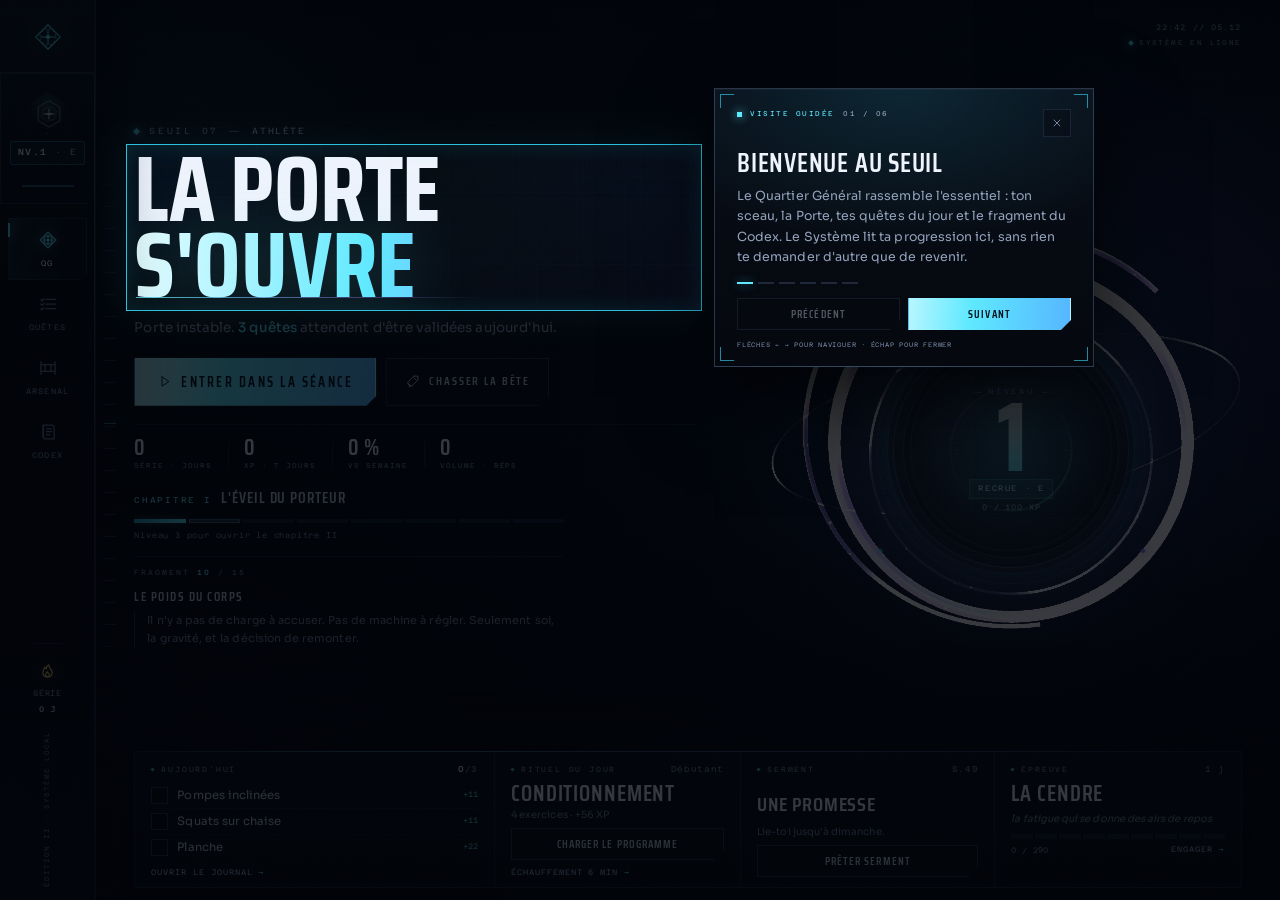
==== commit f215321b: "Add files via upload" ====
--- a/index.html
+++ b/index.html
@@ -1,4 +1,4 @@
-﻿<!DOCTYPE html>
+<!DOCTYPE html>
 <html lang="fr">
 <head>
   <!-- Version autonome : CSS, JS et polices integres. -->
@@ -5512,6 +5512,79 @@
   color: var(--dim);
 }
 .session-foot b { margin-left: 4px; color: var(--cyan); font-weight: 600; }
+
+/* Échauffement guidé — même cadre que la séance, accents plus chauds. */
+.warmup .session-frame {
+  background:
+    radial-gradient(80% 64% at 50% 38%, rgba(139, 92, 246, 0.14), transparent 64%),
+    radial-gradient(70% 60% at 50% 104%, rgba(53, 224, 255, 0.1), transparent 62%),
+    linear-gradient(180deg, #03050b, #060b15 56%, #020409);
+}
+.warmup-done .session-done-icon { color: #c4b5fd; }
+.warmup-main .session-sub {
+  max-width: 48ch;
+  margin-left: auto;
+  margin-right: auto;
+  text-align: center;
+}
+.warmup-core { margin-top: 4px; }
+.warmup-ring .sr-fill { stroke: #a78bfa; filter: drop-shadow(0 0 8px rgba(139, 92, 246, 0.55)); }
+.warmup-zones {
+  display: grid;
+  grid-template-columns: repeat(3, minmax(0, 1fr));
+  gap: 6px;
+  width: min(430px, 100%);
+  margin: 2px auto 0;
+}
+.warmup-zone {
+  display: flex;
+  align-items: center;
+  justify-content: center;
+  gap: 6px;
+  min-height: 30px;
+  padding: 6px 7px;
+  border: 1px solid var(--line);
+  background: rgba(8, 14, 24, 0.6);
+  color: var(--dim);
+  font-family: var(--font-mono);
+  font-size: 7.5px;
+  letter-spacing: 0.1em;
+  text-transform: uppercase;
+  cursor: pointer;
+  clip-path: var(--clip-sm);
+  transition: color 0.2s, border-color 0.2s, background 0.2s;
+}
+.warmup-zone i {
+  flex: none;
+  width: 5px;
+  height: 5px;
+  border: 1px solid currentColor;
+  transform: rotate(45deg);
+}
+.warmup-zone:hover { color: var(--muted); border-color: var(--line-hot); }
+.warmup-zone:focus-visible { outline: 1px solid var(--cyan); outline-offset: 2px; }
+.warmup-zone.is-on {
+  color: #c4b5fd;
+  border-color: rgba(139, 92, 246, 0.55);
+  background: rgba(139, 92, 246, 0.1);
+}
+.warmup-zone.is-on i {
+  background: #c4b5fd;
+  box-shadow: 0 0 8px rgba(139, 92, 246, 0.75);
+}
+.warmup-zone.is-done { color: var(--cyan); }
+.warmup-zone.is-done i { background: var(--cyan); }
+.warmup-elapsed {
+  margin: 0;
+  color: var(--dim);
+  font-family: var(--font-mono);
+  font-size: 8px;
+  letter-spacing: 0.18em;
+}
+.warmup-elapsed span { color: var(--ink); }
+.dock-warmup { margin-top: 2px; }
+.dock-warmup span { transition: transform 0.2s; }
+.dock-warmup:hover span { transform: translateX(3px); }
 
 .btn:disabled {
   opacity: 0.42;
@@ -7106,6 +7179,49 @@
   text-transform: uppercase;
 }
 .ex-path-label b { color: var(--lvl, var(--cyan)); font-weight: 500; }
+/* Consignes dépliables : placement, respiration, erreur à éviter */
+.ex-cues { border-top: 1px dashed rgba(147, 180, 240, 0.14); padding-top: 8px; }
+.ex-cues-head {
+  display: flex;
+  align-items: center;
+  gap: 7px;
+  padding: 2px 0;
+  color: var(--ink-4);
+  font-family: var(--font-mono);
+  font-size: 8px;
+  letter-spacing: 0.16em;
+  text-transform: uppercase;
+  cursor: pointer;
+  list-style: none;
+}
+.ex-cues-head::-webkit-details-marker { display: none; }
+.ex-cues-head:hover { color: var(--ink-2); }
+.ex-cues-head:focus-visible { outline: 1px solid var(--cyan); outline-offset: 3px; }
+.ex-cues-ico { display: grid; place-items: center; color: var(--lvl, var(--cyan)); font-size: 0; }
+.ex-cues-ico svg { width: 12px; height: 12px; }
+.ex-cues-chev { margin-left: auto; display: grid; place-items: center; font-size: 0; transition: transform 0.2s; }
+.ex-cues-chev svg { width: 11px; height: 11px; }
+.ex-cues[open] .ex-cues-chev { transform: rotate(90deg); }
+.ex-cues-list {
+  display: grid;
+  gap: 7px;
+  margin: 8px 0 2px;
+  padding: 0;
+}
+.ex-cues-list > div { display: grid; gap: 1px; }
+.ex-cues-list dt {
+  color: var(--ink-5);
+  font-family: var(--font-mono);
+  font-size: 7.5px;
+  letter-spacing: 0.16em;
+  text-transform: uppercase;
+}
+.ex-cues-list dd {
+  margin: 0;
+  color: var(--ink-4);
+  font-size: 11px;
+  line-height: 1.5;
+}
 .ex-foot {
   display: flex;
   align-items: center;
@@ -7392,7 +7508,7 @@
   .page-title { font-size: clamp(32px, 9vw, 44px); }
   .page-sub { font-size: 12.5px; }
   .head-actions { width: 100%; }
-  .head-actions .btn { flex: 1; }
+  .head-actions .btn { flex: 1 1 auto; }
 
   .card { padding: 18px 16px; }
   .qf-submit { width: 100%; margin-left: 0; justify-content: space-between; }
@@ -11212,10 +11328,18 @@
     <!-- ============ CONTENU ============ -->
     <main class="main" id="main" tabindex="-1">
       <div class="views">
-        <section class="view is-active" data-view="dashboard" id="view-dashboard"></section>
-        <section class="view" data-view="quests" id="view-quests"></section>
-        <section class="view" data-view="library" id="view-library"></section>
-        <section class="view" data-view="profile" id="view-profile"></section>
+        <section class="view is-active" data-view="dashboard" id="view-dashboard">
+          <h1 class="sr-only">Calisthenix — Quartier général</h1>
+        </section>
+        <section class="view" data-view="quests" id="view-quests">
+          <h2 class="sr-only">Journal des quêtes</h2>
+        </section>
+        <section class="view" data-view="library" id="view-library">
+          <h2 class="sr-only">Arsenal des mouvements</h2>
+        </section>
+        <section class="view" data-view="profile" id="view-profile">
+          <h2 class="sr-only">Codex du porteur</h2>
+        </section>
       </div>
     </main>
 
@@ -11241,7 +11365,7 @@
   </div>
 
   <!-- ============ BOOT / LIAISON SYSTÈME ============ -->
-  <div class="boot" id="boot" aria-hidden="true" hidden>
+  <div class="boot" id="boot" hidden>
     <div class="boot-grid" aria-hidden="true"></div>
     <div class="boot-noise" aria-hidden="true"></div>
     <div class="boot-core" aria-hidden="true">
@@ -11270,6 +11394,11 @@
   <!-- ============ SÉANCE GUIDÉE / MINUTEUR DE REPOS ============ -->
   <div class="session" id="session" role="dialog" aria-modal="true" aria-labelledby="sessionTitle" hidden>
     <div class="session-frame" id="sessionFrame"></div>
+  </div>
+
+  <!-- ============ ÉCHAUFFEMENT GUIDÉ ============ -->
+  <div class="session warmup" id="warmup" role="dialog" aria-modal="true" aria-labelledby="warmupTitle" hidden>
+    <div class="session-frame" id="warmupFrame"></div>
   </div>
 
   <!-- ============ SÉANCE LIBRE / ATELIER DE COMPOSITION ============ -->
@@ -12348,6 +12477,9 @@
           <span data-bind="programMeta">Repos planifié</span>
         </div>
         <button class="btn btn-ghost btn-sm" type="button" data-bind="programBtn"></button>
+        <button class="dock-link dock-warmup" type="button" data-action="open-warmup" data-bind="warmupBtn">
+          Échauffement 6 min <span aria-hidden="true">→</span>
+        </button>
       </section>
 
       <section class="dock-panel dock-oath" aria-label="Serment de la semaine">
@@ -12563,6 +12695,17 @@
           r.programBtn.dataset.action = "load-program";
           r.programBtn.dataset.id = String(m.program.index);
           r.programBtn.disabled = false;
+        }
+      }
+
+      /* échauffement */
+      if (r.warmupBtn && m.warmup) {
+        const label = m.warmup.done
+          ? "Échauffement fait · refaire"
+          : `Échauffement ${m.warmup.minutes} min`;
+        if (r.warmupBtn.dataset.label !== label) {
+          r.warmupBtn.dataset.label = label;
+          r.warmupBtn.innerHTML = `${esc(label)} <span aria-hidden="true">→</span>`;
         }
       }
 
@@ -13385,7 +13528,7 @@
   },
   {
     title: "Lancer une séance",
-    text: "Ce bouton ouvre la séance guidée : chaque série se valide au fil de l'effort, avec un minuteur de repos. Tes répétitions réelles nourrissent tes records et ton XP.",
+    text: "Ce bouton ouvre la séance guidée : chaque série se valide au fil de l'effort, avec un minuteur de repos. Tes répétitions réelles nourrissent tes records et ton XP. Juste à côté, l'échauffement guidé prépare les six zones du corps en six minutes.",
     targets: ['[data-bind="primary"]', ".hub-cta .btn-primary"],
     view: "dashboard",
   },
@@ -13530,6 +13673,116 @@
     tip: "En poirier contre un mur, descends la tête au sol et pousse sans cambrer.",
   },
 ];
+
+/* Consignes terrain : placement, respiration, erreur à éviter.
+   Trois points courts, lisibles en pleine série. */
+const FORM_CUES = {
+  "pompes-inclinees": {
+    setup: "Mains un peu plus larges que les épaules sur un support stable, corps gainé de la tête aux talons.",
+    breathe: "Inspire en descendant, expire en poussant le sol loin de toi.",
+    avoid: "Ne laisse pas les hanches tomber ni la tête partir en avant.",
+  },
+  "tractions-australiennes": {
+    setup: "Barre à hauteur de taille, talons au sol, corps gainé et aligné.",
+    breathe: "Expire en tirant la poitrine vers la barre, inspire en redescendant.",
+    avoid: "Ne hausse pas les épaules vers les oreilles et ne casse pas la ligne des hanches.",
+  },
+  "squats-chaise": {
+    setup: "Pieds largeur de bassin, chaise derrière toi, dos droit, regard devant.",
+    breathe: "Inspire en t'asseyant, expire en te relevant sans élan.",
+    avoid: "Ne t'appuie pas sur la chaise et ne laisse pas les genoux rentrer vers l'intérieur.",
+  },
+  "mollets-debout": {
+    setup: "Avant-pieds sur une marche, talons dans le vide, main sur un appui pour l'équilibre.",
+    breathe: "Souffle en montant, contrôle la descente sur trois secondes.",
+    avoid: "Ne rebondis pas et ne plie pas les genoux pour tricher.",
+  },
+  "planche-genoux": {
+    setup: "Genoux au sol, avant-bras sous les épaules, corps droit des épaules aux genoux.",
+    breathe: "Respiration courte et régulière par le nez, ventre rentré, sans bloquer.",
+    avoid: "Ne creuse pas le bas du dos et ne laisse pas les fesses monter.",
+  },
+  "dips-banc": {
+    setup: "Mains au bord du banc, doigts vers l'avant, épaules basses et loin des oreilles.",
+    breathe: "Inspire en descendant jusqu'à 90°, expire en poussant.",
+    avoid: "Ne descends pas plus bas si l'épaule pince, et garde les coudes près du corps.",
+  },
+  "superman": {
+    setup: "Allongé sur le ventre, bras tendus devant, front neutre, nombril rentré.",
+    breathe: "Inspire en décollant bras et jambes, souffle en relâchant lentement.",
+    avoid: "Ne lève pas la tête vers le plafond et ne bloque pas ta respiration.",
+  },
+  "pompes-classiques": {
+    setup: "Mains sous les épaules, corps en planche, fessiers et abdos serrés.",
+    breathe: "Inspire en descendant, expire en poussant.",
+    avoid: "Ne laisse pas le bassin s'affaisser ni les coudes s'ouvrir à 90°.",
+  },
+  "tractions-pronation": {
+    setup: "Prise pronation un peu plus large que les épaules, épaules basses, corps gainé.",
+    breathe: "Expire en montant, inspire en descendant sans lâcher la tension.",
+    avoid: "Pas d'élan de jambes, pas de menton tendu : la poitrine monte vers la barre.",
+  },
+  "squats-libres": {
+    setup: "Pieds largeur d'épaules, pointes légèrement ouvertes, poids sur tout le pied.",
+    breathe: "Inspire en descendant, expire en remontant.",
+    avoid: "Ne décolle pas les talons et ne laisse pas les genoux se toucher.",
+  },
+  "fentes-avant": {
+    setup: "Grand pas devant, genou avant au-dessus de la cheville, buste droit.",
+    breathe: "Inspire en descendant le genou arrière, expire en poussant pour remonter.",
+    avoid: "Ne pose pas le genou arrière brutalement et ne penche pas le buste.",
+  },
+  "planche": {
+    setup: "Avant-bras au sol, coudes sous les épaules, ligne droite des talons à la tête.",
+    breathe: "Respiration continue, côtes descendues, fessiers serrés.",
+    avoid: "Ne retiens pas ton souffle et ne laisse pas le bassin monter ou plonger.",
+  },
+  "hollow-body": {
+    setup: "Allongé sur le dos, bas du dos plaqué au sol, bras et jambes tendus.",
+    breathe: "Souffle lentement en tenant, rentre le ventre à chaque expiration.",
+    avoid: "Ne cambre pas : si le dos décolle, remonte les jambes ou plie les genoux.",
+  },
+  "dips-barres": {
+    setup: "Bras tendus, épaules basses, jambes gainées, regard devant.",
+    breathe: "Inspire en descendant, expire en poussant jusqu'à l'extension.",
+    avoid: "Ne verrouille pas brutalement les coudes et ne laisse pas les épaules remonter.",
+  },
+  "mountain-climbers": {
+    setup: "Position de pompe haute, mains sous les épaules, bassin stable.",
+    breathe: "Respiration rapide et régulière, une expiration par changement de jambe.",
+    avoid: "Ne fais pas rebondir les hanches et ne pose pas les genoux trop loin devant.",
+  },
+  "pompes-archer": {
+    setup: "Mains plus larges, un bras fléchi, l'autre reste tendu, corps gainé.",
+    breathe: "Inspire en te rapprochant du côté fléchi, expire en poussant pour revenir au centre.",
+    avoid: "Ne tourne pas le bassin et ne laisse pas le bras tendu se plier.",
+  },
+  "tractions-lestees": {
+    setup: "Ceinture ou gilet lesté, prise solide, épaules basses avant de tirer.",
+    breathe: "Expire en montant, inspire en descendant, sans à-coup.",
+    avoid: "N'ajoute du poids qu'une fois huit tractions propres maîtrisées, et jamais d'élan.",
+  },
+  "pistol-squats": {
+    setup: "Debout sur une jambe, autre jambe tendue devant, talon bien ancré.",
+    breathe: "Inspire en descendant lentement, expire en remontant.",
+    avoid: "Ne laisse pas le genou d'appui rentrer et ne t'assieds pas d'un coup.",
+  },
+  "dragon-flag": {
+    setup: "Allongé, mains agrippées derrière la tête, corps rigide, poids sur les épaules.",
+    breathe: "Respiration contenue mais continue, jamais bloquée.",
+    avoid: "Ne plie pas les hanches : si le corps casse, raccourcis l'amplitude.",
+  },
+  "muscle-up": {
+    setup: "Prise solide, épaules basses, élan contrôlé depuis les jambes si nécessaire.",
+    breathe: "Expire fort pendant la transition au-dessus de la barre.",
+    avoid: "Ne cherche pas à passer en force avec les coudes vers l'extérieur.",
+  },
+  "handstand-pushup": {
+    setup: "Poirier au mur, mains largeur d'épaules, corps gainé, tête neutre.",
+    breathe: "Inspire en descendant, expire en poussant.",
+    avoid: "Ne cambre pas le dos et ne pose pas la tête violemment au sol.",
+  },
+};
 
 /* ------------------------------------------------------------
    2 bis. PROGRAMME HEBDOMADAIRE
@@ -13886,6 +14139,31 @@
   return { frozen: false };
 }
 
+/* Photographie de la série avant la première validation du jour : elle permet
+   d'annuler proprement une validation (y compris un gel consommé). */
+function streakSnapshot(p) {
+  return {
+    lastCompletionDay: p.lastCompletionDay || null,
+    streak: Number(p.streak) || 0,
+    bestStreak: Number(p.bestStreak) || 0,
+    freezeWeek: p.freezeWeek || null,
+    frozenDays: Array.isArray(p.frozenDays) ? p.frozenDays.slice() : [],
+  };
+}
+
+function restoreStreakSnapshot(p, entry) {
+  const snap = entry && entry.streakBefore;
+  if (!snap || typeof snap !== "object") return;
+  p.lastCompletionDay = typeof snap.lastCompletionDay === "string" ? snap.lastCompletionDay : null;
+  p.streak = Math.max(0, Number(snap.streak) || 0);
+  p.bestStreak = Math.max(0, Number(snap.bestStreak) || 0);
+  p.freezeWeek = typeof snap.freezeWeek === "string" ? snap.freezeWeek : null;
+  p.frozenDays = Array.isArray(snap.frozenDays)
+    ? snap.frozenDays.filter((key) => typeof key === "string").slice(-90)
+    : [];
+  delete entry.streakBefore;
+}
+
 function exerciseXp(ex) {
   return calcXp(ex.level, ex.sets, ex.reps);
 }
@@ -14727,6 +15005,38 @@
 let sessionTimer = null;
 let holdTimer = null;
 
+/* Échauffement guidé : six zones, six minutes, aucun matériel.
+   Chaque zone prépare une articulation ou le tronc avant la séance. */
+const WARMUP_STEPS = [
+  {
+    zone: "Épaules", name: "Cercles de bras", duration: 60,
+    cue: "Bras tendus, grands cercles lents. Change de sens à mi-temps, sans forcer.",
+  },
+  {
+    zone: "Poignets", name: "Rotations et appuis", duration: 55,
+    cue: "Poignets en cercles, paumes vers le sol puis vers le ciel. Termine par de légers appuis.",
+  },
+  {
+    zone: "Hanches", name: "Cercles et fentes", duration: 65,
+    cue: "Hanche ouverte, genou stable. Alterne les cercles et une fente courte de chaque côté.",
+  },
+  {
+    zone: "Chevilles", name: "Pointes et talons", duration: 55,
+    cue: "Monte sur la pointe, redescends lentement, puis bascule le poids vers les talons.",
+  },
+  {
+    zone: "Tronc", name: "Gainage actif", duration: 60,
+    cue: "Debout, côtes descendues, ventre ferme. Ajoute un dead bug lent si tu as la place.",
+  },
+  {
+    zone: "Activation", name: "Montées de genoux", duration: 65,
+    cue: "Rythme souple, bras qui accompagnent. Termine par quelques sauts légers si tu le souhaites.",
+  },
+];
+const WARMUP_TOTAL = WARMUP_STEPS.reduce((sum, step) => sum + step.duration, 0);
+let warmupState = null;
+let warmupTimer = null;
+
 function sessionRestSeconds() {
   return clamp(parseInt(state.settings.rest, 10) || 60, 15, 300);
 }
@@ -15699,6 +16009,358 @@
 }
 
 /* ------------------------------------------------------------
+   4 quater bis. ÉCHAUFFEMENT GUIDÉ
+   Six zones, six minutes, sans matériel. Le minuteur est piloté
+   par horodatage : il reste juste même si l'onglet ralentit.
+   ------------------------------------------------------------ */
+function warmupDoneToday() {
+  return state.settings.warmupDay === dayKey();
+}
+
+function warmupStep() {
+  if (!warmupState) return WARMUP_STEPS[0];
+  return WARMUP_STEPS[clamp(warmupState.index, 0, WARMUP_STEPS.length - 1)];
+}
+
+function warmupElapsedSeconds() {
+  if (!warmupState) return 0;
+  if (warmupState.phase === "done") return WARMUP_TOTAL;
+  let total = 0;
+  for (let i = 0; i < warmupState.index; i += 1) total += WARMUP_STEPS[i].duration;
+  return total + Math.max(0, warmupStep().duration - warmupState.remaining);
+}
+
+function warmupClock(seconds) {
+  const safe = Math.max(0, Math.round(seconds));
+  return `${pad2(Math.floor(safe / 60))}:${pad2(safe % 60)}`;
+}
+
+function warmupZonesHTML() {
+  return WARMUP_STEPS.map((step, i) => {
+    const stateClass = i < warmupState.index ? "is-done" : i === warmupState.index ? "is-on" : "";
+    return `
+      <button class="warmup-zone ${stateClass}" type="button" data-action="warmup-step" data-id="${i}"
+        aria-label="Zone ${i + 1} : ${escapeHtml(step.zone)}" aria-current="${i === warmupState.index ? "step" : "false"}">
+        <i aria-hidden="true"></i><span>${escapeHtml(step.zone)}</span>
+      </button>`;
+  }).join("");
+}
+
+function warmupDoneHTML() {
+  const pending = sessionQueue().length > 0;
+  return `
+    <div class="session-grid" aria-hidden="true"></div>
+    <span class="session-corner session-corner--tl" aria-hidden="true"></span>
+    <span class="session-corner session-corner--tr" aria-hidden="true"></span>
+    <span class="session-corner session-corner--bl" aria-hidden="true"></span>
+    <span class="session-corner session-corner--br" aria-hidden="true"></span>
+    <button class="session-quit" type="button" data-action="warmup-close" aria-label="Fermer l'échauffement">${CLOSE_SVG}</button>
+    <header class="session-top">
+      <div class="session-top-l">
+        <span class="session-code">RITUEL // ÉCHAUFFEMENT // TERMINÉ</span>
+        <span class="session-phase"><i></i> CORPS PRÊT</span>
+      </div>
+    </header>
+    <main class="session-main">
+      <div class="session-done warmup-done">
+        <span class="session-done-kicker">RITUEL ACCOMPLI // SIX ZONES</span>
+        <div class="session-done-icon" aria-hidden="true">${cxIcon("flame")}</div>
+        <h2 class="session-title" id="warmupTitle">Échauffement terminé</h2>
+        <p class="session-done-xp">${warmupClock(WARMUP_TOTAL)} · 6 zones</p>
+        <p class="session-done-log">Épaules, poignets, hanches, chevilles, tronc et activation sont réveillés.</p>
+        <p class="session-done-sub">${pending
+          ? "Ta séance t'attend. Le premier geste sera plus sûr et plus ample."
+          : "Aucune quête en attente. Le journal t'attend pour armer la prochaine séance."}</p>
+      </div>
+      <div class="session-actions">
+        ${pending
+          ? `<button class="btn btn-lime" type="button" data-action="warmup-session">${cxIcon("play")}<span>Lancer la séance</span></button>`
+          : ""}
+        <button class="btn btn-ghost" type="button" data-action="warmup-close">Retour au QG</button>
+        <button class="btn btn-ghost" type="button" data-action="warmup-quests">Voir le journal</button>
+      </div>
+      <p class="session-tip">L'échauffement est enregistré pour aujourd'hui. Tu peux le refaire à tout moment.</p>
+    </main>
+  `;
+}
+
+function warmupHTML() {
+  if (!warmupState) return "";
+  if (warmupState.phase === "done") return warmupDoneHTML();
+  const step = warmupStep();
+  const remaining = Math.max(0, warmupState.remaining);
+  const stepPct = clamp(remaining / step.duration, 0, 1);
+  const elapsed = warmupElapsedSeconds();
+  const totalPct = clamp(elapsed / WARMUP_TOTAL, 0, 1) * 100;
+  const running = warmupState.phase === "run";
+  const label = running ? "Mettre en pause" : remaining < step.duration ? "Reprendre" : "Démarrer l'échauffement";
+  return `
+    <div class="session-grid" aria-hidden="true"></div>
+    <span class="session-corner session-corner--tl" aria-hidden="true"></span>
+    <span class="session-corner session-corner--tr" aria-hidden="true"></span>
+    <span class="session-corner session-corner--bl" aria-hidden="true"></span>
+    <span class="session-corner session-corner--br" aria-hidden="true"></span>
+    <button class="session-quit" type="button" data-action="warmup-close" aria-label="Quitter l'échauffement">${CLOSE_SVG}</button>
+    <header class="session-top">
+      <div class="session-top-l">
+        <span class="session-code">RITUEL // ÉCHAUFFEMENT // 06 MIN</span>
+        <span class="session-phase"><i></i> ${running ? "EN MOUVEMENT" : warmupState.phase === "pause" ? "EN PAUSE" : "PRÊT"}</span>
+      </div>
+      <div class="session-progress-wrap">
+        <span class="session-progress-label">RITUEL <b>${Math.round(totalPct)} %</b></span>
+        <span class="session-progress-bar" role="progressbar" aria-valuemin="0" aria-valuemax="${WARMUP_TOTAL}" aria-valuenow="${Math.round(elapsed)}">
+          <i id="warmupBarFill" style="width:${totalPct.toFixed(1)}%"></i>
+        </span>
+      </div>
+    </header>
+    <main class="session-main warmup-main">
+      <div class="session-head">
+        <span class="session-kicker"><i></i> ${escapeHtml(step.zone.toUpperCase())} // ZONE ${warmupState.index + 1} SUR ${WARMUP_STEPS.length}</span>
+        <h2 class="session-title" id="warmupTitle">${escapeHtml(step.name)}</h2>
+        <p class="session-sub">${escapeHtml(step.cue)}</p>
+      </div>
+      <div class="session-rest warmup-core">
+        <div class="session-ring warmup-ring" id="warmupRing">
+          <svg viewBox="0 0 128 128" aria-hidden="true">
+            <circle class="sr-track" cx="64" cy="64" r="54"/>
+            <circle class="sr-fill" id="warmupRingFill" cx="64" cy="64" r="54"
+              stroke-dasharray="${SESSION_RING_C.toFixed(2)}" stroke-dashoffset="${((1 - stepPct) * SESSION_RING_C).toFixed(2)}"/>
+          </svg>
+          <span class="session-rest-count" id="warmupCount" role="timer" aria-live="off">${Math.ceil(remaining)}</span>
+          <span class="session-rest-unit">SEC</span>
+        </div>
+        <div class="warmup-zones" role="group" aria-label="Zones de l'échauffement">${warmupZonesHTML()}</div>
+        <p class="warmup-elapsed"><span id="warmupElapsed">${warmupClock(elapsed)}</span> / ${warmupClock(WARMUP_TOTAL)}</p>
+      </div>
+      <div class="session-actions">
+        <button class="btn btn-lime" type="button" data-action="warmup-toggle">
+          ${cxIcon(running ? "pause" : "play")}<span>${label}</span>
+        </button>
+        <button class="btn btn-ghost" type="button" data-action="warmup-skip">Passer la zone</button>
+        ${warmupState.index > 0 ? `<button class="btn btn-ghost btn-sm" type="button" data-action="warmup-prev">Zone précédente</button>` : ""}
+      </div>
+      <p class="session-tip">Espace pour mettre en pause · ← → pour changer de zone · Échap pour quitter</p>
+      <p class="sr-only" id="warmupLive" role="status" aria-live="polite">${escapeHtml(warmupState.announce || "")}</p>
+    </main>
+    <footer class="session-foot">
+      <span>ZONE <b>${warmupState.index + 1} / ${WARMUP_STEPS.length}</b></span>
+      <span>TOTAL <b>06 MIN</b></span>
+      <span>INTENSITÉ <b>Douce</b></span>
+    </footer>
+  `;
+}
+
+function renderWarmup(focusPrimary = false) {
+  const frame = $("warmupFrame");
+  if (!frame || !warmupState) return;
+  frame.innerHTML = warmupHTML();
+  if (focusPrimary) window.setTimeout(focusWarmupPrimary, 30);
+}
+
+function focusWarmupPrimary() {
+  const overlay = $("warmup");
+  if (!overlay || overlay.hidden) return;
+  const target = overlay.querySelector(".session-actions .btn-lime")
+    || overlay.querySelector("[data-action='warmup-close']");
+  if (target) target.focus({ preventScroll: true });
+}
+
+function warmupStopTimer() {
+  if (warmupTimer) {
+    window.clearInterval(warmupTimer);
+    warmupTimer = null;
+  }
+}
+
+function warmupSyncUI() {
+  if (!warmupState || warmupState.phase === "done") return;
+  const step = warmupStep();
+  const remaining = Math.max(0, warmupState.remaining);
+  const stepPct = clamp(remaining / step.duration, 0, 1);
+  const elapsed = warmupElapsedSeconds();
+  const count = $("warmupCount");
+  if (count) count.textContent = Math.ceil(remaining);
+  const ring = $("warmupRingFill");
+  if (ring) ring.style.strokeDashoffset = String((1 - stepPct) * SESSION_RING_C);
+  const bar = $("warmupBarFill");
+  if (bar) bar.style.width = `${(clamp(elapsed / WARMUP_TOTAL, 0, 1) * 100).toFixed(1)}%`;
+  const barWrap = bar ? bar.parentElement : null;
+  if (barWrap) barWrap.setAttribute("aria-valuenow", String(Math.round(elapsed)));
+  const label = $("warmupElapsed");
+  if (label) label.textContent = warmupClock(elapsed);
+}
+
+function warmupStartTimer() {
+  warmupStopTimer();
+  warmupTimer = window.setInterval(() => {
+    if (!warmupState || warmupState.phase !== "run") {
+      warmupStopTimer();
+      return;
+    }
+    warmupState.remaining = Math.max(0, (warmupState.endsAt - Date.now()) / 1000);
+    warmupSyncUI();
+    if (warmupState.remaining <= 0) {
+      warmupStopTimer();
+      warmupAdvance();
+    }
+  }, 120);
+  warmupSyncUI();
+}
+
+function warmupVibrate(pattern) {
+  if (!navigator.vibrate || prefersReduced()) return;
+  try { navigator.vibrate(pattern); } catch (err) { /* vibration indisponible */ }
+}
+
+function warmupFinish() {
+  if (!warmupState) return;
+  warmupStopTimer();
+  warmupState.phase = "done";
+  warmupState.remaining = 0;
+  state.settings.warmupDay = dayKey();
+  save();
+  renderWarmup(true);
+  beep("complete");
+  warmupVibrate([90, 60, 90, 60, 160]);
+}
+
+function warmupAdvance() {
+  if (!warmupState) return;
+  if (warmupState.index >= WARMUP_STEPS.length - 1) {
+    warmupFinish();
+    return;
+  }
+  warmupState.index += 1;
+  const step = warmupStep();
+  warmupState.phase = "run";
+  warmupState.remaining = step.duration;
+  warmupState.endsAt = Date.now() + step.duration * 1000;
+  warmupState.announce = `Zone ${warmupState.index + 1} sur ${WARMUP_STEPS.length} : ${step.name}.`;
+  renderWarmup(true);
+  beep("add");
+  warmupVibrate(70);
+  warmupStartTimer();
+}
+
+function warmupToggle() {
+  if (!warmupState || warmupState.phase === "done") return;
+  if (warmupState.phase === "run") {
+    warmupState.remaining = Math.max(0, (warmupState.endsAt - Date.now()) / 1000);
+    warmupState.phase = "pause";
+    warmupStopTimer();
+    renderWarmup(true);
+    beep("undo");
+    return;
+  }
+  if (warmupState.remaining <= 0) warmupState.remaining = warmupStep().duration;
+  warmupState.phase = "run";
+  warmupState.endsAt = Date.now() + warmupState.remaining * 1000;
+  warmupState.announce = `${warmupStep().name}, c'est parti.`;
+  renderWarmup(true);
+  beep("add");
+  warmupStartTimer();
+}
+
+function warmupSkip() {
+  if (!warmupState || warmupState.phase === "done") return;
+  if (warmupState.index >= WARMUP_STEPS.length - 1) {
+    warmupFinish();
+    return;
+  }
+  warmupState.index += 1;
+  const step = warmupStep();
+  warmupState.phase = "run";
+  warmupState.remaining = step.duration;
+  warmupState.endsAt = Date.now() + step.duration * 1000;
+  warmupState.announce = `Zone suivante : ${step.name}.`;
+  renderWarmup(true);
+  beep("add");
+  warmupStartTimer();
+}
+
+function warmupPrev() {
+  if (!warmupState || warmupState.phase === "done") return;
+  warmupStopTimer();
+  warmupState.index = Math.max(0, warmupState.index - 1);
+  const step = warmupStep();
+  warmupState.phase = "pause";
+  warmupState.remaining = step.duration;
+  warmupState.endsAt = 0;
+  warmupState.announce = `Retour à ${step.name}.`;
+  renderWarmup(true);
+  beep("undo");
+}
+
+function warmupStepTo(index) {
+  if (!warmupState || warmupState.phase === "done") return;
+  const target = clamp(parseInt(index, 10) || 0, 0, WARMUP_STEPS.length - 1);
+  warmupStopTimer();
+  warmupState.index = target;
+  const step = warmupStep();
+  warmupState.phase = "pause";
+  warmupState.remaining = step.duration;
+  warmupState.endsAt = 0;
+  warmupState.announce = `Zone ${target + 1} : ${step.name}.`;
+  renderWarmup(true);
+  beep("undo");
+}
+
+function openWarmup() {
+  const overlay = $("warmup");
+  if (!overlay || !overlay.hidden) return;
+  if (sessionState) {
+    showToast({
+      icon: "hourglass",
+      title: "Séance en cours",
+      desc: "Termine ou quitte la séance avant de lancer l'échauffement.",
+      tone: "neutral",
+      duration: 3200,
+    });
+    return;
+  }
+  if (activeOverlay()) return;
+  warmupState = {
+    index: 0,
+    phase: "ready",
+    remaining: WARMUP_STEPS[0].duration,
+    endsAt: 0,
+    announce: "",
+  };
+  rememberOverlayFocus("warmup");
+  overlay.hidden = false;
+  document.body.classList.add("no-scroll");
+  syncModalState();
+  renderWarmup();
+  beep("engage");
+  window.setTimeout(focusWarmupPrimary, 120);
+}
+
+function closeWarmup() {
+  const overlay = $("warmup");
+  if (!overlay || overlay.hidden) return;
+  warmupStopTimer();
+  warmupState = null;
+  overlay.hidden = true;
+  const frame = $("warmupFrame");
+  if (frame) frame.innerHTML = "";
+  const levelUp = $("levelUp");
+  const session = $("session");
+  if (!huntState && (!levelUp || levelUp.hidden) && (!session || session.hidden)) {
+    document.body.classList.remove("no-scroll");
+  }
+  syncModalState();
+  renderAll();
+  restoreOverlayFocus("warmup");
+}
+
+function warmupStartSession() {
+  const pending = sessionQueue().length > 0;
+  closeWarmup();
+  if (pending) window.setTimeout(openSession, 90);
+  else setView("quests");
+}
+
+/* ------------------------------------------------------------
    4 quinquies. SÉANCE LIBRE & MODÈLES
    Atelier hors registre : on pioche dans l'Arsenal, on ajuste,
    puis la séance se déroule avec le même moteur que les quêtes.
@@ -16076,7 +16738,7 @@
     records: {},
     templates: [],
     lore: { seen: [] },
-    settings: { sound: true, rest: 60, tourDone: false },
+    settings: { sound: true, rest: 60, tourDone: false, warmupDay: null },
   };
 }
 
@@ -16173,6 +16835,10 @@
   merged.profile.oathsKept = Math.max(0, Number(merged.profile.oathsKept) || 0);
   merged.profile.sessions = Math.max(0, Number(merged.profile.sessions) || 0);
   merged.settings.rest = clamp(parseInt(merged.settings.rest, 10) || 60, 15, 300);
+  merged.settings.warmupDay = typeof merged.settings.warmupDay === "string"
+    && /^\d{4}-\d{2}-\d{2}$/.test(merged.settings.warmupDay)
+    ? merged.settings.warmupDay
+    : null;
   merged.profile.weekClaims = merged.profile.weekClaims && typeof merged.profile.weekClaims === "object" && !Array.isArray(merged.profile.weekClaims)
     ? merged.profile.weekClaims
     : {};
@@ -16183,6 +16849,7 @@
   Object.keys(merged.history).forEach((key) => {
     const entry = merged.history[key];
     if (!entry || typeof entry !== "object") delete merged.history[key];
+    else if (entry.streakBefore && typeof entry.streakBefore !== "object") delete entry.streakBefore;
   });
 
   /* v3 — journal de séances et records personnels (migration douce) */
@@ -16766,7 +17433,7 @@
 const overlayFocusReturn = new Map();
 
 function activeOverlay() {
-  return ["tour", "levelUp", "hunt", "session", "freeBuilder"]
+  return ["tour", "levelUp", "hunt", "warmup", "session", "freeBuilder"]
     .map((id) => $(id))
     .find((el) => el && !el.hidden) || null;
 }
@@ -17063,6 +17730,10 @@
       tier: programTierLabel(),
     },
     resume: Boolean(sessionState),
+    warmup: {
+      done: warmupDoneToday(),
+      minutes: Math.round(WARMUP_TOTAL / 60),
+    },
     lore: dailyLore(),
   };
 }
@@ -17117,6 +17788,9 @@
       <div class="head-actions">
         <button class="btn ${rest > 0 ? "btn-lime" : "btn-ghost"} btn-sm" type="button" data-action="open-session">
           ${rest > 0 ? cxIcon("play") : cxIcon("check")}<span>${sessionState ? "Reprendre la séance" : rest > 0 ? "Lancer la séance" : "Séance close"}</span>
+        </button>
+        <button class="btn btn-ghost btn-sm" type="button" data-action="open-warmup">
+          ${cxIcon(warmupDoneToday() ? "check" : "flame")}<span>${warmupDoneToday() ? "Échauffement fait" : "Échauffement"}</span>
         </button>
         <button class="btn btn-ghost btn-sm" type="button" data-action="open-free-builder">
           ${cxIcon("layers")}<span>Séance libre</span>
@@ -17285,6 +17959,7 @@
   const cfg = LEVELS[ex.level];
   const xp = exerciseXp(ex);
   const path = exercisePath(ex);
+  const cues = FORM_CUES[ex.id];
   const added = state.tasks.some((t) => t.exerciseId === ex.id);
   return `
     <article class="ex-card" style="--lvl:${cfg.color}">
@@ -17305,6 +17980,19 @@
         </span>
         <span class="ex-path-label">Filière <b>${path.numeral}</b> · ${escapeHtml(path.label)}</span>
       </div>
+      ${cues ? `
+      <details class="ex-cues">
+        <summary class="ex-cues-head">
+          <span class="ex-cues-ico" aria-hidden="true">${cxIcon("target")}</span>
+          <span>Consignes</span>
+          <span class="ex-cues-chev" aria-hidden="true">${cxIcon("chevron")}</span>
+        </summary>
+        <dl class="ex-cues-list">
+          <div><dt>Placement</dt><dd>${escapeHtml(cues.setup)}</dd></div>
+          <div><dt>Respiration</dt><dd>${escapeHtml(cues.breathe)}</dd></div>
+          <div><dt>À éviter</dt><dd>${escapeHtml(cues.avoid)}</dd></div>
+        </dl>
+      </details>` : ""}
       <div class="ex-foot">
         <span class="xp-pill">+${xp} XP</span>
         ${added
@@ -17835,20 +18523,7 @@
   const before = levelInfo(p.xp);
 
   if (isDone) {
-    task.doneDate = null;
-    p.xp = Math.max(0, p.xp - task.xp);
-    p.questsDone = Math.max(0, p.questsDone - 1);
-    p.volume = Math.max(0, p.volume - task.sets * task.reps);
-    const entry = state.history[today];
-    if (entry) {
-      entry.xp = Math.max(0, (entry.xp || 0) - task.xp);
-      entry.tasks = Math.max(0, (entry.tasks || 0) - 1);
-      entry.volume = Math.max(0, (entry.volume || 0) - task.sets * task.reps);
-      if (entry.levels && entry.levels[task.level]) {
-        entry.levels[task.level] = Math.max(0, entry.levels[task.level] - 1);
-        if (!entry.levels[task.level]) delete entry.levels[task.level];
-      }
-    }
+    reverseTaskCompletion(task);
     save();
     renderAll();
     showToast({ icon: "reset", title: "Quête annulée", desc: `−${task.xp} XP · ${task.name}`, tone: "neutral" });
@@ -17864,9 +18539,11 @@
   p.musclesDone = p.musclesDone && typeof p.musclesDone === "object" ? p.musclesDone : {};
   if (task.muscle) p.musclesDone[task.muscle] = true;
 
+  const streakBefore = p.lastCompletionDay === today ? null : streakSnapshot(p);
   const streakUpdate = advanceStreak(p, today);
 
   const entry = state.history[today] || (state.history[today] = { xp: 0, tasks: 0, volume: 0 });
+  if (streakBefore && !entry.streakBefore) entry.streakBefore = streakBefore;
   entry.xp = (entry.xp || 0) + task.xp;
   entry.tasks = (entry.tasks || 0) + 1;
   entry.volume = (entry.volume || 0) + task.sets * task.reps;
@@ -17935,6 +18612,9 @@
       entry.levels[task.level] = Math.max(0, entry.levels[task.level] - 1);
       if (!entry.levels[task.level]) delete entry.levels[task.level];
     }
+    // Plus aucune quête validée aujourd'hui : on rend la série et le gel
+    // exactement dans l'état d'avant la première validation du jour.
+    if (entry.tasks === 0 && entry.streakBefore) restoreStreakSnapshot(p, entry);
   }
   task.doneDate = null;
 }
@@ -18251,6 +18931,31 @@
       break;
     case "open-session":
       openSession();
+      break;
+    case "open-warmup":
+      openWarmup();
+      break;
+    case "warmup-toggle":
+      warmupToggle();
+      break;
+    case "warmup-skip":
+      warmupSkip();
+      break;
+    case "warmup-prev":
+      warmupPrev();
+      break;
+    case "warmup-step":
+      warmupStepTo(id);
+      break;
+    case "warmup-close":
+      closeWarmup();
+      break;
+    case "warmup-quests":
+      closeWarmup();
+      setView("quests");
+      break;
+    case "warmup-session":
+      warmupStartSession();
       break;
     case "open-free-builder":
       openFreeBuilder();
@@ -18486,6 +19191,32 @@
     }
     return;
   }
+  const warmupOverlay = $("warmup");
+  if (warmupOverlay && !warmupOverlay.hidden) {
+    if (event.key === "Escape") {
+      event.preventDefault();
+      closeWarmup();
+      return;
+    }
+    const warmupTag = String((event.target && event.target.tagName) || "").toLowerCase();
+    const warmupTyping = ["button", "input", "textarea", "select", "a"].includes(warmupTag);
+    if (event.key === " " && !warmupTyping) {
+      event.preventDefault();
+      warmupToggle();
+      return;
+    }
+    if (event.key === "ArrowRight") {
+      event.preventDefault();
+      warmupSkip();
+      return;
+    }
+    if (event.key === "ArrowLeft") {
+      event.preventDefault();
+      warmupPrev();
+      return;
+    }
+    return;
+  }
   if (event.key === "Escape") {
     const levelUp = $("levelUp");
     if (levelUp && !levelUp.hidden) {
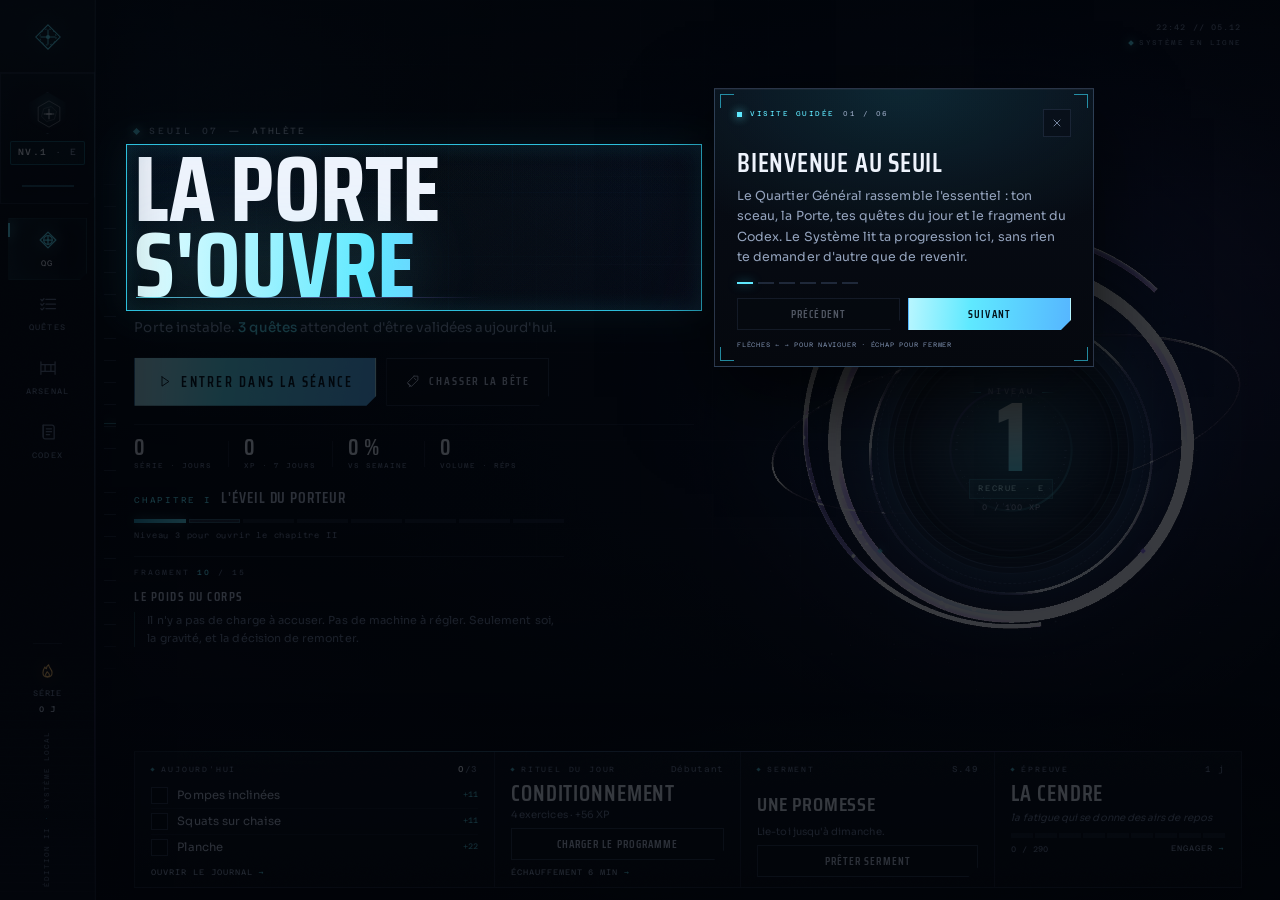
==== commit 5d2a383e: "Add files via upload" ====
--- a/index.html
+++ b/index.html
@@ -1,4 +1,4 @@
-<!DOCTYPE html>
+﻿<!DOCTYPE html>
 <html lang="fr">
 <head>
   <!-- Version autonome : CSS, JS et polices integres. -->
@@ -5586,6 +5586,241 @@
 .dock-warmup span { transition: transform 0.2s; }
 .dock-warmup:hover span { transform: translateX(3px); }
 
+/* Test de niveau initial — même cadre que la séance, accents dorés. */
+.placement .session-frame {
+  background:
+    radial-gradient(80% 64% at 50% 34%, rgba(255, 200, 87, 0.08), transparent 64%),
+    radial-gradient(70% 60% at 50% 104%, rgba(53, 224, 255, 0.1), transparent 62%),
+    linear-gradient(180deg, #03050b, #060b15 56%, #020409);
+}
+.placement.is-done .session-frame {
+  background:
+    radial-gradient(80% 64% at 50% 34%, rgba(53, 224, 255, 0.14), transparent 64%),
+    radial-gradient(70% 60% at 50% 104%, rgba(139, 92, 246, 0.14), transparent 62%),
+    linear-gradient(180deg, #03050b, #060b15 56%, #020409);
+}
+.placement-main .session-sub {
+  max-width: 46ch;
+  margin: 0 auto;
+  font-size: 10.5px;
+  line-height: 1.75;
+  letter-spacing: 0.04em;
+  text-transform: none;
+  text-align: center;
+  color: var(--muted);
+}
+.pl-steps {
+  display: flex;
+  flex-direction: column;
+  gap: 6px;
+  width: min(520px, 100%);
+  margin: 18px auto 0;
+  padding: 0;
+  list-style: none;
+}
+.pl-steps li {
+  display: flex;
+  align-items: center;
+  gap: 12px;
+  padding: 11px 14px;
+  border: 1px solid var(--line);
+  background: rgba(8, 14, 24, 0.62);
+  clip-path: var(--clip-sm);
+  text-align: left;
+}
+.pl-step-n {
+  flex: none;
+  font-family: var(--font-mono);
+  font-size: 9px;
+  letter-spacing: 0.12em;
+  color: var(--gold);
+}
+.pl-step-main {
+  flex: 1;
+  display: flex;
+  flex-direction: column;
+  gap: 3px;
+  min-width: 0;
+}
+.pl-step-main b {
+  font-family: var(--font-display);
+  font-weight: 700;
+  font-size: 16px;
+  line-height: 1.1;
+  letter-spacing: 0.04em;
+  text-transform: uppercase;
+  color: var(--ink);
+}
+.pl-step-main small {
+  font-family: var(--font-mono);
+  font-size: 8px;
+  line-height: 1.4;
+  letter-spacing: 0.06em;
+  color: var(--muted);
+}
+.pl-step-unit {
+  flex: none;
+  font-family: var(--font-mono);
+  font-size: 6.5px;
+  letter-spacing: 0.18em;
+  text-transform: uppercase;
+  color: var(--dim);
+}
+.pl-note {
+  max-width: 54ch;
+  margin: 14px auto 0;
+  font-family: var(--font-mono);
+  font-size: 9px;
+  line-height: 1.8;
+  letter-spacing: 0.03em;
+  color: var(--dim);
+}
+.pl-counter {
+  display: flex;
+  align-items: center;
+  justify-content: center;
+  gap: clamp(10px, 3vw, 22px);
+  margin: clamp(16px, 3vh, 30px) 0 8px;
+}
+.pl-step-btn {
+  display: grid;
+  place-items: center;
+  width: 46px;
+  height: 46px;
+  border: 1px solid var(--line-strong);
+  background: rgba(8, 14, 24, 0.72);
+  color: var(--cyan);
+  font-family: var(--font-display);
+  font-size: 26px;
+  line-height: 1;
+  cursor: pointer;
+  clip-path: var(--clip-sm);
+  transition: color 0.2s, border-color 0.2s, transform 0.15s;
+}
+.pl-step-btn:hover { color: #d7fbff; border-color: var(--line-hot); transform: translateY(-1px); }
+.pl-step-btn:active { transform: translateY(0); }
+.pl-step-btn:focus-visible { outline: 1px solid var(--cyan); outline-offset: 2px; }
+.pl-value {
+  display: grid;
+  justify-items: center;
+  gap: 2px;
+  padding: 8px 16px 6px;
+  border: 1px solid var(--line);
+  background: rgba(8, 14, 24, 0.6);
+  clip-path: var(--clip-sm);
+  transition: border-color 0.2s, box-shadow 0.2s;
+}
+.pl-value:focus-within { border-color: rgba(53, 224, 255, 0.55); box-shadow: 0 0 26px rgba(53, 224, 255, 0.16); }
+.pl-value input {
+  width: 3.6ch;
+  padding: 0;
+  border: 0;
+  background: transparent;
+  color: #f2fdff;
+  font-family: var(--font-display);
+  font-weight: 700;
+  font-size: clamp(64px, 17vw, 118px);
+  line-height: 0.9;
+  letter-spacing: -0.05em;
+  text-align: center;
+  text-shadow: 0 0 34px rgba(53, 224, 255, 0.35);
+  appearance: textfield;
+  -moz-appearance: textfield;
+}
+.pl-value input:focus { outline: none; }
+.pl-value input::-webkit-outer-spin-button,
+.pl-value input::-webkit-inner-spin-button { -webkit-appearance: none; margin: 0; }
+.pl-unit {
+  font-family: var(--font-mono);
+  font-size: 8px;
+  letter-spacing: 0.3em;
+  text-transform: uppercase;
+  color: var(--dim);
+}
+.pl-presets {
+  display: flex;
+  flex-wrap: wrap;
+  justify-content: center;
+  gap: 6px;
+  width: min(440px, 100%);
+  margin: 0 auto;
+}
+.pl-preset {
+  min-width: 54px;
+  min-height: 32px;
+  padding: 6px 10px;
+  border: 1px solid var(--line);
+  background: rgba(8, 14, 24, 0.55);
+  color: var(--muted);
+  font-family: var(--font-mono);
+  font-size: 9px;
+  letter-spacing: 0.08em;
+  cursor: pointer;
+  clip-path: var(--clip-sm);
+  transition: color 0.2s, border-color 0.2s, background 0.2s;
+}
+.pl-preset:hover,
+.pl-preset.is-on { color: var(--cyan); border-color: rgba(53, 224, 255, 0.5); background: rgba(53, 224, 255, 0.08); }
+.pl-preset:focus-visible { outline: 1px solid var(--cyan); outline-offset: 2px; }
+.pl-core { margin-top: 2px; }
+.pl-ring .sr-fill { stroke: var(--gold); filter: drop-shadow(0 0 9px rgba(255, 200, 87, 0.55)); }
+.pl-hold-note {
+  margin: 0;
+  font-family: var(--font-mono);
+  font-size: 8px;
+  letter-spacing: 0.14em;
+  text-transform: uppercase;
+  color: var(--muted);
+}
+.pl-icon { display: inline-flex; }
+.pl-icon-pause { display: none; }
+.placement.is-running .pl-icon-play { display: none; }
+.placement.is-running .pl-icon-pause { display: inline-flex; }
+.pl-done { width: 100%; }
+.pl-results {
+  display: grid;
+  grid-template-columns: repeat(3, minmax(0, 1fr));
+  gap: 8px;
+  width: min(520px, 100%);
+  margin: 4px 0 14px;
+}
+.pl-result {
+  padding: 12px 10px;
+  border: 1px solid var(--line);
+  background: rgba(9, 16, 27, 0.7);
+  box-shadow: inset 0 2px 0 var(--tier, var(--line-hot));
+  clip-path: var(--clip-sm);
+}
+.pl-result span {
+  display: block;
+  font-family: var(--font-mono);
+  font-size: 6.5px;
+  letter-spacing: 0.2em;
+  text-transform: uppercase;
+  color: var(--dim);
+}
+.pl-result b {
+  display: block;
+  margin-top: 4px;
+  font-family: var(--font-display);
+  font-weight: 700;
+  font-size: 24px;
+  line-height: 1;
+  color: var(--ink);
+}
+.pl-result em {
+  display: block;
+  margin-top: 4px;
+  font-family: var(--font-mono);
+  font-style: normal;
+  font-size: 6.5px;
+  letter-spacing: 0.12em;
+  text-transform: uppercase;
+  color: var(--tier, var(--muted));
+}
+.pl-done .session-done-log { max-width: 460px; }
+.pl-done .session-title { margin-bottom: 10px; }
+
 .btn:disabled {
   opacity: 0.42;
   cursor: not-allowed;
@@ -5825,6 +6060,68 @@
   text-transform: uppercase;
   color: var(--dim);
 }
+.program-cal {
+  display: grid;
+  grid-template-columns: 28px minmax(0, 1fr) auto;
+  align-items: center;
+  gap: 12px;
+  padding: 13px 18px;
+  border-bottom: 1px solid var(--line);
+  background: linear-gradient(90deg, rgba(255, 200, 87, 0.07), transparent 70%);
+}
+.program-cal-icon {
+  display: grid;
+  place-items: center;
+  width: 28px;
+  height: 28px;
+  color: var(--gold);
+  border: 1px solid rgba(255, 200, 87, 0.34);
+  background: rgba(255, 200, 87, 0.08);
+  clip-path: var(--clip-sm);
+}
+.program-cal-icon svg { width: 15px; height: 15px; }
+.program-cal-main {
+  display: flex;
+  flex-direction: column;
+  gap: 2px;
+  min-width: 0;
+}
+.program-cal-kicker {
+  font-family: var(--font-mono);
+  font-size: 6.5px;
+  letter-spacing: 0.18em;
+  text-transform: uppercase;
+  color: var(--dim);
+}
+.program-cal-main b {
+  font-family: var(--font-display);
+  font-weight: 700;
+  font-size: 14px;
+  line-height: 1.2;
+  letter-spacing: 0.05em;
+  text-transform: uppercase;
+  color: var(--ink);
+}
+.program-cal-main span {
+  font-family: var(--font-mono);
+  font-size: 6.8px;
+  line-height: 1.5;
+  letter-spacing: 0.07em;
+  text-transform: uppercase;
+  color: var(--muted);
+}
+.program-cal .btn { min-width: 0; }
+.program-cal.is-done { background: linear-gradient(90deg, rgba(53, 224, 255, 0.08), transparent 70%); }
+.program-cal.is-done .program-cal-icon {
+  color: var(--cyan);
+  border-color: rgba(53, 224, 255, 0.32);
+  background: rgba(53, 224, 255, 0.08);
+}
+.program-card.is-flash { animation: programFlash 1.3s ease; }
+@keyframes programFlash {
+  0%, 100% { box-shadow: none; }
+  30% { box-shadow: 0 0 0 1px rgba(53, 224, 255, 0.5), 0 0 26px rgba(53, 224, 255, 0.22); }
+}
 .program-note {
   margin: 0;
   padding: 12px 18px 14px;
@@ -5842,6 +6139,21 @@
   .program-side .btn { min-width: 0; padding: 9px 11px; font-size: 8px; }
   .program-card .card-head { padding: 14px; }
   .program-note { padding: 11px 14px 13px; }
+  .program-cal { grid-template-columns: 24px minmax(0, 1fr); gap: 10px; padding: 12px 14px; }
+  .program-cal-icon { width: 24px; height: 24px; }
+  .program-cal-main b { font-size: 13px; }
+  .program-cal .btn { grid-column: 1 / -1; width: 100%; justify-content: center; }
+  .pl-steps li { padding: 9px 11px; gap: 9px; }
+  .pl-step-main b { font-size: 14px; }
+  .pl-step-main small { font-size: 7px; }
+  .pl-counter { gap: 8px; }
+  .pl-step-btn { width: 42px; height: 42px; font-size: 23px; }
+  .pl-value { padding: 7px 12px 5px; }
+  .pl-preset { min-width: 46px; padding: 6px 8px; }
+  .pl-result { padding: 10px 6px; }
+  .pl-result b { font-size: 20px; }
+  .pl-result em { font-size: 6px; letter-spacing: 0.08em; }
+  .placement-main .session-sub { font-size: 10px; }
 }
 
 /* ------------------------------------------------------------
@@ -6003,6 +6315,105 @@
   .sys-kicker { font-size: 6px; }
   .stage-sub { font-size: 12.5px; }
   .stat-value { font-size: 21px; }
+}
+
+/* ------------------------------------------------------------
+   18 quinquies. TRIO DU JOUR
+   ------------------------------------------------------------ */
+.card.daily-card { margin-bottom: 14px; }
+.daily-grid {
+  display: grid;
+  grid-template-columns: repeat(3, minmax(0, 1fr));
+  gap: 10px;
+  margin-top: 2px;
+}
+.daily-item {
+  display: flex;
+  align-items: flex-start;
+  gap: 10px;
+  min-width: 0;
+  padding: 12px 13px;
+  border: 1px solid var(--hairline);
+  background:
+    linear-gradient(180deg, rgba(147, 180, 240, 0.04), transparent 60%),
+    rgba(7, 10, 17, 0.55);
+}
+.daily-item.is-added {
+  border-color: rgba(53, 224, 255, 0.3);
+  background:
+    linear-gradient(90deg, rgba(53, 224, 255, 0.07), transparent 72%),
+    rgba(7, 10, 17, 0.55);
+}
+.daily-glyph {
+  display: grid;
+  place-items: center;
+  width: 30px;
+  height: 30px;
+  flex: none;
+  color: var(--cyan);
+  border: 1px solid rgba(53, 224, 255, 0.28);
+  background: rgba(53, 224, 255, 0.06);
+  clip-path: var(--clip-sm);
+}
+.daily-glyph svg { width: 15px; height: 15px; }
+.daily-main {
+  display: flex;
+  flex-direction: column;
+  gap: 2px;
+  min-width: 0;
+  flex: 1 1 auto;
+}
+.daily-kicker {
+  font-family: var(--font-mono);
+  font-size: 6.5px;
+  letter-spacing: 0.18em;
+  text-transform: uppercase;
+  color: var(--dim);
+}
+.daily-name {
+  font-family: var(--font-display);
+  font-size: 14px;
+  font-weight: 700;
+  line-height: 1.2;
+  color: var(--ink);
+  overflow-wrap: anywhere;
+}
+.daily-dose {
+  font-family: var(--font-mono);
+  font-size: 8px;
+  letter-spacing: 0.08em;
+  line-height: 1.5;
+  color: var(--ink-4);
+}
+.daily-state {
+  display: grid;
+  place-items: center;
+  width: 16px;
+  height: 16px;
+  flex: none;
+  color: var(--mint);
+}
+.daily-state svg { width: 13px; height: 13px; }
+.daily-foot {
+  display: flex;
+  align-items: center;
+  justify-content: space-between;
+  gap: 12px;
+  flex-wrap: wrap;
+  margin-top: 12px;
+}
+.daily-note {
+  margin: 0;
+  max-width: 62ch;
+  color: var(--ink-4);
+  font-size: 10.5px;
+  line-height: 1.55;
+}
+
+@media (max-width: 900px) {
+  .daily-grid { grid-template-columns: 1fr; }
+  .daily-foot { align-items: stretch; flex-direction: column; }
+  .daily-foot .btn { width: 100%; }
 }
 
 /* ------------------------------------------------------------
@@ -7051,11 +7462,14 @@
   text-transform: uppercase;
 }
 .program-detail {
+  display: -webkit-box;
+  -webkit-box-orient: vertical;
+  -webkit-line-clamp: 2;
   overflow: hidden;
   color: var(--ink-4);
   font-size: 11.5px;
-  text-overflow: ellipsis;
-  white-space: nowrap;
+  line-height: 1.45;
+  white-space: normal;
 }
 .program-side { flex: none; }
 .program-count {
@@ -7516,7 +7930,11 @@
 
 @media (max-width: 560px) {
   .ex-grid { grid-template-columns: 1fr; }
-  .program-detail { white-space: normal; }
+  .program-detail { -webkit-line-clamp: 3; line-height: 1.5; }
+  .quest { gap: 8px; padding: 11px 0; }
+  .quest-title { flex-wrap: wrap; }
+  .quest-name { min-width: 0; overflow: visible; white-space: normal; }
+  .quest .done-tag { display: none; }
   .quest-meta .chip:nth-child(3) { display: none; }
   .toast { padding: 11px 12px; }
 }
@@ -8052,12 +8470,11 @@
 .slog-main b { color: var(--ink-2); font-size: 11.5px; font-weight: 500; }
 .slog-main span { color: var(--ink-4); font-size: 10px; }
 .slog-main em {
-  overflow: hidden;
   color: var(--ink-5);
   font-size: 10px;
   font-style: normal;
-  text-overflow: ellipsis;
-  white-space: nowrap;
+  line-height: 1.55;
+  white-space: normal;
 }
 .slog-empty { margin: 0; padding: 18px 18px 20px; color: var(--ink-4); font-size: 11.5px; line-height: 1.6; }
 
@@ -8128,17 +8545,18 @@
 }
 .ach-lock svg { width: 9px; height: 9px; }
 .ach-body { flex: 1; min-width: 0; display: flex; flex-direction: column; gap: 4px; }
-.ach-top { display: flex; align-items: center; justify-content: space-between; gap: 8px; }
+.ach-top { display: flex; align-items: flex-start; justify-content: space-between; gap: 8px; }
 .ach-name {
-  overflow: hidden;
+  flex: 1 1 auto;
+  min-width: 0;
   color: var(--ink);
   font-family: var(--font-display);
   font-size: 17px;
   font-weight: 600;
   letter-spacing: 0.05em;
-  text-overflow: ellipsis;
+  line-height: 1.15;
   text-transform: uppercase;
-  white-space: nowrap;
+  white-space: normal;
 }
 .ach-tag {
   display: inline-flex;
@@ -10330,12 +10748,12 @@
   white-space: nowrap;
 }
 .threat-epithet {
-  overflow: hidden;
+  overflow: visible;
   color: var(--ink-4);
   font-size: 10px;
   font-style: italic;
-  text-overflow: ellipsis;
-  white-space: nowrap;
+  line-height: 1.45;
+  white-space: normal;
 }
 .threat-meter {
   position: relative;
@@ -11059,6 +11477,8 @@
 .win--card > .win-head {
   justify-content: flex-start;
   margin: 0;
+  flex-wrap: wrap;
+  row-gap: 6px;
 }
 .win--card > .win-head .card-title { gap: 0; }
 .win--card > .win-head .card-title .dot { display: none; }
@@ -11068,6 +11488,10 @@
   font-size: 12.5px;
   font-weight: 600;
   letter-spacing: 0.14em;
+  line-height: 1.15;
+  overflow: visible;
+  text-overflow: clip;
+  white-space: normal;
 }
 .win--card > .win-body { padding: 16px 20px 18px; }
 
@@ -11220,10 +11644,9 @@
   .win--card .win-aside .progress { display: none; }
   .win--card .win-aside .chip {
     display: inline-block;
-    max-width: 86px;
-    overflow: hidden;
-    text-overflow: ellipsis;
-    white-space: nowrap;
+    max-width: none;
+    overflow: visible;
+    white-space: normal;
   }
   .win--card > .win-head .card-title.win-name { flex: 1 1 auto; }
 }
@@ -11399,6 +11822,11 @@
   <!-- ============ ÉCHAUFFEMENT GUIDÉ ============ -->
   <div class="session warmup" id="warmup" role="dialog" aria-modal="true" aria-labelledby="warmupTitle" hidden>
     <div class="session-frame" id="warmupFrame"></div>
+  </div>
+
+  <!-- ============ TEST DE NIVEAU INITIAL ============ -->
+  <div class="session placement" id="placement" role="dialog" aria-modal="true" aria-labelledby="placementTitle" hidden>
+    <div class="session-frame" id="placementFrame"></div>
   </div>
 
   <!-- ============ SÉANCE LIBRE / ATELIER DE COMPOSITION ============ -->
@@ -12877,6 +13305,12 @@
     return text(win, ".chip") || "7 jours";
   }
 
+  function statDaily(win) {
+    const items = count(win, ".daily-item");
+    const done = count(win, ".daily-item.is-added");
+    return items ? `${done}/${items} chargé${done === 1 ? "" : "s"}` : "3 axes";
+  }
+
   function statFilters(win, root) {
     const pressed = win.querySelector('.filter-btn[aria-pressed="true"]');
     const label = pressed ? clean(pressed.textContent) : "Tous";
@@ -12906,6 +13340,7 @@
       label: "Registre",
       targets: [
         { sel: ".quest-hero", id: "QST-01", name: "Registre du jour", lead: true, flush: true, stat: statHero },
+        { sel: ".daily-card", id: "QST-05", name: "Trio du jour", card: true, stat: statDaily },
         { sel: ".quest-register", id: "QST-02", name: "Quêtes du jour", card: true, stat: statRegister },
         { sel: ".quest-form-card", id: "QST-03", name: "Nouvelle quête", card: true, stat: statForm },
         { sel: ".program-card", id: "QST-04", name: "Programme", card: true, stat: statProgram },
@@ -13597,6 +14032,27 @@
     id: "superman", name: "Superhéros", level: "debutant", muscle: "Dos",
     sets: 3, reps: 12, unit: "reps",
     tip: "Allongé sur le ventre, décolle bras et jambes, tiens 2 secondes en haut.",
+  },
+  /* Mobilité : amplitude d'abord, jamais de performance. */
+  {
+    id: "rotations-thoraciques", name: "Rotations thoraciques", level: "debutant", muscle: "Dos",
+    sets: 2, reps: 10, unit: "reps",
+    tip: "Assis, mains derrière la tête, tourne le haut du corps sans balancer les hanches. Change de côté à chaque répétition.",
+  },
+  {
+    id: "chat-vache", name: "Chat-vache", level: "debutant", muscle: "Dos",
+    sets: 2, reps: 10, unit: "reps",
+    tip: "À quatre pattes, alterne dos creusé et dos rond au rythme de la respiration, sans à-coup.",
+  },
+  {
+    id: "ouverture-hanches", name: "Ouverture des hanches", level: "debutant", muscle: "Jambes",
+    sets: 2, reps: 8, unit: "reps",
+    tip: "En fente basse, pousse les hanches vers l'avant sans creuser le bas du dos. Alterne les jambes.",
+  },
+  {
+    id: "cercles-epaules", name: "Cercles d'épaules", level: "debutant", muscle: "Épaules",
+    sets: 2, reps: 12, unit: "reps",
+    tip: "Debout, bras tendus, dessine de grands cercles avec les épaules dans les deux sens.",
   },
 
   /* --- Intermédiaire --- */
@@ -13782,6 +14238,26 @@
     breathe: "Inspire en descendant, expire en poussant.",
     avoid: "Ne cambre pas le dos et ne pose pas la tête violemment au sol.",
   },
+  "rotations-thoraciques": {
+    setup: "Assis au sol ou sur une chaise, dos droit, mains derrière la tête, coudes ouverts.",
+    breathe: "Inspire au centre, expire en tournant, reviens au centre en inspirant.",
+    avoid: "Ne tire pas sur la nuque et ne fais pas bouger les hanches : seul le haut du dos tourne.",
+  },
+  "chat-vache": {
+    setup: "À quatre pattes, mains sous les épaules, genoux sous les hanches, dos neutre.",
+    breathe: "Inspire en creusant le dos, expire en arrondissant, sans jamais bloquer.",
+    avoid: "Ne force pas l'amplitude et ne bloque pas les coudes : le mouvement reste lent.",
+  },
+  "ouverture-hanches": {
+    setup: "Un genou au sol, autre pied devant, bassin face à l'avant, buste droit.",
+    breathe: "Respiration longue, expire en poussant doucement les hanches vers l'avant.",
+    avoid: "Ne creuse pas le bas du dos pour gagner de l'amplitude : la hanche travaille, pas les lombaires.",
+  },
+  "cercles-epaules": {
+    setup: "Debout, pieds largeur de bassin, bras tendus le long du corps, épaules relâchées.",
+    breathe: "Respiration continue, ample et sans blocage.",
+    avoid: "Ne monte pas les épaules vers les oreilles et ne cambre pas pour accompagner le cercle.",
+  },
 };
 
 /* ------------------------------------------------------------
@@ -13854,9 +14330,9 @@
 
 function programTierIndex() {
   const level = levelInfo(state.profile.xp).level;
-  if (level >= 9) return 2;
-  if (level >= 4) return 1;
-  return 0;
+  const byLevel = level >= 9 ? 2 : level >= 4 ? 1 : 0;
+  const measured = placementMeasuredIndex();
+  return measured === null ? byLevel : Math.max(byLevel, measured);
 }
 
 function programTierLabel() {
@@ -13917,6 +14393,85 @@
     icon: "route",
     title: "Programme chargé",
     desc: `${plan.title} · ${missing.length} exercice${missing.length > 1 ? "s" : ""} ajouté${missing.length > 1 ? "s" : ""} · +${plan.xp} XP à portée.`,
+    tone: "lime",
+    duration: 3800,
+  });
+  beep("add");
+}
+
+/* ------------------------------------------------------------
+   2 ter. TRIO DU JOUR — force, endurance, mobilité
+   Trois quêtes tournantes, déterministes par date : tout le monde
+   voit le même trio le même jour, et il change chaque jour.
+   ------------------------------------------------------------ */
+const DAILY_THEMES = [
+  {
+    id: "force", label: "Force", icon: "bolt",
+    pool: [
+      ["pompes-inclinees", "pompes-classiques", "pompes-archer"],
+      ["tractions-australiennes", "tractions-pronation", "tractions-lestees"],
+      ["squats-chaise", "squats-libres", "pistol-squats"],
+      ["dips-banc", "dips-barres", "dips-barres"],
+      ["fentes-avant", "fentes-avant", "fentes-avant"],
+    ],
+  },
+  {
+    id: "endurance", label: "Endurance", icon: "flame",
+    pool: [
+      ["planche-genoux", "mountain-climbers", "mountain-climbers"],
+      ["superman", "hollow-body", "dragon-flag"],
+      ["mollets-debout", "mollets-debout", "mollets-debout"],
+      ["planche-genoux", "planche", "hollow-body"],
+      ["superman", "planche", "dragon-flag"],
+    ],
+  },
+  {
+    id: "mobility", label: "Mobilité", icon: "spark",
+    pool: [
+      ["rotations-thoraciques", "rotations-thoraciques", "rotations-thoraciques"],
+      ["chat-vache", "chat-vache", "chat-vache"],
+      ["ouverture-hanches", "ouverture-hanches", "ouverture-hanches"],
+      ["cercles-epaules", "cercles-epaules", "cercles-epaules"],
+    ],
+  },
+];
+
+/* Le décalage par thème évite les trios figés : chaque jour avance
+   d'un cran et chaque thème pioche une entrée différente. */
+function dailyTrio() {
+  const dayNumber = Math.floor(Date.parse(`${dayKey()}T00:00:00Z`) / 86400000);
+  const tier = clamp(programTierIndex(), 0, 2);
+  return DAILY_THEMES.map((theme, index) => {
+    const pick = theme.pool[(dayNumber + index) % theme.pool.length];
+    const exercise = LIBRARY.find((ex) => ex.id === (pick[tier] || pick[0]));
+    return exercise ? { theme, exercise } : null;
+  }).filter(Boolean);
+}
+
+function loadDailyTrio() {
+  const trio = dailyTrio();
+  const existing = programLoadedIds();
+  const missing = trio
+    .filter((item) => !existing.has(item.exercise.id))
+    .map((item) => taskFromExercise(item.exercise));
+  if (!missing.length) {
+    showToast({
+      icon: "check",
+      title: "Trio déjà chargé",
+      desc: "Les trois quêtes du jour sont déjà dans ton registre.",
+      tone: "neutral",
+      duration: 2800,
+    });
+    return;
+  }
+  const xp = missing.reduce((sum, task) => sum + (Number(task.xp) || 0), 0);
+  state.tasks.unshift(...missing);
+  save();
+  renderAll();
+  showToast({
+    icon: "spark",
+    title: "Trio du jour chargé",
+    desc: `${missing.length} quête${missing.length > 1 ? "s" : ""} ajoutée${missing.length > 1 ? "s" : ""} · +${xp} XP à portée.`,
     tone: "lime",
     duration: 3800,
   });
@@ -16361,6 +16916,568 @@
 }
 
 /* ------------------------------------------------------------
+   4 quater ter. TEST DE NIVEAU INITIAL
+   Trois épreuves courtes — pompes, squats, gainage — pour poser
+   le programme sur la bonne marche dès la première séance.
+   ------------------------------------------------------------ */
+const PLACEMENT_LABELS = ["Débutant", "Intermédiaire", "Pro"];
+const PLACEMENT_HOLD_CAP = 120;
+const PLACEMENT_TESTS = [
+  {
+    id: "pushups", name: "Pompes", unit: "RÉPS", muscle: "Haut du corps",
+    brief: "Maximum de répétitions propres d'affilée.",
+    cue: "Coudes à 45°, corps gainé, poitrine près du sol. Compte seulement les répétitions complètes.",
+    kind: "reps", max: 80, thresholds: [5, 15], presets: [5, 10, 15, 20, 25, 30],
+  },
+  {
+    id: "squats", name: "Squats", unit: "RÉPS", muscle: "Jambes",
+    brief: "Maximum de répétitions, sans élan.",
+    cue: "Talons au sol, hanches sous les genoux si possible. Monte à la force des jambes, sans rebond.",
+    kind: "reps", max: 100, thresholds: [15, 30], presets: [10, 20, 30, 40, 50, 60],
+  },
+  {
+    id: "plank", name: "Gainage", unit: "SEC", muscle: "Tronc",
+    brief: "Tenue chronométrée, jusqu'à la rupture.",
+    cue: "Bassin neutre, côtes descendues, fessiers serrés. Tiens tant que la ligne reste droite.",
+    kind: "hold", max: PLACEMENT_HOLD_CAP, thresholds: [30, 60], presets: [],
+  },
+];
+let placementState = null;
+let placementTimer = null;
+
+function placementRecord() {
+  const record = state.settings.placement;
+  if (!record || !Number.isFinite(Number(record.tier))) return null;
+  return record;
+}
+
+function placementMeasuredIndex() {
+  const record = placementRecord();
+  return record ? clamp(Math.round(Number(record.tier)), 0, 2) : null;
+}
+
+function placementTest() {
+  return PLACEMENT_TESTS[clamp(placementState.index, 0, PLACEMENT_TESTS.length - 1)];
+}
+
+function placementValue(id) {
+  const test = PLACEMENT_TESTS.find((item) => item.id === id);
+  const max = test ? test.max : 120;
+  return clamp(parseInt(placementState.values[id], 10) || 0, 0, max);
+}
+
+function placementTestTier(test, value) {
+  if (value >= test.thresholds[1]) return 2;
+  if (value >= test.thresholds[0]) return 1;
+  return 0;
+}
+
+/* Deux épreuves sur trois décident du palier : un point faible isolé
+   ne bloque pas un profil déjà solide sur les deux autres. */
+function placementResultTier(values) {
+  const tiers = PLACEMENT_TESTS.map((test) => placementTestTier(test, clamp(parseInt(values[test.id], 10) || 0, 0, test.max)));
+  const pro = tiers.filter((tier) => tier === 2).length;
+  const mid = tiers.filter((tier) => tier >= 1).length;
+  if (pro >= 2) return 2;
+  if (mid >= 2) return 1;
+  return 0;
+}
+
+function placementChrome(extra = "") {
+  return `
+    <div class="session-grid" aria-hidden="true"></div>
+    <span class="session-corner session-corner--tl" aria-hidden="true"></span>
+    <span class="session-corner session-corner--tr" aria-hidden="true"></span>
+    <span class="session-corner session-corner--bl" aria-hidden="true"></span>
+    <span class="session-corner session-corner--br" aria-hidden="true"></span>
+    ${extra}`;
+}
+
+function placementIntroHTML() {
+  return `
+    ${placementChrome(`<button class="session-quit" type="button" data-action="placement-close" aria-label="Fermer le test de niveau">${CLOSE_SVG}</button>`)}
+    <header class="session-top">
+      <div class="session-top-l">
+        <span class="session-code">CALIBRAGE // TEST DE NIVEAU</span>
+        <span class="session-phase"><i></i> AVANT-PREMIÈRE SÉANCE</span>
+      </div>
+      <div class="session-progress-wrap">
+        <span class="session-progress-label">ÉPREUVES <b>0 / 3</b></span>
+        <span class="session-progress-bar" role="progressbar" aria-valuemin="0" aria-valuemax="3" aria-valuenow="0"><i style="width:0%"></i></span>
+      </div>
+    </header>
+    <main class="session-main placement-main">
+      <div class="session-head">
+        <span class="session-kicker"><i></i> CINQ MINUTES // SANS MATÉRIEL</span>
+        <h2 class="session-title" id="placementTitle">Test de niveau</h2>
+        <p class="session-sub">Trois épreuves pour placer le programme sur la bonne marche, dès la première séance.</p>
+      </div>
+      <ul class="pl-steps">
+        ${PLACEMENT_TESTS.map((test, i) => `
+          <li>
+            <span class="pl-step-n">${pad2(i + 1)}</span>
+            <span class="pl-step-main"><b>${escapeHtml(test.name)}</b><small>${escapeHtml(test.brief)}</small></span>
+            <span class="pl-step-unit">${test.kind === "hold" ? "CHRONO" : "MAX"}</span>
+          </li>`).join("")}
+      </ul>
+      <p class="pl-note">Arrête dès que la forme casse : un chiffre juste vaut mieux qu'un chiffre flatteur. Le test est facultatif, rejouable, et ne touche ni à ton XP ni à tes quêtes.</p>
+      <div class="session-actions">
+        <button class="btn btn-lime" type="button" data-action="placement-start">${cxIcon("play")}<span>Commencer</span></button>
+        <button class="btn btn-ghost" type="button" data-action="placement-close">Plus tard</button>
+      </div>
+      <p class="session-tip">Échap pour quitter · le programme actuel reste inchangé</p>
+    </main>
+    <footer class="session-foot">
+      <span>ÉPREUVES <b>03</b></span>
+      <span>DURÉE <b>≈ 05 MIN</b></span>
+      <span>INTENSITÉ <b>Maximale</b></span>
+    </footer>`;
+}
+
+function placementRepsHTML(test) {
+  const value = placementValue(test.id);
+  return `
+    <div class="pl-counter">
+      <button class="pl-step-btn" type="button" data-action="placement-minus" aria-label="Retirer une répétition">−</button>
+      <label class="pl-value">
+        <span class="sr-only">Répétitions réalisées</span>
+        <input id="placementInput" type="number" inputmode="numeric" min="0" max="${test.max}" step="1" value="${value}">
+        <span class="pl-unit" aria-hidden="true">${test.unit}</span>
+      </label>
+      <button class="pl-step-btn" type="button" data-action="placement-plus" aria-label="Ajouter une répétition">+</button>
+    </div>
+    <div class="pl-presets" role="group" aria-label="Valeurs rapides">
+      ${test.presets.map((n) => `<button class="pl-preset ${n === value ? "is-on" : ""}" type="button" data-action="placement-preset" data-id="${n}" aria-label="${n} répétitions">${n}</button>`).join("")}
+    </div>`;
+}
+
+function placementHoldHTML(test) {
+  const cap = test.max;
+  const elapsed = clamp(placementState.elapsed, 0, cap);
+  const offset = (1 - elapsed / cap) * SESSION_RING_C;
+  return `
+    <div class="session-rest pl-core">
+      <div class="session-ring pl-ring">
+        <svg viewBox="0 0 128 128" aria-hidden="true">
+          <circle class="sr-track" cx="64" cy="64" r="54"/>
+          <circle class="sr-fill" id="placementRingFill" cx="64" cy="64" r="54"
+            stroke-dasharray="${SESSION_RING_C.toFixed(2)}" stroke-dashoffset="${offset.toFixed(2)}"/>
+        </svg>
+        <span class="session-rest-count" id="placementCount" role="timer" aria-live="off">${Math.floor(elapsed)}</span>
+        <span class="session-rest-unit">SEC</span>
+      </div>
+      <p class="pl-hold-note" id="placementHoldNote">${elapsed > 0 ? `Tenue mesurée : ${Math.floor(elapsed)} s sur ${cap} maximum.` : "Démarre le chrono quand tu es en position."}</p>
+    </div>`;
+}
+
+function placementTestHTML() {
+  const test = placementTest();
+  const index = placementState.index;
+  const last = index === PLACEMENT_TESTS.length - 1;
+  const pct = (index / PLACEMENT_TESTS.length) * 100;
+  const hold = test.kind === "hold";
+  const elapsed = clamp(placementState.elapsed, 0, test.max);
+  return `
+    ${placementChrome(`<button class="session-quit" type="button" data-action="placement-close" aria-label="Quitter le test de niveau">${CLOSE_SVG}</button>`)}
+    <header class="session-top">
+      <div class="session-top-l">
+        <span class="session-code">CALIBRAGE // ÉPREUVE ${pad2(index + 1)} SUR 03</span>
+        <span class="session-phase"><i></i> ${hold && placementState.running ? "CHRONO EN COURS" : "ÉPREUVE PRÊTE"}</span>
+      </div>
+      <div class="session-progress-wrap">
+        <span class="session-progress-label">PROGRESSION <b>${Math.round(pct)} %</b></span>
+        <span class="session-progress-bar" role="progressbar" aria-valuemin="0" aria-valuemax="3" aria-valuenow="${index}"><i style="width:${pct.toFixed(0)}%"></i></span>
+      </div>
+    </header>
+    <main class="session-main placement-main">
+      <div class="session-head">
+        <span class="session-kicker"><i></i> ${escapeHtml(test.muscle.toUpperCase())} // ${hold ? "TENUE MAXIMALE" : "SÉRIE MAXIMALE"}</span>
+        <h2 class="session-title" id="placementTitle">${escapeHtml(test.name)}</h2>
+        <p class="session-sub">${escapeHtml(test.cue)}</p>
+      </div>
+      ${hold ? placementHoldHTML(test) : placementRepsHTML(test)}
+      <div class="session-actions">
+        ${hold
+          ? `<button class="btn btn-lime" type="button" id="placementHold" data-action="placement-hold" ${elapsed >= test.max ? "disabled" : ""}>
+              <span class="pl-icon pl-icon-play">${cxIcon("play")}</span>
+              <span class="pl-icon pl-icon-pause">${cxIcon("pause")}</span>
+              <span id="placementHoldLabel">${elapsed >= test.max ? "Chrono terminé" : placementState.running ? "Pause" : elapsed > 0 ? "Reprendre" : "Démarrer le chrono"}</span>
+            </button>
+            <button class="btn btn-ghost" type="button" id="placementValidate" data-action="placement-validate" ${elapsed < 1 ? "disabled" : ""}>
+              ${cxIcon("check")}<span id="placementValidateLabel">Valider ${Math.floor(elapsed)} s</span>
+            </button>
+            ${elapsed > 0 && !placementState.running ? `<button class="btn btn-ghost btn-sm" type="button" data-action="placement-reset">Remettre à zéro</button>` : ""}`
+          : `<button class="btn btn-lime" type="button" data-action="placement-validate">
+              ${cxIcon("check")}<span>${last ? "Voir mon palier" : "Valider l'épreuve"}</span>
+            </button>`}
+      </div>
+      <p class="session-tip">${hold ? "Espace pour lancer ou arrêter le chrono · Échap pour quitter" : "Saisis ton total, puis valide · Échap pour quitter"}</p>
+      <p class="sr-only" id="placementLive" role="status" aria-live="polite">${escapeHtml(placementState.announce || "")}</p>
+    </main>
+    <footer class="session-foot">
+      <span>ÉPREUVE <b>${pad2(index + 1)} / 03</b></span>
+      <span>MESURE <b>${hold ? "Secondes" : "Répétitions"}</b></span>
+      <span>${last ? "SUITE <b>Résultat</b>" : `SUITE <b>${escapeHtml(PLACEMENT_TESTS[index + 1].name)}</b>`}</span>
+    </footer>`;
+}
+
+function placementDoneHTML() {
+  const measured = placementResultTier(placementState.values);
+  const effective = programTierIndex();
+  const level = levelInfo(state.profile.xp).level;
+  const plan = programToday();
+  const note = effective > measured
+    ? `Ton niveau ${level} maintient déjà le programme en ${PLACEMENT_LABELS[effective]}. Le test ne le rétrograde pas.`
+    : "Le programme suivra ce palier jusqu'au prochain test. Ton niveau global reste inchangé.";
+  return `
+    ${placementChrome(`<button class="session-quit" type="button" data-action="placement-close" aria-label="Fermer le résultat du test">${CLOSE_SVG}</button>`)}
+    <header class="session-top">
+      <div class="session-top-l">
+        <span class="session-code">CALIBRAGE // TEST DE NIVEAU // TERMINÉ</span>
+        <span class="session-phase"><i></i> PALIER MESURÉ</span>
+      </div>
+      <div class="session-progress-wrap">
+        <span class="session-progress-label">PROGRESSION <b>100 %</b></span>
+        <span class="session-progress-bar" role="progressbar" aria-valuemin="0" aria-valuemax="3" aria-valuenow="3"><i style="width:100%"></i></span>
+      </div>
+    </header>
+    <main class="session-main placement-main">
+      <div class="session-done pl-done">
+        <span class="session-done-kicker">TROIS ÉPREUVES // UN PALIER</span>
+        <div class="session-done-icon" aria-hidden="true">${cxIcon("target")}</div>
+        <h2 class="session-title" id="placementTitle">Palier ${PLACEMENT_LABELS[measured].toLowerCase()}</h2>
+        <div class="pl-results">
+          ${PLACEMENT_TESTS.map((test) => {
+            const value = Math.round(placementValue(test.id));
+            const tier = placementTestTier(test, value);
+            return `
+              <div class="pl-result" style="--tier:${LEVELS[LEVEL_ORDER[tier]].color}">
+                <span>${escapeHtml(test.name)}</span>
+                <b>${value}${test.kind === "hold" ? " s" : ""}</b>
+                <em>${PLACEMENT_LABELS[tier]}</em>
+              </div>`;
+          }).join("")}
+        </div>
+        <p class="session-done-log">${escapeHtml(note)}</p>
+        <p class="session-done-sub">${plan.items.length
+          ? `Séance du jour : ${escapeHtml(plan.title)} · ${plan.items.length} exercice${plan.items.length > 1 ? "s" : ""} · +${plan.xp} XP à portée.`
+          : "Jour de repos planifié. Le programme reprendra demain avec ce palier."}</p>
+      </div>
+      <div class="session-actions">
+        ${plan.items.length ? `<button class="btn btn-lime" type="button" data-action="placement-load">${cxIcon("route")}<span>Charger la séance du jour</span></button>` : ""}
+        <button class="btn btn-ghost" type="button" data-action="placement-program">Voir le programme</button>
+        <button class="btn btn-ghost" type="button" data-action="placement-close">Fermer</button>
+      </div>
+      <p class="session-tip">Test enregistré pour aujourd'hui · rejouable depuis le programme ou le Codex</p>
+    </main>
+    <footer class="session-foot">
+      <span>PALIER <b>${PLACEMENT_LABELS[effective]}</b></span>
+      <span>NIVEAU <b>${level}</b></span>
+      <span>TEST <b>${shortDay(dayKey())}</b></span>
+    </footer>`;
+}
+
+function placementHTML() {
+  if (!placementState) return "";
+  if (placementState.phase === "intro") return placementIntroHTML();
+  if (placementState.phase === "done") return placementDoneHTML();
+  return placementTestHTML();
+}
+
+function focusPlacementPrimary() {
+  const overlay = $("placement");
+  if (!overlay || overlay.hidden) return;
+  const target = overlay.querySelector(".session-actions .btn-lime")
+    || overlay.querySelector("[data-action='placement-close']");
+  if (target && typeof target.focus === "function") target.focus({ preventScroll: true });
+}
+
+function renderPlacement(focusPrimary = false) {
+  const frame = $("placementFrame");
+  const overlay = $("placement");
+  if (!frame || !overlay || !placementState) return;
+  frame.innerHTML = placementHTML();
+  overlay.classList.toggle("is-running", !!placementState.running);
+  overlay.classList.toggle("is-done", placementState.phase === "done");
+  if (focusPrimary) window.setTimeout(focusPlacementPrimary, 30);
+}
+
+function openPlacement() {
+  const overlay = $("placement");
+  if (!overlay || !overlay.hidden) return;
+  if (sessionState) {
+    showToast({
+      icon: "hourglass",
+      title: "Séance en cours",
+      desc: "Termine ou quitte la séance avant de lancer le test de niveau.",
+      tone: "neutral",
+      duration: 3200,
+    });
+    return;
+  }
+  if (activeOverlay()) return;
+  placementStopTimer();
+  placementState = {
+    index: 0,
+    phase: "intro",
+    values: { pushups: 0, squats: 0, plank: 0 },
+    elapsed: 0,
+    running: false,
+    endsAt: 0,
+    announce: "",
+  };
+  rememberOverlayFocus("placement");
+  overlay.hidden = false;
+  document.body.classList.add("no-scroll");
+  syncModalState();
+  renderPlacement();
+  beep("engage");
+  window.setTimeout(focusPlacementPrimary, 120);
+}
+
+function closePlacement() {
+  const overlay = $("placement");
+  if (!overlay || overlay.hidden) return;
+  placementStopTimer();
+  placementState = null;
+  overlay.hidden = true;
+  overlay.classList.remove("is-running", "is-done");
+  const frame = $("placementFrame");
+  if (frame) frame.innerHTML = "";
+  if (!activeOverlay()) document.body.classList.remove("no-scroll");
+  syncModalState();
+  renderAll();
+  restoreOverlayFocus("placement");
+}
+
+function placementStart() {
+  if (!placementState || placementState.phase !== "intro") return;
+  placementState.phase = "test";
+  placementState.index = 0;
+  placementState.values = { pushups: 0, squats: 0, plank: 0 };
+  placementState.elapsed = 0;
+  placementState.running = false;
+  placementState.announce = `Épreuve 1 sur 3 : ${PLACEMENT_TESTS[0].name}.`;
+  renderPlacement(true);
+  beep("add");
+}
+
+function placementSetValue(value) {
+  if (!placementState || placementState.phase !== "test") return;
+  const test = placementTest();
+  if (test.kind !== "reps") return;
+  placementState.values[test.id] = clamp(parseInt(value, 10) || 0, 0, test.max);
+  placementSyncValue();
+}
+
+function placementAdjust(delta) {
+  if (!placementState || placementState.phase !== "test") return;
+  const test = placementTest();
+  if (test.kind !== "reps") return;
+  placementSetValue(placementValue(test.id) + delta);
+}
+
+function placementSyncValue() {
+  if (!placementState || placementState.phase !== "test") return;
+  const test = placementTest();
+  if (test.kind !== "reps") return;
+  const value = placementValue(test.id);
+  const input = $("placementInput");
+  if (input && document.activeElement !== input) input.value = String(value);
+  document.querySelectorAll("[data-action='placement-preset']").forEach((btn) => {
+    btn.classList.toggle("is-on", Number(btn.dataset.id) === value);
+  });
+}
+
+function placementStopTimer() {
+  if (placementTimer) {
+    window.clearInterval(placementTimer);
+    placementTimer = null;
+  }
+}
+
+function placementSyncUI() {
+  if (!placementState || placementState.phase !== "test") return;
+  const overlay = $("placement");
+  if (overlay) overlay.classList.toggle("is-running", !!placementState.running);
+  const test = placementTest();
+  if (test.kind !== "hold") {
+    placementSyncValue();
+    return;
+  }
+  const cap = test.max;
+  const elapsed = clamp(placementState.elapsed, 0, cap);
+  const count = $("placementCount");
+  if (count) count.textContent = String(Math.floor(elapsed));
+  const ring = $("placementRingFill");
+  if (ring) ring.style.strokeDashoffset = String((1 - elapsed / cap) * SESSION_RING_C);
+  const holdBtn = $("placementHold");
+  if (holdBtn) holdBtn.disabled = elapsed >= cap;
+  const holdLabel = $("placementHoldLabel");
+  if (holdLabel) {
+    holdLabel.textContent = elapsed >= cap
+      ? "Chrono terminé"
+      : placementState.running ? "Pause" : elapsed > 0 ? "Reprendre" : "Démarrer le chrono";
+  }
+  const validate = $("placementValidate");
+  if (validate) {
+    validate.disabled = elapsed < 1;
+    const label = $("placementValidateLabel");
+    if (label) label.textContent = `Valider ${Math.floor(elapsed)} s`;
+  }
+  const note = $("placementHoldNote");
+  if (note) {
+    note.textContent = elapsed > 0
+      ? `Tenue mesurée : ${Math.floor(elapsed)} s sur ${cap} maximum.`
+      : "Démarre le chrono quand tu es en position.";
+  }
+}
+
+function placementStartTimer() {
+  placementStopTimer();
+  placementTimer = window.setInterval(() => {
+    if (!placementState || placementState.phase !== "test" || !placementState.running) {
+      placementStopTimer();
+      return;
+    }
+    const cap = PLACEMENT_HOLD_CAP;
+    placementState.elapsed = clamp(cap - Math.max(0, (placementState.endsAt - Date.now()) / 1000), 0, cap);
+    if (placementState.elapsed >= cap) {
+      placementState.elapsed = cap;
+      placementState.running = false;
+      placementStopTimer();
+      placementSyncUI();
+      beep("complete");
+      const validate = $("placementValidate");
+      if (validate && typeof validate.focus === "function") validate.focus({ preventScroll: true });
+      return;
+    }
+    placementSyncUI();
+  }, 100);
+  placementSyncUI();
+}
+
+function placementToggleHold() {
+  if (!placementState || placementState.phase !== "test") return;
+  const test = placementTest();
+  if (test.kind !== "hold") return;
+  const cap = test.max;
+  if (placementState.running) {
+    placementState.running = false;
+    placementStopTimer();
+    renderPlacement();
+    const nextFocus = $("placementValidate");
+    const holdFocus = $("placementHold");
+    const target = nextFocus && !nextFocus.disabled ? nextFocus : holdFocus;
+    if (target && typeof target.focus === "function") target.focus({ preventScroll: true });
+    beep("undo");
+    return;
+  }
+  if (placementState.elapsed >= cap) return;
+  placementState.running = true;
+  placementState.endsAt = Date.now() + Math.max(0, cap - placementState.elapsed) * 1000;
+  placementSyncUI();
+  beep("add");
+  placementStartTimer();
+}
+
+function placementReset() {
+  if (!placementState || placementState.phase !== "test") return;
+  const test = placementTest();
+  if (test.kind !== "hold") return;
+  placementStopTimer();
+  placementState.elapsed = 0;
+  placementState.running = false;
+  placementState.endsAt = 0;
+  renderPlacement(true);
+  beep("undo");
+}
+
+function placementValidate() {
+  if (!placementState || placementState.phase !== "test") return;
+  const test = placementTest();
+  if (test.kind === "hold") {
+    /* Valider pendant la tenue arrête le chrono au dixième près :
+       un bouton actif ne doit jamais ignorer le clic. */
+    if (placementState.running) {
+      placementState.elapsed = clamp(
+        PLACEMENT_HOLD_CAP - Math.max(0, (placementState.endsAt - Date.now()) / 1000),
+        0,
+        PLACEMENT_HOLD_CAP,
+      );
+      placementState.running = false;
+      placementStopTimer();
+    }
+    placementState.elapsed = clamp(placementState.elapsed, 0, test.max);
+    placementState.values.plank = Math.round(placementState.elapsed);
+  }
+  placementStopTimer();
+  if (placementState.index >= PLACEMENT_TESTS.length - 1) {
+    placementFinish();
+    return;
+  }
+  placementState.index += 1;
+  placementState.elapsed = 0;
+  placementState.endsAt = 0;
+  placementState.running = false;
+  const next = placementTest();
+  placementState.announce = `Épreuve ${placementState.index + 1} sur 3 : ${next.name}.`;
+  renderPlacement(true);
+  beep("add");
+}
+
+function placementFinish() {
+  if (!placementState) return;
+  placementStopTimer();
+  placementState.running = false;
+  const values = {};
+  PLACEMENT_TESTS.forEach((test) => {
+    values[test.id] = parseInt(placementState.values[test.id], 10) || 0;
+    if (test.kind === "hold") values[test.id] = clamp(placementState.elapsed, 0, test.max);
+    values[test.id] = clamp(values[test.id], 0, test.max);
+  });
+  const tier = placementResultTier(values);
+  placementState.phase = "done";
+  state.settings.placement = {
+    tier,
+    pushups: values.pushups,
+    squats: values.squats,
+    plank: Math.round(values.plank),
+    day: dayKey(),
+    at: Date.now(),
+  };
+  save();
+  renderPlacement(true);
+  renderAll();
+  beep("complete");
+  if (navigator.vibrate && !prefersReduced()) {
+    try { navigator.vibrate([90, 60, 90, 60, 160]); } catch (err) { /* vibration indisponible */ }
+  }
+}
+
+function placementLoadToday() {
+  const dayIndex = programDayIndex();
+  closePlacement();
+  setView("quests");
+  loadProgramDay(dayIndex);
+}
+
+function placementShowProgram() {
+  closePlacement();
+  setView("quests");
+  window.setTimeout(() => {
+    const card = document.querySelector(".program-card");
+    if (!card) return;
+    card.scrollIntoView({
+      behavior: prefersReduced() ? "auto" : "smooth",
+      block: "center",
+    });
+    card.classList.add("is-flash");
+    window.setTimeout(() => card.classList.remove("is-flash"), 1400);
+  }, 320);
+}
+
+/* ------------------------------------------------------------
    4 quinquies. SÉANCE LIBRE & MODÈLES
    Atelier hors registre : on pioche dans l'Arsenal, on ajuste,
    puis la séance se déroule avec le même moteur que les quêtes.
@@ -16738,7 +17855,7 @@
     records: {},
     templates: [],
     lore: { seen: [] },
-    settings: { sound: true, rest: 60, tourDone: false, warmupDay: null },
+    settings: { sound: true, rest: 60, tourDone: false, warmupDay: null, placement: null },
   };
 }
 
@@ -16777,6 +17894,25 @@
   merged.profile = { ...base.profile, ...(raw && raw.profile ? raw.profile : {}) };
   delete merged.profile.avatar; // champ jamais rendu, retiré des sauvegardes
   merged.settings = { ...base.settings, ...(raw && raw.settings ? raw.settings : {}) };
+  const placement = merged.settings.placement;
+  if (placement && typeof placement === "object" && Number.isFinite(Number(placement.tier))) {
+    const values = {
+      pushups: clamp(parseInt(placement.pushups, 10) || 0, 0, 80),
+      squats: clamp(parseInt(placement.squats, 10) || 0, 0, 100),
+      plank: clamp(parseInt(placement.plank, 10) || 0, 0, PLACEMENT_HOLD_CAP),
+    };
+    merged.settings.placement = {
+      /* Le palier se déduit toujours des mesures : une sauvegarde
+         bricolée ne peut pas s'offrir un palier sans les scores. */
+      tier: placementResultTier(values),
+      ...values,
+      day: /^\d{4}-\d{2}-\d{2}$/.test(placement.day) ? placement.day : null,
+      at: Number(placement.at) || 0,
+    };
+  } else {
+    merged.settings.placement = null;
+  }
+  merged.settings.warmupDay = typeof merged.settings.warmupDay === "string" ? merged.settings.warmupDay : null;
   merged.history = raw && raw.history && typeof raw.history === "object" && !Array.isArray(raw.history) ? raw.history : {};
   const sourceTasks = raw && Array.isArray(raw.tasks) ? raw.tasks : [];
 
@@ -17433,7 +18569,7 @@
 const overlayFocusReturn = new Map();
 
 function activeOverlay() {
-  return ["tour", "levelUp", "hunt", "warmup", "session", "freeBuilder"]
+  return ["tour", "levelUp", "hunt", "warmup", "placement", "session", "freeBuilder"]
     .map((id) => $(id))
     .find((el) => el && !el.hidden) || null;
 }
@@ -17470,7 +18606,8 @@
   let target = record && record.el && document.contains(record.el) ? record.el : null;
   if (target && (target.getClientRects().length === 0 || target.closest("[inert]"))) target = null;
   if (!target && record && record.action) {
-    target = document.querySelector(`[data-action="${record.action}"]`);
+    target = Array.from(document.querySelectorAll(`[data-action="${record.action}"]`))
+      .find((el) => el.getClientRects().length > 0 && !el.closest("[inert]")) || null;
   }
   if (!target && record && record.nav) {
     target = document.querySelector(`[data-nav="${record.nav}"]`);
@@ -17772,6 +18909,11 @@
 
   const plan = programToday();
   const loadedIds = programLoadedIds();
+  const trio = dailyTrio();
+  const trioLoaded = trio.filter((item) => loadedIds.has(item.exercise.id)).length;
+  const trioMissing = trio.length - trioLoaded;
+  const placement = placementRecord();
+  const placementTier = placementMeasuredIndex();
   const planChip = plan.items.length ? `${programTierLabel()} · +${plan.xp} XP` : "Repos planifié";
   const xpToday = doneTasks.reduce((sum, task) => sum + (Number(task.xp) || 0), 0);
   const volumeToday = doneTasks.reduce((sum, task) => sum + (Number(task.sets) || 0) * (Number(task.reps) || 0), 0);
@@ -17822,6 +18964,40 @@
         <span><b>${formatNumber(xpToday)}</b><small>XP · JOUR</small></span>
         <span><b>${formatNumber(volumeToday)}</b><small>VOLUME · RÉPS</small></span>
         <span><b>${rest}</b><small>EN ATTENTE</small></span>
+      </div>
+    </section>
+
+    <section class="card daily-card" aria-label="Trio du jour">
+      <div class="card-head daily-head">
+        <h2 class="card-title"><span class="dot"></span> Trio du jour</h2>
+        <span class="chip">${trioMissing ? `${trioMissing} à charger` : "Complet"}</span>
+      </div>
+      <div class="daily-grid">
+        ${trio.map(({ theme, exercise }) => {
+          const added = loadedIds.has(exercise.id);
+          const cfg = LEVELS[exercise.level] || LEVELS.debutant;
+          const dose = exercise.unit === "sec" ? `${exercise.sets} × ${exercise.reps} s` : `${exercise.sets} × ${exercise.reps}`;
+          return `
+            <article class="daily-item ${added ? "is-added" : ""}" style="--lvl:${cfg.color}">
+              <span class="daily-glyph" aria-hidden="true">${cxIcon(theme.icon)}</span>
+              <div class="daily-main">
+                <span class="daily-kicker">${escapeHtml(theme.label)}</span>
+                <b class="daily-name">${escapeHtml(exercise.name)}</b>
+                <span class="daily-dose">${dose} · ${escapeHtml(exercise.muscle)} · +${exerciseXp(exercise)} XP</span>
+              </div>
+              ${added
+                ? `<span class="daily-state" aria-hidden="true">${cxIcon("check", { stroke: 2.4 })}</span><span class="sr-only">Déjà au registre</span>`
+                : ""}
+            </article>`;
+        }).join("")}
+      </div>
+      <div class="daily-foot">
+        <p class="daily-note">Une quête par axe : la force construit, l'endurance tient, la mobilité ouvre. Le trio change chaque jour.</p>
+        <button class="btn ${trioMissing ? "btn-lime" : "btn-ghost"} btn-sm" type="button" data-action="load-daily" ${trioMissing ? "" : "disabled"}>
+          ${cxIcon(trioMissing ? "plus" : "check")}<span>${trioMissing
+            ? (trioMissing === trio.length ? "Charger le trio" : `Charger ${trioMissing} quête${trioMissing > 1 ? "s" : ""}`)
+            : "Trio chargé"}</span>
+        </button>
       </div>
     </section>
 
@@ -17930,6 +19106,19 @@
                 </div>`;
             }).join("")}
           </div>
+          <div class="program-cal ${placement ? "is-done" : ""}">
+            <span class="program-cal-icon" aria-hidden="true">${cxIcon(placement ? "target" : "flame")}</span>
+            <div class="program-cal-main">
+              <span class="program-cal-kicker">${placement ? `TEST DE NIVEAU · ${shortDay(placement.day)}` : "TEST DE NIVEAU"}</span>
+              <b>${placement ? `Palier ${PLACEMENT_LABELS[placementTier]}` : "Calibre ton palier"}</b>
+              <span>${placement
+                ? `${placement.pushups} pompes · ${placement.squats} squats · ${placement.plank} s de gainage${placementTier !== programTierIndex() ? ` · programme : ${programTierLabel()}` : ""}`
+                : "Pompes, squats, gainage · 5 minutes, sans matériel."}</span>
+            </div>
+            <button class="btn btn-ghost btn-sm" type="button" data-action="open-placement">
+              ${cxIcon(placement ? "reset" : "target")}<span>${placement ? "Refaire" : "Lancer"}</span>
+            </button>
+          </div>
           <p class="program-note">Charge la journée pour l'ajouter au registre. La séance guidée déroulera ensuite les exercices un par un, repos compris.</p>
         </section>
       </aside>
@@ -18110,6 +19299,7 @@
   const attrs = attributes();
   const seals = SEALS.map((seal) => ({ ...seal, unlocked: Boolean(seal.test(p)) }));
   const sealCount = seals.filter((seal) => seal.unlocked).length;
+  const placement = placementRecord();
   const created = new Date(p.createdAt);
   const memberSince = Number.isNaN(created.getTime())
     ? "aujourd'hui"
@@ -18394,6 +19584,18 @@
         </div>
         <button class="switch" type="button" role="switch" aria-checked="${state.settings.sound}"
           aria-label="Activer les effets sonores" data-action="toggle-sound"></button>
+      </div>
+      <div class="setting-row">
+        <span class="setting-icon" aria-hidden="true">${cxIcon("target")}</span>
+        <div class="setting-info">
+          <div class="setting-name">Test de niveau</div>
+          <div class="setting-desc">${placement
+            ? `${placement.pushups} pompes · ${placement.squats} squats · ${placement.plank} s de gainage${placement.day ? `, mesurés le ${shortDay(placement.day)}` : ""}. Le programme suit le palier ${PLACEMENT_LABELS[placementMeasuredIndex()]}.`
+            : "Pompes, squats et gainage : cinq minutes pour choisir la bonne marche du programme."}</div>
+        </div>
+        <div class="setting-actions">
+          <button class="btn btn-ghost btn-sm" type="button" data-action="open-placement">${placement ? "Refaire le test" : "Lancer le test"}</button>
+        </div>
       </div>
       <div class="setting-row">
         <span class="setting-icon" aria-hidden="true">${cxIcon("route")}</span>
@@ -18957,6 +20159,39 @@
     case "warmup-session":
       warmupStartSession();
       break;
+    case "open-placement":
+      openPlacement();
+      break;
+    case "placement-start":
+      placementStart();
+      break;
+    case "placement-minus":
+      placementAdjust(-1);
+      break;
+    case "placement-plus":
+      placementAdjust(1);
+      break;
+    case "placement-preset":
+      placementSetValue(id);
+      break;
+    case "placement-hold":
+      placementToggleHold();
+      break;
+    case "placement-reset":
+      placementReset();
+      break;
+    case "placement-validate":
+      placementValidate();
+      break;
+    case "placement-close":
+      closePlacement();
+      break;
+    case "placement-load":
+      placementLoadToday();
+      break;
+    case "placement-program":
+      placementShowProgram();
+      break;
     case "open-free-builder":
       openFreeBuilder();
       break;
@@ -18987,6 +20222,9 @@
       break;
     case "load-program":
       loadProgramDay(parseInt(actionEl.dataset.id, 10) || 0);
+      break;
+    case "load-daily":
+      loadDailyTrio();
       break;
     case "session-set":
       sessionFinishSet();
@@ -19134,6 +20372,14 @@
     return;
   }
   if (event.target.id === "qSets" || event.target.id === "qReps") updateEstimate();
+  if (event.target.id === "placementInput") {
+    if (!placementState || placementState.phase !== "test") return;
+    const test = placementTest();
+    if (test.kind !== "reps") return;
+    const digits = String(event.target.value).replace(/[^0-9]/g, "").slice(0, 3);
+    placementState.values[test.id] = clamp(parseInt(digits, 10) || 0, 0, test.max);
+    placementSyncValue();
+  }
 });
 
 document.addEventListener("change", (event) => {
@@ -19147,6 +20393,16 @@
   }
   if (event.target.id === "qUnit") {
     updateEstimate();
+    return;
+  }
+  if (event.target.id === "placementInput") {
+    if (!placementState || placementState.phase !== "test") return;
+    const test = placementTest();
+    if (test.kind !== "reps") return;
+    const clean = clamp(parseInt(String(event.target.value).replace(/[^0-9]/g, ""), 10) || 0, 0, test.max);
+    placementState.values[test.id] = clean;
+    event.target.value = String(clean);
+    placementSyncValue();
     return;
   }
   if (event.target.id === "restSetting") {
@@ -19187,6 +20443,22 @@
     if (event.key === "ArrowLeft") {
       event.preventDefault();
       tourPrev();
+      return;
+    }
+    return;
+  }
+  const placementOverlay = $("placement");
+  if (placementOverlay && !placementOverlay.hidden) {
+    if (event.key === "Escape") {
+      event.preventDefault();
+      closePlacement();
+      return;
+    }
+    const placementTag = String((event.target && event.target.tagName) || "").toLowerCase();
+    const placementTyping = ["button", "input", "textarea", "select", "a"].includes(placementTag);
+    if (event.key === " " && !placementTyping && placementState && placementState.phase === "test") {
+      event.preventDefault();
+      placementToggleHold();
       return;
     }
     return;
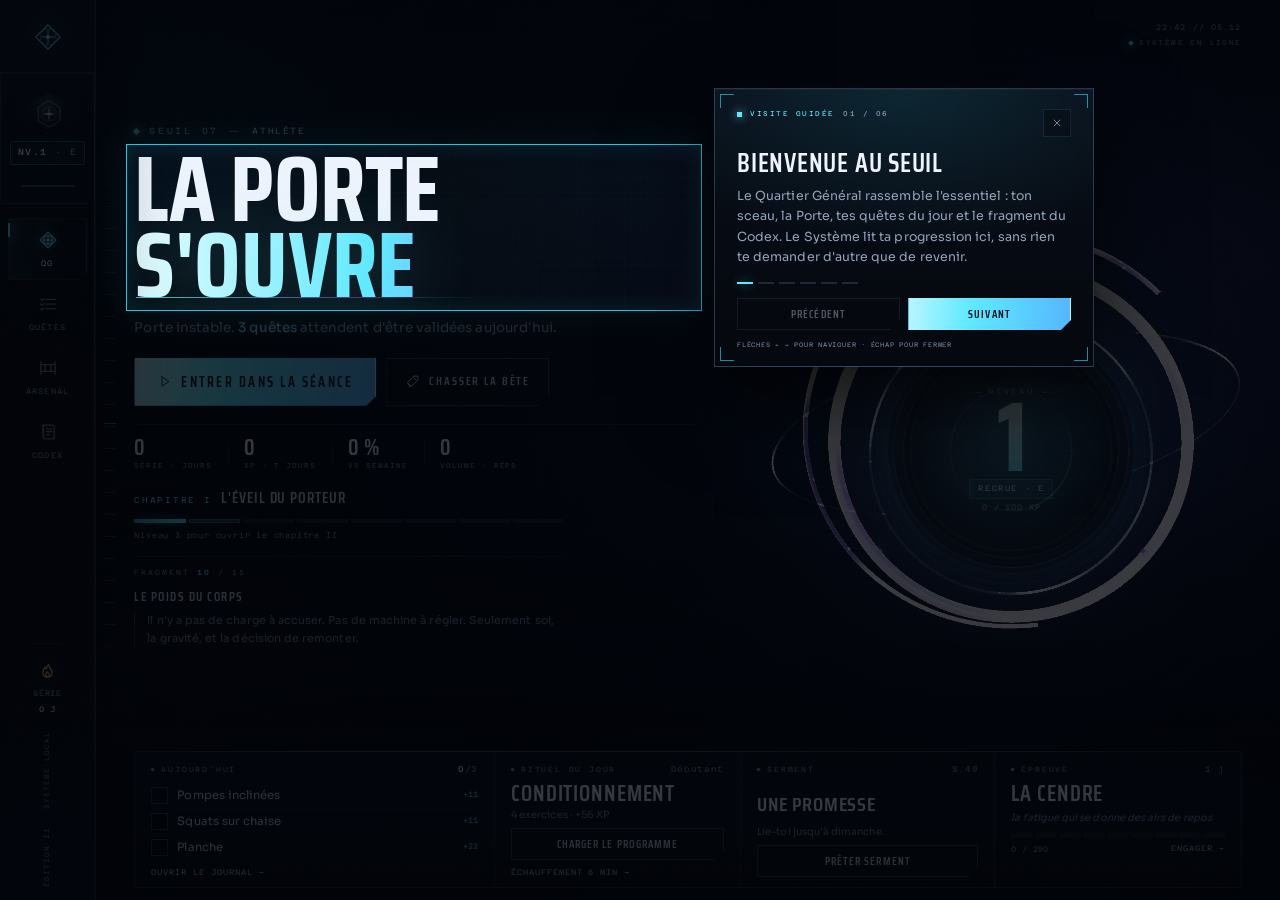
==== commit 050f6dae: "Add files via upload" ====
--- a/index.html
+++ b/index.html
@@ -1,4 +1,4 @@
-﻿<!DOCTYPE html>
+<!DOCTYPE html>
 <html lang="fr">
 <head>
   <!-- Version autonome : CSS, JS et polices integres. -->
@@ -6016,6 +6016,11 @@
   gap: 14px;
   padding: 11px 18px;
   border-bottom: 1px solid var(--line);
+  transition: background 0.2s ease, box-shadow 0.2s ease;
+}
+.program-row:hover:not(.is-today) {
+  background: linear-gradient(90deg, rgba(147, 180, 240, 0.06), transparent 78%);
+  box-shadow: inset 2px 0 0 rgba(147, 180, 240, 0.28);
 }
 .program-row.is-today {
   background: linear-gradient(90deg, rgba(53, 224, 255, 0.09), transparent 72%);
@@ -6337,6 +6342,11 @@
   background:
     linear-gradient(180deg, rgba(147, 180, 240, 0.04), transparent 60%),
     rgba(7, 10, 17, 0.55);
+  transition: border-color 0.2s ease, background 0.2s ease, transform 0.2s ease;
+}
+.daily-item:hover {
+  border-color: rgba(53, 224, 255, 0.26);
+  transform: translateY(-1px);
 }
 .daily-item.is-added {
   border-color: rgba(53, 224, 255, 0.3);
@@ -6414,6 +6424,421 @@
   .daily-grid { grid-template-columns: 1fr; }
   .daily-foot { align-items: stretch; flex-direction: column; }
   .daily-foot .btn { width: 100%; }
+}
+
+/* ------------------------------------------------------------
+   18 sexies. CALENDRIER DES SÉANCES
+   ------------------------------------------------------------ */
+.card.calendar-card { margin: 18px 0 0; }
+.cal-top {
+  display: flex;
+  align-items: center;
+  justify-content: space-between;
+  gap: 12px 18px;
+  flex-wrap: wrap;
+  margin-bottom: 12px;
+}
+.cal-month {
+  display: flex;
+  align-items: center;
+  gap: 8px;
+  min-width: 0;
+  flex-wrap: wrap;
+}
+.cal-nav {
+  display: grid;
+  place-items: center;
+  width: 30px;
+  height: 30px;
+  flex: none;
+  border: 1px solid var(--line);
+  background: rgba(7, 10, 17, 0.6);
+  color: var(--ink-3);
+  cursor: pointer;
+  transition: color 0.18s ease, border-color 0.18s ease, background 0.18s ease;
+}
+.cal-nav:hover {
+  color: var(--cyan);
+  border-color: rgba(53, 224, 255, 0.4);
+  background: rgba(53, 224, 255, 0.06);
+}
+.cal-nav:focus-visible,
+.cal-today:focus-visible {
+  outline: 1px solid var(--cyan);
+  outline-offset: 1px;
+}
+.cal-nav svg { width: 13px; height: 13px; }
+.cal-nav.is-prev svg { transform: rotate(180deg); }
+.cal-month-label {
+  display: flex;
+  flex-direction: column;
+  gap: 2px;
+  min-width: 0;
+  padding: 0 2px;
+}
+.cal-month-label b {
+  font-family: var(--font-display);
+  font-size: 15px;
+  font-weight: 700;
+  letter-spacing: 0.1em;
+  line-height: 1.1;
+  text-transform: uppercase;
+  color: var(--ink);
+  white-space: nowrap;
+}
+.cal-month-label span {
+  font-family: var(--font-mono);
+  font-size: 6.5px;
+  letter-spacing: 0.14em;
+  line-height: 1.4;
+  color: var(--dim);
+}
+.cal-today {
+  margin-left: 4px;
+  padding: 6px 10px;
+  font-family: var(--font-mono);
+  font-size: 7px;
+  letter-spacing: 0.16em;
+  text-transform: uppercase;
+  color: var(--ink-3);
+  border: 1px solid var(--line);
+  background: transparent;
+  cursor: pointer;
+  transition: color 0.18s ease, border-color 0.18s ease;
+}
+.cal-today:hover:not(:disabled) {
+  color: var(--cyan);
+  border-color: rgba(53, 224, 255, 0.4);
+}
+.cal-today:disabled { opacity: 0.35; cursor: default; }
+.cal-legend {
+  display: flex;
+  align-items: center;
+  gap: 14px;
+  margin: 0;
+  padding: 0;
+  list-style: none;
+  font-family: var(--font-mono);
+  font-size: 6.5px;
+  letter-spacing: 0.14em;
+  text-transform: uppercase;
+  color: var(--dim);
+}
+.cal-legend li {
+  display: flex;
+  align-items: center;
+  gap: 6px;
+  white-space: nowrap;
+}
+.cal-swatch {
+  width: 9px;
+  height: 9px;
+  flex: none;
+}
+.cal-swatch.is-done {
+  background: linear-gradient(135deg, var(--cyan), #2f7dff);
+  box-shadow: 0 0 8px rgba(53, 224, 255, 0.5);
+}
+.cal-swatch.is-missed {
+  border: 1px dashed rgba(155, 123, 255, 0.7);
+}
+.cal-swatch.is-planned {
+  border: 1px solid rgba(147, 180, 240, 0.35);
+  background: rgba(147, 180, 240, 0.08);
+}
+.cal-week,
+.cal-grid {
+  display: grid;
+  grid-template-columns: repeat(7, minmax(0, 1fr));
+  gap: 6px;
+}
+.cal-week { margin-bottom: 6px; }
+.cal-week span {
+  font-family: var(--font-mono);
+  font-size: 6.5px;
+  letter-spacing: 0.2em;
+  text-align: center;
+  color: var(--dim);
+}
+.cal-grid.is-next { animation: calInNext 0.28s cubic-bezier(0.2, 0.7, 0.3, 1); }
+.cal-grid.is-prev { animation: calInPrev 0.28s cubic-bezier(0.2, 0.7, 0.3, 1); }
+@keyframes calInNext {
+  from { opacity: 0; transform: translateX(14px); }
+  to { opacity: 1; transform: none; }
+}
+@keyframes calInPrev {
+  from { opacity: 0; transform: translateX(-14px); }
+  to { opacity: 1; transform: none; }
+}
+.cal-cell {
+  position: relative;
+  display: flex;
+  flex-direction: column;
+  align-items: flex-start;
+  justify-content: space-between;
+  min-height: 56px;
+  padding: 7px 8px 11px;
+  overflow: hidden;
+  text-align: left;
+  color: var(--ink-4);
+  border: 1px solid var(--hairline);
+  background: rgba(7, 10, 17, 0.55);
+  cursor: pointer;
+  transition: border-color 0.18s ease, background 0.18s ease, transform 0.18s ease;
+}
+.cal-cell:hover {
+  border-color: rgba(53, 224, 255, 0.32);
+  background: rgba(53, 224, 255, 0.045);
+  transform: translateY(-1px);
+}
+.cal-cell:focus-visible {
+  outline: 1px solid var(--cyan);
+  outline-offset: 1px;
+}
+.cal-cell.is-out { opacity: 0.3; }
+.cal-cell.is-rest { background: rgba(7, 10, 17, 0.35); }
+.cal-cell.is-done {
+  border-color: rgba(53, 224, 255, 0.28);
+  background:
+    linear-gradient(160deg, rgba(53, 224, 255, calc(0.05 + var(--heat) * 0.13)), rgba(47, 125, 255, calc(0.02 + var(--heat) * 0.07))),
+    rgba(7, 10, 17, 0.6);
+  box-shadow: inset 0 0 22px rgba(53, 224, 255, calc(0.03 + var(--heat) * 0.09));
+}
+.cal-cell.is-done::after {
+  content: "";
+  position: absolute;
+  left: 0;
+  bottom: 0;
+  height: 2px;
+  width: calc(18% + var(--heat) * 74%);
+  background: linear-gradient(90deg, var(--cyan), rgba(47, 125, 255, 0.2));
+  box-shadow: 0 0 8px rgba(53, 224, 255, 0.35);
+}
+.cal-cell.is-today { outline: 1px solid rgba(53, 224, 255, 0.75); outline-offset: 1px; }
+.cal-cell.is-selected {
+  border-color: rgba(155, 123, 255, 0.7);
+  box-shadow: inset 0 0 0 1px rgba(155, 123, 255, 0.35);
+}
+.cal-cell.is-selected::before {
+  content: "";
+  position: absolute;
+  top: 0;
+  right: 0;
+  border-top: 7px solid rgba(155, 123, 255, 0.8);
+  border-left: 7px solid transparent;
+}
+.cal-cell.is-missed {
+  border-style: dashed;
+  border-color: rgba(155, 123, 255, 0.22);
+}
+.cal-num {
+  font-family: var(--font-display);
+  font-size: 13px;
+  font-weight: 700;
+  line-height: 1;
+  color: var(--ink-3);
+}
+.cal-cell.is-done .cal-num { color: var(--ink); }
+.cal-cell.is-today .cal-num { color: var(--cyan); }
+.cal-cell.is-out .cal-num { color: var(--dim); }
+.cal-xp {
+  font-family: var(--font-mono);
+  font-size: 6.5px;
+  letter-spacing: 0.06em;
+  color: rgba(53, 224, 255, 0.85);
+}
+.cal-mark {
+  width: 5px;
+  height: 5px;
+  border-radius: 50%;
+  border: 1px solid transparent;
+}
+.cal-cell.is-planned .cal-mark {
+  border-color: rgba(147, 180, 240, 0.4);
+  background: rgba(147, 180, 240, 0.08);
+}
+.cal-cell.is-missed .cal-mark {
+  background: rgba(155, 123, 255, 0.6);
+  box-shadow: 0 0 6px rgba(155, 123, 255, 0.5);
+}
+.cal-cell.is-today .cal-mark {
+  background: var(--cyan);
+  box-shadow: 0 0 8px rgba(53, 224, 255, 0.7);
+}
+.cal-cell.is-done .cal-mark { display: none; }
+
+/* Détail du jour */
+.cal-detail {
+  position: relative;
+  display: grid;
+  grid-template-columns: minmax(0, 1.4fr) minmax(0, 1fr);
+  gap: 18px;
+  margin-top: 14px;
+  padding: 16px 18px 16px 20px;
+  overflow: hidden;
+  border: 1px solid var(--hairline);
+  background:
+    linear-gradient(120deg, rgba(53, 224, 255, 0.05), transparent 55%),
+    rgba(7, 10, 17, 0.6);
+}
+.cal-detail::before {
+  content: "";
+  position: absolute;
+  left: 0;
+  top: 0;
+  bottom: 0;
+  width: 2px;
+  background: linear-gradient(180deg, var(--cyan), rgba(155, 123, 255, 0.35) 70%, transparent);
+}
+.cal-detail.is-missed {
+  background:
+    linear-gradient(120deg, rgba(155, 123, 255, 0.06), transparent 55%),
+    rgba(7, 10, 17, 0.6);
+}
+.cal-detail.is-missed::before {
+  background: linear-gradient(180deg, rgba(155, 123, 255, 0.8), transparent);
+}
+.cal-detail.is-rest { background: rgba(7, 10, 17, 0.45); }
+.cal-detail.is-rest::before {
+  background: linear-gradient(180deg, rgba(147, 180, 240, 0.3), transparent);
+}
+.cal-detail.is-before { background: rgba(7, 10, 17, 0.35); }
+.cal-detail.is-before::before {
+  background: linear-gradient(180deg, rgba(147, 180, 240, 0.16), transparent);
+}
+.cal-detail.is-before .cal-detail-kicker { color: var(--dim); }
+.cal-detail.is-before .cal-detail-title { color: var(--ink-3); }
+.cal-detail.is-before .cal-detail-note { color: var(--dim); }
+.cal-detail-main {
+  display: flex;
+  flex-direction: column;
+  gap: 5px;
+  min-width: 0;
+}
+.cal-detail-kicker {
+  font-family: var(--font-mono);
+  font-size: 6.5px;
+  letter-spacing: 0.2em;
+  color: var(--dim);
+}
+.cal-detail.is-done .cal-detail-kicker { color: var(--cyan); }
+.cal-detail.is-missed .cal-detail-kicker { color: #b79bff; }
+.cal-detail-title {
+  margin: 0;
+  font-family: var(--font-display);
+  font-size: 18px;
+  font-weight: 700;
+  letter-spacing: 0.02em;
+  line-height: 1.15;
+  color: var(--ink);
+  overflow-wrap: anywhere;
+}
+.cal-detail-note {
+  margin: 0;
+  max-width: 52ch;
+  font-size: 11px;
+  line-height: 1.6;
+  color: var(--ink-4);
+}
+.cal-plan {
+  margin: 2px 0 0;
+  font-family: var(--font-mono);
+  font-size: 7.5px;
+  letter-spacing: 0.08em;
+  line-height: 1.7;
+  color: var(--ink-3);
+  overflow-wrap: anywhere;
+}
+.cal-log {
+  display: flex;
+  flex-direction: column;
+  gap: 3px;
+  margin: 6px 0 0;
+  padding: 0;
+  list-style: none;
+}
+.cal-log li {
+  display: flex;
+  align-items: baseline;
+  gap: 8px;
+  font-size: 10px;
+  color: var(--ink-3);
+}
+.cal-log-time {
+  font-family: var(--font-mono);
+  font-size: 7px;
+  letter-spacing: 0.1em;
+  color: var(--dim);
+}
+.cal-log-name { font-weight: 600; }
+.cal-log-meta {
+  margin-left: auto;
+  font-family: var(--font-mono);
+  font-size: 7px;
+  letter-spacing: 0.08em;
+  color: var(--ink-4);
+  white-space: nowrap;
+}
+.cal-detail-side {
+  display: flex;
+  flex-direction: column;
+  align-items: flex-end;
+  justify-content: center;
+  gap: 12px;
+  min-width: 0;
+}
+.cal-stats {
+  display: flex;
+  gap: 18px;
+  flex-wrap: wrap;
+}
+.cal-stat {
+  display: flex;
+  flex-direction: column;
+  gap: 2px;
+  text-align: right;
+}
+.cal-stat b {
+  font-family: var(--font-display);
+  font-size: 19px;
+  font-weight: 700;
+  line-height: 1;
+  color: var(--ink);
+}
+.cal-stat small {
+  font-family: var(--font-mono);
+  font-size: 6px;
+  letter-spacing: 0.16em;
+  color: var(--dim);
+}
+.cal-detail-side .btn {
+  width: 100%;
+  justify-content: center;
+}
+
+@media (max-width: 900px) {
+  .cal-detail { grid-template-columns: 1fr; gap: 14px; }
+  .cal-detail-side { align-items: stretch; }
+  .cal-stat { text-align: left; }
+}
+
+@media (max-width: 640px) {
+  .cal-top { align-items: flex-start; }
+  .cal-legend { width: 100%; justify-content: space-between; gap: 8px; }
+  .cal-grid, .cal-week { gap: 4px; }
+  .cal-cell { min-height: 46px; padding: 5px 5px 9px; }
+  .cal-num { font-size: 11px; }
+  .cal-xp { display: none; }
+  .cal-month-label b { font-size: 13px; }
+  .cal-today { padding: 5px 8px; }
+  .cal-detail { padding: 14px 14px 14px 16px; }
+  .cal-detail-title { font-size: 16px; }
+}
+
+@media (max-width: 400px) {
+  .cal-nav { width: 26px; height: 26px; }
+  .cal-cell { min-height: 44px; }
+  .cal-today { margin-left: auto; }
 }
 
 /* ------------------------------------------------------------
@@ -13311,6 +13736,13 @@
     return items ? `${done}/${items} chargé${done === 1 ? "" : "s"}` : "3 axes";
   }
 
+  function statCalendar(win) {
+    const marked = count(win, ".cal-cell.is-done");
+    const label = win.querySelector(".cal-month-label b");
+    const month = label ? clean(label.textContent) : "";
+    return `${month} · ${marked} marqué${marked > 1 ? "s" : ""}`.trim();
+  }
+
   function statFilters(win, root) {
     const pressed = win.querySelector('.filter-btn[aria-pressed="true"]');
     const label = pressed ? clean(pressed.textContent) : "Tous";
@@ -13344,6 +13776,7 @@
         { sel: ".quest-register", id: "QST-02", name: "Quêtes du jour", card: true, stat: statRegister },
         { sel: ".quest-form-card", id: "QST-03", name: "Nouvelle quête", card: true, stat: statForm },
         { sel: ".program-card", id: "QST-04", name: "Programme", card: true, stat: statProgram },
+        { sel: ".calendar-card", id: "QST-06", name: "Calendrier", card: true, stat: statCalendar },
       ],
     },
     library: {
@@ -14400,6 +14833,329 @@
 }
 
 /* ------------------------------------------------------------
+   2 quater. CALENDRIER DES SÉANCES
+   Une vue mensuelle du registre : ce qui a été fait, ce qui est
+   prévu, ce qui est passé sans séance. Le décalage est permis :
+   une séance manquée peut être chargée aujourd'hui.
+   ------------------------------------------------------------ */
+function monthOf(key) {
+  return String(key || dayKey()).slice(0, 7);
+}
+
+function shiftMonthKey(month, delta) {
+  const [y, m] = String(month).split("-").map(Number);
+  const base = new Date(y || new Date().getFullYear(), (m || 1) - 1 + delta, 1);
+  return `${base.getFullYear()}-${pad2(base.getMonth() + 1)}`;
+}
+
+function monthTitle(month) {
+  return capitalize(parseKey(`${month}-01`).toLocaleDateString("fr-FR", { month: "long", year: "numeric" }));
+}
+
+function sessionsByDay() {
+  const map = new Map();
+  (Array.isArray(state.sessions) ? state.sessions : []).forEach((entry) => {
+    if (!entry || !entry.day) return;
+    map.set(entry.day, (map.get(entry.day) || 0) + 1);
+  });
+  return map;
+}
+
+function createdDayKey() {
+  const created = new Date(state.profile.createdAt);
+  return Number.isNaN(created.getTime()) ? null : dayKey(created);
+}
+
+function calendarMonth(month) {
+  const first = parseKey(`${month}-01`);
+  const offset = (first.getDay() + 6) % 7; // lundi = 0
+  const daysInMonth = new Date(first.getFullYear(), first.getMonth() + 1, 0).getDate();
+  const weeks = Math.ceil((offset + daysInMonth) / 7);
+  const start = new Date(first.getFullYear(), first.getMonth(), 1 - offset);
+  const today = dayKey();
+  const since = createdDayKey();
+  const log = sessionsByDay();
+  const cells = [];
+  let max = 1;
+  let active = 0;
+  let monthXp = 0;
+  let monthSessions = 0;
+
+  for (let i = 0; i < weeks * 7; i += 1) {
+    const date = new Date(start.getFullYear(), start.getMonth(), start.getDate() + i);
+    const key = dayKey(date);
+    const entry = state.history[key] || {};
+    const xp = Math.max(0, Number(entry.xp) || 0);
+    const tasks = Math.max(0, Number(entry.tasks) || 0);
+    const volume = Math.max(0, Number(entry.volume) || 0);
+    const inMonth = date.getMonth() === first.getMonth();
+    const dayIndex = programDayIndex(date);
+    const planned = programDayPlan(dayIndex).items.length > 0;
+    const sessionCount = log.get(key) || 0;
+    const done = tasks > 0 || xp > 0 || sessionCount > 0;
+    const future = key > today;
+    const missed = !done && !future && key !== today && planned && (!since || key >= since);
+    if (inMonth) {
+      if (done) active += 1;
+      monthXp += xp;
+      monthSessions += sessionCount;
+    }
+    max = Math.max(max, xp);
+    cells.push({
+      key,
+      date,
+      day: date.getDate(),
+      inMonth,
+      future,
+      today: key === today,
+      done,
+      missed,
+      planned,
+      xp,
+      tasks,
+      volume,
+      sessions: sessionCount,
+      dayIndex,
+    });
+  }
+  return { month, cells, max, active, monthXp, monthSessions, weeks };
+}
+
+function syncCalendarState() {
+  const today = dayKey();
+  if (!/^\d{4}-\d{2}$/.test(String(ui.calMonth || ""))) ui.calMonth = monthOf(today);
+  if (!/^\d{4}-\d{2}-\d{2}$/.test(String(ui.calDay || ""))) ui.calDay = today;
+  if (monthOf(ui.calDay) !== ui.calMonth) {
+    ui.calDay = ui.calMonth === monthOf(today) ? today : `${ui.calMonth}-01`;
+  }
+}
+
+function clockTime(ts) {
+  if (!Number(ts)) return "—";
+  const date = new Date(Number(ts));
+  return Number.isNaN(date.getTime()) ? "—" : date.toLocaleTimeString("fr-FR", { hour: "2-digit", minute: "2-digit" });
+}
+
+function calendarDetailHTML(key) {
+  const entry = state.history[key] || {};
+  const xp = Math.max(0, Number(entry.xp) || 0);
+  const tasks = Math.max(0, Number(entry.tasks) || 0);
+  const volume = Math.max(0, Number(entry.volume) || 0);
+  const date = parseKey(key);
+  const today = dayKey();
+  const plan = programDayPlan(programDayIndex(date));
+  const loadedIds = programLoadedIds();
+  const loaded = plan.items.filter((ex) => loadedIds.has(ex.id)).length;
+  const complete = plan.items.length > 0 && loaded >= plan.items.length;
+  const log = (Array.isArray(state.sessions) ? state.sessions : [])
+    .filter((item) => item && item.day === key)
+    .slice(0, 3);
+  const done = tasks > 0 || xp > 0 || log.length > 0;
+  const isFuture = key > today;
+  const isToday = key === today;
+  const since = createdDayKey();
+  const before = Boolean(since && key < since);
+
+  const kicker = before
+    ? "AVANT TON REGISTRE"
+    : done
+      ? "SÉANCE ENREGISTRÉE"
+      : !plan.items.length
+        ? "REPOS PLANIFIÉ"
+        : isFuture
+          ? "SÉANCE PRÉVUE"
+          : isToday
+            ? "AUJOURD'HUI"
+            : "SÉANCE NON ENREGISTRÉE";
+  const tone = before
+    ? "is-before"
+    : done
+      ? "is-done"
+      : isFuture
+        ? "is-future"
+        : isToday
+          ? "is-today"
+          : plan.items.length
+            ? "is-missed"
+            : "is-rest";
+
+  const note = before
+    ? "Ce jour précède ton entrée dans la Porte. Rien à rattraper : le registre commence avec toi."
+    : done
+      ? xp || tasks
+        ? `${formatNumber(xp)} XP · ${tasks} quête${tasks > 1 ? "s" : ""} validée${tasks > 1 ? "s" : ""} · ${formatNumber(volume)} répétition${volume > 1 ? "s" : ""}.`
+        : `${log.length} séance${log.length > 1 ? "s" : ""} libre${log.length > 1 ? "s" : ""} enregistrée${log.length > 1 ? "s" : ""}.`
+      : isFuture
+        ? plan.lore
+        : isToday
+          ? plan.lore
+          : plan.items.length
+            ? "Aucune séance enregistrée. Le décalage est permis : charge-la aujourd'hui, elle rejoindra ton registre."
+            : plan.lore;
+
+  const stats = before
+    ? [{ value: "—", label: "HORS REGISTRE" }]
+    : done
+      ? [
+          { value: formatNumber(xp), label: "XP" },
+          { value: String(tasks), label: "QUÊTES" },
+          { value: formatNumber(volume), label: "RÉPS" },
+        ]
+      : plan.items.length
+        ? [
+            { value: String(plan.items.length), label: "EXERCICES" },
+            { value: `+${plan.xp}`, label: "XP PRÉVUS" },
+          ]
+        : [{ value: "—", label: "REPOS" }];
+
+  const action = before || !plan.items.length
+    ? ""
+    : complete
+      ? `<button class="btn btn-ghost btn-sm" type="button" disabled>${cxIcon("check")}<span>Déjà au registre</span></button>`
+      : `<button class="btn btn-lime btn-sm" type="button" data-action="load-program" data-id="${plan.index}">
+          ${cxIcon("plus")}<span>${isFuture ? "Charger cette séance" : isToday ? "Charger la séance" : done ? "Recharger la séance" : "Rattraper aujourd'hui"}</span>
+        </button>`;
+
+  const planLine = plan.items.length && !before
+    ? `<p class="cal-plan">${plan.items.map((ex) => escapeHtml(ex.name)).join(" · ")}</p>`
+    : "";
+
+  const logHTML = log.length
+    ? `<ul class="cal-log">${log.map((item) => `
+        <li>
+          <span class="cal-log-time">${clockTime(item.startedAt || item.endedAt)}</span>
+          <span class="cal-log-name">${item.free ? "Séance libre" : "Séance guidée"}</span>
+          <span class="cal-log-meta">${formatMinutes(item.duration)} · ${formatNumber(item.xp)} XP</span>
+        </li>`).join("")}</ul>`
+    : "";
+
+  return `
+    <div class="cal-detail ${tone}">
+      <div class="cal-detail-main">
+        <span class="cal-detail-kicker">${kicker}</span>
+        <h3 class="cal-detail-title">${capitalize(date.toLocaleDateString("fr-FR", { weekday: "long", day: "numeric", month: "long" }))}</h3>
+        <p class="cal-detail-note">${note}</p>
+        ${planLine}
+        ${logHTML}
+      </div>
+      <div class="cal-detail-side">
+        <div class="cal-stats">
+          ${stats.map((stat) => `<span class="cal-stat"><b>${stat.value}</b><small>${stat.label}</small></span>`).join("")}
+        </div>
+        ${action}
+      </div>
+    </div>`;
+}
+
+function calendarHTML() {
+  const month = calendarMonth(ui.calMonth);
+  const today = dayKey();
+  const selected = ui.calDay;
+  const heatOf = (xp) => Math.min(1, xp / month.max);
+  const weekdays = ["L", "M", "M", "J", "V", "S", "D"];
+  const activeLabel = `${month.active} jour${month.active > 1 ? "s" : ""} actif${month.active > 1 ? "s" : ""}`;
+  const sessionLabel = `${month.monthSessions} séance${month.monthSessions > 1 ? "s" : ""}`;
+
+  return `
+    <section class="card calendar-card" aria-label="Calendrier des séances">
+      <div class="card-head">
+        <h2 class="card-title"><span class="dot"></span> Calendrier</h2>
+        <span class="chip">${formatNumber(month.monthXp)} XP</span>
+      </div>
+      <div class="cal-top">
+        <div class="cal-month">
+          <button class="cal-nav is-prev" type="button" data-action="cal-prev" aria-label="Mois précédent">${cxIcon("chevron")}</button>
+          <div class="cal-month-label">
+            <b>${monthTitle(month.month)}</b>
+            <span>${activeLabel} · ${sessionLabel}</span>
+          </div>
+          <button class="cal-nav is-next" type="button" data-action="cal-next" aria-label="Mois suivant">${cxIcon("chevron")}</button>
+          <button class="cal-today" type="button" data-action="cal-today" ${month.month === monthOf(today) && selected === today ? "disabled" : ""}>Aujourd'hui</button>
+        </div>
+        <ul class="cal-legend">
+          <li><i class="cal-swatch is-done"></i>Séance</li>
+          <li><i class="cal-swatch is-missed"></i>Non faite</li>
+          <li><i class="cal-swatch is-planned"></i>Prévue</li>
+        </ul>
+      </div>
+      <div class="cal-week" aria-hidden="true">${weekdays.map((day) => `<span>${day}</span>`).join("")}</div>
+      <div class="cal-grid ${ui.calAnim ? `is-${ui.calAnim}` : ""}" role="group" aria-label="${monthTitle(month.month)}">
+        ${month.cells.map((cell) => {
+          const heat = heatOf(cell.xp);
+          const classes = [
+            "cal-cell",
+            cell.inMonth ? "" : "is-out",
+            cell.done ? "is-done" : "",
+            cell.today ? "is-today" : "",
+            cell.key === selected ? "is-selected" : "",
+            cell.planned ? "is-planned" : "is-rest",
+            cell.missed ? "is-missed" : "",
+          ].filter(Boolean).join(" ");
+          const bits = [capitalize(cell.date.toLocaleDateString("fr-FR", { weekday: "long", day: "numeric", month: "long" }))];
+          if (cell.done) {
+            bits.push(`${formatNumber(cell.xp)} XP`);
+            bits.push(`${cell.tasks} quête${cell.tasks > 1 ? "s" : ""}`);
+          } else if (cell.today) {
+            bits.push("aujourd'hui");
+          } else if (cell.future) {
+            bits.push(cell.planned ? "séance prévue" : "repos");
+          } else if (cell.missed) {
+            bits.push("séance non enregistrée");
+          } else {
+            bits.push("repos");
+          }
+          return `
+            <button class="${classes}" type="button" data-action="cal-select" data-day="${cell.key}"
+              style="--heat:${heat.toFixed(3)}" aria-pressed="${cell.key === selected}" aria-label="${escapeHtml(bits.join(" · "))}">
+              <span class="cal-num">${cell.day}</span>
+              ${cell.done
+                ? `<span class="cal-xp">${formatNumber(cell.xp)}</span>`
+                : `<span class="cal-mark" aria-hidden="true"></span>`}
+            </button>`;
+        }).join("")}
+      </div>
+      ${calendarDetailHTML(selected)}
+    </section>`;
+}
+
+function focusCalCell(key) {
+  const cell = document.querySelector(`.cal-cell[data-day="${key}"]`);
+  if (cell) cell.focus({ preventScroll: true });
+}
+
+function focusCalControl(selector) {
+  const el = document.querySelector(selector);
+  if (el && !el.disabled) el.focus({ preventScroll: true });
+}
+
+function calMove(delta) {
+  const month = shiftMonthKey(ui.calMonth, delta);
+  const today = dayKey();
+  ui.calMonth = month;
+  ui.calDay = month === monthOf(today) ? today : `${month}-01`;
+  ui.calAnim = delta > 0 ? "next" : "prev";
+  renderQuests();
+  focusCalControl(delta > 0 ? ".cal-nav.is-next" : ".cal-nav.is-prev");
+}
+
+function calToday(fromKeyboard = false) {
+  ui.calMonth = monthOf(dayKey());
+  ui.calDay = dayKey();
+  ui.calAnim = "next";
+  renderQuests();
+  if (fromKeyboard) focusCalCell(ui.calDay);
+  else focusCalControl(".cal-today");
+}
+
+function calSelect(key) {
+  if (!/^\d{4}-\d{2}-\d{2}$/.test(String(key || ""))) return;
+  ui.calDay = key;
+  ui.calMonth = monthOf(key);
+  renderQuests();
+  focusCalCell(key);
+}
+
+/* ------------------------------------------------------------
    2 ter. TRIO DU JOUR — force, endurance, mobilité
    Trois quêtes tournantes, déterministes par date : tout le monde
    voit le même trio le même jour, et il change chaque jour.
@@ -18139,6 +18895,9 @@
   formLevel: "intermediaire",
   editTaskId: null,
   today: dayKey(),
+  calMonth: monthOf(dayKey()),
+  calDay: dayKey(),
+  calAnim: "",
 };
 
 let audioCtx = null;
@@ -18880,6 +19639,7 @@
    ------------------------------------------------------------ */
 function renderQuests() {
   const today = dayKey();
+  syncCalendarState();
   const total = state.tasks.length;
   const doneTasks = state.tasks.filter((t) => t.doneDate === today);
   const done = doneTasks.length;
@@ -19123,8 +19883,11 @@
         </section>
       </aside>
     </div>
+
+    ${calendarHTML()}
   `;
 
+  ui.calAnim = "";
   if (window.CX && CX.windows) CX.windows.decorate("quests");
 }
 
@@ -20226,6 +20989,18 @@
     case "load-daily":
       loadDailyTrio();
       break;
+    case "cal-prev":
+      calMove(-1);
+      break;
+    case "cal-next":
+      calMove(1);
+      break;
+    case "cal-today":
+      calToday();
+      break;
+    case "cal-select":
+      calSelect(actionEl.dataset.day);
+      break;
     case "session-set":
       sessionFinishSet();
       break;
@@ -20489,6 +21264,20 @@
     }
     return;
   }
+  const calCell = event.target && event.target.closest ? event.target.closest(".cal-cell") : null;
+  if (calCell) {
+    const steps = { ArrowLeft: -1, ArrowRight: 1, ArrowUp: -7, ArrowDown: 7 };
+    if (steps[event.key]) {
+      event.preventDefault();
+      calSelect(shiftKey(calCell.dataset.day, steps[event.key]));
+      return;
+    }
+    if (event.key === "Home") {
+      event.preventDefault();
+      calToday(true);
+      return;
+    }
+  }
   if (event.key === "Escape") {
     const levelUp = $("levelUp");
     if (levelUp && !levelUp.hidden) {
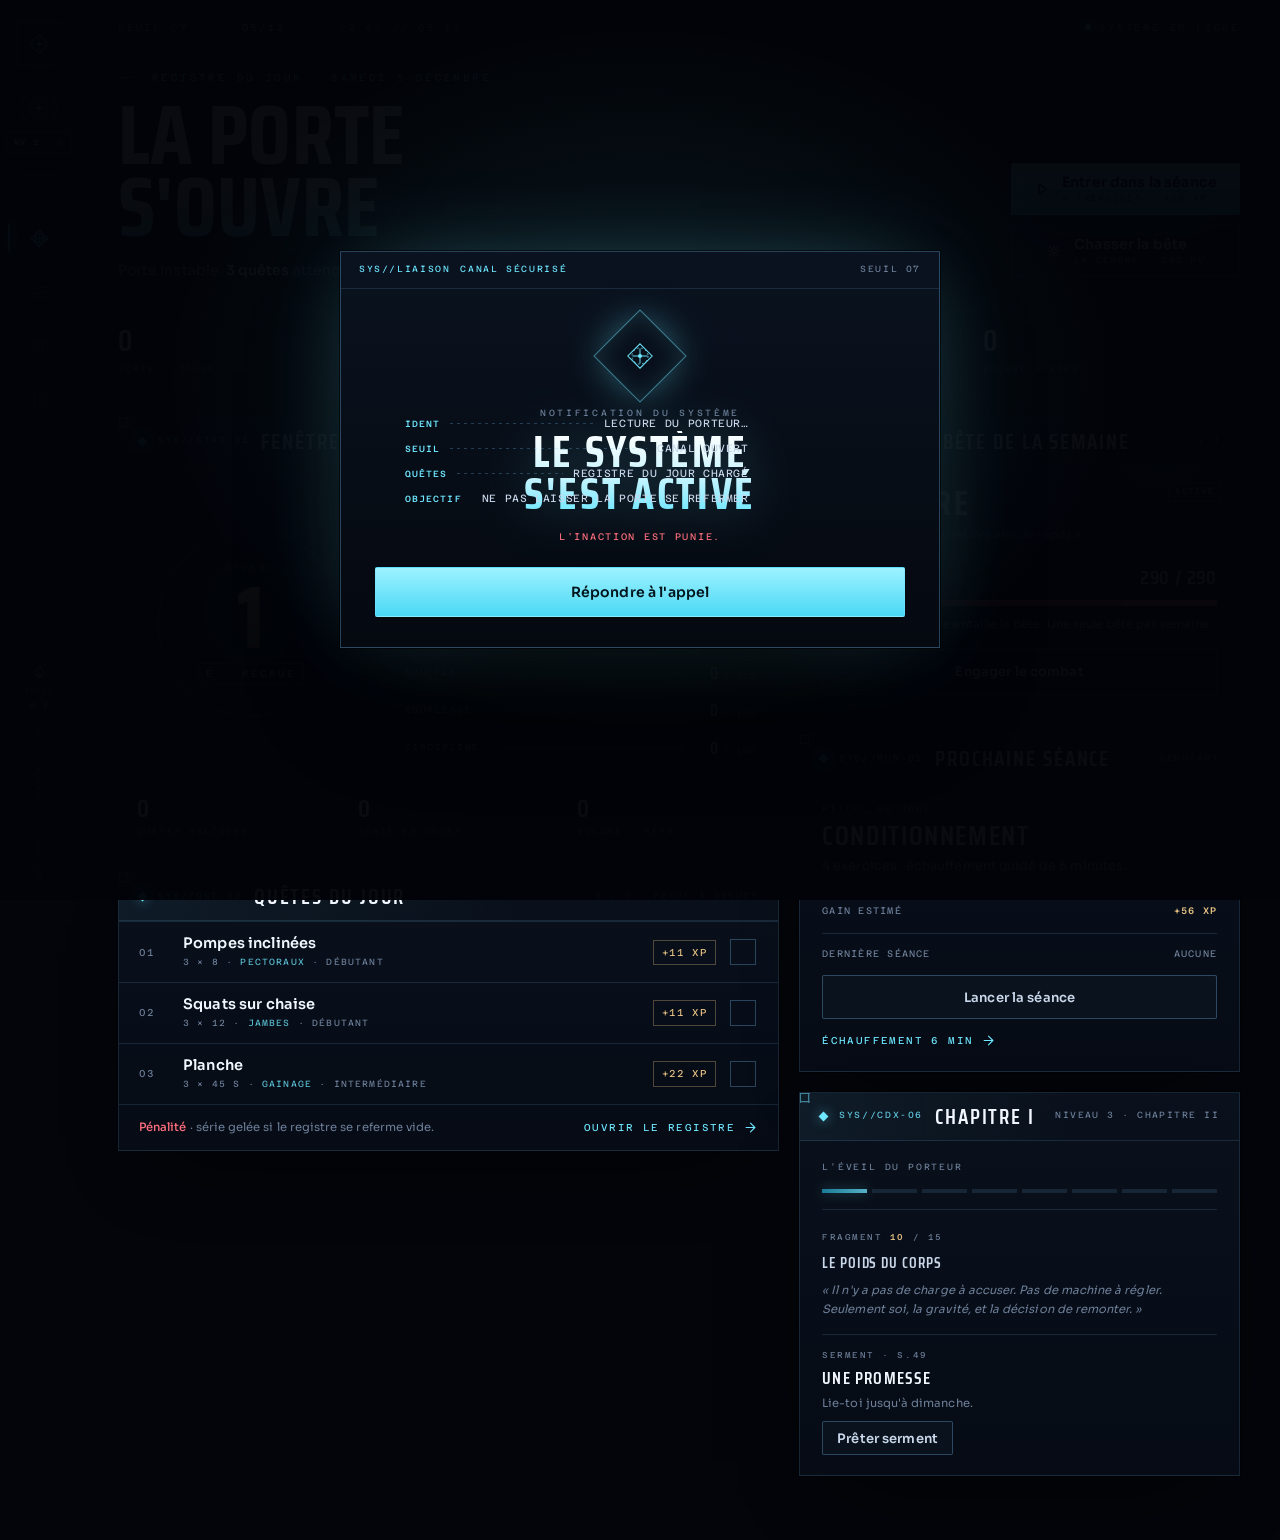
==== commit 9af35b87: "Add files via upload" ====
--- a/index.html
+++ b/index.html
@@ -2,12 +2,12 @@
 <html lang="fr">
 <head>
   <!-- Version autonome : CSS, JS et polices integres. -->
-  <meta charset="UTF-8" />
-  <meta name="viewport" content="width=device-width, initial-scale=1.0, viewport-fit=cover" />
-  <meta name="theme-color" content="#05070c" />
-  <meta name="description" content="Calisthenix — le Système des Porteurs. Transforme ton entraînement au poids du corps en aventure : portes, bêtes, quêtes, chapitres, contrats et évolution." />
+  <meta charset="UTF-8">
+  <meta name="viewport" content="width=device-width, initial-scale=1.0, viewport-fit=cover">
+  <meta name="theme-color" content="#05070c">
+  <meta name="description" content="Calisthenix — le Système des Porteurs. Transforme ton entraînement au poids du corps en aventure : portes, bêtes, quêtes, chapitres, contrats et évolution.">
   <title>Calisthenix — Système des Porteurs</title>
-  <link rel="icon" href="data:image/svg+xml,%3Csvg%20xmlns='http://www.w3.org/2000/svg'%20viewBox='0%200%2064%2064'%3E%3Crect%20width='64'%20height='64'%20rx='10'%20fill='%23050810'/%3E%3Cpath%20d='M32%208%2054%2032%2032%2056%2010%2032Z'%20fill='none'%20stroke='%2335e0ff'%20stroke-width='2'/%3E%3Ccircle%20cx='32'%20cy='32'%20r='14'%20fill='none'%20stroke='%2335e0ff'%20stroke-width='1.2'%20stroke-dasharray='3%204'/%3E%3Cpath%20d='M32%2018v28M18%2032h28'%20stroke='%237a5cff'%20stroke-width='1.4'/%3E%3Ccircle%20cx='32'%20cy='32'%20r='3.4'%20fill='%2335e0ff'/%3E%3C/svg%3E" />
+  <link rel="icon" href="data:image/svg+xml,%3Csvg%20xmlns='http://www.w3.org/2000/svg'%20viewBox='0%200%2064%2064'%3E%3Crect%20width='64'%20height='64'%20rx='10'%20fill='%23050810'/%3E%3Cpath%20d='M32%208%2054%2032%2032%2056%2010%2032Z'%20fill='none'%20stroke='%2335e0ff'%20stroke-width='2'/%3E%3Ccircle%20cx='32'%20cy='32'%20r='14'%20fill='none'%20stroke='%2335e0ff'%20stroke-width='1.2'%20stroke-dasharray='3%204'/%3E%3Cpath%20d='M32%2018v28M18%2032h28'%20stroke='%237a5cff'%20stroke-width='1.4'/%3E%3Ccircle%20cx='32'%20cy='32'%20r='3.4'%20fill='%2335e0ff'/%3E%3C/svg%3E">
   <style data-source="styles.css">
 /* ============================================================
    CALISTHENIX — Codex des Porteurs
@@ -6044,6 +6044,7 @@
   color: var(--ink);
 }
 .program-row.is-rest .program-focus { color: var(--dim); }
+.program-dose { color: var(--ink-3); }
 .program-detail {
   display: block;
   margin-top: 3px;
@@ -6138,12 +6139,103 @@
   color: var(--dim);
 }
 
+/* Surcharge progressive : cycle de 5 semaines travaillées */
+.program-cycle {
+  display: flex;
+  align-items: center;
+  justify-content: space-between;
+  gap: 12px 18px;
+  flex-wrap: wrap;
+  padding: 12px 18px;
+  border-bottom: 1px solid var(--line);
+  background:
+    linear-gradient(90deg, rgba(53, 224, 255, 0.06), transparent 64%),
+    rgba(7, 10, 17, 0.3);
+}
+.program-cycle-main {
+  display: flex;
+  flex-direction: column;
+  gap: 2px;
+  min-width: 0;
+}
+.program-cycle-kicker {
+  font-family: var(--font-mono);
+  font-size: 6.5px;
+  letter-spacing: 0.18em;
+  color: var(--cyan);
+}
+.program-cycle-main b {
+  font-family: var(--font-display);
+  font-size: 13px;
+  font-weight: 700;
+  line-height: 1.2;
+  letter-spacing: 0.05em;
+  text-transform: uppercase;
+  color: var(--ink);
+}
+.program-cycle-main > span:last-child {
+  font-family: var(--font-mono);
+  font-size: 6.8px;
+  line-height: 1.6;
+  letter-spacing: 0.07em;
+  text-transform: uppercase;
+  color: var(--muted);
+}
+.program-cycle-track {
+  display: flex;
+  gap: 4px;
+  margin: 0;
+  padding: 0;
+  list-style: none;
+}
+.program-cycle-track li {
+  display: flex;
+  flex-direction: column;
+  align-items: center;
+  gap: 4px;
+  width: 34px;
+}
+.program-cycle-track i {
+  display: block;
+  width: 100%;
+  height: 4px;
+  background: rgba(147, 180, 240, 0.16);
+}
+.program-cycle-track li.is-past i { background: rgba(53, 224, 255, 0.45); }
+.program-cycle-track li.is-now i {
+  background: var(--cyan);
+  box-shadow: 0 0 8px rgba(53, 224, 255, 0.6);
+}
+.program-cycle-track li.is-deload i { background: rgba(155, 123, 255, 0.35); }
+.program-cycle-track li.is-now.is-deload i {
+  background: rgba(155, 123, 255, 0.9);
+  box-shadow: 0 0 10px rgba(155, 123, 255, 0.55);
+}
+.program-cycle-track span {
+  font-family: var(--font-mono);
+  font-size: 6px;
+  letter-spacing: 0.12em;
+  color: var(--dim);
+}
+.program-cycle-track li.is-now span { color: var(--cyan); }
+.program-cycle-track li.is-now.is-deload span { color: #b79bff; }
+.program-cycle.is-deload {
+  background:
+    linear-gradient(90deg, rgba(155, 123, 255, 0.08), transparent 64%),
+    rgba(7, 10, 17, 0.3);
+}
+.program-cycle.is-deload .program-cycle-kicker { color: #b79bff; }
+
 @media (max-width: 520px) {
   .program-row { grid-template-columns: 34px minmax(0, 1fr) auto; gap: 10px; padding: 10px 14px; }
   .program-focus { font-size: 12.5px; }
   .program-side .btn { min-width: 0; padding: 9px 11px; font-size: 8px; }
   .program-card .card-head { padding: 14px; }
   .program-note { padding: 11px 14px 13px; }
+  .program-dose { display: none; }
+  .program-cycle { padding: 11px 14px; }
+  .program-cycle-track { width: 100%; justify-content: space-between; }
+  .program-cycle-track li { flex: 1; width: auto; }
   .program-cal { grid-template-columns: 24px minmax(0, 1fr); gap: 10px; padding: 12px 14px; }
   .program-cal-icon { width: 24px; height: 24px; }
   .program-cal-main b { font-size: 13px; }
@@ -8355,7 +8447,14 @@
 
 @media (max-width: 560px) {
   .ex-grid { grid-template-columns: 1fr; }
-  .program-detail { -webkit-line-clamp: 3; line-height: 1.5; }
+  /* Interlettrage resserré : à 11,5 px, l'interlettrage large de la version
+     bureau fait déborder les noms sur une ligne de séparateur orpheline. */
+  .program-detail { -webkit-line-clamp: 4; line-height: 1.5; letter-spacing: 0.03em; }
+  /* Sur mobile, la ligne du jour donne toute la largeur aux noms d'exercices
+     et pose le bouton « Charger » sous le texte. */
+  .program-row.is-today { flex-wrap: wrap; row-gap: 8px; }
+  .program-row.is-today .program-main { flex: 1 1 calc(100% - 50px); }
+  .program-row.is-today .program-side { flex: 0 0 100%; display: flex; justify-content: flex-end; }
   .quest { gap: 8px; padding: 11px 0; }
   .quest-title { flex-wrap: wrap; }
   .quest-name { min-width: 0; overflow: visible; white-space: normal; }
@@ -10129,6 +10228,138 @@
   text-transform: uppercase;
 }
 .free-foot-actions { flex: none; display: flex; gap: 8px; }
+
+/* ------------------------------------------------------------
+   22 bis. REMPLACEMENT D'UN EXERCICE
+   ------------------------------------------------------------ */
+.program-swap {
+  display: inline-flex;
+  align-items: center;
+  gap: 3px;
+  padding: 0;
+  border: 0;
+  border-bottom: 1px dotted transparent;
+  background: none;
+  color: inherit;
+  font: inherit;
+  letter-spacing: inherit;
+  text-align: left;
+  cursor: pointer;
+  transition: color 0.18s, border-color 0.18s;
+}
+.program-swap:hover { color: var(--ink); border-bottom-color: var(--hairline-3); }
+.program-swap svg { width: 9px; height: 9px; color: var(--ink-5); opacity: 0.65; }
+.program-swap:hover svg,
+.program-swap:focus-visible svg { color: var(--cyan); opacity: 1; }
+
+/* Au doigt, il n'y a pas de survol : le nom doit se voir comme cliquable et
+   offrir une cible plus haute que la seule hauteur de ligne. */
+@media (max-width: 560px) {
+  .program-swap {
+    padding: 2px 0;
+    border-bottom-color: var(--hairline-2);
+  }
+  .program-swap svg { width: 8px; height: 8px; opacity: 0.5; }
+}
+
+.swap-main {
+  position: relative;
+  z-index: 4;
+  flex: 1;
+  min-height: 0;
+  width: min(880px, 100%);
+  margin: 0 auto;
+  padding: clamp(18px, 3vh, 34px) 0;
+  overflow-y: auto;
+  overscroll-behavior: contain;
+}
+.swap-head { margin-bottom: 16px; }
+.swap-head .session-title { margin: 10px 0 8px; font-size: clamp(24px, 4vw, 38px); }
+.swap-head .session-sub { max-width: 60ch; line-height: 1.65; }
+.swap-current {
+  display: flex;
+  align-items: center;
+  gap: 14px;
+  margin-bottom: 14px;
+  padding: 14px 16px;
+  border: 1px solid var(--line-hot);
+  background:
+    linear-gradient(90deg, rgba(53, 224, 255, 0.1), rgba(7, 12, 21, 0.6) 62%);
+}
+.swap-glyph {
+  flex: none;
+  display: grid;
+  place-items: center;
+  width: 38px;
+  height: 38px;
+  color: var(--cyan);
+  border: 1px solid rgba(53, 224, 255, 0.32);
+  background: rgba(53, 224, 255, 0.06);
+}
+.swap-glyph svg { width: 18px; height: 18px; }
+.swap-current-main { display: flex; flex-direction: column; gap: 2px; min-width: 0; }
+.swap-tag {
+  color: var(--cyan);
+  font-family: var(--font-mono);
+  font-size: 6.5px;
+  letter-spacing: 0.2em;
+  text-transform: uppercase;
+}
+.swap-current-main b {
+  color: var(--ink);
+  font-family: var(--font-display);
+  font-size: 19px;
+  font-weight: 600;
+  letter-spacing: 0.03em;
+  line-height: 1.15;
+  text-transform: uppercase;
+}
+.swap-current-main span:last-child { color: var(--ink-3); font-size: 11px; }
+.swap-list { display: flex; flex-direction: column; gap: 8px; margin: 0; padding: 0; list-style: none; }
+.swap-item {
+  display: flex;
+  align-items: center;
+  gap: 12px;
+  padding: 12px 14px;
+  border: 1px solid var(--hairline);
+  background: rgba(7, 12, 21, 0.55);
+  transition: border-color 0.18s, background 0.18s;
+}
+.swap-item:hover { border-color: var(--hairline-2); background: rgba(9, 16, 27, 0.8); }
+.swap-item-main { flex: 1; min-width: 0; display: flex; flex-direction: column; gap: 3px; }
+.swap-item-main b {
+  color: var(--ink-2);
+  font-family: var(--font-display);
+  font-size: 15px;
+  font-weight: 600;
+  letter-spacing: 0.03em;
+  text-transform: uppercase;
+}
+.swap-item-main span { color: var(--ink-4); font-size: 10.5px; line-height: 1.5; }
+.swap-item .btn { flex: none; }
+.swap-item .btn svg { width: 11px; height: 11px; }
+.swap-empty { margin-top: 8px; }
+.swap-foot {
+  display: flex;
+  flex-wrap: wrap;
+  justify-content: flex-end;
+  gap: 8px;
+  margin-top: 16px;
+  padding-top: 14px;
+  border-top: 1px solid var(--hairline);
+}
+
+@media (max-width: 560px) {
+  .swap-main { padding: 12px 0; }
+  .swap-head .session-title { font-size: 24px; }
+  .swap-current { align-items: flex-start; padding: 12px; }
+  .swap-current-main b { font-size: 17px; }
+  .swap-item { flex-wrap: wrap; gap: 10px; }
+  .swap-item-main { flex: 1 1 100%; }
+  .swap-item .btn { order: 3; width: 100%; justify-content: center; }
+  .swap-foot { flex-direction: column-reverse; }
+  .swap-foot .btn { width: 100%; justify-content: center; }
+}
 
 /* ------------------------------------------------------------
    23. VISITE GUIDÉE & ARCHIVES DU LORE
@@ -12105,6 +12336,2546 @@
 }
 
   </style>
+  <style data-source="css/finish.css">
+/* ============================================================
+   CALISTHENIX — couche de finition « A + matières de B »
+   finish.css — chargée en dernier, après windows.css.
+
+   Intention : garder l'obsidienne et le cyan de la direction A,
+   mais adoucir les formes (rayons 6 à 10 px), remplacer le glow
+   diffus par une lumière d'arête, et réserver un laiton discret
+   aux récompenses : sceaux, niveau, butin, record.
+
+   Aucune donnée, aucun comportement : uniquement de la matière.
+   ============================================================ */
+
+:root {
+  /* laiton — récompenses uniquement */
+  --brass: #d8b273;
+  --brass-bright: #f6e3bd;
+  --brass-deep: #a8813f;
+  --brass-line: rgba(216, 178, 115, 0.36);
+  --brass-soft: rgba(216, 178, 115, 0.08);
+
+  /* rayons */
+  --r-panel: 10px;
+  --r-inner: 6px;
+
+  /* lumière d'arête + ombre portée */
+  --edge-light: inset 0 1px 0 rgba(255, 255, 255, 0.055);
+  --lift: 0 18px 40px -30px rgba(0, 0, 0, 0.95), 0 2px 10px -6px rgba(0, 0, 0, 0.7);
+}
+
+/* ------------------------------------------------------------
+   1. PANNEAUX — on arrondit, on retire les coupes d'angle
+   ------------------------------------------------------------ */
+.card,
+.win,
+.ex-card,
+.attr-card,
+.archive-card,
+.record-card,
+.ach-card,
+.seal,
+.tour-card,
+.levelup-card,
+.session-confirm-box,
+.quest-form-card,
+.heat-card,
+.week-card,
+.hub-dock {
+  border-radius: var(--r-panel);
+  clip-path: none;
+}
+
+/* Le liseré lumineux du dock reste visible malgré l'arrondi. */
+.hub-dock::before {
+  top: 0;
+}
+
+/* Les cartes à fond propre n'ont pas besoin de découpe : le rayon suffit.
+   `.program-card` et `.slog-card` gardent leur `overflow: hidden` d'origine. */
+.card,
+.win {
+  box-shadow: var(--edge-light), var(--lift);
+}
+.win.is-win-active {
+  box-shadow:
+    var(--edge-light),
+    0 0 0 1px rgba(95, 233, 255, 0.12),
+    0 26px 56px -32px rgba(0, 0, 0, 0.98);
+}
+
+/* Les cartes imbriquées ne portent qu'un liseré de lumière : pas de
+   seconde ombre portée, qui alourdirait les grilles. */
+.ex-card,
+.attr-card,
+.archive-card,
+.record-card,
+.ach-card,
+.seal {
+  box-shadow: var(--edge-light);
+}
+.ex-card {
+  overflow: hidden;
+}
+/* La barre d'accent des records doit suivre l'arrondi, pas le dépasser. */
+.record-card {
+  overflow: hidden;
+}
+/* Cadre intérieur de la montée de niveau : même famille que l'extérieur. */
+.levelup-card::before {
+  border-radius: 7px;
+  clip-path: none;
+}
+
+/* Le laiton reste discret : une seule arête chaude sur les blocs de butin. */
+.hunt-loot-card {
+  border-radius: 14px;
+  clip-path: none;
+  border-color: var(--brass-line);
+  box-shadow:
+    var(--edge-light),
+    0 0 90px rgba(216, 178, 115, 0.14),
+    0 40px 100px rgba(0, 0, 0, 0.7);
+}
+
+/* ------------------------------------------------------------
+   2. FENÊTRES — plus de crochets d'angle, rail et pied arrondis
+   ------------------------------------------------------------ */
+.win::before,
+.win::after {
+  display: none;
+}
+.win > .win-head {
+  border-radius: calc(var(--r-panel) - 1px) calc(var(--r-panel) - 1px) 0 0;
+}
+.win > .win-foot {
+  border-radius: 0 0 calc(var(--r-panel) - 1px) calc(var(--r-panel) - 1px);
+}
+
+/* ------------------------------------------------------------
+   3. COMMANDES — lames adoucies, cibles intactes
+   ------------------------------------------------------------ */
+.btn {
+  border-radius: var(--r-inner);
+  clip-path: none;
+}
+.btn:hover {
+  box-shadow: inset 0 0 0 1px rgba(95, 233, 255, 0.12);
+}
+
+.input,
+.select,
+.name-input {
+  border-radius: var(--r-inner);
+  clip-path: none;
+}
+
+.chip {
+  border-radius: 999px;
+}
+
+.filter-btn {
+  border-radius: 999px;
+  clip-path: none;
+}
+
+.segmented {
+  border-radius: 7px;
+}
+.seg:first-child {
+  border-radius: var(--r-inner) 0 0 var(--r-inner);
+}
+.seg:last-child {
+  border-radius: 0 var(--r-inner) var(--r-inner) 0;
+}
+
+.cal-nav,
+.cal-today {
+  border-radius: var(--r-inner);
+}
+.cal-cell {
+  border-radius: var(--r-inner);
+}
+
+.session-stepper {
+  border-radius: 8px;
+  clip-path: none;
+  overflow: hidden;
+}
+.session-stepper .session-step:first-child {
+  border-radius: 7px 0 0 7px;
+}
+.session-stepper .session-step:last-child {
+  border-radius: 0 7px 7px 0;
+}
+.session-reps-input {
+  border-radius: 0;
+}
+
+.toast {
+  border-radius: 8px;
+  clip-path: none;
+}
+
+/* Petites pièces encore coupées : on les remet dans la même famille. */
+.quest,
+.quest-check,
+.ach-icon,
+.rank-badge,
+.daily-glyph,
+.program-cal-icon,
+.warmup-zone,
+.pl-steps li,
+.pl-step-btn,
+.pl-value,
+.pl-preset,
+.pl-result,
+.session-hold,
+.session-summary-grid div,
+.hunt-loot-item,
+.hunt-threat,
+.hunt-quit,
+.session-quit,
+.toast-icon,
+.next-ach-icon,
+.hero-chip,
+.sys-kicker,
+.mh-level,
+.nav-item {
+  clip-path: none;
+}
+
+.quest-check { border-radius: 4px; }
+.rank-badge { border-radius: 4px; }
+.daily-glyph { border-radius: 7px; }
+.program-cal-icon { border-radius: 5px; }
+.warmup-zone,
+.pl-steps li,
+.pl-step-btn,
+.pl-value,
+.pl-preset,
+.pl-result,
+.session-summary-grid div,
+.hunt-loot-item { border-radius: var(--r-inner); }
+.session-hold { border-radius: 8px; }
+.hunt-threat,
+.hunt-quit,
+.session-quit { border-radius: var(--r-inner); }
+.toast-icon,
+.next-ach-icon { border-radius: 7px; }
+.hero-chip { border-radius: 999px; }
+.sys-kicker { border-radius: 3px; }
+.mh-level { border-radius: 5px; }
+.nav-item { border-radius: 8px; }
+
+/* ------------------------------------------------------------
+   4. LAITON — sceaux, niveau, butin, record
+   ------------------------------------------------------------ */
+.seal.is-unlocked {
+  border-color: var(--brass-line);
+  background:
+    linear-gradient(180deg, rgba(216, 178, 115, 0.07), transparent 72%),
+    rgba(7, 10, 17, 0.55);
+}
+.seal.is-unlocked .seal-glyph {
+  border-color: var(--brass-line);
+  background: var(--brass-soft);
+  color: var(--brass-bright);
+  box-shadow: inset 0 0 14px rgba(216, 178, 115, 0.12);
+}
+.seal.is-unlocked .seal-state {
+  color: var(--brass);
+}
+
+/* Sceau de niveau du QG */
+.seal-level {
+  background: linear-gradient(180deg, #fff6e4 0%, #f3d8a9 40%, #c99a52 100%);
+  -webkit-background-clip: text;
+  background-clip: text;
+  filter: drop-shadow(0 0 22px rgba(216, 178, 115, 0.34));
+}
+.seal-rank {
+  border-color: var(--brass-line);
+  background: var(--brass-soft);
+  color: var(--brass-bright);
+  box-shadow: inset 0 0 12px rgba(216, 178, 115, 0.08);
+}
+
+/* Butin de chasse */
+.hunt-loot-kicker {
+  color: var(--brass);
+}
+.hunt-loot-item b {
+  color: var(--brass-bright);
+}
+
+/* Palier de record */
+.record-tag {
+  border-radius: 3px;
+}
+.record-tag.is-up {
+  border-color: var(--brass-line);
+  background: var(--brass-soft);
+  color: var(--brass);
+}
+
+/* Montée de niveau */
+.levelup-card {
+  border-color: var(--brass-line);
+  box-shadow:
+    var(--edge-light),
+    0 0 70px rgba(216, 178, 115, 0.1),
+    0 40px 120px rgba(0, 0, 0, 0.7);
+}
+
+/* ------------------------------------------------------------
+   5. SURFACES SECONDAIRES — même famille de rayons
+   ------------------------------------------------------------ */
+/* Le bilan est une seule dalle : on arrondit le cadre, pas les
+   cellules, pour ne pas casser les filets de séparation. */
+.bilan,
+.daily-item,
+.cal-detail,
+.lib-tally,
+.chapter {
+  border-radius: var(--r-inner);
+}
+.bilan {
+  overflow: hidden;
+}
+/* La barre d'accent du détail calendrier suit le coin arrondi. */
+.cal-detail::before {
+  border-radius: var(--r-inner) 0 0 var(--r-inner);
+}
+
+/* Pastilles et petits boutons prennent la forme de leur fonction. */
+.xp-pill {
+  border-radius: 999px;
+}
+.vc-btn {
+  border-radius: 5px;
+}
+.heat-cell {
+  border-radius: 3px;
+}
+.heat-freeze-ico,
+.bilan-icon {
+  border-radius: var(--r-inner);
+}
+.lib-tally i {
+  border-radius: 2px;
+}
+.quest-xp {
+  border-radius: 4px;
+}
+/* Un segment seul ne doit pas dépasser de son rail. */
+.segmented {
+  overflow: hidden;
+}
+/* Sur les petits écrans, le rail de filtres doit tenir sans rogner
+   le dernier libellé. On resserre les marges internes, pas la police. */
+@media (max-width: 400px) {
+  .seg {
+    padding-left: 9px;
+    padding-right: 9px;
+  }
+}
+
+/* ------------------------------------------------------------
+   6. PETITES PIÈCES — icônes et chiffres
+   ------------------------------------------------------------ */
+.seal-glyph,
+.ach-icon {
+  border-radius: 7px;
+}
+.ach-lock {
+  border-radius: 4px;
+}
+
+.record-value,
+.program-dose,
+.session-reps b,
+.session-rest-count,
+.session-hold-read b,
+.hub-metrics b,
+.ring-level,
+.xp-label,
+.cal-num {
+  font-variant-numeric: tabular-nums;
+}
+
+  </style>
+  <style data-source="css/porteur.css">
+/* ============================================================
+   CALISTHENIX — « SYSTÈME »
+   porteur.css — chargée en dernier. Refonte visuelle complète :
+   rail d'icônes, fenêtres de statut, registre, bête, séance,
+   chapitre, éveil, notifications et récompense.
+   Aucune donnée, aucun comportement : uniquement apparence.
+   ============================================================ */
+
+/* ------------------------------------------------------------
+   0. JETONS
+   ------------------------------------------------------------ */
+:root {
+  --void: #03050a;
+  --obsidian: #060a12;
+  --obsidian-2: #080e18;
+  --slate: #0b1420;
+  --steel: #101b2a;
+
+  --cyan: #6ee7ff;
+  --cyan-deep: #1f9fc0;
+  --blue: #4b8dff;
+  --violet: #a58bff;
+  --mint: #7df0c8;
+  --amber: #e6c184;
+  --rose: #ff6f7f;
+
+  --ink: #f2f7ff;
+  --ink-2: #c9d7ea;
+  --ink-3: #95a8c3;
+  --ink-4: #6d7f99;
+  --ink-5: #5c6d85;
+
+  --hairline: rgba(120, 200, 255, 0.14);
+  --hairline-2: rgba(120, 200, 255, 0.3);
+  --hairline-3: rgba(120, 200, 255, 0.46);
+  --veil: rgba(3, 6, 12, 0.8);
+
+  --brass: #e6c184;
+  --brass-bright: #f9e9c8;
+  --brass-deep: #a8792f;
+  --brass-line: rgba(230, 193, 132, 0.32);
+  --brass-soft: rgba(230, 193, 132, 0.07);
+
+  --danger: #ff6f7f;
+  --danger-soft: rgba(255, 111, 127, 0.08);
+
+  --rail-w: 78px;
+  --gutter: clamp(18px, 3vw, 40px);
+  --panel-face: rgba(7, 13, 23, 0.86);
+  --panel-face-2: rgba(10, 18, 30, 0.92);
+
+  --r-panel: 0px;
+  --r-inner: 0px;
+  --edge-light: inset 0 1px 0 rgba(255, 255, 255, 0.05);
+  --lift: 0 0 0 1px rgba(0, 0, 0, 0.55), 0 34px 90px -48px #000;
+  --win-line: var(--hairline);
+  --win-line-2: var(--hairline-2);
+  --win-line-hot: var(--hairline-2);
+  --win-face: var(--panel-face);
+  --win-rail: linear-gradient(90deg, rgba(110, 231, 255, 0.055), transparent 62%);
+  --win-shadow: var(--lift);
+}
+
+/* ------------------------------------------------------------
+   1. SOCLE — le vide, la trame, la lumière
+   ------------------------------------------------------------ */
+html { background: var(--void); }
+
+body {
+  background-color: var(--void);
+  background-image:
+    radial-gradient(1200px 760px at 74% -10%, rgba(110, 231, 255, 0.1), transparent 60%),
+    radial-gradient(900px 620px at 4% 108%, rgba(165, 139, 255, 0.07), transparent 62%),
+    radial-gradient(600px 400px at 50% 50%, rgba(110, 231, 255, 0.03), transparent 70%),
+    var(--void);
+  color: var(--ink-2);
+}
+
+.ambient {
+  position: fixed;
+  inset: 0;
+  z-index: 0;
+  pointer-events: none;
+  opacity: 1;
+  background: none;
+}
+.ambient::before {
+  content: "";
+  position: absolute;
+  inset: 0;
+  background-image:
+    linear-gradient(rgba(120, 200, 255, 0.05) 1px, transparent 1px),
+    linear-gradient(90deg, rgba(120, 200, 255, 0.05) 1px, transparent 1px);
+  background-size: 72px 72px;
+  -webkit-mask-image: radial-gradient(1100px 800px at 62% 18%, #000 10%, transparent 76%);
+  mask-image: radial-gradient(1100px 800px at 62% 18%, #000 10%, transparent 76%);
+}
+.ambient::after {
+  content: "";
+  position: absolute;
+  inset: 0;
+  background: repeating-linear-gradient(180deg, rgba(255, 255, 255, 0.016) 0 1px, transparent 1px 3px);
+  opacity: 0.5;
+}
+.grain,
+.scanlines { display: none; }
+
+::selection { background: var(--cyan); color: #02141c; }
+:focus-visible {
+  outline: 2px solid var(--cyan);
+  outline-offset: 3px;
+  box-shadow: none;
+}
+::-webkit-scrollbar { width: 9px; height: 9px; }
+::-webkit-scrollbar-track { background: var(--void); }
+::-webkit-scrollbar-thumb {
+  background: rgba(110, 231, 255, 0.16);
+  border: 3px solid var(--void);
+  border-radius: 0;
+}
+
+/* ------------------------------------------------------------
+   2. RAIL DE NAVIGATION
+   ------------------------------------------------------------ */
+.app {
+  grid-template-columns: var(--rail-w) minmax(0, 1fr);
+  background: none;
+}
+
+.sidebar {
+  width: var(--rail-w);
+  padding: 22px 0 20px;
+  align-items: center;
+  background: none;
+  border-right: 0;
+  box-shadow: none;
+  overflow: visible;
+}
+.sidebar::before {
+  width: 1px;
+  right: 0;
+  background: linear-gradient(180deg, transparent, rgba(120, 200, 255, 0.12) 18%, rgba(120, 200, 255, 0.12) 82%, transparent);
+  opacity: 1;
+}
+.sidebar::after { display: none; }
+
+.brand {
+  width: 44px;
+  height: 44px;
+  padding: 0;
+  border: 1px solid var(--hairline-2);
+  border-radius: 2px;
+  background: rgba(110, 231, 255, 0.05);
+  box-shadow: 0 0 26px -8px rgba(110, 231, 255, 0.55), inset 0 1px 0 rgba(255, 255, 255, 0.08);
+  flex: none;
+}
+.brand-mark {
+  width: 100%;
+  height: 100%;
+  color: var(--cyan);
+  filter: none;
+}
+.brand-mark svg { width: 24px; height: 24px; }
+.brand-text { display: none; }
+
+.player-mini {
+  width: 100%;
+  padding: 24px 0 0;
+  border: 0;
+  background: none;
+  gap: 7px;
+}
+.pm-top { gap: 6px; }
+.pm-avatar {
+  width: 36px;
+  height: 36px;
+  border-radius: 50%;
+  border: 1px solid var(--hairline-2);
+  background: rgba(120, 200, 255, 0.06);
+  clip-path: none;
+  font-family: var(--font-display);
+  font-size: 15px;
+  color: var(--ink-2);
+}
+.pm-avatar svg { width: 100%; height: 100%; }
+.pm-level {
+  font-family: var(--font-mono);
+  font-size: 8px;
+  letter-spacing: 0.16em;
+  color: var(--ink-4);
+}
+.pm-level b { color: var(--ink-2); font-weight: 500; }
+.xp-bar {
+  width: 34px;
+  height: 2px;
+  background: rgba(120, 200, 255, 0.12);
+}
+.xp-fill { background: var(--cyan); box-shadow: 0 0 10px rgba(110, 231, 255, 0.7); }
+
+.side-nav {
+  flex: 1;
+  width: 100%;
+  padding: 38px 9px 0;
+  gap: 4px;
+}
+.nav-item {
+  width: 100%;
+  min-height: 50px;
+  padding: 0;
+  gap: 0;
+  border: 0;
+  border-radius: 2px;
+  background: none;
+  color: var(--ink-4);
+  opacity: 0.55;
+  font-size: 0;
+  letter-spacing: 0;
+  transition: opacity 0.18s, color 0.18s, background 0.18s;
+}
+.nav-item svg { width: 21px; height: 21px; opacity: 1; }
+.nav-item:hover {
+  opacity: 0.9;
+  color: var(--ink-2);
+  background: rgba(110, 231, 255, 0.03);
+}
+.nav-item[aria-current="page"] {
+  opacity: 1;
+  color: var(--cyan);
+  background: rgba(110, 231, 255, 0.06);
+  border: 0;
+}
+.nav-item[aria-current="page"] svg { filter: none; }
+.nav-item::before {
+  left: -9px;
+  top: 9px;
+  bottom: 9px;
+  height: auto;
+  width: 2px;
+  transform: none;
+  opacity: 0;
+  background: var(--cyan);
+  box-shadow: 0 0 14px rgba(110, 231, 255, 0.55);
+  transition: opacity 0.18s;
+}
+.nav-item[aria-current="page"]::before { transform: none; opacity: 1; }
+/* Étiquette au survol, à droite du rail */
+.nav-item > span:not(.nav-ico) {
+  position: absolute;
+  left: calc(100% + 14px);
+  top: 50%;
+  z-index: 40;
+  padding: 6px 10px;
+  border: 1px solid var(--hairline-2);
+  background: rgba(4, 8, 14, 0.96);
+  color: var(--ink-2);
+  font-family: var(--font-mono);
+  font-size: 10px;
+  font-weight: 400;
+  letter-spacing: 0.16em;
+  text-transform: uppercase;
+  white-space: nowrap;
+  opacity: 0;
+  pointer-events: none;
+  transform: translateY(-50%) translateX(-4px);
+  transition: opacity 0.16s, transform 0.16s;
+}
+.nav-item:hover > span:not(.nav-ico),
+.nav-item:focus-visible > span:not(.nav-ico) {
+  opacity: 1;
+  transform: translateY(-50%) translateX(0);
+}
+
+.side-foot {
+  gap: 12px;
+  padding: 0;
+}
+.streak-mini {
+  gap: 3px;
+  font-size: 7.5px;
+  letter-spacing: 0.16em;
+  color: var(--ink-5);
+}
+.streak-mini .flame {
+  width: 22px;
+  height: 22px;
+  color: var(--brass);
+  filter: none;
+}
+.streak-mini .flame svg { width: 15px; height: 15px; }
+.streak-mini strong { color: var(--ink-3); font-size: 8px; }
+.side-version {
+  font-size: 7px;
+  color: var(--ink-5);
+  opacity: 1;
+}
+
+/* ------------------------------------------------------------
+   3. EN-TÊTE / NAV MOBILE
+   ------------------------------------------------------------ */
+.mobile-header {
+  background: rgba(3, 6, 12, 0.92);
+  border-bottom: 1px solid var(--hairline);
+  backdrop-filter: blur(14px);
+}
+.mh-brand .brand-mark {
+  width: 30px;
+  height: 30px;
+  border: 1px solid var(--hairline-2);
+  border-radius: 2px;
+  background: rgba(110, 231, 255, 0.05);
+}
+.mh-brand .brand-mark svg { width: 18px; height: 18px; }
+.mh-brand strong {
+  font-family: var(--font-display);
+  font-size: 15px;
+  letter-spacing: 0.18em;
+  color: var(--ink);
+}
+.mh-streak { color: var(--brass); }
+.mh-level { color: var(--ink-4); }
+.mh-level b { color: var(--ink); }
+
+.mobile-nav {
+  background: rgba(3, 6, 12, 0.96);
+  border-top: 1px solid var(--hairline);
+  backdrop-filter: blur(14px);
+  padding: 5px 8px calc(5px + env(safe-area-inset-bottom));
+}
+.mn-item {
+  gap: 0;
+  min-height: 46px;
+  padding: 6px 2px;
+  font-size: 0;
+  color: var(--ink-4);
+  opacity: 0.55;
+}
+.mn-item svg { width: 21px; height: 21px; }
+.mn-item[aria-current="page"] { color: var(--cyan); opacity: 1; }
+.mn-item[aria-current="page"] svg { filter: none; }
+.mn-item[aria-current="page"]::before {
+  top: auto;
+  bottom: 0;
+  left: 50%;
+  width: 22px;
+  height: 2px;
+  transform: translateX(-50%);
+  background: var(--cyan);
+  box-shadow: 0 0 12px rgba(110, 231, 255, 0.7);
+}
+
+/* ------------------------------------------------------------
+   4. VUES DOCUMENT — Quêtes, Arsenal, Codex
+   ------------------------------------------------------------ */
+.view:not([data-view="dashboard"]) {
+  width: min(1180px, 100%);
+  padding: clamp(22px, 3vw, 40px) var(--gutter) 100px;
+}
+
+.eyebrow {
+  gap: 10px;
+  color: var(--cyan);
+  font-family: var(--font-mono);
+  font-size: 10px;
+  letter-spacing: 0.24em;
+}
+.eyebrow::before {
+  width: 24px;
+  height: 1px;
+  background: linear-gradient(90deg, var(--cyan), transparent);
+  box-shadow: none;
+  transform: none;
+}
+.page-head {
+  padding-bottom: 22px;
+  border-bottom: 1px solid var(--hairline);
+  align-items: flex-start;
+}
+.page-title {
+  font-family: var(--font-display);
+  font-weight: 700;
+  letter-spacing: 0.03em;
+  text-transform: uppercase;
+  line-height: 0.94;
+  color: var(--ink);
+}
+.page-sub {
+  margin-top: 10px;
+  font-size: 13.5px;
+  line-height: 1.6;
+  color: var(--ink-3);
+  max-width: 66ch;
+}
+
+/* ------------------------------------------------------------
+   5. FENÊTRES — le chrome allégé
+   ------------------------------------------------------------ */
+.win {
+  position: relative;
+  min-width: 0;
+  margin: 0 0 16px;
+  border: 1px solid var(--hairline);
+  border-radius: 0;
+  background: linear-gradient(180deg, var(--panel-face-2), var(--panel-face));
+  box-shadow: var(--lift);
+  clip-path: none;
+  overflow: visible;
+}
+.win::before { display: none; }
+.win::after {
+  content: "";
+  display: block;
+  position: absolute;
+  inset: 0;
+  pointer-events: none;
+  opacity: 0.5;
+  background:
+    linear-gradient(var(--cyan), var(--cyan)) 0 0 / 13px 1px no-repeat,
+    linear-gradient(var(--cyan), var(--cyan)) 0 0 / 1px 13px no-repeat,
+    linear-gradient(var(--cyan), var(--cyan)) 100% 0 / 13px 1px no-repeat,
+    linear-gradient(var(--cyan), var(--cyan)) 100% 0 / 1px 13px no-repeat,
+    linear-gradient(var(--cyan), var(--cyan)) 0 100% / 13px 1px no-repeat,
+    linear-gradient(var(--cyan), var(--cyan)) 0 100% / 1px 13px no-repeat,
+    linear-gradient(var(--cyan), var(--cyan)) 100% 100% / 13px 1px no-repeat,
+    linear-gradient(var(--cyan), var(--cyan)) 100% 100% / 1px 13px no-repeat;
+}
+.win.is-win-active {
+  border-color: var(--hairline-2);
+  box-shadow: var(--lift);
+}
+.win.is-win-active::after { opacity: 0.85; }
+
+.win-head,
+.win.is-win-active > .win-head {
+  position: relative;
+  z-index: 2;
+  display: flex;
+  align-items: center;
+  gap: 12px;
+  min-height: 0;
+  padding: 13px 20px;
+  border-bottom: 1px solid var(--hairline);
+  border-radius: 0;
+  background: linear-gradient(90deg, rgba(110, 231, 255, 0.055), transparent 62%);
+}
+.win-head::before { display: none; }
+.win-head--tall { min-height: 0; padding: 13px 20px; gap: 12px; }
+
+.win-id {
+  flex: none;
+  color: var(--cyan);
+  font-family: var(--font-mono);
+  font-size: 9px;
+  letter-spacing: 0.18em;
+  opacity: 0.85;
+  white-space: nowrap;
+}
+.win-name,
+.win-head .win-name,
+.win--card > .win-head .card-title.win-name,
+.win-head--tall .section-title {
+  min-width: 0;
+  margin: 0;
+  color: var(--ink);
+  font-family: var(--font-display);
+  font-size: 21px;
+  font-weight: 600;
+  letter-spacing: 0.09em;
+  line-height: 1;
+  text-transform: uppercase;
+  overflow: visible;
+  text-overflow: clip;
+  white-space: normal;
+}
+.win-stat {
+  margin-left: auto;
+  color: var(--ink-4);
+  font-family: var(--font-mono);
+  font-size: 9px;
+  letter-spacing: 0.16em;
+  text-transform: uppercase;
+  opacity: 1;
+}
+.win-aside {
+  margin-left: auto;
+  gap: 12px;
+  color: var(--ink-4);
+  font-family: var(--font-mono);
+  font-size: 9px;
+  letter-spacing: 0.14em;
+  text-transform: uppercase;
+}
+.win-aside .chip,
+.win-aside .quests-completion span {
+  font-family: var(--font-mono);
+  font-size: 9px;
+  letter-spacing: 0.14em;
+}
+.win-leds,
+.win-bars,
+.vc-leds,
+.win-foot,
+.wf-slot,
+.win > .win-foot { display: none; }
+
+.win-toggle {
+  width: 24px;
+  height: 24px;
+  margin-left: 2px;
+  border: 1px solid transparent;
+  color: var(--ink-4);
+}
+.win-toggle:hover {
+  color: var(--cyan);
+  border-color: var(--hairline);
+  background: rgba(110, 231, 255, 0.05);
+}
+.win-toggle svg { width: 11px; height: 11px; }
+
+.win-body { padding: 20px 22px; }
+.win--card > .win-body { padding: 20px 22px; }
+.win--flush > .win-body { padding: 0; }
+.win--section { margin: 22px 0 0; }
+.win--section > .win-body { padding: 0; }
+.win--section > .win-body > .attr-grid,
+.win--section > .win-body > .seal-grid,
+.win--section > .win-body > .record-grid,
+.win--section > .win-body > .ach-grid { padding: 16px; }
+.win--flush > .win-body > .lib-toolbar { padding: 14px 18px; }
+.win--flush > .win-body > .ex-grid { padding: 16px 18px; }
+.win--flush > .win-body > .quest-hero,
+.win--flush > .win-body > .codex-hero { padding: 20px 22px; }
+.win.is-collapsed > .win-head { border-bottom-color: transparent; }
+.win.is-collapsed::after { opacity: 0.25; }
+
+/* Barre système de vue */
+.view-chrome {
+  display: flex;
+  align-items: center;
+  justify-content: flex-end;
+  gap: 14px;
+  margin: 0 0 18px;
+  padding: 0 0 10px;
+  border-bottom: 1px solid var(--hairline);
+  background: none;
+  color: var(--ink-4);
+  font-family: var(--font-mono);
+  font-size: 9px;
+  letter-spacing: 0.16em;
+  text-transform: uppercase;
+}
+.view-chrome .vc-left { margin-right: auto; }
+.view-chrome .vc-name {
+  display: inline-flex;
+  align-items: center;
+  gap: 9px;
+  color: var(--ink-3);
+  font-size: 9px;
+}
+.view-chrome .vc-name::before {
+  content: "";
+  width: 6px;
+  height: 6px;
+  background: var(--cyan);
+  transform: rotate(45deg);
+  box-shadow: 0 0 10px rgba(110, 231, 255, 0.55);
+}
+.vc-id,
+.vc-count,
+.vc-focus { display: none; }
+.vc-btn {
+  height: 26px;
+  padding: 0 10px;
+  border: 1px solid var(--hairline);
+  border-radius: 0;
+  color: var(--ink-4);
+  font-family: var(--font-mono);
+  font-size: 9px;
+  letter-spacing: 0.12em;
+}
+.vc-btn:hover {
+  color: var(--cyan);
+  border-color: var(--hairline-2);
+  background: rgba(110, 231, 255, 0.05);
+}
+.vc-save { color: var(--ink-4); font-size: 9px; }
+.vc-save i { width: 5px; height: 5px; border-radius: 50%; background: var(--mint); }
+.vc-clock { color: var(--ink-4); font-size: 9px; }
+
+/* ------------------------------------------------------------
+   6. QG — scène
+   ------------------------------------------------------------ */
+.hub {
+  position: relative;
+  display: block;
+  min-height: 100dvh;
+  padding: 0;
+  overflow: visible;
+  isolation: auto;
+  background: none;
+  opacity: 0;
+  transition: opacity 0.5s ease;
+}
+.hub.is-in { opacity: 1; }
+.hub.is-paused * { animation-play-state: paused !important; }
+.hub-void {
+  position: fixed;
+  inset: 0;
+  z-index: 0;
+  pointer-events: none;
+  background:
+    radial-gradient(900px 600px at 78% 6%, rgba(110, 231, 255, 0.07), transparent 62%),
+    radial-gradient(700px 500px at 8% 96%, rgba(165, 139, 255, 0.05), transparent 64%);
+}
+.hub-stage {
+  position: relative;
+  z-index: 1;
+  display: block;
+  flex: none;
+  max-width: 1460px;
+  min-height: 0;
+  padding: 20px 40px 64px;
+  min-width: 0;
+}
+
+.hub-topline {
+  display: flex;
+  align-items: center;
+  justify-content: space-between;
+  gap: 20px;
+  padding-bottom: 16px;
+  color: var(--ink-4);
+  font-family: var(--font-mono);
+  font-size: 10px;
+  letter-spacing: 0.18em;
+  text-transform: uppercase;
+}
+.hub-topline b { color: var(--ink-3); font-weight: 500; }
+.hub-sep { color: rgba(120, 200, 255, 0.28); margin: 0 9px; }
+.hub-dot {
+  display: inline-block;
+  width: 6px;
+  height: 6px;
+  margin-right: 8px;
+  border-radius: 50%;
+  background: var(--mint);
+  box-shadow: 0 0 10px rgba(125, 240, 200, 0.8);
+  vertical-align: 1px;
+}
+
+.hub-hero {
+  display: grid;
+  grid-template-columns: minmax(0, 1fr) auto;
+  align-items: end;
+  gap: 36px;
+  padding: 18px 0 28px;
+  border-bottom: 1px solid var(--hairline);
+}
+.hub-hero-copy { min-width: 0; }
+.hub-kicker {
+  display: flex;
+  align-items: center;
+  gap: 10px;
+  margin: 0 0 14px;
+  color: var(--cyan);
+  font-family: var(--font-mono);
+  font-size: 10px;
+  letter-spacing: 0.24em;
+  text-transform: uppercase;
+}
+.hub-kicker::before {
+  content: "";
+  width: 24px;
+  height: 1px;
+  flex: none;
+  background: linear-gradient(90deg, var(--cyan), transparent);
+}
+.hub-title {
+  margin: 0;
+  font-family: var(--font-display);
+  font-weight: 700;
+  font-size: clamp(46px, 6.6vw, 92px);
+  line-height: 0.85;
+  letter-spacing: 0.004em;
+  text-transform: uppercase;
+  color: var(--ink);
+}
+.hub-title span {
+  display: block;
+  background: linear-gradient(180deg, #fff 6%, #c9f4ff 50%, #6ee7ff 100%);
+  -webkit-background-clip: text;
+  background-clip: text;
+  color: transparent;
+  filter: drop-shadow(0 0 34px rgba(110, 231, 255, 0.22));
+}
+.hub-lede {
+  margin: 16px 0 0;
+  max-width: 46ch;
+  font-size: 14px;
+  line-height: 1.6;
+  color: var(--ink-3);
+}
+.hub-lede b,
+.hub-lede strong { color: var(--ink); font-weight: 600; }
+
+.hub-cta {
+  display: flex;
+  flex-direction: column;
+  align-items: stretch;
+  gap: 10px;
+  margin: 0;
+  padding-bottom: 4px;
+  flex-wrap: nowrap;
+}
+.hub-cta .hub-btn {
+  min-height: 52px;
+  padding: 0 22px;
+  font-size: 14px;
+  letter-spacing: 0.01em;
+}
+.hub-btn {
+  --cut: 0px;
+  min-height: 52px;
+  gap: 12px;
+  padding: 0 22px;
+  border-radius: 2px;
+  clip-path: none;
+  font-family: var(--font-body);
+  font-size: 14px;
+  font-weight: 600;
+  letter-spacing: 0.01em;
+  text-transform: none;
+  white-space: normal;
+  text-align: left;
+}
+.hub-btn svg { width: 18px; height: 18px; }
+.hub-btn-text { display: flex; flex-direction: column; gap: 2px; line-height: 1.2; }
+.hub-btn-text small {
+  font-family: var(--font-mono);
+  font-size: 9px;
+  font-weight: 400;
+  letter-spacing: 0.14em;
+  text-transform: uppercase;
+  opacity: 0.65;
+}
+.hub-btn-main {
+  color: #02141c;
+  background: linear-gradient(180deg, #9df2ff, #4ad8f5);
+  border: 1px solid rgba(110, 231, 255, 0.5);
+  box-shadow: 0 18px 40px -22px rgba(110, 231, 255, 0.95), inset 0 1px 0 rgba(255, 255, 255, 0.6);
+}
+.hub-btn-main:hover {
+  background: linear-gradient(180deg, #b9f7ff, #63e1f8);
+  box-shadow: 0 22px 50px -20px rgba(110, 231, 255, 1), inset 0 1px 0 rgba(255, 255, 255, 0.6);
+  transform: translateY(-1px);
+}
+.hub-btn-ghost {
+  color: var(--ink-2);
+  border: 1px solid var(--hairline-2);
+  background: rgba(120, 200, 255, 0.03);
+}
+.hub-btn-ghost:hover {
+  color: var(--ink);
+  border-color: var(--hairline-3);
+  background: rgba(120, 200, 255, 0.07);
+  box-shadow: none;
+}
+.hub-btn-wide { width: 100%; margin-top: 14px; min-height: 44px; }
+.hub-btn-sm { min-height: 34px; padding: 0 14px; font-size: 11px; }
+
+/* Métriques — barre dédiée, séparée du titre */
+.hub-metrics {
+  display: grid;
+  grid-template-columns: repeat(4, minmax(0, 1fr));
+  align-items: stretch;
+  gap: 0;
+  margin: 0;
+  padding: 0;
+  border-top: 0;
+  border-bottom: 1px solid var(--hairline);
+}
+.hub-metrics > span + span::before { display: none; }
+.hub-metrics > span {
+  padding: 16px 0 15px;
+  min-width: 0;
+}
+.hub-metrics > span + span {
+  padding-left: 22px;
+  border-left: 1px solid var(--hairline);
+}
+.hub-metrics b {
+  display: block;
+  font-family: var(--font-display);
+  font-size: 30px;
+  font-weight: 600;
+  line-height: 1;
+  letter-spacing: 0.02em;
+  color: var(--ink);
+  font-variant-numeric: tabular-nums;
+}
+.hub-metrics b.is-up { color: var(--mint); }
+.hub-metrics b.is-down { color: var(--danger); }
+.hub-metrics small {
+  display: block;
+  margin-top: 5px;
+  font-family: var(--font-mono);
+  font-size: 9px;
+  letter-spacing: 0.16em;
+  text-transform: uppercase;
+  white-space: normal;
+  color: var(--ink-4);
+}
+
+.hub-qg {
+  display: grid;
+  grid-template-columns: minmax(0, 1.5fr) minmax(0, 1fr);
+  gap: 20px;
+  padding-top: 24px;
+  align-items: start;
+}
+.hub-col { display: grid; gap: 20px; min-width: 0; align-content: start; }
+.hub .win { margin: 0; }
+.hub .hub-chapter { max-width: none; }
+.hub .win-body { padding: 20px 22px; }
+
+/* Titres internes de fenêtre */
+.hub-dia {
+  width: 7px;
+  height: 7px;
+  flex: none;
+  background: var(--cyan);
+  transform: rotate(45deg);
+  box-shadow: 0 0 12px rgba(110, 231, 255, 0.55);
+}
+.hub-sys {
+  flex: none;
+  color: var(--cyan);
+  font-family: var(--font-mono);
+  font-size: 9px;
+  letter-spacing: 0.18em;
+  opacity: 0.85;
+  white-space: nowrap;
+}
+.hub-win-title {
+  margin: 0;
+  min-width: 0;
+  color: var(--ink);
+  font-family: var(--font-display);
+  font-size: 21px;
+  font-weight: 600;
+  letter-spacing: 0.09em;
+  line-height: 1;
+  text-transform: uppercase;
+}
+.hub-win-meta {
+  margin-left: auto;
+  color: var(--ink-4);
+  font-family: var(--font-mono);
+  font-size: 9px;
+  letter-spacing: 0.16em;
+  text-transform: uppercase;
+  white-space: nowrap;
+}
+
+/* ------------------------------------------------------------
+   7. FENÊTRE DE STATUT
+   ------------------------------------------------------------ */
+.hub-status-grid {
+  display: grid;
+  grid-template-columns: 264px minmax(0, 1fr);
+  min-width: 0;
+}
+.hub-status-seal {
+  display: grid;
+  place-items: center;
+  padding: 26px 20px;
+  border-right: 1px solid var(--hairline);
+  background: radial-gradient(220px 220px at 50% 46%, rgba(110, 231, 255, 0.09), transparent 70%);
+  min-width: 0;
+}
+.hub-seal {
+  position: relative;
+  inset: auto;
+  z-index: auto;
+  width: 214px;
+  height: 214px;
+  display: grid;
+  place-items: center;
+  gap: 0;
+  border-radius: 0;
+  background: none;
+  box-shadow: none;
+  text-align: center;
+  isolation: auto;
+  transform: none;
+  animation: none;
+}
+.hub-seal::before,
+.hub-seal::after { content: none; display: none; }
+.hub-seal svg {
+  position: absolute;
+  inset: 0;
+  width: 100%;
+  height: 100%;
+  transform: rotate(-90deg);
+}
+.hub-seal-track { fill: none; stroke: rgba(120, 200, 255, 0.16); stroke-width: 2; }
+.hub-seal-fill {
+  fill: none;
+  stroke: var(--cyan);
+  stroke-width: 3;
+  stroke-linecap: round;
+  filter: drop-shadow(0 0 9px rgba(110, 231, 255, 0.55));
+  transition: stroke-dashoffset 0.7s cubic-bezier(0.2, 0.8, 0.2, 1);
+}
+.hub-seal-dash {
+  fill: none;
+  stroke: rgba(230, 193, 132, 0.28);
+  stroke-width: 1;
+  stroke-dasharray: 2 8;
+}
+.hub-seal-core {
+  position: relative;
+  display: grid;
+  justify-items: center;
+  gap: 2px;
+  text-align: center;
+}
+.hub-seal-k {
+  font-family: var(--font-mono);
+  font-size: 9px;
+  letter-spacing: 0.26em;
+  text-transform: uppercase;
+  color: var(--ink-4);
+}
+.hub-seal-n {
+  font-family: var(--font-display);
+  font-weight: 700;
+  font-size: 88px;
+  line-height: 0.9;
+  background: linear-gradient(180deg, #fffaf0 0%, #f3d9ab 42%, #c99a52 100%);
+  -webkit-background-clip: text;
+  background-clip: text;
+  color: transparent;
+  filter: drop-shadow(0 0 22px rgba(230, 193, 132, 0.4));
+}
+.hub-seal-c {
+  margin-top: 4px;
+  padding: 2px 7px;
+  border: 1px solid var(--brass-line);
+  color: var(--brass);
+  font-family: var(--font-mono);
+  font-size: 10px;
+  letter-spacing: 0.2em;
+  text-transform: uppercase;
+  white-space: nowrap;
+}
+
+.hub-status-body {
+  min-width: 0;
+  padding: 20px 22px;
+}
+.hub-id-row {
+  display: flex;
+  align-items: baseline;
+  gap: 10px;
+  flex-wrap: wrap;
+  padding-bottom: 14px;
+  border-bottom: 1px solid var(--hairline);
+}
+.hub-id-name {
+  font-family: var(--font-display);
+  font-size: 26px;
+  font-weight: 600;
+  letter-spacing: 0.08em;
+  text-transform: uppercase;
+  color: var(--ink);
+}
+.hub-id-tag {
+  margin-left: auto;
+  color: var(--ink-4);
+  font-family: var(--font-mono);
+  font-size: 9px;
+  letter-spacing: 0.16em;
+  text-transform: uppercase;
+}
+.hub-xp { margin-top: 14px; }
+.hub-xp-head {
+  display: flex;
+  align-items: baseline;
+  justify-content: space-between;
+  gap: 12px;
+  color: var(--ink-4);
+  font-family: var(--font-mono);
+  font-size: 9px;
+  letter-spacing: 0.18em;
+  text-transform: uppercase;
+}
+.hub-xp-head b { color: var(--ink-2); font-weight: 500; letter-spacing: 0.1em; }
+.hub-bar {
+  position: relative;
+  height: 6px;
+  margin-top: 7px;
+  background: rgba(120, 200, 255, 0.1);
+  overflow: hidden;
+}
+.hub-bar i {
+  position: absolute;
+  inset: 0 auto 0 0;
+  display: block;
+  background: linear-gradient(90deg, var(--cyan-deep), var(--cyan));
+  box-shadow: 0 0 14px rgba(110, 231, 255, 0.55);
+  transition: width 0.6s cubic-bezier(0.2, 0.8, 0.2, 1);
+}
+.hub-bar-brass i {
+  background: linear-gradient(90deg, var(--brass-deep), var(--brass));
+  box-shadow: 0 0 14px rgba(230, 193, 132, 0.5);
+}
+.hub-bar-danger i {
+  background: linear-gradient(90deg, #a83446, var(--danger));
+  box-shadow: 0 0 14px rgba(255, 111, 127, 0.45);
+}
+.hub-xp-note {
+  margin: 6px 0 0;
+  color: var(--ink-4);
+  font-size: 11px;
+  line-height: 1.5;
+}
+.hub-attrs {
+  display: grid;
+  gap: 11px;
+  margin-top: 18px;
+}
+.hub-attr {
+  display: grid;
+  grid-template-columns: 86px minmax(0, 1fr) 58px;
+  align-items: center;
+  gap: 14px;
+  min-width: 0;
+}
+.hub-attr-k {
+  color: var(--ink-3);
+  font-family: var(--font-mono);
+  font-size: 9px;
+  letter-spacing: 0.16em;
+  text-transform: uppercase;
+}
+.hub-attr-bar {
+  position: relative;
+  height: 5px;
+  background: rgba(120, 200, 255, 0.1);
+  overflow: hidden;
+}
+.hub-attr-bar i {
+  position: absolute;
+  inset: 0 auto 0 0;
+  background: linear-gradient(90deg, rgba(110, 231, 255, 0.4), var(--cyan));
+  transition: width 0.6s cubic-bezier(0.2, 0.8, 0.2, 1);
+}
+.hub-attr-bar.is-brass i { background: linear-gradient(90deg, rgba(230, 193, 132, 0.4), var(--brass)); }
+.hub-attr-v {
+  text-align: right;
+  color: var(--ink-2);
+  font-family: var(--font-display);
+  font-size: 17px;
+  font-weight: 600;
+  letter-spacing: 0.04em;
+  font-variant-numeric: tabular-nums;
+}
+.hub-attr-v small { color: var(--ink-4); font-family: var(--font-mono); font-size: 9px; font-weight: 400; }
+
+.hub-status-foot {
+  display: grid;
+  grid-template-columns: repeat(3, minmax(0, 1fr));
+  border-top: 1px solid var(--hairline);
+}
+.hub-status-foot > div { padding: 13px 18px; min-width: 0; }
+.hub-status-foot > div + div { border-left: 1px solid var(--hairline); }
+.hub-status-foot b {
+  display: block;
+  color: var(--ink);
+  font-family: var(--font-display);
+  font-size: 25px;
+  font-weight: 600;
+  line-height: 1.1;
+  font-variant-numeric: tabular-nums;
+}
+.hub-foot-of { color: var(--ink-4); font-size: 16px; }
+.hub-status-foot span {
+  display: block;
+  margin-top: 2px;
+  color: var(--ink-4);
+  font-family: var(--font-mono);
+  font-size: 9px;
+  letter-spacing: 0.16em;
+  text-transform: uppercase;
+}
+
+/* ------------------------------------------------------------
+   8. REGISTRE DU JOUR
+   ------------------------------------------------------------ */
+.hub-qlist { border-top: 1px solid var(--hairline); }
+.hub-qrow {
+  display: grid;
+  grid-template-columns: 30px minmax(0, 1fr) auto 28px;
+  align-items: center;
+  gap: 14px;
+  padding: 12px 20px;
+  border-bottom: 1px solid var(--hairline);
+  transition: background 0.16s;
+  min-width: 0;
+}
+.hub-qrow:last-child { border-bottom: 0; }
+.hub-qrow:hover { background: rgba(110, 231, 255, 0.035); }
+.hub-qn {
+  color: var(--ink-4);
+  font-family: var(--font-mono);
+  font-size: 10px;
+  letter-spacing: 0.1em;
+}
+.hub-qmain { min-width: 0; }
+.hub-qname {
+  color: var(--ink);
+  font-size: 14.5px;
+  font-weight: 600;
+  letter-spacing: 0.01em;
+  line-height: 1.3;
+  overflow-wrap: anywhere;
+}
+.hub-qmeta {
+  margin-top: 3px;
+  color: var(--ink-4);
+  font-family: var(--font-mono);
+  font-size: 9px;
+  letter-spacing: 0.13em;
+  text-transform: uppercase;
+}
+.hub-qmeta em { font-style: normal; color: var(--cyan); opacity: 0.8; }
+.hub-qxp {
+  padding: 4px 8px;
+  border: 1px solid var(--brass-line);
+  color: var(--brass);
+  font-family: var(--font-mono);
+  font-size: 10px;
+  letter-spacing: 0.06em;
+  white-space: nowrap;
+}
+.hub-qbox {
+  width: 26px;
+  height: 26px;
+  display: grid;
+  place-items: center;
+  padding: 0;
+  border: 1px solid var(--hairline-2);
+  border-radius: 0;
+  background: none;
+  color: transparent;
+  cursor: pointer;
+  transition: border-color 0.16s, background 0.16s, color 0.16s;
+}
+.hub-qbox svg { width: 13px; height: 13px; }
+.hub-qbox:hover { border-color: var(--cyan); background: rgba(110, 231, 255, 0.08); color: rgba(110, 231, 255, 0.5); }
+.hub-qrow.is-done .hub-qname { color: var(--ink-4); }
+.hub-qrow.is-done .hub-qbox {
+  border-color: rgba(125, 240, 200, 0.5);
+  background: rgba(125, 240, 200, 0.1);
+  color: var(--mint);
+}
+.hub-qrow.is-done .hub-qxp {
+  color: var(--ink-4);
+  border-color: var(--hairline);
+  text-decoration: line-through;
+}
+.hub-qfoot {
+  display: flex;
+  align-items: center;
+  justify-content: space-between;
+  gap: 16px;
+  padding: 14px 20px;
+  border-top: 1px solid var(--hairline);
+  flex-wrap: wrap;
+}
+.hub-qfoot p {
+  margin: 0;
+  color: var(--ink-4);
+  font-size: 11.5px;
+  line-height: 1.5;
+}
+.hub-qfoot p b { color: var(--danger); font-weight: 500; }
+.hub-link {
+  display: inline-flex;
+  align-items: center;
+  gap: 8px;
+  padding: 0;
+  border: 0;
+  background: none;
+  color: var(--cyan);
+  font-family: var(--font-mono);
+  font-size: 10px;
+  letter-spacing: 0.14em;
+  text-transform: uppercase;
+  cursor: pointer;
+  white-space: nowrap;
+}
+.hub-link svg { width: 15px; height: 15px; }
+.hub-link:hover { color: #b9f7ff; }
+.hub-empty {
+  padding: 22px 20px;
+  color: var(--ink-4);
+  font-size: 12px;
+  line-height: 1.7;
+}
+.hub-empty .hub-link { margin-top: 8px; }
+
+/* ------------------------------------------------------------
+   9. BÊTE
+   ------------------------------------------------------------ */
+.hub-beast-body {
+  position: relative;
+  padding: 20px 22px 18px;
+  background: radial-gradient(300px 180px at 82% 0%, rgba(165, 139, 255, 0.12), transparent 70%);
+}
+.hub-beast-tag {
+  position: absolute;
+  top: 16px;
+  right: 18px;
+  padding: 3px 6px;
+  border: 1px solid rgba(255, 111, 127, 0.35);
+  color: var(--danger);
+  font-family: var(--font-mono);
+  font-size: 8px;
+  letter-spacing: 0.18em;
+  text-transform: uppercase;
+}
+.hub-beast-tag.is-done { border-color: rgba(125, 240, 200, 0.4); color: var(--mint); }
+.hub-beast-name {
+  font-family: var(--font-display);
+  font-size: 34px;
+  font-weight: 700;
+  letter-spacing: 0.06em;
+  line-height: 1;
+  text-transform: uppercase;
+  color: #d9cdff;
+  padding-right: 64px;
+}
+.hub-beast-epi {
+  margin: 6px 0 0;
+  color: var(--ink-4);
+  font-size: 11.5px;
+  font-style: italic;
+}
+.hub-beast-hp {
+  display: flex;
+  align-items: baseline;
+  justify-content: space-between;
+  gap: 12px;
+  margin-top: 18px;
+  color: var(--ink-4);
+  font-family: var(--font-mono);
+  font-size: 9px;
+  letter-spacing: 0.18em;
+  text-transform: uppercase;
+}
+.hub-beast-hp b {
+  color: #d9cdff;
+  font-family: var(--font-display);
+  font-size: 20px;
+  font-weight: 600;
+  letter-spacing: 0.04em;
+}
+.hub-beast-note {
+  margin: 10px 0 0;
+  color: var(--ink-3);
+  font-size: 11.5px;
+  line-height: 1.5;
+}
+.hub-beast-body .hub-btn { width: 100%; margin-top: 16px; min-height: 46px; }
+
+/* ------------------------------------------------------------
+   10. SÉANCE / CHAPITRE / SERMENT
+   ------------------------------------------------------------ */
+.hub-panel { padding: 20px 22px; min-width: 0; }
+.hub-panel-k {
+  margin: 0;
+  color: var(--ink-4);
+  font-family: var(--font-mono);
+  font-size: 9px;
+  letter-spacing: 0.2em;
+  text-transform: uppercase;
+}
+.hub-panel-title {
+  margin-top: 5px;
+  color: var(--ink);
+  font-family: var(--font-display);
+  font-size: 27px;
+  font-weight: 600;
+  letter-spacing: 0.06em;
+  line-height: 1.05;
+  text-transform: uppercase;
+}
+.hub-panel-text {
+  margin: 7px 0 0;
+  color: var(--ink-3);
+  font-size: 12.5px;
+  line-height: 1.5;
+}
+.hub-panel-row {
+  display: flex;
+  align-items: center;
+  justify-content: space-between;
+  gap: 12px;
+  margin-top: 14px;
+  padding-top: 13px;
+  border-top: 1px solid var(--hairline);
+  color: var(--ink-4);
+  font-family: var(--font-mono);
+  font-size: 9.5px;
+  letter-spacing: 0.13em;
+  text-transform: uppercase;
+}
+.hub-panel-row b { color: var(--brass); font-weight: 500; }
+.hub-warmup { margin-top: 14px; }
+
+.hub-chapter-segs {
+  display: flex;
+  gap: 5px;
+  margin-top: 14px;
+}
+.hub-chapter-segs i {
+  flex: 1;
+  height: 4px;
+  background: rgba(120, 200, 255, 0.12);
+}
+.hub-chapter-segs i.is-on {
+  background: linear-gradient(90deg, var(--cyan-deep), var(--cyan));
+  box-shadow: 0 0 12px rgba(110, 231, 255, 0.4);
+}
+.hub-chapter-segs i.is-current { opacity: 0.75; }
+
+.hub-fragment {
+  margin: 16px 0 0;
+  padding: 13px 0 0;
+  max-width: none;
+  border-top: 1px solid var(--hairline);
+}
+.hub-frag-head {
+  color: var(--ink-4);
+  font-family: var(--font-mono);
+  font-size: 8.5px;
+  letter-spacing: 0.18em;
+  text-transform: uppercase;
+}
+.hub-frag-head b { color: var(--brass); font-weight: 500; }
+.hub-fragment figcaption {
+  margin-top: 6px;
+  color: var(--ink-2);
+  font-family: var(--font-display);
+  font-size: 15px;
+  letter-spacing: 0.06em;
+  text-transform: uppercase;
+}
+.hub-fragment blockquote {
+  margin: 6px 0 0;
+  padding-left: 0;
+  border-left: 0;
+  color: var(--ink-4);
+  font-size: 11.5px;
+  font-style: italic;
+  line-height: 1.6;
+}
+.hub-fragment blockquote::before { content: "« "; }
+.hub-fragment blockquote::after { content: " »"; }
+
+.hub-oath {
+  margin-top: 16px;
+  padding-top: 14px;
+  border-top: 1px solid var(--hairline);
+  display: grid;
+  gap: 7px;
+  min-width: 0;
+}
+.hub-oath-head {
+  display: flex;
+  align-items: baseline;
+  justify-content: space-between;
+  gap: 12px;
+  color: var(--ink-4);
+  font-family: var(--font-mono);
+  font-size: 8.5px;
+  letter-spacing: 0.18em;
+  text-transform: uppercase;
+}
+.hub-oath-head b { color: var(--brass); font-weight: 500; letter-spacing: 0.1em; }
+.hub-oath-title {
+  color: var(--ink);
+  font-family: var(--font-display);
+  font-size: 17px;
+  font-weight: 600;
+  letter-spacing: 0.07em;
+  text-transform: uppercase;
+  line-height: 1.1;
+}
+.hub-oath-vow { color: var(--ink-4); font-size: 11.5px; line-height: 1.5; }
+.hub-oath .hub-btn { justify-self: start; margin-top: 2px; }
+.hub-oath-menu { display: none; }
+.hub.is-oath-open .hub-oath-menu { display: grid; gap: 6px; margin-top: 4px; }
+.hub-oath-menu button {
+  display: grid;
+  gap: 2px;
+  padding: 10px 12px;
+  border: 1px solid var(--hairline);
+  background: rgba(120, 200, 255, 0.03);
+  text-align: left;
+  cursor: pointer;
+}
+.hub-oath-menu button:hover {
+  border-color: var(--hairline-2);
+  background: rgba(110, 231, 255, 0.06);
+}
+.hub-oath-menu b {
+  color: var(--ink);
+  font-family: var(--font-display);
+  font-size: 14px;
+  font-weight: 600;
+  letter-spacing: 0.06em;
+  text-transform: uppercase;
+}
+.hub-oath-menu span { color: var(--ink-4); font-size: 11px; line-height: 1.4; }
+
+/* ------------------------------------------------------------
+   11. NOTIFICATIONS — en haut à gauche
+   ------------------------------------------------------------ */
+.toast-stack {
+  position: fixed;
+  top: 16px;
+  left: calc(var(--rail-w) + 22px);
+  right: auto;
+  bottom: auto;
+  z-index: 120;
+  width: 346px;
+  max-width: calc(100vw - 110px);
+  gap: 9px;
+  pointer-events: none;
+}
+.toast {
+  pointer-events: auto;
+  display: flex;
+  align-items: flex-start;
+  gap: 11px;
+  padding: 12px 14px 14px;
+  border: 1px solid var(--hairline-2);
+  border-left: 2px solid var(--toast-color, var(--cyan));
+  border-radius: 0;
+  background: rgba(5, 11, 20, 0.96);
+  box-shadow: 0 20px 50px -26px #000, 0 0 30px -12px color-mix(in srgb, var(--toast-color, var(--cyan)) 50%, transparent);
+  backdrop-filter: blur(10px);
+  overflow: hidden;
+  animation: toastIn 0.42s cubic-bezier(0.2, 0.8, 0.2, 1) both;
+}
+.toast::after {
+  content: "";
+  position: absolute;
+  left: 0;
+  bottom: 0;
+  width: 100%;
+  height: 1px;
+  background: var(--toast-color, var(--cyan));
+  opacity: 0.5;
+  transform-origin: left;
+  animation: toastLife var(--toast-life, 4000ms) linear both;
+}
+.toast.out { animation: toastOut 0.3s ease both; }
+.toast-icon {
+  width: 24px;
+  height: 24px;
+  margin-top: 1px;
+  border: 1px solid color-mix(in srgb, var(--toast-color, var(--cyan)) 30%, transparent);
+  border-radius: 0;
+  background: color-mix(in srgb, var(--toast-color, var(--cyan)) 10%, transparent);
+  color: var(--toast-color, var(--cyan));
+}
+.toast-icon svg { width: 13px; height: 13px; }
+.toast-body { min-width: 0; }
+.toast-title {
+  color: var(--toast-color, var(--cyan));
+  font-family: var(--font-mono);
+  font-size: 8.5px;
+  font-weight: 500;
+  letter-spacing: 0.2em;
+  text-transform: uppercase;
+}
+.toast-desc {
+  margin-top: 5px;
+  color: var(--ink);
+  font-family: var(--font-display);
+  font-size: 17px;
+  font-weight: 600;
+  letter-spacing: 0.04em;
+  line-height: 1.15;
+  text-transform: uppercase;
+}
+.toast-desc + .toast-desc { text-transform: none; }
+.toast-action {
+  margin-top: 8px;
+  padding: 0;
+  border: 0;
+  background: none;
+  color: var(--cyan);
+  font-family: var(--font-mono);
+  font-size: 9px;
+  letter-spacing: 0.14em;
+  text-transform: uppercase;
+  cursor: pointer;
+}
+.toast-close {
+  width: 18px;
+  height: 18px;
+  color: var(--ink-4);
+}
+.toast-close svg { width: 10px; height: 10px; }
+
+@keyframes toastIn {
+  from { opacity: 0; transform: translateX(-18px); }
+  to { opacity: 1; transform: none; }
+}
+@keyframes toastOut {
+  to {
+    opacity: 0;
+    transform: translateX(-14px);
+    margin-top: -9px;
+    padding-top: 0;
+    padding-bottom: 0;
+    height: 0;
+  }
+}
+@keyframes toastLife {
+  from { transform: scaleX(1); }
+  to { transform: scaleX(0); }
+}
+
+/* ------------------------------------------------------------
+   12. ÉVEIL — la fenêtre d'entrée
+   ------------------------------------------------------------ */
+.boot {
+  position: fixed;
+  inset: 0;
+  z-index: 200;
+  display: grid;
+  place-items: center;
+  padding: 20px;
+  background:
+    radial-gradient(700px 520px at 50% 42%, rgba(110, 231, 255, 0.1), transparent 68%),
+    rgba(2, 4, 9, 0.97);
+  transition: opacity 0.55s ease, visibility 0.55s;
+}
+.boot[hidden] { display: none; }
+.boot.is-out { opacity: 0; visibility: hidden; pointer-events: none; }
+.boot-grid,
+.boot-noise,
+.boot-core,
+.boot-bar { display: none; }
+
+.boot-win {
+  position: relative;
+  width: min(600px, 100%);
+  overflow: hidden;
+  border: 1px solid var(--hairline-2);
+  background: linear-gradient(180deg, rgba(10, 19, 32, 0.97), rgba(5, 9, 16, 0.98));
+  box-shadow: 0 0 0 1px rgba(0, 0, 0, 0.6), 0 60px 140px -60px #000, 0 0 90px -30px rgba(110, 231, 255, 0.4);
+  animation: bootIn 0.5s cubic-bezier(0.2, 0.8, 0.2, 1) both;
+}
+.boot-scan {
+  position: absolute;
+  left: 0;
+  right: 0;
+  height: 90px;
+  top: -90px;
+  pointer-events: none;
+  background: linear-gradient(180deg, transparent, rgba(110, 231, 255, 0.09), transparent);
+  animation: bootScan 4.5s linear infinite;
+}
+.boot-top {
+  display: flex;
+  align-items: center;
+  gap: 10px;
+  padding: 11px 18px;
+  border-bottom: 1px solid var(--hairline);
+  color: var(--cyan);
+  font-family: var(--font-mono);
+  font-size: 9px;
+  letter-spacing: 0.18em;
+  text-transform: uppercase;
+}
+.boot-top span:last-child { margin-left: auto; color: var(--ink-4); }
+.boot-in { padding: 34px 34px 30px; text-align: center; }
+.boot-sig {
+  width: 66px;
+  height: 66px;
+  margin: 0 auto 18px;
+  display: grid;
+  place-items: center;
+  border: 1px solid rgba(110, 231, 255, 0.5);
+  transform: rotate(45deg);
+  box-shadow: 0 0 40px -8px rgba(110, 231, 255, 0.6), inset 0 0 22px rgba(110, 231, 255, 0.14);
+  animation: bootPulse 3.2s ease-in-out infinite;
+}
+.boot-sig svg { width: 30px; height: 30px; transform: rotate(-45deg); color: var(--cyan); }
+.boot-k {
+  margin: 0;
+  color: var(--ink-4);
+  font-family: var(--font-mono);
+  font-size: 9px;
+  letter-spacing: 0.3em;
+  text-transform: uppercase;
+}
+.boot-title {
+  margin: 10px 0 0;
+  font-family: var(--font-display);
+  font-size: clamp(30px, 6vw, 44px);
+  font-weight: 700;
+  letter-spacing: 0.06em;
+  line-height: 0.95;
+  text-transform: uppercase;
+  background: linear-gradient(180deg, #fff, #c9f4ff 55%, #6ee7ff);
+  -webkit-background-clip: text;
+  background-clip: text;
+  color: transparent;
+  filter: drop-shadow(0 0 26px rgba(110, 231, 255, 0.3));
+}
+.boot-log {
+  display: grid;
+  gap: 8px;
+  max-width: 400px;
+  margin: 24px auto 0;
+  text-align: left;
+}
+.boot-log p {
+  display: flex;
+  align-items: baseline;
+  gap: 10px;
+  margin: 0;
+  color: var(--ink-3);
+  font-family: var(--font-mono);
+  font-size: 10.5px;
+  letter-spacing: 0.06em;
+  opacity: 0;
+  animation: bootLine 0.45s ease forwards;
+}
+.boot-log p:nth-child(1) { animation-delay: 0.5s; }
+.boot-log p:nth-child(2) { animation-delay: 0.78s; }
+.boot-log p:nth-child(3) { animation-delay: 1.06s; }
+.boot-log p:nth-child(4) { animation-delay: 1.34s; }
+.boot-log b {
+  flex: none;
+  color: var(--cyan);
+  font-size: 9px;
+  font-weight: 500;
+  letter-spacing: 0.12em;
+}
+.boot-log i {
+  flex: 1;
+  height: 1px;
+  background: repeating-linear-gradient(90deg, rgba(120, 200, 255, 0.25) 0 3px, transparent 3px 7px);
+  transform: translateY(-3px);
+}
+.boot-log span { color: var(--ink-2); }
+.boot-warn {
+  margin: 16px 0 0;
+  color: var(--danger);
+  font-family: var(--font-mono);
+  font-size: 9.5px;
+  letter-spacing: 0.18em;
+  text-transform: uppercase;
+  opacity: 0;
+  animation: bootLine 0.45s ease forwards;
+  animation-delay: 1.75s;
+}
+.boot-btn {
+  display: block;
+  width: 100%;
+  min-height: 50px;
+  margin-top: 22px;
+  padding: 0 18px;
+  border: 1px solid rgba(110, 231, 255, 0.5);
+  border-radius: 2px;
+  background: linear-gradient(180deg, #9df2ff, #4ad8f5);
+  color: #02141c;
+  font-family: var(--font-body);
+  font-size: 14px;
+  font-weight: 600;
+  letter-spacing: 0.01em;
+  text-transform: none;
+  clip-path: none;
+  cursor: pointer;
+  opacity: 0;
+  animation: bootLine 0.45s ease forwards;
+  animation-delay: 2s;
+}
+.boot-btn:hover {
+  background: linear-gradient(180deg, #b9f7ff, #63e1f8);
+  border-color: rgba(110, 231, 255, 0.7);
+  box-shadow: 0 18px 40px -22px rgba(110, 231, 255, 0.95);
+}
+.boot-skip { display: none; }
+
+@keyframes bootIn {
+  from { opacity: 0; transform: translateY(14px) scale(0.985); }
+  to { opacity: 1; transform: none; }
+}
+@keyframes bootLine {
+  from { opacity: 0; transform: translateY(4px); }
+  to { opacity: 1; transform: none; }
+}
+@keyframes bootPulse {
+  0%, 100% { box-shadow: 0 0 34px -10px rgba(110, 231, 255, 0.5), inset 0 0 20px rgba(110, 231, 255, 0.12); }
+  50% { box-shadow: 0 0 60px -6px rgba(110, 231, 255, 0.85), inset 0 0 30px rgba(110, 231, 255, 0.22); }
+}
+@keyframes bootScan {
+  to { transform: translateY(760px); }
+}
+
+/* ------------------------------------------------------------
+   13. RÉCOMPENSE — niveau supérieur en laiton
+   ------------------------------------------------------------ */
+.levelup {
+  background: rgba(2, 4, 9, 0.84);
+  backdrop-filter: blur(6px);
+}
+.levelup-scan { display: none; }
+.levelup-card {
+  border: 1px solid rgba(230, 193, 132, 0.4);
+  border-radius: 0;
+  background: linear-gradient(180deg, rgba(12, 22, 36, 0.98), rgba(5, 9, 16, 0.99));
+  box-shadow: 0 0 0 1px rgba(0, 0, 0, 0.6), 0 50px 120px -50px #000, 0 0 90px -34px rgba(230, 193, 132, 0.6);
+  clip-path: none;
+}
+.levelup-card::before { display: none; }
+.confetti { display: none; }
+.lu-corner {
+  border-color: rgba(230, 193, 132, 0.55);
+}
+.lu-system {
+  color: var(--brass);
+  font-family: var(--font-mono);
+  font-size: 9px;
+  letter-spacing: 0.3em;
+}
+.lu-kicker {
+  margin-top: 8px;
+  color: var(--ink-4);
+  font-family: var(--font-mono);
+  font-size: 9px;
+  letter-spacing: 0.24em;
+}
+.levelup-card h2 {
+  margin: 8px 0 0;
+  font-family: var(--font-display);
+  font-size: 44px;
+  font-weight: 700;
+  letter-spacing: 0.08em;
+  line-height: 1;
+  text-transform: uppercase;
+  background: linear-gradient(180deg, #fffaf0, #f3d9ab 50%, #c99a52);
+  -webkit-background-clip: text;
+  background-clip: text;
+  color: transparent;
+  text-shadow: none;
+}
+.lu-seal {
+  position: relative;
+  margin: 22px auto 4px;
+  width: 112px;
+  height: 112px;
+  border: 0;
+  transform: none;
+  background: none;
+  box-shadow: none;
+  clip-path: none;
+  animation: none;
+}
+.lu-seal::before {
+  content: "";
+  position: absolute;
+  inset: 10px;
+  border: 1px solid rgba(230, 193, 132, 0.5);
+  border-radius: 0;
+  background:
+    radial-gradient(circle at 36% 30%, rgba(249, 233, 200, 0.16), transparent 62%),
+    rgba(230, 193, 132, 0.04);
+  box-shadow: 0 0 44px -10px rgba(230, 193, 132, 0.6), inset 0 0 24px rgba(230, 193, 132, 0.14);
+  clip-path: none;
+  transform: rotate(45deg);
+}
+.lu-hex {
+  position: relative;
+  z-index: 1;
+  transform: none;
+  border: 0;
+  background: none;
+  color: var(--brass-bright);
+  font-family: var(--font-display);
+  font-size: 46px;
+  font-weight: 700;
+  line-height: 1;
+  clip-path: none;
+  text-shadow: 0 0 24px rgba(230, 193, 132, 0.45);
+}
+.lu-class {
+  position: absolute;
+  z-index: 1;
+  left: 50%;
+  bottom: 6px;
+  transform: translateX(-50%);
+  color: var(--brass);
+  font-family: var(--font-mono);
+  font-size: 9px;
+  letter-spacing: 0.2em;
+}
+.lu-chapter {
+  margin-top: 14px;
+  color: var(--ink-4);
+  font-family: var(--font-mono);
+  font-size: 9px;
+  letter-spacing: 0.16em;
+  text-transform: uppercase;
+}
+.lu-stats {
+  margin-top: 22px;
+  border-top: 1px solid rgba(230, 193, 132, 0.22);
+  border-bottom: 1px solid rgba(230, 193, 132, 0.14);
+}
+.lu-stat { padding: 11px 2px; }
+.lu-stat span {
+  color: var(--brass);
+  font-family: var(--font-mono);
+  font-size: 9px;
+  letter-spacing: 0.14em;
+}
+.lu-stat b {
+  color: var(--ink-2);
+  font-family: var(--font-body);
+  font-size: 13px;
+  font-weight: 500;
+}
+.levelup-card blockquote {
+  margin-top: 18px;
+  color: var(--ink-4);
+  font-size: 12px;
+  line-height: 1.6;
+  font-style: italic;
+}
+.levelup-card blockquote::before { color: var(--brass); }
+.levelup-card .btn,
+.levelup-card .btn-lime {
+  width: 100%;
+  margin-top: 20px;
+  border: 1px solid rgba(230, 193, 132, 0.5);
+  border-radius: 2px;
+  background: linear-gradient(180deg, #f9e9c8, #e6c184);
+  color: #20170a;
+  font-family: var(--font-body);
+  font-size: 14px;
+  font-weight: 600;
+  letter-spacing: 0.01em;
+  text-transform: none;
+  clip-path: none;
+  box-shadow: 0 18px 40px -22px rgba(230, 193, 132, 0.8);
+}
+.levelup-card .btn:hover {
+  background: linear-gradient(180deg, #fff4dd, #f0d2a0);
+  color: #20170a;
+  box-shadow: 0 22px 50px -20px rgba(230, 193, 132, 0.9);
+}
+
+/* ------------------------------------------------------------
+   14. COMMANDES ET FORMULAIRES — même famille
+   ------------------------------------------------------------ */
+.btn {
+  border-radius: 2px;
+  clip-path: none;
+  font-family: var(--font-body);
+  font-size: 13px;
+  font-weight: 600;
+  letter-spacing: 0.01em;
+  text-transform: none;
+}
+.btn svg { width: 16px; height: 16px; }
+.btn-lime,
+.btn-primary {
+  background: linear-gradient(180deg, #9df2ff, #4ad8f5);
+  border: 1px solid rgba(110, 231, 255, 0.5);
+  color: #02141c;
+  box-shadow: 0 16px 38px -22px rgba(110, 231, 255, 0.9);
+}
+.btn-lime:hover,
+.btn-primary:hover {
+  background: linear-gradient(180deg, #b9f7ff, #63e1f8);
+  color: #02141c;
+}
+.btn-ghost {
+  border-color: var(--hairline-2);
+  background: rgba(120, 200, 255, 0.03);
+  color: var(--ink-2);
+}
+.btn-ghost:hover {
+  border-color: var(--hairline-3);
+  background: rgba(120, 200, 255, 0.07);
+  color: var(--ink);
+}
+.btn-sm {
+  min-height: 34px;
+  padding: 8px 14px;
+  font-size: 11.5px;
+}
+
+.input,
+.select,
+.textarea,
+.name-input {
+  border-radius: 0;
+  border: 1px solid var(--hairline);
+  background: rgba(120, 200, 255, 0.04);
+  color: var(--ink);
+  clip-path: none;
+}
+.input:focus,
+.select:focus,
+.textarea:focus,
+.name-input:focus {
+  border-color: var(--hairline-2);
+  outline: 1px solid var(--cyan);
+  outline-offset: 1px;
+}
+.chip,
+.filter-btn,
+.seg,
+.segmented,
+.cal-cell,
+.cal-nav,
+.cal-today,
+.quest-check,
+.rank-badge,
+.daily-glyph,
+.record-tag,
+.hero-chip,
+.toast-icon,
+.vc-btn,
+.heat-cell,
+.quest-xp {
+  border-radius: 0;
+  clip-path: none;
+}
+.chip { border-radius: 999px; }
+.heat-cell { border-radius: 0; }
+
+.card {
+  border-radius: 0;
+  border: 1px solid var(--hairline);
+  background: linear-gradient(180deg, var(--panel-face-2), var(--panel-face));
+  box-shadow: var(--lift);
+  clip-path: none;
+}
+.card-title {
+  font-family: var(--font-display);
+  font-size: 21px;
+  font-weight: 600;
+  letter-spacing: 0.09em;
+  text-transform: uppercase;
+  color: var(--ink);
+}
+.card-title .dot { display: none; }
+
+.quest {
+  border-radius: 0;
+  border-bottom: 1px solid var(--hairline);
+  background: none;
+}
+.quest:hover { background: rgba(110, 231, 255, 0.035); }
+.quest-name { color: var(--ink); }
+.quest-meta { color: var(--ink-4); font-family: var(--font-mono); font-size: 9px; letter-spacing: 0.12em; text-transform: uppercase; }
+.quest-xp { border: 1px solid var(--brass-line); color: var(--brass); background: none; }
+.quest-check { border: 1px solid var(--hairline-2); background: none; }
+.quest.is-done .quest-name { color: var(--ink-4); }
+
+.ex-card,
+.attr-card,
+.archive-card,
+.record-card,
+.ach-card,
+.seal {
+  border-radius: 0;
+  border: 1px solid var(--hairline);
+  background: rgba(120, 200, 255, 0.025);
+  box-shadow: none;
+  clip-path: none;
+}
+.ex-card:hover,
+.attr-card:hover,
+.archive-card:hover,
+.record-card:hover {
+  border-color: var(--hairline-2);
+  background: rgba(120, 200, 255, 0.05);
+}
+
+.seal.is-unlocked {
+  border-color: var(--brass-line);
+  background: linear-gradient(180deg, rgba(230, 193, 132, 0.07), transparent 72%), rgba(7, 10, 17, 0.55);
+}
+.seal.is-unlocked .seal-state { color: var(--brass); }
+
+.bilan,
+.daily-item,
+.cal-detail,
+.lib-tally,
+.chapter,
+.heat-card,
+.week-card {
+  border-radius: 0;
+}
+
+/* Les overlays de jeu gardent leur mise en scène, sans cadre arrondi. */
+.session-confirm-box,
+.quest-form-card,
+.tour-card,
+.hunt-loot-card { border-radius: 0; }
+
+/* ------------------------------------------------------------
+   15. RESPONSIVE
+   ------------------------------------------------------------ */
+@media (max-width: 1240px) {
+  .hub-stage { padding: 18px 28px 56px; }
+  .hub-status-grid { grid-template-columns: 236px minmax(0, 1fr); }
+  .hub-seal { width: 196px; height: 196px; }
+  .hub-seal-n { font-size: 78px; }
+}
+
+@media (max-width: 1120px) {
+  .hub-qg { grid-template-columns: minmax(0, 1fr); }
+  .hub-col.hub-side { grid-template-columns: minmax(0, 1fr) minmax(0, 1fr); }
+  .hub-col.hub-side > .hub-chapter { grid-column: 1 / -1; }
+  .hub-stage { padding: 18px 26px 54px; }
+}
+
+@media (max-width: 980px) {
+  .win-name,
+  .win-head .win-name,
+  .win--card > .win-head .card-title.win-name,
+  .win-head--tall .section-title,
+  .hub-win-title { font-size: 19px; }
+  .hub-hero { gap: 24px; }
+}
+
+@media (max-width: 900px) {
+  .toast-stack {
+    left: 12px;
+    right: 12px;
+    top: 10px;
+    width: auto;
+    max-width: none;
+  }
+  .hub-stage { padding: 16px 18px calc(92px + env(safe-area-inset-bottom)); }
+  .hub-topline { font-size: 9px; }
+  .hub-title { font-size: clamp(42px, 12vw, 64px); }
+}
+
+@media (max-width: 820px) {
+  .hub-hero {
+    grid-template-columns: minmax(0, 1fr);
+    gap: 20px;
+    align-items: start;
+    padding: 12px 0 24px;
+  }
+  .hub-cta { flex-direction: row; flex-wrap: wrap; }
+  .hub-cta .hub-btn { flex: 1 1 150px; }
+  .hub-metrics { grid-template-columns: repeat(2, minmax(0, 1fr)); }
+  .hub-metrics > span:nth-child(odd) { padding-left: 0; border-left: 0; }
+  .hub-metrics > span:nth-child(n + 3) { border-top: 1px solid var(--hairline); }
+  .hub-metrics > span:nth-child(3) { padding-left: 0; border-left: 0; }
+  .hub-status-grid { grid-template-columns: minmax(0, 1fr); }
+  .hub-status-seal {
+    border-right: 0;
+    border-bottom: 1px solid var(--hairline);
+    padding: 22px 16px;
+  }
+  .hub-seal { width: 186px; height: 186px; }
+  .hub-seal-n { font-size: 76px; }
+  .hub-col.hub-side { grid-template-columns: minmax(0, 1fr); }
+  .hub-col.hub-side > .hub-chapter { grid-column: auto; }
+  .hub-win-title { font-size: 19px; }
+  .hub-win-meta { white-space: normal; text-align: right; }
+  .hub-beast-name { font-size: 30px; }
+  .hub-panel-title { font-size: 24px; }
+}
+
+@media (max-width: 640px) {
+  .win-head,
+  .win.is-win-active > .win-head,
+  .win-head--tall {
+    flex-wrap: wrap;
+    row-gap: 4px;
+    padding: 12px 15px;
+    gap: 10px;
+  }
+  .win-id,
+  .hub-sys { display: none; }
+  .hub-win-meta { font-size: 8.5px; }
+  .win-body,
+  .win--card > .win-body,
+  .hub .win-body { padding: 16px; }
+  .hub-panel { padding: 16px; }
+  .hub-beast-body { padding: 16px; }
+  .hub-qrow { grid-template-columns: minmax(0, 1fr) auto 26px; gap: 10px; padding: 11px 15px; }
+  .hub-qn { display: none; }
+  .hub-qname { font-size: 13.5px; }
+  .hub-qxp { font-size: 9px; padding: 3px 6px; }
+  .hub-qfoot { padding: 12px 15px; }
+  .hub-status-body { padding: 16px; }
+  .hub-id-name { font-size: 22px; }
+  .hub-id-tag { margin-left: 0; flex-basis: 100%; }
+  .hub-attr { grid-template-columns: 74px minmax(0, 1fr) 52px; gap: 10px; }
+  .hub-status-foot > div { padding: 11px 13px; }
+  .hub-status-foot b { font-size: 21px; }
+  .hub-status-foot span { font-size: 8px; letter-spacing: 0.12em; }
+  .hub-beast-name { font-size: 28px; padding-right: 58px; }
+  .hub-fragment figcaption { font-size: 14px; }
+  .win--flush > .win-body > .quest-hero,
+  .win--flush > .win-body > .codex-hero { padding: 16px; }
+  .win--flush > .win-body > .lib-toolbar,
+  .win--flush > .win-body > .ex-grid { padding: 12px; }
+}
+
+@media (max-width: 420px) {
+  .hub-stage { padding: 14px 14px calc(92px + env(safe-area-inset-bottom)); }
+  .hub-title { font-size: clamp(40px, 13vw, 54px); }
+  .hub-lede { font-size: 13px; }
+  .hub-cta { flex-direction: column; }
+  .hub-cta .hub-btn { width: 100%; flex: none; }
+  .hub-metrics b { font-size: 26px; }
+  .hub-status-foot { grid-template-columns: repeat(2, minmax(0, 1fr)); }
+  .hub-status-foot > div:nth-child(3) {
+    border-left: 0;
+    border-top: 1px solid var(--hairline);
+    grid-column: 1 / -1;
+  }
+  .hub-attr { grid-template-columns: 68px minmax(0, 1fr) 48px; }
+  .hub-attr-k { font-size: 8px; letter-spacing: 0.12em; }
+  .hub-beast-name { font-size: 26px; }
+  .hub-panel-title { font-size: 22px; }
+  .toast-desc { font-size: 15px; }
+  .boot-in { padding: 26px 20px 24px; }
+  .levelup-card h2 { font-size: 34px; }
+}
+
+@media (prefers-reduced-motion: reduce) {
+  *,
+  *::before,
+  *::after {
+    animation-duration: 0.001ms !important;
+    animation-delay: 0ms !important;
+    transition-duration: 0.001ms !important;
+  }
+  .hub { opacity: 1; }
+  .boot-log p,
+  .boot-warn,
+  .boot-btn { opacity: 1; }
+  .toast::after { display: none; }
+}
+
+  </style>
 </head>
 <body>
   <a class="skip" href="#main">Aller au contenu</a>
@@ -12214,21 +14985,34 @@
 
   <!-- ============ BOOT / LIAISON SYSTÈME ============ -->
   <div class="boot" id="boot" hidden>
-    <div class="boot-grid" aria-hidden="true"></div>
-    <div class="boot-noise" aria-hidden="true"></div>
-    <div class="boot-core" aria-hidden="true">
-      <span class="boot-ring boot-ring--a"></span>
-      <span class="boot-ring boot-ring--b"></span>
-      <span class="boot-diamond"><i>CX</i></span>
+    <div class="boot-win" role="dialog" aria-modal="true" aria-labelledby="bootTitle">
+      <div class="boot-scan" aria-hidden="true"></div>
+      <div class="boot-top">
+        <span>SYS//LIAISON</span>
+        <span>CANAL SÉCURISÉ</span>
+        <span>SEUIL 07</span>
+      </div>
+      <div class="boot-in">
+        <div class="boot-sig" aria-hidden="true">
+          <svg viewBox="0 0 32 32" fill="none">
+            <path d="M16 3 29 16 16 29 3 16Z" stroke="currentColor" stroke-width="1.1"/>
+            <circle cx="16" cy="16" r="8.6" stroke="currentColor" stroke-width="0.8" stroke-dasharray="2 2.6"/>
+            <path d="M16 8v16M8 16h16" stroke="currentColor" stroke-width="1"/>
+            <circle cx="16" cy="16" r="2.2" fill="currentColor"/>
+          </svg>
+        </div>
+        <p class="boot-k">Notification du Système</p>
+        <h2 class="boot-title" id="bootTitle">Le Système<br>s'est activé</h2>
+        <div class="boot-log" id="bootLog">
+          <p><b>IDENT</b><i aria-hidden="true"></i><span>lecture du porteur…</span></p>
+          <p><b>SEUIL</b><i aria-hidden="true"></i><span>canal ouvert</span></p>
+          <p><b>QUÊTES</b><i aria-hidden="true"></i><span>registre du jour chargé</span></p>
+          <p><b>OBJECTIF</b><i aria-hidden="true"></i><span>ne pas laisser la porte se refermer</span></p>
+        </div>
+        <p class="boot-warn">L'inaction est punie.</p>
+        <button class="boot-btn" type="button" data-skip-boot>Répondre à l'appel</button>
+      </div>
     </div>
-    <div class="boot-log" id="bootLog" aria-hidden="true">
-      <p><b>SYSTÈME</b> <span>initialisation du noyau…</span></p>
-      <p><b>IDENT</b> <span>lecture du porteur…</span></p>
-      <p><b>PORTAIL</b> <span>calibration des seuils…</span></p>
-      <p><b>ÉTAT</b> <span>liaison établie.</span></p>
-    </div>
-    <div class="boot-bar" aria-hidden="true"><i></i></div>
-    <button class="boot-skip" type="button" data-skip-boot>Passer</button>
   </div>
 
   <!-- ============ TOASTS ============ -->
@@ -12257,6 +15041,11 @@
   <!-- ============ SÉANCE LIBRE / ATELIER DE COMPOSITION ============ -->
   <div class="session free-builder" id="freeBuilder" role="dialog" aria-modal="true" aria-labelledby="freeTitle" hidden>
     <div class="session-frame" id="freeBuilderFrame"></div>
+  </div>
+
+  <!-- ============ REMPLACEMENT D'EXERCICE ============ -->
+  <div class="session swap" id="swap" role="dialog" aria-modal="true" aria-labelledby="swapTitle" hidden>
+    <div class="session-frame" id="swapFrame"></div>
   </div>
 
   <!-- ============ ÉVOLUTION / NIVEAU SUPÉRIEUR ============ -->
@@ -13207,9 +15996,9 @@
     <script data-source="js/hub.js">
 /* ============================================================
    CALISTHENIX — le Quartier Général
-   hub.js — scène persistante du Seuil. Montée une seule fois,
-   puis mise à jour ciblée depuis l'état réel du jeu.
-   Expose CX.hub.
+   hub.js — fenêtre de statut, registre du jour, bête, séance,
+   chapitre. Montée une seule fois, puis mise à jour ciblée
+   depuis l'état réel du jeu. Expose CX.hub.
    ============================================================ */
 (function () {
   "use strict";
@@ -13217,7 +16006,7 @@
   const CX = (window.CX = window.CX || {});
   if (!CX.icon) throw new Error("icons.js doit être chargé avant hub.js");
 
-  const ARC_C = 2 * Math.PI * 86;
+  const ARC_C = 2 * Math.PI * 104;
   const esc = (value) =>
     String(value == null ? "" : value)
       .replace(/&/g, "&amp;")
@@ -13235,139 +16024,181 @@
     full: "Journée close. La bête recule. Repos mérité, Porteur — reviens demain reprendre la chasse.",
   };
 
+  const CHECK = `<svg viewBox="0 0 24 24" fill="none" stroke="currentColor" stroke-width="2.6" stroke-linecap="round" stroke-linejoin="round" aria-hidden="true"><path d="M4 12.5 9 17.5 20 6.5"/></svg>`;
+  const PLAY = `<svg viewBox="0 0 24 24" fill="none" stroke="currentColor" stroke-width="2" stroke-linecap="round" stroke-linejoin="round" aria-hidden="true"><path d="M8 5v14l11-7z"/></svg>`;
+  const ROUTE = `<svg viewBox="0 0 24 24" fill="none" stroke="currentColor" stroke-width="1.7" stroke-linecap="round" stroke-linejoin="round" aria-hidden="true"><circle cx="6" cy="19" r="2"/><circle cx="18" cy="5" r="2"/><path d="M8 19h6a4 4 0 0 0 4-4V7"/></svg>`;
+  const BLADE = `<svg viewBox="0 0 24 24" fill="none" stroke="currentColor" stroke-width="1.7" stroke-linecap="round" stroke-linejoin="round" aria-hidden="true"><path d="M12 3v3M12 18v3M3 12h3M18 12h3M5.6 5.6l2.1 2.1M16.3 16.3l2.1 2.1M18.4 5.6l-2.1 2.1M7.7 16.3l-2.1 2.1"/><circle cx="12" cy="12" r="3.4"/></svg>`;
+  const ARROW = `<svg viewBox="0 0 24 24" fill="none" stroke="currentColor" stroke-width="1.8" stroke-linecap="round" stroke-linejoin="round" aria-hidden="true"><path d="M5 12h13M12 5l7 7-7 7"/></svg>`;
+
   const TEMPLATE = `
-    <div class="hub-gridtex" aria-hidden="true"></div>
-    <div class="hub-bloom" aria-hidden="true"></div>
-    <canvas class="hub-gate" aria-hidden="true"></canvas>
-    <div class="hub-fog" aria-hidden="true"></div>
-    <div class="hub-scale" aria-hidden="true"></div>
-    <div class="hub-vignette" aria-hidden="true"></div>
-
-    <div class="hub-stamp" aria-hidden="true">
-      <span data-live-clock>--:--</span>
-      <span><i class="hub-live"></i> SYSTÈME EN LIGNE</span>
-    </div>
-
+    <div class="hub-void" aria-hidden="true"></div>
     <div class="hub-stage">
-      <div class="hub-copy">
-        <span class="hub-kicker">
-          <i class="hub-live"></i> SEUIL 07 — <b data-bind="name">PORTEUR</b>
-        </span>
-        <h1 class="hub-title">LA PORTE<em>S'OUVRE</em></h1>
-        <p class="hub-lede" data-bind="lede"></p>
+      <div class="hub-topline">
+        <div>
+          <span>SEUIL 07</span>
+          <span class="hub-sep">//</span>
+          <b data-bind="dateShort">--.--</b>
+          <span class="hub-sep">//</span>
+          <span data-live-clock>--:--</span>
+        </div>
+        <div><i class="hub-dot" aria-hidden="true"></i>SYSTÈME EN LIGNE</div>
+      </div>
+
+      <header class="hub-hero">
+        <div class="hub-hero-copy">
+          <p class="hub-kicker">Registre du jour · <span data-bind="dateLong">aujourd'hui</span></p>
+          <h1 class="hub-title">LA PORTE<span>S'OUVRE</span></h1>
+          <p class="hub-lede" data-bind="lede"></p>
+        </div>
         <div class="hub-cta">
-          <button class="btn btn-primary" type="button" data-bind="primary"></button>
-          <button class="btn btn-ghost" type="button" data-action="open-hunt">
-            ${CX.icon("blade")}<span>Chasser la bête</span>
+          <button class="btn hub-btn hub-btn-main" type="button" data-bind="primary"></button>
+          <button class="btn hub-btn hub-btn-ghost" type="button" data-action="open-hunt">
+            ${BLADE}
+            <span class="hub-btn-text">
+              <span>Chasser la bête</span>
+              <small data-bind="huntSmall">La bête de la semaine</small>
+            </span>
           </button>
         </div>
-        <div class="hub-metrics">
-          <span><b data-bind="streak">0</b><small>SÉRIE · JOURS</small></span>
-          <span><b data-bind="weekXp">0</b><small>XP · 7 JOURS</small></span>
-          <span><b data-bind="weekDelta">0 %</b><small>VS SEMAINE</small></span>
-          <span><b data-bind="volume">0</b><small>VOLUME · RÉPS</small></span>
+      </header>
+
+      <div class="hub-metrics">
+        <span><b data-bind="streak">0</b><small>Série · jours</small></span>
+        <span><b data-bind="weekXp">0</b><small>XP · 7 jours</small></span>
+        <span><b data-bind="weekDelta">0 %</b><small>VS semaine</small></span>
+        <span><b data-bind="volume">0</b><small>Volume · réps</small></span>
+      </div>
+
+      <div class="hub-qg">
+        <div class="hub-col">
+          <section class="win hub-status" aria-labelledby="hubStatusTitle">
+            <header class="win-head">
+              <i class="hub-dia" aria-hidden="true"></i>
+              <span class="hub-sys">SYS//STAT-01</span>
+              <h2 class="hub-win-title" id="hubStatusTitle">Fenêtre de statut</h2>
+              <span class="hub-win-meta" data-bind="rankLabel">Porteur · E</span>
+            </header>
+            <div class="hub-status-grid">
+              <div class="hub-status-seal">
+                <div class="hub-seal" data-bind="seal" role="img" aria-label="Niveau 1, Recrue, classe E">
+                  <svg viewBox="0 0 240 240" aria-hidden="true">
+                    <circle class="hub-seal-track" cx="120" cy="120" r="104"/>
+                    <circle class="hub-seal-fill" data-bind="arc" cx="120" cy="120" r="104"
+                      stroke-dasharray="${ARC_C.toFixed(2)}" stroke-dashoffset="${ARC_C.toFixed(2)}"/>
+                    <circle class="hub-seal-dash" cx="120" cy="120" r="86"/>
+                  </svg>
+                  <div class="hub-seal-core">
+                    <span class="hub-seal-k">Niveau</span>
+                    <b class="hub-seal-n" data-bind="level">1</b>
+                    <span class="hub-seal-c" data-bind="classLabel">E · Recrue</span>
+                  </div>
+                </div>
+              </div>
+              <div class="hub-status-body">
+                <div class="hub-id-row">
+                  <span class="hub-id-name" data-bind="name">Porteur</span>
+                  <span class="hub-id-tag" data-bind="memberSince">Membre depuis aujourd'hui</span>
+                </div>
+                <div class="hub-xp">
+                  <div class="hub-xp-head"><span>Expérience</span><b data-bind="xp">0 / 100</b></div>
+                  <div class="hub-bar"><i data-bind="xpFill" style="width:0%"></i></div>
+                  <p class="hub-xp-note" data-bind="xpNote"></p>
+                </div>
+                <div class="hub-attrs" data-bind="attrs"></div>
+              </div>
+            </div>
+            <footer class="hub-status-foot">
+              <div><b data-bind="done">0<span class="hub-foot-of"> / <span data-bind="total">0</span></span></b><span>Quêtes validées</span></div>
+              <div><b data-bind="streakFoot">0<span class="hub-foot-of"> j</span></b><span>Série en cours</span></div>
+              <div><b data-bind="volumeFoot">0</b><span>Volume · réps</span></div>
+            </footer>
+          </section>
+
+          <section class="win hub-quests" aria-labelledby="hubQuestsTitle">
+            <header class="win-head">
+              <i class="hub-dia" aria-hidden="true"></i>
+              <span class="hub-sys">SYS//QST-02</span>
+              <h2 class="hub-win-title" id="hubQuestsTitle">Quêtes du jour</h2>
+              <span class="hub-win-meta" data-bind="questMeta">0 / 0 · Ferme à minuit</span>
+            </header>
+            <div class="hub-qlist" data-bind="ledger"></div>
+            <footer class="hub-qfoot">
+              <p><b>Pénalité</b> · série gelée si le registre se referme vide.</p>
+              <button class="hub-link" type="button" data-nav="quests">Ouvrir le registre ${ARROW}</button>
+            </footer>
+          </section>
         </div>
-        <div class="hub-chapter">
-          <div class="chapter-top">
-            <span data-bind="chapterLabel">CHAPITRE I</span>
-            <strong data-bind="chapterTitle">L'Éveil du Porteur</strong>
-          </div>
-          <div class="chapter-track" data-bind="chapterTrack" aria-hidden="true"></div>
-          <span class="chapter-note" data-bind="chapterNote"></span>
-        </div>
-
-        <figure class="hub-fragment">
-          <span class="frag-head">FRAGMENT <b data-bind="loreN">01</b> / <span data-bind="loreTotal">15</span></span>
-          <figcaption data-bind="loreTitle">Le premier appui</figcaption>
-          <blockquote data-bind="loreText"></blockquote>
-        </figure>
+
+        <aside class="hub-col hub-side">
+          <section class="win hub-beast" aria-labelledby="hubBeastTitle">
+            <header class="win-head">
+              <i class="hub-dia" aria-hidden="true"></i>
+              <span class="hub-sys">SYS//HUNT-01</span>
+              <h2 class="hub-win-title" id="hubBeastTitle">Bête de la semaine</h2>
+              <span class="hub-win-meta" data-bind="bossDays">6 j</span>
+            </header>
+            <div class="hub-beast-body">
+              <span class="hub-beast-tag" data-bind="bossTag">Active</span>
+              <div class="hub-beast-name" data-bind="bossName">La Rouille</div>
+              <p class="hub-beast-epi" data-bind="bossEpithet">celle qui mange les articulations</p>
+              <div class="hub-beast-hp">
+                <span>Points de vie</span>
+                <b data-bind="bossHp">0 / 0</b>
+              </div>
+              <div class="hub-bar hub-bar-danger"><i data-bind="bossFill" style="width:0%"></i></div>
+              <p class="hub-beast-note">Chaque quête validée entaille la bête. Une seule bête par semaine.</p>
+              <button class="btn hub-btn hub-btn-ghost" type="button" data-action="open-hunt" data-bind="bossBtn">Engager le combat</button>
+            </div>
+          </section>
+
+          <section class="win hub-session" aria-labelledby="hubSessionTitle">
+            <header class="win-head">
+              <i class="hub-dia" aria-hidden="true"></i>
+              <span class="hub-sys">SYS//RUN-01</span>
+              <h2 class="hub-win-title" id="hubSessionTitle">Prochaine séance</h2>
+              <span class="hub-win-meta" data-bind="programTier">Débutant</span>
+            </header>
+            <div class="hub-panel">
+              <p class="hub-panel-k">Rituel du jour</p>
+              <div class="hub-panel-title" data-bind="programTitle">Récupération</div>
+              <p class="hub-panel-text" data-bind="programMeta">Repos planifié</p>
+              <div class="hub-panel-row"><span>Gain estimé</span><b data-bind="programXp">+0 XP</b></div>
+              <div class="hub-panel-row"><span>Dernière séance</span><span data-bind="lastSession">Aucune</span></div>
+              <button class="btn hub-btn hub-btn-ghost hub-btn-wide" type="button" data-bind="programBtn"></button>
+              <button class="hub-link hub-warmup" type="button" data-action="open-warmup" data-bind="warmupBtn">Échauffement 6 min ${ARROW}</button>
+            </div>
+          </section>
+
+          <section class="win hub-chapter" aria-labelledby="hubChapterTitle">
+            <header class="win-head">
+              <i class="hub-dia" aria-hidden="true"></i>
+              <span class="hub-sys">SYS//CDX-06</span>
+              <h2 class="hub-win-title" id="hubChapterTitle" data-bind="chapterLabel">Chapitre I</h2>
+              <span class="hub-win-meta" data-bind="chapterNote">Niveau 3 · chapitre II</span>
+            </header>
+            <div class="hub-panel">
+              <p class="hub-panel-k" data-bind="chapterTitle">L'Éveil du Porteur</p>
+              <div class="hub-chapter-segs" data-bind="chapterTrack" aria-hidden="true"></div>
+              <figure class="hub-fragment">
+                <span class="hub-frag-head">Fragment <b data-bind="loreN">01</b> / <span data-bind="loreTotal">15</span></span>
+                <figcaption data-bind="loreTitle">Le premier appui</figcaption>
+                <blockquote data-bind="loreText"></blockquote>
+              </figure>
+              <div class="hub-oath" data-bind="oathBody"></div>
+            </div>
+          </section>
+        </aside>
       </div>
-
-    </div>
-
-    <div class="hub-seal" data-bind="seal" role="img" aria-label="Niveau 1, Recrue">
-      <span class="seal-halo" aria-hidden="true"></span>
-      <span class="seal-bevel" aria-hidden="true"></span>
-      <span class="seal-ticks" aria-hidden="true"></span>
-      <span class="seal-orbit" aria-hidden="true"><i></i><i></i><i></i></span>
-      <svg class="seal-svg" viewBox="0 0 200 200" aria-hidden="true">
-        <defs>
-          <linearGradient id="sealArcGrad" x1="0" y1="0" x2="1" y2="1">
-            <stop offset="0%" stop-color="#5fe9ff"/>
-            <stop offset="52%" stop-color="#7ea8ff"/>
-            <stop offset="100%" stop-color="#9b7bff"/>
-          </linearGradient>
-        </defs>
-        <circle class="seal-track" cx="100" cy="100" r="86" stroke-width="1.4"/>
-        <circle class="seal-arc" data-bind="arc" cx="100" cy="100" r="86" stroke-width="3.2"
-          stroke-dasharray="${ARC_C.toFixed(2)}" stroke-dashoffset="${ARC_C.toFixed(2)}"/>
-      </svg>
-      <span class="seal-kicker"><i aria-hidden="true"></i>Niveau<i aria-hidden="true"></i></span>
-      <span class="seal-level" data-bind="level">1</span>
-      <span class="seal-rank" data-bind="rank">RECRUE · E</span>
-      <span class="seal-xp" data-bind="xp">0 / 100 XP</span>
-    </div>
-
-    <div class="hub-dock">
-      <section class="dock-panel dock-ledger" aria-label="Quêtes du jour">
-        <div class="dock-head">
-          <span class="dock-label">Aujourd'hui</span>
-          <span class="dock-count"><b data-bind="done">0</b>/<span data-bind="total">0</span></span>
-        </div>
-        <div class="led-list" data-bind="ledger"></div>
-        <button class="dock-link" type="button" data-nav="quests">
-          Ouvrir le journal <span>→</span>
-        </button>
-      </section>
-
-      <section class="dock-panel dock-ritual" aria-label="Rituel du jour">
-        <div class="dock-head">
-          <span class="dock-label">Rituel du jour</span>
-          <span class="dock-count" data-bind="programTier">Débutant</span>
-        </div>
-        <div class="ritual-main">
-          <strong data-bind="programTitle">Récupération</strong>
-          <span data-bind="programMeta">Repos planifié</span>
-        </div>
-        <button class="btn btn-ghost btn-sm" type="button" data-bind="programBtn"></button>
-        <button class="dock-link dock-warmup" type="button" data-action="open-warmup" data-bind="warmupBtn">
-          Échauffement 6 min <span aria-hidden="true">→</span>
-        </button>
-      </section>
-
-      <section class="dock-panel dock-oath" aria-label="Serment de la semaine">
-        <div class="dock-head">
-          <span class="dock-label">Serment</span>
-          <span class="dock-count" data-bind="oathWeek">S. —</span>
-        </div>
-        <div class="oath-body" data-bind="oathBody"></div>
-      </section>
-
-      <section class="dock-panel dock-threat" aria-label="Épreuve de la semaine">
-        <div class="dock-head">
-          <span class="dock-label">Épreuve</span>
-          <span class="dock-count" data-bind="bossDays">6 j</span>
-        </div>
-        <strong class="threat-name" data-bind="bossName">La Rouille</strong>
-        <span class="threat-epithet" data-bind="bossEpithet">celle qui mange les articulations</span>
-        <div class="threat-meter" role="progressbar" data-bind="bossMeter" aria-valuemin="0" aria-valuemax="100" aria-valuenow="0">
-          <i data-bind="bossFill" style="width:0%"></i>
-        </div>
-        <div class="threat-meta">
-          <span data-bind="bossHp">0 / 0</span>
-          <button class="dock-link" type="button" data-action="open-hunt">Engager <span>→</span></button>
-        </div>
-      </section>
     </div>
   `;
 
   const hub = {
     root: null,
     refs: null,
-    gate: null,
     active: true,
     mounted: false,
     _ledgerSig: "",
+    _attrSig: "",
     _chapterCount: 0,
 
     mount(container) {
@@ -13378,12 +16209,9 @@
         const key = el.dataset.bind;
         if (!this.refs[key]) this.refs[key] = el;
       });
-      this.refs.ledgerSig = "";
-      this.gate = CX.gate.create(this.root.querySelector(".hub-gate"));
-      if (!this.gate) {
-        this.root.classList.add("no-gate");
-        console.info("[Calisthenix] Portail : repli statique (aucun contexte graphique).");
-      }
+      this._ledgerSig = "";
+      this._attrSig = "";
+      this._chapterCount = 0;
       this.mounted = true;
       const clock = this.root.querySelector("[data-live-clock]");
       if (clock && typeof window.hudStamp === "function") clock.textContent = window.hudStamp();
@@ -13414,20 +16242,40 @@
       if (!m || !this.refs) return;
       const r = this.refs;
 
-      /* identité */
-      if (r.name) r.name.textContent = m.name || "Porteur";
+      /* bandeau */
+      setText(r.dateShort, m.dateShort);
+      setText(r.dateLong, m.dateLong);
 
       /* sceau */
       const offset = ARC_C * (1 - clamp(m.levelPct || 0, 0, 100) / 100);
       if (r.arc) r.arc.setAttribute("stroke-dashoffset", offset.toFixed(2));
-      if (r.level) r.level.textContent = m.level;
-      if (r.rank) r.rank.textContent = `${String(m.rank || "").toUpperCase()} · ${m.className || "E"}`;
-      if (r.xp) r.xp.textContent = `${num(m.xpCurrent)} / ${num(m.xpNeed)} XP`;
-      if (r.seal && r.seal.setAttribute) {
+      setText(r.level, m.level);
+      setText(r.classLabel, `${m.className || "E"} · ${m.rank || "Recrue"}`);
+      setText(r.rankLabel, `Porteur · ${m.rankLabel || m.rank || "Recrue"}`);
+      if (r.seal) {
         r.seal.setAttribute(
           "aria-label",
           `Niveau ${m.level}, rang ${m.rank}, classe ${m.className}. ${num(m.xpCurrent)} sur ${num(m.xpNeed)} XP.`
         );
+      }
+
+      /* identité */
+      setText(r.name, m.name || "Porteur");
+      setText(r.memberSince, `Membre depuis ${m.memberSince || "aujourd'hui"}`);
+
+      /* expérience */
+      setText(r.xp, `${num(m.xpCurrent)} / ${num(m.xpNeed)}`);
+      if (r.xpFill) r.xpFill.style.width = `${clamp(m.levelPct || 0, 0, 100)}%`;
+      setText(
+        r.xpNote,
+        `${num(m.xpToNext)} XP avant le niveau ${m.level + 1} · ${num(m.weekXp)} XP gagnés cette semaine`
+      );
+
+      /* attributs */
+      const attrSig = (m.attributes || []).map((a) => `${a.id}:${a.value}`).join("|");
+      if (r.attrs && attrSig !== this._attrSig) {
+        this._attrSig = attrSig;
+        r.attrs.innerHTML = (m.attributes || []).map(attrRow).join("");
       }
 
       /* métriques */
@@ -13438,34 +16286,11 @@
       if (r.weekDelta) r.weekDelta.classList.toggle("is-down", m.weekDelta < 0);
       setText(r.volume, num(m.volumeToday));
 
-      /* chapitre */
-      setText(r.chapterLabel, `CHAPITRE ${m.chapter.n}`);
-      setText(r.chapterTitle, m.chapter.title);
-      setText(
-        r.chapterNote,
-        m.chapter.nextLevel
-          ? `Niveau ${m.chapter.nextLevel} pour ouvrir le chapitre ${m.chapter.nextN}`
-          : "Dernier chapitre du Système"
-      );
-      if (r.chapterTrack && this._chapterCount !== m.chapter.total) {
-        this._chapterCount = m.chapter.total;
-        r.chapterTrack.innerHTML = Array.from({ length: m.chapter.total }, () => "<i></i>").join("");
-      }
-      if (r.chapterTrack) {
-        Array.from(r.chapterTrack.children).forEach((seg, i) => {
-          const index = i + 1;
-          seg.className = index < m.chapter.index ? "is-on" : index === m.chapter.index ? "is-on is-current" : index === m.chapter.index + 1 ? "is-next" : "";
-        });
-      }
-
-      /* fragment du codex */
-      if (m.lore) {
-        setText(r.loreN, String(m.lore.n).padStart(2, "0"));
-        setText(r.loreTotal, String(m.lore.total).padStart(2, "0"));
-        setText(r.loreTitle, m.lore.title);
-        setText(r.loreText, m.lore.text);
-        if (r.loreText) r.loreText.setAttribute("cite", "Codex des Porteurs");
-      }
+      /* pied de statut */
+      setText(r.done, m.questsDone);
+      setText(r.total, m.questsTotal);
+      setText(r.streakFoot, m.streak);
+      setText(r.volumeFoot, num(m.volumeToday));
 
       /* discours */
       const rest = Math.max(0, m.questsTotal - m.questsDone);
@@ -13480,22 +16305,32 @@
       /* action principale */
       if (r.primary) {
         const isProgram = m.questsTotal === 0 && m.program.items > 0;
+        const closed = !m.resume && m.questsTotal > 0 && m.questsDone >= m.questsTotal;
         const label = m.resume
           ? "Reprendre la séance"
           : isProgram
             ? "Charger le programme"
-            : m.questsDone >= m.questsTotal && m.questsTotal > 0
-              ? "Séance close — revoir le journal"
+            : closed
+              ? "Séance close — voir le journal"
               : "Entrer dans la séance";
         if (r.primary.dataset.label !== label) {
           r.primary.dataset.label = label;
-          r.primary.innerHTML = `${CX.icon(isProgram ? "route" : "play")}<span>${esc(label)}</span>`;
+          const small = isProgram
+            ? `${m.program.items} exercice${m.program.items > 1 ? "s" : ""} · +${num(m.program.xp)} XP`
+            : m.resume
+              ? "Séance en cours"
+              : closed
+                ? `${m.questsTotal} quêtes validées`
+                : `${m.program.items || 0} exercice${m.program.items > 1 ? "s" : ""} · +${num(m.program.xp)} XP`;
+          r.primary.innerHTML = `${isProgram ? ROUTE : PLAY}<span class="hub-btn-text"><span>${esc(label)}</span><small>${esc(small)}</small></span>`;
         }
         if (isProgram) {
           r.primary.dataset.action = "load-program";
           r.primary.dataset.id = String(m.program.index);
-        } else if (!m.resume && m.questsDone >= m.questsTotal && m.questsTotal > 0) {
+          delete r.primary.dataset.nav;
+        } else if (closed) {
           delete r.primary.dataset.action;
+          delete r.primary.dataset.id;
           r.primary.dataset.nav = "quests";
         } else {
           r.primary.dataset.action = "open-session";
@@ -13504,43 +16339,53 @@
         }
       }
 
+      /* bête */
+      setText(r.huntSmall, `${m.boss.name} · ${num(m.boss.maxHp)} PV`);
+      setText(r.bossName, m.boss.name);
+      setText(r.bossEpithet, `« ${m.boss.epithet} »`);
+      setText(r.bossDays, m.boss.defeated ? "Brisée" : m.boss.daysLeft === 0 ? "Dernier jour" : `${m.boss.daysLeft} j`);
+      setText(r.bossTag, m.boss.defeated ? "Vaincue" : "Active");
+      if (r.bossTag) r.bossTag.classList.toggle("is-done", Boolean(m.boss.defeated));
+      const remaining = Math.max(0, m.boss.maxHp - Math.min(m.boss.damage, m.boss.maxHp));
+      setText(r.bossHp, `${num(remaining)} / ${num(m.boss.maxHp)}`);
+      if (r.bossFill) r.bossFill.style.width = `${m.boss.maxHp ? clamp((remaining / m.boss.maxHp) * 100, 0, 100) : 0}%`;
+      if (r.bossBtn) setText(r.bossBtn, m.boss.defeated ? (m.boss.claimed ? "Butin récupéré" : "Réclamer le butin") : "Engager le combat");
+
       /* registre */
-      setText(r.done, m.questsDone);
-      setText(r.total, m.questsTotal);
-      const sig = m.quests.map((q) => `${q.id}:${q.done ? 1 : 0}`).join("|");
+      setText(r.questMeta, `${m.questsDone} / ${m.questsTotal} · Ferme à minuit`);
+      const sig = m.quests.map((q) => `${q.id}:${q.done ? 1 : 0}:${q.sets}:${q.reps}:${q.unit}`).join("|");
       if (r.ledger && sig !== this._ledgerSig) {
         this._ledgerSig = sig;
         r.ledger.innerHTML = m.quests.length
-          ? m.quests.slice(0, 4).map((q) => ledRow(q)).join("")
-          : `<div class="led-empty">Aucune quête armée.<br><button class="dock-link" type="button" data-nav="library">Choisir dans l'arsenal <span>→</span></button></div>`;
+          ? m.quests.slice(0, 6).map(questRow).join("")
+          : `<div class="hub-empty">Aucune quête armée.<br><button class="hub-link" type="button" data-nav="library">Choisir dans l'arsenal ${ARROW}</button></div>`;
       }
 
-      /* programme */
+      /* séance */
       setText(r.programTier, m.program.tier);
       setText(r.programTitle, m.program.title);
       setText(
         r.programMeta,
         m.program.items > 0
-          ? `${m.program.items} exercice${m.program.items > 1 ? "s" : ""} · +${num(m.program.xp)} XP`
-          : m.program.lore || "Repos planifié"
+          ? `${m.program.items} exercice${m.program.items > 1 ? "s" : ""} · échauffement guidé de ${m.warmup ? m.warmup.minutes : 6} minutes.`
+          : m.program.lore || "Repos planifié."
       );
+      setText(r.programXp, `+${num(m.program.xp)} XP`);
+      setText(r.lastSession, m.lastSession || "Aucune");
       if (r.programBtn) {
         const loaded = m.program.loaded >= m.program.items && m.program.items > 0;
         const label = !m.program.items
           ? "Voir le programme"
           : loaded
             ? "Programme engagé"
-            : "Charger le programme";
+            : "Lancer la séance";
         if (r.programBtn.dataset.label !== label) {
           r.programBtn.dataset.label = label;
           r.programBtn.textContent = label;
         }
-        if (!m.program.items) {
+        if (!m.program.items || loaded) {
           delete r.programBtn.dataset.action;
-          r.programBtn.dataset.nav = "quests";
-          r.programBtn.disabled = false;
-        } else if (loaded) {
-          delete r.programBtn.dataset.action;
+          delete r.programBtn.dataset.id;
           r.programBtn.dataset.nav = "quests";
           r.programBtn.disabled = false;
         } else {
@@ -13550,34 +16395,59 @@
           r.programBtn.disabled = false;
         }
       }
-
-      /* échauffement */
       if (r.warmupBtn && m.warmup) {
         const label = m.warmup.done
           ? "Échauffement fait · refaire"
           : `Échauffement ${m.warmup.minutes} min`;
         if (r.warmupBtn.dataset.label !== label) {
           r.warmupBtn.dataset.label = label;
-          r.warmupBtn.innerHTML = `${esc(label)} <span aria-hidden="true">→</span>`;
+          r.warmupBtn.innerHTML = `${esc(label)} ${ARROW}`;
         }
       }
 
+      /* chapitre + fragment */
+      setText(r.chapterLabel, `Chapitre ${m.chapter.n}`);
+      setText(r.chapterTitle, m.chapter.title);
+      setText(
+        r.chapterNote,
+        m.chapter.nextLevel
+          ? `Niveau ${m.chapter.nextLevel} · chapitre ${m.chapter.nextN}`
+          : "Dernier chapitre"
+      );
+      if (r.chapterTrack && this._chapterCount !== m.chapter.total) {
+        this._chapterCount = m.chapter.total;
+        r.chapterTrack.innerHTML = Array.from({ length: m.chapter.total }, () => "<i></i>").join("");
+      }
+      if (r.chapterTrack) {
+        Array.from(r.chapterTrack.children).forEach((seg, i) => {
+          const index = i + 1;
+          seg.className = index < m.chapter.index ? "is-on" : index === m.chapter.index ? "is-on is-current" : "";
+        });
+      }
+      if (m.lore) {
+        setText(r.loreN, String(m.lore.n).padStart(2, "0"));
+        setText(r.loreTotal, String(m.lore.total).padStart(2, "0"));
+        setText(r.loreTitle, m.lore.title);
+        setText(r.loreText, m.lore.text);
+        if (r.loreText) r.loreText.setAttribute("cite", "Codex des Porteurs");
+      }
+
       /* serment */
-      setText(r.oathWeek, m.weekLabel || "S. —");
       if (r.oathBody) {
         const oath = m.oath;
-        const sig = oath.active ? `${oath.id}:${oath.progress}:${oath.target}` : "none";
-        if (r.oathBody.dataset.sig !== sig) {
-          r.oathBody.dataset.sig = sig;
+        const oathSig = oath.active ? `${oath.id}:${oath.progress}:${oath.target}` : "none";
+        if (r.oathBody.dataset.sig !== oathSig) {
+          r.oathBody.dataset.sig = oathSig;
           r.oathBody.innerHTML = oath.active
-            ? `<strong class="oath-title">${esc(oath.title)}</strong>
-               <span class="oath-vow">${esc(oath.vow)}</span>
-               <div class="threat-meter oath-meter"><i style="width:${oath.pct}%"></i></div>
-               <span class="oath-count">${num(oath.progress)} / ${num(oath.target)}${oath.done ? " · tenu" : ""}</span>`
-            : `<strong class="oath-title">Une promesse</strong>
-               <span class="oath-vow">Lie-toi jusqu'à dimanche.</span>
-               <button class="btn btn-ghost btn-sm" type="button" data-hub-oath-toggle aria-expanded="false">Prêter serment</button>
-               <div class="oath-menu">
+            ? `<div class="hub-oath-head"><span>Serment · ${esc(m.weekLabel || "S. —")}</span><b>${num(oath.progress)} / ${num(oath.target)}${oath.done ? " · tenu" : ""}</b></div>
+               <strong class="hub-oath-title">${esc(oath.title)}</strong>
+               <span class="hub-oath-vow">${esc(oath.vow)}</span>
+               <div class="hub-bar hub-bar-brass"><i style="width:${oath.pct}%"></i></div>`
+            : `<div class="hub-oath-head"><span>Serment · ${esc(m.weekLabel || "S. —")}</span></div>
+               <strong class="hub-oath-title">Une promesse</strong>
+               <span class="hub-oath-vow">Lie-toi jusqu'à dimanche.</span>
+               <button class="btn hub-btn hub-btn-ghost hub-btn-sm" type="button" data-hub-oath-toggle aria-expanded="false">Prêter serment</button>
+               <div class="hub-oath-menu">
                  ${(oath.choices || []).map((choice) => `
                    <button type="button" data-action="take-oath" data-id="${esc(choice.id)}">
                      <b>${esc(choice.title)}</b><span>${esc(choice.vow)}</span>
@@ -13585,25 +16455,14 @@
                </div>`;
         }
       }
-
-      /* épreuve */
-      setText(r.bossName, m.boss.name);
-      setText(r.bossEpithet, m.boss.epithet);
-      setText(r.bossDays, m.boss.defeated ? "brisée" : m.boss.daysLeft === 0 ? "dernier jour" : `${m.boss.daysLeft} j`);
-      setText(r.bossHp, `${num(Math.min(m.boss.damage, m.boss.maxHp))} / ${num(m.boss.maxHp)}`);
-      if (r.bossFill) r.bossFill.style.width = `${m.boss.pct}%`;
-      if (r.bossMeter) r.bossMeter.setAttribute("aria-valuenow", String(m.boss.pct));
     },
 
     setActive(next) {
       this.active = Boolean(next);
-      if (this.gate) this.gate.setActive(this.active);
       if (this.root) this.root.classList.toggle("is-paused", !this.active);
     },
 
     destroy() {
-      if (this.gate) this.gate.destroy();
-      this.gate = null;
       this.root = null;
       this.refs = null;
       this.mounted = false;
@@ -13618,16 +16477,30 @@
     const text = String(value == null ? "" : value);
     if (el.textContent !== text) el.textContent = text;
   }
-  function ledRow(q) {
+  function attrRow(attr) {
+    const brass = attr.id === "souplesse" || attr.id === "discipline";
+    return `
+      <div class="hub-attr">
+        <span class="hub-attr-k">${esc(attr.name)}</span>
+        <span class="hub-attr-bar${brass ? " is-brass" : ""}"><i style="width:${clamp(attr.value, 0, attr.max)}%"></i></span>
+        <span class="hub-attr-v">${attr.value} <small>/ ${attr.max}</small></span>
+      </div>`;
+  }
+  function questRow(q, index) {
     const label = q.done ? "Annuler la quête" : "Valider la quête";
+    const unit = q.unit === "sec" ? " S" : "";
     return `
-      <div class="led-row ${q.done ? "is-done" : ""}">
-        <button class="led-check" type="button" data-action="toggle-task" data-id="${esc(q.id)}"
+      <div class="hub-qrow${q.done ? " is-done" : ""}">
+        <span class="hub-qn">${String(index + 1).padStart(2, "0")}</span>
+        <div class="hub-qmain">
+          <div class="hub-qname">${esc(q.name)}</div>
+          <div class="hub-qmeta">${esc(q.sets)} × ${esc(q.reps)}${unit} · <em>${esc(q.muscle)}</em> · ${esc(q.level)}</div>
+        </div>
+        <span class="hub-qxp">+${num(q.xp)} XP</span>
+        <button class="hub-qbox" type="button" data-action="toggle-task" data-id="${esc(q.id)}"
           aria-pressed="${q.done ? "true" : "false"}" aria-label="${label} : ${esc(q.name)}">
-          ${CX.icon("check", { stroke: 2.6 })}
+          ${CHECK}
         </button>
-        <span class="led-name">${esc(q.name)}</span>
-        <span class="led-xp">${q.done ? CX.icon("check", { stroke: 2.4 }) : `+${num(q.xp)}`}</span>
       </div>`;
   }
 
@@ -14772,17 +17645,69 @@
   return ["Débutant", "Intermédiaire", "Pro"][programTierIndex()];
 }
 
+/* Surcharge progressive — le cycle compte les semaines réellement travaillées.
+   Chaque semaine active ajoute un cran ; la 5e est une décharge. */
+function programWeek(date = new Date()) {
+  const limit = weekStartKey(date);
+  const ceiling = dayKey(date);
+  const weeks = new Set();
+  Object.keys(state.history || {}).forEach((key) => {
+    if (!/^\d{4}-\d{2}-\d{2}$/.test(key) || key > ceiling) return;
+    const entry = state.history[key];
+    if (!entry) return;
+    const xp = Number(entry.xp) || 0;
+    const tasks = Number(entry.tasks) || 0;
+    if (xp <= 0 && tasks <= 0) return;
+    const week = weekStartKey(parseKey(key));
+    if (week <= limit) weeks.add(week);
+  });
+  return clamp(weeks.size || 1, 1, 52);
+}
+
+function programCycle(date = new Date()) {
+  const week = programWeek(date);
+  const slot = ((week - 1) % 5) + 1;
+  return {
+    week,
+    slot,
+    cycle: Math.floor((week - 1) / 5) + 1,
+    step: Math.min(5, week - 1),
+    deload: slot === 5,
+  };
+}
+
+function programDose(ex, cycle) {
+  const prog = cycle || programCycle();
+  const gain = ex.unit === "sec" ? Math.min(25, prog.step * 5) : prog.step;
+  return {
+    sets: prog.deload ? Math.max(1, Math.round(ex.sets * 0.6)) : ex.sets,
+    reps: ex.reps + gain,
+  };
+}
+
 function programDayIndex(date = new Date()) {
   return (date.getDay() + 6) % 7;
 }
 
-function programDayPlan(dayIndex) {
-  const day = PROGRAM[clamp(parseInt(dayIndex, 10) || 0, 0, PROGRAM.length - 1)];
+function programDayPlan(dayIndex, date = new Date()) {
+  const idx = clamp(parseInt(dayIndex, 10) || 0, 0, PROGRAM.length - 1);
+  const day = PROGRAM[idx];
   const tier = programTierIndex();
+  const cycle = programCycle(date);
+  const swaps = state.settings && state.settings.swaps && typeof state.settings.swaps === "object"
+    ? state.settings.swaps
+    : {};
   const items = day.slots
-    .map((slot) => LIBRARY.find((ex) => ex.id === (slot.variants[tier] || slot.variants[0])))
+    .map((slot, slotIndex) => {
+      const swapId = swaps[`${idx}-${slotIndex}`];
+      const ex = LIBRARY.find((item) => item.id === swapId)
+        || LIBRARY.find((item) => item.id === (slot.variants[tier] || slot.variants[0]));
+      if (!ex) return null;
+      const dose = programDose(ex, cycle);
+      return { ...ex, slotIndex, sets: dose.sets, reps: dose.reps, baseSets: ex.sets, baseReps: ex.reps };
+    })
     .filter(Boolean);
-  return { ...day, index: dayIndex, items, xp: items.reduce((sum, ex) => sum + exerciseXp(ex), 0) };
+  return { ...day, index: idx, items, cycle, xp: items.reduce((sum, ex) => sum + exerciseXp(ex), 0) };
 }
 
 function programToday() {
@@ -14793,8 +17718,22 @@
   return new Set(state.tasks.map((task) => task.exerciseId).filter(Boolean));
 }
 
-function loadProgramDay(dayIndex) {
-  const plan = programDayPlan(dayIndex);
+function programStale(plan, allow = true) {
+  if (!allow) return [];
+  const today = dayKey();
+  return plan.items
+    .map((ex) => {
+      const task = state.tasks.find((item) => item.exerciseId === ex.id);
+      if (!task || task.doneDate === today) return null;
+      if (Number(task.sets) === Number(ex.sets) && Number(task.reps) === Number(ex.reps)) return null;
+      return { task, ex };
+    })
+    .filter(Boolean);
+}
+
+function loadProgramDay(dayIndex, dateKey) {
+  const plan = programDayPlan(dayIndex, dateKey ? parseKey(dateKey) : new Date());
+  const allowStale = !dateKey || dateKey >= dayKey();
   if (!plan.items.length) {
     showToast({
       icon: "clock",
@@ -14808,7 +17747,8 @@
 
   const existing = programLoadedIds();
   const missing = plan.items.filter((ex) => !existing.has(ex.id));
-  if (!missing.length) {
+  const stale = programStale(plan, allowStale);
+  if (!missing.length && !stale.length) {
     showToast({
       icon: "check",
       title: "Programme déjà chargé",
@@ -14819,17 +17759,223 @@
     return;
   }
 
-  state.tasks.unshift(...missing.map((ex) => taskFromExercise(ex)));
+  if (missing.length) state.tasks.unshift(...missing.map((ex) => taskFromExercise(ex)));
+  stale.forEach(({ task, ex }) => {
+    task.sets = ex.sets;
+    task.reps = ex.reps;
+    task.unit = ex.unit;
+    task.xp = exerciseXp(ex);
+  });
   save();
   renderAll();
+  const bits = [];
+  if (missing.length) bits.push(`${missing.length} exercice${missing.length > 1 ? "s" : ""} ajouté${missing.length > 1 ? "s" : ""}`);
+  if (stale.length) bits.push(`${stale.length} dose${stale.length > 1 ? "s" : ""} ajustée${stale.length > 1 ? "s" : ""}`);
   showToast({
-    icon: "route",
-    title: "Programme chargé",
-    desc: `${plan.title} · ${missing.length} exercice${missing.length > 1 ? "s" : ""} ajouté${missing.length > 1 ? "s" : ""} · +${plan.xp} XP à portée.`,
+    icon: missing.length ? "route" : "reset",
+    title: missing.length ? "Programme chargé" : "Dose du jour appliquée",
+    desc: `${plan.title} · ${bits.join(" · ")} · +${plan.xp} XP à portée.`,
     tone: "lime",
     duration: 3800,
   });
-  beep("add");
+  beep(missing.length ? "add" : "complete");
+}
+
+/* ------------------------------------------------------------
+   2 ter. REMPLACEMENT D'UN EXERCICE
+   Matériel manquant, douleur, préférence : chaque case du
+   programme peut changer de mouvement sans casser la séance.
+   ------------------------------------------------------------ */
+let swapState = null;
+
+function swapKey(dayIndex, slotIndex) {
+  return `${dayIndex}-${slotIndex}`;
+}
+
+function swapOriginal(dayIndex, slotIndex) {
+  const day = PROGRAM[dayIndex];
+  const slot = day && day.slots[slotIndex];
+  if (!slot) return null;
+  const tier = programTierIndex();
+  return LIBRARY.find((ex) => ex.id === (slot.variants[tier] || slot.variants[0])) || null;
+}
+
+function swapCurrent(dayIndex, slotIndex) {
+  return programDayPlan(dayIndex).items.find((ex) => ex.slotIndex === slotIndex) || null;
+}
+
+function swapAlternatives(current, dayIndex) {
+  if (!current) return [];
+  const used = new Set(programDayPlan(dayIndex).items.map((ex) => ex.id));
+  return LIBRARY
+    .filter((ex) => ex.id !== current.id && ex.muscle === current.muscle && !used.has(ex.id))
+    .sort((a, b) => {
+      const da = Math.abs(LEVEL_ORDER.indexOf(a.level) - LEVEL_ORDER.indexOf(current.level));
+      const db = Math.abs(LEVEL_ORDER.indexOf(b.level) - LEVEL_ORDER.indexOf(current.level));
+      if (da !== db) return da - db;
+      return a.name.localeCompare(b.name, "fr");
+    });
+}
+
+function swapDoseLabel(ex) {
+  const dose = programDose(ex, programCycle());
+  return `${dose.sets}×${dose.reps}${ex.unit === "sec" ? " s" : ""}`;
+}
+
+function renderSwap() {
+  const frame = $("swapFrame");
+  if (!frame || !swapState) return;
+  const { dayIndex, slotIndex } = swapState;
+  const day = PROGRAM[dayIndex];
+  const current = swapCurrent(dayIndex, slotIndex);
+  const original = swapOriginal(dayIndex, slotIndex);
+  if (!day || !current) return;
+  const swapped = Boolean(original && original.id !== current.id);
+  const alternatives = swapAlternatives(current, dayIndex);
+  const currentLevel = LEVELS[current.level] || LEVELS.debutant;
+
+  frame.innerHTML = `
+    <div class="session-grid" aria-hidden="true"></div>
+    <button class="session-quit" type="button" data-action="swap-close" aria-label="Fermer le remplacement">${CLOSE_SVG}</button>
+
+    <header class="session-top">
+      <div class="session-top-l">
+        <span class="session-code">ARSENAL // PROGRAMME // ${escapeHtml(day.label.toUpperCase())}</span>
+        <span class="session-phase session-phase--free"><i></i> REMPLACEMENT</span>
+      </div>
+    </header>
+
+    <main class="swap-main">
+      <div class="swap-head">
+        <span class="session-kicker"><i></i> MÊME GROUPE MUSCULAIRE</span>
+        <h2 class="session-title" id="swapTitle">Remplacer ${escapeHtml(current.name)}</h2>
+        <p class="session-sub">Le mouvement choisi prend sa place dans le programme de ce jour. S'il est déjà au registre, la quête suit immédiatement — sans toucher à ton XP ni à ta série.</p>
+      </div>
+
+      <div class="swap-current">
+        <span class="swap-glyph" aria-hidden="true">${cxIcon(cxMuscle(current.muscle))}</span>
+        <div class="swap-current-main">
+          <span class="swap-tag">${swapped ? "REMPLACEMENT ACTIF" : "MOUVEMENT ACTUEL"}</span>
+          <b>${escapeHtml(current.name)}</b>
+          <span>${escapeHtml(current.muscle)} · ${currentLevel.label} · ${swapDoseLabel(current)}</span>
+        </div>
+      </div>
+
+      ${alternatives.length
+        ? `<ul class="swap-list">
+            ${alternatives.map((ex) => {
+              const cfg = LEVELS[ex.level] || LEVELS.debutant;
+              return `
+                <li class="swap-item">
+                  <span class="swap-glyph" aria-hidden="true">${cxIcon(cxMuscle(ex.muscle))}</span>
+                  <div class="swap-item-main">
+                    <b>${escapeHtml(ex.name)}</b>
+                    <span>${cfg.label} · ${swapDoseLabel(ex)} · ${escapeHtml(ex.tip)}</span>
+                  </div>
+                  <button class="btn btn-ghost btn-sm" type="button" data-action="swap-pick" data-ex="${ex.id}">
+                    ${cxIcon("reset")}<span>Choisir</span>
+                  </button>
+                </li>`;
+            }).join("")}
+          </ul>`
+        : `<div class="empty swap-empty">
+            <span class="empty-icon">${cxIcon("search")}</span>
+            <div class="empty-title">Aucune alternative</div>
+            <div class="empty-text">Cet arsenal ne propose pas d'autre mouvement pour ${escapeHtml(current.muscle)}.</div>
+          </div>`}
+
+      <footer class="swap-foot">
+        ${swapped && original
+          ? `<button class="btn btn-ghost" type="button" data-action="swap-reset">${cxIcon("reset")}<span>Revenir à ${escapeHtml(original.name)}</span></button>`
+          : ""}
+        <button class="btn btn-ghost" type="button" data-action="swap-close">Annuler</button>
+      </footer>
+    </main>`;
+}
+
+function openSwap(dayIndex, slotIndex) {
+  const overlay = $("swap");
+  if (!overlay || !overlay.hidden || activeOverlay()) return;
+  const current = swapCurrent(dayIndex, slotIndex);
+  if (!current) return;
+  swapState = {
+    dayIndex: clamp(parseInt(dayIndex, 10) || 0, 0, PROGRAM.length - 1),
+    slotIndex: clamp(parseInt(slotIndex, 10) || 0, 0, 6),
+  };
+  rememberOverlayFocus("swap");
+  overlay.hidden = false;
+  document.body.classList.add("no-scroll");
+  syncModalState();
+  renderSwap();
+  beep("engage");
+  window.setTimeout(() => {
+    const first = overlay.querySelector(".swap-item .btn") || overlay.querySelector("[data-action='swap-close']");
+    if (first) first.focus({ preventScroll: true });
+  }, 120);
+}
+
+function closeSwap(restoreFocus = true) {
+  const overlay = $("swap");
+  if (!overlay || overlay.hidden) return;
+  swapState = null;
+  overlay.hidden = true;
+  const frame = $("swapFrame");
+  if (frame) frame.innerHTML = "";
+  if (!activeOverlay()) document.body.classList.remove("no-scroll");
+  syncModalState();
+  if (restoreFocus) restoreOverlayFocus("swap");
+}
+
+function swapPick(exId) {
+  if (!swapState) return;
+  const { dayIndex, slotIndex } = swapState;
+  const original = swapOriginal(dayIndex, slotIndex);
+  const next = LIBRARY.find((ex) => ex.id === exId);
+  if (!original || !next) return;
+  const previous = swapCurrent(dayIndex, slotIndex);
+  const key = swapKey(dayIndex, slotIndex);
+  if (next.id === original.id) delete state.settings.swaps[key];
+  else state.settings.swaps[key] = next.id;
+
+  if (previous) {
+    const task = state.tasks.find((item) => item.exerciseId === previous.id && item.doneDate !== dayKey());
+    if (task) {
+      const updated = programDayPlan(dayIndex).items.find((ex) => ex.slotIndex === slotIndex);
+      const twin = state.tasks.find((item) => item !== task && item.exerciseId === updated.id);
+      if (twin) state.tasks = state.tasks.filter((item) => item !== task);
+      else Object.assign(task, {
+        exerciseId: updated.id,
+        name: updated.name,
+        level: updated.level,
+        muscle: updated.muscle,
+        sets: updated.sets,
+        reps: updated.reps,
+        unit: updated.unit,
+        icon: cxMuscle(updated.muscle),
+        xp: exerciseXp(updated),
+      });
+    }
+  }
+
+  save();
+  renderAll();
+  const chosen = programDayPlan(dayIndex).items.find((ex) => ex.slotIndex === slotIndex);
+  closeSwap(false);
+  if (chosen) {
+    showToast({
+      icon: "reset",
+      title: "Mouvement remplacé",
+      desc: `${chosen.name} · ${chosen.sets}×${chosen.reps}${chosen.unit === "sec" ? " s" : ""} · ${PROGRAM[dayIndex].label}`,
+      tone: "lime",
+      duration: 3400,
+    });
+  }
+  beep("complete");
+}
+
+function swapReset() {
+  const original = swapState ? swapOriginal(swapState.dayIndex, swapState.slotIndex) : null;
+  if (original) swapPick(original.id);
 }
 
 /* ------------------------------------------------------------
@@ -14890,7 +18036,7 @@
     const volume = Math.max(0, Number(entry.volume) || 0);
     const inMonth = date.getMonth() === first.getMonth();
     const dayIndex = programDayIndex(date);
-    const planned = programDayPlan(dayIndex).items.length > 0;
+    const planned = programDayPlan(dayIndex, date).items.length > 0;
     const sessionCount = log.get(key) || 0;
     const done = tasks > 0 || xp > 0 || sessionCount > 0;
     const future = key > today;
@@ -14943,7 +18089,7 @@
   const volume = Math.max(0, Number(entry.volume) || 0);
   const date = parseKey(key);
   const today = dayKey();
-  const plan = programDayPlan(programDayIndex(date));
+  const plan = programDayPlan(programDayIndex(date), date);
   const loadedIds = programLoadedIds();
   const loaded = plan.items.filter((ex) => loadedIds.has(ex.id)).length;
   const complete = plan.items.length > 0 && loaded >= plan.items.length;
@@ -15008,16 +18154,18 @@
           ]
         : [{ value: "—", label: "REPOS" }];
 
+  const stale = key >= today ? programStale(plan) : [];
+  const needsDose = complete && stale.length > 0;
   const action = before || !plan.items.length
     ? ""
-    : complete
+    : complete && !needsDose
       ? `<button class="btn btn-ghost btn-sm" type="button" disabled>${cxIcon("check")}<span>Déjà au registre</span></button>`
-      : `<button class="btn btn-lime btn-sm" type="button" data-action="load-program" data-id="${plan.index}">
-          ${cxIcon("plus")}<span>${isFuture ? "Charger cette séance" : isToday ? "Charger la séance" : done ? "Recharger la séance" : "Rattraper aujourd'hui"}</span>
+      : `<button class="btn ${needsDose ? "btn-ghost" : "btn-lime"} btn-sm" type="button" data-action="load-program" data-id="${plan.index}" data-day="${key}">
+          ${cxIcon(needsDose ? "reset" : "plus")}<span>${needsDose ? "Ajuster la dose" : isFuture ? "Charger cette séance" : isToday ? "Charger la séance" : done ? "Recharger la séance" : "Rattraper aujourd'hui"}</span>
         </button>`;
 
   const planLine = plan.items.length && !before
-    ? `<p class="cal-plan">${plan.items.map((ex) => escapeHtml(ex.name)).join(" · ")}</p>`
+    ? `<p class="cal-plan">${escapeHtml(plan.items.map((ex) => `${ex.name} ${ex.sets}×${ex.reps}${ex.unit === "sec" ? " s" : ""}`).join(" · "))}</p>`
     : "";
 
   const logHTML = log.length
@@ -18611,7 +21759,7 @@
     records: {},
     templates: [],
     lore: { seen: [] },
-    settings: { sound: true, rest: 60, tourDone: false, warmupDay: null, placement: null },
+    settings: { sound: true, rest: 60, tourDone: false, warmupDay: null, placement: null, swaps: {} },
   };
 }
 
@@ -18727,6 +21875,15 @@
   merged.profile.oathsKept = Math.max(0, Number(merged.profile.oathsKept) || 0);
   merged.profile.sessions = Math.max(0, Number(merged.profile.sessions) || 0);
   merged.settings.rest = clamp(parseInt(merged.settings.rest, 10) || 60, 15, 300);
+  const rawSwaps = merged.settings.swaps && typeof merged.settings.swaps === "object" && !Array.isArray(merged.settings.swaps)
+    ? merged.settings.swaps
+    : {};
+  merged.settings.swaps = {};
+  Object.keys(rawSwaps).forEach((key) => {
+    if (!/^\d-\d+$/.test(key)) return;
+    const swapId = rawSwaps[key];
+    if (typeof swapId === "string" && LIBRARY.some((ex) => ex.id === swapId)) merged.settings.swaps[key] = swapId;
+  });
   merged.settings.warmupDay = typeof merged.settings.warmupDay === "string"
     && /^\d{4}-\d{2}-\d{2}$/.test(merged.settings.warmupDay)
     ? merged.settings.warmupDay
@@ -18871,13 +22028,28 @@
   }
 }
 
+let saveWarned = false;
 function save() {
   try {
     localStorage.setItem(STORAGE_KEY, JSON.stringify(state));
     if (window.CX && CX.windows) CX.windows.pulseSave();
+    saveWarned = false;
     return true;
   } catch (err) {
     console.warn("[Calisthenix] Impossible d'enregistrer les données.", err);
+    if (!saveWarned) {
+      saveWarned = true;
+      window.setTimeout(() => {
+        if (typeof showToast !== "function") return;
+        showToast({
+          icon: "shield",
+          title: "Sauvegarde impossible",
+          desc: "Stockage plein ou bloqué. Exporte ta sauvegarde depuis le Codex avant de continuer.",
+          tone: "danger",
+          duration: 8000,
+        });
+      }, 0);
+    }
     return false;
   }
 }
@@ -19328,7 +22500,7 @@
 const overlayFocusReturn = new Map();
 
 function activeOverlay() {
-  return ["tour", "levelUp", "hunt", "warmup", "placement", "session", "freeBuilder"]
+  return ["tour", "levelUp", "hunt", "warmup", "placement", "session", "freeBuilder", "swap"]
     .map((id) => $(id))
     .find((el) => el && !el.hidden) || null;
 }
@@ -19557,6 +22729,18 @@
   const oathTotal = oath ? oath.target : 0;
   const oathDone = oath ? oathProgress(oath) : 0;
   const cls = rankClass(info.rank);
+  const attrs = attributes();
+  const created = new Date(p.createdAt);
+  const memberSince = Number.isNaN(created.getTime())
+    ? "aujourd'hui"
+    : capitalize(created.toLocaleDateString("fr-FR", { month: "long", year: "numeric" }));
+  const now = new Date();
+  const dateShort = now.toLocaleDateString("fr-FR", { day: "2-digit", month: "2-digit" });
+  const dateLong = capitalize(now.toLocaleDateString("fr-FR", { weekday: "long", day: "numeric", month: "long" }));
+  const lastEntry = Array.isArray(state.sessions) && state.sessions.length ? state.sessions[0] : null;
+  const lastSession = lastEntry
+    ? new Date(Number(lastEntry.endedAt) || Date.now()).toLocaleDateString("fr-FR", { day: "2-digit", month: "short" })
+    : null;
 
   const quests = state.tasks
     .map((task) => ({
@@ -19564,17 +22748,35 @@
       name: task.name,
       xp: task.xp,
       done: task.doneDate === today,
-    }))
-    .sort((a, b) => Number(a.done) - Number(b.done));
+      sets: task.sets,
+      reps: task.reps,
+      unit: task.unit === "sec" ? "sec" : "reps",
+      muscle: task.muscle || "Full body",
+      level: (LEVELS[task.level] || LEVELS.debutant).label,
+    }));
 
   return {
     name: p.name,
     rank: info.rank,
     className: cls,
+    rankLabel: `${info.rank} · ${cls}`,
+    memberSince,
+    dateShort,
+    dateLong,
     level,
     levelPct: info.pct,
     xpCurrent: info.current,
     xpNeed: info.need,
+    xpToNext: info.toNext,
+    attributes: attrs.map((attr) => ({
+      id: attr.id,
+      name: attr.name,
+      value: attr.value,
+      max: 100,
+      tier: attr.tier,
+      note: attr.note,
+    })),
+    lastSession,
     streak: displayStreak(),
     weekXp: last7Keys().reduce((sum, key) => sum + ((state.history[key] && state.history[key].xp) || 0), 0),
     weekDelta: weekComparison().delta,
@@ -19674,7 +22876,7 @@
   const trioMissing = trio.length - trioLoaded;
   const placement = placementRecord();
   const placementTier = placementMeasuredIndex();
-  const planChip = plan.items.length ? `${programTierLabel()} · +${plan.xp} XP` : "Repos planifié";
+  const planChip = plan.items.length ? `${programTierLabel()} · S${plan.cycle.slot} · +${plan.xp} XP` : "Repos planifié";
   const xpToday = doneTasks.reduce((sum, task) => sum + (Number(task.xp) || 0), 0);
   const volumeToday = doneTasks.reduce((sum, task) => sum + (Number(task.sets) || 0) * (Number(task.reps) || 0), 0);
   const dateLabel = capitalize(new Date().toLocaleDateString("fr-FR", { weekday: "long", day: "numeric", month: "long" }));
@@ -19849,22 +23051,46 @@
               const isToday = index === programDayIndex();
               const loaded = dayPlan.items.filter((ex) => loadedIds.has(ex.id)).length;
               const complete = dayPlan.items.length > 0 && loaded >= dayPlan.items.length;
+              const stale = isToday ? programStale(dayPlan) : [];
+              const needsDose = complete && stale.length > 0;
               return `
                 <div class="program-row ${isToday ? "is-today" : ""} ${dayPlan.items.length ? "" : "is-rest"}">
                   <span class="program-day">${escapeHtml(day.label.slice(0, 3).toUpperCase())}</span>
                   <div class="program-main">
                     <span class="program-focus">${escapeHtml(day.title)}</span>
                     <span class="program-detail">${dayPlan.items.length
-                      ? dayPlan.items.map((ex) => escapeHtml(ex.name)).join(" · ")
+                      ? dayPlan.items.map((ex) => `<button class="program-swap" type="button" data-action="open-swap" data-day="${index}" data-slot="${ex.slotIndex}" title="Remplacer ${escapeHtml(ex.name)}">${escapeHtml(ex.name)}${cxIcon("reset")}</button> <span class="program-dose">${ex.sets}×${ex.reps}${ex.unit === "sec" ? " s" : ""}</span>`).join(" · ")
                       : escapeHtml(day.lore)}</span>
                   </div>
                   <div class="program-side">
                     ${isToday && dayPlan.items.length
-                      ? `<button class="btn btn-sm ${complete ? "btn-ghost" : "btn-lime"}" type="button" data-action="load-program" data-id="${index}" ${complete ? "disabled" : ""}>${complete ? "Chargé" : "Charger"}</button>`
+                      ? `<button class="btn btn-sm ${complete && !needsDose ? "btn-ghost" : "btn-lime"}" type="button" data-action="load-program" data-id="${index}" ${complete && !needsDose ? "disabled" : ""}>${complete && !needsDose ? "Chargé" : needsDose ? "Ajuster" : "Charger"}</button>`
                       : `<span class="program-count">${dayPlan.items.length ? `${dayPlan.items.length} ex.` : "—"}</span>`}
                   </div>
                 </div>`;
             }).join("")}
+          </div>
+          <div class="program-cycle ${plan.cycle.deload ? "is-deload" : ""}">
+            <div class="program-cycle-main">
+              <span class="program-cycle-kicker">CYCLE ${plan.cycle.cycle} · SEMAINE ${plan.cycle.slot} SUR 5</span>
+              <b>${plan.cycle.deload
+                ? "Décharge"
+                : plan.cycle.step === 0
+                  ? "Semaine de calibrage"
+                  : plan.cycle.step >= 5
+                    ? "Palier haut · consolidation"
+                    : `+${plan.cycle.step} cran${plan.cycle.step > 1 ? "s" : ""} de charge`}</b>
+              <span>${plan.cycle.deload
+                ? "Séries réduites, répétitions conservées : le corps assimile avant de repartir."
+                : plan.cycle.step === 0
+                  ? "Pas encore de surcharge : installe le geste, le souffle et le rythme."
+                  : plan.cycle.step >= 5
+                    ? "La charge ne monte plus : consolide jusqu'à la décharge."
+                    : "Répétitions +1 et tenues +5 s par semaine travaillée. Décharge à la 5e."}</span>
+            </div>
+            <ol class="program-cycle-track" aria-hidden="true">
+              ${[1, 2, 3, 4, 5].map((n) => `<li class="${n < plan.cycle.slot ? "is-past" : n === plan.cycle.slot ? "is-now" : ""} ${n === 5 ? "is-deload" : ""}"><i></i><span>S${n}</span></li>`).join("")}
+            </ol>
           </div>
           <div class="program-cal ${placement ? "is-done" : ""}">
             <span class="program-cal-icon" aria-hidden="true">${cxIcon(placement ? "target" : "flame")}</span>
@@ -20984,7 +24210,19 @@
       freeDeleteTemplate(id);
       break;
     case "load-program":
-      loadProgramDay(parseInt(actionEl.dataset.id, 10) || 0);
+      loadProgramDay(parseInt(actionEl.dataset.id, 10) || 0, actionEl.dataset.day || "");
+      break;
+    case "open-swap":
+      openSwap(parseInt(actionEl.dataset.day, 10) || 0, parseInt(actionEl.dataset.slot, 10) || 0);
+      break;
+    case "swap-pick":
+      swapPick(actionEl.dataset.ex || "");
+      break;
+    case "swap-reset":
+      swapReset();
+      break;
+    case "swap-close":
+      closeSwap();
       break;
     case "load-daily":
       loadDailyTrio();
@@ -21293,6 +24531,11 @@
       closeFreeBuilder();
       return;
     }
+    const swapOverlay = $("swap");
+    if (swapOverlay && !swapOverlay.hidden) {
+      closeSwap();
+      return;
+    }
     if (sessionState) {
       if (sessionState.confirmQuit) sessionCancelQuit();
       else sessionRequestQuit();
@@ -21351,7 +24594,12 @@
 window.setInterval(() => {
   const today = dayKey();
   if (today !== ui.today) {
+    const wasToday = ui.calDay === ui.today;
     ui.today = today;
+    if (wasToday) {
+      ui.calMonth = monthOf(today);
+      ui.calDay = today;
+    }
     renderAll();
     showToast({ icon: "spark", title: "Nouveau jour, nouvelles quêtes", desc: "Ta série est en jeu. À toi de jouer.", tone: "amber", duration: 4200 });
   }
@@ -21393,7 +24641,7 @@
 
   const skip = boot.querySelector("[data-skip-boot]");
   if (skip) skip.addEventListener("click", finish, { once: true });
-  window.setTimeout(finish, 2800);
+  window.setTimeout(finish, 4600);
 }
 
 /* ------------------------------------------------------------
